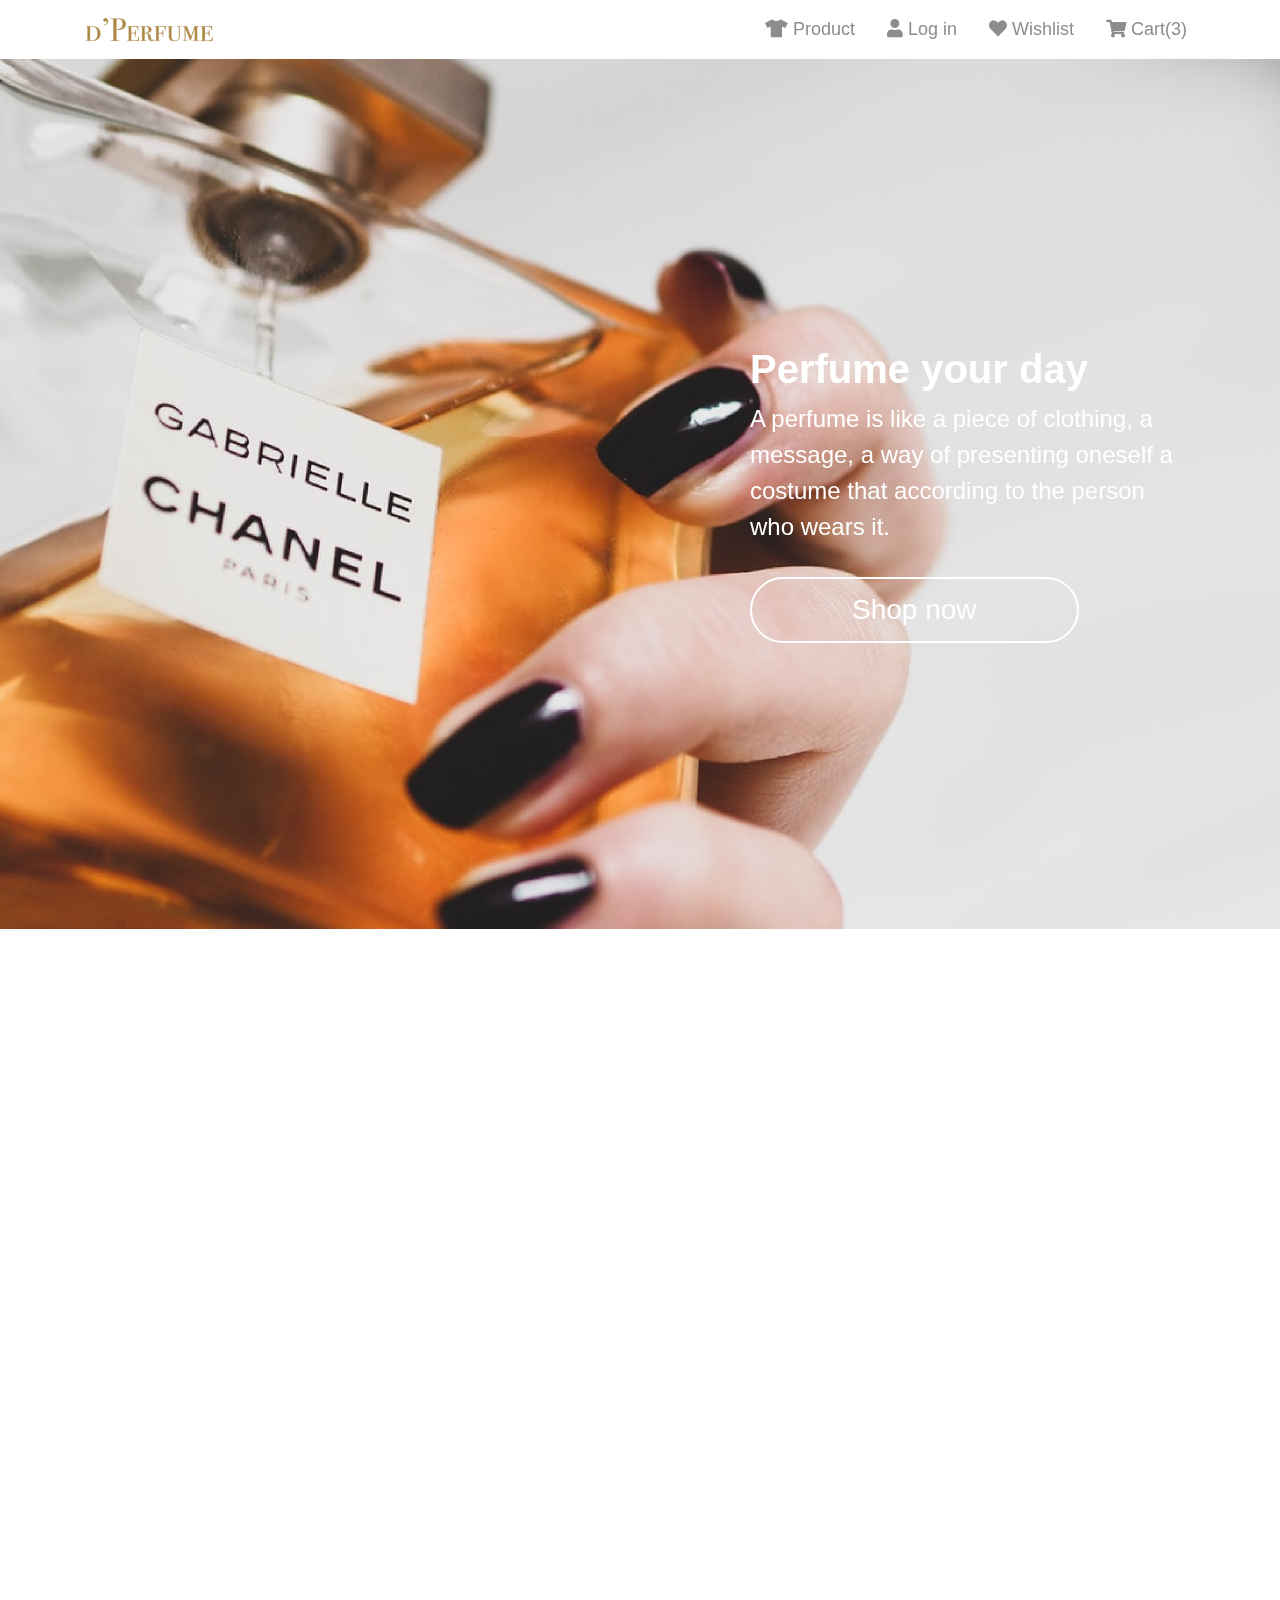
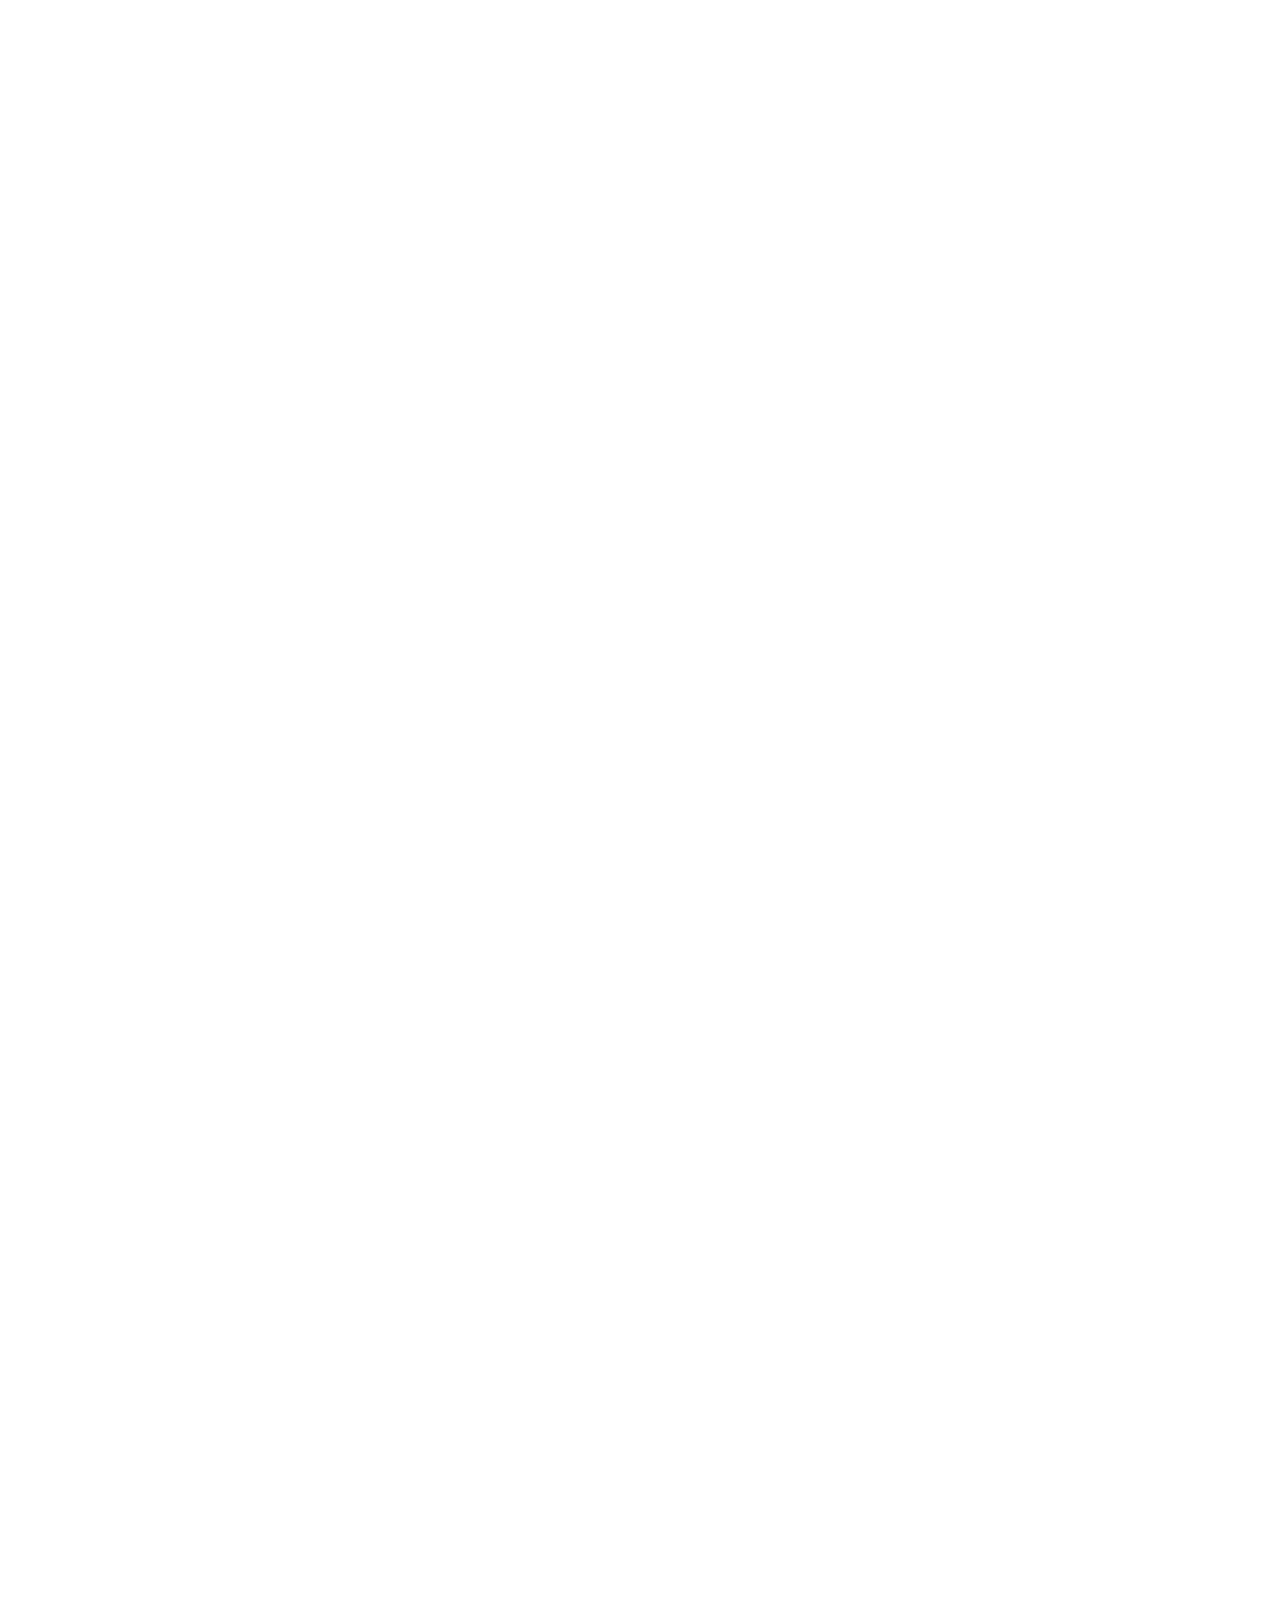
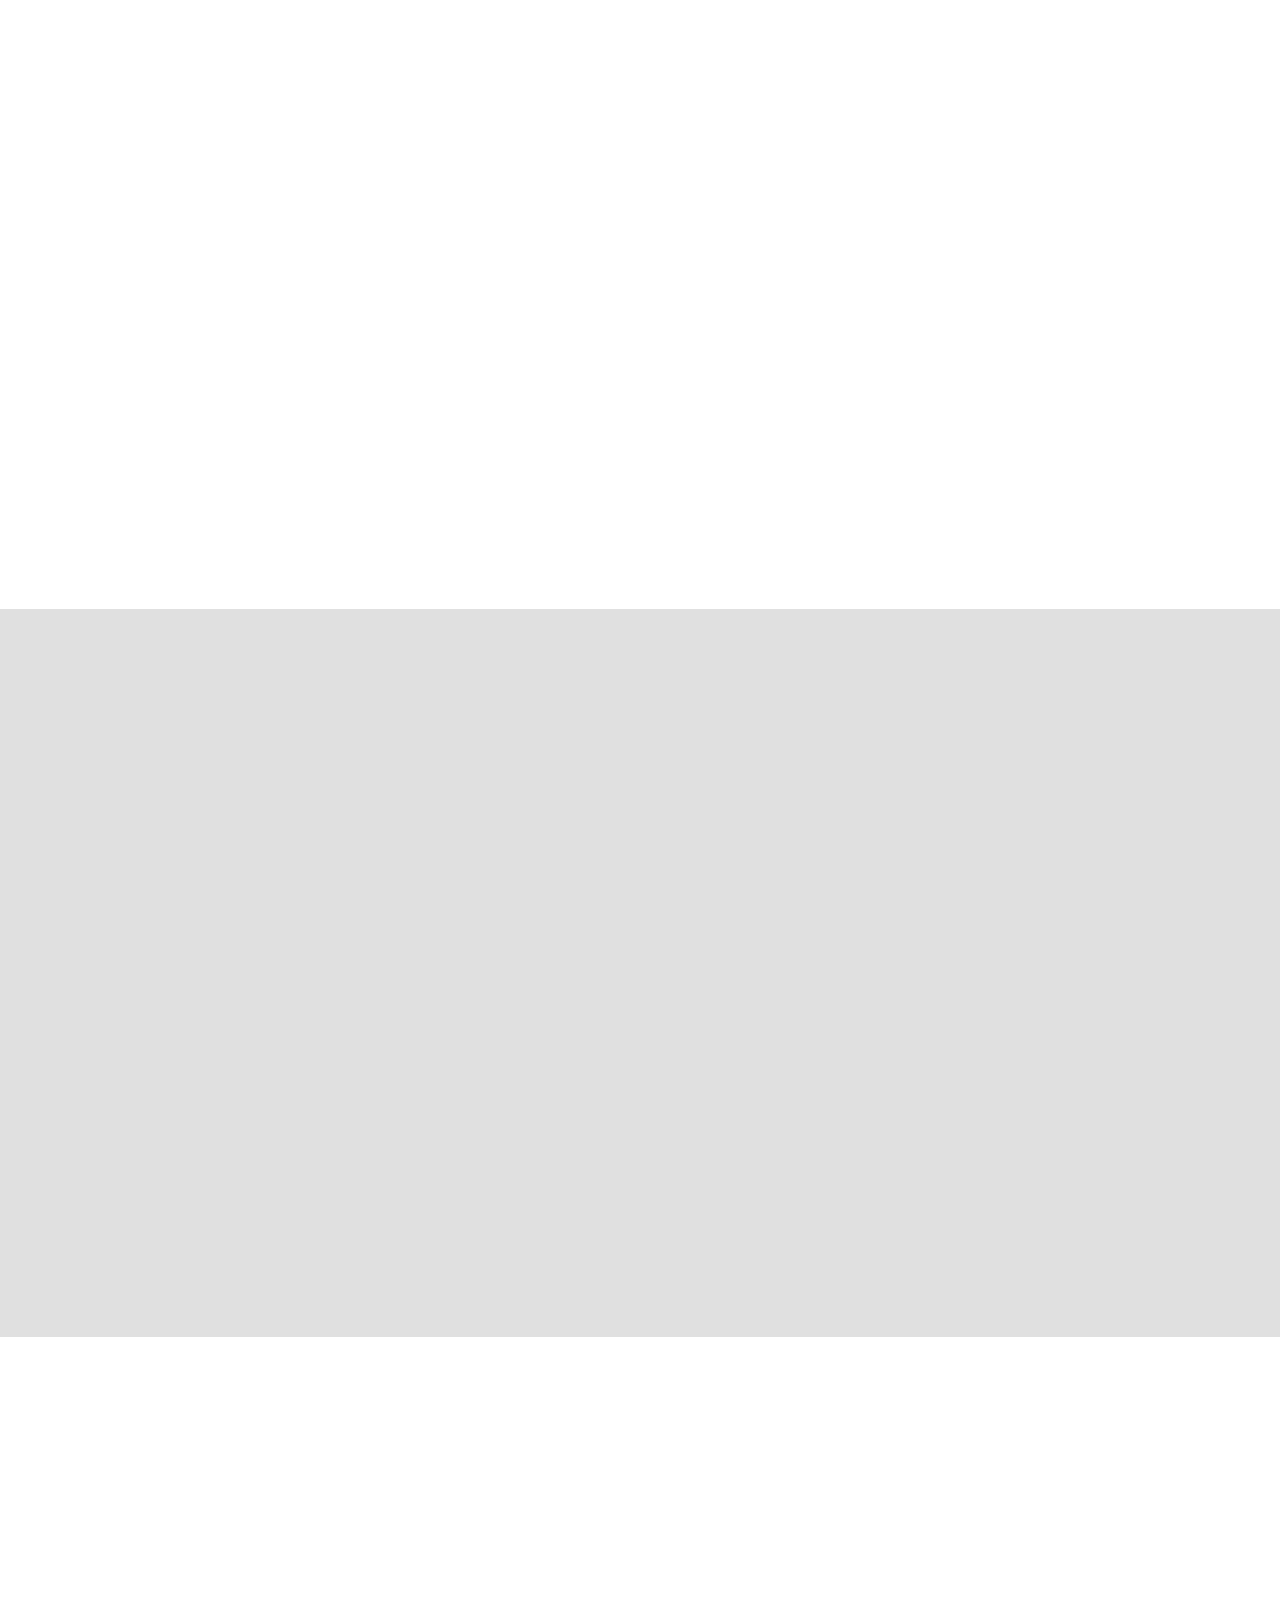
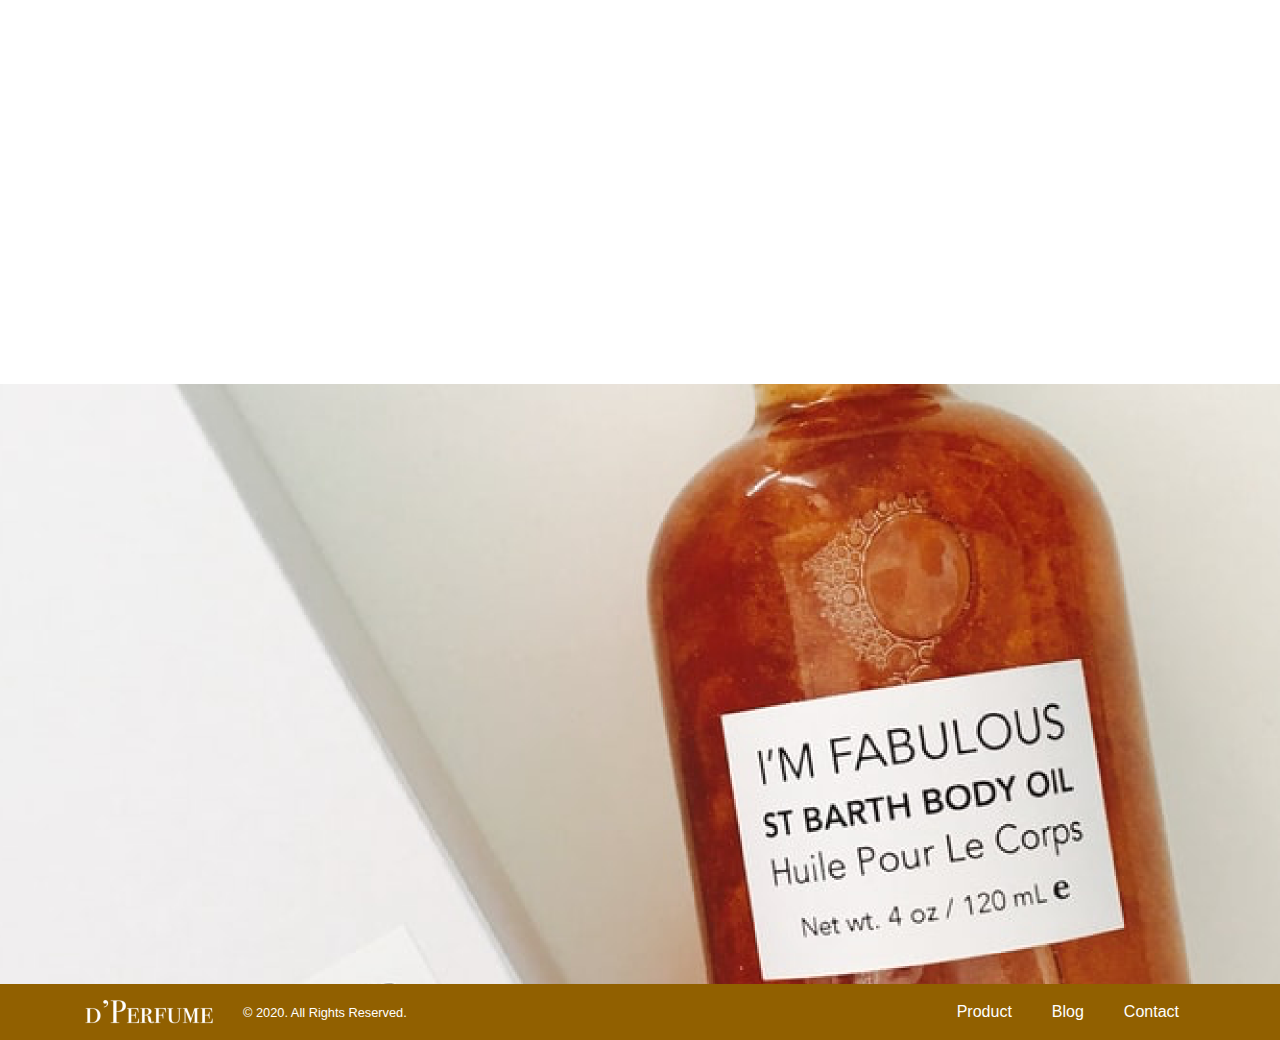
==== index.html @ 3b84d3ee "del reset" ====
<!DOCTYPE html>
<html lang="en">

<head>
    <meta charset="UTF-8">
    <meta name="viewport" content="width=device-width, initial-scale=1.0">
    <title>d'Perfume</title>

    <link rel="shortcut icon" href="source/img/shortcut.png">
    <meta name='description' content='A perfume shop from Taiwan.' />

    <meta property="og:title" content="d'Perfume" />
    <meta property="og:description" content="A perfume shop from Taiwan.">
    <meta property="og:type" content="website" />
    <meta property="og:url" content="https://qw753954.github.io/week7/" />
    <meta property="og:image" content="https://i.imgur.com/LPpSk7g.png" />

    <link href="source/img/iosAPP.png" rel="apple-touch-icon" />

    <link rel="stylesheet" href="source/css/all.min.css">
    <link rel="stylesheet" href="https://unpkg.com/aos@next/dist/aos.css">
    <link rel="stylesheet" href="https://cdnjs.cloudflare.com/ajax/libs/font-awesome/5.14.0/css/all.min.css">
</head>


<body>

    <!-- Header start -->
    <nav class="header navbar navbar-expand-md navbar-light" data-aos="fade" data-aos-duration="1500">
        <div class="container-fluid container-md">

            <!-- logo -->
            <h1 class="mb-0 mr-auto"><a href="index.html" class="logoDark d-block">LOGO</a></h1>

            <!-- hamburger-cart -->
            <a href="#" class="hamCart nav-link text-dark text-center align-self-end d-md-none">
                <i class="fas fa-shopping-cart d-block"></i>
                <span class="bg-primary text-white rounded-circle">3</span>
            </a>

            <!-- hamburger-icon -->
            <button class="navbar-toggler border-0 p-0 ml-3" type="button" data-toggle="collapse" data-target="#navbarSupportedContent" aria-controls="navbarSupportedContent" aria-expanded="false" aria-label="Toggle navigation">
                <i class="fas fa-bars navbar-toggler border-0"></i>
            </button>

            <!-- navBar -->
            <div class="collapse navbar-collapse justify-content-end d-none d-md-block">
                <ul class="navbar-nav">
                    <li class="nav-item mr-3">
                        <a href="product-list.html " class="nav-link text-dark text-center">
                            <i class="fas fa-tshirt "></i> Product
                        </a>
                    </li>
                    <li class="nav-item mr-3">
                        <a href="login.html" class="nav-link text-dark text-center">
                            <i class="fas fa-user"></i> Log in
                        </a>
                    </li>
                    <li class="nav-item mr-3">
                        <a href="# " class="nav-link text-dark text-center">
                            <i class="fas fa-heart "></i> Wishlist
                        </a>
                    </li>
                    <li class="nav-item">
                        <a href="#" class="nav-link text-dark text-center">
                            <i class="fas fa-shopping-cart"></i> Cart(3)
                        </a>
                    </li>
                </ul>
            </div>

        </div>
    </nav>

    <!-- hamburger-navBar -->
    <div class="collapse navbar-collapse d-md-none" id="navbarSupportedContent">
        <ul class="navbar-nav bg-darkER text-center">
            <li class="nav-item">
                <a href="product-list.html" class="nav-link text-white border-bottom border-white py-3">
                    Product
                </a>
            </li>
            <li class="nav-item">
                <a href="#" class="nav-link text-white border-bottom border-white py-3">
                    Wishlist
                </a>
            </li>
            <li class="nav-item">
                <a href="#" class="nav-link text-white border-bottom border-white py-3">
                    Blog
                </a>
            </li>
            <li class="nav-item">
                <a href="#" class="nav-link text-white border-bottom border-white py-3">
                    Contact
                </a>
            </li>
            <li class="nav-item">
                <a href="login.html" class="nav-link text-white py-3">
                    Log in
                </a>
            </li>
        </ul>
    </div>
    <!-- Header end -->


    <!-- ─────────────────── 客製化區塊 start ─────────────────── -->


    <!-- Banner start -->
    <div class="banner text-white mb-6 mb-md-9" data-aos="fade" data-aos-duration="1500">
        <div class="container">
            <div class="row align-items-center">
                <div class="col-md-7 offset-md-5 col-lg-5 offset-lg-7" data-aos="fade-left" data-aos-duration="1500" data-aos-delay="400">
                    <h2 class="font-weight-bold">Perfume your day</h2>
                    <p class>A perfume is like a piece of clothing, a message, a way of presenting oneself a costume that according to the person who wears it.</p>
                    <a href="product-list.html" class="text-center rounded-pill d-block d-md-inline-block mt-3">
                        Shop now
                    </a>
                </div>
            </div>
        </div>
    </div>
    <!-- Banner end -->


    <!-- Content_product(stagger) start -->
    <div class="container mb-6 mb-md-9">

        <div class="row flex-md-row-reverse mb-5 mb-md-0" data-aos="fade-left" data-aos-duration="1000">
            <div class="col-md-6 px-md-0">
                <img src="source/img/product_1.png" class="img-fluid">
            </div>
            <!--info 巢狀開始（實現非滿版）-->
            <div class="info col-md-6 d-flex align-items-center">
                <!--內容區塊 row（設定在行動裝置時拉開與上方圖片距離）-->
                <div class="row mt-2 mt-md-0">
                    <!--內容區塊 col-->
                    <div class="col-md-11 col-lg-8 mx-auto">
                        <h3 class="font-weight-bold">Gabrielle CHANEL</h3>
                        <p class="text-justify">
                            全新嗅覺體驗，花香四溢、明亮馥郁。結合茉莉、依蘭、橙花和最迷人的格拉斯晚香玉之花香，呈現出夢幻花香氣息。極具女性特質的香奈兒嘉柏麗香水，專為光芒四射的她而生。</p>
                        <a href="#" class="font-weight-bold mt-3">查看更多</a>
                    </div>
                </div>
            </div>
        </div>

        <div class="row no-gutters mb-5 mb-md-0" data-aos="fade-right" data-aos-duration="1000">
            <div class="col-md-6">
                <img src="source/img/product_2.png" class="img-fluid">
            </div>
            <div class="info col-md-6 d-flex align-items-center">
                <div class="row mt-2 mt-md-0">
                    <div class="col-md-11 col-lg-8 mx-auto">
                        <h3 class="font-weight-bold">Five O’clock Au Gingembre</h3>
                        <p class="text-justify">
                            生薑與溫醇的肉桂香、紅糖的香甜摻和成一氣，溫暖微辛的氣息反倒形成一股輕煙氤氳開來，還帶點微微煙醺感漫溢在整個鼻息之間，細聞之下，又還有溫溫淡淡的木香，溫和而暖心。</p>
                        <a href="#" class="font-weight-bold mt-3">查看更多</a>
                    </div>
                </div>
            </div>
        </div>

        <div class="row no-gutters flex-md-row-reverse mb-5 mb-md-0">
            <div class="col-md-6" data-aos="fade-left" data-aos-duration="1000">
                <img src="source/img/product_3.png" class="img-fluid">
            </div>
            <div class="info col-md-6 d-flex align-items-center" data-aos="fade-left" data-aos-duration="1000">
                <div class="row mt-2 mt-md-0">
                    <div class="col-md-11 col-lg-8 mx-auto">
                        <h3 class="font-weight-bold">CHANEL N°5</h3>
                        <p class="text-justify">N°5，女性魅力的極致精髓。散發柔美澄透的乙醛花束香氣。經典傳奇香氛，蘊藏於極簡設計的獨特瓶身。</p>
                        <a href="product-item.html" class="font-weight-bold mt-3">查看更多</a>
                    </div>
                </div>
            </div>
        </div>

        <div class="row no-gutters">
            <div class="col-md-6" data-aos="fade-right" data-aos-duration="1000">
                <img src="source/img/product_4.png" class="img-fluid">
            </div>
            <div class="info col-md-6 d-flex align-items-center">
                <div class="row mt-2 mt-lg-0">
                    <ul class="col-md-11 col-lg-8 mx-auto">
                        <li class="mb-4 mb-lg-8" data-aos="fade-left" data-aos-duration="1000">
                            <h4 class="font-weight-bold">
                                1.<br>Levels of Preventive Maintenance Compliance
                            </h4>
                            <p class="detail">
                                The core idea of preventative maintenance is the performance of proactive actions against unscheduled downtime in order to identify potential defects before they evolve into something more severe.
                            </p>
                        </li>
                        <li class="mb-4 mb-lg-8" data-aos="fade-left" data-aos-duration="1000">
                            <h4 class="font-weight-bold">
                                2.<br>Percentage of Planned Maintenance
                            </h4>
                            <p class="detail">
                                The planned maintenance percentage is the total planned maintenance time in your CMMS software over a date range over the total number of hours of a service performed by the technicians.
                            </p>
                        </li>
                        <li class="mb-4 mb-lg-8" data-aos="fade-left" data-aos-duration="1000">
                            <h4 class="font-weight-bold">
                                3.<br>Critical percentage of planned maintenance
                            </h4>
                            <p class="detail">
                                Calculating the critical percentage of planned maintenance will help you prioritize the most important operations that should be performed immediately.
                            </p>
                        </li>
                        <a href="#" class="onlineBtn text-secondary text-center rounded-pill d-block py-3" data-aos="fade-left" data-aos-duration="1500">
                            Plan a free online training
                        </a>
                    </ul>
                </div>
            </div>
        </div>
    </div>
    <!-- Content_product(stagger) end -->


    <!-- Content_product(cards) start -->
    <div class="bg-light py-5 py-md-6 mb-6 mb-md-9">
        <div class="container">
            <ul class="row">
                <li class="card col-md-4 mb-5 mb-md-0" data-aos="flip-up" data-aos-duration="1000">
                    <a href="#"><img src="source/img/product-grey_1.png" class="card-img-top"></a>
                    <div class="card-body pt-2 pb-0 px-0">
                        <h4 class="card-title">Poppy & Barley</h4>
                        <p class="card-text">Jo Malone</p>
                        <p class="card-text mb-0">NT$1,380<del class="text-dark ml-2">NT$1,580</del></p>
                    </div>
                </li>
                <li class="card col-md-4 mb-5 mb-md-0" data-aos="flip-up" data-aos-duration="1000">
                    <a href="#"><img src="source/img/product-grey_2.png" class="card-img-top"></a>
                    <div class="card-body pt-2 pb-0 px-0">
                        <h4 class="card-title">Body Wash</h4>
                        <p class="card-text">Curology</p>
                        <p class="card-text mb-0">NT$1,580</p>
                    </div>
                </li>
                <li class="card col-md-4" data-aos="flip-up" data-aos-duration="1000">
                    <div class="pic">
                        <img src="source/img/product-grey_3.png" class="card-img-top">
                        <a href="#" class="mask d-flex justify-content-center align-items-center">
                            <h4 class="text-white mb-0">Sold out</h4>
                        </a>
                    </div>
                    <div class="card-body pt-2 pb-0 px-0">
                        <h4 class="card-title">Apple Cider Vinegar Capsule</h4>
                        <p class="card-text">Tonik</p>
                        <p class="card-text mb-0">NT$1,580</p>
                    </div>
                </li>
            </ul>
        </div>
    </div>
    <!-- Content_product(cards) end -->


    <!-- Content_product(last) start -->
    <div class="container mb-6 mb-md-9">
        <div class="row no-gutters">
            <div class="col-lg-8" data-aos="fade-right" data-aos-duration="1000">
                <img src="source/img/product_5.png" class="img-fluid">
            </div>
            <div class="col-lg-4 d-flex align-items-center pl-lg-4" data-aos="fade-left" data-aos-duration="1000">
                <div class="info mt-2 mt-lg-0">
                    <h3 class="font-weight-bold">Bottle-Recycling</h3>
                    <p>Recycle your used empty bottles and be rewarded!</p>
                    <p class="detail">For the past 10 years, we have collected over 800,000 bottles through Empty Bottle Recycling Campaign and planted more than 860 pine trees for a better environment.For the past 10 years, we have collected over 800,000 bottles through
                        Empty Bottle Recycling Campaign and planted more than 860 pine trees for a better environment.
                    </p>
                    <a href="#" class="font-weight-bold mt-3">查看更多</a>
                </div>
            </div>
        </div>
    </div>
    <!-- Content_product(last) end -->


    <!-- ─────────────────── 客製化區塊 end ─────────────────── -->


    <!-- Subscribe start-->
    <div class="subscribe">
        <div class="container">
            <div class="row align-items-end" data-aos="fade-right" data-aos-duration="1500" data-aos-delay="500">
                <div class="col-md-auto">
                    <h2 class="font-weight-bold text-dark mb-4">記得<br> 訂閱以獲取更多資訊！</h2>
                    <form class="input-group">
                        <input type="email" class="form-control h-auto" id="email" placeholder="Your email address" aria-label="Recipient's username" aria-describedby="button-addon2">
                        <button class="btn btn-primary rounded-0 py-3 px-4" type="submit" id="email">Subscribe</button>
                    </form>
                </div>
            </div>
        </div>
    </div>
    <!-- Subscribe start-->


    <!-- Footer start-->
    <footer class="bg-primary py-2">
        <div class="container-fluid container-md">
            <div class="row align-items-center justify-content-between">
                <div class="col-auto"><img src="source/img/d’Perfumew.png" class="img-fluid logoLight">
                </div>
                <div class="col-auto mr-md-auto"><small class="text-white">© 2020. All Rights Reserved.</small></div>
                <ul class="col-auto list-unstyled d-none d-md-flex mb-0">
                    <li class="mr-2">
                        <a href="product-list.html" class="nav-link text-white">Product</a>
                    </li>
                    <li class="mr-2">
                        <a href="#" class="nav-link text-white">Blog</a>
                    </li>
                    <li>
                        <a href="#" class="nav-link text-white">Contact</a>
                    </li>
                </ul>
            </div>
        </div>
    </footer>
    <!-- Footer end -->





    <!-- AOS -->
    <script src="https://unpkg.com/aos@2.3.1/dist/aos.js"></script>
    <!-- BS4 -->
    <script src="https://ajax.googleapis.com/ajax/libs/jquery/3.5.1/jquery.min.js"></script>
    <script src="https://stackpath.bootstrapcdn.com/bootstrap/4.2.1/js/bootstrap.min.js" integrity="sha384-B0UglyR+jN6CkvvICOB2joaf5I4l3gm9GU6Hc1og6Ls7i6U/mkkaduKaBhlAXv9k" crossorigin="anonymous">
    </script>
    <!-- MY -->
    <script src="source/js/jquery.min.js"></script>
    <script src="source/js/all.js"></script>

</body>

</html>
---- source/css/all.min.css ----
@charset "UTF-8";/*!
 * Bootstrap v4.5.2 (https://getbootstrap.com/)
 * Copyright 2011-2020 The Bootstrap Authors
 * Copyright 2011-2020 Twitter, Inc.
 * Licensed under MIT (https://github.com/twbs/bootstrap/blob/main/LICENSE)
 */:root{--blue:#007bff;--indigo:#6610f2;--purple:#6f42c1;--pink:#e83e8c;--red:#dc3545;--orange:#fd7e14;--yellow:#ffc107;--green:#28a745;--teal:#20c997;--cyan:#17a2b8;--white:#fff;--gray:#6c757d;--gray-dark:#343a40;--primary:#916000;--primaryLight:#AC8A46;--secondary:#000000;--success:#28a745;--info:#17a2b8;--warning:#ffc107;--danger:#dc3545;--light:#E0E0E0;--dark:#8D8D8D;--darkER:#707070;--white:#ffffff;--breakpoint-xs:0;--breakpoint-sm:576px;--breakpoint-md:768px;--breakpoint-lg:992px;--breakpoint-xl:1200px;--font-family-sans-serif:-apple-system,BlinkMacSystemFont,"Segoe UI","Microsoft JhengHei",Roboto,"Helvetica Neue",Arial,"Noto Sans",sans-serif,"Apple Color Emoji","Segoe UI Emoji","Segoe UI Symbol","Noto Color Emoji";--font-family-monospace:SFMono-Regular,Menlo,Monaco,Consolas,"Liberation Mono","Courier New",monospace}*,::after,::before{-webkit-box-sizing:border-box;box-sizing:border-box}html{font-family:sans-serif;line-height:1.15;-webkit-text-size-adjust:100%;-webkit-tap-highlight-color:transparent}article,aside,figcaption,figure,footer,header,hgroup,main,nav,section{display:block}body{margin:0;font-family:-apple-system,BlinkMacSystemFont,"Segoe UI","Microsoft JhengHei",Roboto,"Helvetica Neue",Arial,"Noto Sans",sans-serif,"Apple Color Emoji","Segoe UI Emoji","Segoe UI Symbol","Noto Color Emoji";font-size:1rem;font-weight:400;line-height:1.5;color:#212529;text-align:left;background-color:#fff}[tabindex="-1"]:focus:not(:focus-visible){outline:0!important}hr{-webkit-box-sizing:content-box;box-sizing:content-box;height:0;overflow:visible}h1,h2,h3,h4,h5,h6{margin-top:0;margin-bottom:.5rem}p{margin-top:0;margin-bottom:1rem}abbr[data-original-title],abbr[title]{text-decoration:underline;-webkit-text-decoration:underline dotted;text-decoration:underline dotted;cursor:help;border-bottom:0;text-decoration-skip-ink:none}address{margin-bottom:1rem;font-style:normal;line-height:inherit}dl,ol,ul{margin-top:0;margin-bottom:1rem}ol ol,ol ul,ul ol,ul ul{margin-bottom:0}dt{font-weight:700}dd{margin-bottom:.5rem;margin-left:0}blockquote{margin:0 0 1rem}b,strong{font-weight:bolder}small{font-size:80%}sub,sup{position:relative;font-size:75%;line-height:0;vertical-align:baseline}sub{bottom:-.25em}sup{top:-.5em}a{color:#ac8a46;text-decoration:none;background-color:transparent}a:hover{color:#765e30;text-decoration:none}a:not([href]):not([class]){color:inherit;text-decoration:none}a:not([href]):not([class]):hover{color:inherit;text-decoration:none}code,kbd,pre,samp{font-family:SFMono-Regular,Menlo,Monaco,Consolas,"Liberation Mono","Courier New",monospace;font-size:1em}pre{margin-top:0;margin-bottom:1rem;overflow:auto;-ms-overflow-style:scrollbar}figure{margin:0 0 1rem}img{vertical-align:middle;border-style:none}svg{overflow:hidden;vertical-align:middle}table{border-collapse:collapse}caption{padding-top:.75rem;padding-bottom:.75rem;color:#6c757d;text-align:left;caption-side:bottom}th{text-align:inherit}label{display:inline-block;margin-bottom:.5rem}button{border-radius:0}button:focus{outline:1px dotted;outline:5px auto -webkit-focus-ring-color}button,input,optgroup,select,textarea{margin:0;font-family:inherit;font-size:inherit;line-height:inherit}button,input{overflow:visible}button,select{text-transform:none}[role=button]{cursor:pointer}select{word-wrap:normal}[type=button],[type=reset],[type=submit],button{-webkit-appearance:button}[type=button]:not(:disabled),[type=reset]:not(:disabled),[type=submit]:not(:disabled),button:not(:disabled){cursor:pointer}[type=button]::-moz-focus-inner,[type=reset]::-moz-focus-inner,[type=submit]::-moz-focus-inner,button::-moz-focus-inner{padding:0;border-style:none}input[type=checkbox],input[type=radio]{-webkit-box-sizing:border-box;box-sizing:border-box;padding:0}textarea{overflow:auto;resize:vertical}fieldset{min-width:0;padding:0;margin:0;border:0}legend{display:block;width:100%;max-width:100%;padding:0;margin-bottom:.5rem;font-size:1.5rem;line-height:inherit;color:inherit;white-space:normal}progress{vertical-align:baseline}[type=number]::-webkit-inner-spin-button,[type=number]::-webkit-outer-spin-button{height:auto}[type=search]{outline-offset:-2px;-webkit-appearance:none}[type=search]::-webkit-search-decoration{-webkit-appearance:none}::-webkit-file-upload-button{font:inherit;-webkit-appearance:button}output{display:inline-block}summary{display:list-item;cursor:pointer}template{display:none}[hidden]{display:none!important}.h1,.h2,.h3,.h4,.h5,.h6,h1,h2,h3,h4,h5,h6{margin-bottom:.5rem;font-weight:500;line-height:1.2}.h1,h1{font-size:2.5rem}.h2,h2{font-size:2rem}.h3,h3{font-size:1.75rem}.h4,h4{font-size:1.5rem}.h5,h5{font-size:1.25rem}.h6,h6{font-size:1rem}.lead{font-size:1.25rem;font-weight:300}.display-1{font-size:6rem;font-weight:300;line-height:1.2}.display-2{font-size:5.5rem;font-weight:300;line-height:1.2}.display-3{font-size:4.5rem;font-weight:300;line-height:1.2}.display-4{font-size:3.5rem;font-weight:300;line-height:1.2}hr{margin-top:1rem;margin-bottom:1rem;border:0;border-top:1px solid rgba(0,0,0,.1)}.small,small{font-size:80%;font-weight:400}.mark,mark{padding:.2em;background-color:#fcf8e3}.list-unstyled{padding-left:0;list-style:none}.list-inline{padding-left:0;list-style:none}.list-inline-item{display:inline-block}.list-inline-item:not(:last-child){margin-right:.5rem}.initialism{font-size:90%;text-transform:uppercase}.blockquote{margin-bottom:1rem;font-size:1.25rem}.blockquote-footer{display:block;font-size:80%;color:#6c757d}.blockquote-footer::before{content:"\2014\00A0"}.img-fluid{max-width:100%;height:auto}.img-thumbnail{padding:.25rem;background-color:#fff;border:1px solid #dee2e6;border-radius:.25rem;max-width:100%;height:auto}.figure{display:inline-block}.figure-img{margin-bottom:.5rem;line-height:1}.figure-caption{font-size:90%;color:#6c757d}code{font-size:87.5%;color:#e83e8c;word-wrap:break-word}a>code{color:inherit}kbd{padding:.2rem .4rem;font-size:87.5%;color:#fff;background-color:#212529;border-radius:.2rem}kbd kbd{padding:0;font-size:100%;font-weight:700}pre{display:block;font-size:87.5%;color:#212529}pre code{font-size:inherit;color:inherit;word-break:normal}.pre-scrollable{max-height:340px;overflow-y:scroll}.container,.container-fluid,.container-lg,.container-md,.container-sm,.container-xl{width:100%;padding-right:15px;padding-left:15px;margin-right:auto;margin-left:auto}@media (min-width:576px){.container,.container-sm{max-width:540px}}@media (min-width:768px){.container,.container-md,.container-sm{max-width:720px}}@media (min-width:992px){.container,.container-lg,.container-md,.container-sm{max-width:960px}}@media (min-width:1200px){.container,.container-lg,.container-md,.container-sm,.container-xl{max-width:1140px}}.row{display:-webkit-box;display:-ms-flexbox;display:flex;-ms-flex-wrap:wrap;flex-wrap:wrap;margin-right:-15px;margin-left:-15px}.no-gutters{margin-right:0;margin-left:0}.no-gutters>.col,.no-gutters>[class*=col-]{padding-right:0;padding-left:0}.col,.col-1,.col-10,.col-11,.col-12,.col-2,.col-3,.col-4,.col-5,.col-6,.col-7,.col-8,.col-9,.col-auto,.col-lg,.col-lg-1,.col-lg-10,.col-lg-11,.col-lg-12,.col-lg-2,.col-lg-3,.col-lg-4,.col-lg-5,.col-lg-6,.col-lg-7,.col-lg-8,.col-lg-9,.col-lg-auto,.col-md,.col-md-1,.col-md-10,.col-md-11,.col-md-12,.col-md-2,.col-md-3,.col-md-4,.col-md-5,.col-md-6,.col-md-7,.col-md-8,.col-md-9,.col-md-auto,.col-sm,.col-sm-1,.col-sm-10,.col-sm-11,.col-sm-12,.col-sm-2,.col-sm-3,.col-sm-4,.col-sm-5,.col-sm-6,.col-sm-7,.col-sm-8,.col-sm-9,.col-sm-auto,.col-xl,.col-xl-1,.col-xl-10,.col-xl-11,.col-xl-12,.col-xl-2,.col-xl-3,.col-xl-4,.col-xl-5,.col-xl-6,.col-xl-7,.col-xl-8,.col-xl-9,.col-xl-auto{position:relative;width:100%;padding-right:15px;padding-left:15px}.col{-ms-flex-preferred-size:0;flex-basis:0;-webkit-box-flex:1;-ms-flex-positive:1;flex-grow:1;max-width:100%}.row-cols-1>*{-webkit-box-flex:0;-ms-flex:0 0 100%;flex:0 0 100%;max-width:100%}.row-cols-2>*{-webkit-box-flex:0;-ms-flex:0 0 50%;flex:0 0 50%;max-width:50%}.row-cols-3>*{-webkit-box-flex:0;-ms-flex:0 0 33.33333%;flex:0 0 33.33333%;max-width:33.33333%}.row-cols-4>*{-webkit-box-flex:0;-ms-flex:0 0 25%;flex:0 0 25%;max-width:25%}.row-cols-5>*{-webkit-box-flex:0;-ms-flex:0 0 20%;flex:0 0 20%;max-width:20%}.row-cols-6>*{-webkit-box-flex:0;-ms-flex:0 0 16.66667%;flex:0 0 16.66667%;max-width:16.66667%}.col-auto{-webkit-box-flex:0;-ms-flex:0 0 auto;flex:0 0 auto;width:auto;max-width:100%}.col-1{-webkit-box-flex:0;-ms-flex:0 0 8.33333%;flex:0 0 8.33333%;max-width:8.33333%}.col-2{-webkit-box-flex:0;-ms-flex:0 0 16.66667%;flex:0 0 16.66667%;max-width:16.66667%}.col-3{-webkit-box-flex:0;-ms-flex:0 0 25%;flex:0 0 25%;max-width:25%}.col-4{-webkit-box-flex:0;-ms-flex:0 0 33.33333%;flex:0 0 33.33333%;max-width:33.33333%}.col-5{-webkit-box-flex:0;-ms-flex:0 0 41.66667%;flex:0 0 41.66667%;max-width:41.66667%}.col-6{-webkit-box-flex:0;-ms-flex:0 0 50%;flex:0 0 50%;max-width:50%}.col-7{-webkit-box-flex:0;-ms-flex:0 0 58.33333%;flex:0 0 58.33333%;max-width:58.33333%}.col-8{-webkit-box-flex:0;-ms-flex:0 0 66.66667%;flex:0 0 66.66667%;max-width:66.66667%}.col-9{-webkit-box-flex:0;-ms-flex:0 0 75%;flex:0 0 75%;max-width:75%}.col-10{-webkit-box-flex:0;-ms-flex:0 0 83.33333%;flex:0 0 83.33333%;max-width:83.33333%}.col-11{-webkit-box-flex:0;-ms-flex:0 0 91.66667%;flex:0 0 91.66667%;max-width:91.66667%}.col-12{-webkit-box-flex:0;-ms-flex:0 0 100%;flex:0 0 100%;max-width:100%}.order-first{-webkit-box-ordinal-group:0;-ms-flex-order:-1;order:-1}.order-last{-webkit-box-ordinal-group:14;-ms-flex-order:13;order:13}.order-0{-webkit-box-ordinal-group:1;-ms-flex-order:0;order:0}.order-1{-webkit-box-ordinal-group:2;-ms-flex-order:1;order:1}.order-2{-webkit-box-ordinal-group:3;-ms-flex-order:2;order:2}.order-3{-webkit-box-ordinal-group:4;-ms-flex-order:3;order:3}.order-4{-webkit-box-ordinal-group:5;-ms-flex-order:4;order:4}.order-5{-webkit-box-ordinal-group:6;-ms-flex-order:5;order:5}.order-6{-webkit-box-ordinal-group:7;-ms-flex-order:6;order:6}.order-7{-webkit-box-ordinal-group:8;-ms-flex-order:7;order:7}.order-8{-webkit-box-ordinal-group:9;-ms-flex-order:8;order:8}.order-9{-webkit-box-ordinal-group:10;-ms-flex-order:9;order:9}.order-10{-webkit-box-ordinal-group:11;-ms-flex-order:10;order:10}.order-11{-webkit-box-ordinal-group:12;-ms-flex-order:11;order:11}.order-12{-webkit-box-ordinal-group:13;-ms-flex-order:12;order:12}.offset-1{margin-left:8.33333%}.offset-2{margin-left:16.66667%}.offset-3{margin-left:25%}.offset-4{margin-left:33.33333%}.offset-5{margin-left:41.66667%}.offset-6{margin-left:50%}.offset-7{margin-left:58.33333%}.offset-8{margin-left:66.66667%}.offset-9{margin-left:75%}.offset-10{margin-left:83.33333%}.offset-11{margin-left:91.66667%}@media (min-width:576px){.col-sm{-ms-flex-preferred-size:0;flex-basis:0;-webkit-box-flex:1;-ms-flex-positive:1;flex-grow:1;max-width:100%}.row-cols-sm-1>*{-webkit-box-flex:0;-ms-flex:0 0 100%;flex:0 0 100%;max-width:100%}.row-cols-sm-2>*{-webkit-box-flex:0;-ms-flex:0 0 50%;flex:0 0 50%;max-width:50%}.row-cols-sm-3>*{-webkit-box-flex:0;-ms-flex:0 0 33.33333%;flex:0 0 33.33333%;max-width:33.33333%}.row-cols-sm-4>*{-webkit-box-flex:0;-ms-flex:0 0 25%;flex:0 0 25%;max-width:25%}.row-cols-sm-5>*{-webkit-box-flex:0;-ms-flex:0 0 20%;flex:0 0 20%;max-width:20%}.row-cols-sm-6>*{-webkit-box-flex:0;-ms-flex:0 0 16.66667%;flex:0 0 16.66667%;max-width:16.66667%}.col-sm-auto{-webkit-box-flex:0;-ms-flex:0 0 auto;flex:0 0 auto;width:auto;max-width:100%}.col-sm-1{-webkit-box-flex:0;-ms-flex:0 0 8.33333%;flex:0 0 8.33333%;max-width:8.33333%}.col-sm-2{-webkit-box-flex:0;-ms-flex:0 0 16.66667%;flex:0 0 16.66667%;max-width:16.66667%}.col-sm-3{-webkit-box-flex:0;-ms-flex:0 0 25%;flex:0 0 25%;max-width:25%}.col-sm-4{-webkit-box-flex:0;-ms-flex:0 0 33.33333%;flex:0 0 33.33333%;max-width:33.33333%}.col-sm-5{-webkit-box-flex:0;-ms-flex:0 0 41.66667%;flex:0 0 41.66667%;max-width:41.66667%}.col-sm-6{-webkit-box-flex:0;-ms-flex:0 0 50%;flex:0 0 50%;max-width:50%}.col-sm-7{-webkit-box-flex:0;-ms-flex:0 0 58.33333%;flex:0 0 58.33333%;max-width:58.33333%}.col-sm-8{-webkit-box-flex:0;-ms-flex:0 0 66.66667%;flex:0 0 66.66667%;max-width:66.66667%}.col-sm-9{-webkit-box-flex:0;-ms-flex:0 0 75%;flex:0 0 75%;max-width:75%}.col-sm-10{-webkit-box-flex:0;-ms-flex:0 0 83.33333%;flex:0 0 83.33333%;max-width:83.33333%}.col-sm-11{-webkit-box-flex:0;-ms-flex:0 0 91.66667%;flex:0 0 91.66667%;max-width:91.66667%}.col-sm-12{-webkit-box-flex:0;-ms-flex:0 0 100%;flex:0 0 100%;max-width:100%}.order-sm-first{-webkit-box-ordinal-group:0;-ms-flex-order:-1;order:-1}.order-sm-last{-webkit-box-ordinal-group:14;-ms-flex-order:13;order:13}.order-sm-0{-webkit-box-ordinal-group:1;-ms-flex-order:0;order:0}.order-sm-1{-webkit-box-ordinal-group:2;-ms-flex-order:1;order:1}.order-sm-2{-webkit-box-ordinal-group:3;-ms-flex-order:2;order:2}.order-sm-3{-webkit-box-ordinal-group:4;-ms-flex-order:3;order:3}.order-sm-4{-webkit-box-ordinal-group:5;-ms-flex-order:4;order:4}.order-sm-5{-webkit-box-ordinal-group:6;-ms-flex-order:5;order:5}.order-sm-6{-webkit-box-ordinal-group:7;-ms-flex-order:6;order:6}.order-sm-7{-webkit-box-ordinal-group:8;-ms-flex-order:7;order:7}.order-sm-8{-webkit-box-ordinal-group:9;-ms-flex-order:8;order:8}.order-sm-9{-webkit-box-ordinal-group:10;-ms-flex-order:9;order:9}.order-sm-10{-webkit-box-ordinal-group:11;-ms-flex-order:10;order:10}.order-sm-11{-webkit-box-ordinal-group:12;-ms-flex-order:11;order:11}.order-sm-12{-webkit-box-ordinal-group:13;-ms-flex-order:12;order:12}.offset-sm-0{margin-left:0}.offset-sm-1{margin-left:8.33333%}.offset-sm-2{margin-left:16.66667%}.offset-sm-3{margin-left:25%}.offset-sm-4{margin-left:33.33333%}.offset-sm-5{margin-left:41.66667%}.offset-sm-6{margin-left:50%}.offset-sm-7{margin-left:58.33333%}.offset-sm-8{margin-left:66.66667%}.offset-sm-9{margin-left:75%}.offset-sm-10{margin-left:83.33333%}.offset-sm-11{margin-left:91.66667%}}@media (min-width:768px){.col-md{-ms-flex-preferred-size:0;flex-basis:0;-webkit-box-flex:1;-ms-flex-positive:1;flex-grow:1;max-width:100%}.row-cols-md-1>*{-webkit-box-flex:0;-ms-flex:0 0 100%;flex:0 0 100%;max-width:100%}.row-cols-md-2>*{-webkit-box-flex:0;-ms-flex:0 0 50%;flex:0 0 50%;max-width:50%}.row-cols-md-3>*{-webkit-box-flex:0;-ms-flex:0 0 33.33333%;flex:0 0 33.33333%;max-width:33.33333%}.row-cols-md-4>*{-webkit-box-flex:0;-ms-flex:0 0 25%;flex:0 0 25%;max-width:25%}.row-cols-md-5>*{-webkit-box-flex:0;-ms-flex:0 0 20%;flex:0 0 20%;max-width:20%}.row-cols-md-6>*{-webkit-box-flex:0;-ms-flex:0 0 16.66667%;flex:0 0 16.66667%;max-width:16.66667%}.col-md-auto{-webkit-box-flex:0;-ms-flex:0 0 auto;flex:0 0 auto;width:auto;max-width:100%}.col-md-1{-webkit-box-flex:0;-ms-flex:0 0 8.33333%;flex:0 0 8.33333%;max-width:8.33333%}.col-md-2{-webkit-box-flex:0;-ms-flex:0 0 16.66667%;flex:0 0 16.66667%;max-width:16.66667%}.col-md-3{-webkit-box-flex:0;-ms-flex:0 0 25%;flex:0 0 25%;max-width:25%}.col-md-4{-webkit-box-flex:0;-ms-flex:0 0 33.33333%;flex:0 0 33.33333%;max-width:33.33333%}.col-md-5{-webkit-box-flex:0;-ms-flex:0 0 41.66667%;flex:0 0 41.66667%;max-width:41.66667%}.col-md-6{-webkit-box-flex:0;-ms-flex:0 0 50%;flex:0 0 50%;max-width:50%}.col-md-7{-webkit-box-flex:0;-ms-flex:0 0 58.33333%;flex:0 0 58.33333%;max-width:58.33333%}.col-md-8{-webkit-box-flex:0;-ms-flex:0 0 66.66667%;flex:0 0 66.66667%;max-width:66.66667%}.col-md-9{-webkit-box-flex:0;-ms-flex:0 0 75%;flex:0 0 75%;max-width:75%}.col-md-10{-webkit-box-flex:0;-ms-flex:0 0 83.33333%;flex:0 0 83.33333%;max-width:83.33333%}.col-md-11{-webkit-box-flex:0;-ms-flex:0 0 91.66667%;flex:0 0 91.66667%;max-width:91.66667%}.col-md-12{-webkit-box-flex:0;-ms-flex:0 0 100%;flex:0 0 100%;max-width:100%}.order-md-first{-webkit-box-ordinal-group:0;-ms-flex-order:-1;order:-1}.order-md-last{-webkit-box-ordinal-group:14;-ms-flex-order:13;order:13}.order-md-0{-webkit-box-ordinal-group:1;-ms-flex-order:0;order:0}.order-md-1{-webkit-box-ordinal-group:2;-ms-flex-order:1;order:1}.order-md-2{-webkit-box-ordinal-group:3;-ms-flex-order:2;order:2}.order-md-3{-webkit-box-ordinal-group:4;-ms-flex-order:3;order:3}.order-md-4{-webkit-box-ordinal-group:5;-ms-flex-order:4;order:4}.order-md-5{-webkit-box-ordinal-group:6;-ms-flex-order:5;order:5}.order-md-6{-webkit-box-ordinal-group:7;-ms-flex-order:6;order:6}.order-md-7{-webkit-box-ordinal-group:8;-ms-flex-order:7;order:7}.order-md-8{-webkit-box-ordinal-group:9;-ms-flex-order:8;order:8}.order-md-9{-webkit-box-ordinal-group:10;-ms-flex-order:9;order:9}.order-md-10{-webkit-box-ordinal-group:11;-ms-flex-order:10;order:10}.order-md-11{-webkit-box-ordinal-group:12;-ms-flex-order:11;order:11}.order-md-12{-webkit-box-ordinal-group:13;-ms-flex-order:12;order:12}.offset-md-0{margin-left:0}.offset-md-1{margin-left:8.33333%}.offset-md-2{margin-left:16.66667%}.offset-md-3{margin-left:25%}.offset-md-4{margin-left:33.33333%}.offset-md-5{margin-left:41.66667%}.offset-md-6{margin-left:50%}.offset-md-7{margin-left:58.33333%}.offset-md-8{margin-left:66.66667%}.offset-md-9{margin-left:75%}.offset-md-10{margin-left:83.33333%}.offset-md-11{margin-left:91.66667%}}@media (min-width:992px){.col-lg{-ms-flex-preferred-size:0;flex-basis:0;-webkit-box-flex:1;-ms-flex-positive:1;flex-grow:1;max-width:100%}.row-cols-lg-1>*{-webkit-box-flex:0;-ms-flex:0 0 100%;flex:0 0 100%;max-width:100%}.row-cols-lg-2>*{-webkit-box-flex:0;-ms-flex:0 0 50%;flex:0 0 50%;max-width:50%}.row-cols-lg-3>*{-webkit-box-flex:0;-ms-flex:0 0 33.33333%;flex:0 0 33.33333%;max-width:33.33333%}.row-cols-lg-4>*{-webkit-box-flex:0;-ms-flex:0 0 25%;flex:0 0 25%;max-width:25%}.row-cols-lg-5>*{-webkit-box-flex:0;-ms-flex:0 0 20%;flex:0 0 20%;max-width:20%}.row-cols-lg-6>*{-webkit-box-flex:0;-ms-flex:0 0 16.66667%;flex:0 0 16.66667%;max-width:16.66667%}.col-lg-auto{-webkit-box-flex:0;-ms-flex:0 0 auto;flex:0 0 auto;width:auto;max-width:100%}.col-lg-1{-webkit-box-flex:0;-ms-flex:0 0 8.33333%;flex:0 0 8.33333%;max-width:8.33333%}.col-lg-2{-webkit-box-flex:0;-ms-flex:0 0 16.66667%;flex:0 0 16.66667%;max-width:16.66667%}.col-lg-3{-webkit-box-flex:0;-ms-flex:0 0 25%;flex:0 0 25%;max-width:25%}.col-lg-4{-webkit-box-flex:0;-ms-flex:0 0 33.33333%;flex:0 0 33.33333%;max-width:33.33333%}.col-lg-5{-webkit-box-flex:0;-ms-flex:0 0 41.66667%;flex:0 0 41.66667%;max-width:41.66667%}.col-lg-6{-webkit-box-flex:0;-ms-flex:0 0 50%;flex:0 0 50%;max-width:50%}.col-lg-7{-webkit-box-flex:0;-ms-flex:0 0 58.33333%;flex:0 0 58.33333%;max-width:58.33333%}.col-lg-8{-webkit-box-flex:0;-ms-flex:0 0 66.66667%;flex:0 0 66.66667%;max-width:66.66667%}.col-lg-9{-webkit-box-flex:0;-ms-flex:0 0 75%;flex:0 0 75%;max-width:75%}.col-lg-10{-webkit-box-flex:0;-ms-flex:0 0 83.33333%;flex:0 0 83.33333%;max-width:83.33333%}.col-lg-11{-webkit-box-flex:0;-ms-flex:0 0 91.66667%;flex:0 0 91.66667%;max-width:91.66667%}.col-lg-12{-webkit-box-flex:0;-ms-flex:0 0 100%;flex:0 0 100%;max-width:100%}.order-lg-first{-webkit-box-ordinal-group:0;-ms-flex-order:-1;order:-1}.order-lg-last{-webkit-box-ordinal-group:14;-ms-flex-order:13;order:13}.order-lg-0{-webkit-box-ordinal-group:1;-ms-flex-order:0;order:0}.order-lg-1{-webkit-box-ordinal-group:2;-ms-flex-order:1;order:1}.order-lg-2{-webkit-box-ordinal-group:3;-ms-flex-order:2;order:2}.order-lg-3{-webkit-box-ordinal-group:4;-ms-flex-order:3;order:3}.order-lg-4{-webkit-box-ordinal-group:5;-ms-flex-order:4;order:4}.order-lg-5{-webkit-box-ordinal-group:6;-ms-flex-order:5;order:5}.order-lg-6{-webkit-box-ordinal-group:7;-ms-flex-order:6;order:6}.order-lg-7{-webkit-box-ordinal-group:8;-ms-flex-order:7;order:7}.order-lg-8{-webkit-box-ordinal-group:9;-ms-flex-order:8;order:8}.order-lg-9{-webkit-box-ordinal-group:10;-ms-flex-order:9;order:9}.order-lg-10{-webkit-box-ordinal-group:11;-ms-flex-order:10;order:10}.order-lg-11{-webkit-box-ordinal-group:12;-ms-flex-order:11;order:11}.order-lg-12{-webkit-box-ordinal-group:13;-ms-flex-order:12;order:12}.offset-lg-0{margin-left:0}.offset-lg-1{margin-left:8.33333%}.offset-lg-2{margin-left:16.66667%}.offset-lg-3{margin-left:25%}.offset-lg-4{margin-left:33.33333%}.offset-lg-5{margin-left:41.66667%}.offset-lg-6{margin-left:50%}.offset-lg-7{margin-left:58.33333%}.offset-lg-8{margin-left:66.66667%}.offset-lg-9{margin-left:75%}.offset-lg-10{margin-left:83.33333%}.offset-lg-11{margin-left:91.66667%}}@media (min-width:1200px){.col-xl{-ms-flex-preferred-size:0;flex-basis:0;-webkit-box-flex:1;-ms-flex-positive:1;flex-grow:1;max-width:100%}.row-cols-xl-1>*{-webkit-box-flex:0;-ms-flex:0 0 100%;flex:0 0 100%;max-width:100%}.row-cols-xl-2>*{-webkit-box-flex:0;-ms-flex:0 0 50%;flex:0 0 50%;max-width:50%}.row-cols-xl-3>*{-webkit-box-flex:0;-ms-flex:0 0 33.33333%;flex:0 0 33.33333%;max-width:33.33333%}.row-cols-xl-4>*{-webkit-box-flex:0;-ms-flex:0 0 25%;flex:0 0 25%;max-width:25%}.row-cols-xl-5>*{-webkit-box-flex:0;-ms-flex:0 0 20%;flex:0 0 20%;max-width:20%}.row-cols-xl-6>*{-webkit-box-flex:0;-ms-flex:0 0 16.66667%;flex:0 0 16.66667%;max-width:16.66667%}.col-xl-auto{-webkit-box-flex:0;-ms-flex:0 0 auto;flex:0 0 auto;width:auto;max-width:100%}.col-xl-1{-webkit-box-flex:0;-ms-flex:0 0 8.33333%;flex:0 0 8.33333%;max-width:8.33333%}.col-xl-2{-webkit-box-flex:0;-ms-flex:0 0 16.66667%;flex:0 0 16.66667%;max-width:16.66667%}.col-xl-3{-webkit-box-flex:0;-ms-flex:0 0 25%;flex:0 0 25%;max-width:25%}.col-xl-4{-webkit-box-flex:0;-ms-flex:0 0 33.33333%;flex:0 0 33.33333%;max-width:33.33333%}.col-xl-5{-webkit-box-flex:0;-ms-flex:0 0 41.66667%;flex:0 0 41.66667%;max-width:41.66667%}.col-xl-6{-webkit-box-flex:0;-ms-flex:0 0 50%;flex:0 0 50%;max-width:50%}.col-xl-7{-webkit-box-flex:0;-ms-flex:0 0 58.33333%;flex:0 0 58.33333%;max-width:58.33333%}.col-xl-8{-webkit-box-flex:0;-ms-flex:0 0 66.66667%;flex:0 0 66.66667%;max-width:66.66667%}.col-xl-9{-webkit-box-flex:0;-ms-flex:0 0 75%;flex:0 0 75%;max-width:75%}.col-xl-10{-webkit-box-flex:0;-ms-flex:0 0 83.33333%;flex:0 0 83.33333%;max-width:83.33333%}.col-xl-11{-webkit-box-flex:0;-ms-flex:0 0 91.66667%;flex:0 0 91.66667%;max-width:91.66667%}.col-xl-12{-webkit-box-flex:0;-ms-flex:0 0 100%;flex:0 0 100%;max-width:100%}.order-xl-first{-webkit-box-ordinal-group:0;-ms-flex-order:-1;order:-1}.order-xl-last{-webkit-box-ordinal-group:14;-ms-flex-order:13;order:13}.order-xl-0{-webkit-box-ordinal-group:1;-ms-flex-order:0;order:0}.order-xl-1{-webkit-box-ordinal-group:2;-ms-flex-order:1;order:1}.order-xl-2{-webkit-box-ordinal-group:3;-ms-flex-order:2;order:2}.order-xl-3{-webkit-box-ordinal-group:4;-ms-flex-order:3;order:3}.order-xl-4{-webkit-box-ordinal-group:5;-ms-flex-order:4;order:4}.order-xl-5{-webkit-box-ordinal-group:6;-ms-flex-order:5;order:5}.order-xl-6{-webkit-box-ordinal-group:7;-ms-flex-order:6;order:6}.order-xl-7{-webkit-box-ordinal-group:8;-ms-flex-order:7;order:7}.order-xl-8{-webkit-box-ordinal-group:9;-ms-flex-order:8;order:8}.order-xl-9{-webkit-box-ordinal-group:10;-ms-flex-order:9;order:9}.order-xl-10{-webkit-box-ordinal-group:11;-ms-flex-order:10;order:10}.order-xl-11{-webkit-box-ordinal-group:12;-ms-flex-order:11;order:11}.order-xl-12{-webkit-box-ordinal-group:13;-ms-flex-order:12;order:12}.offset-xl-0{margin-left:0}.offset-xl-1{margin-left:8.33333%}.offset-xl-2{margin-left:16.66667%}.offset-xl-3{margin-left:25%}.offset-xl-4{margin-left:33.33333%}.offset-xl-5{margin-left:41.66667%}.offset-xl-6{margin-left:50%}.offset-xl-7{margin-left:58.33333%}.offset-xl-8{margin-left:66.66667%}.offset-xl-9{margin-left:75%}.offset-xl-10{margin-left:83.33333%}.offset-xl-11{margin-left:91.66667%}}.table{width:100%;margin-bottom:1rem;color:#8d8d8d}.table td,.table th{padding:.75rem;vertical-align:top;border-top:0 solid #dee2e6}.table thead th{vertical-align:bottom;border-bottom:0 solid #dee2e6}.table tbody+tbody{border-top:0 solid #dee2e6}.table-sm td,.table-sm th{padding:.3rem}.table-bordered{border:0 solid #dee2e6}.table-bordered td,.table-bordered th{border:0 solid #dee2e6}.table-bordered thead td,.table-bordered thead th{border-bottom-width:0}.table-borderless tbody+tbody,.table-borderless td,.table-borderless th,.table-borderless thead th{border:0}.table-striped tbody tr:nth-of-type(odd){background-color:rgba(0,0,0,.05)}.table-hover tbody tr:hover{color:#8d8d8d;background-color:rgba(0,0,0,.075)}.table-primary,.table-primary>td,.table-primary>th{background-color:#e0d2b8}.table-primary tbody+tbody,.table-primary td,.table-primary th,.table-primary thead th{border-color:#c6ac7a}.table-hover .table-primary:hover{background-color:#d8c7a6}.table-hover .table-primary:hover>td,.table-hover .table-primary:hover>th{background-color:#d8c7a6}.table-primaryLight,.table-primaryLight>td,.table-primaryLight>th{background-color:#e8decb}.table-primaryLight tbody+tbody,.table-primaryLight td,.table-primaryLight th,.table-primaryLight thead th{border-color:#d4c29f}.table-hover .table-primaryLight:hover{background-color:#e0d3b9}.table-hover .table-primaryLight:hover>td,.table-hover .table-primaryLight:hover>th{background-color:#e0d3b9}.table-secondary,.table-secondary>td,.table-secondary>th{background-color:#b8b8b8}.table-secondary tbody+tbody,.table-secondary td,.table-secondary th,.table-secondary thead th{border-color:#7a7a7a}.table-hover .table-secondary:hover{background-color:#ababab}.table-hover .table-secondary:hover>td,.table-hover .table-secondary:hover>th{background-color:#ababab}.table-success,.table-success>td,.table-success>th{background-color:#c3e6cb}.table-success tbody+tbody,.table-success td,.table-success th,.table-success thead th{border-color:#8fd19e}.table-hover .table-success:hover{background-color:#b1dfbb}.table-hover .table-success:hover>td,.table-hover .table-success:hover>th{background-color:#b1dfbb}.table-info,.table-info>td,.table-info>th{background-color:#bee5eb}.table-info tbody+tbody,.table-info td,.table-info th,.table-info thead th{border-color:#86cfda}.table-hover .table-info:hover{background-color:#abdde5}.table-hover .table-info:hover>td,.table-hover .table-info:hover>th{background-color:#abdde5}.table-warning,.table-warning>td,.table-warning>th{background-color:#ffeeba}.table-warning tbody+tbody,.table-warning td,.table-warning th,.table-warning thead th{border-color:#ffdf7e}.table-hover .table-warning:hover{background-color:#ffe8a1}.table-hover .table-warning:hover>td,.table-hover .table-warning:hover>th{background-color:#ffe8a1}.table-danger,.table-danger>td,.table-danger>th{background-color:#f5c6cb}.table-danger tbody+tbody,.table-danger td,.table-danger th,.table-danger thead th{border-color:#ed969e}.table-hover .table-danger:hover{background-color:#f1b0b7}.table-hover .table-danger:hover>td,.table-hover .table-danger:hover>th{background-color:#f1b0b7}.table-light,.table-light>td,.table-light>th{background-color:#f6f6f6}.table-light tbody+tbody,.table-light td,.table-light th,.table-light thead th{border-color:#efefef}.table-hover .table-light:hover{background-color:#e9e9e9}.table-hover .table-light:hover>td,.table-hover .table-light:hover>th{background-color:#e9e9e9}.table-dark,.table-dark>td,.table-dark>th{background-color:#dfdfdf}.table-dark tbody+tbody,.table-dark td,.table-dark th,.table-dark thead th{border-color:#c4c4c4}.table-hover .table-dark:hover{background-color:#d2d2d2}.table-hover .table-dark:hover>td,.table-hover .table-dark:hover>th{background-color:#d2d2d2}.table-darkER,.table-darkER>td,.table-darkER>th{background-color:#d7d7d7}.table-darkER tbody+tbody,.table-darkER td,.table-darkER th,.table-darkER thead th{border-color:#b5b5b5}.table-hover .table-darkER:hover{background-color:#cacaca}.table-hover .table-darkER:hover>td,.table-hover .table-darkER:hover>th{background-color:#cacaca}.table-white,.table-white>td,.table-white>th{background-color:#fff}.table-white tbody+tbody,.table-white td,.table-white th,.table-white thead th{border-color:#fff}.table-hover .table-white:hover{background-color:#f2f2f2}.table-hover .table-white:hover>td,.table-hover .table-white:hover>th{background-color:#f2f2f2}.table-active,.table-active>td,.table-active>th{background-color:rgba(0,0,0,.075)}.table-hover .table-active:hover{background-color:rgba(0,0,0,.075)}.table-hover .table-active:hover>td,.table-hover .table-active:hover>th{background-color:rgba(0,0,0,.075)}.table .thead-dark th{color:#fff;background-color:#343a40;border-color:#454d55}.table .thead-light th{color:#495057;background-color:#e9ecef;border-color:#dee2e6}.table-dark{color:#fff;background-color:#343a40}.table-dark td,.table-dark th,.table-dark thead th{border-color:#454d55}.table-dark.table-bordered{border:0}.table-dark.table-striped tbody tr:nth-of-type(odd){background-color:rgba(255,255,255,.05)}.table-dark.table-hover tbody tr:hover{color:#fff;background-color:rgba(255,255,255,.075)}@media (max-width:575.98px){.table-responsive-sm{display:block;width:100%;overflow-x:auto;-webkit-overflow-scrolling:touch}.table-responsive-sm>.table-bordered{border:0}}@media (max-width:767.98px){.table-responsive-md{display:block;width:100%;overflow-x:auto;-webkit-overflow-scrolling:touch}.table-responsive-md>.table-bordered{border:0}}@media (max-width:991.98px){.table-responsive-lg{display:block;width:100%;overflow-x:auto;-webkit-overflow-scrolling:touch}.table-responsive-lg>.table-bordered{border:0}}@media (max-width:1199.98px){.table-responsive-xl{display:block;width:100%;overflow-x:auto;-webkit-overflow-scrolling:touch}.table-responsive-xl>.table-bordered{border:0}}.table-responsive{display:block;width:100%;overflow-x:auto;-webkit-overflow-scrolling:touch}.table-responsive>.table-bordered{border:0}.form-control{display:block;width:100%;height:calc(1.5em + .75rem + 2px);padding:.375rem .75rem;font-size:1rem;font-weight:400;line-height:1.5;color:#495057;background-color:#fff;background-clip:padding-box;border:1px solid #ced4da;border-radius:.25rem;-webkit-transition:border-color .15s ease-in-out,-webkit-box-shadow .15s ease-in-out;transition:border-color .15s ease-in-out,-webkit-box-shadow .15s ease-in-out;transition:border-color .15s ease-in-out,box-shadow .15s ease-in-out;transition:border-color .15s ease-in-out,box-shadow .15s ease-in-out,-webkit-box-shadow .15s ease-in-out}@media (prefers-reduced-motion:reduce){.form-control{-webkit-transition:none;transition:none}}.form-control::-ms-expand{background-color:transparent;border:0}.form-control:-moz-focusring{color:transparent;text-shadow:0 0 0 #495057}.form-control:focus{color:#495057;background-color:#fff;border-color:#ffaf12;outline:0;-webkit-box-shadow:0 0 0 .2rem rgba(145,96,0,.25);box-shadow:0 0 0 .2rem rgba(145,96,0,.25)}.form-control::-webkit-input-placeholder{color:#6c757d;opacity:1}.form-control:-ms-input-placeholder{color:#6c757d;opacity:1}.form-control::-ms-input-placeholder{color:#6c757d;opacity:1}.form-control::placeholder{color:#6c757d;opacity:1}.form-control:disabled,.form-control[readonly]{background-color:#e9ecef;opacity:1}input[type=date].form-control,input[type=datetime-local].form-control,input[type=month].form-control,input[type=time].form-control{-webkit-appearance:none;-moz-appearance:none;appearance:none}select.form-control:focus::-ms-value{color:#495057;background-color:#fff}.form-control-file,.form-control-range{display:block;width:100%}.col-form-label{padding-top:calc(.375rem + 1px);padding-bottom:calc(.375rem + 1px);margin-bottom:0;font-size:inherit;line-height:1.5}.col-form-label-lg{padding-top:calc(.5rem + 1px);padding-bottom:calc(.5rem + 1px);font-size:1rem;line-height:1.5}.col-form-label-sm{padding-top:calc(.25rem + 1px);padding-bottom:calc(.25rem + 1px);font-size:.875rem;line-height:1.5}.form-control-plaintext{display:block;width:100%;padding:.375rem 0;margin-bottom:0;font-size:1rem;line-height:1.5;color:#212529;background-color:transparent;border:solid transparent;border-width:1px 0}.form-control-plaintext.form-control-lg,.form-control-plaintext.form-control-sm{padding-right:0;padding-left:0}.form-control-sm{height:calc(1.5em + .5rem + 2px);padding:.25rem .5rem;font-size:.875rem;line-height:1.5;border-radius:.2rem}.form-control-lg{height:calc(1.5em + 1rem + 2px);padding:.5rem 1rem;font-size:1rem;line-height:1.5;border-radius:.3rem}select.form-control[multiple],select.form-control[size]{height:auto}textarea.form-control{height:auto}.form-group{margin-bottom:1rem}.form-text{display:block;margin-top:.25rem}.form-row{display:-webkit-box;display:-ms-flexbox;display:flex;-ms-flex-wrap:wrap;flex-wrap:wrap;margin-right:-5px;margin-left:-5px}.form-row>.col,.form-row>[class*=col-]{padding-right:5px;padding-left:5px}.form-check{position:relative;display:block;padding-left:1.25rem}.form-check-input{position:absolute;margin-top:.3rem;margin-left:-1.25rem}.form-check-input:disabled~.form-check-label,.form-check-input[disabled]~.form-check-label{color:#6c757d}.form-check-label{margin-bottom:0}.form-check-inline{display:-webkit-inline-box;display:-ms-inline-flexbox;display:inline-flex;-webkit-box-align:center;-ms-flex-align:center;align-items:center;padding-left:0;margin-right:.75rem}.form-check-inline .form-check-input{position:static;margin-top:0;margin-right:.3125rem;margin-left:0}.valid-feedback{display:none;width:100%;margin-top:.25rem;font-size:80%;color:#28a745}.valid-tooltip{position:absolute;top:100%;left:0;z-index:5;display:none;max-width:100%;padding:.25rem .5rem;margin-top:.1rem;font-size:.875rem;line-height:1.5;color:#fff;background-color:rgba(40,167,69,.9);border-radius:.25rem}.is-valid~.valid-feedback,.is-valid~.valid-tooltip,.was-validated :valid~.valid-feedback,.was-validated :valid~.valid-tooltip{display:block}.form-control.is-valid,.was-validated .form-control:valid{border-color:#28a745;padding-right:calc(1.5em + .75rem);background-image:url("data:image/svg+xml,%3csvg xmlns='http://www.w3.org/2000/svg' width='8' height='8' viewBox='0 0 8 8'%3e%3cpath fill='%2328a745' d='M2.3 6.73L.6 4.53c-.4-1.04.46-1.4 1.1-.8l1.1 1.4 3.4-3.8c.6-.63 1.6-.27 1.2.7l-4 4.6c-.43.5-.8.4-1.1.1z'/%3e%3c/svg%3e");background-repeat:no-repeat;background-position:right calc(.375em + .1875rem) center;background-size:calc(.75em + .375rem) calc(.75em + .375rem)}.form-control.is-valid:focus,.was-validated .form-control:valid:focus{border-color:#28a745;-webkit-box-shadow:0 0 0 .2rem rgba(40,167,69,.25);box-shadow:0 0 0 .2rem rgba(40,167,69,.25)}.was-validated textarea.form-control:valid,textarea.form-control.is-valid{padding-right:calc(1.5em + .75rem);background-position:top calc(.375em + .1875rem) right calc(.375em + .1875rem)}.custom-select.is-valid,.was-validated .custom-select:valid{border-color:#28a745;padding-right:calc(.75em + 2.3125rem);background:url("data:image/svg+xml,%3csvg xmlns='http://www.w3.org/2000/svg' width='4' height='5' viewBox='0 0 4 5'%3e%3cpath fill='%23343a40' d='M2 0L0 2h4zm0 5L0 3h4z'/%3e%3c/svg%3e") no-repeat right .75rem center/8px 10px,url("data:image/svg+xml,%3csvg xmlns='http://www.w3.org/2000/svg' width='8' height='8' viewBox='0 0 8 8'%3e%3cpath fill='%2328a745' d='M2.3 6.73L.6 4.53c-.4-1.04.46-1.4 1.1-.8l1.1 1.4 3.4-3.8c.6-.63 1.6-.27 1.2.7l-4 4.6c-.43.5-.8.4-1.1.1z'/%3e%3c/svg%3e") #fff no-repeat center right 1.75rem/calc(.75em + .375rem) calc(.75em + .375rem)}.custom-select.is-valid:focus,.was-validated .custom-select:valid:focus{border-color:#28a745;-webkit-box-shadow:0 0 0 .2rem rgba(40,167,69,.25);box-shadow:0 0 0 .2rem rgba(40,167,69,.25)}.form-check-input.is-valid~.form-check-label,.was-validated .form-check-input:valid~.form-check-label{color:#28a745}.form-check-input.is-valid~.valid-feedback,.form-check-input.is-valid~.valid-tooltip,.was-validated .form-check-input:valid~.valid-feedback,.was-validated .form-check-input:valid~.valid-tooltip{display:block}.custom-control-input.is-valid~.custom-control-label,.was-validated .custom-control-input:valid~.custom-control-label{color:#28a745}.custom-control-input.is-valid~.custom-control-label::before,.was-validated .custom-control-input:valid~.custom-control-label::before{border-color:#28a745}.custom-control-input.is-valid:checked~.custom-control-label::before,.was-validated .custom-control-input:valid:checked~.custom-control-label::before{border-color:#34ce57;background-color:#34ce57}.custom-control-input.is-valid:focus~.custom-control-label::before,.was-validated .custom-control-input:valid:focus~.custom-control-label::before{-webkit-box-shadow:0 0 0 .2rem rgba(40,167,69,.25);box-shadow:0 0 0 .2rem rgba(40,167,69,.25)}.custom-control-input.is-valid:focus:not(:checked)~.custom-control-label::before,.was-validated .custom-control-input:valid:focus:not(:checked)~.custom-control-label::before{border-color:#28a745}.custom-file-input.is-valid~.custom-file-label,.was-validated .custom-file-input:valid~.custom-file-label{border-color:#28a745}.custom-file-input.is-valid:focus~.custom-file-label,.was-validated .custom-file-input:valid:focus~.custom-file-label{border-color:#28a745;-webkit-box-shadow:0 0 0 .2rem rgba(40,167,69,.25);box-shadow:0 0 0 .2rem rgba(40,167,69,.25)}.invalid-feedback{display:none;width:100%;margin-top:.25rem;font-size:80%;color:#dc3545}.invalid-tooltip{position:absolute;top:100%;left:0;z-index:5;display:none;max-width:100%;padding:.25rem .5rem;margin-top:.1rem;font-size:.875rem;line-height:1.5;color:#fff;background-color:rgba(220,53,69,.9);border-radius:.25rem}.is-invalid~.invalid-feedback,.is-invalid~.invalid-tooltip,.was-validated :invalid~.invalid-feedback,.was-validated :invalid~.invalid-tooltip{display:block}.form-control.is-invalid,.was-validated .form-control:invalid{border-color:#dc3545;padding-right:calc(1.5em + .75rem);background-image:url("data:image/svg+xml,%3csvg xmlns='http://www.w3.org/2000/svg' width='12' height='12' fill='none' stroke='%23dc3545' viewBox='0 0 12 12'%3e%3ccircle cx='6' cy='6' r='4.5'/%3e%3cpath stroke-linejoin='round' d='M5.8 3.6h.4L6 6.5z'/%3e%3ccircle cx='6' cy='8.2' r='.6' fill='%23dc3545' stroke='none'/%3e%3c/svg%3e");background-repeat:no-repeat;background-position:right calc(.375em + .1875rem) center;background-size:calc(.75em + .375rem) calc(.75em + .375rem)}.form-control.is-invalid:focus,.was-validated .form-control:invalid:focus{border-color:#dc3545;-webkit-box-shadow:0 0 0 .2rem rgba(220,53,69,.25);box-shadow:0 0 0 .2rem rgba(220,53,69,.25)}.was-validated textarea.form-control:invalid,textarea.form-control.is-invalid{padding-right:calc(1.5em + .75rem);background-position:top calc(.375em + .1875rem) right calc(.375em + .1875rem)}.custom-select.is-invalid,.was-validated .custom-select:invalid{border-color:#dc3545;padding-right:calc(.75em + 2.3125rem);background:url("data:image/svg+xml,%3csvg xmlns='http://www.w3.org/2000/svg' width='4' height='5' viewBox='0 0 4 5'%3e%3cpath fill='%23343a40' d='M2 0L0 2h4zm0 5L0 3h4z'/%3e%3c/svg%3e") no-repeat right .75rem center/8px 10px,url("data:image/svg+xml,%3csvg xmlns='http://www.w3.org/2000/svg' width='12' height='12' fill='none' stroke='%23dc3545' viewBox='0 0 12 12'%3e%3ccircle cx='6' cy='6' r='4.5'/%3e%3cpath stroke-linejoin='round' d='M5.8 3.6h.4L6 6.5z'/%3e%3ccircle cx='6' cy='8.2' r='.6' fill='%23dc3545' stroke='none'/%3e%3c/svg%3e") #fff no-repeat center right 1.75rem/calc(.75em + .375rem) calc(.75em + .375rem)}.custom-select.is-invalid:focus,.was-validated .custom-select:invalid:focus{border-color:#dc3545;-webkit-box-shadow:0 0 0 .2rem rgba(220,53,69,.25);box-shadow:0 0 0 .2rem rgba(220,53,69,.25)}.form-check-input.is-invalid~.form-check-label,.was-validated .form-check-input:invalid~.form-check-label{color:#dc3545}.form-check-input.is-invalid~.invalid-feedback,.form-check-input.is-invalid~.invalid-tooltip,.was-validated .form-check-input:invalid~.invalid-feedback,.was-validated .form-check-input:invalid~.invalid-tooltip{display:block}.custom-control-input.is-invalid~.custom-control-label,.was-validated .custom-control-input:invalid~.custom-control-label{color:#dc3545}.custom-control-input.is-invalid~.custom-control-label::before,.was-validated .custom-control-input:invalid~.custom-control-label::before{border-color:#dc3545}.custom-control-input.is-invalid:checked~.custom-control-label::before,.was-validated .custom-control-input:invalid:checked~.custom-control-label::before{border-color:#e4606d;background-color:#e4606d}.custom-control-input.is-invalid:focus~.custom-control-label::before,.was-validated .custom-control-input:invalid:focus~.custom-control-label::before{-webkit-box-shadow:0 0 0 .2rem rgba(220,53,69,.25);box-shadow:0 0 0 .2rem rgba(220,53,69,.25)}.custom-control-input.is-invalid:focus:not(:checked)~.custom-control-label::before,.was-validated .custom-control-input:invalid:focus:not(:checked)~.custom-control-label::before{border-color:#dc3545}.custom-file-input.is-invalid~.custom-file-label,.was-validated .custom-file-input:invalid~.custom-file-label{border-color:#dc3545}.custom-file-input.is-invalid:focus~.custom-file-label,.was-validated .custom-file-input:invalid:focus~.custom-file-label{border-color:#dc3545;-webkit-box-shadow:0 0 0 .2rem rgba(220,53,69,.25);box-shadow:0 0 0 .2rem rgba(220,53,69,.25)}.form-inline{display:-webkit-box;display:-ms-flexbox;display:flex;-webkit-box-orient:horizontal;-webkit-box-direction:normal;-ms-flex-flow:row wrap;flex-flow:row wrap;-webkit-box-align:center;-ms-flex-align:center;align-items:center}.form-inline .form-check{width:100%}@media (min-width:576px){.form-inline label{display:-webkit-box;display:-ms-flexbox;display:flex;-webkit-box-align:center;-ms-flex-align:center;align-items:center;-webkit-box-pack:center;-ms-flex-pack:center;justify-content:center;margin-bottom:0}.form-inline .form-group{display:-webkit-box;display:-ms-flexbox;display:flex;-webkit-box-flex:0;-ms-flex:0 0 auto;flex:0 0 auto;-webkit-box-orient:horizontal;-webkit-box-direction:normal;-ms-flex-flow:row wrap;flex-flow:row wrap;-webkit-box-align:center;-ms-flex-align:center;align-items:center;margin-bottom:0}.form-inline .form-control{display:inline-block;width:auto;vertical-align:middle}.form-inline .form-control-plaintext{display:inline-block}.form-inline .custom-select,.form-inline .input-group{width:auto}.form-inline .form-check{display:-webkit-box;display:-ms-flexbox;display:flex;-webkit-box-align:center;-ms-flex-align:center;align-items:center;-webkit-box-pack:center;-ms-flex-pack:center;justify-content:center;width:auto;padding-left:0}.form-inline .form-check-input{position:relative;-ms-flex-negative:0;flex-shrink:0;margin-top:0;margin-right:.25rem;margin-left:0}.form-inline .custom-control{-webkit-box-align:center;-ms-flex-align:center;align-items:center;-webkit-box-pack:center;-ms-flex-pack:center;justify-content:center}.form-inline .custom-control-label{margin-bottom:0}}.btn{display:inline-block;font-weight:400;color:#212529;text-align:center;vertical-align:middle;-webkit-user-select:none;-moz-user-select:none;-ms-user-select:none;user-select:none;background-color:transparent;border:1px solid transparent;padding:.375rem .75rem;font-size:1rem;line-height:1.5;border-radius:.25rem;-webkit-transition:color .15s ease-in-out,background-color .15s ease-in-out,border-color .15s ease-in-out,-webkit-box-shadow .15s ease-in-out;transition:color .15s ease-in-out,background-color .15s ease-in-out,border-color .15s ease-in-out,-webkit-box-shadow .15s ease-in-out;transition:color .15s ease-in-out,background-color .15s ease-in-out,border-color .15s ease-in-out,box-shadow .15s ease-in-out;transition:color .15s ease-in-out,background-color .15s ease-in-out,border-color .15s ease-in-out,box-shadow .15s ease-in-out,-webkit-box-shadow .15s ease-in-out}@media (prefers-reduced-motion:reduce){.btn{-webkit-transition:none;transition:none}}.btn:hover{color:#212529;text-decoration:none}.btn.focus,.btn:focus{outline:0;-webkit-box-shadow:0 0 0 .2rem rgba(145,96,0,.25);box-shadow:0 0 0 .2rem rgba(145,96,0,.25)}.btn.disabled,.btn:disabled{opacity:.65}.btn:not(:disabled):not(.disabled){cursor:pointer}a.btn.disabled,fieldset:disabled a.btn{pointer-events:none}.btn-primary{color:#fff;background-color:#916000;border-color:#916000}.btn-primary:hover{color:#fff;background-color:#6b4700;border-color:#5e3e00}.btn-primary.focus,.btn-primary:focus{color:#fff;background-color:#6b4700;border-color:#5e3e00;-webkit-box-shadow:0 0 0 .2rem rgba(162,120,38,.5);box-shadow:0 0 0 .2rem rgba(162,120,38,.5)}.btn-primary.disabled,.btn-primary:disabled{color:#fff;background-color:#916000;border-color:#916000}.btn-primary:not(:disabled):not(.disabled).active,.btn-primary:not(:disabled):not(.disabled):active,.show>.btn-primary.dropdown-toggle{color:#fff;background-color:#5e3e00;border-color:#513600}.btn-primary:not(:disabled):not(.disabled).active:focus,.btn-primary:not(:disabled):not(.disabled):active:focus,.show>.btn-primary.dropdown-toggle:focus{-webkit-box-shadow:0 0 0 .2rem rgba(162,120,38,.5);box-shadow:0 0 0 .2rem rgba(162,120,38,.5)}.btn-primaryLight{color:#fff;background-color:#ac8a46;border-color:#ac8a46}.btn-primaryLight:hover{color:#fff;background-color:#91743b;border-color:#886d37}.btn-primaryLight.focus,.btn-primaryLight:focus{color:#fff;background-color:#91743b;border-color:#886d37;-webkit-box-shadow:0 0 0 .2rem rgba(184,156,98,.5);box-shadow:0 0 0 .2rem rgba(184,156,98,.5)}.btn-primaryLight.disabled,.btn-primaryLight:disabled{color:#fff;background-color:#ac8a46;border-color:#ac8a46}.btn-primaryLight:not(:disabled):not(.disabled).active,.btn-primaryLight:not(:disabled):not(.disabled):active,.show>.btn-primaryLight.dropdown-toggle{color:#fff;background-color:#886d37;border-color:#7f6634}.btn-primaryLight:not(:disabled):not(.disabled).active:focus,.btn-primaryLight:not(:disabled):not(.disabled):active:focus,.show>.btn-primaryLight.dropdown-toggle:focus{-webkit-box-shadow:0 0 0 .2rem rgba(184,156,98,.5);box-shadow:0 0 0 .2rem rgba(184,156,98,.5)}.btn-secondary{color:#fff;background-color:#000;border-color:#000}.btn-secondary:hover{color:#fff;background-color:#000;border-color:#000}.btn-secondary.focus,.btn-secondary:focus{color:#fff;background-color:#000;border-color:#000;-webkit-box-shadow:0 0 0 .2rem rgba(38,38,38,.5);box-shadow:0 0 0 .2rem rgba(38,38,38,.5)}.btn-secondary.disabled,.btn-secondary:disabled{color:#fff;background-color:#000;border-color:#000}.btn-secondary:not(:disabled):not(.disabled).active,.btn-secondary:not(:disabled):not(.disabled):active,.show>.btn-secondary.dropdown-toggle{color:#fff;background-color:#000;border-color:#000}.btn-secondary:not(:disabled):not(.disabled).active:focus,.btn-secondary:not(:disabled):not(.disabled):active:focus,.show>.btn-secondary.dropdown-toggle:focus{-webkit-box-shadow:0 0 0 .2rem rgba(38,38,38,.5);box-shadow:0 0 0 .2rem rgba(38,38,38,.5)}.btn-success{color:#fff;background-color:#28a745;border-color:#28a745}.btn-success:hover{color:#fff;background-color:#218838;border-color:#1e7e34}.btn-success.focus,.btn-success:focus{color:#fff;background-color:#218838;border-color:#1e7e34;-webkit-box-shadow:0 0 0 .2rem rgba(72,180,97,.5);box-shadow:0 0 0 .2rem rgba(72,180,97,.5)}.btn-success.disabled,.btn-success:disabled{color:#fff;background-color:#28a745;border-color:#28a745}.btn-success:not(:disabled):not(.disabled).active,.btn-success:not(:disabled):not(.disabled):active,.show>.btn-success.dropdown-toggle{color:#fff;background-color:#1e7e34;border-color:#1c7430}.btn-success:not(:disabled):not(.disabled).active:focus,.btn-success:not(:disabled):not(.disabled):active:focus,.show>.btn-success.dropdown-toggle:focus{-webkit-box-shadow:0 0 0 .2rem rgba(72,180,97,.5);box-shadow:0 0 0 .2rem rgba(72,180,97,.5)}.btn-info{color:#fff;background-color:#17a2b8;border-color:#17a2b8}.btn-info:hover{color:#fff;background-color:#138496;border-color:#117a8b}.btn-info.focus,.btn-info:focus{color:#fff;background-color:#138496;border-color:#117a8b;-webkit-box-shadow:0 0 0 .2rem rgba(58,176,195,.5);box-shadow:0 0 0 .2rem rgba(58,176,195,.5)}.btn-info.disabled,.btn-info:disabled{color:#fff;background-color:#17a2b8;border-color:#17a2b8}.btn-info:not(:disabled):not(.disabled).active,.btn-info:not(:disabled):not(.disabled):active,.show>.btn-info.dropdown-toggle{color:#fff;background-color:#117a8b;border-color:#10707f}.btn-info:not(:disabled):not(.disabled).active:focus,.btn-info:not(:disabled):not(.disabled):active:focus,.show>.btn-info.dropdown-toggle:focus{-webkit-box-shadow:0 0 0 .2rem rgba(58,176,195,.5);box-shadow:0 0 0 .2rem rgba(58,176,195,.5)}.btn-warning{color:#212529;background-color:#ffc107;border-color:#ffc107}.btn-warning:hover{color:#212529;background-color:#e0a800;border-color:#d39e00}.btn-warning.focus,.btn-warning:focus{color:#212529;background-color:#e0a800;border-color:#d39e00;-webkit-box-shadow:0 0 0 .2rem rgba(222,170,12,.5);box-shadow:0 0 0 .2rem rgba(222,170,12,.5)}.btn-warning.disabled,.btn-warning:disabled{color:#212529;background-color:#ffc107;border-color:#ffc107}.btn-warning:not(:disabled):not(.disabled).active,.btn-warning:not(:disabled):not(.disabled):active,.show>.btn-warning.dropdown-toggle{color:#212529;background-color:#d39e00;border-color:#c69500}.btn-warning:not(:disabled):not(.disabled).active:focus,.btn-warning:not(:disabled):not(.disabled):active:focus,.show>.btn-warning.dropdown-toggle:focus{-webkit-box-shadow:0 0 0 .2rem rgba(222,170,12,.5);box-shadow:0 0 0 .2rem rgba(222,170,12,.5)}.btn-danger{color:#fff;background-color:#dc3545;border-color:#dc3545}.btn-danger:hover{color:#fff;background-color:#c82333;border-color:#bd2130}.btn-danger.focus,.btn-danger:focus{color:#fff;background-color:#c82333;border-color:#bd2130;-webkit-box-shadow:0 0 0 .2rem rgba(225,83,97,.5);box-shadow:0 0 0 .2rem rgba(225,83,97,.5)}.btn-danger.disabled,.btn-danger:disabled{color:#fff;background-color:#dc3545;border-color:#dc3545}.btn-danger:not(:disabled):not(.disabled).active,.btn-danger:not(:disabled):not(.disabled):active,.show>.btn-danger.dropdown-toggle{color:#fff;background-color:#bd2130;border-color:#b21f2d}.btn-danger:not(:disabled):not(.disabled).active:focus,.btn-danger:not(:disabled):not(.disabled):active:focus,.show>.btn-danger.dropdown-toggle:focus{-webkit-box-shadow:0 0 0 .2rem rgba(225,83,97,.5);box-shadow:0 0 0 .2rem rgba(225,83,97,.5)}.btn-light{color:#212529;background-color:#e0e0e0;border-color:#e0e0e0}.btn-light:hover{color:#212529;background-color:#cdcdcd;border-color:#c7c7c7}.btn-light.focus,.btn-light:focus{color:#212529;background-color:#cdcdcd;border-color:#c7c7c7;-webkit-box-shadow:0 0 0 .2rem rgba(195,196,197,.5);box-shadow:0 0 0 .2rem rgba(195,196,197,.5)}.btn-light.disabled,.btn-light:disabled{color:#212529;background-color:#e0e0e0;border-color:#e0e0e0}.btn-light:not(:disabled):not(.disabled).active,.btn-light:not(:disabled):not(.disabled):active,.show>.btn-light.dropdown-toggle{color:#212529;background-color:#c7c7c7;border-color:silver}.btn-light:not(:disabled):not(.disabled).active:focus,.btn-light:not(:disabled):not(.disabled):active:focus,.show>.btn-light.dropdown-toggle:focus{-webkit-box-shadow:0 0 0 .2rem rgba(195,196,197,.5);box-shadow:0 0 0 .2rem rgba(195,196,197,.5)}.btn-dark{color:#fff;background-color:#8d8d8d;border-color:#8d8d8d}.btn-dark:hover{color:#fff;background-color:#7a7a7a;border-color:#747474}.btn-dark.focus,.btn-dark:focus{color:#fff;background-color:#7a7a7a;border-color:#747474;-webkit-box-shadow:0 0 0 .2rem rgba(158,158,158,.5);box-shadow:0 0 0 .2rem rgba(158,158,158,.5)}.btn-dark.disabled,.btn-dark:disabled{color:#fff;background-color:#8d8d8d;border-color:#8d8d8d}.btn-dark:not(:disabled):not(.disabled).active,.btn-dark:not(:disabled):not(.disabled):active,.show>.btn-dark.dropdown-toggle{color:#fff;background-color:#747474;border-color:#6d6d6d}.btn-dark:not(:disabled):not(.disabled).active:focus,.btn-dark:not(:disabled):not(.disabled):active:focus,.show>.btn-dark.dropdown-toggle:focus{-webkit-box-shadow:0 0 0 .2rem rgba(158,158,158,.5);box-shadow:0 0 0 .2rem rgba(158,158,158,.5)}.btn-darkER{color:#fff;background-color:#707070;border-color:#707070}.btn-darkER:hover{color:#fff;background-color:#5d5d5d;border-color:#575757}.btn-darkER.focus,.btn-darkER:focus{color:#fff;background-color:#5d5d5d;border-color:#575757;-webkit-box-shadow:0 0 0 .2rem rgba(133,133,133,.5);box-shadow:0 0 0 .2rem rgba(133,133,133,.5)}.btn-darkER.disabled,.btn-darkER:disabled{color:#fff;background-color:#707070;border-color:#707070}.btn-darkER:not(:disabled):not(.disabled).active,.btn-darkER:not(:disabled):not(.disabled):active,.show>.btn-darkER.dropdown-toggle{color:#fff;background-color:#575757;border-color:#505050}.btn-darkER:not(:disabled):not(.disabled).active:focus,.btn-darkER:not(:disabled):not(.disabled):active:focus,.show>.btn-darkER.dropdown-toggle:focus{-webkit-box-shadow:0 0 0 .2rem rgba(133,133,133,.5);box-shadow:0 0 0 .2rem rgba(133,133,133,.5)}.btn-white{color:#212529;background-color:#fff;border-color:#fff}.btn-white:hover{color:#212529;background-color:#ececec;border-color:#e6e6e6}.btn-white.focus,.btn-white:focus{color:#212529;background-color:#ececec;border-color:#e6e6e6;-webkit-box-shadow:0 0 0 .2rem rgba(222,222,223,.5);box-shadow:0 0 0 .2rem rgba(222,222,223,.5)}.btn-white.disabled,.btn-white:disabled{color:#212529;background-color:#fff;border-color:#fff}.btn-white:not(:disabled):not(.disabled).active,.btn-white:not(:disabled):not(.disabled):active,.show>.btn-white.dropdown-toggle{color:#212529;background-color:#e6e6e6;border-color:#dfdfdf}.btn-white:not(:disabled):not(.disabled).active:focus,.btn-white:not(:disabled):not(.disabled):active:focus,.show>.btn-white.dropdown-toggle:focus{-webkit-box-shadow:0 0 0 .2rem rgba(222,222,223,.5);box-shadow:0 0 0 .2rem rgba(222,222,223,.5)}.btn-outline-primary{color:#916000;border-color:#916000}.btn-outline-primary:hover{color:#fff;background-color:#916000;border-color:#916000}.btn-outline-primary.focus,.btn-outline-primary:focus{-webkit-box-shadow:0 0 0 .2rem rgba(145,96,0,.5);box-shadow:0 0 0 .2rem rgba(145,96,0,.5)}.btn-outline-primary.disabled,.btn-outline-primary:disabled{color:#916000;background-color:transparent}.btn-outline-primary:not(:disabled):not(.disabled).active,.btn-outline-primary:not(:disabled):not(.disabled):active,.show>.btn-outline-primary.dropdown-toggle{color:#fff;background-color:#916000;border-color:#916000}.btn-outline-primary:not(:disabled):not(.disabled).active:focus,.btn-outline-primary:not(:disabled):not(.disabled):active:focus,.show>.btn-outline-primary.dropdown-toggle:focus{-webkit-box-shadow:0 0 0 .2rem rgba(145,96,0,.5);box-shadow:0 0 0 .2rem rgba(145,96,0,.5)}.btn-outline-primaryLight{color:#ac8a46;border-color:#ac8a46}.btn-outline-primaryLight:hover{color:#fff;background-color:#ac8a46;border-color:#ac8a46}.btn-outline-primaryLight.focus,.btn-outline-primaryLight:focus{-webkit-box-shadow:0 0 0 .2rem rgba(172,138,70,.5);box-shadow:0 0 0 .2rem rgba(172,138,70,.5)}.btn-outline-primaryLight.disabled,.btn-outline-primaryLight:disabled{color:#ac8a46;background-color:transparent}.btn-outline-primaryLight:not(:disabled):not(.disabled).active,.btn-outline-primaryLight:not(:disabled):not(.disabled):active,.show>.btn-outline-primaryLight.dropdown-toggle{color:#fff;background-color:#ac8a46;border-color:#ac8a46}.btn-outline-primaryLight:not(:disabled):not(.disabled).active:focus,.btn-outline-primaryLight:not(:disabled):not(.disabled):active:focus,.show>.btn-outline-primaryLight.dropdown-toggle:focus{-webkit-box-shadow:0 0 0 .2rem rgba(172,138,70,.5);box-shadow:0 0 0 .2rem rgba(172,138,70,.5)}.btn-outline-secondary{color:#000;border-color:#000}.btn-outline-secondary:hover{color:#fff;background-color:#000;border-color:#000}.btn-outline-secondary.focus,.btn-outline-secondary:focus{-webkit-box-shadow:0 0 0 .2rem rgba(0,0,0,.5);box-shadow:0 0 0 .2rem rgba(0,0,0,.5)}.btn-outline-secondary.disabled,.btn-outline-secondary:disabled{color:#000;background-color:transparent}.btn-outline-secondary:not(:disabled):not(.disabled).active,.btn-outline-secondary:not(:disabled):not(.disabled):active,.show>.btn-outline-secondary.dropdown-toggle{color:#fff;background-color:#000;border-color:#000}.btn-outline-secondary:not(:disabled):not(.disabled).active:focus,.btn-outline-secondary:not(:disabled):not(.disabled):active:focus,.show>.btn-outline-secondary.dropdown-toggle:focus{-webkit-box-shadow:0 0 0 .2rem rgba(0,0,0,.5);box-shadow:0 0 0 .2rem rgba(0,0,0,.5)}.btn-outline-success{color:#28a745;border-color:#28a745}.btn-outline-success:hover{color:#fff;background-color:#28a745;border-color:#28a745}.btn-outline-success.focus,.btn-outline-success:focus{-webkit-box-shadow:0 0 0 .2rem rgba(40,167,69,.5);box-shadow:0 0 0 .2rem rgba(40,167,69,.5)}.btn-outline-success.disabled,.btn-outline-success:disabled{color:#28a745;background-color:transparent}.btn-outline-success:not(:disabled):not(.disabled).active,.btn-outline-success:not(:disabled):not(.disabled):active,.show>.btn-outline-success.dropdown-toggle{color:#fff;background-color:#28a745;border-color:#28a745}.btn-outline-success:not(:disabled):not(.disabled).active:focus,.btn-outline-success:not(:disabled):not(.disabled):active:focus,.show>.btn-outline-success.dropdown-toggle:focus{-webkit-box-shadow:0 0 0 .2rem rgba(40,167,69,.5);box-shadow:0 0 0 .2rem rgba(40,167,69,.5)}.btn-outline-info{color:#17a2b8;border-color:#17a2b8}.btn-outline-info:hover{color:#fff;background-color:#17a2b8;border-color:#17a2b8}.btn-outline-info.focus,.btn-outline-info:focus{-webkit-box-shadow:0 0 0 .2rem rgba(23,162,184,.5);box-shadow:0 0 0 .2rem rgba(23,162,184,.5)}.btn-outline-info.disabled,.btn-outline-info:disabled{color:#17a2b8;background-color:transparent}.btn-outline-info:not(:disabled):not(.disabled).active,.btn-outline-info:not(:disabled):not(.disabled):active,.show>.btn-outline-info.dropdown-toggle{color:#fff;background-color:#17a2b8;border-color:#17a2b8}.btn-outline-info:not(:disabled):not(.disabled).active:focus,.btn-outline-info:not(:disabled):not(.disabled):active:focus,.show>.btn-outline-info.dropdown-toggle:focus{-webkit-box-shadow:0 0 0 .2rem rgba(23,162,184,.5);box-shadow:0 0 0 .2rem rgba(23,162,184,.5)}.btn-outline-warning{color:#ffc107;border-color:#ffc107}.btn-outline-warning:hover{color:#212529;background-color:#ffc107;border-color:#ffc107}.btn-outline-warning.focus,.btn-outline-warning:focus{-webkit-box-shadow:0 0 0 .2rem rgba(255,193,7,.5);box-shadow:0 0 0 .2rem rgba(255,193,7,.5)}.btn-outline-warning.disabled,.btn-outline-warning:disabled{color:#ffc107;background-color:transparent}.btn-outline-warning:not(:disabled):not(.disabled).active,.btn-outline-warning:not(:disabled):not(.disabled):active,.show>.btn-outline-warning.dropdown-toggle{color:#212529;background-color:#ffc107;border-color:#ffc107}.btn-outline-warning:not(:disabled):not(.disabled).active:focus,.btn-outline-warning:not(:disabled):not(.disabled):active:focus,.show>.btn-outline-warning.dropdown-toggle:focus{-webkit-box-shadow:0 0 0 .2rem rgba(255,193,7,.5);box-shadow:0 0 0 .2rem rgba(255,193,7,.5)}.btn-outline-danger{color:#dc3545;border-color:#dc3545}.btn-outline-danger:hover{color:#fff;background-color:#dc3545;border-color:#dc3545}.btn-outline-danger.focus,.btn-outline-danger:focus{-webkit-box-shadow:0 0 0 .2rem rgba(220,53,69,.5);box-shadow:0 0 0 .2rem rgba(220,53,69,.5)}.btn-outline-danger.disabled,.btn-outline-danger:disabled{color:#dc3545;background-color:transparent}.btn-outline-danger:not(:disabled):not(.disabled).active,.btn-outline-danger:not(:disabled):not(.disabled):active,.show>.btn-outline-danger.dropdown-toggle{color:#fff;background-color:#dc3545;border-color:#dc3545}.btn-outline-danger:not(:disabled):not(.disabled).active:focus,.btn-outline-danger:not(:disabled):not(.disabled):active:focus,.show>.btn-outline-danger.dropdown-toggle:focus{-webkit-box-shadow:0 0 0 .2rem rgba(220,53,69,.5);box-shadow:0 0 0 .2rem rgba(220,53,69,.5)}.btn-outline-light{color:#e0e0e0;border-color:#e0e0e0}.btn-outline-light:hover{color:#212529;background-color:#e0e0e0;border-color:#e0e0e0}.btn-outline-light.focus,.btn-outline-light:focus{-webkit-box-shadow:0 0 0 .2rem rgba(224,224,224,.5);box-shadow:0 0 0 .2rem rgba(224,224,224,.5)}.btn-outline-light.disabled,.btn-outline-light:disabled{color:#e0e0e0;background-color:transparent}.btn-outline-light:not(:disabled):not(.disabled).active,.btn-outline-light:not(:disabled):not(.disabled):active,.show>.btn-outline-light.dropdown-toggle{color:#212529;background-color:#e0e0e0;border-color:#e0e0e0}.btn-outline-light:not(:disabled):not(.disabled).active:focus,.btn-outline-light:not(:disabled):not(.disabled):active:focus,.show>.btn-outline-light.dropdown-toggle:focus{-webkit-box-shadow:0 0 0 .2rem rgba(224,224,224,.5);box-shadow:0 0 0 .2rem rgba(224,224,224,.5)}.btn-outline-dark{color:#8d8d8d;border-color:#8d8d8d}.btn-outline-dark:hover{color:#fff;background-color:#8d8d8d;border-color:#8d8d8d}.btn-outline-dark.focus,.btn-outline-dark:focus{-webkit-box-shadow:0 0 0 .2rem rgba(141,141,141,.5);box-shadow:0 0 0 .2rem rgba(141,141,141,.5)}.btn-outline-dark.disabled,.btn-outline-dark:disabled{color:#8d8d8d;background-color:transparent}.btn-outline-dark:not(:disabled):not(.disabled).active,.btn-outline-dark:not(:disabled):not(.disabled):active,.show>.btn-outline-dark.dropdown-toggle{color:#fff;background-color:#8d8d8d;border-color:#8d8d8d}.btn-outline-dark:not(:disabled):not(.disabled).active:focus,.btn-outline-dark:not(:disabled):not(.disabled):active:focus,.show>.btn-outline-dark.dropdown-toggle:focus{-webkit-box-shadow:0 0 0 .2rem rgba(141,141,141,.5);box-shadow:0 0 0 .2rem rgba(141,141,141,.5)}.btn-outline-darkER{color:#707070;border-color:#707070}.btn-outline-darkER:hover{color:#fff;background-color:#707070;border-color:#707070}.btn-outline-darkER.focus,.btn-outline-darkER:focus{-webkit-box-shadow:0 0 0 .2rem rgba(112,112,112,.5);box-shadow:0 0 0 .2rem rgba(112,112,112,.5)}.btn-outline-darkER.disabled,.btn-outline-darkER:disabled{color:#707070;background-color:transparent}.btn-outline-darkER:not(:disabled):not(.disabled).active,.btn-outline-darkER:not(:disabled):not(.disabled):active,.show>.btn-outline-darkER.dropdown-toggle{color:#fff;background-color:#707070;border-color:#707070}.btn-outline-darkER:not(:disabled):not(.disabled).active:focus,.btn-outline-darkER:not(:disabled):not(.disabled):active:focus,.show>.btn-outline-darkER.dropdown-toggle:focus{-webkit-box-shadow:0 0 0 .2rem rgba(112,112,112,.5);box-shadow:0 0 0 .2rem rgba(112,112,112,.5)}.btn-outline-white{color:#fff;border-color:#fff}.btn-outline-white:hover{color:#212529;background-color:#fff;border-color:#fff}.btn-outline-white.focus,.btn-outline-white:focus{-webkit-box-shadow:0 0 0 .2rem rgba(255,255,255,.5);box-shadow:0 0 0 .2rem rgba(255,255,255,.5)}.btn-outline-white.disabled,.btn-outline-white:disabled{color:#fff;background-color:transparent}.btn-outline-white:not(:disabled):not(.disabled).active,.btn-outline-white:not(:disabled):not(.disabled):active,.show>.btn-outline-white.dropdown-toggle{color:#212529;background-color:#fff;border-color:#fff}.btn-outline-white:not(:disabled):not(.disabled).active:focus,.btn-outline-white:not(:disabled):not(.disabled):active:focus,.show>.btn-outline-white.dropdown-toggle:focus{-webkit-box-shadow:0 0 0 .2rem rgba(255,255,255,.5);box-shadow:0 0 0 .2rem rgba(255,255,255,.5)}.btn-link{font-weight:400;color:#ac8a46;text-decoration:none}.btn-link:hover{color:#765e30;text-decoration:none}.btn-link.focus,.btn-link:focus{text-decoration:none}.btn-link.disabled,.btn-link:disabled{color:#6c757d;pointer-events:none}.btn-group-lg>.btn,.btn-lg{padding:.5rem 1rem;font-size:1rem;line-height:1.5;border-radius:.3rem}.btn-group-sm>.btn,.btn-sm{padding:.25rem .5rem;font-size:.875rem;line-height:1.5;border-radius:.2rem}.btn-block{display:block;width:100%}.btn-block+.btn-block{margin-top:.5rem}input[type=button].btn-block,input[type=reset].btn-block,input[type=submit].btn-block{width:100%}.fade{-webkit-transition:opacity .15s linear;transition:opacity .15s linear}@media (prefers-reduced-motion:reduce){.fade{-webkit-transition:none;transition:none}}.fade:not(.show){opacity:0}.collapse:not(.show){display:none}.collapsing{position:relative;height:0;overflow:hidden;-webkit-transition:height .35s ease;transition:height .35s ease}@media (prefers-reduced-motion:reduce){.collapsing{-webkit-transition:none;transition:none}}.dropdown,.dropleft,.dropright,.dropup{position:relative}.dropdown-toggle{white-space:nowrap}.dropdown-toggle::after{display:inline-block;margin-left:.255em;vertical-align:.255em;content:"";border-top:.3em solid;border-right:.3em solid transparent;border-bottom:0;border-left:.3em solid transparent}.dropdown-toggle:empty::after{margin-left:0}.dropdown-menu{position:absolute;top:100%;left:0;z-index:1000;display:none;float:left;min-width:10rem;padding:.5rem 0;margin:.125rem 0 0;font-size:1rem;color:#212529;text-align:left;list-style:none;background-color:#fff;background-clip:padding-box;border:1px solid rgba(0,0,0,.15);border-radius:.25rem}.dropdown-menu-left{right:auto;left:0}.dropdown-menu-right{right:0;left:auto}@media (min-width:576px){.dropdown-menu-sm-left{right:auto;left:0}.dropdown-menu-sm-right{right:0;left:auto}}@media (min-width:768px){.dropdown-menu-md-left{right:auto;left:0}.dropdown-menu-md-right{right:0;left:auto}}@media (min-width:992px){.dropdown-menu-lg-left{right:auto;left:0}.dropdown-menu-lg-right{right:0;left:auto}}@media (min-width:1200px){.dropdown-menu-xl-left{right:auto;left:0}.dropdown-menu-xl-right{right:0;left:auto}}.dropup .dropdown-menu{top:auto;bottom:100%;margin-top:0;margin-bottom:.125rem}.dropup .dropdown-toggle::after{display:inline-block;margin-left:.255em;vertical-align:.255em;content:"";border-top:0;border-right:.3em solid transparent;border-bottom:.3em solid;border-left:.3em solid transparent}.dropup .dropdown-toggle:empty::after{margin-left:0}.dropright .dropdown-menu{top:0;right:auto;left:100%;margin-top:0;margin-left:.125rem}.dropright .dropdown-toggle::after{display:inline-block;margin-left:.255em;vertical-align:.255em;content:"";border-top:.3em solid transparent;border-right:0;border-bottom:.3em solid transparent;border-left:.3em solid}.dropright .dropdown-toggle:empty::after{margin-left:0}.dropright .dropdown-toggle::after{vertical-align:0}.dropleft .dropdown-menu{top:0;right:100%;left:auto;margin-top:0;margin-right:.125rem}.dropleft .dropdown-toggle::after{display:inline-block;margin-left:.255em;vertical-align:.255em;content:""}.dropleft .dropdown-toggle::after{display:none}.dropleft .dropdown-toggle::before{display:inline-block;margin-right:.255em;vertical-align:.255em;content:"";border-top:.3em solid transparent;border-right:.3em solid;border-bottom:.3em solid transparent}.dropleft .dropdown-toggle:empty::after{margin-left:0}.dropleft .dropdown-toggle::before{vertical-align:0}.dropdown-menu[x-placement^=bottom],.dropdown-menu[x-placement^=left],.dropdown-menu[x-placement^=right],.dropdown-menu[x-placement^=top]{right:auto;bottom:auto}.dropdown-divider{height:0;margin:.5rem 0;overflow:hidden;border-top:1px solid #e9ecef}.dropdown-item{display:block;width:100%;padding:.25rem 1.5rem;clear:both;font-weight:400;color:#212529;text-align:inherit;white-space:nowrap;background-color:transparent;border:0}.dropdown-item:focus,.dropdown-item:hover{color:#16181b;text-decoration:none;background-color:#f8f9fa}.dropdown-item.active,.dropdown-item:active{color:#fff;text-decoration:none;background-color:#916000}.dropdown-item.disabled,.dropdown-item:disabled{color:#6c757d;pointer-events:none;background-color:transparent}.dropdown-menu.show{display:block}.dropdown-header{display:block;padding:.5rem 1.5rem;margin-bottom:0;font-size:.875rem;color:#6c757d;white-space:nowrap}.dropdown-item-text{display:block;padding:.25rem 1.5rem;color:#212529}.btn-group,.btn-group-vertical{position:relative;display:-webkit-inline-box;display:-ms-inline-flexbox;display:inline-flex;vertical-align:middle}.btn-group-vertical>.btn,.btn-group>.btn{position:relative;-webkit-box-flex:1;-ms-flex:1 1 auto;flex:1 1 auto}.btn-group-vertical>.btn:hover,.btn-group>.btn:hover{z-index:1}.btn-group-vertical>.btn.active,.btn-group-vertical>.btn:active,.btn-group-vertical>.btn:focus,.btn-group>.btn.active,.btn-group>.btn:active,.btn-group>.btn:focus{z-index:1}.btn-toolbar{display:-webkit-box;display:-ms-flexbox;display:flex;-ms-flex-wrap:wrap;flex-wrap:wrap;-webkit-box-pack:start;-ms-flex-pack:start;justify-content:flex-start}.btn-toolbar .input-group{width:auto}.btn-group>.btn-group:not(:first-child),.btn-group>.btn:not(:first-child){margin-left:-1px}.btn-group>.btn-group:not(:last-child)>.btn,.btn-group>.btn:not(:last-child):not(.dropdown-toggle){border-top-right-radius:0;border-bottom-right-radius:0}.btn-group>.btn-group:not(:first-child)>.btn,.btn-group>.btn:not(:first-child){border-top-left-radius:0;border-bottom-left-radius:0}.dropdown-toggle-split{padding-right:.5625rem;padding-left:.5625rem}.dropdown-toggle-split::after,.dropright .dropdown-toggle-split::after,.dropup .dropdown-toggle-split::after{margin-left:0}.dropleft .dropdown-toggle-split::before{margin-right:0}.btn-group-sm>.btn+.dropdown-toggle-split,.btn-sm+.dropdown-toggle-split{padding-right:.375rem;padding-left:.375rem}.btn-group-lg>.btn+.dropdown-toggle-split,.btn-lg+.dropdown-toggle-split{padding-right:.75rem;padding-left:.75rem}.btn-group-vertical{-webkit-box-orient:vertical;-webkit-box-direction:normal;-ms-flex-direction:column;flex-direction:column;-webkit-box-align:start;-ms-flex-align:start;align-items:flex-start;-webkit-box-pack:center;-ms-flex-pack:center;justify-content:center}.btn-group-vertical>.btn,.btn-group-vertical>.btn-group{width:100%}.btn-group-vertical>.btn-group:not(:first-child),.btn-group-vertical>.btn:not(:first-child){margin-top:-1px}.btn-group-vertical>.btn-group:not(:last-child)>.btn,.btn-group-vertical>.btn:not(:last-child):not(.dropdown-toggle){border-bottom-right-radius:0;border-bottom-left-radius:0}.btn-group-vertical>.btn-group:not(:first-child)>.btn,.btn-group-vertical>.btn:not(:first-child){border-top-left-radius:0;border-top-right-radius:0}.btn-group-toggle>.btn,.btn-group-toggle>.btn-group>.btn{margin-bottom:0}.btn-group-toggle>.btn input[type=checkbox],.btn-group-toggle>.btn input[type=radio],.btn-group-toggle>.btn-group>.btn input[type=checkbox],.btn-group-toggle>.btn-group>.btn input[type=radio]{position:absolute;clip:rect(0,0,0,0);pointer-events:none}.input-group{position:relative;display:-webkit-box;display:-ms-flexbox;display:flex;-ms-flex-wrap:wrap;flex-wrap:wrap;-webkit-box-align:stretch;-ms-flex-align:stretch;align-items:stretch;width:100%}.input-group>.custom-file,.input-group>.custom-select,.input-group>.form-control,.input-group>.form-control-plaintext{position:relative;-webkit-box-flex:1;-ms-flex:1 1 auto;flex:1 1 auto;width:1%;min-width:0;margin-bottom:0}.input-group>.custom-file+.custom-file,.input-group>.custom-file+.custom-select,.input-group>.custom-file+.form-control,.input-group>.custom-select+.custom-file,.input-group>.custom-select+.custom-select,.input-group>.custom-select+.form-control,.input-group>.form-control+.custom-file,.input-group>.form-control+.custom-select,.input-group>.form-control+.form-control,.input-group>.form-control-plaintext+.custom-file,.input-group>.form-control-plaintext+.custom-select,.input-group>.form-control-plaintext+.form-control{margin-left:-1px}.input-group>.custom-file .custom-file-input:focus~.custom-file-label,.input-group>.custom-select:focus,.input-group>.form-control:focus{z-index:3}.input-group>.custom-file .custom-file-input:focus{z-index:4}.input-group>.custom-select:not(:last-child),.input-group>.form-control:not(:last-child){border-top-right-radius:0;border-bottom-right-radius:0}.input-group>.custom-select:not(:first-child),.input-group>.form-control:not(:first-child){border-top-left-radius:0;border-bottom-left-radius:0}.input-group>.custom-file{display:-webkit-box;display:-ms-flexbox;display:flex;-webkit-box-align:center;-ms-flex-align:center;align-items:center}.input-group>.custom-file:not(:last-child) .custom-file-label,.input-group>.custom-file:not(:last-child) .custom-file-label::after{border-top-right-radius:0;border-bottom-right-radius:0}.input-group>.custom-file:not(:first-child) .custom-file-label{border-top-left-radius:0;border-bottom-left-radius:0}.input-group-append,.input-group-prepend{display:-webkit-box;display:-ms-flexbox;display:flex}.input-group-append .btn,.input-group-prepend .btn{position:relative;z-index:2}.input-group-append .btn:focus,.input-group-prepend .btn:focus{z-index:3}.input-group-append .btn+.btn,.input-group-append .btn+.input-group-text,.input-group-append .input-group-text+.btn,.input-group-append .input-group-text+.input-group-text,.input-group-prepend .btn+.btn,.input-group-prepend .btn+.input-group-text,.input-group-prepend .input-group-text+.btn,.input-group-prepend .input-group-text+.input-group-text{margin-left:-1px}.input-group-prepend{margin-right:-1px}.input-group-append{margin-left:-1px}.input-group-text{display:-webkit-box;display:-ms-flexbox;display:flex;-webkit-box-align:center;-ms-flex-align:center;align-items:center;padding:.375rem .75rem;margin-bottom:0;font-size:1rem;font-weight:400;line-height:1.5;color:#495057;text-align:center;white-space:nowrap;background-color:#e9ecef;border:1px solid #ced4da;border-radius:.25rem}.input-group-text input[type=checkbox],.input-group-text input[type=radio]{margin-top:0}.input-group-lg>.custom-select,.input-group-lg>.form-control:not(textarea){height:calc(1.5em + 1rem + 2px)}.input-group-lg>.custom-select,.input-group-lg>.form-control,.input-group-lg>.input-group-append>.btn,.input-group-lg>.input-group-append>.input-group-text,.input-group-lg>.input-group-prepend>.btn,.input-group-lg>.input-group-prepend>.input-group-text{padding:.5rem 1rem;font-size:1rem;line-height:1.5;border-radius:.3rem}.input-group-sm>.custom-select,.input-group-sm>.form-control:not(textarea){height:calc(1.5em + .5rem + 2px)}.input-group-sm>.custom-select,.input-group-sm>.form-control,.input-group-sm>.input-group-append>.btn,.input-group-sm>.input-group-append>.input-group-text,.input-group-sm>.input-group-prepend>.btn,.input-group-sm>.input-group-prepend>.input-group-text{padding:.25rem .5rem;font-size:.875rem;line-height:1.5;border-radius:.2rem}.input-group-lg>.custom-select,.input-group-sm>.custom-select{padding-right:1.75rem}.input-group>.input-group-append:last-child>.btn:not(:last-child):not(.dropdown-toggle),.input-group>.input-group-append:last-child>.input-group-text:not(:last-child),.input-group>.input-group-append:not(:last-child)>.btn,.input-group>.input-group-append:not(:last-child)>.input-group-text,.input-group>.input-group-prepend>.btn,.input-group>.input-group-prepend>.input-group-text{border-top-right-radius:0;border-bottom-right-radius:0}.input-group>.input-group-append>.btn,.input-group>.input-group-append>.input-group-text,.input-group>.input-group-prepend:first-child>.btn:not(:first-child),.input-group>.input-group-prepend:first-child>.input-group-text:not(:first-child),.input-group>.input-group-prepend:not(:first-child)>.btn,.input-group>.input-group-prepend:not(:first-child)>.input-group-text{border-top-left-radius:0;border-bottom-left-radius:0}.custom-control{position:relative;z-index:1;display:block;min-height:1.5rem;padding-left:1.5rem}.custom-control-inline{display:-webkit-inline-box;display:-ms-inline-flexbox;display:inline-flex;margin-right:1rem}.custom-control-input{position:absolute;left:0;z-index:-1;width:1rem;height:1.25rem;opacity:0}.custom-control-input:checked~.custom-control-label::before{color:#fff;border-color:#916000;background-color:#916000}.custom-control-input:focus~.custom-control-label::before{-webkit-box-shadow:0 0 0 .2rem rgba(145,96,0,.25);box-shadow:0 0 0 .2rem rgba(145,96,0,.25)}.custom-control-input:focus:not(:checked)~.custom-control-label::before{border-color:#ffaf12}.custom-control-input:not(:disabled):active~.custom-control-label::before{color:#fff;background-color:#ffc045;border-color:#ffc045}.custom-control-input:disabled~.custom-control-label,.custom-control-input[disabled]~.custom-control-label{color:#6c757d}.custom-control-input:disabled~.custom-control-label::before,.custom-control-input[disabled]~.custom-control-label::before{background-color:#e9ecef}.custom-control-label{position:relative;margin-bottom:0;vertical-align:top}.custom-control-label::before{position:absolute;top:.25rem;left:-1.5rem;display:block;width:1rem;height:1rem;pointer-events:none;content:"";background-color:#fff;border:#adb5bd solid 1px}.custom-control-label::after{position:absolute;top:.25rem;left:-1.5rem;display:block;width:1rem;height:1rem;content:"";background:no-repeat 50%/50% 50%}.custom-checkbox .custom-control-label::before{border-radius:.25rem}.custom-checkbox .custom-control-input:checked~.custom-control-label::after{background-image:url("data:image/svg+xml,%3csvg xmlns='http://www.w3.org/2000/svg' width='8' height='8' viewBox='0 0 8 8'%3e%3cpath fill='%23ffffff' d='M6.564.75l-3.59 3.612-1.538-1.55L0 4.26l2.974 2.99L8 2.193z'/%3e%3c/svg%3e")}.custom-checkbox .custom-control-input:indeterminate~.custom-control-label::before{border-color:#916000;background-color:#916000}.custom-checkbox .custom-control-input:indeterminate~.custom-control-label::after{background-image:url("data:image/svg+xml,%3csvg xmlns='http://www.w3.org/2000/svg' width='4' height='4' viewBox='0 0 4 4'%3e%3cpath stroke='%23ffffff' d='M0 2h4'/%3e%3c/svg%3e")}.custom-checkbox .custom-control-input:disabled:checked~.custom-control-label::before{background-color:rgba(145,96,0,.5)}.custom-checkbox .custom-control-input:disabled:indeterminate~.custom-control-label::before{background-color:rgba(145,96,0,.5)}.custom-radio .custom-control-label::before{border-radius:50%}.custom-radio .custom-control-input:checked~.custom-control-label::after{background-image:url("data:image/svg+xml,%3csvg xmlns='http://www.w3.org/2000/svg' width='12' height='12' viewBox='-4 -4 8 8'%3e%3ccircle r='3' fill='%23ffffff'/%3e%3c/svg%3e")}.custom-radio .custom-control-input:disabled:checked~.custom-control-label::before{background-color:rgba(145,96,0,.5)}.custom-switch{padding-left:2.25rem}.custom-switch .custom-control-label::before{left:-2.25rem;width:1.75rem;pointer-events:all;border-radius:.5rem}.custom-switch .custom-control-label::after{top:calc(.25rem + 2px);left:calc(-2.25rem + 2px);width:calc(1rem - 4px);height:calc(1rem - 4px);background-color:#adb5bd;border-radius:.5rem;-webkit-transition:background-color .15s ease-in-out,border-color .15s ease-in-out,-webkit-transform .15s ease-in-out,-webkit-box-shadow .15s ease-in-out;transition:background-color .15s ease-in-out,border-color .15s ease-in-out,-webkit-transform .15s ease-in-out,-webkit-box-shadow .15s ease-in-out;transition:transform .15s ease-in-out,background-color .15s ease-in-out,border-color .15s ease-in-out,box-shadow .15s ease-in-out;transition:transform .15s ease-in-out,background-color .15s ease-in-out,border-color .15s ease-in-out,box-shadow .15s ease-in-out,-webkit-transform .15s ease-in-out,-webkit-box-shadow .15s ease-in-out}@media (prefers-reduced-motion:reduce){.custom-switch .custom-control-label::after{-webkit-transition:none;transition:none}}.custom-switch .custom-control-input:checked~.custom-control-label::after{background-color:#fff;-webkit-transform:translateX(.75rem);transform:translateX(.75rem)}.custom-switch .custom-control-input:disabled:checked~.custom-control-label::before{background-color:rgba(145,96,0,.5)}.custom-select{display:inline-block;width:100%;height:calc(1.5em + .75rem + 2px);padding:.375rem 1.75rem .375rem .75rem;font-size:1rem;font-weight:400;line-height:1.5;color:#495057;vertical-align:middle;background:#fff url("data:image/svg+xml,%3csvg xmlns='http://www.w3.org/2000/svg' width='4' height='5' viewBox='0 0 4 5'%3e%3cpath fill='%23343a40' d='M2 0L0 2h4zm0 5L0 3h4z'/%3e%3c/svg%3e") no-repeat right .75rem center/8px 10px;border:1px solid #ced4da;border-radius:.25rem;-webkit-appearance:none;-moz-appearance:none;appearance:none}.custom-select:focus{border-color:#ffaf12;outline:0;-webkit-box-shadow:0 0 0 .2rem rgba(145,96,0,.25);box-shadow:0 0 0 .2rem rgba(145,96,0,.25)}.custom-select:focus::-ms-value{color:#495057;background-color:#fff}.custom-select[multiple],.custom-select[size]:not([size="1"]){height:auto;padding-right:.75rem;background-image:none}.custom-select:disabled{color:#6c757d;background-color:#e9ecef}.custom-select::-ms-expand{display:none}.custom-select:-moz-focusring{color:transparent;text-shadow:0 0 0 #495057}.custom-select-sm{height:calc(1.5em + .5rem + 2px);padding-top:.25rem;padding-bottom:.25rem;padding-left:.5rem;font-size:.875rem}.custom-select-lg{height:calc(1.5em + 1rem + 2px);padding-top:.5rem;padding-bottom:.5rem;padding-left:1rem;font-size:1rem}.custom-file{position:relative;display:inline-block;width:100%;height:calc(1.5em + .75rem + 2px);margin-bottom:0}.custom-file-input{position:relative;z-index:2;width:100%;height:calc(1.5em + .75rem + 2px);margin:0;opacity:0}.custom-file-input:focus~.custom-file-label{border-color:#ffaf12;-webkit-box-shadow:0 0 0 .2rem rgba(145,96,0,.25);box-shadow:0 0 0 .2rem rgba(145,96,0,.25)}.custom-file-input:disabled~.custom-file-label,.custom-file-input[disabled]~.custom-file-label{background-color:#e9ecef}.custom-file-input:lang(en)~.custom-file-label::after{content:"Browse"}.custom-file-input~.custom-file-label[data-browse]::after{content:attr(data-browse)}.custom-file-label{position:absolute;top:0;right:0;left:0;z-index:1;height:calc(1.5em + .75rem + 2px);padding:.375rem .75rem;font-weight:400;line-height:1.5;color:#495057;background-color:#fff;border:1px solid #ced4da;border-radius:.25rem}.custom-file-label::after{position:absolute;top:0;right:0;bottom:0;z-index:3;display:block;height:calc(1.5em + .75rem);padding:.375rem .75rem;line-height:1.5;color:#495057;content:"Browse";background-color:#e9ecef;border-left:inherit;border-radius:0 .25rem .25rem 0}.custom-range{width:100%;height:1.4rem;padding:0;background-color:transparent;-webkit-appearance:none;-moz-appearance:none;appearance:none}.custom-range:focus{outline:0}.custom-range:focus::-webkit-slider-thumb{-webkit-box-shadow:0 0 0 1px #fff,0 0 0 .2rem rgba(145,96,0,.25);box-shadow:0 0 0 1px #fff,0 0 0 .2rem rgba(145,96,0,.25)}.custom-range:focus::-moz-range-thumb{box-shadow:0 0 0 1px #fff,0 0 0 .2rem rgba(145,96,0,.25)}.custom-range:focus::-ms-thumb{box-shadow:0 0 0 1px #fff,0 0 0 .2rem rgba(145,96,0,.25)}.custom-range::-moz-focus-outer{border:0}.custom-range::-webkit-slider-thumb{width:1rem;height:1rem;margin-top:-.25rem;background-color:#916000;border:0;border-radius:1rem;-webkit-transition:background-color .15s ease-in-out,border-color .15s ease-in-out,-webkit-box-shadow .15s ease-in-out;transition:background-color .15s ease-in-out,border-color .15s ease-in-out,-webkit-box-shadow .15s ease-in-out;transition:background-color .15s ease-in-out,border-color .15s ease-in-out,box-shadow .15s ease-in-out;transition:background-color .15s ease-in-out,border-color .15s ease-in-out,box-shadow .15s ease-in-out,-webkit-box-shadow .15s ease-in-out;-webkit-appearance:none;appearance:none}@media (prefers-reduced-motion:reduce){.custom-range::-webkit-slider-thumb{-webkit-transition:none;transition:none}}.custom-range::-webkit-slider-thumb:active{background-color:#ffc045}.custom-range::-webkit-slider-runnable-track{width:100%;height:.5rem;color:transparent;cursor:pointer;background-color:#dee2e6;border-color:transparent;border-radius:1rem}.custom-range::-moz-range-thumb{width:1rem;height:1rem;background-color:#916000;border:0;border-radius:1rem;-webkit-transition:background-color .15s ease-in-out,border-color .15s ease-in-out,-webkit-box-shadow .15s ease-in-out;transition:background-color .15s ease-in-out,border-color .15s ease-in-out,-webkit-box-shadow .15s ease-in-out;transition:background-color .15s ease-in-out,border-color .15s ease-in-out,box-shadow .15s ease-in-out;transition:background-color .15s ease-in-out,border-color .15s ease-in-out,box-shadow .15s ease-in-out,-webkit-box-shadow .15s ease-in-out;-moz-appearance:none;appearance:none}@media (prefers-reduced-motion:reduce){.custom-range::-moz-range-thumb{-webkit-transition:none;transition:none}}.custom-range::-moz-range-thumb:active{background-color:#ffc045}.custom-range::-moz-range-track{width:100%;height:.5rem;color:transparent;cursor:pointer;background-color:#dee2e6;border-color:transparent;border-radius:1rem}.custom-range::-ms-thumb{width:1rem;height:1rem;margin-top:0;margin-right:.2rem;margin-left:.2rem;background-color:#916000;border:0;border-radius:1rem;-webkit-transition:background-color .15s ease-in-out,border-color .15s ease-in-out,-webkit-box-shadow .15s ease-in-out;transition:background-color .15s ease-in-out,border-color .15s ease-in-out,-webkit-box-shadow .15s ease-in-out;transition:background-color .15s ease-in-out,border-color .15s ease-in-out,box-shadow .15s ease-in-out;transition:background-color .15s ease-in-out,border-color .15s ease-in-out,box-shadow .15s ease-in-out,-webkit-box-shadow .15s ease-in-out;appearance:none}@media (prefers-reduced-motion:reduce){.custom-range::-ms-thumb{-webkit-transition:none;transition:none}}.custom-range::-ms-thumb:active{background-color:#ffc045}.custom-range::-ms-track{width:100%;height:.5rem;color:transparent;cursor:pointer;background-color:transparent;border-color:transparent;border-width:.5rem}.custom-range::-ms-fill-lower{background-color:#dee2e6;border-radius:1rem}.custom-range::-ms-fill-upper{margin-right:15px;background-color:#dee2e6;border-radius:1rem}.custom-range:disabled::-webkit-slider-thumb{background-color:#adb5bd}.custom-range:disabled::-webkit-slider-runnable-track{cursor:default}.custom-range:disabled::-moz-range-thumb{background-color:#adb5bd}.custom-range:disabled::-moz-range-track{cursor:default}.custom-range:disabled::-ms-thumb{background-color:#adb5bd}.custom-control-label::before,.custom-file-label,.custom-select{-webkit-transition:background-color .15s ease-in-out,border-color .15s ease-in-out,-webkit-box-shadow .15s ease-in-out;transition:background-color .15s ease-in-out,border-color .15s ease-in-out,-webkit-box-shadow .15s ease-in-out;transition:background-color .15s ease-in-out,border-color .15s ease-in-out,box-shadow .15s ease-in-out;transition:background-color .15s ease-in-out,border-color .15s ease-in-out,box-shadow .15s ease-in-out,-webkit-box-shadow .15s ease-in-out}@media (prefers-reduced-motion:reduce){.custom-control-label::before,.custom-file-label,.custom-select{-webkit-transition:none;transition:none}}.nav{display:-webkit-box;display:-ms-flexbox;display:flex;-ms-flex-wrap:wrap;flex-wrap:wrap;padding-left:0;margin-bottom:0;list-style:none}.nav-link{display:block;padding:.5rem 1rem}.nav-link:focus,.nav-link:hover{text-decoration:none}.nav-link.disabled{color:#6c757d;pointer-events:none;cursor:default}.nav-tabs{border-bottom:1px solid #dee2e6}.nav-tabs .nav-item{margin-bottom:-1px}.nav-tabs .nav-link{border:1px solid transparent;border-top-left-radius:.25rem;border-top-right-radius:.25rem}.nav-tabs .nav-link:focus,.nav-tabs .nav-link:hover{border-color:#e9ecef #e9ecef #dee2e6}.nav-tabs .nav-link.disabled{color:#6c757d;background-color:transparent;border-color:transparent}.nav-tabs .nav-item.show .nav-link,.nav-tabs .nav-link.active{color:#495057;background-color:#fff;border-color:#dee2e6 #dee2e6 #fff}.nav-tabs .dropdown-menu{margin-top:-1px;border-top-left-radius:0;border-top-right-radius:0}.nav-pills .nav-link{border-radius:.25rem}.nav-pills .nav-link.active,.nav-pills .show>.nav-link{color:#fff;background-color:#916000}.nav-fill .nav-item,.nav-fill>.nav-link{-webkit-box-flex:1;-ms-flex:1 1 auto;flex:1 1 auto;text-align:center}.nav-justified .nav-item,.nav-justified>.nav-link{-ms-flex-preferred-size:0;flex-basis:0;-webkit-box-flex:1;-ms-flex-positive:1;flex-grow:1;text-align:center}.tab-content>.tab-pane{display:none}.tab-content>.active{display:block}.navbar{position:relative;display:-webkit-box;display:-ms-flexbox;display:flex;-ms-flex-wrap:wrap;flex-wrap:wrap;-webkit-box-align:center;-ms-flex-align:center;align-items:center;-webkit-box-pack:justify;-ms-flex-pack:justify;justify-content:space-between;padding:.5rem 1rem}.navbar .container,.navbar .container-fluid,.navbar .container-lg,.navbar .container-md,.navbar .container-sm,.navbar .container-xl{display:-webkit-box;display:-ms-flexbox;display:flex;-ms-flex-wrap:wrap;flex-wrap:wrap;-webkit-box-align:center;-ms-flex-align:center;align-items:center;-webkit-box-pack:justify;-ms-flex-pack:justify;justify-content:space-between}.navbar-brand{display:inline-block;padding-top:.3125rem;padding-bottom:.3125rem;margin-right:1rem;font-size:1.25rem;line-height:inherit;white-space:nowrap}.navbar-brand:focus,.navbar-brand:hover{text-decoration:none}.navbar-nav{display:-webkit-box;display:-ms-flexbox;display:flex;-webkit-box-orient:vertical;-webkit-box-direction:normal;-ms-flex-direction:column;flex-direction:column;padding-left:0;margin-bottom:0;list-style:none}.navbar-nav .nav-link{padding-right:0;padding-left:0}.navbar-nav .dropdown-menu{position:static;float:none}.navbar-text{display:inline-block;padding-top:.5rem;padding-bottom:.5rem}.navbar-collapse{-ms-flex-preferred-size:100%;flex-basis:100%;-webkit-box-flex:1;-ms-flex-positive:1;flex-grow:1;-webkit-box-align:center;-ms-flex-align:center;align-items:center}.navbar-toggler{padding:.25rem .75rem;font-size:1.25rem;line-height:1;background-color:transparent;border:1px solid transparent;border-radius:.25rem}.navbar-toggler:focus,.navbar-toggler:hover{text-decoration:none}.navbar-toggler-icon{display:inline-block;width:1.5em;height:1.5em;vertical-align:middle;content:"";background:no-repeat center center;background-size:100% 100%}@media (max-width:575.98px){.navbar-expand-sm>.container,.navbar-expand-sm>.container-fluid,.navbar-expand-sm>.container-lg,.navbar-expand-sm>.container-md,.navbar-expand-sm>.container-sm,.navbar-expand-sm>.container-xl{padding-right:0;padding-left:0}}@media (min-width:576px){.navbar-expand-sm{-webkit-box-orient:horizontal;-webkit-box-direction:normal;-ms-flex-flow:row nowrap;flex-flow:row nowrap;-webkit-box-pack:start;-ms-flex-pack:start;justify-content:flex-start}.navbar-expand-sm .navbar-nav{-webkit-box-orient:horizontal;-webkit-box-direction:normal;-ms-flex-direction:row;flex-direction:row}.navbar-expand-sm .navbar-nav .dropdown-menu{position:absolute}.navbar-expand-sm .navbar-nav .nav-link{padding-right:.5rem;padding-left:.5rem}.navbar-expand-sm>.container,.navbar-expand-sm>.container-fluid,.navbar-expand-sm>.container-lg,.navbar-expand-sm>.container-md,.navbar-expand-sm>.container-sm,.navbar-expand-sm>.container-xl{-ms-flex-wrap:nowrap;flex-wrap:nowrap}.navbar-expand-sm .navbar-collapse{display:-webkit-box!important;display:-ms-flexbox!important;display:flex!important;-ms-flex-preferred-size:auto;flex-basis:auto}.navbar-expand-sm .navbar-toggler{display:none}}@media (max-width:767.98px){.navbar-expand-md>.container,.navbar-expand-md>.container-fluid,.navbar-expand-md>.container-lg,.navbar-expand-md>.container-md,.navbar-expand-md>.container-sm,.navbar-expand-md>.container-xl{padding-right:0;padding-left:0}}@media (min-width:768px){.navbar-expand-md{-webkit-box-orient:horizontal;-webkit-box-direction:normal;-ms-flex-flow:row nowrap;flex-flow:row nowrap;-webkit-box-pack:start;-ms-flex-pack:start;justify-content:flex-start}.navbar-expand-md .navbar-nav{-webkit-box-orient:horizontal;-webkit-box-direction:normal;-ms-flex-direction:row;flex-direction:row}.navbar-expand-md .navbar-nav .dropdown-menu{position:absolute}.navbar-expand-md .navbar-nav .nav-link{padding-right:.5rem;padding-left:.5rem}.navbar-expand-md>.container,.navbar-expand-md>.container-fluid,.navbar-expand-md>.container-lg,.navbar-expand-md>.container-md,.navbar-expand-md>.container-sm,.navbar-expand-md>.container-xl{-ms-flex-wrap:nowrap;flex-wrap:nowrap}.navbar-expand-md .navbar-collapse{display:-webkit-box!important;display:-ms-flexbox!important;display:flex!important;-ms-flex-preferred-size:auto;flex-basis:auto}.navbar-expand-md .navbar-toggler{display:none}}@media (max-width:991.98px){.navbar-expand-lg>.container,.navbar-expand-lg>.container-fluid,.navbar-expand-lg>.container-lg,.navbar-expand-lg>.container-md,.navbar-expand-lg>.container-sm,.navbar-expand-lg>.container-xl{padding-right:0;padding-left:0}}@media (min-width:992px){.navbar-expand-lg{-webkit-box-orient:horizontal;-webkit-box-direction:normal;-ms-flex-flow:row nowrap;flex-flow:row nowrap;-webkit-box-pack:start;-ms-flex-pack:start;justify-content:flex-start}.navbar-expand-lg .navbar-nav{-webkit-box-orient:horizontal;-webkit-box-direction:normal;-ms-flex-direction:row;flex-direction:row}.navbar-expand-lg .navbar-nav .dropdown-menu{position:absolute}.navbar-expand-lg .navbar-nav .nav-link{padding-right:.5rem;padding-left:.5rem}.navbar-expand-lg>.container,.navbar-expand-lg>.container-fluid,.navbar-expand-lg>.container-lg,.navbar-expand-lg>.container-md,.navbar-expand-lg>.container-sm,.navbar-expand-lg>.container-xl{-ms-flex-wrap:nowrap;flex-wrap:nowrap}.navbar-expand-lg .navbar-collapse{display:-webkit-box!important;display:-ms-flexbox!important;display:flex!important;-ms-flex-preferred-size:auto;flex-basis:auto}.navbar-expand-lg .navbar-toggler{display:none}}@media (max-width:1199.98px){.navbar-expand-xl>.container,.navbar-expand-xl>.container-fluid,.navbar-expand-xl>.container-lg,.navbar-expand-xl>.container-md,.navbar-expand-xl>.container-sm,.navbar-expand-xl>.container-xl{padding-right:0;padding-left:0}}@media (min-width:1200px){.navbar-expand-xl{-webkit-box-orient:horizontal;-webkit-box-direction:normal;-ms-flex-flow:row nowrap;flex-flow:row nowrap;-webkit-box-pack:start;-ms-flex-pack:start;justify-content:flex-start}.navbar-expand-xl .navbar-nav{-webkit-box-orient:horizontal;-webkit-box-direction:normal;-ms-flex-direction:row;flex-direction:row}.navbar-expand-xl .navbar-nav .dropdown-menu{position:absolute}.navbar-expand-xl .navbar-nav .nav-link{padding-right:.5rem;padding-left:.5rem}.navbar-expand-xl>.container,.navbar-expand-xl>.container-fluid,.navbar-expand-xl>.container-lg,.navbar-expand-xl>.container-md,.navbar-expand-xl>.container-sm,.navbar-expand-xl>.container-xl{-ms-flex-wrap:nowrap;flex-wrap:nowrap}.navbar-expand-xl .navbar-collapse{display:-webkit-box!important;display:-ms-flexbox!important;display:flex!important;-ms-flex-preferred-size:auto;flex-basis:auto}.navbar-expand-xl .navbar-toggler{display:none}}.navbar-expand{-webkit-box-orient:horizontal;-webkit-box-direction:normal;-ms-flex-flow:row nowrap;flex-flow:row nowrap;-webkit-box-pack:start;-ms-flex-pack:start;justify-content:flex-start}.navbar-expand>.container,.navbar-expand>.container-fluid,.navbar-expand>.container-lg,.navbar-expand>.container-md,.navbar-expand>.container-sm,.navbar-expand>.container-xl{padding-right:0;padding-left:0}.navbar-expand .navbar-nav{-webkit-box-orient:horizontal;-webkit-box-direction:normal;-ms-flex-direction:row;flex-direction:row}.navbar-expand .navbar-nav .dropdown-menu{position:absolute}.navbar-expand .navbar-nav .nav-link{padding-right:.5rem;padding-left:.5rem}.navbar-expand>.container,.navbar-expand>.container-fluid,.navbar-expand>.container-lg,.navbar-expand>.container-md,.navbar-expand>.container-sm,.navbar-expand>.container-xl{-ms-flex-wrap:nowrap;flex-wrap:nowrap}.navbar-expand .navbar-collapse{display:-webkit-box!important;display:-ms-flexbox!important;display:flex!important;-ms-flex-preferred-size:auto;flex-basis:auto}.navbar-expand .navbar-toggler{display:none}.navbar-light .navbar-brand{color:rgba(0,0,0,.9)}.navbar-light .navbar-brand:focus,.navbar-light .navbar-brand:hover{color:rgba(0,0,0,.9)}.navbar-light .navbar-nav .nav-link{color:rgba(0,0,0,.5)}.navbar-light .navbar-nav .nav-link:focus,.navbar-light .navbar-nav .nav-link:hover{color:rgba(0,0,0,.7)}.navbar-light .navbar-nav .nav-link.disabled{color:rgba(0,0,0,.3)}.navbar-light .navbar-nav .active>.nav-link,.navbar-light .navbar-nav .nav-link.active,.navbar-light .navbar-nav .nav-link.show,.navbar-light .navbar-nav .show>.nav-link{color:rgba(0,0,0,.9)}.navbar-light .navbar-toggler{color:rgba(0,0,0,.5);border-color:rgba(0,0,0,.1)}.navbar-light .navbar-toggler-icon{background-image:url("data:image/svg+xml,%3csvg xmlns='http://www.w3.org/2000/svg' width='30' height='30' viewBox='0 0 30 30'%3e%3cpath stroke='rgba%280, 0, 0, 0.5%29' stroke-linecap='round' stroke-miterlimit='10' stroke-width='2' d='M4 7h22M4 15h22M4 23h22'/%3e%3c/svg%3e")}.navbar-light .navbar-text{color:rgba(0,0,0,.5)}.navbar-light .navbar-text a{color:rgba(0,0,0,.9)}.navbar-light .navbar-text a:focus,.navbar-light .navbar-text a:hover{color:rgba(0,0,0,.9)}.navbar-dark .navbar-brand{color:#fff}.navbar-dark .navbar-brand:focus,.navbar-dark .navbar-brand:hover{color:#fff}.navbar-dark .navbar-nav .nav-link{color:rgba(255,255,255,.5)}.navbar-dark .navbar-nav .nav-link:focus,.navbar-dark .navbar-nav .nav-link:hover{color:rgba(255,255,255,.75)}.navbar-dark .navbar-nav .nav-link.disabled{color:rgba(255,255,255,.25)}.navbar-dark .navbar-nav .active>.nav-link,.navbar-dark .navbar-nav .nav-link.active,.navbar-dark .navbar-nav .nav-link.show,.navbar-dark .navbar-nav .show>.nav-link{color:#fff}.navbar-dark .navbar-toggler{color:rgba(255,255,255,.5);border-color:rgba(255,255,255,.1)}.navbar-dark .navbar-toggler-icon{background-image:url("data:image/svg+xml,%3csvg xmlns='http://www.w3.org/2000/svg' width='30' height='30' viewBox='0 0 30 30'%3e%3cpath stroke='rgba%28255, 255, 255, 0.5%29' stroke-linecap='round' stroke-miterlimit='10' stroke-width='2' d='M4 7h22M4 15h22M4 23h22'/%3e%3c/svg%3e")}.navbar-dark .navbar-text{color:rgba(255,255,255,.5)}.navbar-dark .navbar-text a{color:#fff}.navbar-dark .navbar-text a:focus,.navbar-dark .navbar-text a:hover{color:#fff}.card{position:relative;display:-webkit-box;display:-ms-flexbox;display:flex;-webkit-box-orient:vertical;-webkit-box-direction:normal;-ms-flex-direction:column;flex-direction:column;min-width:0;word-wrap:break-word;background-color:transparent;background-clip:border-box;border:none solid rgba(0,0,0,.125);border-radius:.25rem}.card>hr{margin-right:0;margin-left:0}.card>.list-group{border-top:inherit;border-bottom:inherit}.card>.list-group:first-child{border-top-width:0;border-top-left-radius:calc(.25rem - none);border-top-right-radius:calc(.25rem - none)}.card>.list-group:last-child{border-bottom-width:0;border-bottom-right-radius:calc(.25rem - none);border-bottom-left-radius:calc(.25rem - none)}.card>.card-header+.list-group,.card>.list-group+.card-footer{border-top:0}.card-body{-webkit-box-flex:1;-ms-flex:1 1 auto;flex:1 1 auto;min-height:1px;padding:1.25rem}.card-title{margin-bottom:.75rem}.card-subtitle{margin-top:-.375rem;margin-bottom:0}.card-text:last-child{margin-bottom:0}.card-link:hover{text-decoration:none}.card-link+.card-link{margin-left:1.25rem}.card-header{padding:.75rem 1.25rem;margin-bottom:0;background-color:rgba(0,0,0,.03);border-bottom:none solid rgba(0,0,0,.125)}.card-header:first-child{border-radius:calc(.25rem - none) calc(.25rem - none) 0 0}.card-footer{padding:.75rem 1.25rem;background-color:rgba(0,0,0,.03);border-top:none solid rgba(0,0,0,.125)}.card-footer:last-child{border-radius:0 0 calc(.25rem - none) calc(.25rem - none)}.card-header-tabs{margin-right:-.625rem;margin-bottom:-.75rem;margin-left:-.625rem;border-bottom:0}.card-header-pills{margin-right:-.625rem;margin-left:-.625rem}.card-img-overlay{position:absolute;top:0;right:0;bottom:0;left:0;padding:1.25rem;border-radius:calc(.25rem - none)}.card-img,.card-img-bottom,.card-img-top{-ms-flex-negative:0;flex-shrink:0;width:100%}.card-img,.card-img-top{border-top-left-radius:calc(.25rem - none);border-top-right-radius:calc(.25rem - none)}.card-img,.card-img-bottom{border-bottom-right-radius:calc(.25rem - none);border-bottom-left-radius:calc(.25rem - none)}.card-deck .card{margin-bottom:15px}@media (min-width:576px){.card-deck{display:-webkit-box;display:-ms-flexbox;display:flex;-webkit-box-orient:horizontal;-webkit-box-direction:normal;-ms-flex-flow:row wrap;flex-flow:row wrap;margin-right:-15px;margin-left:-15px}.card-deck .card{-webkit-box-flex:1;-ms-flex:1 0 0%;flex:1 0 0%;margin-right:15px;margin-bottom:0;margin-left:15px}}.card-group>.card{margin-bottom:15px}@media (min-width:576px){.card-group{display:-webkit-box;display:-ms-flexbox;display:flex;-webkit-box-orient:horizontal;-webkit-box-direction:normal;-ms-flex-flow:row wrap;flex-flow:row wrap}.card-group>.card{-webkit-box-flex:1;-ms-flex:1 0 0%;flex:1 0 0%;margin-bottom:0}.card-group>.card+.card{margin-left:0;border-left:0}.card-group>.card:not(:last-child){border-top-right-radius:0;border-bottom-right-radius:0}.card-group>.card:not(:last-child) .card-header,.card-group>.card:not(:last-child) .card-img-top{border-top-right-radius:0}.card-group>.card:not(:last-child) .card-footer,.card-group>.card:not(:last-child) .card-img-bottom{border-bottom-right-radius:0}.card-group>.card:not(:first-child){border-top-left-radius:0;border-bottom-left-radius:0}.card-group>.card:not(:first-child) .card-header,.card-group>.card:not(:first-child) .card-img-top{border-top-left-radius:0}.card-group>.card:not(:first-child) .card-footer,.card-group>.card:not(:first-child) .card-img-bottom{border-bottom-left-radius:0}}.card-columns .card{margin-bottom:.75rem}@media (min-width:576px){.card-columns{-webkit-column-count:3;column-count:3;-webkit-column-gap:1.25rem;column-gap:1.25rem;orphans:1;widows:1}.card-columns .card{display:inline-block;width:100%}}.accordion{overflow-anchor:none}.accordion>.card{overflow:hidden}.accordion>.card:not(:last-of-type){border-bottom:0;border-bottom-right-radius:0;border-bottom-left-radius:0}.accordion>.card:not(:first-of-type){border-top-left-radius:0;border-top-right-radius:0}.accordion>.card>.card-header{border-radius:0;margin-bottom:-none}.breadcrumb{display:-webkit-box;display:-ms-flexbox;display:flex;-ms-flex-wrap:wrap;flex-wrap:wrap;padding:.75rem 1rem;margin-bottom:1rem;list-style:none;background-color:#e9ecef;border-radius:.25rem}.breadcrumb-item{display:-webkit-box;display:-ms-flexbox;display:flex}.breadcrumb-item+.breadcrumb-item{padding-left:.5rem}.breadcrumb-item+.breadcrumb-item::before{display:inline-block;padding-right:.5rem;color:#6c757d;content:"/"}.breadcrumb-item+.breadcrumb-item:hover::before{text-decoration:underline}.breadcrumb-item+.breadcrumb-item:hover::before{text-decoration:none}.breadcrumb-item.active{color:#6c757d}.pagination{display:-webkit-box;display:-ms-flexbox;display:flex;padding-left:0;list-style:none;border-radius:.25rem}.page-link{position:relative;display:block;padding:.5rem .75rem;margin-left:-1px;line-height:1.25;color:#ac8a46;background-color:#fff;border:1px solid #dee2e6}.page-link:hover{z-index:2;color:#765e30;text-decoration:none;background-color:#e9ecef;border-color:#dee2e6}.page-link:focus{z-index:3;outline:0;-webkit-box-shadow:0 0 0 .2rem rgba(145,96,0,.25);box-shadow:0 0 0 .2rem rgba(145,96,0,.25)}.page-item:first-child .page-link{margin-left:0;border-top-left-radius:.25rem;border-bottom-left-radius:.25rem}.page-item:last-child .page-link{border-top-right-radius:.25rem;border-bottom-right-radius:.25rem}.page-item.active .page-link{z-index:3;color:#fff;background-color:#916000;border-color:#916000}.page-item.disabled .page-link{color:#6c757d;pointer-events:none;cursor:auto;background-color:#fff;border-color:#dee2e6}.pagination-lg .page-link{padding:.75rem 1.5rem;font-size:1.25rem;line-height:1.5}.pagination-lg .page-item:first-child .page-link{border-top-left-radius:.3rem;border-bottom-left-radius:.3rem}.pagination-lg .page-item:last-child .page-link{border-top-right-radius:.3rem;border-bottom-right-radius:.3rem}.pagination-sm .page-link{padding:.25rem .5rem;font-size:.875rem;line-height:1.5}.pagination-sm .page-item:first-child .page-link{border-top-left-radius:.2rem;border-bottom-left-radius:.2rem}.pagination-sm .page-item:last-child .page-link{border-top-right-radius:.2rem;border-bottom-right-radius:.2rem}.badge{display:inline-block;padding:.25em .4em;font-size:75%;font-weight:700;line-height:1;text-align:center;white-space:nowrap;vertical-align:baseline;border-radius:.25rem;-webkit-transition:color .15s ease-in-out,background-color .15s ease-in-out,border-color .15s ease-in-out,-webkit-box-shadow .15s ease-in-out;transition:color .15s ease-in-out,background-color .15s ease-in-out,border-color .15s ease-in-out,-webkit-box-shadow .15s ease-in-out;transition:color .15s ease-in-out,background-color .15s ease-in-out,border-color .15s ease-in-out,box-shadow .15s ease-in-out;transition:color .15s ease-in-out,background-color .15s ease-in-out,border-color .15s ease-in-out,box-shadow .15s ease-in-out,-webkit-box-shadow .15s ease-in-out}@media (prefers-reduced-motion:reduce){.badge{-webkit-transition:none;transition:none}}a.badge:focus,a.badge:hover{text-decoration:none}.badge:empty{display:none}.btn .badge{position:relative;top:-1px}.badge-pill{padding-right:.6em;padding-left:.6em;border-radius:10rem}.badge-primary{color:#fff;background-color:#916000}a.badge-primary:focus,a.badge-primary:hover{color:#fff;background-color:#5e3e00}a.badge-primary.focus,a.badge-primary:focus{outline:0;-webkit-box-shadow:0 0 0 .2rem rgba(145,96,0,.5);box-shadow:0 0 0 .2rem rgba(145,96,0,.5)}.badge-primaryLight{color:#fff;background-color:#ac8a46}a.badge-primaryLight:focus,a.badge-primaryLight:hover{color:#fff;background-color:#886d37}a.badge-primaryLight.focus,a.badge-primaryLight:focus{outline:0;-webkit-box-shadow:0 0 0 .2rem rgba(172,138,70,.5);box-shadow:0 0 0 .2rem rgba(172,138,70,.5)}.badge-secondary{color:#fff;background-color:#000}a.badge-secondary:focus,a.badge-secondary:hover{color:#fff;background-color:#000}a.badge-secondary.focus,a.badge-secondary:focus{outline:0;-webkit-box-shadow:0 0 0 .2rem rgba(0,0,0,.5);box-shadow:0 0 0 .2rem rgba(0,0,0,.5)}.badge-success{color:#fff;background-color:#28a745}a.badge-success:focus,a.badge-success:hover{color:#fff;background-color:#1e7e34}a.badge-success.focus,a.badge-success:focus{outline:0;-webkit-box-shadow:0 0 0 .2rem rgba(40,167,69,.5);box-shadow:0 0 0 .2rem rgba(40,167,69,.5)}.badge-info{color:#fff;background-color:#17a2b8}a.badge-info:focus,a.badge-info:hover{color:#fff;background-color:#117a8b}a.badge-info.focus,a.badge-info:focus{outline:0;-webkit-box-shadow:0 0 0 .2rem rgba(23,162,184,.5);box-shadow:0 0 0 .2rem rgba(23,162,184,.5)}.badge-warning{color:#212529;background-color:#ffc107}a.badge-warning:focus,a.badge-warning:hover{color:#212529;background-color:#d39e00}a.badge-warning.focus,a.badge-warning:focus{outline:0;-webkit-box-shadow:0 0 0 .2rem rgba(255,193,7,.5);box-shadow:0 0 0 .2rem rgba(255,193,7,.5)}.badge-danger{color:#fff;background-color:#dc3545}a.badge-danger:focus,a.badge-danger:hover{color:#fff;background-color:#bd2130}a.badge-danger.focus,a.badge-danger:focus{outline:0;-webkit-box-shadow:0 0 0 .2rem rgba(220,53,69,.5);box-shadow:0 0 0 .2rem rgba(220,53,69,.5)}.badge-light{color:#212529;background-color:#e0e0e0}a.badge-light:focus,a.badge-light:hover{color:#212529;background-color:#c7c7c7}a.badge-light.focus,a.badge-light:focus{outline:0;-webkit-box-shadow:0 0 0 .2rem rgba(224,224,224,.5);box-shadow:0 0 0 .2rem rgba(224,224,224,.5)}.badge-dark{color:#fff;background-color:#8d8d8d}a.badge-dark:focus,a.badge-dark:hover{color:#fff;background-color:#747474}a.badge-dark.focus,a.badge-dark:focus{outline:0;-webkit-box-shadow:0 0 0 .2rem rgba(141,141,141,.5);box-shadow:0 0 0 .2rem rgba(141,141,141,.5)}.badge-darkER{color:#fff;background-color:#707070}a.badge-darkER:focus,a.badge-darkER:hover{color:#fff;background-color:#575757}a.badge-darkER.focus,a.badge-darkER:focus{outline:0;-webkit-box-shadow:0 0 0 .2rem rgba(112,112,112,.5);box-shadow:0 0 0 .2rem rgba(112,112,112,.5)}.badge-white{color:#212529;background-color:#fff}a.badge-white:focus,a.badge-white:hover{color:#212529;background-color:#e6e6e6}a.badge-white.focus,a.badge-white:focus{outline:0;-webkit-box-shadow:0 0 0 .2rem rgba(255,255,255,.5);box-shadow:0 0 0 .2rem rgba(255,255,255,.5)}.jumbotron{padding:2rem 1rem;margin-bottom:2rem;background-color:#e9ecef;border-radius:.3rem}@media (min-width:576px){.jumbotron{padding:4rem 2rem}}.jumbotron-fluid{padding-right:0;padding-left:0;border-radius:0}.alert{position:relative;padding:.75rem 1.25rem;margin-bottom:1rem;border:1px solid transparent;border-radius:.25rem}.alert-heading{color:inherit}.alert-link{font-weight:700}.alert-dismissible{padding-right:4rem}.alert-dismissible .close{position:absolute;top:0;right:0;padding:.75rem 1.25rem;color:inherit}.alert-primary{color:#4b3200;background-color:#e9dfcc;border-color:#e0d2b8}.alert-primary hr{border-top-color:#d8c7a6}.alert-primary .alert-link{color:#181000}.alert-primaryLight{color:#594824;background-color:#eee8da;border-color:#e8decb}.alert-primaryLight hr{border-top-color:#e0d3b9}.alert-primaryLight .alert-link{color:#352b15}.alert-secondary{color:#000;background-color:#ccc;border-color:#b8b8b8}.alert-secondary hr{border-top-color:#ababab}.alert-secondary .alert-link{color:#000}.alert-success{color:#155724;background-color:#d4edda;border-color:#c3e6cb}.alert-success hr{border-top-color:#b1dfbb}.alert-success .alert-link{color:#0b2e13}.alert-info{color:#0c5460;background-color:#d1ecf1;border-color:#bee5eb}.alert-info hr{border-top-color:#abdde5}.alert-info .alert-link{color:#062c33}.alert-warning{color:#856404;background-color:#fff3cd;border-color:#ffeeba}.alert-warning hr{border-top-color:#ffe8a1}.alert-warning .alert-link{color:#533f03}.alert-danger{color:#721c24;background-color:#f8d7da;border-color:#f5c6cb}.alert-danger hr{border-top-color:#f1b0b7}.alert-danger .alert-link{color:#491217}.alert-light{color:#747474;background-color:#f9f9f9;border-color:#f6f6f6}.alert-light hr{border-top-color:#e9e9e9}.alert-light .alert-link{color:#5b5b5b}.alert-dark{color:#494949;background-color:#e8e8e8;border-color:#dfdfdf}.alert-dark hr{border-top-color:#d2d2d2}.alert-dark .alert-link{color:#303030}.alert-darkER{color:#3a3a3a;background-color:#e2e2e2;border-color:#d7d7d7}.alert-darkER hr{border-top-color:#cacaca}.alert-darkER .alert-link{color:#212121}.alert-white{color:#858585;background-color:#fff;border-color:#fff}.alert-white hr{border-top-color:#f2f2f2}.alert-white .alert-link{color:#6c6c6c}@-webkit-keyframes progress-bar-stripes{from{background-position:1rem 0}to{background-position:0 0}}@keyframes progress-bar-stripes{from{background-position:1rem 0}to{background-position:0 0}}.progress{display:-webkit-box;display:-ms-flexbox;display:flex;height:1rem;overflow:hidden;line-height:0;font-size:.75rem;background-color:#e9ecef;border-radius:.25rem}.progress-bar{display:-webkit-box;display:-ms-flexbox;display:flex;-webkit-box-orient:vertical;-webkit-box-direction:normal;-ms-flex-direction:column;flex-direction:column;-webkit-box-pack:center;-ms-flex-pack:center;justify-content:center;overflow:hidden;color:#fff;text-align:center;white-space:nowrap;background-color:#916000;-webkit-transition:width .6s ease;transition:width .6s ease}@media (prefers-reduced-motion:reduce){.progress-bar{-webkit-transition:none;transition:none}}.progress-bar-striped{background-image:linear-gradient(45deg,rgba(255,255,255,.15) 25%,transparent 25%,transparent 50%,rgba(255,255,255,.15) 50%,rgba(255,255,255,.15) 75%,transparent 75%,transparent);background-size:1rem 1rem}.progress-bar-animated{-webkit-animation:progress-bar-stripes 1s linear infinite;animation:progress-bar-stripes 1s linear infinite}@media (prefers-reduced-motion:reduce){.progress-bar-animated{-webkit-animation:none;animation:none}}.media{display:-webkit-box;display:-ms-flexbox;display:flex;-webkit-box-align:start;-ms-flex-align:start;align-items:flex-start}.media-body{-webkit-box-flex:1;-ms-flex:1;flex:1}.list-group{display:-webkit-box;display:-ms-flexbox;display:flex;-webkit-box-orient:vertical;-webkit-box-direction:normal;-ms-flex-direction:column;flex-direction:column;padding-left:0;margin-bottom:0;border-radius:.25rem}.list-group-item-action{width:100%;color:#495057;text-align:inherit}.list-group-item-action:focus,.list-group-item-action:hover{z-index:1;color:#495057;text-decoration:none;background-color:#f8f9fa}.list-group-item-action:active{color:#212529;background-color:#e9ecef}.list-group-item{position:relative;display:block;padding:.75rem 1.25rem;background-color:#fff;border:1px solid rgba(0,0,0,.125)}.list-group-item:first-child{border-top-left-radius:inherit;border-top-right-radius:inherit}.list-group-item:last-child{border-bottom-right-radius:inherit;border-bottom-left-radius:inherit}.list-group-item.disabled,.list-group-item:disabled{color:#6c757d;pointer-events:none;background-color:#fff}.list-group-item.active{z-index:2;color:#fff;background-color:#916000;border-color:#916000}.list-group-item+.list-group-item{border-top-width:0}.list-group-item+.list-group-item.active{margin-top:-1px;border-top-width:1px}.list-group-horizontal{-webkit-box-orient:horizontal;-webkit-box-direction:normal;-ms-flex-direction:row;flex-direction:row}.list-group-horizontal>.list-group-item:first-child{border-bottom-left-radius:.25rem;border-top-right-radius:0}.list-group-horizontal>.list-group-item:last-child{border-top-right-radius:.25rem;border-bottom-left-radius:0}.list-group-horizontal>.list-group-item.active{margin-top:0}.list-group-horizontal>.list-group-item+.list-group-item{border-top-width:1px;border-left-width:0}.list-group-horizontal>.list-group-item+.list-group-item.active{margin-left:-1px;border-left-width:1px}@media (min-width:576px){.list-group-horizontal-sm{-webkit-box-orient:horizontal;-webkit-box-direction:normal;-ms-flex-direction:row;flex-direction:row}.list-group-horizontal-sm>.list-group-item:first-child{border-bottom-left-radius:.25rem;border-top-right-radius:0}.list-group-horizontal-sm>.list-group-item:last-child{border-top-right-radius:.25rem;border-bottom-left-radius:0}.list-group-horizontal-sm>.list-group-item.active{margin-top:0}.list-group-horizontal-sm>.list-group-item+.list-group-item{border-top-width:1px;border-left-width:0}.list-group-horizontal-sm>.list-group-item+.list-group-item.active{margin-left:-1px;border-left-width:1px}}@media (min-width:768px){.list-group-horizontal-md{-webkit-box-orient:horizontal;-webkit-box-direction:normal;-ms-flex-direction:row;flex-direction:row}.list-group-horizontal-md>.list-group-item:first-child{border-bottom-left-radius:.25rem;border-top-right-radius:0}.list-group-horizontal-md>.list-group-item:last-child{border-top-right-radius:.25rem;border-bottom-left-radius:0}.list-group-horizontal-md>.list-group-item.active{margin-top:0}.list-group-horizontal-md>.list-group-item+.list-group-item{border-top-width:1px;border-left-width:0}.list-group-horizontal-md>.list-group-item+.list-group-item.active{margin-left:-1px;border-left-width:1px}}@media (min-width:992px){.list-group-horizontal-lg{-webkit-box-orient:horizontal;-webkit-box-direction:normal;-ms-flex-direction:row;flex-direction:row}.list-group-horizontal-lg>.list-group-item:first-child{border-bottom-left-radius:.25rem;border-top-right-radius:0}.list-group-horizontal-lg>.list-group-item:last-child{border-top-right-radius:.25rem;border-bottom-left-radius:0}.list-group-horizontal-lg>.list-group-item.active{margin-top:0}.list-group-horizontal-lg>.list-group-item+.list-group-item{border-top-width:1px;border-left-width:0}.list-group-horizontal-lg>.list-group-item+.list-group-item.active{margin-left:-1px;border-left-width:1px}}@media (min-width:1200px){.list-group-horizontal-xl{-webkit-box-orient:horizontal;-webkit-box-direction:normal;-ms-flex-direction:row;flex-direction:row}.list-group-horizontal-xl>.list-group-item:first-child{border-bottom-left-radius:.25rem;border-top-right-radius:0}.list-group-horizontal-xl>.list-group-item:last-child{border-top-right-radius:.25rem;border-bottom-left-radius:0}.list-group-horizontal-xl>.list-group-item.active{margin-top:0}.list-group-horizontal-xl>.list-group-item+.list-group-item{border-top-width:1px;border-left-width:0}.list-group-horizontal-xl>.list-group-item+.list-group-item.active{margin-left:-1px;border-left-width:1px}}.list-group-flush{border-radius:0}.list-group-flush>.list-group-item{border-width:0 0 1px}.list-group-flush>.list-group-item:last-child{border-bottom-width:0}.list-group-item-primary{color:#4b3200;background-color:#e0d2b8}.list-group-item-primary.list-group-item-action:focus,.list-group-item-primary.list-group-item-action:hover{color:#4b3200;background-color:#d8c7a6}.list-group-item-primary.list-group-item-action.active{color:#fff;background-color:#4b3200;border-color:#4b3200}.list-group-item-primaryLight{color:#594824;background-color:#e8decb}.list-group-item-primaryLight.list-group-item-action:focus,.list-group-item-primaryLight.list-group-item-action:hover{color:#594824;background-color:#e0d3b9}.list-group-item-primaryLight.list-group-item-action.active{color:#fff;background-color:#594824;border-color:#594824}.list-group-item-secondary{color:#000;background-color:#b8b8b8}.list-group-item-secondary.list-group-item-action:focus,.list-group-item-secondary.list-group-item-action:hover{color:#000;background-color:#ababab}.list-group-item-secondary.list-group-item-action.active{color:#fff;background-color:#000;border-color:#000}.list-group-item-success{color:#155724;background-color:#c3e6cb}.list-group-item-success.list-group-item-action:focus,.list-group-item-success.list-group-item-action:hover{color:#155724;background-color:#b1dfbb}.list-group-item-success.list-group-item-action.active{color:#fff;background-color:#155724;border-color:#155724}.list-group-item-info{color:#0c5460;background-color:#bee5eb}.list-group-item-info.list-group-item-action:focus,.list-group-item-info.list-group-item-action:hover{color:#0c5460;background-color:#abdde5}.list-group-item-info.list-group-item-action.active{color:#fff;background-color:#0c5460;border-color:#0c5460}.list-group-item-warning{color:#856404;background-color:#ffeeba}.list-group-item-warning.list-group-item-action:focus,.list-group-item-warning.list-group-item-action:hover{color:#856404;background-color:#ffe8a1}.list-group-item-warning.list-group-item-action.active{color:#fff;background-color:#856404;border-color:#856404}.list-group-item-danger{color:#721c24;background-color:#f5c6cb}.list-group-item-danger.list-group-item-action:focus,.list-group-item-danger.list-group-item-action:hover{color:#721c24;background-color:#f1b0b7}.list-group-item-danger.list-group-item-action.active{color:#fff;background-color:#721c24;border-color:#721c24}.list-group-item-light{color:#747474;background-color:#f6f6f6}.list-group-item-light.list-group-item-action:focus,.list-group-item-light.list-group-item-action:hover{color:#747474;background-color:#e9e9e9}.list-group-item-light.list-group-item-action.active{color:#fff;background-color:#747474;border-color:#747474}.list-group-item-dark{color:#494949;background-color:#dfdfdf}.list-group-item-dark.list-group-item-action:focus,.list-group-item-dark.list-group-item-action:hover{color:#494949;background-color:#d2d2d2}.list-group-item-dark.list-group-item-action.active{color:#fff;background-color:#494949;border-color:#494949}.list-group-item-darkER{color:#3a3a3a;background-color:#d7d7d7}.list-group-item-darkER.list-group-item-action:focus,.list-group-item-darkER.list-group-item-action:hover{color:#3a3a3a;background-color:#cacaca}.list-group-item-darkER.list-group-item-action.active{color:#fff;background-color:#3a3a3a;border-color:#3a3a3a}.list-group-item-white{color:#858585;background-color:#fff}.list-group-item-white.list-group-item-action:focus,.list-group-item-white.list-group-item-action:hover{color:#858585;background-color:#f2f2f2}.list-group-item-white.list-group-item-action.active{color:#fff;background-color:#858585;border-color:#858585}.close{float:right;font-size:1.5rem;font-weight:700;line-height:1;color:#000;text-shadow:0 1px 0 #fff;opacity:.5}.close:hover{color:#000;text-decoration:none}.close:not(:disabled):not(.disabled):focus,.close:not(:disabled):not(.disabled):hover{opacity:.75}button.close{padding:0;background-color:transparent;border:0}a.close.disabled{pointer-events:none}.toast{-ms-flex-preferred-size:350px;flex-basis:350px;max-width:350px;font-size:.875rem;background-color:rgba(255,255,255,.85);background-clip:padding-box;border:1px solid rgba(0,0,0,.1);-webkit-box-shadow:0 .25rem .75rem rgba(0,0,0,.1);box-shadow:0 .25rem .75rem rgba(0,0,0,.1);opacity:0;border-radius:.25rem}.toast:not(:last-child){margin-bottom:.75rem}.toast.showing{opacity:1}.toast.show{display:block;opacity:1}.toast.hide{display:none}.toast-header{display:-webkit-box;display:-ms-flexbox;display:flex;-webkit-box-align:center;-ms-flex-align:center;align-items:center;padding:.25rem .75rem;color:#6c757d;background-color:rgba(255,255,255,.85);background-clip:padding-box;border-bottom:1px solid rgba(0,0,0,.05);border-top-left-radius:calc(.25rem - 1px);border-top-right-radius:calc(.25rem - 1px)}.toast-body{padding:.75rem}.modal-open{overflow:hidden}.modal-open .modal{overflow-x:hidden;overflow-y:auto}.modal{position:fixed;top:0;left:0;z-index:1050;display:none;width:100%;height:100%;overflow:hidden;outline:0}.modal-dialog{position:relative;width:auto;margin:.5rem;pointer-events:none}.modal.fade .modal-dialog{-webkit-transition:-webkit-transform .3s ease-out;transition:-webkit-transform .3s ease-out;transition:transform .3s ease-out;transition:transform .3s ease-out,-webkit-transform .3s ease-out;-webkit-transform:translate(0,-50px);transform:translate(0,-50px)}@media (prefers-reduced-motion:reduce){.modal.fade .modal-dialog{-webkit-transition:none;transition:none}}.modal.show .modal-dialog{-webkit-transform:none;transform:none}.modal.modal-static .modal-dialog{-webkit-transform:scale(1.02);transform:scale(1.02)}.modal-dialog-scrollable{display:-webkit-box;display:-ms-flexbox;display:flex;max-height:calc(100% - 1rem)}.modal-dialog-scrollable .modal-content{max-height:calc(100vh - 1rem);overflow:hidden}.modal-dialog-scrollable .modal-footer,.modal-dialog-scrollable .modal-header{-ms-flex-negative:0;flex-shrink:0}.modal-dialog-scrollable .modal-body{overflow-y:auto}.modal-dialog-centered{display:-webkit-box;display:-ms-flexbox;display:flex;-webkit-box-align:center;-ms-flex-align:center;align-items:center;min-height:calc(100% - 1rem)}.modal-dialog-centered::before{display:block;height:calc(100vh - 1rem);height:-webkit-min-content;height:-moz-min-content;height:min-content;content:""}.modal-dialog-centered.modal-dialog-scrollable{-webkit-box-orient:vertical;-webkit-box-direction:normal;-ms-flex-direction:column;flex-direction:column;-webkit-box-pack:center;-ms-flex-pack:center;justify-content:center;height:100%}.modal-dialog-centered.modal-dialog-scrollable .modal-content{max-height:none}.modal-dialog-centered.modal-dialog-scrollable::before{content:none}.modal-content{position:relative;display:-webkit-box;display:-ms-flexbox;display:flex;-webkit-box-orient:vertical;-webkit-box-direction:normal;-ms-flex-direction:column;flex-direction:column;width:100%;pointer-events:auto;background-color:#fff;background-clip:padding-box;border:1px solid rgba(0,0,0,.2);border-radius:.3rem;outline:0}.modal-backdrop{position:fixed;top:0;left:0;z-index:1040;width:100vw;height:100vh;background-color:#000}.modal-backdrop.fade{opacity:0}.modal-backdrop.show{opacity:.5}.modal-header{display:-webkit-box;display:-ms-flexbox;display:flex;-webkit-box-align:start;-ms-flex-align:start;align-items:flex-start;-webkit-box-pack:justify;-ms-flex-pack:justify;justify-content:space-between;padding:1rem 1rem;border-bottom:1px solid #dee2e6;border-top-left-radius:calc(.3rem - 1px);border-top-right-radius:calc(.3rem - 1px)}.modal-header .close{padding:1rem 1rem;margin:-1rem -1rem -1rem auto}.modal-title{margin-bottom:0;line-height:1.5}.modal-body{position:relative;-webkit-box-flex:1;-ms-flex:1 1 auto;flex:1 1 auto;padding:1rem}.modal-footer{display:-webkit-box;display:-ms-flexbox;display:flex;-ms-flex-wrap:wrap;flex-wrap:wrap;-webkit-box-align:center;-ms-flex-align:center;align-items:center;-webkit-box-pack:end;-ms-flex-pack:end;justify-content:flex-end;padding:.75rem;border-top:1px solid #dee2e6;border-bottom-right-radius:calc(.3rem - 1px);border-bottom-left-radius:calc(.3rem - 1px)}.modal-footer>*{margin:.25rem}.modal-scrollbar-measure{position:absolute;top:-9999px;width:50px;height:50px;overflow:scroll}@media (min-width:576px){.modal-dialog{max-width:500px;margin:1.75rem auto}.modal-dialog-scrollable{max-height:calc(100% - 3.5rem)}.modal-dialog-scrollable .modal-content{max-height:calc(100vh - 3.5rem)}.modal-dialog-centered{min-height:calc(100% - 3.5rem)}.modal-dialog-centered::before{height:calc(100vh - 3.5rem);height:-webkit-min-content;height:-moz-min-content;height:min-content}.modal-sm{max-width:300px}}@media (min-width:992px){.modal-lg,.modal-xl{max-width:800px}}@media (min-width:1200px){.modal-xl{max-width:1140px}}.tooltip{position:absolute;z-index:1070;display:block;margin:0;font-family:-apple-system,BlinkMacSystemFont,"Segoe UI","Microsoft JhengHei",Roboto,"Helvetica Neue",Arial,"Noto Sans",sans-serif,"Apple Color Emoji","Segoe UI Emoji","Segoe UI Symbol","Noto Color Emoji";font-style:normal;font-weight:400;line-height:1.5;text-align:left;text-align:start;text-decoration:none;text-shadow:none;text-transform:none;letter-spacing:normal;word-break:normal;word-spacing:normal;white-space:normal;line-break:auto;font-size:.875rem;word-wrap:break-word;opacity:0}.tooltip.show{opacity:.9}.tooltip .arrow{position:absolute;display:block;width:.8rem;height:.4rem}.tooltip .arrow::before{position:absolute;content:"";border-color:transparent;border-style:solid}.bs-tooltip-auto[x-placement^=top],.bs-tooltip-top{padding:.4rem 0}.bs-tooltip-auto[x-placement^=top] .arrow,.bs-tooltip-top .arrow{bottom:0}.bs-tooltip-auto[x-placement^=top] .arrow::before,.bs-tooltip-top .arrow::before{top:0;border-width:.4rem .4rem 0;border-top-color:#000}.bs-tooltip-auto[x-placement^=right],.bs-tooltip-right{padding:0 .4rem}.bs-tooltip-auto[x-placement^=right] .arrow,.bs-tooltip-right .arrow{left:0;width:.4rem;height:.8rem}.bs-tooltip-auto[x-placement^=right] .arrow::before,.bs-tooltip-right .arrow::before{right:0;border-width:.4rem .4rem .4rem 0;border-right-color:#000}.bs-tooltip-auto[x-placement^=bottom],.bs-tooltip-bottom{padding:.4rem 0}.bs-tooltip-auto[x-placement^=bottom] .arrow,.bs-tooltip-bottom .arrow{top:0}.bs-tooltip-auto[x-placement^=bottom] .arrow::before,.bs-tooltip-bottom .arrow::before{bottom:0;border-width:0 .4rem .4rem;border-bottom-color:#000}.bs-tooltip-auto[x-placement^=left],.bs-tooltip-left{padding:0 .4rem}.bs-tooltip-auto[x-placement^=left] .arrow,.bs-tooltip-left .arrow{right:0;width:.4rem;height:.8rem}.bs-tooltip-auto[x-placement^=left] .arrow::before,.bs-tooltip-left .arrow::before{left:0;border-width:.4rem 0 .4rem .4rem;border-left-color:#000}.tooltip-inner{max-width:200px;padding:.25rem .5rem;color:#fff;text-align:center;background-color:#000;border-radius:.25rem}.popover{position:absolute;top:0;left:0;z-index:1060;display:block;max-width:276px;font-family:-apple-system,BlinkMacSystemFont,"Segoe UI","Microsoft JhengHei",Roboto,"Helvetica Neue",Arial,"Noto Sans",sans-serif,"Apple Color Emoji","Segoe UI Emoji","Segoe UI Symbol","Noto Color Emoji";font-style:normal;font-weight:400;line-height:1.5;text-align:left;text-align:start;text-decoration:none;text-shadow:none;text-transform:none;letter-spacing:normal;word-break:normal;word-spacing:normal;white-space:normal;line-break:auto;font-size:.875rem;word-wrap:break-word;background-color:#fff;background-clip:padding-box;border:1px solid rgba(0,0,0,.2);border-radius:.3rem}.popover .arrow{position:absolute;display:block;width:1rem;height:.5rem;margin:0 .3rem}.popover .arrow::after,.popover .arrow::before{position:absolute;display:block;content:"";border-color:transparent;border-style:solid}.bs-popover-auto[x-placement^=top],.bs-popover-top{margin-bottom:.5rem}.bs-popover-auto[x-placement^=top]>.arrow,.bs-popover-top>.arrow{bottom:calc(-.5rem - 1px)}.bs-popover-auto[x-placement^=top]>.arrow::before,.bs-popover-top>.arrow::before{bottom:0;border-width:.5rem .5rem 0;border-top-color:rgba(0,0,0,.25)}.bs-popover-auto[x-placement^=top]>.arrow::after,.bs-popover-top>.arrow::after{bottom:1px;border-width:.5rem .5rem 0;border-top-color:#fff}.bs-popover-auto[x-placement^=right],.bs-popover-right{margin-left:.5rem}.bs-popover-auto[x-placement^=right]>.arrow,.bs-popover-right>.arrow{left:calc(-.5rem - 1px);width:.5rem;height:1rem;margin:.3rem 0}.bs-popover-auto[x-placement^=right]>.arrow::before,.bs-popover-right>.arrow::before{left:0;border-width:.5rem .5rem .5rem 0;border-right-color:rgba(0,0,0,.25)}.bs-popover-auto[x-placement^=right]>.arrow::after,.bs-popover-right>.arrow::after{left:1px;border-width:.5rem .5rem .5rem 0;border-right-color:#fff}.bs-popover-auto[x-placement^=bottom],.bs-popover-bottom{margin-top:.5rem}.bs-popover-auto[x-placement^=bottom]>.arrow,.bs-popover-bottom>.arrow{top:calc(-.5rem - 1px)}.bs-popover-auto[x-placement^=bottom]>.arrow::before,.bs-popover-bottom>.arrow::before{top:0;border-width:0 .5rem .5rem .5rem;border-bottom-color:rgba(0,0,0,.25)}.bs-popover-auto[x-placement^=bottom]>.arrow::after,.bs-popover-bottom>.arrow::after{top:1px;border-width:0 .5rem .5rem .5rem;border-bottom-color:#fff}.bs-popover-auto[x-placement^=bottom] .popover-header::before,.bs-popover-bottom .popover-header::before{position:absolute;top:0;left:50%;display:block;width:1rem;margin-left:-.5rem;content:"";border-bottom:1px solid #f7f7f7}.bs-popover-auto[x-placement^=left],.bs-popover-left{margin-right:.5rem}.bs-popover-auto[x-placement^=left]>.arrow,.bs-popover-left>.arrow{right:calc(-.5rem - 1px);width:.5rem;height:1rem;margin:.3rem 0}.bs-popover-auto[x-placement^=left]>.arrow::before,.bs-popover-left>.arrow::before{right:0;border-width:.5rem 0 .5rem .5rem;border-left-color:rgba(0,0,0,.25)}.bs-popover-auto[x-placement^=left]>.arrow::after,.bs-popover-left>.arrow::after{right:1px;border-width:.5rem 0 .5rem .5rem;border-left-color:#fff}.popover-header{padding:.5rem .75rem;margin-bottom:0;font-size:1rem;background-color:#f7f7f7;border-bottom:1px solid #ebebeb;border-top-left-radius:calc(.3rem - 1px);border-top-right-radius:calc(.3rem - 1px)}.popover-header:empty{display:none}.popover-body{padding:.5rem .75rem;color:#212529}.carousel{position:relative}.carousel.pointer-event{-ms-touch-action:pan-y;touch-action:pan-y}.carousel-inner{position:relative;width:100%;overflow:hidden}.carousel-inner::after{display:block;clear:both;content:""}.carousel-item{position:relative;display:none;float:left;width:100%;margin-right:-100%;-webkit-backface-visibility:hidden;backface-visibility:hidden;-webkit-transition:-webkit-transform .6s ease-in-out;transition:-webkit-transform .6s ease-in-out;transition:transform .6s ease-in-out;transition:transform .6s ease-in-out,-webkit-transform .6s ease-in-out}@media (prefers-reduced-motion:reduce){.carousel-item{-webkit-transition:none;transition:none}}.carousel-item-next,.carousel-item-prev,.carousel-item.active{display:block}.active.carousel-item-right,.carousel-item-next:not(.carousel-item-left){-webkit-transform:translateX(100%);transform:translateX(100%)}.active.carousel-item-left,.carousel-item-prev:not(.carousel-item-right){-webkit-transform:translateX(-100%);transform:translateX(-100%)}.carousel-fade .carousel-item{opacity:0;-webkit-transition-property:opacity;transition-property:opacity;-webkit-transform:none;transform:none}.carousel-fade .carousel-item-next.carousel-item-left,.carousel-fade .carousel-item-prev.carousel-item-right,.carousel-fade .carousel-item.active{z-index:1;opacity:1}.carousel-fade .active.carousel-item-left,.carousel-fade .active.carousel-item-right{z-index:0;opacity:0;-webkit-transition:opacity 0s .6s;transition:opacity 0s .6s}@media (prefers-reduced-motion:reduce){.carousel-fade .active.carousel-item-left,.carousel-fade .active.carousel-item-right{-webkit-transition:none;transition:none}}.carousel-control-next,.carousel-control-prev{position:absolute;top:0;bottom:0;z-index:1;display:-webkit-box;display:-ms-flexbox;display:flex;-webkit-box-align:center;-ms-flex-align:center;align-items:center;-webkit-box-pack:center;-ms-flex-pack:center;justify-content:center;width:15%;color:#fff;text-align:center;opacity:.5;-webkit-transition:opacity .15s ease;transition:opacity .15s ease}@media (prefers-reduced-motion:reduce){.carousel-control-next,.carousel-control-prev{-webkit-transition:none;transition:none}}.carousel-control-next:focus,.carousel-control-next:hover,.carousel-control-prev:focus,.carousel-control-prev:hover{color:#fff;text-decoration:none;outline:0;opacity:.9}.carousel-control-prev{left:0}.carousel-control-next{right:0}.carousel-control-next-icon,.carousel-control-prev-icon{display:inline-block;width:20px;height:20px;background:no-repeat 50%/100% 100%}.carousel-control-prev-icon{background-image:url("data:image/svg+xml,%3csvg xmlns='http://www.w3.org/2000/svg' fill='%23ffffff' width='8' height='8' viewBox='0 0 8 8'%3e%3cpath d='M5.25 0l-4 4 4 4 1.5-1.5L4.25 4l2.5-2.5L5.25 0z'/%3e%3c/svg%3e")}.carousel-control-next-icon{background-image:url("data:image/svg+xml,%3csvg xmlns='http://www.w3.org/2000/svg' fill='%23ffffff' width='8' height='8' viewBox='0 0 8 8'%3e%3cpath d='M2.75 0l-1.5 1.5L3.75 4l-2.5 2.5L2.75 8l4-4-4-4z'/%3e%3c/svg%3e")}.carousel-indicators{position:absolute;right:0;bottom:0;left:0;z-index:15;display:-webkit-box;display:-ms-flexbox;display:flex;-webkit-box-pack:center;-ms-flex-pack:center;justify-content:center;padding-left:0;margin-right:15%;margin-left:15%;list-style:none}.carousel-indicators li{-webkit-box-sizing:content-box;box-sizing:content-box;-webkit-box-flex:0;-ms-flex:0 1 auto;flex:0 1 auto;width:30px;height:3px;margin-right:3px;margin-left:3px;text-indent:-999px;cursor:pointer;background-color:#fff;background-clip:padding-box;border-top:10px solid transparent;border-bottom:10px solid transparent;opacity:.5;-webkit-transition:opacity .6s ease;transition:opacity .6s ease}@media (prefers-reduced-motion:reduce){.carousel-indicators li{-webkit-transition:none;transition:none}}.carousel-indicators .active{opacity:1}.carousel-caption{position:absolute;right:15%;bottom:20px;left:15%;z-index:10;padding-top:20px;padding-bottom:20px;color:#fff;text-align:center}@-webkit-keyframes spinner-border{to{-webkit-transform:rotate(360deg);transform:rotate(360deg)}}@keyframes spinner-border{to{-webkit-transform:rotate(360deg);transform:rotate(360deg)}}.spinner-border{display:inline-block;width:2rem;height:2rem;vertical-align:text-bottom;border:.25em solid currentColor;border-right-color:transparent;border-radius:50%;-webkit-animation:spinner-border .75s linear infinite;animation:spinner-border .75s linear infinite}.spinner-border-sm{width:1rem;height:1rem;border-width:.2em}@-webkit-keyframes spinner-grow{0%{-webkit-transform:scale(0);transform:scale(0)}50%{opacity:1;-webkit-transform:none;transform:none}}@keyframes spinner-grow{0%{-webkit-transform:scale(0);transform:scale(0)}50%{opacity:1;-webkit-transform:none;transform:none}}.spinner-grow{display:inline-block;width:2rem;height:2rem;vertical-align:text-bottom;background-color:currentColor;border-radius:50%;opacity:0;-webkit-animation:spinner-grow .75s linear infinite;animation:spinner-grow .75s linear infinite}.spinner-grow-sm{width:1rem;height:1rem}.align-baseline{vertical-align:baseline!important}.align-top{vertical-align:top!important}.align-middle{vertical-align:middle!important}.align-bottom{vertical-align:bottom!important}.align-text-bottom{vertical-align:text-bottom!important}.align-text-top{vertical-align:text-top!important}.bg-primary{background-color:#916000!important}a.bg-primary:focus,a.bg-primary:hover,button.bg-primary:focus,button.bg-primary:hover{background-color:#5e3e00!important}.bg-primaryLight{background-color:#ac8a46!important}a.bg-primaryLight:focus,a.bg-primaryLight:hover,button.bg-primaryLight:focus,button.bg-primaryLight:hover{background-color:#886d37!important}.bg-secondary{background-color:#000!important}a.bg-secondary:focus,a.bg-secondary:hover,button.bg-secondary:focus,button.bg-secondary:hover{background-color:#000!important}.bg-success{background-color:#28a745!important}a.bg-success:focus,a.bg-success:hover,button.bg-success:focus,button.bg-success:hover{background-color:#1e7e34!important}.bg-info{background-color:#17a2b8!important}a.bg-info:focus,a.bg-info:hover,button.bg-info:focus,button.bg-info:hover{background-color:#117a8b!important}.bg-warning{background-color:#ffc107!important}a.bg-warning:focus,a.bg-warning:hover,button.bg-warning:focus,button.bg-warning:hover{background-color:#d39e00!important}.bg-danger{background-color:#dc3545!important}a.bg-danger:focus,a.bg-danger:hover,button.bg-danger:focus,button.bg-danger:hover{background-color:#bd2130!important}.bg-light{background-color:#e0e0e0!important}a.bg-light:focus,a.bg-light:hover,button.bg-light:focus,button.bg-light:hover{background-color:#c7c7c7!important}.bg-dark{background-color:#8d8d8d!important}a.bg-dark:focus,a.bg-dark:hover,button.bg-dark:focus,button.bg-dark:hover{background-color:#747474!important}.bg-darkER{background-color:#707070!important}a.bg-darkER:focus,a.bg-darkER:hover,button.bg-darkER:focus,button.bg-darkER:hover{background-color:#575757!important}.bg-white{background-color:#fff!important}a.bg-white:focus,a.bg-white:hover,button.bg-white:focus,button.bg-white:hover{background-color:#e6e6e6!important}.bg-white{background-color:#fff!important}.bg-transparent{background-color:transparent!important}.border{border:1px solid #dee2e6!important}.border-top{border-top:1px solid #dee2e6!important}.border-right{border-right:1px solid #dee2e6!important}.border-bottom{border-bottom:1px solid #dee2e6!important}.border-left{border-left:1px solid #dee2e6!important}.border-0{border:0!important}.border-top-0{border-top:0!important}.border-right-0{border-right:0!important}.border-bottom-0{border-bottom:0!important}.border-left-0{border-left:0!important}.border-primary{border-color:#916000!important}.border-primaryLight{border-color:#ac8a46!important}.border-secondary{border-color:#000!important}.border-success{border-color:#28a745!important}.border-info{border-color:#17a2b8!important}.border-warning{border-color:#ffc107!important}.border-danger{border-color:#dc3545!important}.border-light{border-color:#e0e0e0!important}.border-dark{border-color:#8d8d8d!important}.border-darkER{border-color:#707070!important}.border-white{border-color:#fff!important}.border-white{border-color:#fff!important}.rounded-sm{border-radius:.2rem!important}.rounded{border-radius:.25rem!important}.rounded-top{border-top-left-radius:.25rem!important;border-top-right-radius:.25rem!important}.rounded-right{border-top-right-radius:.25rem!important;border-bottom-right-radius:.25rem!important}.rounded-bottom{border-bottom-right-radius:.25rem!important;border-bottom-left-radius:.25rem!important}.rounded-left{border-top-left-radius:.25rem!important;border-bottom-left-radius:.25rem!important}.rounded-lg{border-radius:.3rem!important}.rounded-circle{border-radius:50%!important}.rounded-pill{border-radius:50rem!important}.rounded-0{border-radius:0!important}.clearfix::after{display:block;clear:both;content:""}.d-none{display:none!important}.d-inline{display:inline!important}.d-inline-block{display:inline-block!important}.d-block{display:block!important}.d-table{display:table!important}.d-table-row{display:table-row!important}.d-table-cell{display:table-cell!important}.d-flex{display:-webkit-box!important;display:-ms-flexbox!important;display:flex!important}.d-inline-flex{display:-webkit-inline-box!important;display:-ms-inline-flexbox!important;display:inline-flex!important}@media (min-width:576px){.d-sm-none{display:none!important}.d-sm-inline{display:inline!important}.d-sm-inline-block{display:inline-block!important}.d-sm-block{display:block!important}.d-sm-table{display:table!important}.d-sm-table-row{display:table-row!important}.d-sm-table-cell{display:table-cell!important}.d-sm-flex{display:-webkit-box!important;display:-ms-flexbox!important;display:flex!important}.d-sm-inline-flex{display:-webkit-inline-box!important;display:-ms-inline-flexbox!important;display:inline-flex!important}}@media (min-width:768px){.d-md-none{display:none!important}.d-md-inline{display:inline!important}.d-md-inline-block{display:inline-block!important}.d-md-block{display:block!important}.d-md-table{display:table!important}.d-md-table-row{display:table-row!important}.d-md-table-cell{display:table-cell!important}.d-md-flex{display:-webkit-box!important;display:-ms-flexbox!important;display:flex!important}.d-md-inline-flex{display:-webkit-inline-box!important;display:-ms-inline-flexbox!important;display:inline-flex!important}}@media (min-width:992px){.d-lg-none{display:none!important}.d-lg-inline{display:inline!important}.d-lg-inline-block{display:inline-block!important}.d-lg-block{display:block!important}.d-lg-table{display:table!important}.d-lg-table-row{display:table-row!important}.d-lg-table-cell{display:table-cell!important}.d-lg-flex{display:-webkit-box!important;display:-ms-flexbox!important;display:flex!important}.d-lg-inline-flex{display:-webkit-inline-box!important;display:-ms-inline-flexbox!important;display:inline-flex!important}}@media (min-width:1200px){.d-xl-none{display:none!important}.d-xl-inline{display:inline!important}.d-xl-inline-block{display:inline-block!important}.d-xl-block{display:block!important}.d-xl-table{display:table!important}.d-xl-table-row{display:table-row!important}.d-xl-table-cell{display:table-cell!important}.d-xl-flex{display:-webkit-box!important;display:-ms-flexbox!important;display:flex!important}.d-xl-inline-flex{display:-webkit-inline-box!important;display:-ms-inline-flexbox!important;display:inline-flex!important}}@media print{.d-print-none{display:none!important}.d-print-inline{display:inline!important}.d-print-inline-block{display:inline-block!important}.d-print-block{display:block!important}.d-print-table{display:table!important}.d-print-table-row{display:table-row!important}.d-print-table-cell{display:table-cell!important}.d-print-flex{display:-webkit-box!important;display:-ms-flexbox!important;display:flex!important}.d-print-inline-flex{display:-webkit-inline-box!important;display:-ms-inline-flexbox!important;display:inline-flex!important}}.embed-responsive{position:relative;display:block;width:100%;padding:0;overflow:hidden}.embed-responsive::before{display:block;content:""}.embed-responsive .embed-responsive-item,.embed-responsive embed,.embed-responsive iframe,.embed-responsive object,.embed-responsive video{position:absolute;top:0;bottom:0;left:0;width:100%;height:100%;border:0}.embed-responsive-21by9::before{padding-top:42.85714%}.embed-responsive-16by9::before{padding-top:56.25%}.embed-responsive-4by3::before{padding-top:75%}.embed-responsive-1by1::before{padding-top:100%}.flex-row{-webkit-box-orient:horizontal!important;-webkit-box-direction:normal!important;-ms-flex-direction:row!important;flex-direction:row!important}.flex-column{-webkit-box-orient:vertical!important;-webkit-box-direction:normal!important;-ms-flex-direction:column!important;flex-direction:column!important}.flex-row-reverse{-webkit-box-orient:horizontal!important;-webkit-box-direction:reverse!important;-ms-flex-direction:row-reverse!important;flex-direction:row-reverse!important}.flex-column-reverse{-webkit-box-orient:vertical!important;-webkit-box-direction:reverse!important;-ms-flex-direction:column-reverse!important;flex-direction:column-reverse!important}.flex-wrap{-ms-flex-wrap:wrap!important;flex-wrap:wrap!important}.flex-nowrap{-ms-flex-wrap:nowrap!important;flex-wrap:nowrap!important}.flex-wrap-reverse{-ms-flex-wrap:wrap-reverse!important;flex-wrap:wrap-reverse!important}.flex-fill{-webkit-box-flex:1!important;-ms-flex:1 1 auto!important;flex:1 1 auto!important}.flex-grow-0{-webkit-box-flex:0!important;-ms-flex-positive:0!important;flex-grow:0!important}.flex-grow-1{-webkit-box-flex:1!important;-ms-flex-positive:1!important;flex-grow:1!important}.flex-shrink-0{-ms-flex-negative:0!important;flex-shrink:0!important}.flex-shrink-1{-ms-flex-negative:1!important;flex-shrink:1!important}.justify-content-start{-webkit-box-pack:start!important;-ms-flex-pack:start!important;justify-content:flex-start!important}.justify-content-end{-webkit-box-pack:end!important;-ms-flex-pack:end!important;justify-content:flex-end!important}.justify-content-center{-webkit-box-pack:center!important;-ms-flex-pack:center!important;justify-content:center!important}.justify-content-between{-webkit-box-pack:justify!important;-ms-flex-pack:justify!important;justify-content:space-between!important}.justify-content-around{-ms-flex-pack:distribute!important;justify-content:space-around!important}.align-items-start{-webkit-box-align:start!important;-ms-flex-align:start!important;align-items:flex-start!important}.align-items-end{-webkit-box-align:end!important;-ms-flex-align:end!important;align-items:flex-end!important}.align-items-center{-webkit-box-align:center!important;-ms-flex-align:center!important;align-items:center!important}.align-items-baseline{-webkit-box-align:baseline!important;-ms-flex-align:baseline!important;align-items:baseline!important}.align-items-stretch{-webkit-box-align:stretch!important;-ms-flex-align:stretch!important;align-items:stretch!important}.align-content-start{-ms-flex-line-pack:start!important;align-content:flex-start!important}.align-content-end{-ms-flex-line-pack:end!important;align-content:flex-end!important}.align-content-center{-ms-flex-line-pack:center!important;align-content:center!important}.align-content-between{-ms-flex-line-pack:justify!important;align-content:space-between!important}.align-content-around{-ms-flex-line-pack:distribute!important;align-content:space-around!important}.align-content-stretch{-ms-flex-line-pack:stretch!important;align-content:stretch!important}.align-self-auto{-ms-flex-item-align:auto!important;-ms-grid-row-align:auto!important;align-self:auto!important}.align-self-start{-ms-flex-item-align:start!important;align-self:flex-start!important}.align-self-end{-ms-flex-item-align:end!important;align-self:flex-end!important}.align-self-center{-ms-flex-item-align:center!important;-ms-grid-row-align:center!important;align-self:center!important}.align-self-baseline{-ms-flex-item-align:baseline!important;align-self:baseline!important}.align-self-stretch{-ms-flex-item-align:stretch!important;-ms-grid-row-align:stretch!important;align-self:stretch!important}@media (min-width:576px){.flex-sm-row{-webkit-box-orient:horizontal!important;-webkit-box-direction:normal!important;-ms-flex-direction:row!important;flex-direction:row!important}.flex-sm-column{-webkit-box-orient:vertical!important;-webkit-box-direction:normal!important;-ms-flex-direction:column!important;flex-direction:column!important}.flex-sm-row-reverse{-webkit-box-orient:horizontal!important;-webkit-box-direction:reverse!important;-ms-flex-direction:row-reverse!important;flex-direction:row-reverse!important}.flex-sm-column-reverse{-webkit-box-orient:vertical!important;-webkit-box-direction:reverse!important;-ms-flex-direction:column-reverse!important;flex-direction:column-reverse!important}.flex-sm-wrap{-ms-flex-wrap:wrap!important;flex-wrap:wrap!important}.flex-sm-nowrap{-ms-flex-wrap:nowrap!important;flex-wrap:nowrap!important}.flex-sm-wrap-reverse{-ms-flex-wrap:wrap-reverse!important;flex-wrap:wrap-reverse!important}.flex-sm-fill{-webkit-box-flex:1!important;-ms-flex:1 1 auto!important;flex:1 1 auto!important}.flex-sm-grow-0{-webkit-box-flex:0!important;-ms-flex-positive:0!important;flex-grow:0!important}.flex-sm-grow-1{-webkit-box-flex:1!important;-ms-flex-positive:1!important;flex-grow:1!important}.flex-sm-shrink-0{-ms-flex-negative:0!important;flex-shrink:0!important}.flex-sm-shrink-1{-ms-flex-negative:1!important;flex-shrink:1!important}.justify-content-sm-start{-webkit-box-pack:start!important;-ms-flex-pack:start!important;justify-content:flex-start!important}.justify-content-sm-end{-webkit-box-pack:end!important;-ms-flex-pack:end!important;justify-content:flex-end!important}.justify-content-sm-center{-webkit-box-pack:center!important;-ms-flex-pack:center!important;justify-content:center!important}.justify-content-sm-between{-webkit-box-pack:justify!important;-ms-flex-pack:justify!important;justify-content:space-between!important}.justify-content-sm-around{-ms-flex-pack:distribute!important;justify-content:space-around!important}.align-items-sm-start{-webkit-box-align:start!important;-ms-flex-align:start!important;align-items:flex-start!important}.align-items-sm-end{-webkit-box-align:end!important;-ms-flex-align:end!important;align-items:flex-end!important}.align-items-sm-center{-webkit-box-align:center!important;-ms-flex-align:center!important;align-items:center!important}.align-items-sm-baseline{-webkit-box-align:baseline!important;-ms-flex-align:baseline!important;align-items:baseline!important}.align-items-sm-stretch{-webkit-box-align:stretch!important;-ms-flex-align:stretch!important;align-items:stretch!important}.align-content-sm-start{-ms-flex-line-pack:start!important;align-content:flex-start!important}.align-content-sm-end{-ms-flex-line-pack:end!important;align-content:flex-end!important}.align-content-sm-center{-ms-flex-line-pack:center!important;align-content:center!important}.align-content-sm-between{-ms-flex-line-pack:justify!important;align-content:space-between!important}.align-content-sm-around{-ms-flex-line-pack:distribute!important;align-content:space-around!important}.align-content-sm-stretch{-ms-flex-line-pack:stretch!important;align-content:stretch!important}.align-self-sm-auto{-ms-flex-item-align:auto!important;-ms-grid-row-align:auto!important;align-self:auto!important}.align-self-sm-start{-ms-flex-item-align:start!important;align-self:flex-start!important}.align-self-sm-end{-ms-flex-item-align:end!important;align-self:flex-end!important}.align-self-sm-center{-ms-flex-item-align:center!important;-ms-grid-row-align:center!important;align-self:center!important}.align-self-sm-baseline{-ms-flex-item-align:baseline!important;align-self:baseline!important}.align-self-sm-stretch{-ms-flex-item-align:stretch!important;-ms-grid-row-align:stretch!important;align-self:stretch!important}}@media (min-width:768px){.flex-md-row{-webkit-box-orient:horizontal!important;-webkit-box-direction:normal!important;-ms-flex-direction:row!important;flex-direction:row!important}.flex-md-column{-webkit-box-orient:vertical!important;-webkit-box-direction:normal!important;-ms-flex-direction:column!important;flex-direction:column!important}.flex-md-row-reverse{-webkit-box-orient:horizontal!important;-webkit-box-direction:reverse!important;-ms-flex-direction:row-reverse!important;flex-direction:row-reverse!important}.flex-md-column-reverse{-webkit-box-orient:vertical!important;-webkit-box-direction:reverse!important;-ms-flex-direction:column-reverse!important;flex-direction:column-reverse!important}.flex-md-wrap{-ms-flex-wrap:wrap!important;flex-wrap:wrap!important}.flex-md-nowrap{-ms-flex-wrap:nowrap!important;flex-wrap:nowrap!important}.flex-md-wrap-reverse{-ms-flex-wrap:wrap-reverse!important;flex-wrap:wrap-reverse!important}.flex-md-fill{-webkit-box-flex:1!important;-ms-flex:1 1 auto!important;flex:1 1 auto!important}.flex-md-grow-0{-webkit-box-flex:0!important;-ms-flex-positive:0!important;flex-grow:0!important}.flex-md-grow-1{-webkit-box-flex:1!important;-ms-flex-positive:1!important;flex-grow:1!important}.flex-md-shrink-0{-ms-flex-negative:0!important;flex-shrink:0!important}.flex-md-shrink-1{-ms-flex-negative:1!important;flex-shrink:1!important}.justify-content-md-start{-webkit-box-pack:start!important;-ms-flex-pack:start!important;justify-content:flex-start!important}.justify-content-md-end{-webkit-box-pack:end!important;-ms-flex-pack:end!important;justify-content:flex-end!important}.justify-content-md-center{-webkit-box-pack:center!important;-ms-flex-pack:center!important;justify-content:center!important}.justify-content-md-between{-webkit-box-pack:justify!important;-ms-flex-pack:justify!important;justify-content:space-between!important}.justify-content-md-around{-ms-flex-pack:distribute!important;justify-content:space-around!important}.align-items-md-start{-webkit-box-align:start!important;-ms-flex-align:start!important;align-items:flex-start!important}.align-items-md-end{-webkit-box-align:end!important;-ms-flex-align:end!important;align-items:flex-end!important}.align-items-md-center{-webkit-box-align:center!important;-ms-flex-align:center!important;align-items:center!important}.align-items-md-baseline{-webkit-box-align:baseline!important;-ms-flex-align:baseline!important;align-items:baseline!important}.align-items-md-stretch{-webkit-box-align:stretch!important;-ms-flex-align:stretch!important;align-items:stretch!important}.align-content-md-start{-ms-flex-line-pack:start!important;align-content:flex-start!important}.align-content-md-end{-ms-flex-line-pack:end!important;align-content:flex-end!important}.align-content-md-center{-ms-flex-line-pack:center!important;align-content:center!important}.align-content-md-between{-ms-flex-line-pack:justify!important;align-content:space-between!important}.align-content-md-around{-ms-flex-line-pack:distribute!important;align-content:space-around!important}.align-content-md-stretch{-ms-flex-line-pack:stretch!important;align-content:stretch!important}.align-self-md-auto{-ms-flex-item-align:auto!important;-ms-grid-row-align:auto!important;align-self:auto!important}.align-self-md-start{-ms-flex-item-align:start!important;align-self:flex-start!important}.align-self-md-end{-ms-flex-item-align:end!important;align-self:flex-end!important}.align-self-md-center{-ms-flex-item-align:center!important;-ms-grid-row-align:center!important;align-self:center!important}.align-self-md-baseline{-ms-flex-item-align:baseline!important;align-self:baseline!important}.align-self-md-stretch{-ms-flex-item-align:stretch!important;-ms-grid-row-align:stretch!important;align-self:stretch!important}}@media (min-width:992px){.flex-lg-row{-webkit-box-orient:horizontal!important;-webkit-box-direction:normal!important;-ms-flex-direction:row!important;flex-direction:row!important}.flex-lg-column{-webkit-box-orient:vertical!important;-webkit-box-direction:normal!important;-ms-flex-direction:column!important;flex-direction:column!important}.flex-lg-row-reverse{-webkit-box-orient:horizontal!important;-webkit-box-direction:reverse!important;-ms-flex-direction:row-reverse!important;flex-direction:row-reverse!important}.flex-lg-column-reverse{-webkit-box-orient:vertical!important;-webkit-box-direction:reverse!important;-ms-flex-direction:column-reverse!important;flex-direction:column-reverse!important}.flex-lg-wrap{-ms-flex-wrap:wrap!important;flex-wrap:wrap!important}.flex-lg-nowrap{-ms-flex-wrap:nowrap!important;flex-wrap:nowrap!important}.flex-lg-wrap-reverse{-ms-flex-wrap:wrap-reverse!important;flex-wrap:wrap-reverse!important}.flex-lg-fill{-webkit-box-flex:1!important;-ms-flex:1 1 auto!important;flex:1 1 auto!important}.flex-lg-grow-0{-webkit-box-flex:0!important;-ms-flex-positive:0!important;flex-grow:0!important}.flex-lg-grow-1{-webkit-box-flex:1!important;-ms-flex-positive:1!important;flex-grow:1!important}.flex-lg-shrink-0{-ms-flex-negative:0!important;flex-shrink:0!important}.flex-lg-shrink-1{-ms-flex-negative:1!important;flex-shrink:1!important}.justify-content-lg-start{-webkit-box-pack:start!important;-ms-flex-pack:start!important;justify-content:flex-start!important}.justify-content-lg-end{-webkit-box-pack:end!important;-ms-flex-pack:end!important;justify-content:flex-end!important}.justify-content-lg-center{-webkit-box-pack:center!important;-ms-flex-pack:center!important;justify-content:center!important}.justify-content-lg-between{-webkit-box-pack:justify!important;-ms-flex-pack:justify!important;justify-content:space-between!important}.justify-content-lg-around{-ms-flex-pack:distribute!important;justify-content:space-around!important}.align-items-lg-start{-webkit-box-align:start!important;-ms-flex-align:start!important;align-items:flex-start!important}.align-items-lg-end{-webkit-box-align:end!important;-ms-flex-align:end!important;align-items:flex-end!important}.align-items-lg-center{-webkit-box-align:center!important;-ms-flex-align:center!important;align-items:center!important}.align-items-lg-baseline{-webkit-box-align:baseline!important;-ms-flex-align:baseline!important;align-items:baseline!important}.align-items-lg-stretch{-webkit-box-align:stretch!important;-ms-flex-align:stretch!important;align-items:stretch!important}.align-content-lg-start{-ms-flex-line-pack:start!important;align-content:flex-start!important}.align-content-lg-end{-ms-flex-line-pack:end!important;align-content:flex-end!important}.align-content-lg-center{-ms-flex-line-pack:center!important;align-content:center!important}.align-content-lg-between{-ms-flex-line-pack:justify!important;align-content:space-between!important}.align-content-lg-around{-ms-flex-line-pack:distribute!important;align-content:space-around!important}.align-content-lg-stretch{-ms-flex-line-pack:stretch!important;align-content:stretch!important}.align-self-lg-auto{-ms-flex-item-align:auto!important;-ms-grid-row-align:auto!important;align-self:auto!important}.align-self-lg-start{-ms-flex-item-align:start!important;align-self:flex-start!important}.align-self-lg-end{-ms-flex-item-align:end!important;align-self:flex-end!important}.align-self-lg-center{-ms-flex-item-align:center!important;-ms-grid-row-align:center!important;align-self:center!important}.align-self-lg-baseline{-ms-flex-item-align:baseline!important;align-self:baseline!important}.align-self-lg-stretch{-ms-flex-item-align:stretch!important;-ms-grid-row-align:stretch!important;align-self:stretch!important}}@media (min-width:1200px){.flex-xl-row{-webkit-box-orient:horizontal!important;-webkit-box-direction:normal!important;-ms-flex-direction:row!important;flex-direction:row!important}.flex-xl-column{-webkit-box-orient:vertical!important;-webkit-box-direction:normal!important;-ms-flex-direction:column!important;flex-direction:column!important}.flex-xl-row-reverse{-webkit-box-orient:horizontal!important;-webkit-box-direction:reverse!important;-ms-flex-direction:row-reverse!important;flex-direction:row-reverse!important}.flex-xl-column-reverse{-webkit-box-orient:vertical!important;-webkit-box-direction:reverse!important;-ms-flex-direction:column-reverse!important;flex-direction:column-reverse!important}.flex-xl-wrap{-ms-flex-wrap:wrap!important;flex-wrap:wrap!important}.flex-xl-nowrap{-ms-flex-wrap:nowrap!important;flex-wrap:nowrap!important}.flex-xl-wrap-reverse{-ms-flex-wrap:wrap-reverse!important;flex-wrap:wrap-reverse!important}.flex-xl-fill{-webkit-box-flex:1!important;-ms-flex:1 1 auto!important;flex:1 1 auto!important}.flex-xl-grow-0{-webkit-box-flex:0!important;-ms-flex-positive:0!important;flex-grow:0!important}.flex-xl-grow-1{-webkit-box-flex:1!important;-ms-flex-positive:1!important;flex-grow:1!important}.flex-xl-shrink-0{-ms-flex-negative:0!important;flex-shrink:0!important}.flex-xl-shrink-1{-ms-flex-negative:1!important;flex-shrink:1!important}.justify-content-xl-start{-webkit-box-pack:start!important;-ms-flex-pack:start!important;justify-content:flex-start!important}.justify-content-xl-end{-webkit-box-pack:end!important;-ms-flex-pack:end!important;justify-content:flex-end!important}.justify-content-xl-center{-webkit-box-pack:center!important;-ms-flex-pack:center!important;justify-content:center!important}.justify-content-xl-between{-webkit-box-pack:justify!important;-ms-flex-pack:justify!important;justify-content:space-between!important}.justify-content-xl-around{-ms-flex-pack:distribute!important;justify-content:space-around!important}.align-items-xl-start{-webkit-box-align:start!important;-ms-flex-align:start!important;align-items:flex-start!important}.align-items-xl-end{-webkit-box-align:end!important;-ms-flex-align:end!important;align-items:flex-end!important}.align-items-xl-center{-webkit-box-align:center!important;-ms-flex-align:center!important;align-items:center!important}.align-items-xl-baseline{-webkit-box-align:baseline!important;-ms-flex-align:baseline!important;align-items:baseline!important}.align-items-xl-stretch{-webkit-box-align:stretch!important;-ms-flex-align:stretch!important;align-items:stretch!important}.align-content-xl-start{-ms-flex-line-pack:start!important;align-content:flex-start!important}.align-content-xl-end{-ms-flex-line-pack:end!important;align-content:flex-end!important}.align-content-xl-center{-ms-flex-line-pack:center!important;align-content:center!important}.align-content-xl-between{-ms-flex-line-pack:justify!important;align-content:space-between!important}.align-content-xl-around{-ms-flex-line-pack:distribute!important;align-content:space-around!important}.align-content-xl-stretch{-ms-flex-line-pack:stretch!important;align-content:stretch!important}.align-self-xl-auto{-ms-flex-item-align:auto!important;-ms-grid-row-align:auto!important;align-self:auto!important}.align-self-xl-start{-ms-flex-item-align:start!important;align-self:flex-start!important}.align-self-xl-end{-ms-flex-item-align:end!important;align-self:flex-end!important}.align-self-xl-center{-ms-flex-item-align:center!important;-ms-grid-row-align:center!important;align-self:center!important}.align-self-xl-baseline{-ms-flex-item-align:baseline!important;align-self:baseline!important}.align-self-xl-stretch{-ms-flex-item-align:stretch!important;-ms-grid-row-align:stretch!important;align-self:stretch!important}}.float-left{float:left!important}.float-right{float:right!important}.float-none{float:none!important}@media (min-width:576px){.float-sm-left{float:left!important}.float-sm-right{float:right!important}.float-sm-none{float:none!important}}@media (min-width:768px){.float-md-left{float:left!important}.float-md-right{float:right!important}.float-md-none{float:none!important}}@media (min-width:992px){.float-lg-left{float:left!important}.float-lg-right{float:right!important}.float-lg-none{float:none!important}}@media (min-width:1200px){.float-xl-left{float:left!important}.float-xl-right{float:right!important}.float-xl-none{float:none!important}}.user-select-all{-webkit-user-select:all!important;-moz-user-select:all!important;-ms-user-select:all!important;user-select:all!important}.user-select-auto{-webkit-user-select:auto!important;-moz-user-select:auto!important;-ms-user-select:auto!important;user-select:auto!important}.user-select-none{-webkit-user-select:none!important;-moz-user-select:none!important;-ms-user-select:none!important;user-select:none!important}.overflow-auto{overflow:auto!important}.overflow-hidden{overflow:hidden!important}.position-static{position:static!important}.position-relative{position:relative!important}.position-absolute{position:absolute!important}.position-fixed{position:fixed!important}.position-sticky{position:-webkit-sticky!important;position:sticky!important}.fixed-top{position:fixed;top:0;right:0;left:0;z-index:1030}.fixed-bottom{position:fixed;right:0;bottom:0;left:0;z-index:1030}@supports ((position:-webkit-sticky) or (position:sticky)){.sticky-top{position:-webkit-sticky;position:sticky;top:0;z-index:1020}}.sr-only{position:absolute;width:1px;height:1px;padding:0;margin:-1px;overflow:hidden;clip:rect(0,0,0,0);white-space:nowrap;border:0}.sr-only-focusable:active,.sr-only-focusable:focus{position:static;width:auto;height:auto;overflow:visible;clip:auto;white-space:normal}.shadow-sm{-webkit-box-shadow:0 .125rem .25rem rgba(0,0,0,.075)!important;box-shadow:0 .125rem .25rem rgba(0,0,0,.075)!important}.shadow{-webkit-box-shadow:0 .5rem 1rem rgba(0,0,0,.15)!important;box-shadow:0 .5rem 1rem rgba(0,0,0,.15)!important}.shadow-lg{-webkit-box-shadow:0 1rem 3rem rgba(0,0,0,.175)!important;box-shadow:0 1rem 3rem rgba(0,0,0,.175)!important}.shadow-none{-webkit-box-shadow:none!important;box-shadow:none!important}.w-25{width:25%!important}.w-50{width:50%!important}.w-75{width:75%!important}.w-100{width:100%!important}.w-auto{width:auto!important}.h-25{height:25%!important}.h-50{height:50%!important}.h-75{height:75%!important}.h-100{height:100%!important}.h-auto{height:auto!important}.mw-100{max-width:100%!important}.mh-100{max-height:100%!important}.min-vw-100{min-width:100vw!important}.min-vh-100{min-height:100vh!important}.vw-100{width:100vw!important}.vh-100{height:100vh!important}.m-0{margin:0!important}.mt-0,.my-0{margin-top:0!important}.mr-0,.mx-0{margin-right:0!important}.mb-0,.my-0{margin-bottom:0!important}.ml-0,.mx-0{margin-left:0!important}.m-1{margin:.25rem!important}.mt-1,.my-1{margin-top:.25rem!important}.mr-1,.mx-1{margin-right:.25rem!important}.mb-1,.my-1{margin-bottom:.25rem!important}.ml-1,.mx-1{margin-left:.25rem!important}.m-2{margin:.5rem!important}.mt-2,.my-2{margin-top:.5rem!important}.mr-2,.mx-2{margin-right:.5rem!important}.mb-2,.my-2{margin-bottom:.5rem!important}.ml-2,.mx-2{margin-left:.5rem!important}.m-3{margin:1rem!important}.mt-3,.my-3{margin-top:1rem!important}.mr-3,.mx-3{margin-right:1rem!important}.mb-3,.my-3{margin-bottom:1rem!important}.ml-3,.mx-3{margin-left:1rem!important}.m-4{margin:1.5rem!important}.mt-4,.my-4{margin-top:1.5rem!important}.mr-4,.mx-4{margin-right:1.5rem!important}.mb-4,.my-4{margin-bottom:1.5rem!important}.ml-4,.mx-4{margin-left:1.5rem!important}.m-5{margin:2rem!important}.mt-5,.my-5{margin-top:2rem!important}.mr-5,.mx-5{margin-right:2rem!important}.mb-5,.my-5{margin-bottom:2rem!important}.ml-5,.mx-5{margin-left:2rem!important}.m-6{margin:2.5rem!important}.mt-6,.my-6{margin-top:2.5rem!important}.mr-6,.mx-6{margin-right:2.5rem!important}.mb-6,.my-6{margin-bottom:2.5rem!important}.ml-6,.mx-6{margin-left:2.5rem!important}.m-7{margin:3rem!important}.mt-7,.my-7{margin-top:3rem!important}.mr-7,.mx-7{margin-right:3rem!important}.mb-7,.my-7{margin-bottom:3rem!important}.ml-7,.mx-7{margin-left:3rem!important}.m-8{margin:3.25rem!important}.mt-8,.my-8{margin-top:3.25rem!important}.mr-8,.mx-8{margin-right:3.25rem!important}.mb-8,.my-8{margin-bottom:3.25rem!important}.ml-8,.mx-8{margin-left:3.25rem!important}.m-9{margin:3.75rem!important}.mt-9,.my-9{margin-top:3.75rem!important}.mr-9,.mx-9{margin-right:3.75rem!important}.mb-9,.my-9{margin-bottom:3.75rem!important}.ml-9,.mx-9{margin-left:3.75rem!important}.m-10{margin:5rem!important}.mt-10,.my-10{margin-top:5rem!important}.mr-10,.mx-10{margin-right:5rem!important}.mb-10,.my-10{margin-bottom:5rem!important}.ml-10,.mx-10{margin-left:5rem!important}.p-0{padding:0!important}.pt-0,.py-0{padding-top:0!important}.pr-0,.px-0{padding-right:0!important}.pb-0,.py-0{padding-bottom:0!important}.pl-0,.px-0{padding-left:0!important}.p-1{padding:.25rem!important}.pt-1,.py-1{padding-top:.25rem!important}.pr-1,.px-1{padding-right:.25rem!important}.pb-1,.py-1{padding-bottom:.25rem!important}.pl-1,.px-1{padding-left:.25rem!important}.p-2{padding:.5rem!important}.pt-2,.py-2{padding-top:.5rem!important}.pr-2,.px-2{padding-right:.5rem!important}.pb-2,.py-2{padding-bottom:.5rem!important}.pl-2,.px-2{padding-left:.5rem!important}.p-3{padding:1rem!important}.pt-3,.py-3{padding-top:1rem!important}.pr-3,.px-3{padding-right:1rem!important}.pb-3,.py-3{padding-bottom:1rem!important}.pl-3,.px-3{padding-left:1rem!important}.p-4{padding:1.5rem!important}.pt-4,.py-4{padding-top:1.5rem!important}.pr-4,.px-4{padding-right:1.5rem!important}.pb-4,.py-4{padding-bottom:1.5rem!important}.pl-4,.px-4{padding-left:1.5rem!important}.p-5{padding:2rem!important}.pt-5,.py-5{padding-top:2rem!important}.pr-5,.px-5{padding-right:2rem!important}.pb-5,.py-5{padding-bottom:2rem!important}.pl-5,.px-5{padding-left:2rem!important}.p-6{padding:2.5rem!important}.pt-6,.py-6{padding-top:2.5rem!important}.pr-6,.px-6{padding-right:2.5rem!important}.pb-6,.py-6{padding-bottom:2.5rem!important}.pl-6,.px-6{padding-left:2.5rem!important}.p-7{padding:3rem!important}.pt-7,.py-7{padding-top:3rem!important}.pr-7,.px-7{padding-right:3rem!important}.pb-7,.py-7{padding-bottom:3rem!important}.pl-7,.px-7{padding-left:3rem!important}.p-8{padding:3.25rem!important}.pt-8,.py-8{padding-top:3.25rem!important}.pr-8,.px-8{padding-right:3.25rem!important}.pb-8,.py-8{padding-bottom:3.25rem!important}.pl-8,.px-8{padding-left:3.25rem!important}.p-9{padding:3.75rem!important}.pt-9,.py-9{padding-top:3.75rem!important}.pr-9,.px-9{padding-right:3.75rem!important}.pb-9,.py-9{padding-bottom:3.75rem!important}.pl-9,.px-9{padding-left:3.75rem!important}.p-10{padding:5rem!important}.pt-10,.py-10{padding-top:5rem!important}.pr-10,.px-10{padding-right:5rem!important}.pb-10,.py-10{padding-bottom:5rem!important}.pl-10,.px-10{padding-left:5rem!important}.m-n1{margin:-.25rem!important}.mt-n1,.my-n1{margin-top:-.25rem!important}.mr-n1,.mx-n1{margin-right:-.25rem!important}.mb-n1,.my-n1{margin-bottom:-.25rem!important}.ml-n1,.mx-n1{margin-left:-.25rem!important}.m-n2{margin:-.5rem!important}.mt-n2,.my-n2{margin-top:-.5rem!important}.mr-n2,.mx-n2{margin-right:-.5rem!important}.mb-n2,.my-n2{margin-bottom:-.5rem!important}.ml-n2,.mx-n2{margin-left:-.5rem!important}.m-n3{margin:-1rem!important}.mt-n3,.my-n3{margin-top:-1rem!important}.mr-n3,.mx-n3{margin-right:-1rem!important}.mb-n3,.my-n3{margin-bottom:-1rem!important}.ml-n3,.mx-n3{margin-left:-1rem!important}.m-n4{margin:-1.5rem!important}.mt-n4,.my-n4{margin-top:-1.5rem!important}.mr-n4,.mx-n4{margin-right:-1.5rem!important}.mb-n4,.my-n4{margin-bottom:-1.5rem!important}.ml-n4,.mx-n4{margin-left:-1.5rem!important}.m-n5{margin:-2rem!important}.mt-n5,.my-n5{margin-top:-2rem!important}.mr-n5,.mx-n5{margin-right:-2rem!important}.mb-n5,.my-n5{margin-bottom:-2rem!important}.ml-n5,.mx-n5{margin-left:-2rem!important}.m-n6{margin:-2.5rem!important}.mt-n6,.my-n6{margin-top:-2.5rem!important}.mr-n6,.mx-n6{margin-right:-2.5rem!important}.mb-n6,.my-n6{margin-bottom:-2.5rem!important}.ml-n6,.mx-n6{margin-left:-2.5rem!important}.m-n7{margin:-3rem!important}.mt-n7,.my-n7{margin-top:-3rem!important}.mr-n7,.mx-n7{margin-right:-3rem!important}.mb-n7,.my-n7{margin-bottom:-3rem!important}.ml-n7,.mx-n7{margin-left:-3rem!important}.m-n8{margin:-3.25rem!important}.mt-n8,.my-n8{margin-top:-3.25rem!important}.mr-n8,.mx-n8{margin-right:-3.25rem!important}.mb-n8,.my-n8{margin-bottom:-3.25rem!important}.ml-n8,.mx-n8{margin-left:-3.25rem!important}.m-n9{margin:-3.75rem!important}.mt-n9,.my-n9{margin-top:-3.75rem!important}.mr-n9,.mx-n9{margin-right:-3.75rem!important}.mb-n9,.my-n9{margin-bottom:-3.75rem!important}.ml-n9,.mx-n9{margin-left:-3.75rem!important}.m-n10{margin:-5rem!important}.mt-n10,.my-n10{margin-top:-5rem!important}.mr-n10,.mx-n10{margin-right:-5rem!important}.mb-n10,.my-n10{margin-bottom:-5rem!important}.ml-n10,.mx-n10{margin-left:-5rem!important}.m-auto{margin:auto!important}.mt-auto,.my-auto{margin-top:auto!important}.mr-auto,.mx-auto{margin-right:auto!important}.mb-auto,.my-auto{margin-bottom:auto!important}.ml-auto,.mx-auto{margin-left:auto!important}@media (min-width:576px){.m-sm-0{margin:0!important}.mt-sm-0,.my-sm-0{margin-top:0!important}.mr-sm-0,.mx-sm-0{margin-right:0!important}.mb-sm-0,.my-sm-0{margin-bottom:0!important}.ml-sm-0,.mx-sm-0{margin-left:0!important}.m-sm-1{margin:.25rem!important}.mt-sm-1,.my-sm-1{margin-top:.25rem!important}.mr-sm-1,.mx-sm-1{margin-right:.25rem!important}.mb-sm-1,.my-sm-1{margin-bottom:.25rem!important}.ml-sm-1,.mx-sm-1{margin-left:.25rem!important}.m-sm-2{margin:.5rem!important}.mt-sm-2,.my-sm-2{margin-top:.5rem!important}.mr-sm-2,.mx-sm-2{margin-right:.5rem!important}.mb-sm-2,.my-sm-2{margin-bottom:.5rem!important}.ml-sm-2,.mx-sm-2{margin-left:.5rem!important}.m-sm-3{margin:1rem!important}.mt-sm-3,.my-sm-3{margin-top:1rem!important}.mr-sm-3,.mx-sm-3{margin-right:1rem!important}.mb-sm-3,.my-sm-3{margin-bottom:1rem!important}.ml-sm-3,.mx-sm-3{margin-left:1rem!important}.m-sm-4{margin:1.5rem!important}.mt-sm-4,.my-sm-4{margin-top:1.5rem!important}.mr-sm-4,.mx-sm-4{margin-right:1.5rem!important}.mb-sm-4,.my-sm-4{margin-bottom:1.5rem!important}.ml-sm-4,.mx-sm-4{margin-left:1.5rem!important}.m-sm-5{margin:2rem!important}.mt-sm-5,.my-sm-5{margin-top:2rem!important}.mr-sm-5,.mx-sm-5{margin-right:2rem!important}.mb-sm-5,.my-sm-5{margin-bottom:2rem!important}.ml-sm-5,.mx-sm-5{margin-left:2rem!important}.m-sm-6{margin:2.5rem!important}.mt-sm-6,.my-sm-6{margin-top:2.5rem!important}.mr-sm-6,.mx-sm-6{margin-right:2.5rem!important}.mb-sm-6,.my-sm-6{margin-bottom:2.5rem!important}.ml-sm-6,.mx-sm-6{margin-left:2.5rem!important}.m-sm-7{margin:3rem!important}.mt-sm-7,.my-sm-7{margin-top:3rem!important}.mr-sm-7,.mx-sm-7{margin-right:3rem!important}.mb-sm-7,.my-sm-7{margin-bottom:3rem!important}.ml-sm-7,.mx-sm-7{margin-left:3rem!important}.m-sm-8{margin:3.25rem!important}.mt-sm-8,.my-sm-8{margin-top:3.25rem!important}.mr-sm-8,.mx-sm-8{margin-right:3.25rem!important}.mb-sm-8,.my-sm-8{margin-bottom:3.25rem!important}.ml-sm-8,.mx-sm-8{margin-left:3.25rem!important}.m-sm-9{margin:3.75rem!important}.mt-sm-9,.my-sm-9{margin-top:3.75rem!important}.mr-sm-9,.mx-sm-9{margin-right:3.75rem!important}.mb-sm-9,.my-sm-9{margin-bottom:3.75rem!important}.ml-sm-9,.mx-sm-9{margin-left:3.75rem!important}.m-sm-10{margin:5rem!important}.mt-sm-10,.my-sm-10{margin-top:5rem!important}.mr-sm-10,.mx-sm-10{margin-right:5rem!important}.mb-sm-10,.my-sm-10{margin-bottom:5rem!important}.ml-sm-10,.mx-sm-10{margin-left:5rem!important}.p-sm-0{padding:0!important}.pt-sm-0,.py-sm-0{padding-top:0!important}.pr-sm-0,.px-sm-0{padding-right:0!important}.pb-sm-0,.py-sm-0{padding-bottom:0!important}.pl-sm-0,.px-sm-0{padding-left:0!important}.p-sm-1{padding:.25rem!important}.pt-sm-1,.py-sm-1{padding-top:.25rem!important}.pr-sm-1,.px-sm-1{padding-right:.25rem!important}.pb-sm-1,.py-sm-1{padding-bottom:.25rem!important}.pl-sm-1,.px-sm-1{padding-left:.25rem!important}.p-sm-2{padding:.5rem!important}.pt-sm-2,.py-sm-2{padding-top:.5rem!important}.pr-sm-2,.px-sm-2{padding-right:.5rem!important}.pb-sm-2,.py-sm-2{padding-bottom:.5rem!important}.pl-sm-2,.px-sm-2{padding-left:.5rem!important}.p-sm-3{padding:1rem!important}.pt-sm-3,.py-sm-3{padding-top:1rem!important}.pr-sm-3,.px-sm-3{padding-right:1rem!important}.pb-sm-3,.py-sm-3{padding-bottom:1rem!important}.pl-sm-3,.px-sm-3{padding-left:1rem!important}.p-sm-4{padding:1.5rem!important}.pt-sm-4,.py-sm-4{padding-top:1.5rem!important}.pr-sm-4,.px-sm-4{padding-right:1.5rem!important}.pb-sm-4,.py-sm-4{padding-bottom:1.5rem!important}.pl-sm-4,.px-sm-4{padding-left:1.5rem!important}.p-sm-5{padding:2rem!important}.pt-sm-5,.py-sm-5{padding-top:2rem!important}.pr-sm-5,.px-sm-5{padding-right:2rem!important}.pb-sm-5,.py-sm-5{padding-bottom:2rem!important}.pl-sm-5,.px-sm-5{padding-left:2rem!important}.p-sm-6{padding:2.5rem!important}.pt-sm-6,.py-sm-6{padding-top:2.5rem!important}.pr-sm-6,.px-sm-6{padding-right:2.5rem!important}.pb-sm-6,.py-sm-6{padding-bottom:2.5rem!important}.pl-sm-6,.px-sm-6{padding-left:2.5rem!important}.p-sm-7{padding:3rem!important}.pt-sm-7,.py-sm-7{padding-top:3rem!important}.pr-sm-7,.px-sm-7{padding-right:3rem!important}.pb-sm-7,.py-sm-7{padding-bottom:3rem!important}.pl-sm-7,.px-sm-7{padding-left:3rem!important}.p-sm-8{padding:3.25rem!important}.pt-sm-8,.py-sm-8{padding-top:3.25rem!important}.pr-sm-8,.px-sm-8{padding-right:3.25rem!important}.pb-sm-8,.py-sm-8{padding-bottom:3.25rem!important}.pl-sm-8,.px-sm-8{padding-left:3.25rem!important}.p-sm-9{padding:3.75rem!important}.pt-sm-9,.py-sm-9{padding-top:3.75rem!important}.pr-sm-9,.px-sm-9{padding-right:3.75rem!important}.pb-sm-9,.py-sm-9{padding-bottom:3.75rem!important}.pl-sm-9,.px-sm-9{padding-left:3.75rem!important}.p-sm-10{padding:5rem!important}.pt-sm-10,.py-sm-10{padding-top:5rem!important}.pr-sm-10,.px-sm-10{padding-right:5rem!important}.pb-sm-10,.py-sm-10{padding-bottom:5rem!important}.pl-sm-10,.px-sm-10{padding-left:5rem!important}.m-sm-n1{margin:-.25rem!important}.mt-sm-n1,.my-sm-n1{margin-top:-.25rem!important}.mr-sm-n1,.mx-sm-n1{margin-right:-.25rem!important}.mb-sm-n1,.my-sm-n1{margin-bottom:-.25rem!important}.ml-sm-n1,.mx-sm-n1{margin-left:-.25rem!important}.m-sm-n2{margin:-.5rem!important}.mt-sm-n2,.my-sm-n2{margin-top:-.5rem!important}.mr-sm-n2,.mx-sm-n2{margin-right:-.5rem!important}.mb-sm-n2,.my-sm-n2{margin-bottom:-.5rem!important}.ml-sm-n2,.mx-sm-n2{margin-left:-.5rem!important}.m-sm-n3{margin:-1rem!important}.mt-sm-n3,.my-sm-n3{margin-top:-1rem!important}.mr-sm-n3,.mx-sm-n3{margin-right:-1rem!important}.mb-sm-n3,.my-sm-n3{margin-bottom:-1rem!important}.ml-sm-n3,.mx-sm-n3{margin-left:-1rem!important}.m-sm-n4{margin:-1.5rem!important}.mt-sm-n4,.my-sm-n4{margin-top:-1.5rem!important}.mr-sm-n4,.mx-sm-n4{margin-right:-1.5rem!important}.mb-sm-n4,.my-sm-n4{margin-bottom:-1.5rem!important}.ml-sm-n4,.mx-sm-n4{margin-left:-1.5rem!important}.m-sm-n5{margin:-2rem!important}.mt-sm-n5,.my-sm-n5{margin-top:-2rem!important}.mr-sm-n5,.mx-sm-n5{margin-right:-2rem!important}.mb-sm-n5,.my-sm-n5{margin-bottom:-2rem!important}.ml-sm-n5,.mx-sm-n5{margin-left:-2rem!important}.m-sm-n6{margin:-2.5rem!important}.mt-sm-n6,.my-sm-n6{margin-top:-2.5rem!important}.mr-sm-n6,.mx-sm-n6{margin-right:-2.5rem!important}.mb-sm-n6,.my-sm-n6{margin-bottom:-2.5rem!important}.ml-sm-n6,.mx-sm-n6{margin-left:-2.5rem!important}.m-sm-n7{margin:-3rem!important}.mt-sm-n7,.my-sm-n7{margin-top:-3rem!important}.mr-sm-n7,.mx-sm-n7{margin-right:-3rem!important}.mb-sm-n7,.my-sm-n7{margin-bottom:-3rem!important}.ml-sm-n7,.mx-sm-n7{margin-left:-3rem!important}.m-sm-n8{margin:-3.25rem!important}.mt-sm-n8,.my-sm-n8{margin-top:-3.25rem!important}.mr-sm-n8,.mx-sm-n8{margin-right:-3.25rem!important}.mb-sm-n8,.my-sm-n8{margin-bottom:-3.25rem!important}.ml-sm-n8,.mx-sm-n8{margin-left:-3.25rem!important}.m-sm-n9{margin:-3.75rem!important}.mt-sm-n9,.my-sm-n9{margin-top:-3.75rem!important}.mr-sm-n9,.mx-sm-n9{margin-right:-3.75rem!important}.mb-sm-n9,.my-sm-n9{margin-bottom:-3.75rem!important}.ml-sm-n9,.mx-sm-n9{margin-left:-3.75rem!important}.m-sm-n10{margin:-5rem!important}.mt-sm-n10,.my-sm-n10{margin-top:-5rem!important}.mr-sm-n10,.mx-sm-n10{margin-right:-5rem!important}.mb-sm-n10,.my-sm-n10{margin-bottom:-5rem!important}.ml-sm-n10,.mx-sm-n10{margin-left:-5rem!important}.m-sm-auto{margin:auto!important}.mt-sm-auto,.my-sm-auto{margin-top:auto!important}.mr-sm-auto,.mx-sm-auto{margin-right:auto!important}.mb-sm-auto,.my-sm-auto{margin-bottom:auto!important}.ml-sm-auto,.mx-sm-auto{margin-left:auto!important}}@media (min-width:768px){.m-md-0{margin:0!important}.mt-md-0,.my-md-0{margin-top:0!important}.mr-md-0,.mx-md-0{margin-right:0!important}.mb-md-0,.my-md-0{margin-bottom:0!important}.ml-md-0,.mx-md-0{margin-left:0!important}.m-md-1{margin:.25rem!important}.mt-md-1,.my-md-1{margin-top:.25rem!important}.mr-md-1,.mx-md-1{margin-right:.25rem!important}.mb-md-1,.my-md-1{margin-bottom:.25rem!important}.ml-md-1,.mx-md-1{margin-left:.25rem!important}.m-md-2{margin:.5rem!important}.mt-md-2,.my-md-2{margin-top:.5rem!important}.mr-md-2,.mx-md-2{margin-right:.5rem!important}.mb-md-2,.my-md-2{margin-bottom:.5rem!important}.ml-md-2,.mx-md-2{margin-left:.5rem!important}.m-md-3{margin:1rem!important}.mt-md-3,.my-md-3{margin-top:1rem!important}.mr-md-3,.mx-md-3{margin-right:1rem!important}.mb-md-3,.my-md-3{margin-bottom:1rem!important}.ml-md-3,.mx-md-3{margin-left:1rem!important}.m-md-4{margin:1.5rem!important}.mt-md-4,.my-md-4{margin-top:1.5rem!important}.mr-md-4,.mx-md-4{margin-right:1.5rem!important}.mb-md-4,.my-md-4{margin-bottom:1.5rem!important}.ml-md-4,.mx-md-4{margin-left:1.5rem!important}.m-md-5{margin:2rem!important}.mt-md-5,.my-md-5{margin-top:2rem!important}.mr-md-5,.mx-md-5{margin-right:2rem!important}.mb-md-5,.my-md-5{margin-bottom:2rem!important}.ml-md-5,.mx-md-5{margin-left:2rem!important}.m-md-6{margin:2.5rem!important}.mt-md-6,.my-md-6{margin-top:2.5rem!important}.mr-md-6,.mx-md-6{margin-right:2.5rem!important}.mb-md-6,.my-md-6{margin-bottom:2.5rem!important}.ml-md-6,.mx-md-6{margin-left:2.5rem!important}.m-md-7{margin:3rem!important}.mt-md-7,.my-md-7{margin-top:3rem!important}.mr-md-7,.mx-md-7{margin-right:3rem!important}.mb-md-7,.my-md-7{margin-bottom:3rem!important}.ml-md-7,.mx-md-7{margin-left:3rem!important}.m-md-8{margin:3.25rem!important}.mt-md-8,.my-md-8{margin-top:3.25rem!important}.mr-md-8,.mx-md-8{margin-right:3.25rem!important}.mb-md-8,.my-md-8{margin-bottom:3.25rem!important}.ml-md-8,.mx-md-8{margin-left:3.25rem!important}.m-md-9{margin:3.75rem!important}.mt-md-9,.my-md-9{margin-top:3.75rem!important}.mr-md-9,.mx-md-9{margin-right:3.75rem!important}.mb-md-9,.my-md-9{margin-bottom:3.75rem!important}.ml-md-9,.mx-md-9{margin-left:3.75rem!important}.m-md-10{margin:5rem!important}.mt-md-10,.my-md-10{margin-top:5rem!important}.mr-md-10,.mx-md-10{margin-right:5rem!important}.mb-md-10,.my-md-10{margin-bottom:5rem!important}.ml-md-10,.mx-md-10{margin-left:5rem!important}.p-md-0{padding:0!important}.pt-md-0,.py-md-0{padding-top:0!important}.pr-md-0,.px-md-0{padding-right:0!important}.pb-md-0,.py-md-0{padding-bottom:0!important}.pl-md-0,.px-md-0{padding-left:0!important}.p-md-1{padding:.25rem!important}.pt-md-1,.py-md-1{padding-top:.25rem!important}.pr-md-1,.px-md-1{padding-right:.25rem!important}.pb-md-1,.py-md-1{padding-bottom:.25rem!important}.pl-md-1,.px-md-1{padding-left:.25rem!important}.p-md-2{padding:.5rem!important}.pt-md-2,.py-md-2{padding-top:.5rem!important}.pr-md-2,.px-md-2{padding-right:.5rem!important}.pb-md-2,.py-md-2{padding-bottom:.5rem!important}.pl-md-2,.px-md-2{padding-left:.5rem!important}.p-md-3{padding:1rem!important}.pt-md-3,.py-md-3{padding-top:1rem!important}.pr-md-3,.px-md-3{padding-right:1rem!important}.pb-md-3,.py-md-3{padding-bottom:1rem!important}.pl-md-3,.px-md-3{padding-left:1rem!important}.p-md-4{padding:1.5rem!important}.pt-md-4,.py-md-4{padding-top:1.5rem!important}.pr-md-4,.px-md-4{padding-right:1.5rem!important}.pb-md-4,.py-md-4{padding-bottom:1.5rem!important}.pl-md-4,.px-md-4{padding-left:1.5rem!important}.p-md-5{padding:2rem!important}.pt-md-5,.py-md-5{padding-top:2rem!important}.pr-md-5,.px-md-5{padding-right:2rem!important}.pb-md-5,.py-md-5{padding-bottom:2rem!important}.pl-md-5,.px-md-5{padding-left:2rem!important}.p-md-6{padding:2.5rem!important}.pt-md-6,.py-md-6{padding-top:2.5rem!important}.pr-md-6,.px-md-6{padding-right:2.5rem!important}.pb-md-6,.py-md-6{padding-bottom:2.5rem!important}.pl-md-6,.px-md-6{padding-left:2.5rem!important}.p-md-7{padding:3rem!important}.pt-md-7,.py-md-7{padding-top:3rem!important}.pr-md-7,.px-md-7{padding-right:3rem!important}.pb-md-7,.py-md-7{padding-bottom:3rem!important}.pl-md-7,.px-md-7{padding-left:3rem!important}.p-md-8{padding:3.25rem!important}.pt-md-8,.py-md-8{padding-top:3.25rem!important}.pr-md-8,.px-md-8{padding-right:3.25rem!important}.pb-md-8,.py-md-8{padding-bottom:3.25rem!important}.pl-md-8,.px-md-8{padding-left:3.25rem!important}.p-md-9{padding:3.75rem!important}.pt-md-9,.py-md-9{padding-top:3.75rem!important}.pr-md-9,.px-md-9{padding-right:3.75rem!important}.pb-md-9,.py-md-9{padding-bottom:3.75rem!important}.pl-md-9,.px-md-9{padding-left:3.75rem!important}.p-md-10{padding:5rem!important}.pt-md-10,.py-md-10{padding-top:5rem!important}.pr-md-10,.px-md-10{padding-right:5rem!important}.pb-md-10,.py-md-10{padding-bottom:5rem!important}.pl-md-10,.px-md-10{padding-left:5rem!important}.m-md-n1{margin:-.25rem!important}.mt-md-n1,.my-md-n1{margin-top:-.25rem!important}.mr-md-n1,.mx-md-n1{margin-right:-.25rem!important}.mb-md-n1,.my-md-n1{margin-bottom:-.25rem!important}.ml-md-n1,.mx-md-n1{margin-left:-.25rem!important}.m-md-n2{margin:-.5rem!important}.mt-md-n2,.my-md-n2{margin-top:-.5rem!important}.mr-md-n2,.mx-md-n2{margin-right:-.5rem!important}.mb-md-n2,.my-md-n2{margin-bottom:-.5rem!important}.ml-md-n2,.mx-md-n2{margin-left:-.5rem!important}.m-md-n3{margin:-1rem!important}.mt-md-n3,.my-md-n3{margin-top:-1rem!important}.mr-md-n3,.mx-md-n3{margin-right:-1rem!important}.mb-md-n3,.my-md-n3{margin-bottom:-1rem!important}.ml-md-n3,.mx-md-n3{margin-left:-1rem!important}.m-md-n4{margin:-1.5rem!important}.mt-md-n4,.my-md-n4{margin-top:-1.5rem!important}.mr-md-n4,.mx-md-n4{margin-right:-1.5rem!important}.mb-md-n4,.my-md-n4{margin-bottom:-1.5rem!important}.ml-md-n4,.mx-md-n4{margin-left:-1.5rem!important}.m-md-n5{margin:-2rem!important}.mt-md-n5,.my-md-n5{margin-top:-2rem!important}.mr-md-n5,.mx-md-n5{margin-right:-2rem!important}.mb-md-n5,.my-md-n5{margin-bottom:-2rem!important}.ml-md-n5,.mx-md-n5{margin-left:-2rem!important}.m-md-n6{margin:-2.5rem!important}.mt-md-n6,.my-md-n6{margin-top:-2.5rem!important}.mr-md-n6,.mx-md-n6{margin-right:-2.5rem!important}.mb-md-n6,.my-md-n6{margin-bottom:-2.5rem!important}.ml-md-n6,.mx-md-n6{margin-left:-2.5rem!important}.m-md-n7{margin:-3rem!important}.mt-md-n7,.my-md-n7{margin-top:-3rem!important}.mr-md-n7,.mx-md-n7{margin-right:-3rem!important}.mb-md-n7,.my-md-n7{margin-bottom:-3rem!important}.ml-md-n7,.mx-md-n7{margin-left:-3rem!important}.m-md-n8{margin:-3.25rem!important}.mt-md-n8,.my-md-n8{margin-top:-3.25rem!important}.mr-md-n8,.mx-md-n8{margin-right:-3.25rem!important}.mb-md-n8,.my-md-n8{margin-bottom:-3.25rem!important}.ml-md-n8,.mx-md-n8{margin-left:-3.25rem!important}.m-md-n9{margin:-3.75rem!important}.mt-md-n9,.my-md-n9{margin-top:-3.75rem!important}.mr-md-n9,.mx-md-n9{margin-right:-3.75rem!important}.mb-md-n9,.my-md-n9{margin-bottom:-3.75rem!important}.ml-md-n9,.mx-md-n9{margin-left:-3.75rem!important}.m-md-n10{margin:-5rem!important}.mt-md-n10,.my-md-n10{margin-top:-5rem!important}.mr-md-n10,.mx-md-n10{margin-right:-5rem!important}.mb-md-n10,.my-md-n10{margin-bottom:-5rem!important}.ml-md-n10,.mx-md-n10{margin-left:-5rem!important}.m-md-auto{margin:auto!important}.mt-md-auto,.my-md-auto{margin-top:auto!important}.mr-md-auto,.mx-md-auto{margin-right:auto!important}.mb-md-auto,.my-md-auto{margin-bottom:auto!important}.ml-md-auto,.mx-md-auto{margin-left:auto!important}}@media (min-width:992px){.m-lg-0{margin:0!important}.mt-lg-0,.my-lg-0{margin-top:0!important}.mr-lg-0,.mx-lg-0{margin-right:0!important}.mb-lg-0,.my-lg-0{margin-bottom:0!important}.ml-lg-0,.mx-lg-0{margin-left:0!important}.m-lg-1{margin:.25rem!important}.mt-lg-1,.my-lg-1{margin-top:.25rem!important}.mr-lg-1,.mx-lg-1{margin-right:.25rem!important}.mb-lg-1,.my-lg-1{margin-bottom:.25rem!important}.ml-lg-1,.mx-lg-1{margin-left:.25rem!important}.m-lg-2{margin:.5rem!important}.mt-lg-2,.my-lg-2{margin-top:.5rem!important}.mr-lg-2,.mx-lg-2{margin-right:.5rem!important}.mb-lg-2,.my-lg-2{margin-bottom:.5rem!important}.ml-lg-2,.mx-lg-2{margin-left:.5rem!important}.m-lg-3{margin:1rem!important}.mt-lg-3,.my-lg-3{margin-top:1rem!important}.mr-lg-3,.mx-lg-3{margin-right:1rem!important}.mb-lg-3,.my-lg-3{margin-bottom:1rem!important}.ml-lg-3,.mx-lg-3{margin-left:1rem!important}.m-lg-4{margin:1.5rem!important}.mt-lg-4,.my-lg-4{margin-top:1.5rem!important}.mr-lg-4,.mx-lg-4{margin-right:1.5rem!important}.mb-lg-4,.my-lg-4{margin-bottom:1.5rem!important}.ml-lg-4,.mx-lg-4{margin-left:1.5rem!important}.m-lg-5{margin:2rem!important}.mt-lg-5,.my-lg-5{margin-top:2rem!important}.mr-lg-5,.mx-lg-5{margin-right:2rem!important}.mb-lg-5,.my-lg-5{margin-bottom:2rem!important}.ml-lg-5,.mx-lg-5{margin-left:2rem!important}.m-lg-6{margin:2.5rem!important}.mt-lg-6,.my-lg-6{margin-top:2.5rem!important}.mr-lg-6,.mx-lg-6{margin-right:2.5rem!important}.mb-lg-6,.my-lg-6{margin-bottom:2.5rem!important}.ml-lg-6,.mx-lg-6{margin-left:2.5rem!important}.m-lg-7{margin:3rem!important}.mt-lg-7,.my-lg-7{margin-top:3rem!important}.mr-lg-7,.mx-lg-7{margin-right:3rem!important}.mb-lg-7,.my-lg-7{margin-bottom:3rem!important}.ml-lg-7,.mx-lg-7{margin-left:3rem!important}.m-lg-8{margin:3.25rem!important}.mt-lg-8,.my-lg-8{margin-top:3.25rem!important}.mr-lg-8,.mx-lg-8{margin-right:3.25rem!important}.mb-lg-8,.my-lg-8{margin-bottom:3.25rem!important}.ml-lg-8,.mx-lg-8{margin-left:3.25rem!important}.m-lg-9{margin:3.75rem!important}.mt-lg-9,.my-lg-9{margin-top:3.75rem!important}.mr-lg-9,.mx-lg-9{margin-right:3.75rem!important}.mb-lg-9,.my-lg-9{margin-bottom:3.75rem!important}.ml-lg-9,.mx-lg-9{margin-left:3.75rem!important}.m-lg-10{margin:5rem!important}.mt-lg-10,.my-lg-10{margin-top:5rem!important}.mr-lg-10,.mx-lg-10{margin-right:5rem!important}.mb-lg-10,.my-lg-10{margin-bottom:5rem!important}.ml-lg-10,.mx-lg-10{margin-left:5rem!important}.p-lg-0{padding:0!important}.pt-lg-0,.py-lg-0{padding-top:0!important}.pr-lg-0,.px-lg-0{padding-right:0!important}.pb-lg-0,.py-lg-0{padding-bottom:0!important}.pl-lg-0,.px-lg-0{padding-left:0!important}.p-lg-1{padding:.25rem!important}.pt-lg-1,.py-lg-1{padding-top:.25rem!important}.pr-lg-1,.px-lg-1{padding-right:.25rem!important}.pb-lg-1,.py-lg-1{padding-bottom:.25rem!important}.pl-lg-1,.px-lg-1{padding-left:.25rem!important}.p-lg-2{padding:.5rem!important}.pt-lg-2,.py-lg-2{padding-top:.5rem!important}.pr-lg-2,.px-lg-2{padding-right:.5rem!important}.pb-lg-2,.py-lg-2{padding-bottom:.5rem!important}.pl-lg-2,.px-lg-2{padding-left:.5rem!important}.p-lg-3{padding:1rem!important}.pt-lg-3,.py-lg-3{padding-top:1rem!important}.pr-lg-3,.px-lg-3{padding-right:1rem!important}.pb-lg-3,.py-lg-3{padding-bottom:1rem!important}.pl-lg-3,.px-lg-3{padding-left:1rem!important}.p-lg-4{padding:1.5rem!important}.pt-lg-4,.py-lg-4{padding-top:1.5rem!important}.pr-lg-4,.px-lg-4{padding-right:1.5rem!important}.pb-lg-4,.py-lg-4{padding-bottom:1.5rem!important}.pl-lg-4,.px-lg-4{padding-left:1.5rem!important}.p-lg-5{padding:2rem!important}.pt-lg-5,.py-lg-5{padding-top:2rem!important}.pr-lg-5,.px-lg-5{padding-right:2rem!important}.pb-lg-5,.py-lg-5{padding-bottom:2rem!important}.pl-lg-5,.px-lg-5{padding-left:2rem!important}.p-lg-6{padding:2.5rem!important}.pt-lg-6,.py-lg-6{padding-top:2.5rem!important}.pr-lg-6,.px-lg-6{padding-right:2.5rem!important}.pb-lg-6,.py-lg-6{padding-bottom:2.5rem!important}.pl-lg-6,.px-lg-6{padding-left:2.5rem!important}.p-lg-7{padding:3rem!important}.pt-lg-7,.py-lg-7{padding-top:3rem!important}.pr-lg-7,.px-lg-7{padding-right:3rem!important}.pb-lg-7,.py-lg-7{padding-bottom:3rem!important}.pl-lg-7,.px-lg-7{padding-left:3rem!important}.p-lg-8{padding:3.25rem!important}.pt-lg-8,.py-lg-8{padding-top:3.25rem!important}.pr-lg-8,.px-lg-8{padding-right:3.25rem!important}.pb-lg-8,.py-lg-8{padding-bottom:3.25rem!important}.pl-lg-8,.px-lg-8{padding-left:3.25rem!important}.p-lg-9{padding:3.75rem!important}.pt-lg-9,.py-lg-9{padding-top:3.75rem!important}.pr-lg-9,.px-lg-9{padding-right:3.75rem!important}.pb-lg-9,.py-lg-9{padding-bottom:3.75rem!important}.pl-lg-9,.px-lg-9{padding-left:3.75rem!important}.p-lg-10{padding:5rem!important}.pt-lg-10,.py-lg-10{padding-top:5rem!important}.pr-lg-10,.px-lg-10{padding-right:5rem!important}.pb-lg-10,.py-lg-10{padding-bottom:5rem!important}.pl-lg-10,.px-lg-10{padding-left:5rem!important}.m-lg-n1{margin:-.25rem!important}.mt-lg-n1,.my-lg-n1{margin-top:-.25rem!important}.mr-lg-n1,.mx-lg-n1{margin-right:-.25rem!important}.mb-lg-n1,.my-lg-n1{margin-bottom:-.25rem!important}.ml-lg-n1,.mx-lg-n1{margin-left:-.25rem!important}.m-lg-n2{margin:-.5rem!important}.mt-lg-n2,.my-lg-n2{margin-top:-.5rem!important}.mr-lg-n2,.mx-lg-n2{margin-right:-.5rem!important}.mb-lg-n2,.my-lg-n2{margin-bottom:-.5rem!important}.ml-lg-n2,.mx-lg-n2{margin-left:-.5rem!important}.m-lg-n3{margin:-1rem!important}.mt-lg-n3,.my-lg-n3{margin-top:-1rem!important}.mr-lg-n3,.mx-lg-n3{margin-right:-1rem!important}.mb-lg-n3,.my-lg-n3{margin-bottom:-1rem!important}.ml-lg-n3,.mx-lg-n3{margin-left:-1rem!important}.m-lg-n4{margin:-1.5rem!important}.mt-lg-n4,.my-lg-n4{margin-top:-1.5rem!important}.mr-lg-n4,.mx-lg-n4{margin-right:-1.5rem!important}.mb-lg-n4,.my-lg-n4{margin-bottom:-1.5rem!important}.ml-lg-n4,.mx-lg-n4{margin-left:-1.5rem!important}.m-lg-n5{margin:-2rem!important}.mt-lg-n5,.my-lg-n5{margin-top:-2rem!important}.mr-lg-n5,.mx-lg-n5{margin-right:-2rem!important}.mb-lg-n5,.my-lg-n5{margin-bottom:-2rem!important}.ml-lg-n5,.mx-lg-n5{margin-left:-2rem!important}.m-lg-n6{margin:-2.5rem!important}.mt-lg-n6,.my-lg-n6{margin-top:-2.5rem!important}.mr-lg-n6,.mx-lg-n6{margin-right:-2.5rem!important}.mb-lg-n6,.my-lg-n6{margin-bottom:-2.5rem!important}.ml-lg-n6,.mx-lg-n6{margin-left:-2.5rem!important}.m-lg-n7{margin:-3rem!important}.mt-lg-n7,.my-lg-n7{margin-top:-3rem!important}.mr-lg-n7,.mx-lg-n7{margin-right:-3rem!important}.mb-lg-n7,.my-lg-n7{margin-bottom:-3rem!important}.ml-lg-n7,.mx-lg-n7{margin-left:-3rem!important}.m-lg-n8{margin:-3.25rem!important}.mt-lg-n8,.my-lg-n8{margin-top:-3.25rem!important}.mr-lg-n8,.mx-lg-n8{margin-right:-3.25rem!important}.mb-lg-n8,.my-lg-n8{margin-bottom:-3.25rem!important}.ml-lg-n8,.mx-lg-n8{margin-left:-3.25rem!important}.m-lg-n9{margin:-3.75rem!important}.mt-lg-n9,.my-lg-n9{margin-top:-3.75rem!important}.mr-lg-n9,.mx-lg-n9{margin-right:-3.75rem!important}.mb-lg-n9,.my-lg-n9{margin-bottom:-3.75rem!important}.ml-lg-n9,.mx-lg-n9{margin-left:-3.75rem!important}.m-lg-n10{margin:-5rem!important}.mt-lg-n10,.my-lg-n10{margin-top:-5rem!important}.mr-lg-n10,.mx-lg-n10{margin-right:-5rem!important}.mb-lg-n10,.my-lg-n10{margin-bottom:-5rem!important}.ml-lg-n10,.mx-lg-n10{margin-left:-5rem!important}.m-lg-auto{margin:auto!important}.mt-lg-auto,.my-lg-auto{margin-top:auto!important}.mr-lg-auto,.mx-lg-auto{margin-right:auto!important}.mb-lg-auto,.my-lg-auto{margin-bottom:auto!important}.ml-lg-auto,.mx-lg-auto{margin-left:auto!important}}@media (min-width:1200px){.m-xl-0{margin:0!important}.mt-xl-0,.my-xl-0{margin-top:0!important}.mr-xl-0,.mx-xl-0{margin-right:0!important}.mb-xl-0,.my-xl-0{margin-bottom:0!important}.ml-xl-0,.mx-xl-0{margin-left:0!important}.m-xl-1{margin:.25rem!important}.mt-xl-1,.my-xl-1{margin-top:.25rem!important}.mr-xl-1,.mx-xl-1{margin-right:.25rem!important}.mb-xl-1,.my-xl-1{margin-bottom:.25rem!important}.ml-xl-1,.mx-xl-1{margin-left:.25rem!important}.m-xl-2{margin:.5rem!important}.mt-xl-2,.my-xl-2{margin-top:.5rem!important}.mr-xl-2,.mx-xl-2{margin-right:.5rem!important}.mb-xl-2,.my-xl-2{margin-bottom:.5rem!important}.ml-xl-2,.mx-xl-2{margin-left:.5rem!important}.m-xl-3{margin:1rem!important}.mt-xl-3,.my-xl-3{margin-top:1rem!important}.mr-xl-3,.mx-xl-3{margin-right:1rem!important}.mb-xl-3,.my-xl-3{margin-bottom:1rem!important}.ml-xl-3,.mx-xl-3{margin-left:1rem!important}.m-xl-4{margin:1.5rem!important}.mt-xl-4,.my-xl-4{margin-top:1.5rem!important}.mr-xl-4,.mx-xl-4{margin-right:1.5rem!important}.mb-xl-4,.my-xl-4{margin-bottom:1.5rem!important}.ml-xl-4,.mx-xl-4{margin-left:1.5rem!important}.m-xl-5{margin:2rem!important}.mt-xl-5,.my-xl-5{margin-top:2rem!important}.mr-xl-5,.mx-xl-5{margin-right:2rem!important}.mb-xl-5,.my-xl-5{margin-bottom:2rem!important}.ml-xl-5,.mx-xl-5{margin-left:2rem!important}.m-xl-6{margin:2.5rem!important}.mt-xl-6,.my-xl-6{margin-top:2.5rem!important}.mr-xl-6,.mx-xl-6{margin-right:2.5rem!important}.mb-xl-6,.my-xl-6{margin-bottom:2.5rem!important}.ml-xl-6,.mx-xl-6{margin-left:2.5rem!important}.m-xl-7{margin:3rem!important}.mt-xl-7,.my-xl-7{margin-top:3rem!important}.mr-xl-7,.mx-xl-7{margin-right:3rem!important}.mb-xl-7,.my-xl-7{margin-bottom:3rem!important}.ml-xl-7,.mx-xl-7{margin-left:3rem!important}.m-xl-8{margin:3.25rem!important}.mt-xl-8,.my-xl-8{margin-top:3.25rem!important}.mr-xl-8,.mx-xl-8{margin-right:3.25rem!important}.mb-xl-8,.my-xl-8{margin-bottom:3.25rem!important}.ml-xl-8,.mx-xl-8{margin-left:3.25rem!important}.m-xl-9{margin:3.75rem!important}.mt-xl-9,.my-xl-9{margin-top:3.75rem!important}.mr-xl-9,.mx-xl-9{margin-right:3.75rem!important}.mb-xl-9,.my-xl-9{margin-bottom:3.75rem!important}.ml-xl-9,.mx-xl-9{margin-left:3.75rem!important}.m-xl-10{margin:5rem!important}.mt-xl-10,.my-xl-10{margin-top:5rem!important}.mr-xl-10,.mx-xl-10{margin-right:5rem!important}.mb-xl-10,.my-xl-10{margin-bottom:5rem!important}.ml-xl-10,.mx-xl-10{margin-left:5rem!important}.p-xl-0{padding:0!important}.pt-xl-0,.py-xl-0{padding-top:0!important}.pr-xl-0,.px-xl-0{padding-right:0!important}.pb-xl-0,.py-xl-0{padding-bottom:0!important}.pl-xl-0,.px-xl-0{padding-left:0!important}.p-xl-1{padding:.25rem!important}.pt-xl-1,.py-xl-1{padding-top:.25rem!important}.pr-xl-1,.px-xl-1{padding-right:.25rem!important}.pb-xl-1,.py-xl-1{padding-bottom:.25rem!important}.pl-xl-1,.px-xl-1{padding-left:.25rem!important}.p-xl-2{padding:.5rem!important}.pt-xl-2,.py-xl-2{padding-top:.5rem!important}.pr-xl-2,.px-xl-2{padding-right:.5rem!important}.pb-xl-2,.py-xl-2{padding-bottom:.5rem!important}.pl-xl-2,.px-xl-2{padding-left:.5rem!important}.p-xl-3{padding:1rem!important}.pt-xl-3,.py-xl-3{padding-top:1rem!important}.pr-xl-3,.px-xl-3{padding-right:1rem!important}.pb-xl-3,.py-xl-3{padding-bottom:1rem!important}.pl-xl-3,.px-xl-3{padding-left:1rem!important}.p-xl-4{padding:1.5rem!important}.pt-xl-4,.py-xl-4{padding-top:1.5rem!important}.pr-xl-4,.px-xl-4{padding-right:1.5rem!important}.pb-xl-4,.py-xl-4{padding-bottom:1.5rem!important}.pl-xl-4,.px-xl-4{padding-left:1.5rem!important}.p-xl-5{padding:2rem!important}.pt-xl-5,.py-xl-5{padding-top:2rem!important}.pr-xl-5,.px-xl-5{padding-right:2rem!important}.pb-xl-5,.py-xl-5{padding-bottom:2rem!important}.pl-xl-5,.px-xl-5{padding-left:2rem!important}.p-xl-6{padding:2.5rem!important}.pt-xl-6,.py-xl-6{padding-top:2.5rem!important}.pr-xl-6,.px-xl-6{padding-right:2.5rem!important}.pb-xl-6,.py-xl-6{padding-bottom:2.5rem!important}.pl-xl-6,.px-xl-6{padding-left:2.5rem!important}.p-xl-7{padding:3rem!important}.pt-xl-7,.py-xl-7{padding-top:3rem!important}.pr-xl-7,.px-xl-7{padding-right:3rem!important}.pb-xl-7,.py-xl-7{padding-bottom:3rem!important}.pl-xl-7,.px-xl-7{padding-left:3rem!important}.p-xl-8{padding:3.25rem!important}.pt-xl-8,.py-xl-8{padding-top:3.25rem!important}.pr-xl-8,.px-xl-8{padding-right:3.25rem!important}.pb-xl-8,.py-xl-8{padding-bottom:3.25rem!important}.pl-xl-8,.px-xl-8{padding-left:3.25rem!important}.p-xl-9{padding:3.75rem!important}.pt-xl-9,.py-xl-9{padding-top:3.75rem!important}.pr-xl-9,.px-xl-9{padding-right:3.75rem!important}.pb-xl-9,.py-xl-9{padding-bottom:3.75rem!important}.pl-xl-9,.px-xl-9{padding-left:3.75rem!important}.p-xl-10{padding:5rem!important}.pt-xl-10,.py-xl-10{padding-top:5rem!important}.pr-xl-10,.px-xl-10{padding-right:5rem!important}.pb-xl-10,.py-xl-10{padding-bottom:5rem!important}.pl-xl-10,.px-xl-10{padding-left:5rem!important}.m-xl-n1{margin:-.25rem!important}.mt-xl-n1,.my-xl-n1{margin-top:-.25rem!important}.mr-xl-n1,.mx-xl-n1{margin-right:-.25rem!important}.mb-xl-n1,.my-xl-n1{margin-bottom:-.25rem!important}.ml-xl-n1,.mx-xl-n1{margin-left:-.25rem!important}.m-xl-n2{margin:-.5rem!important}.mt-xl-n2,.my-xl-n2{margin-top:-.5rem!important}.mr-xl-n2,.mx-xl-n2{margin-right:-.5rem!important}.mb-xl-n2,.my-xl-n2{margin-bottom:-.5rem!important}.ml-xl-n2,.mx-xl-n2{margin-left:-.5rem!important}.m-xl-n3{margin:-1rem!important}.mt-xl-n3,.my-xl-n3{margin-top:-1rem!important}.mr-xl-n3,.mx-xl-n3{margin-right:-1rem!important}.mb-xl-n3,.my-xl-n3{margin-bottom:-1rem!important}.ml-xl-n3,.mx-xl-n3{margin-left:-1rem!important}.m-xl-n4{margin:-1.5rem!important}.mt-xl-n4,.my-xl-n4{margin-top:-1.5rem!important}.mr-xl-n4,.mx-xl-n4{margin-right:-1.5rem!important}.mb-xl-n4,.my-xl-n4{margin-bottom:-1.5rem!important}.ml-xl-n4,.mx-xl-n4{margin-left:-1.5rem!important}.m-xl-n5{margin:-2rem!important}.mt-xl-n5,.my-xl-n5{margin-top:-2rem!important}.mr-xl-n5,.mx-xl-n5{margin-right:-2rem!important}.mb-xl-n5,.my-xl-n5{margin-bottom:-2rem!important}.ml-xl-n5,.mx-xl-n5{margin-left:-2rem!important}.m-xl-n6{margin:-2.5rem!important}.mt-xl-n6,.my-xl-n6{margin-top:-2.5rem!important}.mr-xl-n6,.mx-xl-n6{margin-right:-2.5rem!important}.mb-xl-n6,.my-xl-n6{margin-bottom:-2.5rem!important}.ml-xl-n6,.mx-xl-n6{margin-left:-2.5rem!important}.m-xl-n7{margin:-3rem!important}.mt-xl-n7,.my-xl-n7{margin-top:-3rem!important}.mr-xl-n7,.mx-xl-n7{margin-right:-3rem!important}.mb-xl-n7,.my-xl-n7{margin-bottom:-3rem!important}.ml-xl-n7,.mx-xl-n7{margin-left:-3rem!important}.m-xl-n8{margin:-3.25rem!important}.mt-xl-n8,.my-xl-n8{margin-top:-3.25rem!important}.mr-xl-n8,.mx-xl-n8{margin-right:-3.25rem!important}.mb-xl-n8,.my-xl-n8{margin-bottom:-3.25rem!important}.ml-xl-n8,.mx-xl-n8{margin-left:-3.25rem!important}.m-xl-n9{margin:-3.75rem!important}.mt-xl-n9,.my-xl-n9{margin-top:-3.75rem!important}.mr-xl-n9,.mx-xl-n9{margin-right:-3.75rem!important}.mb-xl-n9,.my-xl-n9{margin-bottom:-3.75rem!important}.ml-xl-n9,.mx-xl-n9{margin-left:-3.75rem!important}.m-xl-n10{margin:-5rem!important}.mt-xl-n10,.my-xl-n10{margin-top:-5rem!important}.mr-xl-n10,.mx-xl-n10{margin-right:-5rem!important}.mb-xl-n10,.my-xl-n10{margin-bottom:-5rem!important}.ml-xl-n10,.mx-xl-n10{margin-left:-5rem!important}.m-xl-auto{margin:auto!important}.mt-xl-auto,.my-xl-auto{margin-top:auto!important}.mr-xl-auto,.mx-xl-auto{margin-right:auto!important}.mb-xl-auto,.my-xl-auto{margin-bottom:auto!important}.ml-xl-auto,.mx-xl-auto{margin-left:auto!important}}.stretched-link::after{position:absolute;top:0;right:0;bottom:0;left:0;z-index:1;pointer-events:auto;content:"";background-color:rgba(0,0,0,0)}.text-monospace{font-family:SFMono-Regular,Menlo,Monaco,Consolas,"Liberation Mono","Courier New",monospace!important}.text-justify{text-align:justify!important}.text-wrap{white-space:normal!important}.text-nowrap{white-space:nowrap!important}.text-truncate{overflow:hidden;text-overflow:ellipsis;white-space:nowrap}.text-left{text-align:left!important}.text-right{text-align:right!important}.text-center{text-align:center!important}@media (min-width:576px){.text-sm-left{text-align:left!important}.text-sm-right{text-align:right!important}.text-sm-center{text-align:center!important}}@media (min-width:768px){.text-md-left{text-align:left!important}.text-md-right{text-align:right!important}.text-md-center{text-align:center!important}}@media (min-width:992px){.text-lg-left{text-align:left!important}.text-lg-right{text-align:right!important}.text-lg-center{text-align:center!important}}@media (min-width:1200px){.text-xl-left{text-align:left!important}.text-xl-right{text-align:right!important}.text-xl-center{text-align:center!important}}.text-lowercase{text-transform:lowercase!important}.text-uppercase{text-transform:uppercase!important}.text-capitalize{text-transform:capitalize!important}.font-weight-light{font-weight:300!important}.font-weight-lighter{font-weight:lighter!important}.font-weight-normal{font-weight:400!important}.font-weight-bold{font-weight:700!important}.font-weight-bolder{font-weight:bolder!important}.font-italic{font-style:italic!important}.text-white{color:#fff!important}.text-primary{color:#916000!important}a.text-primary:focus,a.text-primary:hover{color:#452d00!important}.text-primaryLight{color:#ac8a46!important}a.text-primaryLight:focus,a.text-primaryLight:hover{color:#765e30!important}.text-secondary{color:#000!important}a.text-secondary:focus,a.text-secondary:hover{color:#000!important}.text-success{color:#28a745!important}a.text-success:focus,a.text-success:hover{color:#19692c!important}.text-info{color:#17a2b8!important}a.text-info:focus,a.text-info:hover{color:#0f6674!important}.text-warning{color:#ffc107!important}a.text-warning:focus,a.text-warning:hover{color:#ba8b00!important}.text-danger{color:#dc3545!important}a.text-danger:focus,a.text-danger:hover{color:#a71d2a!important}.text-light{color:#e0e0e0!important}a.text-light:focus,a.text-light:hover{color:#bababa!important}.text-dark{color:#8d8d8d!important}a.text-dark:focus,a.text-dark:hover{color:#676767!important}.text-darkER{color:#707070!important}a.text-darkER:focus,a.text-darkER:hover{color:#4a4a4a!important}.text-white{color:#fff!important}a.text-white:focus,a.text-white:hover{color:#d9d9d9!important}.text-body{color:#212529!important}.text-muted{color:#6c757d!important}.text-black-50{color:rgba(0,0,0,.5)!important}.text-white-50{color:rgba(255,255,255,.5)!important}.text-hide{font:0/0 a;color:transparent;text-shadow:none;background-color:transparent;border:0}.text-decoration-none{text-decoration:none!important}.text-break{word-break:break-word!important;overflow-wrap:break-word!important}.text-reset{color:inherit!important}.visible{visibility:visible!important}.invisible{visibility:hidden!important}@media print{*,::after,::before{text-shadow:none!important;-webkit-box-shadow:none!important;box-shadow:none!important}a:not(.btn){text-decoration:underline}abbr[title]::after{content:" (" attr(title) ")"}pre{white-space:pre-wrap!important}blockquote,pre{border:1px solid #adb5bd;page-break-inside:avoid}thead{display:table-header-group}img,tr{page-break-inside:avoid}h2,h3,p{orphans:3;widows:3}h2,h3{page-break-after:avoid}@page{size:a3}body{min-width:992px!important}.container{min-width:992px!important}.navbar{display:none}.badge{border:1px solid #000}.table{border-collapse:collapse!important}.table td,.table th{background-color:#fff!important}.table-bordered td,.table-bordered th{border:1px solid #dee2e6!important}.table-dark{color:inherit}.table-dark tbody+tbody,.table-dark td,.table-dark th,.table-dark thead th{border-color:#dee2e6}.table .thead-dark th{color:inherit;border-color:#dee2e6}}::-moz-selection{background:#ac8a46;color:#fff}::selection{background:#ac8a46;color:#fff}.header button:focus{outline:0}.header button i{font-size:2.25rem}.header ul{font-size:18px}.logoDark{width:128px;height:38px;background:url(../../source/img/d’Perfume.png) no-repeat center center/contain;text-indent:101%;white-space:nowrap;overflow:hidden}.hamCart{position:relative}.hamCart span{font-size:12px;position:absolute;top:-5px;right:3px;padding:0 6px}.banner{height:870px;background:url(../../source/img/banner.png) no-repeat center center/cover}.banner .row{height:870px}.banner h2{font-size:2.5rem}.banner p{font-size:1.5rem}.banner a{color:#fff;font-size:1.75rem;padding:10px 100px;border:2px #fff solid}.banner a:hover{background-color:rgba(255,255,255,.3);-webkit-transition:.3s;transition:.3s}@media (max-width:768px){.banner{height:480px;background:url(../../source/img/banner-md.png) no-repeat center top/cover}.banner .row{height:480px}.banner h2{font-size:2rem}.banner p{font-size:1.25rem}.banner a{font-size:1.5rem}}.info h3{font-size:2rem}.info p{font-size:1.25rem}.info .detail{font-size:1rem}@media (max-width:768px){.info h3{font-size:1.75rem}.info p{font-size:18px}}.onlineBtn{font-size:1.25rem;border:2px #000 solid}.onlineBtn:hover{background-color:rgba(0,0,0,.06);-webkit-transition:.4s;transition:.4s}.pic{position:relative}.mask{position:absolute;top:0;bottom:0;left:0;right:0;background-color:rgba(0,0,0,.3)}@media (max-width:768px){.subscribe h2{font-size:1.75rem}}.productList h3{font-size:24px}@media (max-width:992px){.productList h3{font-size:20px}}.productList .card:hover img{-webkit-transform:scale(1.2);transform:scale(1.2);-webkit-transition:.6s;transition:.6s}.productList .pic{overflow:hidden}.productList button:focus{-webkit-box-shadow:none!important;box-shadow:none!important}.page{font-size:20px}.page li:first-child{text-decoration:underline}.page .unselected{color:#000}.page .unselected:hover{color:#ac8a46}.itemInfo p{font-size:1.25rem}.itemInfo input{border:1px #916000 solid}.user h3{font-size:1.25rem}.user h4{font-size:1rem}.userForm h4{border-bottom:1px solid #8d8d8d}.userCode i,.userCode span{font-size:1.25rem}.userCode small{color:#a5a5a5}.userItem,.userItemActive{position:relative}.userItem::after,.userItemActive::after{content:'';position:absolute;bottom:5px;height:2px;background-color:#916000}.userItem::after{right:50%;left:50%}.userItem:hover::after{right:0;left:0;-webkit-transition:.5s;transition:.5s}.userItemActive::after{right:0;left:0}.subscribe{height:600px;background:url(../../source/img/subscribe.png) no-repeat center center/cover}.subscribe .row{height:480px}.subscribe input{border:2px #916000 solid}@media (max-width:768px){.subscribe{background-image:url(../../source/img/subscribe-md.png)}}.logoLight{width:128px}
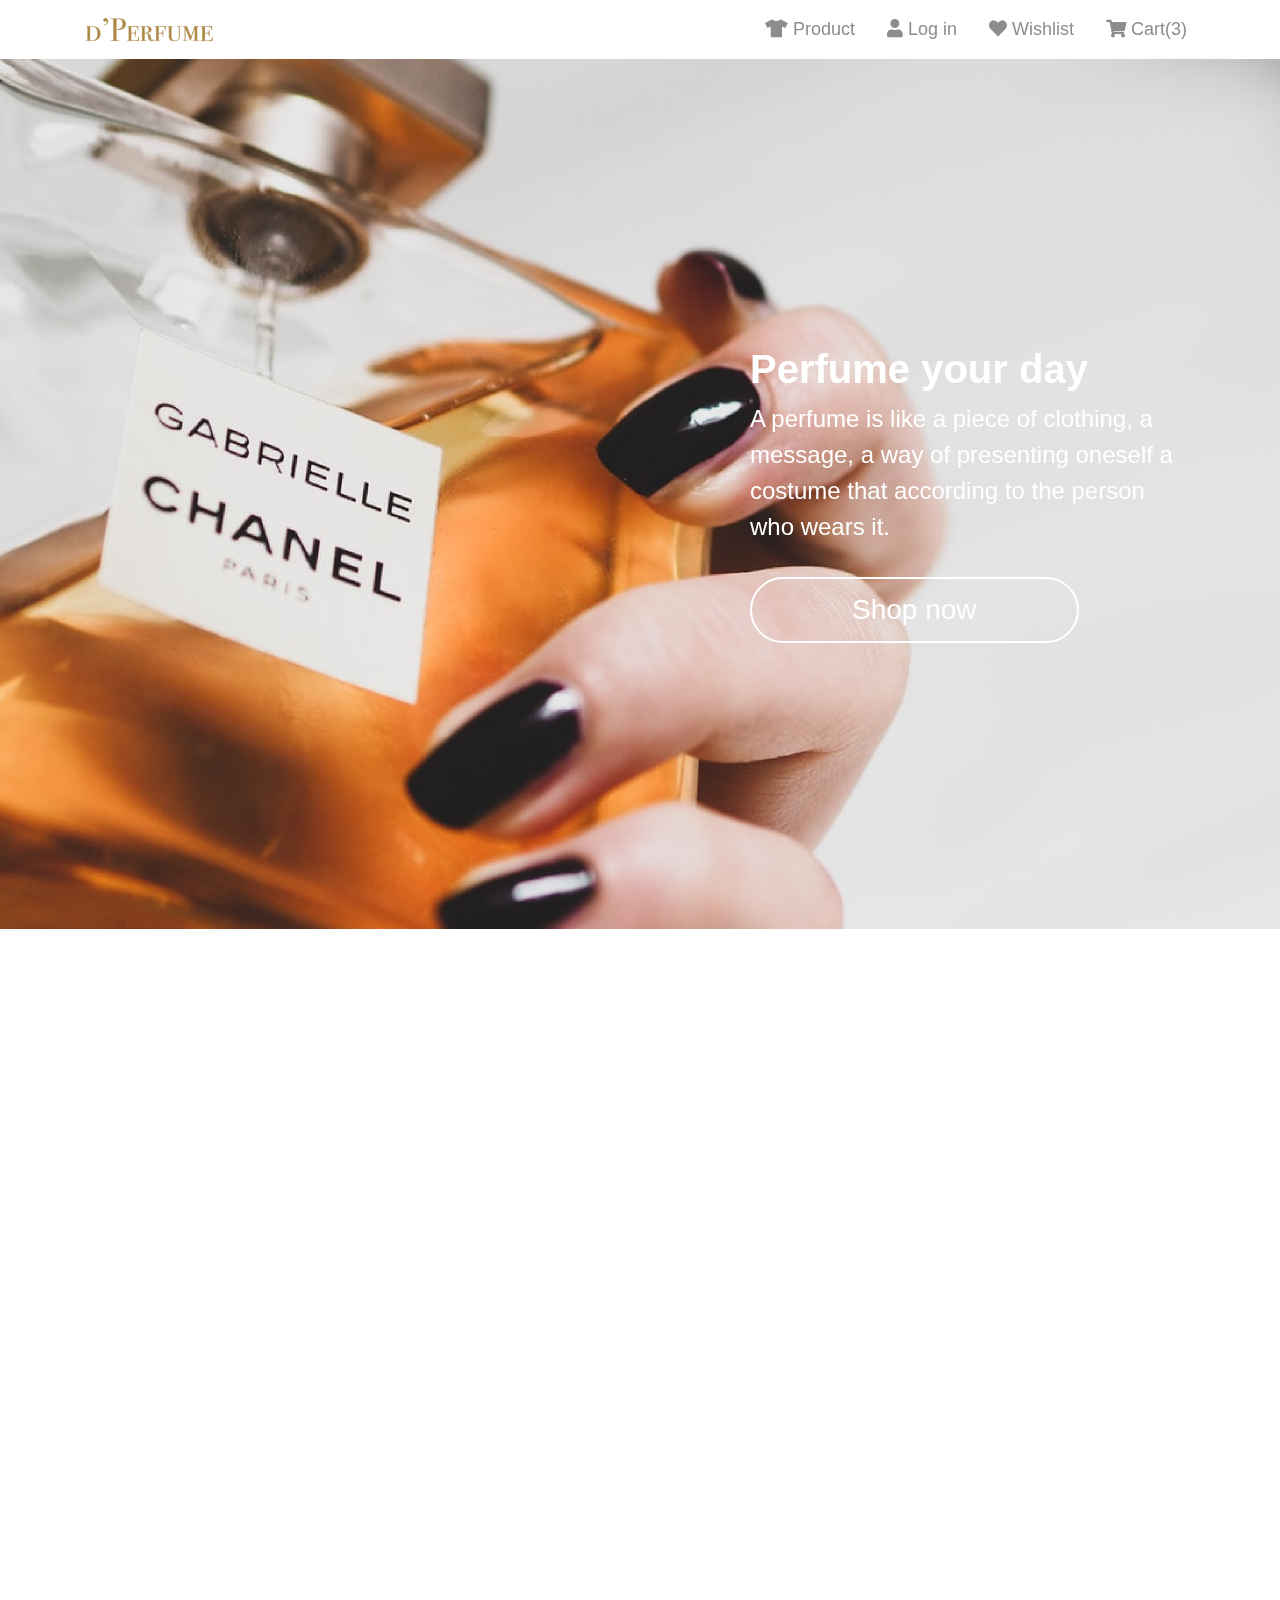
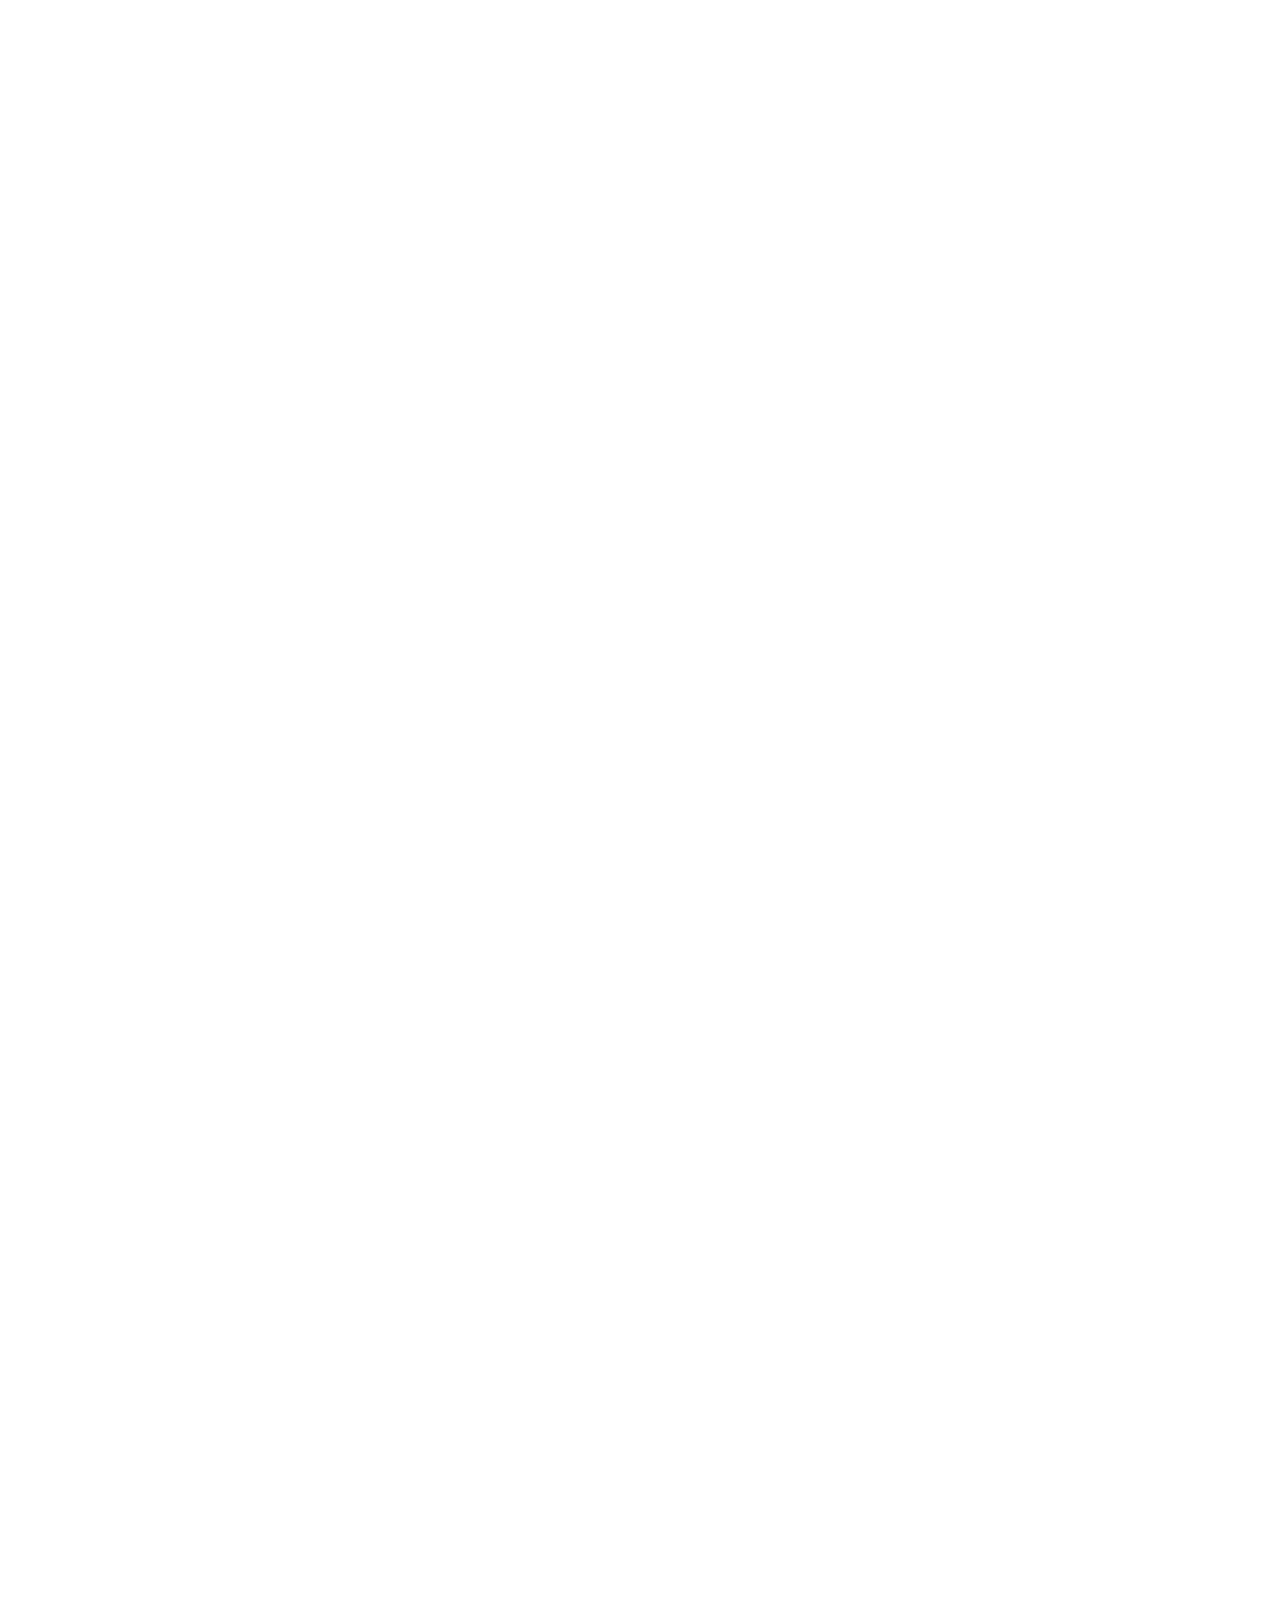
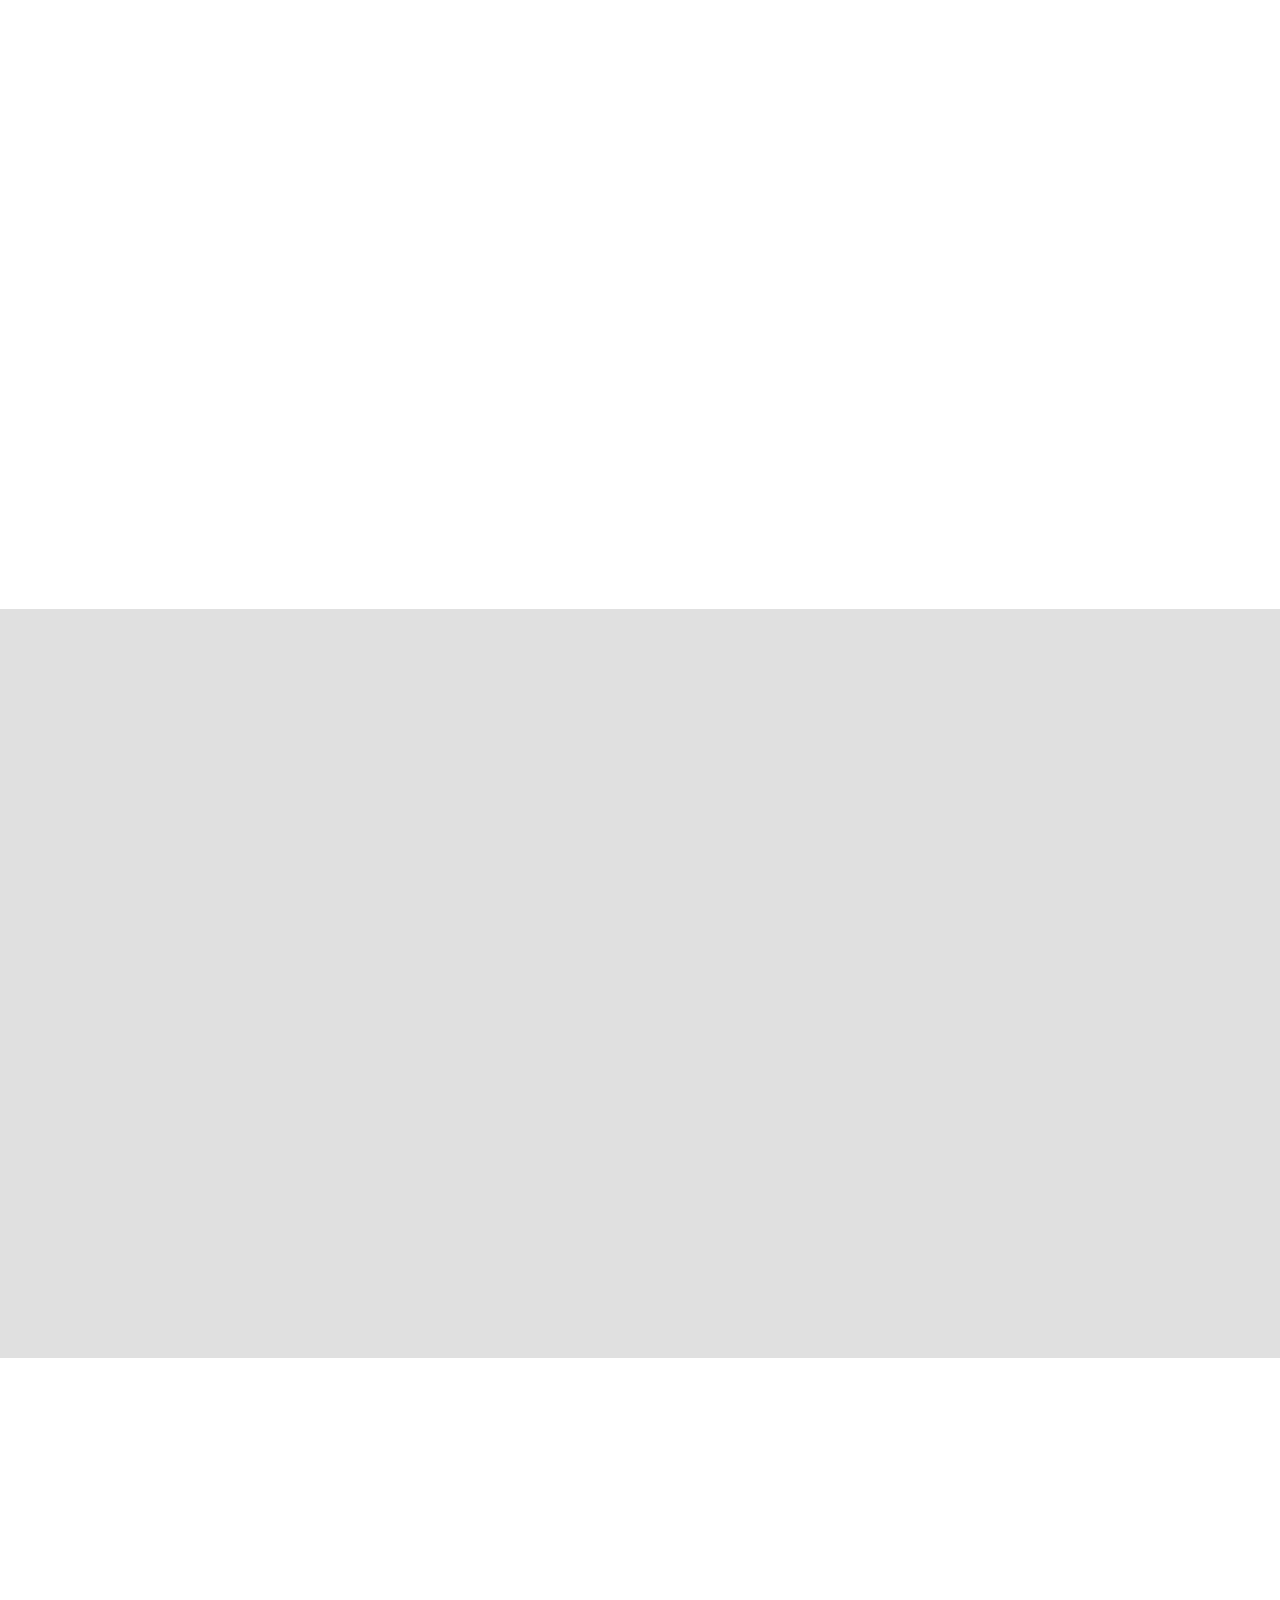
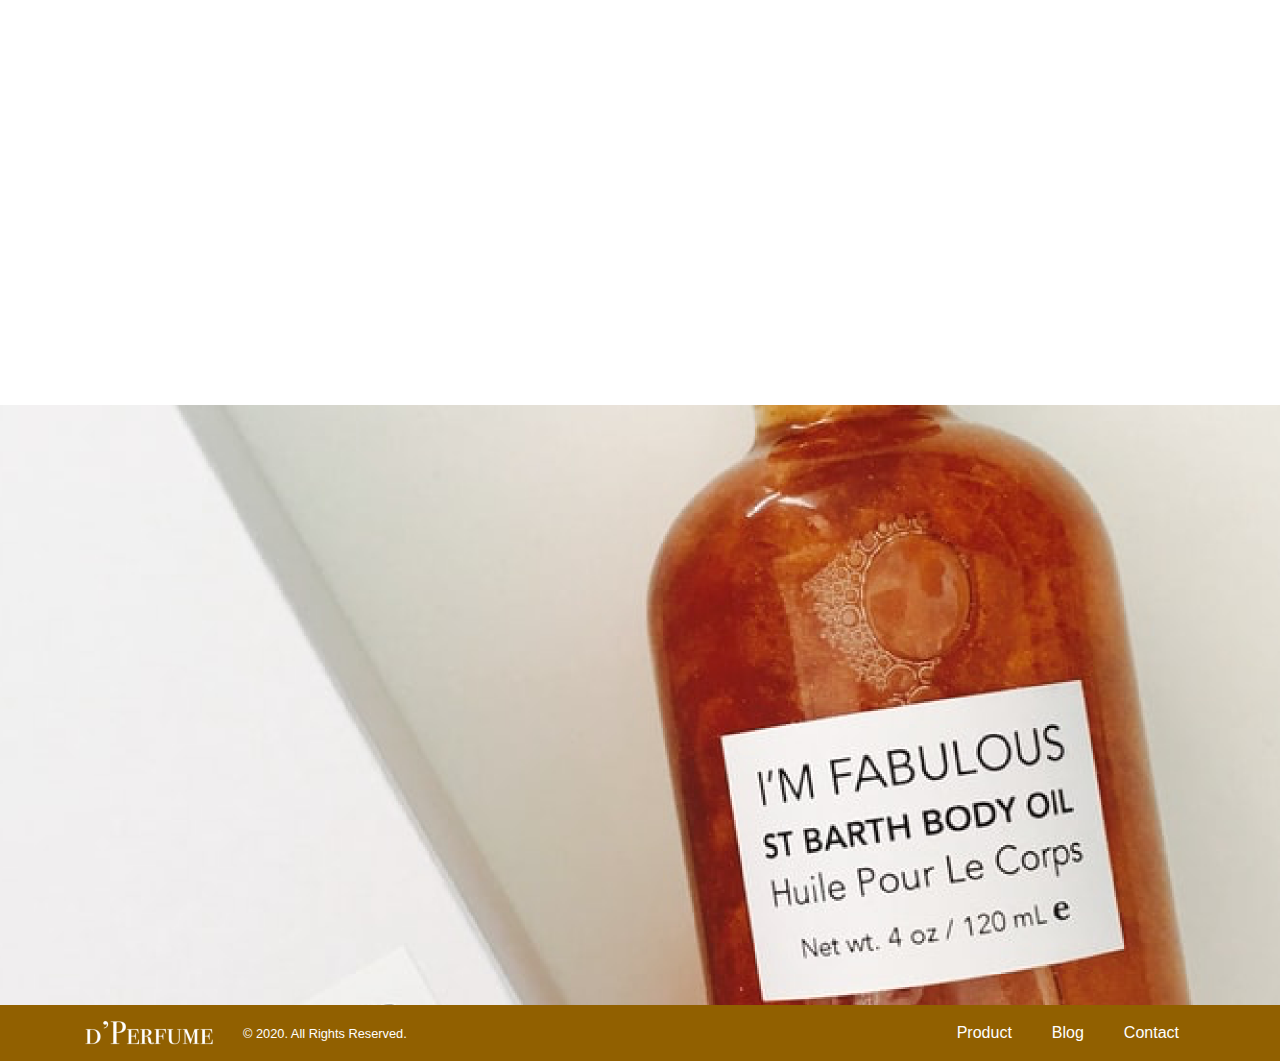
==== commit 9517eb3e: "Update index.html" ====
--- a/index.html
+++ b/index.html
@@ -7,10 +7,10 @@
     <title>d'Perfume</title>
 
     <link rel="shortcut icon" href="source/img/shortcut.png">
-    <meta name='description' content='A perfume shop from Taiwan.' />
+    <meta name='description' content='Perfume shop from Taiwan.' />
 
     <meta property="og:title" content="d'Perfume" />
-    <meta property="og:description" content="A perfume shop from Taiwan.">
+    <meta property="og:description" content="Perfume your day.">
     <meta property="og:type" content="website" />
     <meta property="og:url" content="https://qw753954.github.io/week7/" />
     <meta property="og:image" content="https://i.imgur.com/LPpSk7g.png" />
@@ -184,7 +184,7 @@
             </div>
             <div class="info col-md-6 d-flex align-items-center">
                 <div class="row mt-2 mt-lg-0">
-                    <ul class="col-md-11 col-lg-8 mx-auto">
+                    <ul class="col-md-11 col-lg-8 list-unstyled mx-auto">
                         <li class="mb-4 mb-lg-8" data-aos="fade-left" data-aos-duration="1000">
                             <h4 class="font-weight-bold">
                                 1.<br>Levels of Preventive Maintenance Compliance
@@ -223,7 +223,7 @@
     <!-- Content_product(cards) start -->
     <div class="bg-light py-5 py-md-6 mb-6 mb-md-9">
         <div class="container">
-            <ul class="row">
+            <ul class="row list-unstyled">
                 <li class="card col-md-4 mb-5 mb-md-0" data-aos="flip-up" data-aos-duration="1000">
                     <a href="#"><img src="source/img/product-grey_1.png" class="card-img-top"></a>
                     <div class="card-body pt-2 pb-0 px-0">
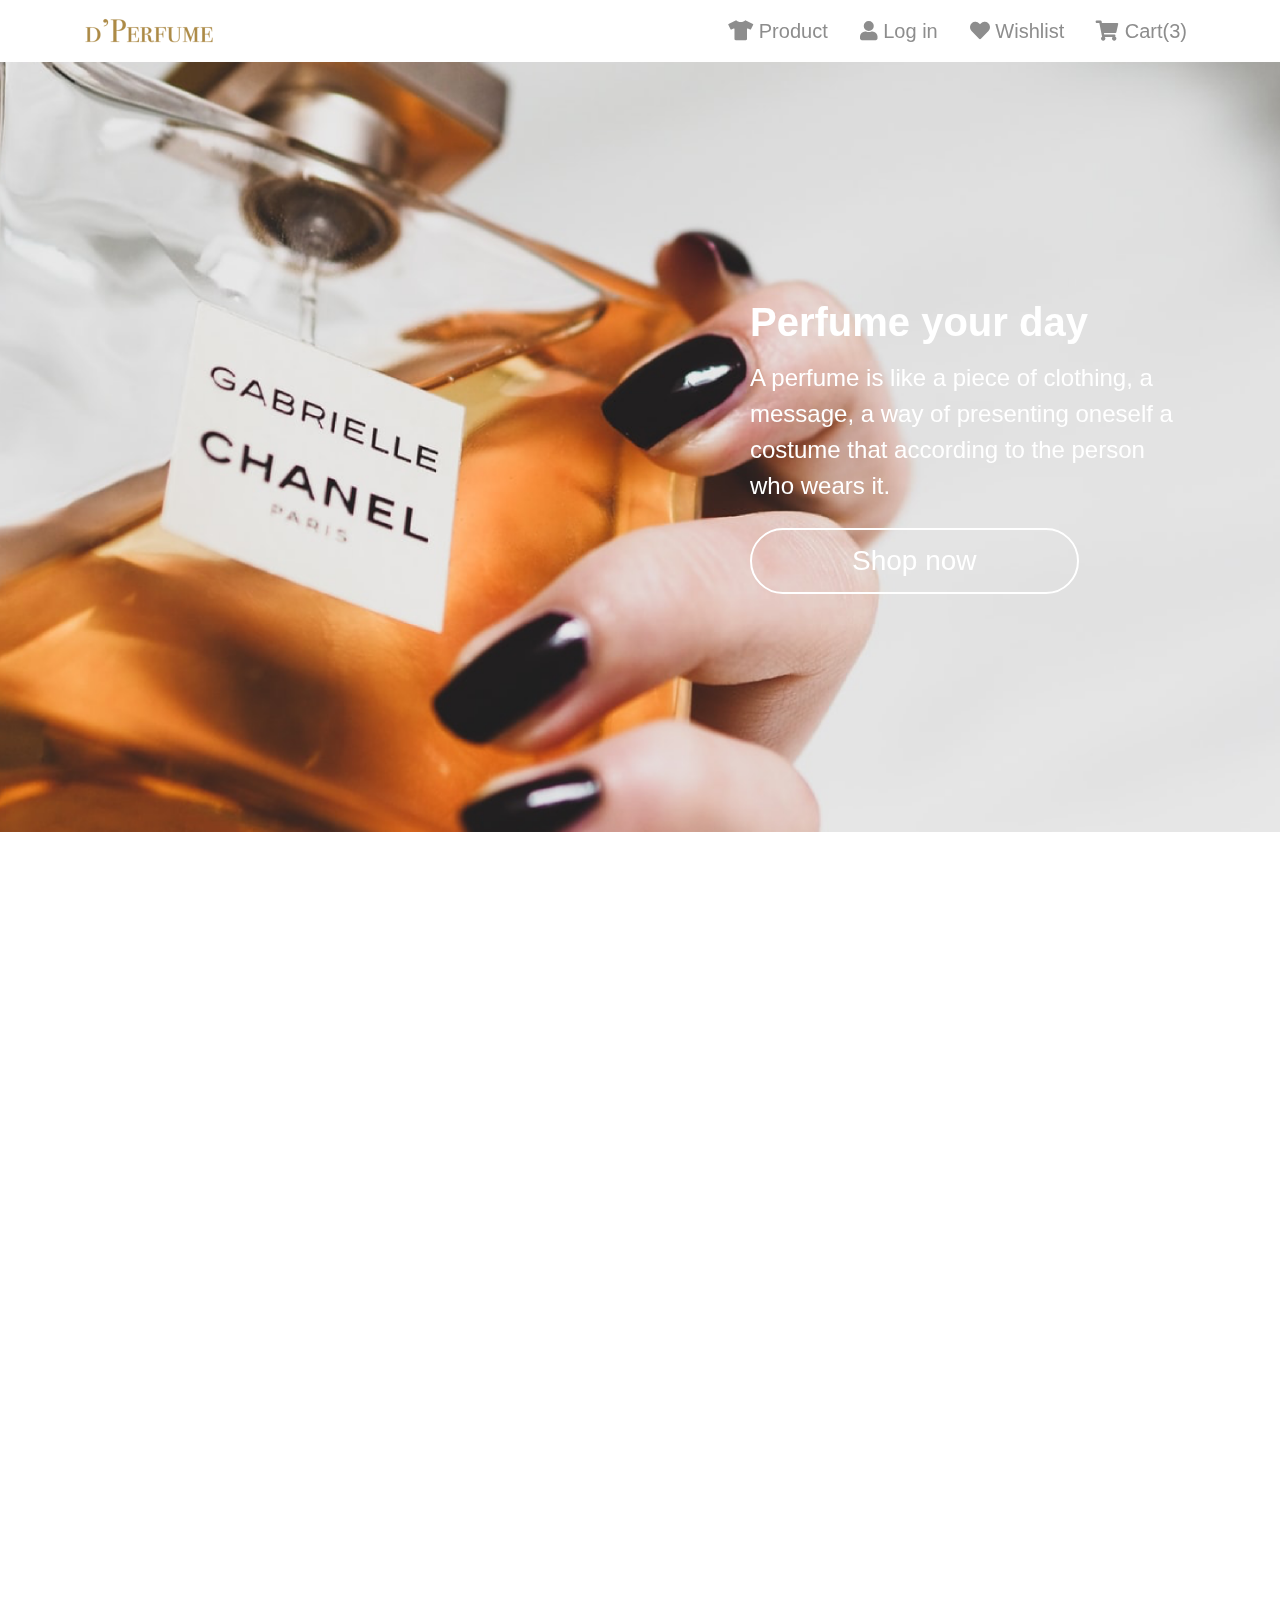
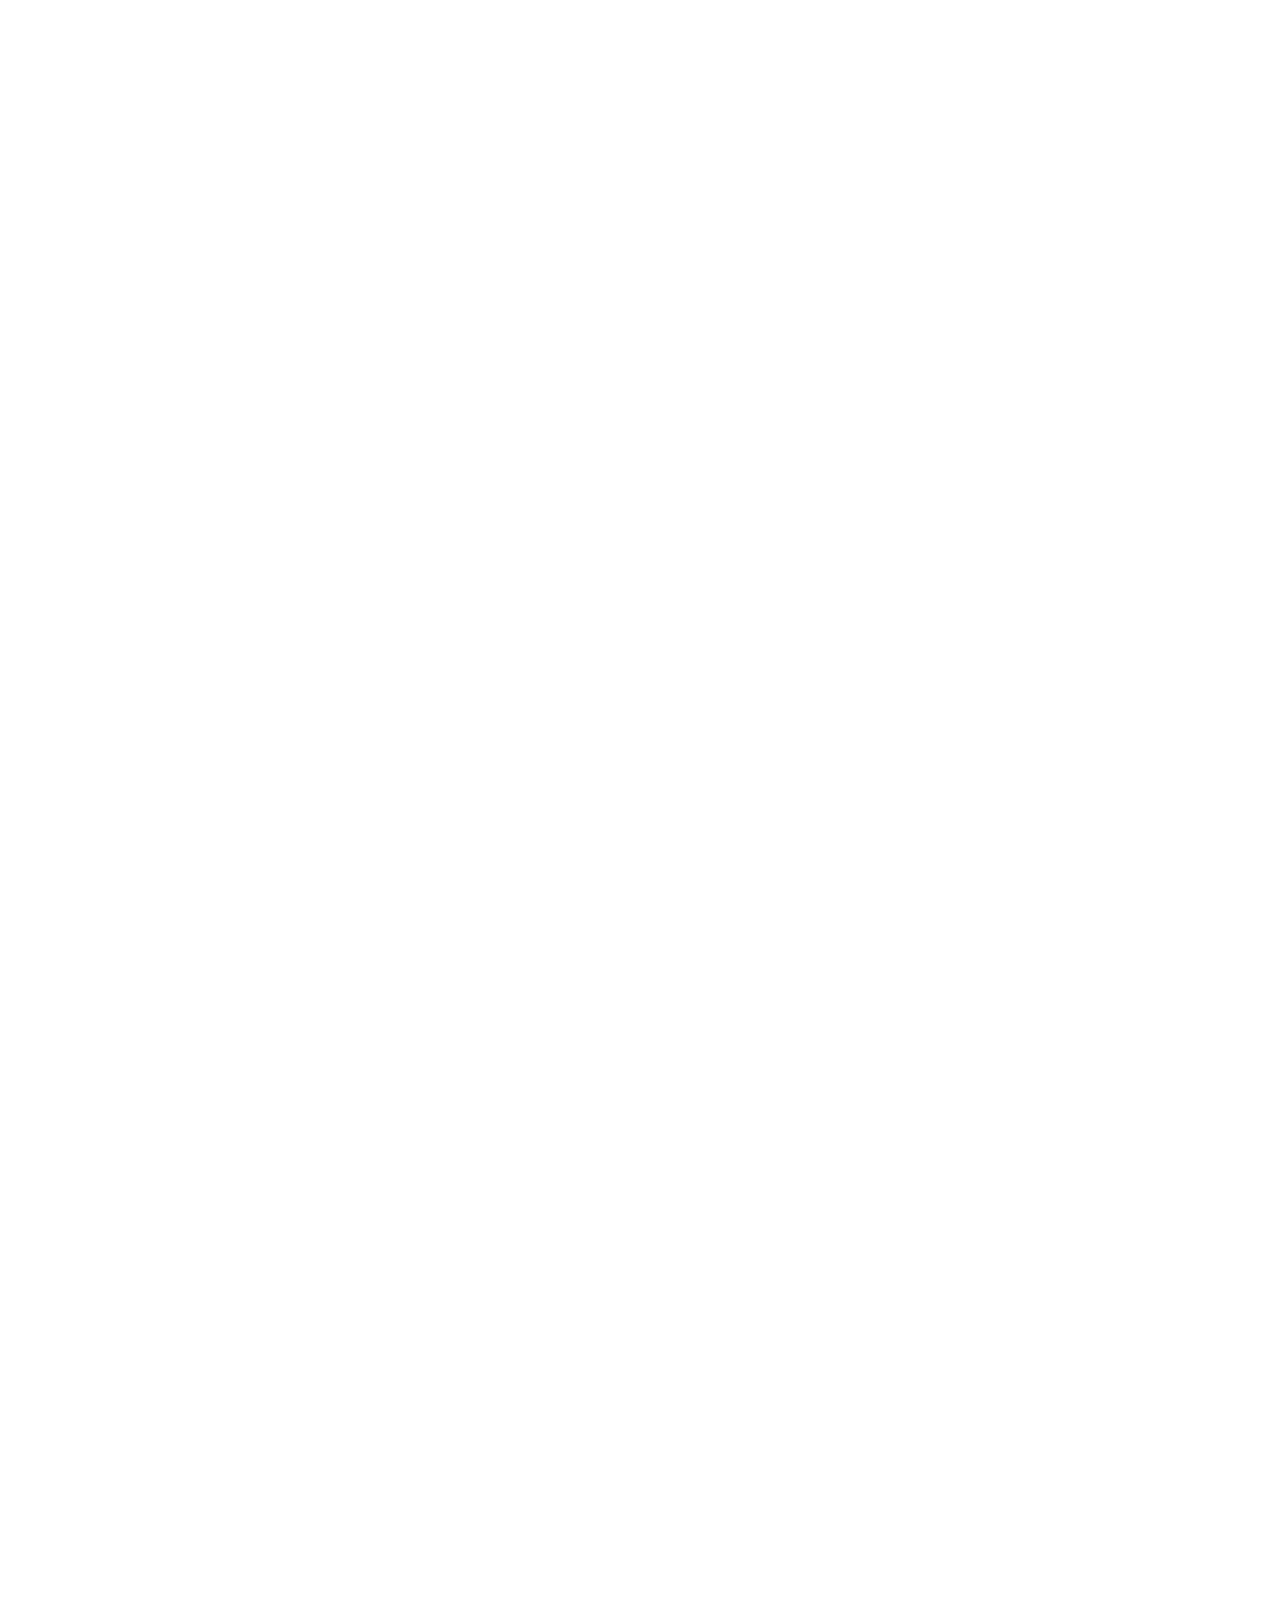
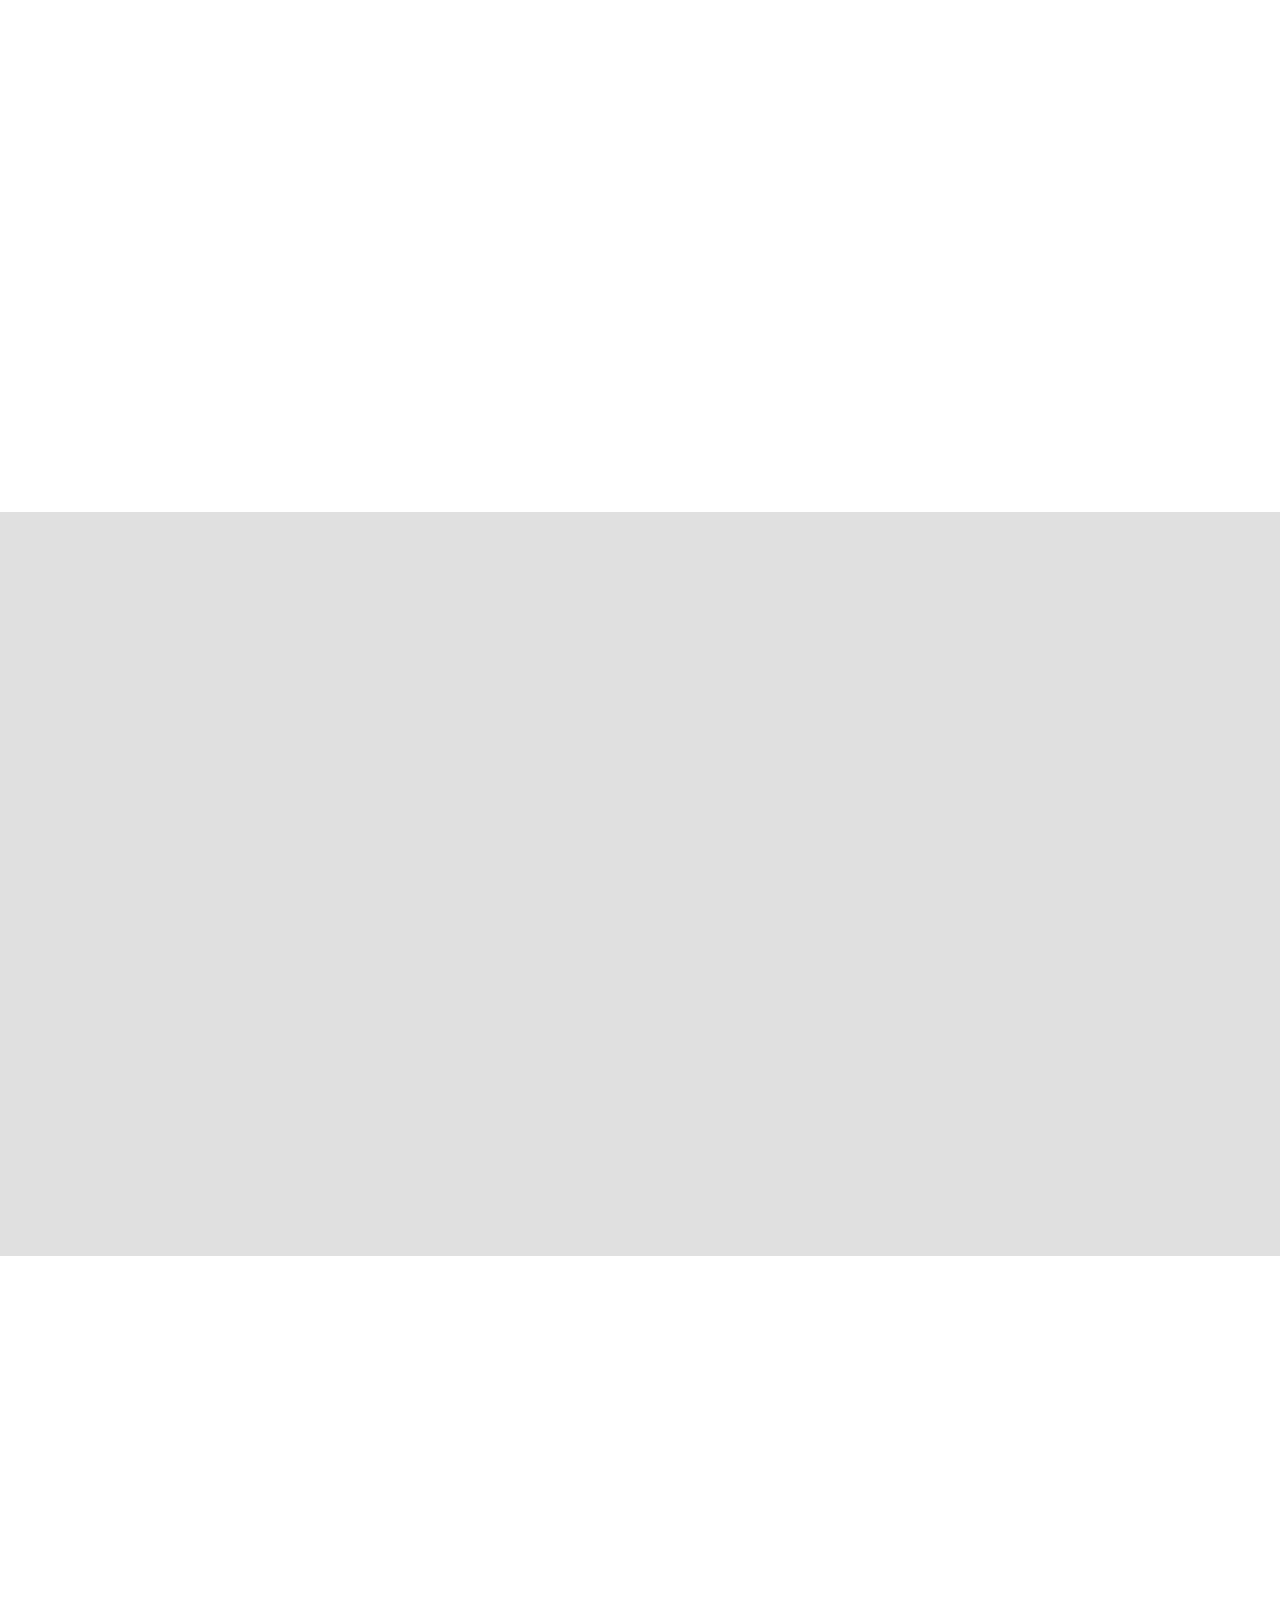
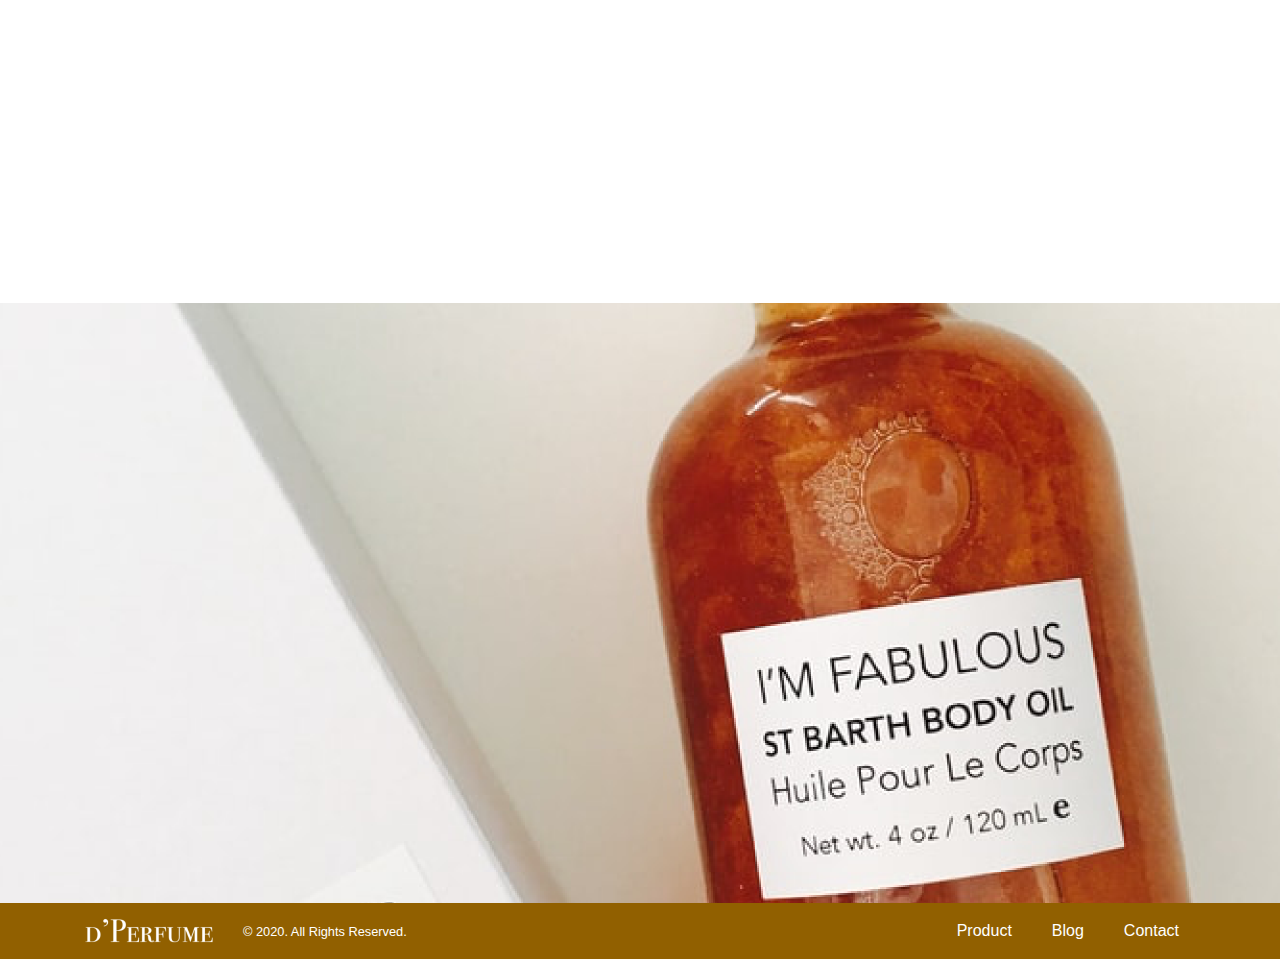
==== commit 0ecd63cd: "最終調整" ====
--- a/index.html
+++ b/index.html
@@ -27,10 +27,10 @@
 
     <!-- Header start -->
     <nav class="header navbar navbar-expand-md navbar-light" data-aos="fade" data-aos-duration="1500">
-        <div class="container-fluid container-md">
+        <div class="container-md">
 
             <!-- logo -->
-            <h1 class="mb-0 mr-auto"><a href="index.html" class="logoDark d-block">LOGO</a></h1>
+            <h1 class="mb-0 mr-auto"><a href="index.html" class="logoDark">LOGO</a></h1>
 
             <!-- hamburger-cart -->
             <a href="#" class="hamCart nav-link text-dark text-center align-self-end d-md-none">
@@ -39,13 +39,15 @@
             </a>
 
             <!-- hamburger-icon -->
-            <button class="navbar-toggler border-0 p-0 ml-3" type="button" data-toggle="collapse" data-target="#navbarSupportedContent" aria-controls="navbarSupportedContent" aria-expanded="false" aria-label="Toggle navigation">
+            <button class="navbar-toggler border-0 p-0 ml-3" type="button" data-toggle="collapse"
+                data-target="#navbarSupportedContent" aria-controls="navbarSupportedContent" aria-expanded="false"
+                aria-label="Toggle navigation">
                 <i class="fas fa-bars navbar-toggler border-0"></i>
             </button>
 
             <!-- navBar -->
             <div class="collapse navbar-collapse justify-content-end d-none d-md-block">
-                <ul class="navbar-nav">
+                <ul class="navbar-nav h5">
                     <li class="nav-item mr-3">
                         <a href="product-list.html " class="nav-link text-dark text-center">
                             <i class="fas fa-tshirt "></i> Product
@@ -112,10 +114,13 @@
     <div class="banner text-white mb-6 mb-md-9" data-aos="fade" data-aos-duration="1500">
         <div class="container">
             <div class="row align-items-center">
-                <div class="col-md-7 offset-md-5 col-lg-5 offset-lg-7" data-aos="fade-left" data-aos-duration="1500" data-aos-delay="400">
-                    <h2 class="font-weight-bold">Perfume your day</h2>
-                    <p class>A perfume is like a piece of clothing, a message, a way of presenting oneself a costume that according to the person who wears it.</p>
-                    <a href="product-list.html" class="text-center rounded-pill d-block d-md-inline-block mt-3">
+                <div class="col-md-7 offset-md-5 col-lg-5 offset-lg-7" data-aos="fade-left" data-aos-duration="1500"
+                    data-aos-delay="400">
+                    <h2 class="h1 font-weight-bolder">Perfume your day</h2>
+                    <p class="h4">A perfume is like a piece of clothing, a message, a way of presenting oneself a
+                        costume that
+                        according to the person who wears it.</p>
+                    <a href="product-list.html" class="h3 text-center rounded-pill d-md-inline-block mt-3">
                         Shop now
                     </a>
                 </div>
@@ -123,7 +128,6 @@
         </div>
     </div>
     <!-- Banner end -->
-
 
     <!-- Content_product(stagger) start -->
     <div class="container mb-6 mb-md-9">
@@ -138,10 +142,10 @@
                 <div class="row mt-2 mt-md-0">
                     <!--內容區塊 col-->
                     <div class="col-md-11 col-lg-8 mx-auto">
-                        <h3 class="font-weight-bold">Gabrielle CHANEL</h3>
-                        <p class="text-justify">
+                        <h3 class="h2 font-weight-bolder">Gabrielle CHANEL</h3>
+                        <p class="h5 text-justify">
                             全新嗅覺體驗，花香四溢、明亮馥郁。結合茉莉、依蘭、橙花和最迷人的格拉斯晚香玉之花香，呈現出夢幻花香氣息。極具女性特質的香奈兒嘉柏麗香水，專為光芒四射的她而生。</p>
-                        <a href="#" class="font-weight-bold mt-3">查看更多</a>
+                        <a href="#" class="font-weight-bolder mt-3">查看更多</a>
                     </div>
                 </div>
             </div>
@@ -154,8 +158,8 @@
             <div class="info col-md-6 d-flex align-items-center">
                 <div class="row mt-2 mt-md-0">
                     <div class="col-md-11 col-lg-8 mx-auto">
-                        <h3 class="font-weight-bold">Five O’clock Au Gingembre</h3>
-                        <p class="text-justify">
+                        <h3 class="h2 font-weight-bolder">Five O’clock Au Gingembre</h3>
+                        <p class="h5 text-justify">
                             生薑與溫醇的肉桂香、紅糖的香甜摻和成一氣，溫暖微辛的氣息反倒形成一股輕煙氤氳開來，還帶點微微煙醺感漫溢在整個鼻息之間，細聞之下，又還有溫溫淡淡的木香，溫和而暖心。</p>
                         <a href="#" class="font-weight-bold mt-3">查看更多</a>
                     </div>
@@ -163,16 +167,16 @@
             </div>
         </div>
 
-        <div class="row no-gutters flex-md-row-reverse mb-5 mb-md-0">
-            <div class="col-md-6" data-aos="fade-left" data-aos-duration="1000">
+        <div class="row no-gutters flex-md-row-reverse mb-5 mb-md-0" data-aos="fade-left" data-aos-duration="1000">
+            <div class="col-md-6">
                 <img src="source/img/product_3.png" class="img-fluid">
             </div>
-            <div class="info col-md-6 d-flex align-items-center" data-aos="fade-left" data-aos-duration="1000">
+            <div class="info col-md-6 d-flex align-items-center">
                 <div class="row mt-2 mt-md-0">
                     <div class="col-md-11 col-lg-8 mx-auto">
-                        <h3 class="font-weight-bold">CHANEL N°5</h3>
-                        <p class="text-justify">N°5，女性魅力的極致精髓。散發柔美澄透的乙醛花束香氣。經典傳奇香氛，蘊藏於極簡設計的獨特瓶身。</p>
-                        <a href="product-item.html" class="font-weight-bold mt-3">查看更多</a>
+                        <h3 class="h2 font-weight-bolder">CHANEL N°5</h3>
+                        <p class="h5 text-justify">N°5，女性魅力的極致精髓。散發柔美澄透的乙醛花束香氣。經典傳奇香氛，蘊藏於極簡設計的獨特瓶身。</p>
+                        <a href="product-item.html" class="font-weight-bolder mt-3">查看更多</a>
                     </div>
                 </div>
             </div>
@@ -184,32 +188,38 @@
             </div>
             <div class="info col-md-6 d-flex align-items-center">
                 <div class="row mt-2 mt-lg-0">
-                    <ul class="col-md-11 col-lg-8 list-unstyled mx-auto">
+                    <ul class="col-md-11 col-lg-8 mx-auto">
                         <li class="mb-4 mb-lg-8" data-aos="fade-left" data-aos-duration="1000">
-                            <h4 class="font-weight-bold">
+                            <h4 class="font-weight-bolder">
                                 1.<br>Levels of Preventive Maintenance Compliance
                             </h4>
-                            <p class="detail">
-                                The core idea of preventative maintenance is the performance of proactive actions against unscheduled downtime in order to identify potential defects before they evolve into something more severe.
+                            <p class="h6">
+                                The core idea of preventative maintenance is the performance of proactive actions
+                                against unscheduled downtime in order to identify potential defects before they evolve
+                                into something more severe.
                             </p>
                         </li>
                         <li class="mb-4 mb-lg-8" data-aos="fade-left" data-aos-duration="1000">
-                            <h4 class="font-weight-bold">
+                            <h4 class="font-weight-bolder">
                                 2.<br>Percentage of Planned Maintenance
                             </h4>
-                            <p class="detail">
-                                The planned maintenance percentage is the total planned maintenance time in your CMMS software over a date range over the total number of hours of a service performed by the technicians.
+                            <p class="h6">
+                                The planned maintenance percentage is the total planned maintenance time in your CMMS
+                                software over a date range over the total number of hours of a service performed by the
+                                technicians.
                             </p>
                         </li>
                         <li class="mb-4 mb-lg-8" data-aos="fade-left" data-aos-duration="1000">
-                            <h4 class="font-weight-bold">
+                            <h4 class="font-weight-bolder">
                                 3.<br>Critical percentage of planned maintenance
                             </h4>
-                            <p class="detail">
-                                Calculating the critical percentage of planned maintenance will help you prioritize the most important operations that should be performed immediately.
+                            <p class="h6">
+                                Calculating the critical percentage of planned maintenance will help you prioritize the
+                                most important operations that should be performed immediately.
                             </p>
                         </li>
-                        <a href="#" class="onlineBtn text-secondary text-center rounded-pill d-block py-3" data-aos="fade-left" data-aos-duration="1500">
+                        <a href="#" class="onlineBtn h5 text-secondary text-center rounded-pill py-3"
+                            data-aos="fade-left" data-aos-duration="1500">
                             Plan a free online training
                         </a>
                     </ul>
@@ -224,32 +234,38 @@
     <div class="bg-light py-5 py-md-6 mb-6 mb-md-9">
         <div class="container">
             <ul class="row list-unstyled">
+                <!-- card1 -->
                 <li class="card col-md-4 mb-5 mb-md-0" data-aos="flip-up" data-aos-duration="1000">
-                    <a href="#"><img src="source/img/product-grey_1.png" class="card-img-top"></a>
+                    <a href="#"><img src="source/img/product-grey-md_1.png" class="card-img-top d-md-none"></a>
+                    <a href="#"><img src="source/img/product-grey_1.png" class="card-img-top d-none d-md-block"></a>
                     <div class="card-body pt-2 pb-0 px-0">
                         <h4 class="card-title">Poppy & Barley</h4>
-                        <p class="card-text">Jo Malone</p>
+                        <p class="card-text mb-1">Jo Malone</p>
                         <p class="card-text mb-0">NT$1,380<del class="text-dark ml-2">NT$1,580</del></p>
                     </div>
                 </li>
+                <!-- card2 -->
                 <li class="card col-md-4 mb-5 mb-md-0" data-aos="flip-up" data-aos-duration="1000">
-                    <a href="#"><img src="source/img/product-grey_2.png" class="card-img-top"></a>
+                    <a href="#"><img src="source/img/product-grey-md_2.png" class="card-img-top d-md-none"></a>
+                    <a href="#"><img src="source/img/product-grey_2.png" class="card-img-top d-none d-md-block"></a>
                     <div class="card-body pt-2 pb-0 px-0">
                         <h4 class="card-title">Body Wash</h4>
-                        <p class="card-text">Curology</p>
+                        <p class="card-text mb-1">Curology</p>
                         <p class="card-text mb-0">NT$1,580</p>
                     </div>
                 </li>
+                <!-- card3 -->
                 <li class="card col-md-4" data-aos="flip-up" data-aos-duration="1000">
                     <div class="pic">
-                        <img src="source/img/product-grey_3.png" class="card-img-top">
+                        <a href="#"><img src="source/img/product-grey-md_3.png" class="card-img-top d-md-none"></a>
+                        <a href="#"><img src="source/img/product-grey_3.png" class="card-img-top d-none d-md-block"></a>
                         <a href="#" class="mask d-flex justify-content-center align-items-center">
                             <h4 class="text-white mb-0">Sold out</h4>
                         </a>
                     </div>
                     <div class="card-body pt-2 pb-0 px-0">
                         <h4 class="card-title">Apple Cider Vinegar Capsule</h4>
-                        <p class="card-text">Tonik</p>
+                        <p class="card-text mb-1">Tonik</p>
                         <p class="card-text mb-0">NT$1,580</p>
                     </div>
                 </li>
@@ -263,16 +279,20 @@
     <div class="container mb-6 mb-md-9">
         <div class="row no-gutters">
             <div class="col-lg-8" data-aos="fade-right" data-aos-duration="1000">
-                <img src="source/img/product_5.png" class="img-fluid">
+                <img src="source/img/product_5-md.png" class="img-fluid d-md-none">
+                <img src="source/img/product_5.png" class="img-fluid d-none d-md-block">
             </div>
             <div class="col-lg-4 d-flex align-items-center pl-lg-4" data-aos="fade-left" data-aos-duration="1000">
                 <div class="info mt-2 mt-lg-0">
-                    <h3 class="font-weight-bold">Bottle-Recycling</h3>
-                    <p>Recycle your used empty bottles and be rewarded!</p>
-                    <p class="detail">For the past 10 years, we have collected over 800,000 bottles through Empty Bottle Recycling Campaign and planted more than 860 pine trees for a better environment.For the past 10 years, we have collected over 800,000 bottles through
+                    <h3 class="h2 font-weight-bolder">Bottle-Recycling</h3>
+                    <p class="h5 mb-3">Recycle your used empty bottles and be rewarded!</p>
+                    <span class="h">For the past 10 years, we have collected over 800,000 bottles through Empty
+                        Bottle
+                        Recycling Campaign and planted more than 860 pine trees for a better environment.For the past 10
+                        years, we have collected over 800,000 bottles through
                         Empty Bottle Recycling Campaign and planted more than 860 pine trees for a better environment.
-                    </p>
-                    <a href="#" class="font-weight-bold mt-3">查看更多</a>
+                    </span>
+                    <a href="#" class="font-weight-bolder mt-3">查看更多</a>
                 </div>
             </div>
         </div>
@@ -286,11 +306,12 @@
     <!-- Subscribe start-->
     <div class="subscribe">
         <div class="container">
-            <div class="row align-items-end" data-aos="fade-right" data-aos-duration="1500" data-aos-delay="500">
+            <div class="row align-items-end" data-aos="fade-right" data-aos-duration="1500" data-aos-delay="200">
                 <div class="col-md-auto">
-                    <h2 class="font-weight-bold text-dark mb-4">記得<br> 訂閱以獲取更多資訊！</h2>
+                    <h2 class="font-weight-bolder text-dark mb-4">記得<br> 訂閱以獲取更多資訊！</h2>
                     <form class="input-group">
-                        <input type="email" class="form-control h-auto" id="email" placeholder="Your email address" aria-label="Recipient's username" aria-describedby="button-addon2">
+                        <input type="email" class="form-control h-auto" id="email" placeholder="Your email address"
+                            aria-label="Recipient's username" aria-describedby="button-addon2">
                         <button class="btn btn-primary rounded-0 py-3 px-4" type="submit" id="email">Subscribe</button>
                     </form>
                 </div>
@@ -302,12 +323,12 @@
 
     <!-- Footer start-->
     <footer class="bg-primary py-2">
-        <div class="container-fluid container-md">
+        <div class="container-md">
             <div class="row align-items-center justify-content-between">
                 <div class="col-auto"><img src="source/img/d’Perfumew.png" class="img-fluid logoLight">
                 </div>
                 <div class="col-auto mr-md-auto"><small class="text-white">© 2020. All Rights Reserved.</small></div>
-                <ul class="col-auto list-unstyled d-none d-md-flex mb-0">
+                <ul class="col-auto d-none d-md-flex mb-0">
                     <li class="mr-2">
                         <a href="product-list.html" class="nav-link text-white">Product</a>
                     </li>
@@ -331,8 +352,9 @@
     <script src="https://unpkg.com/aos@2.3.1/dist/aos.js"></script>
     <!-- BS4 -->
     <script src="https://ajax.googleapis.com/ajax/libs/jquery/3.5.1/jquery.min.js"></script>
-    <script src="https://stackpath.bootstrapcdn.com/bootstrap/4.2.1/js/bootstrap.min.js" integrity="sha384-B0UglyR+jN6CkvvICOB2joaf5I4l3gm9GU6Hc1og6Ls7i6U/mkkaduKaBhlAXv9k" crossorigin="anonymous">
-    </script>
+    <script src="https://stackpath.bootstrapcdn.com/bootstrap/4.2.1/js/bootstrap.min.js"
+        integrity="sha384-B0UglyR+jN6CkvvICOB2joaf5I4l3gm9GU6Hc1og6Ls7i6U/mkkaduKaBhlAXv9k" crossorigin="anonymous">
+        </script>
     <!-- MY -->
     <script src="source/js/jquery.min.js"></script>
     <script src="source/js/all.js"></script>
--- a/source/css/all.min.css
+++ b/source/css/all.min.css
@@ -3,4 +3,4 @@
  * Copyright 2011-2020 The Bootstrap Authors
  * Copyright 2011-2020 Twitter, Inc.
  * Licensed under MIT (https://github.com/twbs/bootstrap/blob/main/LICENSE)
- */:root{--blue:#007bff;--indigo:#6610f2;--purple:#6f42c1;--pink:#e83e8c;--red:#dc3545;--orange:#fd7e14;--yellow:#ffc107;--green:#28a745;--teal:#20c997;--cyan:#17a2b8;--white:#fff;--gray:#6c757d;--gray-dark:#343a40;--primary:#916000;--primaryLight:#AC8A46;--secondary:#000000;--success:#28a745;--info:#17a2b8;--warning:#ffc107;--danger:#dc3545;--light:#E0E0E0;--dark:#8D8D8D;--darkER:#707070;--white:#ffffff;--breakpoint-xs:0;--breakpoint-sm:576px;--breakpoint-md:768px;--breakpoint-lg:992px;--breakpoint-xl:1200px;--font-family-sans-serif:-apple-system,BlinkMacSystemFont,"Segoe UI","Microsoft JhengHei",Roboto,"Helvetica Neue",Arial,"Noto Sans",sans-serif,"Apple Color Emoji","Segoe UI Emoji","Segoe UI Symbol","Noto Color Emoji";--font-family-monospace:SFMono-Regular,Menlo,Monaco,Consolas,"Liberation Mono","Courier New",monospace}*,::after,::before{-webkit-box-sizing:border-box;box-sizing:border-box}html{font-family:sans-serif;line-height:1.15;-webkit-text-size-adjust:100%;-webkit-tap-highlight-color:transparent}article,aside,figcaption,figure,footer,header,hgroup,main,nav,section{display:block}body{margin:0;font-family:-apple-system,BlinkMacSystemFont,"Segoe UI","Microsoft JhengHei",Roboto,"Helvetica Neue",Arial,"Noto Sans",sans-serif,"Apple Color Emoji","Segoe UI Emoji","Segoe UI Symbol","Noto Color Emoji";font-size:1rem;font-weight:400;line-height:1.5;color:#212529;text-align:left;background-color:#fff}[tabindex="-1"]:focus:not(:focus-visible){outline:0!important}hr{-webkit-box-sizing:content-box;box-sizing:content-box;height:0;overflow:visible}h1,h2,h3,h4,h5,h6{margin-top:0;margin-bottom:.5rem}p{margin-top:0;margin-bottom:1rem}abbr[data-original-title],abbr[title]{text-decoration:underline;-webkit-text-decoration:underline dotted;text-decoration:underline dotted;cursor:help;border-bottom:0;text-decoration-skip-ink:none}address{margin-bottom:1rem;font-style:normal;line-height:inherit}dl,ol,ul{margin-top:0;margin-bottom:1rem}ol ol,ol ul,ul ol,ul ul{margin-bottom:0}dt{font-weight:700}dd{margin-bottom:.5rem;margin-left:0}blockquote{margin:0 0 1rem}b,strong{font-weight:bolder}small{font-size:80%}sub,sup{position:relative;font-size:75%;line-height:0;vertical-align:baseline}sub{bottom:-.25em}sup{top:-.5em}a{color:#ac8a46;text-decoration:none;background-color:transparent}a:hover{color:#765e30;text-decoration:none}a:not([href]):not([class]){color:inherit;text-decoration:none}a:not([href]):not([class]):hover{color:inherit;text-decoration:none}code,kbd,pre,samp{font-family:SFMono-Regular,Menlo,Monaco,Consolas,"Liberation Mono","Courier New",monospace;font-size:1em}pre{margin-top:0;margin-bottom:1rem;overflow:auto;-ms-overflow-style:scrollbar}figure{margin:0 0 1rem}img{vertical-align:middle;border-style:none}svg{overflow:hidden;vertical-align:middle}table{border-collapse:collapse}caption{padding-top:.75rem;padding-bottom:.75rem;color:#6c757d;text-align:left;caption-side:bottom}th{text-align:inherit}label{display:inline-block;margin-bottom:.5rem}button{border-radius:0}button:focus{outline:1px dotted;outline:5px auto -webkit-focus-ring-color}button,input,optgroup,select,textarea{margin:0;font-family:inherit;font-size:inherit;line-height:inherit}button,input{overflow:visible}button,select{text-transform:none}[role=button]{cursor:pointer}select{word-wrap:normal}[type=button],[type=reset],[type=submit],button{-webkit-appearance:button}[type=button]:not(:disabled),[type=reset]:not(:disabled),[type=submit]:not(:disabled),button:not(:disabled){cursor:pointer}[type=button]::-moz-focus-inner,[type=reset]::-moz-focus-inner,[type=submit]::-moz-focus-inner,button::-moz-focus-inner{padding:0;border-style:none}input[type=checkbox],input[type=radio]{-webkit-box-sizing:border-box;box-sizing:border-box;padding:0}textarea{overflow:auto;resize:vertical}fieldset{min-width:0;padding:0;margin:0;border:0}legend{display:block;width:100%;max-width:100%;padding:0;margin-bottom:.5rem;font-size:1.5rem;line-height:inherit;color:inherit;white-space:normal}progress{vertical-align:baseline}[type=number]::-webkit-inner-spin-button,[type=number]::-webkit-outer-spin-button{height:auto}[type=search]{outline-offset:-2px;-webkit-appearance:none}[type=search]::-webkit-search-decoration{-webkit-appearance:none}::-webkit-file-upload-button{font:inherit;-webkit-appearance:button}output{display:inline-block}summary{display:list-item;cursor:pointer}template{display:none}[hidden]{display:none!important}.h1,.h2,.h3,.h4,.h5,.h6,h1,h2,h3,h4,h5,h6{margin-bottom:.5rem;font-weight:500;line-height:1.2}.h1,h1{font-size:2.5rem}.h2,h2{font-size:2rem}.h3,h3{font-size:1.75rem}.h4,h4{font-size:1.5rem}.h5,h5{font-size:1.25rem}.h6,h6{font-size:1rem}.lead{font-size:1.25rem;font-weight:300}.display-1{font-size:6rem;font-weight:300;line-height:1.2}.display-2{font-size:5.5rem;font-weight:300;line-height:1.2}.display-3{font-size:4.5rem;font-weight:300;line-height:1.2}.display-4{font-size:3.5rem;font-weight:300;line-height:1.2}hr{margin-top:1rem;margin-bottom:1rem;border:0;border-top:1px solid rgba(0,0,0,.1)}.small,small{font-size:80%;font-weight:400}.mark,mark{padding:.2em;background-color:#fcf8e3}.list-unstyled{padding-left:0;list-style:none}.list-inline{padding-left:0;list-style:none}.list-inline-item{display:inline-block}.list-inline-item:not(:last-child){margin-right:.5rem}.initialism{font-size:90%;text-transform:uppercase}.blockquote{margin-bottom:1rem;font-size:1.25rem}.blockquote-footer{display:block;font-size:80%;color:#6c757d}.blockquote-footer::before{content:"\2014\00A0"}.img-fluid{max-width:100%;height:auto}.img-thumbnail{padding:.25rem;background-color:#fff;border:1px solid #dee2e6;border-radius:.25rem;max-width:100%;height:auto}.figure{display:inline-block}.figure-img{margin-bottom:.5rem;line-height:1}.figure-caption{font-size:90%;color:#6c757d}code{font-size:87.5%;color:#e83e8c;word-wrap:break-word}a>code{color:inherit}kbd{padding:.2rem .4rem;font-size:87.5%;color:#fff;background-color:#212529;border-radius:.2rem}kbd kbd{padding:0;font-size:100%;font-weight:700}pre{display:block;font-size:87.5%;color:#212529}pre code{font-size:inherit;color:inherit;word-break:normal}.pre-scrollable{max-height:340px;overflow-y:scroll}.container,.container-fluid,.container-lg,.container-md,.container-sm,.container-xl{width:100%;padding-right:15px;padding-left:15px;margin-right:auto;margin-left:auto}@media (min-width:576px){.container,.container-sm{max-width:540px}}@media (min-width:768px){.container,.container-md,.container-sm{max-width:720px}}@media (min-width:992px){.container,.container-lg,.container-md,.container-sm{max-width:960px}}@media (min-width:1200px){.container,.container-lg,.container-md,.container-sm,.container-xl{max-width:1140px}}.row{display:-webkit-box;display:-ms-flexbox;display:flex;-ms-flex-wrap:wrap;flex-wrap:wrap;margin-right:-15px;margin-left:-15px}.no-gutters{margin-right:0;margin-left:0}.no-gutters>.col,.no-gutters>[class*=col-]{padding-right:0;padding-left:0}.col,.col-1,.col-10,.col-11,.col-12,.col-2,.col-3,.col-4,.col-5,.col-6,.col-7,.col-8,.col-9,.col-auto,.col-lg,.col-lg-1,.col-lg-10,.col-lg-11,.col-lg-12,.col-lg-2,.col-lg-3,.col-lg-4,.col-lg-5,.col-lg-6,.col-lg-7,.col-lg-8,.col-lg-9,.col-lg-auto,.col-md,.col-md-1,.col-md-10,.col-md-11,.col-md-12,.col-md-2,.col-md-3,.col-md-4,.col-md-5,.col-md-6,.col-md-7,.col-md-8,.col-md-9,.col-md-auto,.col-sm,.col-sm-1,.col-sm-10,.col-sm-11,.col-sm-12,.col-sm-2,.col-sm-3,.col-sm-4,.col-sm-5,.col-sm-6,.col-sm-7,.col-sm-8,.col-sm-9,.col-sm-auto,.col-xl,.col-xl-1,.col-xl-10,.col-xl-11,.col-xl-12,.col-xl-2,.col-xl-3,.col-xl-4,.col-xl-5,.col-xl-6,.col-xl-7,.col-xl-8,.col-xl-9,.col-xl-auto{position:relative;width:100%;padding-right:15px;padding-left:15px}.col{-ms-flex-preferred-size:0;flex-basis:0;-webkit-box-flex:1;-ms-flex-positive:1;flex-grow:1;max-width:100%}.row-cols-1>*{-webkit-box-flex:0;-ms-flex:0 0 100%;flex:0 0 100%;max-width:100%}.row-cols-2>*{-webkit-box-flex:0;-ms-flex:0 0 50%;flex:0 0 50%;max-width:50%}.row-cols-3>*{-webkit-box-flex:0;-ms-flex:0 0 33.33333%;flex:0 0 33.33333%;max-width:33.33333%}.row-cols-4>*{-webkit-box-flex:0;-ms-flex:0 0 25%;flex:0 0 25%;max-width:25%}.row-cols-5>*{-webkit-box-flex:0;-ms-flex:0 0 20%;flex:0 0 20%;max-width:20%}.row-cols-6>*{-webkit-box-flex:0;-ms-flex:0 0 16.66667%;flex:0 0 16.66667%;max-width:16.66667%}.col-auto{-webkit-box-flex:0;-ms-flex:0 0 auto;flex:0 0 auto;width:auto;max-width:100%}.col-1{-webkit-box-flex:0;-ms-flex:0 0 8.33333%;flex:0 0 8.33333%;max-width:8.33333%}.col-2{-webkit-box-flex:0;-ms-flex:0 0 16.66667%;flex:0 0 16.66667%;max-width:16.66667%}.col-3{-webkit-box-flex:0;-ms-flex:0 0 25%;flex:0 0 25%;max-width:25%}.col-4{-webkit-box-flex:0;-ms-flex:0 0 33.33333%;flex:0 0 33.33333%;max-width:33.33333%}.col-5{-webkit-box-flex:0;-ms-flex:0 0 41.66667%;flex:0 0 41.66667%;max-width:41.66667%}.col-6{-webkit-box-flex:0;-ms-flex:0 0 50%;flex:0 0 50%;max-width:50%}.col-7{-webkit-box-flex:0;-ms-flex:0 0 58.33333%;flex:0 0 58.33333%;max-width:58.33333%}.col-8{-webkit-box-flex:0;-ms-flex:0 0 66.66667%;flex:0 0 66.66667%;max-width:66.66667%}.col-9{-webkit-box-flex:0;-ms-flex:0 0 75%;flex:0 0 75%;max-width:75%}.col-10{-webkit-box-flex:0;-ms-flex:0 0 83.33333%;flex:0 0 83.33333%;max-width:83.33333%}.col-11{-webkit-box-flex:0;-ms-flex:0 0 91.66667%;flex:0 0 91.66667%;max-width:91.66667%}.col-12{-webkit-box-flex:0;-ms-flex:0 0 100%;flex:0 0 100%;max-width:100%}.order-first{-webkit-box-ordinal-group:0;-ms-flex-order:-1;order:-1}.order-last{-webkit-box-ordinal-group:14;-ms-flex-order:13;order:13}.order-0{-webkit-box-ordinal-group:1;-ms-flex-order:0;order:0}.order-1{-webkit-box-ordinal-group:2;-ms-flex-order:1;order:1}.order-2{-webkit-box-ordinal-group:3;-ms-flex-order:2;order:2}.order-3{-webkit-box-ordinal-group:4;-ms-flex-order:3;order:3}.order-4{-webkit-box-ordinal-group:5;-ms-flex-order:4;order:4}.order-5{-webkit-box-ordinal-group:6;-ms-flex-order:5;order:5}.order-6{-webkit-box-ordinal-group:7;-ms-flex-order:6;order:6}.order-7{-webkit-box-ordinal-group:8;-ms-flex-order:7;order:7}.order-8{-webkit-box-ordinal-group:9;-ms-flex-order:8;order:8}.order-9{-webkit-box-ordinal-group:10;-ms-flex-order:9;order:9}.order-10{-webkit-box-ordinal-group:11;-ms-flex-order:10;order:10}.order-11{-webkit-box-ordinal-group:12;-ms-flex-order:11;order:11}.order-12{-webkit-box-ordinal-group:13;-ms-flex-order:12;order:12}.offset-1{margin-left:8.33333%}.offset-2{margin-left:16.66667%}.offset-3{margin-left:25%}.offset-4{margin-left:33.33333%}.offset-5{margin-left:41.66667%}.offset-6{margin-left:50%}.offset-7{margin-left:58.33333%}.offset-8{margin-left:66.66667%}.offset-9{margin-left:75%}.offset-10{margin-left:83.33333%}.offset-11{margin-left:91.66667%}@media (min-width:576px){.col-sm{-ms-flex-preferred-size:0;flex-basis:0;-webkit-box-flex:1;-ms-flex-positive:1;flex-grow:1;max-width:100%}.row-cols-sm-1>*{-webkit-box-flex:0;-ms-flex:0 0 100%;flex:0 0 100%;max-width:100%}.row-cols-sm-2>*{-webkit-box-flex:0;-ms-flex:0 0 50%;flex:0 0 50%;max-width:50%}.row-cols-sm-3>*{-webkit-box-flex:0;-ms-flex:0 0 33.33333%;flex:0 0 33.33333%;max-width:33.33333%}.row-cols-sm-4>*{-webkit-box-flex:0;-ms-flex:0 0 25%;flex:0 0 25%;max-width:25%}.row-cols-sm-5>*{-webkit-box-flex:0;-ms-flex:0 0 20%;flex:0 0 20%;max-width:20%}.row-cols-sm-6>*{-webkit-box-flex:0;-ms-flex:0 0 16.66667%;flex:0 0 16.66667%;max-width:16.66667%}.col-sm-auto{-webkit-box-flex:0;-ms-flex:0 0 auto;flex:0 0 auto;width:auto;max-width:100%}.col-sm-1{-webkit-box-flex:0;-ms-flex:0 0 8.33333%;flex:0 0 8.33333%;max-width:8.33333%}.col-sm-2{-webkit-box-flex:0;-ms-flex:0 0 16.66667%;flex:0 0 16.66667%;max-width:16.66667%}.col-sm-3{-webkit-box-flex:0;-ms-flex:0 0 25%;flex:0 0 25%;max-width:25%}.col-sm-4{-webkit-box-flex:0;-ms-flex:0 0 33.33333%;flex:0 0 33.33333%;max-width:33.33333%}.col-sm-5{-webkit-box-flex:0;-ms-flex:0 0 41.66667%;flex:0 0 41.66667%;max-width:41.66667%}.col-sm-6{-webkit-box-flex:0;-ms-flex:0 0 50%;flex:0 0 50%;max-width:50%}.col-sm-7{-webkit-box-flex:0;-ms-flex:0 0 58.33333%;flex:0 0 58.33333%;max-width:58.33333%}.col-sm-8{-webkit-box-flex:0;-ms-flex:0 0 66.66667%;flex:0 0 66.66667%;max-width:66.66667%}.col-sm-9{-webkit-box-flex:0;-ms-flex:0 0 75%;flex:0 0 75%;max-width:75%}.col-sm-10{-webkit-box-flex:0;-ms-flex:0 0 83.33333%;flex:0 0 83.33333%;max-width:83.33333%}.col-sm-11{-webkit-box-flex:0;-ms-flex:0 0 91.66667%;flex:0 0 91.66667%;max-width:91.66667%}.col-sm-12{-webkit-box-flex:0;-ms-flex:0 0 100%;flex:0 0 100%;max-width:100%}.order-sm-first{-webkit-box-ordinal-group:0;-ms-flex-order:-1;order:-1}.order-sm-last{-webkit-box-ordinal-group:14;-ms-flex-order:13;order:13}.order-sm-0{-webkit-box-ordinal-group:1;-ms-flex-order:0;order:0}.order-sm-1{-webkit-box-ordinal-group:2;-ms-flex-order:1;order:1}.order-sm-2{-webkit-box-ordinal-group:3;-ms-flex-order:2;order:2}.order-sm-3{-webkit-box-ordinal-group:4;-ms-flex-order:3;order:3}.order-sm-4{-webkit-box-ordinal-group:5;-ms-flex-order:4;order:4}.order-sm-5{-webkit-box-ordinal-group:6;-ms-flex-order:5;order:5}.order-sm-6{-webkit-box-ordinal-group:7;-ms-flex-order:6;order:6}.order-sm-7{-webkit-box-ordinal-group:8;-ms-flex-order:7;order:7}.order-sm-8{-webkit-box-ordinal-group:9;-ms-flex-order:8;order:8}.order-sm-9{-webkit-box-ordinal-group:10;-ms-flex-order:9;order:9}.order-sm-10{-webkit-box-ordinal-group:11;-ms-flex-order:10;order:10}.order-sm-11{-webkit-box-ordinal-group:12;-ms-flex-order:11;order:11}.order-sm-12{-webkit-box-ordinal-group:13;-ms-flex-order:12;order:12}.offset-sm-0{margin-left:0}.offset-sm-1{margin-left:8.33333%}.offset-sm-2{margin-left:16.66667%}.offset-sm-3{margin-left:25%}.offset-sm-4{margin-left:33.33333%}.offset-sm-5{margin-left:41.66667%}.offset-sm-6{margin-left:50%}.offset-sm-7{margin-left:58.33333%}.offset-sm-8{margin-left:66.66667%}.offset-sm-9{margin-left:75%}.offset-sm-10{margin-left:83.33333%}.offset-sm-11{margin-left:91.66667%}}@media (min-width:768px){.col-md{-ms-flex-preferred-size:0;flex-basis:0;-webkit-box-flex:1;-ms-flex-positive:1;flex-grow:1;max-width:100%}.row-cols-md-1>*{-webkit-box-flex:0;-ms-flex:0 0 100%;flex:0 0 100%;max-width:100%}.row-cols-md-2>*{-webkit-box-flex:0;-ms-flex:0 0 50%;flex:0 0 50%;max-width:50%}.row-cols-md-3>*{-webkit-box-flex:0;-ms-flex:0 0 33.33333%;flex:0 0 33.33333%;max-width:33.33333%}.row-cols-md-4>*{-webkit-box-flex:0;-ms-flex:0 0 25%;flex:0 0 25%;max-width:25%}.row-cols-md-5>*{-webkit-box-flex:0;-ms-flex:0 0 20%;flex:0 0 20%;max-width:20%}.row-cols-md-6>*{-webkit-box-flex:0;-ms-flex:0 0 16.66667%;flex:0 0 16.66667%;max-width:16.66667%}.col-md-auto{-webkit-box-flex:0;-ms-flex:0 0 auto;flex:0 0 auto;width:auto;max-width:100%}.col-md-1{-webkit-box-flex:0;-ms-flex:0 0 8.33333%;flex:0 0 8.33333%;max-width:8.33333%}.col-md-2{-webkit-box-flex:0;-ms-flex:0 0 16.66667%;flex:0 0 16.66667%;max-width:16.66667%}.col-md-3{-webkit-box-flex:0;-ms-flex:0 0 25%;flex:0 0 25%;max-width:25%}.col-md-4{-webkit-box-flex:0;-ms-flex:0 0 33.33333%;flex:0 0 33.33333%;max-width:33.33333%}.col-md-5{-webkit-box-flex:0;-ms-flex:0 0 41.66667%;flex:0 0 41.66667%;max-width:41.66667%}.col-md-6{-webkit-box-flex:0;-ms-flex:0 0 50%;flex:0 0 50%;max-width:50%}.col-md-7{-webkit-box-flex:0;-ms-flex:0 0 58.33333%;flex:0 0 58.33333%;max-width:58.33333%}.col-md-8{-webkit-box-flex:0;-ms-flex:0 0 66.66667%;flex:0 0 66.66667%;max-width:66.66667%}.col-md-9{-webkit-box-flex:0;-ms-flex:0 0 75%;flex:0 0 75%;max-width:75%}.col-md-10{-webkit-box-flex:0;-ms-flex:0 0 83.33333%;flex:0 0 83.33333%;max-width:83.33333%}.col-md-11{-webkit-box-flex:0;-ms-flex:0 0 91.66667%;flex:0 0 91.66667%;max-width:91.66667%}.col-md-12{-webkit-box-flex:0;-ms-flex:0 0 100%;flex:0 0 100%;max-width:100%}.order-md-first{-webkit-box-ordinal-group:0;-ms-flex-order:-1;order:-1}.order-md-last{-webkit-box-ordinal-group:14;-ms-flex-order:13;order:13}.order-md-0{-webkit-box-ordinal-group:1;-ms-flex-order:0;order:0}.order-md-1{-webkit-box-ordinal-group:2;-ms-flex-order:1;order:1}.order-md-2{-webkit-box-ordinal-group:3;-ms-flex-order:2;order:2}.order-md-3{-webkit-box-ordinal-group:4;-ms-flex-order:3;order:3}.order-md-4{-webkit-box-ordinal-group:5;-ms-flex-order:4;order:4}.order-md-5{-webkit-box-ordinal-group:6;-ms-flex-order:5;order:5}.order-md-6{-webkit-box-ordinal-group:7;-ms-flex-order:6;order:6}.order-md-7{-webkit-box-ordinal-group:8;-ms-flex-order:7;order:7}.order-md-8{-webkit-box-ordinal-group:9;-ms-flex-order:8;order:8}.order-md-9{-webkit-box-ordinal-group:10;-ms-flex-order:9;order:9}.order-md-10{-webkit-box-ordinal-group:11;-ms-flex-order:10;order:10}.order-md-11{-webkit-box-ordinal-group:12;-ms-flex-order:11;order:11}.order-md-12{-webkit-box-ordinal-group:13;-ms-flex-order:12;order:12}.offset-md-0{margin-left:0}.offset-md-1{margin-left:8.33333%}.offset-md-2{margin-left:16.66667%}.offset-md-3{margin-left:25%}.offset-md-4{margin-left:33.33333%}.offset-md-5{margin-left:41.66667%}.offset-md-6{margin-left:50%}.offset-md-7{margin-left:58.33333%}.offset-md-8{margin-left:66.66667%}.offset-md-9{margin-left:75%}.offset-md-10{margin-left:83.33333%}.offset-md-11{margin-left:91.66667%}}@media (min-width:992px){.col-lg{-ms-flex-preferred-size:0;flex-basis:0;-webkit-box-flex:1;-ms-flex-positive:1;flex-grow:1;max-width:100%}.row-cols-lg-1>*{-webkit-box-flex:0;-ms-flex:0 0 100%;flex:0 0 100%;max-width:100%}.row-cols-lg-2>*{-webkit-box-flex:0;-ms-flex:0 0 50%;flex:0 0 50%;max-width:50%}.row-cols-lg-3>*{-webkit-box-flex:0;-ms-flex:0 0 33.33333%;flex:0 0 33.33333%;max-width:33.33333%}.row-cols-lg-4>*{-webkit-box-flex:0;-ms-flex:0 0 25%;flex:0 0 25%;max-width:25%}.row-cols-lg-5>*{-webkit-box-flex:0;-ms-flex:0 0 20%;flex:0 0 20%;max-width:20%}.row-cols-lg-6>*{-webkit-box-flex:0;-ms-flex:0 0 16.66667%;flex:0 0 16.66667%;max-width:16.66667%}.col-lg-auto{-webkit-box-flex:0;-ms-flex:0 0 auto;flex:0 0 auto;width:auto;max-width:100%}.col-lg-1{-webkit-box-flex:0;-ms-flex:0 0 8.33333%;flex:0 0 8.33333%;max-width:8.33333%}.col-lg-2{-webkit-box-flex:0;-ms-flex:0 0 16.66667%;flex:0 0 16.66667%;max-width:16.66667%}.col-lg-3{-webkit-box-flex:0;-ms-flex:0 0 25%;flex:0 0 25%;max-width:25%}.col-lg-4{-webkit-box-flex:0;-ms-flex:0 0 33.33333%;flex:0 0 33.33333%;max-width:33.33333%}.col-lg-5{-webkit-box-flex:0;-ms-flex:0 0 41.66667%;flex:0 0 41.66667%;max-width:41.66667%}.col-lg-6{-webkit-box-flex:0;-ms-flex:0 0 50%;flex:0 0 50%;max-width:50%}.col-lg-7{-webkit-box-flex:0;-ms-flex:0 0 58.33333%;flex:0 0 58.33333%;max-width:58.33333%}.col-lg-8{-webkit-box-flex:0;-ms-flex:0 0 66.66667%;flex:0 0 66.66667%;max-width:66.66667%}.col-lg-9{-webkit-box-flex:0;-ms-flex:0 0 75%;flex:0 0 75%;max-width:75%}.col-lg-10{-webkit-box-flex:0;-ms-flex:0 0 83.33333%;flex:0 0 83.33333%;max-width:83.33333%}.col-lg-11{-webkit-box-flex:0;-ms-flex:0 0 91.66667%;flex:0 0 91.66667%;max-width:91.66667%}.col-lg-12{-webkit-box-flex:0;-ms-flex:0 0 100%;flex:0 0 100%;max-width:100%}.order-lg-first{-webkit-box-ordinal-group:0;-ms-flex-order:-1;order:-1}.order-lg-last{-webkit-box-ordinal-group:14;-ms-flex-order:13;order:13}.order-lg-0{-webkit-box-ordinal-group:1;-ms-flex-order:0;order:0}.order-lg-1{-webkit-box-ordinal-group:2;-ms-flex-order:1;order:1}.order-lg-2{-webkit-box-ordinal-group:3;-ms-flex-order:2;order:2}.order-lg-3{-webkit-box-ordinal-group:4;-ms-flex-order:3;order:3}.order-lg-4{-webkit-box-ordinal-group:5;-ms-flex-order:4;order:4}.order-lg-5{-webkit-box-ordinal-group:6;-ms-flex-order:5;order:5}.order-lg-6{-webkit-box-ordinal-group:7;-ms-flex-order:6;order:6}.order-lg-7{-webkit-box-ordinal-group:8;-ms-flex-order:7;order:7}.order-lg-8{-webkit-box-ordinal-group:9;-ms-flex-order:8;order:8}.order-lg-9{-webkit-box-ordinal-group:10;-ms-flex-order:9;order:9}.order-lg-10{-webkit-box-ordinal-group:11;-ms-flex-order:10;order:10}.order-lg-11{-webkit-box-ordinal-group:12;-ms-flex-order:11;order:11}.order-lg-12{-webkit-box-ordinal-group:13;-ms-flex-order:12;order:12}.offset-lg-0{margin-left:0}.offset-lg-1{margin-left:8.33333%}.offset-lg-2{margin-left:16.66667%}.offset-lg-3{margin-left:25%}.offset-lg-4{margin-left:33.33333%}.offset-lg-5{margin-left:41.66667%}.offset-lg-6{margin-left:50%}.offset-lg-7{margin-left:58.33333%}.offset-lg-8{margin-left:66.66667%}.offset-lg-9{margin-left:75%}.offset-lg-10{margin-left:83.33333%}.offset-lg-11{margin-left:91.66667%}}@media (min-width:1200px){.col-xl{-ms-flex-preferred-size:0;flex-basis:0;-webkit-box-flex:1;-ms-flex-positive:1;flex-grow:1;max-width:100%}.row-cols-xl-1>*{-webkit-box-flex:0;-ms-flex:0 0 100%;flex:0 0 100%;max-width:100%}.row-cols-xl-2>*{-webkit-box-flex:0;-ms-flex:0 0 50%;flex:0 0 50%;max-width:50%}.row-cols-xl-3>*{-webkit-box-flex:0;-ms-flex:0 0 33.33333%;flex:0 0 33.33333%;max-width:33.33333%}.row-cols-xl-4>*{-webkit-box-flex:0;-ms-flex:0 0 25%;flex:0 0 25%;max-width:25%}.row-cols-xl-5>*{-webkit-box-flex:0;-ms-flex:0 0 20%;flex:0 0 20%;max-width:20%}.row-cols-xl-6>*{-webkit-box-flex:0;-ms-flex:0 0 16.66667%;flex:0 0 16.66667%;max-width:16.66667%}.col-xl-auto{-webkit-box-flex:0;-ms-flex:0 0 auto;flex:0 0 auto;width:auto;max-width:100%}.col-xl-1{-webkit-box-flex:0;-ms-flex:0 0 8.33333%;flex:0 0 8.33333%;max-width:8.33333%}.col-xl-2{-webkit-box-flex:0;-ms-flex:0 0 16.66667%;flex:0 0 16.66667%;max-width:16.66667%}.col-xl-3{-webkit-box-flex:0;-ms-flex:0 0 25%;flex:0 0 25%;max-width:25%}.col-xl-4{-webkit-box-flex:0;-ms-flex:0 0 33.33333%;flex:0 0 33.33333%;max-width:33.33333%}.col-xl-5{-webkit-box-flex:0;-ms-flex:0 0 41.66667%;flex:0 0 41.66667%;max-width:41.66667%}.col-xl-6{-webkit-box-flex:0;-ms-flex:0 0 50%;flex:0 0 50%;max-width:50%}.col-xl-7{-webkit-box-flex:0;-ms-flex:0 0 58.33333%;flex:0 0 58.33333%;max-width:58.33333%}.col-xl-8{-webkit-box-flex:0;-ms-flex:0 0 66.66667%;flex:0 0 66.66667%;max-width:66.66667%}.col-xl-9{-webkit-box-flex:0;-ms-flex:0 0 75%;flex:0 0 75%;max-width:75%}.col-xl-10{-webkit-box-flex:0;-ms-flex:0 0 83.33333%;flex:0 0 83.33333%;max-width:83.33333%}.col-xl-11{-webkit-box-flex:0;-ms-flex:0 0 91.66667%;flex:0 0 91.66667%;max-width:91.66667%}.col-xl-12{-webkit-box-flex:0;-ms-flex:0 0 100%;flex:0 0 100%;max-width:100%}.order-xl-first{-webkit-box-ordinal-group:0;-ms-flex-order:-1;order:-1}.order-xl-last{-webkit-box-ordinal-group:14;-ms-flex-order:13;order:13}.order-xl-0{-webkit-box-ordinal-group:1;-ms-flex-order:0;order:0}.order-xl-1{-webkit-box-ordinal-group:2;-ms-flex-order:1;order:1}.order-xl-2{-webkit-box-ordinal-group:3;-ms-flex-order:2;order:2}.order-xl-3{-webkit-box-ordinal-group:4;-ms-flex-order:3;order:3}.order-xl-4{-webkit-box-ordinal-group:5;-ms-flex-order:4;order:4}.order-xl-5{-webkit-box-ordinal-group:6;-ms-flex-order:5;order:5}.order-xl-6{-webkit-box-ordinal-group:7;-ms-flex-order:6;order:6}.order-xl-7{-webkit-box-ordinal-group:8;-ms-flex-order:7;order:7}.order-xl-8{-webkit-box-ordinal-group:9;-ms-flex-order:8;order:8}.order-xl-9{-webkit-box-ordinal-group:10;-ms-flex-order:9;order:9}.order-xl-10{-webkit-box-ordinal-group:11;-ms-flex-order:10;order:10}.order-xl-11{-webkit-box-ordinal-group:12;-ms-flex-order:11;order:11}.order-xl-12{-webkit-box-ordinal-group:13;-ms-flex-order:12;order:12}.offset-xl-0{margin-left:0}.offset-xl-1{margin-left:8.33333%}.offset-xl-2{margin-left:16.66667%}.offset-xl-3{margin-left:25%}.offset-xl-4{margin-left:33.33333%}.offset-xl-5{margin-left:41.66667%}.offset-xl-6{margin-left:50%}.offset-xl-7{margin-left:58.33333%}.offset-xl-8{margin-left:66.66667%}.offset-xl-9{margin-left:75%}.offset-xl-10{margin-left:83.33333%}.offset-xl-11{margin-left:91.66667%}}.table{width:100%;margin-bottom:1rem;color:#8d8d8d}.table td,.table th{padding:.75rem;vertical-align:top;border-top:0 solid #dee2e6}.table thead th{vertical-align:bottom;border-bottom:0 solid #dee2e6}.table tbody+tbody{border-top:0 solid #dee2e6}.table-sm td,.table-sm th{padding:.3rem}.table-bordered{border:0 solid #dee2e6}.table-bordered td,.table-bordered th{border:0 solid #dee2e6}.table-bordered thead td,.table-bordered thead th{border-bottom-width:0}.table-borderless tbody+tbody,.table-borderless td,.table-borderless th,.table-borderless thead th{border:0}.table-striped tbody tr:nth-of-type(odd){background-color:rgba(0,0,0,.05)}.table-hover tbody tr:hover{color:#8d8d8d;background-color:rgba(0,0,0,.075)}.table-primary,.table-primary>td,.table-primary>th{background-color:#e0d2b8}.table-primary tbody+tbody,.table-primary td,.table-primary th,.table-primary thead th{border-color:#c6ac7a}.table-hover .table-primary:hover{background-color:#d8c7a6}.table-hover .table-primary:hover>td,.table-hover .table-primary:hover>th{background-color:#d8c7a6}.table-primaryLight,.table-primaryLight>td,.table-primaryLight>th{background-color:#e8decb}.table-primaryLight tbody+tbody,.table-primaryLight td,.table-primaryLight th,.table-primaryLight thead th{border-color:#d4c29f}.table-hover .table-primaryLight:hover{background-color:#e0d3b9}.table-hover .table-primaryLight:hover>td,.table-hover .table-primaryLight:hover>th{background-color:#e0d3b9}.table-secondary,.table-secondary>td,.table-secondary>th{background-color:#b8b8b8}.table-secondary tbody+tbody,.table-secondary td,.table-secondary th,.table-secondary thead th{border-color:#7a7a7a}.table-hover .table-secondary:hover{background-color:#ababab}.table-hover .table-secondary:hover>td,.table-hover .table-secondary:hover>th{background-color:#ababab}.table-success,.table-success>td,.table-success>th{background-color:#c3e6cb}.table-success tbody+tbody,.table-success td,.table-success th,.table-success thead th{border-color:#8fd19e}.table-hover .table-success:hover{background-color:#b1dfbb}.table-hover .table-success:hover>td,.table-hover .table-success:hover>th{background-color:#b1dfbb}.table-info,.table-info>td,.table-info>th{background-color:#bee5eb}.table-info tbody+tbody,.table-info td,.table-info th,.table-info thead th{border-color:#86cfda}.table-hover .table-info:hover{background-color:#abdde5}.table-hover .table-info:hover>td,.table-hover .table-info:hover>th{background-color:#abdde5}.table-warning,.table-warning>td,.table-warning>th{background-color:#ffeeba}.table-warning tbody+tbody,.table-warning td,.table-warning th,.table-warning thead th{border-color:#ffdf7e}.table-hover .table-warning:hover{background-color:#ffe8a1}.table-hover .table-warning:hover>td,.table-hover .table-warning:hover>th{background-color:#ffe8a1}.table-danger,.table-danger>td,.table-danger>th{background-color:#f5c6cb}.table-danger tbody+tbody,.table-danger td,.table-danger th,.table-danger thead th{border-color:#ed969e}.table-hover .table-danger:hover{background-color:#f1b0b7}.table-hover .table-danger:hover>td,.table-hover .table-danger:hover>th{background-color:#f1b0b7}.table-light,.table-light>td,.table-light>th{background-color:#f6f6f6}.table-light tbody+tbody,.table-light td,.table-light th,.table-light thead th{border-color:#efefef}.table-hover .table-light:hover{background-color:#e9e9e9}.table-hover .table-light:hover>td,.table-hover .table-light:hover>th{background-color:#e9e9e9}.table-dark,.table-dark>td,.table-dark>th{background-color:#dfdfdf}.table-dark tbody+tbody,.table-dark td,.table-dark th,.table-dark thead th{border-color:#c4c4c4}.table-hover .table-dark:hover{background-color:#d2d2d2}.table-hover .table-dark:hover>td,.table-hover .table-dark:hover>th{background-color:#d2d2d2}.table-darkER,.table-darkER>td,.table-darkER>th{background-color:#d7d7d7}.table-darkER tbody+tbody,.table-darkER td,.table-darkER th,.table-darkER thead th{border-color:#b5b5b5}.table-hover .table-darkER:hover{background-color:#cacaca}.table-hover .table-darkER:hover>td,.table-hover .table-darkER:hover>th{background-color:#cacaca}.table-white,.table-white>td,.table-white>th{background-color:#fff}.table-white tbody+tbody,.table-white td,.table-white th,.table-white thead th{border-color:#fff}.table-hover .table-white:hover{background-color:#f2f2f2}.table-hover .table-white:hover>td,.table-hover .table-white:hover>th{background-color:#f2f2f2}.table-active,.table-active>td,.table-active>th{background-color:rgba(0,0,0,.075)}.table-hover .table-active:hover{background-color:rgba(0,0,0,.075)}.table-hover .table-active:hover>td,.table-hover .table-active:hover>th{background-color:rgba(0,0,0,.075)}.table .thead-dark th{color:#fff;background-color:#343a40;border-color:#454d55}.table .thead-light th{color:#495057;background-color:#e9ecef;border-color:#dee2e6}.table-dark{color:#fff;background-color:#343a40}.table-dark td,.table-dark th,.table-dark thead th{border-color:#454d55}.table-dark.table-bordered{border:0}.table-dark.table-striped tbody tr:nth-of-type(odd){background-color:rgba(255,255,255,.05)}.table-dark.table-hover tbody tr:hover{color:#fff;background-color:rgba(255,255,255,.075)}@media (max-width:575.98px){.table-responsive-sm{display:block;width:100%;overflow-x:auto;-webkit-overflow-scrolling:touch}.table-responsive-sm>.table-bordered{border:0}}@media (max-width:767.98px){.table-responsive-md{display:block;width:100%;overflow-x:auto;-webkit-overflow-scrolling:touch}.table-responsive-md>.table-bordered{border:0}}@media (max-width:991.98px){.table-responsive-lg{display:block;width:100%;overflow-x:auto;-webkit-overflow-scrolling:touch}.table-responsive-lg>.table-bordered{border:0}}@media (max-width:1199.98px){.table-responsive-xl{display:block;width:100%;overflow-x:auto;-webkit-overflow-scrolling:touch}.table-responsive-xl>.table-bordered{border:0}}.table-responsive{display:block;width:100%;overflow-x:auto;-webkit-overflow-scrolling:touch}.table-responsive>.table-bordered{border:0}.form-control{display:block;width:100%;height:calc(1.5em + .75rem + 2px);padding:.375rem .75rem;font-size:1rem;font-weight:400;line-height:1.5;color:#495057;background-color:#fff;background-clip:padding-box;border:1px solid #ced4da;border-radius:.25rem;-webkit-transition:border-color .15s ease-in-out,-webkit-box-shadow .15s ease-in-out;transition:border-color .15s ease-in-out,-webkit-box-shadow .15s ease-in-out;transition:border-color .15s ease-in-out,box-shadow .15s ease-in-out;transition:border-color .15s ease-in-out,box-shadow .15s ease-in-out,-webkit-box-shadow .15s ease-in-out}@media (prefers-reduced-motion:reduce){.form-control{-webkit-transition:none;transition:none}}.form-control::-ms-expand{background-color:transparent;border:0}.form-control:-moz-focusring{color:transparent;text-shadow:0 0 0 #495057}.form-control:focus{color:#495057;background-color:#fff;border-color:#ffaf12;outline:0;-webkit-box-shadow:0 0 0 .2rem rgba(145,96,0,.25);box-shadow:0 0 0 .2rem rgba(145,96,0,.25)}.form-control::-webkit-input-placeholder{color:#6c757d;opacity:1}.form-control:-ms-input-placeholder{color:#6c757d;opacity:1}.form-control::-ms-input-placeholder{color:#6c757d;opacity:1}.form-control::placeholder{color:#6c757d;opacity:1}.form-control:disabled,.form-control[readonly]{background-color:#e9ecef;opacity:1}input[type=date].form-control,input[type=datetime-local].form-control,input[type=month].form-control,input[type=time].form-control{-webkit-appearance:none;-moz-appearance:none;appearance:none}select.form-control:focus::-ms-value{color:#495057;background-color:#fff}.form-control-file,.form-control-range{display:block;width:100%}.col-form-label{padding-top:calc(.375rem + 1px);padding-bottom:calc(.375rem + 1px);margin-bottom:0;font-size:inherit;line-height:1.5}.col-form-label-lg{padding-top:calc(.5rem + 1px);padding-bottom:calc(.5rem + 1px);font-size:1rem;line-height:1.5}.col-form-label-sm{padding-top:calc(.25rem + 1px);padding-bottom:calc(.25rem + 1px);font-size:.875rem;line-height:1.5}.form-control-plaintext{display:block;width:100%;padding:.375rem 0;margin-bottom:0;font-size:1rem;line-height:1.5;color:#212529;background-color:transparent;border:solid transparent;border-width:1px 0}.form-control-plaintext.form-control-lg,.form-control-plaintext.form-control-sm{padding-right:0;padding-left:0}.form-control-sm{height:calc(1.5em + .5rem + 2px);padding:.25rem .5rem;font-size:.875rem;line-height:1.5;border-radius:.2rem}.form-control-lg{height:calc(1.5em + 1rem + 2px);padding:.5rem 1rem;font-size:1rem;line-height:1.5;border-radius:.3rem}select.form-control[multiple],select.form-control[size]{height:auto}textarea.form-control{height:auto}.form-group{margin-bottom:1rem}.form-text{display:block;margin-top:.25rem}.form-row{display:-webkit-box;display:-ms-flexbox;display:flex;-ms-flex-wrap:wrap;flex-wrap:wrap;margin-right:-5px;margin-left:-5px}.form-row>.col,.form-row>[class*=col-]{padding-right:5px;padding-left:5px}.form-check{position:relative;display:block;padding-left:1.25rem}.form-check-input{position:absolute;margin-top:.3rem;margin-left:-1.25rem}.form-check-input:disabled~.form-check-label,.form-check-input[disabled]~.form-check-label{color:#6c757d}.form-check-label{margin-bottom:0}.form-check-inline{display:-webkit-inline-box;display:-ms-inline-flexbox;display:inline-flex;-webkit-box-align:center;-ms-flex-align:center;align-items:center;padding-left:0;margin-right:.75rem}.form-check-inline .form-check-input{position:static;margin-top:0;margin-right:.3125rem;margin-left:0}.valid-feedback{display:none;width:100%;margin-top:.25rem;font-size:80%;color:#28a745}.valid-tooltip{position:absolute;top:100%;left:0;z-index:5;display:none;max-width:100%;padding:.25rem .5rem;margin-top:.1rem;font-size:.875rem;line-height:1.5;color:#fff;background-color:rgba(40,167,69,.9);border-radius:.25rem}.is-valid~.valid-feedback,.is-valid~.valid-tooltip,.was-validated :valid~.valid-feedback,.was-validated :valid~.valid-tooltip{display:block}.form-control.is-valid,.was-validated .form-control:valid{border-color:#28a745;padding-right:calc(1.5em + .75rem);background-image:url("data:image/svg+xml,%3csvg xmlns='http://www.w3.org/2000/svg' width='8' height='8' viewBox='0 0 8 8'%3e%3cpath fill='%2328a745' d='M2.3 6.73L.6 4.53c-.4-1.04.46-1.4 1.1-.8l1.1 1.4 3.4-3.8c.6-.63 1.6-.27 1.2.7l-4 4.6c-.43.5-.8.4-1.1.1z'/%3e%3c/svg%3e");background-repeat:no-repeat;background-position:right calc(.375em + .1875rem) center;background-size:calc(.75em + .375rem) calc(.75em + .375rem)}.form-control.is-valid:focus,.was-validated .form-control:valid:focus{border-color:#28a745;-webkit-box-shadow:0 0 0 .2rem rgba(40,167,69,.25);box-shadow:0 0 0 .2rem rgba(40,167,69,.25)}.was-validated textarea.form-control:valid,textarea.form-control.is-valid{padding-right:calc(1.5em + .75rem);background-position:top calc(.375em + .1875rem) right calc(.375em + .1875rem)}.custom-select.is-valid,.was-validated .custom-select:valid{border-color:#28a745;padding-right:calc(.75em + 2.3125rem);background:url("data:image/svg+xml,%3csvg xmlns='http://www.w3.org/2000/svg' width='4' height='5' viewBox='0 0 4 5'%3e%3cpath fill='%23343a40' d='M2 0L0 2h4zm0 5L0 3h4z'/%3e%3c/svg%3e") no-repeat right .75rem center/8px 10px,url("data:image/svg+xml,%3csvg xmlns='http://www.w3.org/2000/svg' width='8' height='8' viewBox='0 0 8 8'%3e%3cpath fill='%2328a745' d='M2.3 6.73L.6 4.53c-.4-1.04.46-1.4 1.1-.8l1.1 1.4 3.4-3.8c.6-.63 1.6-.27 1.2.7l-4 4.6c-.43.5-.8.4-1.1.1z'/%3e%3c/svg%3e") #fff no-repeat center right 1.75rem/calc(.75em + .375rem) calc(.75em + .375rem)}.custom-select.is-valid:focus,.was-validated .custom-select:valid:focus{border-color:#28a745;-webkit-box-shadow:0 0 0 .2rem rgba(40,167,69,.25);box-shadow:0 0 0 .2rem rgba(40,167,69,.25)}.form-check-input.is-valid~.form-check-label,.was-validated .form-check-input:valid~.form-check-label{color:#28a745}.form-check-input.is-valid~.valid-feedback,.form-check-input.is-valid~.valid-tooltip,.was-validated .form-check-input:valid~.valid-feedback,.was-validated .form-check-input:valid~.valid-tooltip{display:block}.custom-control-input.is-valid~.custom-control-label,.was-validated .custom-control-input:valid~.custom-control-label{color:#28a745}.custom-control-input.is-valid~.custom-control-label::before,.was-validated .custom-control-input:valid~.custom-control-label::before{border-color:#28a745}.custom-control-input.is-valid:checked~.custom-control-label::before,.was-validated .custom-control-input:valid:checked~.custom-control-label::before{border-color:#34ce57;background-color:#34ce57}.custom-control-input.is-valid:focus~.custom-control-label::before,.was-validated .custom-control-input:valid:focus~.custom-control-label::before{-webkit-box-shadow:0 0 0 .2rem rgba(40,167,69,.25);box-shadow:0 0 0 .2rem rgba(40,167,69,.25)}.custom-control-input.is-valid:focus:not(:checked)~.custom-control-label::before,.was-validated .custom-control-input:valid:focus:not(:checked)~.custom-control-label::before{border-color:#28a745}.custom-file-input.is-valid~.custom-file-label,.was-validated .custom-file-input:valid~.custom-file-label{border-color:#28a745}.custom-file-input.is-valid:focus~.custom-file-label,.was-validated .custom-file-input:valid:focus~.custom-file-label{border-color:#28a745;-webkit-box-shadow:0 0 0 .2rem rgba(40,167,69,.25);box-shadow:0 0 0 .2rem rgba(40,167,69,.25)}.invalid-feedback{display:none;width:100%;margin-top:.25rem;font-size:80%;color:#dc3545}.invalid-tooltip{position:absolute;top:100%;left:0;z-index:5;display:none;max-width:100%;padding:.25rem .5rem;margin-top:.1rem;font-size:.875rem;line-height:1.5;color:#fff;background-color:rgba(220,53,69,.9);border-radius:.25rem}.is-invalid~.invalid-feedback,.is-invalid~.invalid-tooltip,.was-validated :invalid~.invalid-feedback,.was-validated :invalid~.invalid-tooltip{display:block}.form-control.is-invalid,.was-validated .form-control:invalid{border-color:#dc3545;padding-right:calc(1.5em + .75rem);background-image:url("data:image/svg+xml,%3csvg xmlns='http://www.w3.org/2000/svg' width='12' height='12' fill='none' stroke='%23dc3545' viewBox='0 0 12 12'%3e%3ccircle cx='6' cy='6' r='4.5'/%3e%3cpath stroke-linejoin='round' d='M5.8 3.6h.4L6 6.5z'/%3e%3ccircle cx='6' cy='8.2' r='.6' fill='%23dc3545' stroke='none'/%3e%3c/svg%3e");background-repeat:no-repeat;background-position:right calc(.375em + .1875rem) center;background-size:calc(.75em + .375rem) calc(.75em + .375rem)}.form-control.is-invalid:focus,.was-validated .form-control:invalid:focus{border-color:#dc3545;-webkit-box-shadow:0 0 0 .2rem rgba(220,53,69,.25);box-shadow:0 0 0 .2rem rgba(220,53,69,.25)}.was-validated textarea.form-control:invalid,textarea.form-control.is-invalid{padding-right:calc(1.5em + .75rem);background-position:top calc(.375em + .1875rem) right calc(.375em + .1875rem)}.custom-select.is-invalid,.was-validated .custom-select:invalid{border-color:#dc3545;padding-right:calc(.75em + 2.3125rem);background:url("data:image/svg+xml,%3csvg xmlns='http://www.w3.org/2000/svg' width='4' height='5' viewBox='0 0 4 5'%3e%3cpath fill='%23343a40' d='M2 0L0 2h4zm0 5L0 3h4z'/%3e%3c/svg%3e") no-repeat right .75rem center/8px 10px,url("data:image/svg+xml,%3csvg xmlns='http://www.w3.org/2000/svg' width='12' height='12' fill='none' stroke='%23dc3545' viewBox='0 0 12 12'%3e%3ccircle cx='6' cy='6' r='4.5'/%3e%3cpath stroke-linejoin='round' d='M5.8 3.6h.4L6 6.5z'/%3e%3ccircle cx='6' cy='8.2' r='.6' fill='%23dc3545' stroke='none'/%3e%3c/svg%3e") #fff no-repeat center right 1.75rem/calc(.75em + .375rem) calc(.75em + .375rem)}.custom-select.is-invalid:focus,.was-validated .custom-select:invalid:focus{border-color:#dc3545;-webkit-box-shadow:0 0 0 .2rem rgba(220,53,69,.25);box-shadow:0 0 0 .2rem rgba(220,53,69,.25)}.form-check-input.is-invalid~.form-check-label,.was-validated .form-check-input:invalid~.form-check-label{color:#dc3545}.form-check-input.is-invalid~.invalid-feedback,.form-check-input.is-invalid~.invalid-tooltip,.was-validated .form-check-input:invalid~.invalid-feedback,.was-validated .form-check-input:invalid~.invalid-tooltip{display:block}.custom-control-input.is-invalid~.custom-control-label,.was-validated .custom-control-input:invalid~.custom-control-label{color:#dc3545}.custom-control-input.is-invalid~.custom-control-label::before,.was-validated .custom-control-input:invalid~.custom-control-label::before{border-color:#dc3545}.custom-control-input.is-invalid:checked~.custom-control-label::before,.was-validated .custom-control-input:invalid:checked~.custom-control-label::before{border-color:#e4606d;background-color:#e4606d}.custom-control-input.is-invalid:focus~.custom-control-label::before,.was-validated .custom-control-input:invalid:focus~.custom-control-label::before{-webkit-box-shadow:0 0 0 .2rem rgba(220,53,69,.25);box-shadow:0 0 0 .2rem rgba(220,53,69,.25)}.custom-control-input.is-invalid:focus:not(:checked)~.custom-control-label::before,.was-validated .custom-control-input:invalid:focus:not(:checked)~.custom-control-label::before{border-color:#dc3545}.custom-file-input.is-invalid~.custom-file-label,.was-validated .custom-file-input:invalid~.custom-file-label{border-color:#dc3545}.custom-file-input.is-invalid:focus~.custom-file-label,.was-validated .custom-file-input:invalid:focus~.custom-file-label{border-color:#dc3545;-webkit-box-shadow:0 0 0 .2rem rgba(220,53,69,.25);box-shadow:0 0 0 .2rem rgba(220,53,69,.25)}.form-inline{display:-webkit-box;display:-ms-flexbox;display:flex;-webkit-box-orient:horizontal;-webkit-box-direction:normal;-ms-flex-flow:row wrap;flex-flow:row wrap;-webkit-box-align:center;-ms-flex-align:center;align-items:center}.form-inline .form-check{width:100%}@media (min-width:576px){.form-inline label{display:-webkit-box;display:-ms-flexbox;display:flex;-webkit-box-align:center;-ms-flex-align:center;align-items:center;-webkit-box-pack:center;-ms-flex-pack:center;justify-content:center;margin-bottom:0}.form-inline .form-group{display:-webkit-box;display:-ms-flexbox;display:flex;-webkit-box-flex:0;-ms-flex:0 0 auto;flex:0 0 auto;-webkit-box-orient:horizontal;-webkit-box-direction:normal;-ms-flex-flow:row wrap;flex-flow:row wrap;-webkit-box-align:center;-ms-flex-align:center;align-items:center;margin-bottom:0}.form-inline .form-control{display:inline-block;width:auto;vertical-align:middle}.form-inline .form-control-plaintext{display:inline-block}.form-inline .custom-select,.form-inline .input-group{width:auto}.form-inline .form-check{display:-webkit-box;display:-ms-flexbox;display:flex;-webkit-box-align:center;-ms-flex-align:center;align-items:center;-webkit-box-pack:center;-ms-flex-pack:center;justify-content:center;width:auto;padding-left:0}.form-inline .form-check-input{position:relative;-ms-flex-negative:0;flex-shrink:0;margin-top:0;margin-right:.25rem;margin-left:0}.form-inline .custom-control{-webkit-box-align:center;-ms-flex-align:center;align-items:center;-webkit-box-pack:center;-ms-flex-pack:center;justify-content:center}.form-inline .custom-control-label{margin-bottom:0}}.btn{display:inline-block;font-weight:400;color:#212529;text-align:center;vertical-align:middle;-webkit-user-select:none;-moz-user-select:none;-ms-user-select:none;user-select:none;background-color:transparent;border:1px solid transparent;padding:.375rem .75rem;font-size:1rem;line-height:1.5;border-radius:.25rem;-webkit-transition:color .15s ease-in-out,background-color .15s ease-in-out,border-color .15s ease-in-out,-webkit-box-shadow .15s ease-in-out;transition:color .15s ease-in-out,background-color .15s ease-in-out,border-color .15s ease-in-out,-webkit-box-shadow .15s ease-in-out;transition:color .15s ease-in-out,background-color .15s ease-in-out,border-color .15s ease-in-out,box-shadow .15s ease-in-out;transition:color .15s ease-in-out,background-color .15s ease-in-out,border-color .15s ease-in-out,box-shadow .15s ease-in-out,-webkit-box-shadow .15s ease-in-out}@media (prefers-reduced-motion:reduce){.btn{-webkit-transition:none;transition:none}}.btn:hover{color:#212529;text-decoration:none}.btn.focus,.btn:focus{outline:0;-webkit-box-shadow:0 0 0 .2rem rgba(145,96,0,.25);box-shadow:0 0 0 .2rem rgba(145,96,0,.25)}.btn.disabled,.btn:disabled{opacity:.65}.btn:not(:disabled):not(.disabled){cursor:pointer}a.btn.disabled,fieldset:disabled a.btn{pointer-events:none}.btn-primary{color:#fff;background-color:#916000;border-color:#916000}.btn-primary:hover{color:#fff;background-color:#6b4700;border-color:#5e3e00}.btn-primary.focus,.btn-primary:focus{color:#fff;background-color:#6b4700;border-color:#5e3e00;-webkit-box-shadow:0 0 0 .2rem rgba(162,120,38,.5);box-shadow:0 0 0 .2rem rgba(162,120,38,.5)}.btn-primary.disabled,.btn-primary:disabled{color:#fff;background-color:#916000;border-color:#916000}.btn-primary:not(:disabled):not(.disabled).active,.btn-primary:not(:disabled):not(.disabled):active,.show>.btn-primary.dropdown-toggle{color:#fff;background-color:#5e3e00;border-color:#513600}.btn-primary:not(:disabled):not(.disabled).active:focus,.btn-primary:not(:disabled):not(.disabled):active:focus,.show>.btn-primary.dropdown-toggle:focus{-webkit-box-shadow:0 0 0 .2rem rgba(162,120,38,.5);box-shadow:0 0 0 .2rem rgba(162,120,38,.5)}.btn-primaryLight{color:#fff;background-color:#ac8a46;border-color:#ac8a46}.btn-primaryLight:hover{color:#fff;background-color:#91743b;border-color:#886d37}.btn-primaryLight.focus,.btn-primaryLight:focus{color:#fff;background-color:#91743b;border-color:#886d37;-webkit-box-shadow:0 0 0 .2rem rgba(184,156,98,.5);box-shadow:0 0 0 .2rem rgba(184,156,98,.5)}.btn-primaryLight.disabled,.btn-primaryLight:disabled{color:#fff;background-color:#ac8a46;border-color:#ac8a46}.btn-primaryLight:not(:disabled):not(.disabled).active,.btn-primaryLight:not(:disabled):not(.disabled):active,.show>.btn-primaryLight.dropdown-toggle{color:#fff;background-color:#886d37;border-color:#7f6634}.btn-primaryLight:not(:disabled):not(.disabled).active:focus,.btn-primaryLight:not(:disabled):not(.disabled):active:focus,.show>.btn-primaryLight.dropdown-toggle:focus{-webkit-box-shadow:0 0 0 .2rem rgba(184,156,98,.5);box-shadow:0 0 0 .2rem rgba(184,156,98,.5)}.btn-secondary{color:#fff;background-color:#000;border-color:#000}.btn-secondary:hover{color:#fff;background-color:#000;border-color:#000}.btn-secondary.focus,.btn-secondary:focus{color:#fff;background-color:#000;border-color:#000;-webkit-box-shadow:0 0 0 .2rem rgba(38,38,38,.5);box-shadow:0 0 0 .2rem rgba(38,38,38,.5)}.btn-secondary.disabled,.btn-secondary:disabled{color:#fff;background-color:#000;border-color:#000}.btn-secondary:not(:disabled):not(.disabled).active,.btn-secondary:not(:disabled):not(.disabled):active,.show>.btn-secondary.dropdown-toggle{color:#fff;background-color:#000;border-color:#000}.btn-secondary:not(:disabled):not(.disabled).active:focus,.btn-secondary:not(:disabled):not(.disabled):active:focus,.show>.btn-secondary.dropdown-toggle:focus{-webkit-box-shadow:0 0 0 .2rem rgba(38,38,38,.5);box-shadow:0 0 0 .2rem rgba(38,38,38,.5)}.btn-success{color:#fff;background-color:#28a745;border-color:#28a745}.btn-success:hover{color:#fff;background-color:#218838;border-color:#1e7e34}.btn-success.focus,.btn-success:focus{color:#fff;background-color:#218838;border-color:#1e7e34;-webkit-box-shadow:0 0 0 .2rem rgba(72,180,97,.5);box-shadow:0 0 0 .2rem rgba(72,180,97,.5)}.btn-success.disabled,.btn-success:disabled{color:#fff;background-color:#28a745;border-color:#28a745}.btn-success:not(:disabled):not(.disabled).active,.btn-success:not(:disabled):not(.disabled):active,.show>.btn-success.dropdown-toggle{color:#fff;background-color:#1e7e34;border-color:#1c7430}.btn-success:not(:disabled):not(.disabled).active:focus,.btn-success:not(:disabled):not(.disabled):active:focus,.show>.btn-success.dropdown-toggle:focus{-webkit-box-shadow:0 0 0 .2rem rgba(72,180,97,.5);box-shadow:0 0 0 .2rem rgba(72,180,97,.5)}.btn-info{color:#fff;background-color:#17a2b8;border-color:#17a2b8}.btn-info:hover{color:#fff;background-color:#138496;border-color:#117a8b}.btn-info.focus,.btn-info:focus{color:#fff;background-color:#138496;border-color:#117a8b;-webkit-box-shadow:0 0 0 .2rem rgba(58,176,195,.5);box-shadow:0 0 0 .2rem rgba(58,176,195,.5)}.btn-info.disabled,.btn-info:disabled{color:#fff;background-color:#17a2b8;border-color:#17a2b8}.btn-info:not(:disabled):not(.disabled).active,.btn-info:not(:disabled):not(.disabled):active,.show>.btn-info.dropdown-toggle{color:#fff;background-color:#117a8b;border-color:#10707f}.btn-info:not(:disabled):not(.disabled).active:focus,.btn-info:not(:disabled):not(.disabled):active:focus,.show>.btn-info.dropdown-toggle:focus{-webkit-box-shadow:0 0 0 .2rem rgba(58,176,195,.5);box-shadow:0 0 0 .2rem rgba(58,176,195,.5)}.btn-warning{color:#212529;background-color:#ffc107;border-color:#ffc107}.btn-warning:hover{color:#212529;background-color:#e0a800;border-color:#d39e00}.btn-warning.focus,.btn-warning:focus{color:#212529;background-color:#e0a800;border-color:#d39e00;-webkit-box-shadow:0 0 0 .2rem rgba(222,170,12,.5);box-shadow:0 0 0 .2rem rgba(222,170,12,.5)}.btn-warning.disabled,.btn-warning:disabled{color:#212529;background-color:#ffc107;border-color:#ffc107}.btn-warning:not(:disabled):not(.disabled).active,.btn-warning:not(:disabled):not(.disabled):active,.show>.btn-warning.dropdown-toggle{color:#212529;background-color:#d39e00;border-color:#c69500}.btn-warning:not(:disabled):not(.disabled).active:focus,.btn-warning:not(:disabled):not(.disabled):active:focus,.show>.btn-warning.dropdown-toggle:focus{-webkit-box-shadow:0 0 0 .2rem rgba(222,170,12,.5);box-shadow:0 0 0 .2rem rgba(222,170,12,.5)}.btn-danger{color:#fff;background-color:#dc3545;border-color:#dc3545}.btn-danger:hover{color:#fff;background-color:#c82333;border-color:#bd2130}.btn-danger.focus,.btn-danger:focus{color:#fff;background-color:#c82333;border-color:#bd2130;-webkit-box-shadow:0 0 0 .2rem rgba(225,83,97,.5);box-shadow:0 0 0 .2rem rgba(225,83,97,.5)}.btn-danger.disabled,.btn-danger:disabled{color:#fff;background-color:#dc3545;border-color:#dc3545}.btn-danger:not(:disabled):not(.disabled).active,.btn-danger:not(:disabled):not(.disabled):active,.show>.btn-danger.dropdown-toggle{color:#fff;background-color:#bd2130;border-color:#b21f2d}.btn-danger:not(:disabled):not(.disabled).active:focus,.btn-danger:not(:disabled):not(.disabled):active:focus,.show>.btn-danger.dropdown-toggle:focus{-webkit-box-shadow:0 0 0 .2rem rgba(225,83,97,.5);box-shadow:0 0 0 .2rem rgba(225,83,97,.5)}.btn-light{color:#212529;background-color:#e0e0e0;border-color:#e0e0e0}.btn-light:hover{color:#212529;background-color:#cdcdcd;border-color:#c7c7c7}.btn-light.focus,.btn-light:focus{color:#212529;background-color:#cdcdcd;border-color:#c7c7c7;-webkit-box-shadow:0 0 0 .2rem rgba(195,196,197,.5);box-shadow:0 0 0 .2rem rgba(195,196,197,.5)}.btn-light.disabled,.btn-light:disabled{color:#212529;background-color:#e0e0e0;border-color:#e0e0e0}.btn-light:not(:disabled):not(.disabled).active,.btn-light:not(:disabled):not(.disabled):active,.show>.btn-light.dropdown-toggle{color:#212529;background-color:#c7c7c7;border-color:silver}.btn-light:not(:disabled):not(.disabled).active:focus,.btn-light:not(:disabled):not(.disabled):active:focus,.show>.btn-light.dropdown-toggle:focus{-webkit-box-shadow:0 0 0 .2rem rgba(195,196,197,.5);box-shadow:0 0 0 .2rem rgba(195,196,197,.5)}.btn-dark{color:#fff;background-color:#8d8d8d;border-color:#8d8d8d}.btn-dark:hover{color:#fff;background-color:#7a7a7a;border-color:#747474}.btn-dark.focus,.btn-dark:focus{color:#fff;background-color:#7a7a7a;border-color:#747474;-webkit-box-shadow:0 0 0 .2rem rgba(158,158,158,.5);box-shadow:0 0 0 .2rem rgba(158,158,158,.5)}.btn-dark.disabled,.btn-dark:disabled{color:#fff;background-color:#8d8d8d;border-color:#8d8d8d}.btn-dark:not(:disabled):not(.disabled).active,.btn-dark:not(:disabled):not(.disabled):active,.show>.btn-dark.dropdown-toggle{color:#fff;background-color:#747474;border-color:#6d6d6d}.btn-dark:not(:disabled):not(.disabled).active:focus,.btn-dark:not(:disabled):not(.disabled):active:focus,.show>.btn-dark.dropdown-toggle:focus{-webkit-box-shadow:0 0 0 .2rem rgba(158,158,158,.5);box-shadow:0 0 0 .2rem rgba(158,158,158,.5)}.btn-darkER{color:#fff;background-color:#707070;border-color:#707070}.btn-darkER:hover{color:#fff;background-color:#5d5d5d;border-color:#575757}.btn-darkER.focus,.btn-darkER:focus{color:#fff;background-color:#5d5d5d;border-color:#575757;-webkit-box-shadow:0 0 0 .2rem rgba(133,133,133,.5);box-shadow:0 0 0 .2rem rgba(133,133,133,.5)}.btn-darkER.disabled,.btn-darkER:disabled{color:#fff;background-color:#707070;border-color:#707070}.btn-darkER:not(:disabled):not(.disabled).active,.btn-darkER:not(:disabled):not(.disabled):active,.show>.btn-darkER.dropdown-toggle{color:#fff;background-color:#575757;border-color:#505050}.btn-darkER:not(:disabled):not(.disabled).active:focus,.btn-darkER:not(:disabled):not(.disabled):active:focus,.show>.btn-darkER.dropdown-toggle:focus{-webkit-box-shadow:0 0 0 .2rem rgba(133,133,133,.5);box-shadow:0 0 0 .2rem rgba(133,133,133,.5)}.btn-white{color:#212529;background-color:#fff;border-color:#fff}.btn-white:hover{color:#212529;background-color:#ececec;border-color:#e6e6e6}.btn-white.focus,.btn-white:focus{color:#212529;background-color:#ececec;border-color:#e6e6e6;-webkit-box-shadow:0 0 0 .2rem rgba(222,222,223,.5);box-shadow:0 0 0 .2rem rgba(222,222,223,.5)}.btn-white.disabled,.btn-white:disabled{color:#212529;background-color:#fff;border-color:#fff}.btn-white:not(:disabled):not(.disabled).active,.btn-white:not(:disabled):not(.disabled):active,.show>.btn-white.dropdown-toggle{color:#212529;background-color:#e6e6e6;border-color:#dfdfdf}.btn-white:not(:disabled):not(.disabled).active:focus,.btn-white:not(:disabled):not(.disabled):active:focus,.show>.btn-white.dropdown-toggle:focus{-webkit-box-shadow:0 0 0 .2rem rgba(222,222,223,.5);box-shadow:0 0 0 .2rem rgba(222,222,223,.5)}.btn-outline-primary{color:#916000;border-color:#916000}.btn-outline-primary:hover{color:#fff;background-color:#916000;border-color:#916000}.btn-outline-primary.focus,.btn-outline-primary:focus{-webkit-box-shadow:0 0 0 .2rem rgba(145,96,0,.5);box-shadow:0 0 0 .2rem rgba(145,96,0,.5)}.btn-outline-primary.disabled,.btn-outline-primary:disabled{color:#916000;background-color:transparent}.btn-outline-primary:not(:disabled):not(.disabled).active,.btn-outline-primary:not(:disabled):not(.disabled):active,.show>.btn-outline-primary.dropdown-toggle{color:#fff;background-color:#916000;border-color:#916000}.btn-outline-primary:not(:disabled):not(.disabled).active:focus,.btn-outline-primary:not(:disabled):not(.disabled):active:focus,.show>.btn-outline-primary.dropdown-toggle:focus{-webkit-box-shadow:0 0 0 .2rem rgba(145,96,0,.5);box-shadow:0 0 0 .2rem rgba(145,96,0,.5)}.btn-outline-primaryLight{color:#ac8a46;border-color:#ac8a46}.btn-outline-primaryLight:hover{color:#fff;background-color:#ac8a46;border-color:#ac8a46}.btn-outline-primaryLight.focus,.btn-outline-primaryLight:focus{-webkit-box-shadow:0 0 0 .2rem rgba(172,138,70,.5);box-shadow:0 0 0 .2rem rgba(172,138,70,.5)}.btn-outline-primaryLight.disabled,.btn-outline-primaryLight:disabled{color:#ac8a46;background-color:transparent}.btn-outline-primaryLight:not(:disabled):not(.disabled).active,.btn-outline-primaryLight:not(:disabled):not(.disabled):active,.show>.btn-outline-primaryLight.dropdown-toggle{color:#fff;background-color:#ac8a46;border-color:#ac8a46}.btn-outline-primaryLight:not(:disabled):not(.disabled).active:focus,.btn-outline-primaryLight:not(:disabled):not(.disabled):active:focus,.show>.btn-outline-primaryLight.dropdown-toggle:focus{-webkit-box-shadow:0 0 0 .2rem rgba(172,138,70,.5);box-shadow:0 0 0 .2rem rgba(172,138,70,.5)}.btn-outline-secondary{color:#000;border-color:#000}.btn-outline-secondary:hover{color:#fff;background-color:#000;border-color:#000}.btn-outline-secondary.focus,.btn-outline-secondary:focus{-webkit-box-shadow:0 0 0 .2rem rgba(0,0,0,.5);box-shadow:0 0 0 .2rem rgba(0,0,0,.5)}.btn-outline-secondary.disabled,.btn-outline-secondary:disabled{color:#000;background-color:transparent}.btn-outline-secondary:not(:disabled):not(.disabled).active,.btn-outline-secondary:not(:disabled):not(.disabled):active,.show>.btn-outline-secondary.dropdown-toggle{color:#fff;background-color:#000;border-color:#000}.btn-outline-secondary:not(:disabled):not(.disabled).active:focus,.btn-outline-secondary:not(:disabled):not(.disabled):active:focus,.show>.btn-outline-secondary.dropdown-toggle:focus{-webkit-box-shadow:0 0 0 .2rem rgba(0,0,0,.5);box-shadow:0 0 0 .2rem rgba(0,0,0,.5)}.btn-outline-success{color:#28a745;border-color:#28a745}.btn-outline-success:hover{color:#fff;background-color:#28a745;border-color:#28a745}.btn-outline-success.focus,.btn-outline-success:focus{-webkit-box-shadow:0 0 0 .2rem rgba(40,167,69,.5);box-shadow:0 0 0 .2rem rgba(40,167,69,.5)}.btn-outline-success.disabled,.btn-outline-success:disabled{color:#28a745;background-color:transparent}.btn-outline-success:not(:disabled):not(.disabled).active,.btn-outline-success:not(:disabled):not(.disabled):active,.show>.btn-outline-success.dropdown-toggle{color:#fff;background-color:#28a745;border-color:#28a745}.btn-outline-success:not(:disabled):not(.disabled).active:focus,.btn-outline-success:not(:disabled):not(.disabled):active:focus,.show>.btn-outline-success.dropdown-toggle:focus{-webkit-box-shadow:0 0 0 .2rem rgba(40,167,69,.5);box-shadow:0 0 0 .2rem rgba(40,167,69,.5)}.btn-outline-info{color:#17a2b8;border-color:#17a2b8}.btn-outline-info:hover{color:#fff;background-color:#17a2b8;border-color:#17a2b8}.btn-outline-info.focus,.btn-outline-info:focus{-webkit-box-shadow:0 0 0 .2rem rgba(23,162,184,.5);box-shadow:0 0 0 .2rem rgba(23,162,184,.5)}.btn-outline-info.disabled,.btn-outline-info:disabled{color:#17a2b8;background-color:transparent}.btn-outline-info:not(:disabled):not(.disabled).active,.btn-outline-info:not(:disabled):not(.disabled):active,.show>.btn-outline-info.dropdown-toggle{color:#fff;background-color:#17a2b8;border-color:#17a2b8}.btn-outline-info:not(:disabled):not(.disabled).active:focus,.btn-outline-info:not(:disabled):not(.disabled):active:focus,.show>.btn-outline-info.dropdown-toggle:focus{-webkit-box-shadow:0 0 0 .2rem rgba(23,162,184,.5);box-shadow:0 0 0 .2rem rgba(23,162,184,.5)}.btn-outline-warning{color:#ffc107;border-color:#ffc107}.btn-outline-warning:hover{color:#212529;background-color:#ffc107;border-color:#ffc107}.btn-outline-warning.focus,.btn-outline-warning:focus{-webkit-box-shadow:0 0 0 .2rem rgba(255,193,7,.5);box-shadow:0 0 0 .2rem rgba(255,193,7,.5)}.btn-outline-warning.disabled,.btn-outline-warning:disabled{color:#ffc107;background-color:transparent}.btn-outline-warning:not(:disabled):not(.disabled).active,.btn-outline-warning:not(:disabled):not(.disabled):active,.show>.btn-outline-warning.dropdown-toggle{color:#212529;background-color:#ffc107;border-color:#ffc107}.btn-outline-warning:not(:disabled):not(.disabled).active:focus,.btn-outline-warning:not(:disabled):not(.disabled):active:focus,.show>.btn-outline-warning.dropdown-toggle:focus{-webkit-box-shadow:0 0 0 .2rem rgba(255,193,7,.5);box-shadow:0 0 0 .2rem rgba(255,193,7,.5)}.btn-outline-danger{color:#dc3545;border-color:#dc3545}.btn-outline-danger:hover{color:#fff;background-color:#dc3545;border-color:#dc3545}.btn-outline-danger.focus,.btn-outline-danger:focus{-webkit-box-shadow:0 0 0 .2rem rgba(220,53,69,.5);box-shadow:0 0 0 .2rem rgba(220,53,69,.5)}.btn-outline-danger.disabled,.btn-outline-danger:disabled{color:#dc3545;background-color:transparent}.btn-outline-danger:not(:disabled):not(.disabled).active,.btn-outline-danger:not(:disabled):not(.disabled):active,.show>.btn-outline-danger.dropdown-toggle{color:#fff;background-color:#dc3545;border-color:#dc3545}.btn-outline-danger:not(:disabled):not(.disabled).active:focus,.btn-outline-danger:not(:disabled):not(.disabled):active:focus,.show>.btn-outline-danger.dropdown-toggle:focus{-webkit-box-shadow:0 0 0 .2rem rgba(220,53,69,.5);box-shadow:0 0 0 .2rem rgba(220,53,69,.5)}.btn-outline-light{color:#e0e0e0;border-color:#e0e0e0}.btn-outline-light:hover{color:#212529;background-color:#e0e0e0;border-color:#e0e0e0}.btn-outline-light.focus,.btn-outline-light:focus{-webkit-box-shadow:0 0 0 .2rem rgba(224,224,224,.5);box-shadow:0 0 0 .2rem rgba(224,224,224,.5)}.btn-outline-light.disabled,.btn-outline-light:disabled{color:#e0e0e0;background-color:transparent}.btn-outline-light:not(:disabled):not(.disabled).active,.btn-outline-light:not(:disabled):not(.disabled):active,.show>.btn-outline-light.dropdown-toggle{color:#212529;background-color:#e0e0e0;border-color:#e0e0e0}.btn-outline-light:not(:disabled):not(.disabled).active:focus,.btn-outline-light:not(:disabled):not(.disabled):active:focus,.show>.btn-outline-light.dropdown-toggle:focus{-webkit-box-shadow:0 0 0 .2rem rgba(224,224,224,.5);box-shadow:0 0 0 .2rem rgba(224,224,224,.5)}.btn-outline-dark{color:#8d8d8d;border-color:#8d8d8d}.btn-outline-dark:hover{color:#fff;background-color:#8d8d8d;border-color:#8d8d8d}.btn-outline-dark.focus,.btn-outline-dark:focus{-webkit-box-shadow:0 0 0 .2rem rgba(141,141,141,.5);box-shadow:0 0 0 .2rem rgba(141,141,141,.5)}.btn-outline-dark.disabled,.btn-outline-dark:disabled{color:#8d8d8d;background-color:transparent}.btn-outline-dark:not(:disabled):not(.disabled).active,.btn-outline-dark:not(:disabled):not(.disabled):active,.show>.btn-outline-dark.dropdown-toggle{color:#fff;background-color:#8d8d8d;border-color:#8d8d8d}.btn-outline-dark:not(:disabled):not(.disabled).active:focus,.btn-outline-dark:not(:disabled):not(.disabled):active:focus,.show>.btn-outline-dark.dropdown-toggle:focus{-webkit-box-shadow:0 0 0 .2rem rgba(141,141,141,.5);box-shadow:0 0 0 .2rem rgba(141,141,141,.5)}.btn-outline-darkER{color:#707070;border-color:#707070}.btn-outline-darkER:hover{color:#fff;background-color:#707070;border-color:#707070}.btn-outline-darkER.focus,.btn-outline-darkER:focus{-webkit-box-shadow:0 0 0 .2rem rgba(112,112,112,.5);box-shadow:0 0 0 .2rem rgba(112,112,112,.5)}.btn-outline-darkER.disabled,.btn-outline-darkER:disabled{color:#707070;background-color:transparent}.btn-outline-darkER:not(:disabled):not(.disabled).active,.btn-outline-darkER:not(:disabled):not(.disabled):active,.show>.btn-outline-darkER.dropdown-toggle{color:#fff;background-color:#707070;border-color:#707070}.btn-outline-darkER:not(:disabled):not(.disabled).active:focus,.btn-outline-darkER:not(:disabled):not(.disabled):active:focus,.show>.btn-outline-darkER.dropdown-toggle:focus{-webkit-box-shadow:0 0 0 .2rem rgba(112,112,112,.5);box-shadow:0 0 0 .2rem rgba(112,112,112,.5)}.btn-outline-white{color:#fff;border-color:#fff}.btn-outline-white:hover{color:#212529;background-color:#fff;border-color:#fff}.btn-outline-white.focus,.btn-outline-white:focus{-webkit-box-shadow:0 0 0 .2rem rgba(255,255,255,.5);box-shadow:0 0 0 .2rem rgba(255,255,255,.5)}.btn-outline-white.disabled,.btn-outline-white:disabled{color:#fff;background-color:transparent}.btn-outline-white:not(:disabled):not(.disabled).active,.btn-outline-white:not(:disabled):not(.disabled):active,.show>.btn-outline-white.dropdown-toggle{color:#212529;background-color:#fff;border-color:#fff}.btn-outline-white:not(:disabled):not(.disabled).active:focus,.btn-outline-white:not(:disabled):not(.disabled):active:focus,.show>.btn-outline-white.dropdown-toggle:focus{-webkit-box-shadow:0 0 0 .2rem rgba(255,255,255,.5);box-shadow:0 0 0 .2rem rgba(255,255,255,.5)}.btn-link{font-weight:400;color:#ac8a46;text-decoration:none}.btn-link:hover{color:#765e30;text-decoration:none}.btn-link.focus,.btn-link:focus{text-decoration:none}.btn-link.disabled,.btn-link:disabled{color:#6c757d;pointer-events:none}.btn-group-lg>.btn,.btn-lg{padding:.5rem 1rem;font-size:1rem;line-height:1.5;border-radius:.3rem}.btn-group-sm>.btn,.btn-sm{padding:.25rem .5rem;font-size:.875rem;line-height:1.5;border-radius:.2rem}.btn-block{display:block;width:100%}.btn-block+.btn-block{margin-top:.5rem}input[type=button].btn-block,input[type=reset].btn-block,input[type=submit].btn-block{width:100%}.fade{-webkit-transition:opacity .15s linear;transition:opacity .15s linear}@media (prefers-reduced-motion:reduce){.fade{-webkit-transition:none;transition:none}}.fade:not(.show){opacity:0}.collapse:not(.show){display:none}.collapsing{position:relative;height:0;overflow:hidden;-webkit-transition:height .35s ease;transition:height .35s ease}@media (prefers-reduced-motion:reduce){.collapsing{-webkit-transition:none;transition:none}}.dropdown,.dropleft,.dropright,.dropup{position:relative}.dropdown-toggle{white-space:nowrap}.dropdown-toggle::after{display:inline-block;margin-left:.255em;vertical-align:.255em;content:"";border-top:.3em solid;border-right:.3em solid transparent;border-bottom:0;border-left:.3em solid transparent}.dropdown-toggle:empty::after{margin-left:0}.dropdown-menu{position:absolute;top:100%;left:0;z-index:1000;display:none;float:left;min-width:10rem;padding:.5rem 0;margin:.125rem 0 0;font-size:1rem;color:#212529;text-align:left;list-style:none;background-color:#fff;background-clip:padding-box;border:1px solid rgba(0,0,0,.15);border-radius:.25rem}.dropdown-menu-left{right:auto;left:0}.dropdown-menu-right{right:0;left:auto}@media (min-width:576px){.dropdown-menu-sm-left{right:auto;left:0}.dropdown-menu-sm-right{right:0;left:auto}}@media (min-width:768px){.dropdown-menu-md-left{right:auto;left:0}.dropdown-menu-md-right{right:0;left:auto}}@media (min-width:992px){.dropdown-menu-lg-left{right:auto;left:0}.dropdown-menu-lg-right{right:0;left:auto}}@media (min-width:1200px){.dropdown-menu-xl-left{right:auto;left:0}.dropdown-menu-xl-right{right:0;left:auto}}.dropup .dropdown-menu{top:auto;bottom:100%;margin-top:0;margin-bottom:.125rem}.dropup .dropdown-toggle::after{display:inline-block;margin-left:.255em;vertical-align:.255em;content:"";border-top:0;border-right:.3em solid transparent;border-bottom:.3em solid;border-left:.3em solid transparent}.dropup .dropdown-toggle:empty::after{margin-left:0}.dropright .dropdown-menu{top:0;right:auto;left:100%;margin-top:0;margin-left:.125rem}.dropright .dropdown-toggle::after{display:inline-block;margin-left:.255em;vertical-align:.255em;content:"";border-top:.3em solid transparent;border-right:0;border-bottom:.3em solid transparent;border-left:.3em solid}.dropright .dropdown-toggle:empty::after{margin-left:0}.dropright .dropdown-toggle::after{vertical-align:0}.dropleft .dropdown-menu{top:0;right:100%;left:auto;margin-top:0;margin-right:.125rem}.dropleft .dropdown-toggle::after{display:inline-block;margin-left:.255em;vertical-align:.255em;content:""}.dropleft .dropdown-toggle::after{display:none}.dropleft .dropdown-toggle::before{display:inline-block;margin-right:.255em;vertical-align:.255em;content:"";border-top:.3em solid transparent;border-right:.3em solid;border-bottom:.3em solid transparent}.dropleft .dropdown-toggle:empty::after{margin-left:0}.dropleft .dropdown-toggle::before{vertical-align:0}.dropdown-menu[x-placement^=bottom],.dropdown-menu[x-placement^=left],.dropdown-menu[x-placement^=right],.dropdown-menu[x-placement^=top]{right:auto;bottom:auto}.dropdown-divider{height:0;margin:.5rem 0;overflow:hidden;border-top:1px solid #e9ecef}.dropdown-item{display:block;width:100%;padding:.25rem 1.5rem;clear:both;font-weight:400;color:#212529;text-align:inherit;white-space:nowrap;background-color:transparent;border:0}.dropdown-item:focus,.dropdown-item:hover{color:#16181b;text-decoration:none;background-color:#f8f9fa}.dropdown-item.active,.dropdown-item:active{color:#fff;text-decoration:none;background-color:#916000}.dropdown-item.disabled,.dropdown-item:disabled{color:#6c757d;pointer-events:none;background-color:transparent}.dropdown-menu.show{display:block}.dropdown-header{display:block;padding:.5rem 1.5rem;margin-bottom:0;font-size:.875rem;color:#6c757d;white-space:nowrap}.dropdown-item-text{display:block;padding:.25rem 1.5rem;color:#212529}.btn-group,.btn-group-vertical{position:relative;display:-webkit-inline-box;display:-ms-inline-flexbox;display:inline-flex;vertical-align:middle}.btn-group-vertical>.btn,.btn-group>.btn{position:relative;-webkit-box-flex:1;-ms-flex:1 1 auto;flex:1 1 auto}.btn-group-vertical>.btn:hover,.btn-group>.btn:hover{z-index:1}.btn-group-vertical>.btn.active,.btn-group-vertical>.btn:active,.btn-group-vertical>.btn:focus,.btn-group>.btn.active,.btn-group>.btn:active,.btn-group>.btn:focus{z-index:1}.btn-toolbar{display:-webkit-box;display:-ms-flexbox;display:flex;-ms-flex-wrap:wrap;flex-wrap:wrap;-webkit-box-pack:start;-ms-flex-pack:start;justify-content:flex-start}.btn-toolbar .input-group{width:auto}.btn-group>.btn-group:not(:first-child),.btn-group>.btn:not(:first-child){margin-left:-1px}.btn-group>.btn-group:not(:last-child)>.btn,.btn-group>.btn:not(:last-child):not(.dropdown-toggle){border-top-right-radius:0;border-bottom-right-radius:0}.btn-group>.btn-group:not(:first-child)>.btn,.btn-group>.btn:not(:first-child){border-top-left-radius:0;border-bottom-left-radius:0}.dropdown-toggle-split{padding-right:.5625rem;padding-left:.5625rem}.dropdown-toggle-split::after,.dropright .dropdown-toggle-split::after,.dropup .dropdown-toggle-split::after{margin-left:0}.dropleft .dropdown-toggle-split::before{margin-right:0}.btn-group-sm>.btn+.dropdown-toggle-split,.btn-sm+.dropdown-toggle-split{padding-right:.375rem;padding-left:.375rem}.btn-group-lg>.btn+.dropdown-toggle-split,.btn-lg+.dropdown-toggle-split{padding-right:.75rem;padding-left:.75rem}.btn-group-vertical{-webkit-box-orient:vertical;-webkit-box-direction:normal;-ms-flex-direction:column;flex-direction:column;-webkit-box-align:start;-ms-flex-align:start;align-items:flex-start;-webkit-box-pack:center;-ms-flex-pack:center;justify-content:center}.btn-group-vertical>.btn,.btn-group-vertical>.btn-group{width:100%}.btn-group-vertical>.btn-group:not(:first-child),.btn-group-vertical>.btn:not(:first-child){margin-top:-1px}.btn-group-vertical>.btn-group:not(:last-child)>.btn,.btn-group-vertical>.btn:not(:last-child):not(.dropdown-toggle){border-bottom-right-radius:0;border-bottom-left-radius:0}.btn-group-vertical>.btn-group:not(:first-child)>.btn,.btn-group-vertical>.btn:not(:first-child){border-top-left-radius:0;border-top-right-radius:0}.btn-group-toggle>.btn,.btn-group-toggle>.btn-group>.btn{margin-bottom:0}.btn-group-toggle>.btn input[type=checkbox],.btn-group-toggle>.btn input[type=radio],.btn-group-toggle>.btn-group>.btn input[type=checkbox],.btn-group-toggle>.btn-group>.btn input[type=radio]{position:absolute;clip:rect(0,0,0,0);pointer-events:none}.input-group{position:relative;display:-webkit-box;display:-ms-flexbox;display:flex;-ms-flex-wrap:wrap;flex-wrap:wrap;-webkit-box-align:stretch;-ms-flex-align:stretch;align-items:stretch;width:100%}.input-group>.custom-file,.input-group>.custom-select,.input-group>.form-control,.input-group>.form-control-plaintext{position:relative;-webkit-box-flex:1;-ms-flex:1 1 auto;flex:1 1 auto;width:1%;min-width:0;margin-bottom:0}.input-group>.custom-file+.custom-file,.input-group>.custom-file+.custom-select,.input-group>.custom-file+.form-control,.input-group>.custom-select+.custom-file,.input-group>.custom-select+.custom-select,.input-group>.custom-select+.form-control,.input-group>.form-control+.custom-file,.input-group>.form-control+.custom-select,.input-group>.form-control+.form-control,.input-group>.form-control-plaintext+.custom-file,.input-group>.form-control-plaintext+.custom-select,.input-group>.form-control-plaintext+.form-control{margin-left:-1px}.input-group>.custom-file .custom-file-input:focus~.custom-file-label,.input-group>.custom-select:focus,.input-group>.form-control:focus{z-index:3}.input-group>.custom-file .custom-file-input:focus{z-index:4}.input-group>.custom-select:not(:last-child),.input-group>.form-control:not(:last-child){border-top-right-radius:0;border-bottom-right-radius:0}.input-group>.custom-select:not(:first-child),.input-group>.form-control:not(:first-child){border-top-left-radius:0;border-bottom-left-radius:0}.input-group>.custom-file{display:-webkit-box;display:-ms-flexbox;display:flex;-webkit-box-align:center;-ms-flex-align:center;align-items:center}.input-group>.custom-file:not(:last-child) .custom-file-label,.input-group>.custom-file:not(:last-child) .custom-file-label::after{border-top-right-radius:0;border-bottom-right-radius:0}.input-group>.custom-file:not(:first-child) .custom-file-label{border-top-left-radius:0;border-bottom-left-radius:0}.input-group-append,.input-group-prepend{display:-webkit-box;display:-ms-flexbox;display:flex}.input-group-append .btn,.input-group-prepend .btn{position:relative;z-index:2}.input-group-append .btn:focus,.input-group-prepend .btn:focus{z-index:3}.input-group-append .btn+.btn,.input-group-append .btn+.input-group-text,.input-group-append .input-group-text+.btn,.input-group-append .input-group-text+.input-group-text,.input-group-prepend .btn+.btn,.input-group-prepend .btn+.input-group-text,.input-group-prepend .input-group-text+.btn,.input-group-prepend .input-group-text+.input-group-text{margin-left:-1px}.input-group-prepend{margin-right:-1px}.input-group-append{margin-left:-1px}.input-group-text{display:-webkit-box;display:-ms-flexbox;display:flex;-webkit-box-align:center;-ms-flex-align:center;align-items:center;padding:.375rem .75rem;margin-bottom:0;font-size:1rem;font-weight:400;line-height:1.5;color:#495057;text-align:center;white-space:nowrap;background-color:#e9ecef;border:1px solid #ced4da;border-radius:.25rem}.input-group-text input[type=checkbox],.input-group-text input[type=radio]{margin-top:0}.input-group-lg>.custom-select,.input-group-lg>.form-control:not(textarea){height:calc(1.5em + 1rem + 2px)}.input-group-lg>.custom-select,.input-group-lg>.form-control,.input-group-lg>.input-group-append>.btn,.input-group-lg>.input-group-append>.input-group-text,.input-group-lg>.input-group-prepend>.btn,.input-group-lg>.input-group-prepend>.input-group-text{padding:.5rem 1rem;font-size:1rem;line-height:1.5;border-radius:.3rem}.input-group-sm>.custom-select,.input-group-sm>.form-control:not(textarea){height:calc(1.5em + .5rem + 2px)}.input-group-sm>.custom-select,.input-group-sm>.form-control,.input-group-sm>.input-group-append>.btn,.input-group-sm>.input-group-append>.input-group-text,.input-group-sm>.input-group-prepend>.btn,.input-group-sm>.input-group-prepend>.input-group-text{padding:.25rem .5rem;font-size:.875rem;line-height:1.5;border-radius:.2rem}.input-group-lg>.custom-select,.input-group-sm>.custom-select{padding-right:1.75rem}.input-group>.input-group-append:last-child>.btn:not(:last-child):not(.dropdown-toggle),.input-group>.input-group-append:last-child>.input-group-text:not(:last-child),.input-group>.input-group-append:not(:last-child)>.btn,.input-group>.input-group-append:not(:last-child)>.input-group-text,.input-group>.input-group-prepend>.btn,.input-group>.input-group-prepend>.input-group-text{border-top-right-radius:0;border-bottom-right-radius:0}.input-group>.input-group-append>.btn,.input-group>.input-group-append>.input-group-text,.input-group>.input-group-prepend:first-child>.btn:not(:first-child),.input-group>.input-group-prepend:first-child>.input-group-text:not(:first-child),.input-group>.input-group-prepend:not(:first-child)>.btn,.input-group>.input-group-prepend:not(:first-child)>.input-group-text{border-top-left-radius:0;border-bottom-left-radius:0}.custom-control{position:relative;z-index:1;display:block;min-height:1.5rem;padding-left:1.5rem}.custom-control-inline{display:-webkit-inline-box;display:-ms-inline-flexbox;display:inline-flex;margin-right:1rem}.custom-control-input{position:absolute;left:0;z-index:-1;width:1rem;height:1.25rem;opacity:0}.custom-control-input:checked~.custom-control-label::before{color:#fff;border-color:#916000;background-color:#916000}.custom-control-input:focus~.custom-control-label::before{-webkit-box-shadow:0 0 0 .2rem rgba(145,96,0,.25);box-shadow:0 0 0 .2rem rgba(145,96,0,.25)}.custom-control-input:focus:not(:checked)~.custom-control-label::before{border-color:#ffaf12}.custom-control-input:not(:disabled):active~.custom-control-label::before{color:#fff;background-color:#ffc045;border-color:#ffc045}.custom-control-input:disabled~.custom-control-label,.custom-control-input[disabled]~.custom-control-label{color:#6c757d}.custom-control-input:disabled~.custom-control-label::before,.custom-control-input[disabled]~.custom-control-label::before{background-color:#e9ecef}.custom-control-label{position:relative;margin-bottom:0;vertical-align:top}.custom-control-label::before{position:absolute;top:.25rem;left:-1.5rem;display:block;width:1rem;height:1rem;pointer-events:none;content:"";background-color:#fff;border:#adb5bd solid 1px}.custom-control-label::after{position:absolute;top:.25rem;left:-1.5rem;display:block;width:1rem;height:1rem;content:"";background:no-repeat 50%/50% 50%}.custom-checkbox .custom-control-label::before{border-radius:.25rem}.custom-checkbox .custom-control-input:checked~.custom-control-label::after{background-image:url("data:image/svg+xml,%3csvg xmlns='http://www.w3.org/2000/svg' width='8' height='8' viewBox='0 0 8 8'%3e%3cpath fill='%23ffffff' d='M6.564.75l-3.59 3.612-1.538-1.55L0 4.26l2.974 2.99L8 2.193z'/%3e%3c/svg%3e")}.custom-checkbox .custom-control-input:indeterminate~.custom-control-label::before{border-color:#916000;background-color:#916000}.custom-checkbox .custom-control-input:indeterminate~.custom-control-label::after{background-image:url("data:image/svg+xml,%3csvg xmlns='http://www.w3.org/2000/svg' width='4' height='4' viewBox='0 0 4 4'%3e%3cpath stroke='%23ffffff' d='M0 2h4'/%3e%3c/svg%3e")}.custom-checkbox .custom-control-input:disabled:checked~.custom-control-label::before{background-color:rgba(145,96,0,.5)}.custom-checkbox .custom-control-input:disabled:indeterminate~.custom-control-label::before{background-color:rgba(145,96,0,.5)}.custom-radio .custom-control-label::before{border-radius:50%}.custom-radio .custom-control-input:checked~.custom-control-label::after{background-image:url("data:image/svg+xml,%3csvg xmlns='http://www.w3.org/2000/svg' width='12' height='12' viewBox='-4 -4 8 8'%3e%3ccircle r='3' fill='%23ffffff'/%3e%3c/svg%3e")}.custom-radio .custom-control-input:disabled:checked~.custom-control-label::before{background-color:rgba(145,96,0,.5)}.custom-switch{padding-left:2.25rem}.custom-switch .custom-control-label::before{left:-2.25rem;width:1.75rem;pointer-events:all;border-radius:.5rem}.custom-switch .custom-control-label::after{top:calc(.25rem + 2px);left:calc(-2.25rem + 2px);width:calc(1rem - 4px);height:calc(1rem - 4px);background-color:#adb5bd;border-radius:.5rem;-webkit-transition:background-color .15s ease-in-out,border-color .15s ease-in-out,-webkit-transform .15s ease-in-out,-webkit-box-shadow .15s ease-in-out;transition:background-color .15s ease-in-out,border-color .15s ease-in-out,-webkit-transform .15s ease-in-out,-webkit-box-shadow .15s ease-in-out;transition:transform .15s ease-in-out,background-color .15s ease-in-out,border-color .15s ease-in-out,box-shadow .15s ease-in-out;transition:transform .15s ease-in-out,background-color .15s ease-in-out,border-color .15s ease-in-out,box-shadow .15s ease-in-out,-webkit-transform .15s ease-in-out,-webkit-box-shadow .15s ease-in-out}@media (prefers-reduced-motion:reduce){.custom-switch .custom-control-label::after{-webkit-transition:none;transition:none}}.custom-switch .custom-control-input:checked~.custom-control-label::after{background-color:#fff;-webkit-transform:translateX(.75rem);transform:translateX(.75rem)}.custom-switch .custom-control-input:disabled:checked~.custom-control-label::before{background-color:rgba(145,96,0,.5)}.custom-select{display:inline-block;width:100%;height:calc(1.5em + .75rem + 2px);padding:.375rem 1.75rem .375rem .75rem;font-size:1rem;font-weight:400;line-height:1.5;color:#495057;vertical-align:middle;background:#fff url("data:image/svg+xml,%3csvg xmlns='http://www.w3.org/2000/svg' width='4' height='5' viewBox='0 0 4 5'%3e%3cpath fill='%23343a40' d='M2 0L0 2h4zm0 5L0 3h4z'/%3e%3c/svg%3e") no-repeat right .75rem center/8px 10px;border:1px solid #ced4da;border-radius:.25rem;-webkit-appearance:none;-moz-appearance:none;appearance:none}.custom-select:focus{border-color:#ffaf12;outline:0;-webkit-box-shadow:0 0 0 .2rem rgba(145,96,0,.25);box-shadow:0 0 0 .2rem rgba(145,96,0,.25)}.custom-select:focus::-ms-value{color:#495057;background-color:#fff}.custom-select[multiple],.custom-select[size]:not([size="1"]){height:auto;padding-right:.75rem;background-image:none}.custom-select:disabled{color:#6c757d;background-color:#e9ecef}.custom-select::-ms-expand{display:none}.custom-select:-moz-focusring{color:transparent;text-shadow:0 0 0 #495057}.custom-select-sm{height:calc(1.5em + .5rem + 2px);padding-top:.25rem;padding-bottom:.25rem;padding-left:.5rem;font-size:.875rem}.custom-select-lg{height:calc(1.5em + 1rem + 2px);padding-top:.5rem;padding-bottom:.5rem;padding-left:1rem;font-size:1rem}.custom-file{position:relative;display:inline-block;width:100%;height:calc(1.5em + .75rem + 2px);margin-bottom:0}.custom-file-input{position:relative;z-index:2;width:100%;height:calc(1.5em + .75rem + 2px);margin:0;opacity:0}.custom-file-input:focus~.custom-file-label{border-color:#ffaf12;-webkit-box-shadow:0 0 0 .2rem rgba(145,96,0,.25);box-shadow:0 0 0 .2rem rgba(145,96,0,.25)}.custom-file-input:disabled~.custom-file-label,.custom-file-input[disabled]~.custom-file-label{background-color:#e9ecef}.custom-file-input:lang(en)~.custom-file-label::after{content:"Browse"}.custom-file-input~.custom-file-label[data-browse]::after{content:attr(data-browse)}.custom-file-label{position:absolute;top:0;right:0;left:0;z-index:1;height:calc(1.5em + .75rem + 2px);padding:.375rem .75rem;font-weight:400;line-height:1.5;color:#495057;background-color:#fff;border:1px solid #ced4da;border-radius:.25rem}.custom-file-label::after{position:absolute;top:0;right:0;bottom:0;z-index:3;display:block;height:calc(1.5em + .75rem);padding:.375rem .75rem;line-height:1.5;color:#495057;content:"Browse";background-color:#e9ecef;border-left:inherit;border-radius:0 .25rem .25rem 0}.custom-range{width:100%;height:1.4rem;padding:0;background-color:transparent;-webkit-appearance:none;-moz-appearance:none;appearance:none}.custom-range:focus{outline:0}.custom-range:focus::-webkit-slider-thumb{-webkit-box-shadow:0 0 0 1px #fff,0 0 0 .2rem rgba(145,96,0,.25);box-shadow:0 0 0 1px #fff,0 0 0 .2rem rgba(145,96,0,.25)}.custom-range:focus::-moz-range-thumb{box-shadow:0 0 0 1px #fff,0 0 0 .2rem rgba(145,96,0,.25)}.custom-range:focus::-ms-thumb{box-shadow:0 0 0 1px #fff,0 0 0 .2rem rgba(145,96,0,.25)}.custom-range::-moz-focus-outer{border:0}.custom-range::-webkit-slider-thumb{width:1rem;height:1rem;margin-top:-.25rem;background-color:#916000;border:0;border-radius:1rem;-webkit-transition:background-color .15s ease-in-out,border-color .15s ease-in-out,-webkit-box-shadow .15s ease-in-out;transition:background-color .15s ease-in-out,border-color .15s ease-in-out,-webkit-box-shadow .15s ease-in-out;transition:background-color .15s ease-in-out,border-color .15s ease-in-out,box-shadow .15s ease-in-out;transition:background-color .15s ease-in-out,border-color .15s ease-in-out,box-shadow .15s ease-in-out,-webkit-box-shadow .15s ease-in-out;-webkit-appearance:none;appearance:none}@media (prefers-reduced-motion:reduce){.custom-range::-webkit-slider-thumb{-webkit-transition:none;transition:none}}.custom-range::-webkit-slider-thumb:active{background-color:#ffc045}.custom-range::-webkit-slider-runnable-track{width:100%;height:.5rem;color:transparent;cursor:pointer;background-color:#dee2e6;border-color:transparent;border-radius:1rem}.custom-range::-moz-range-thumb{width:1rem;height:1rem;background-color:#916000;border:0;border-radius:1rem;-webkit-transition:background-color .15s ease-in-out,border-color .15s ease-in-out,-webkit-box-shadow .15s ease-in-out;transition:background-color .15s ease-in-out,border-color .15s ease-in-out,-webkit-box-shadow .15s ease-in-out;transition:background-color .15s ease-in-out,border-color .15s ease-in-out,box-shadow .15s ease-in-out;transition:background-color .15s ease-in-out,border-color .15s ease-in-out,box-shadow .15s ease-in-out,-webkit-box-shadow .15s ease-in-out;-moz-appearance:none;appearance:none}@media (prefers-reduced-motion:reduce){.custom-range::-moz-range-thumb{-webkit-transition:none;transition:none}}.custom-range::-moz-range-thumb:active{background-color:#ffc045}.custom-range::-moz-range-track{width:100%;height:.5rem;color:transparent;cursor:pointer;background-color:#dee2e6;border-color:transparent;border-radius:1rem}.custom-range::-ms-thumb{width:1rem;height:1rem;margin-top:0;margin-right:.2rem;margin-left:.2rem;background-color:#916000;border:0;border-radius:1rem;-webkit-transition:background-color .15s ease-in-out,border-color .15s ease-in-out,-webkit-box-shadow .15s ease-in-out;transition:background-color .15s ease-in-out,border-color .15s ease-in-out,-webkit-box-shadow .15s ease-in-out;transition:background-color .15s ease-in-out,border-color .15s ease-in-out,box-shadow .15s ease-in-out;transition:background-color .15s ease-in-out,border-color .15s ease-in-out,box-shadow .15s ease-in-out,-webkit-box-shadow .15s ease-in-out;appearance:none}@media (prefers-reduced-motion:reduce){.custom-range::-ms-thumb{-webkit-transition:none;transition:none}}.custom-range::-ms-thumb:active{background-color:#ffc045}.custom-range::-ms-track{width:100%;height:.5rem;color:transparent;cursor:pointer;background-color:transparent;border-color:transparent;border-width:.5rem}.custom-range::-ms-fill-lower{background-color:#dee2e6;border-radius:1rem}.custom-range::-ms-fill-upper{margin-right:15px;background-color:#dee2e6;border-radius:1rem}.custom-range:disabled::-webkit-slider-thumb{background-color:#adb5bd}.custom-range:disabled::-webkit-slider-runnable-track{cursor:default}.custom-range:disabled::-moz-range-thumb{background-color:#adb5bd}.custom-range:disabled::-moz-range-track{cursor:default}.custom-range:disabled::-ms-thumb{background-color:#adb5bd}.custom-control-label::before,.custom-file-label,.custom-select{-webkit-transition:background-color .15s ease-in-out,border-color .15s ease-in-out,-webkit-box-shadow .15s ease-in-out;transition:background-color .15s ease-in-out,border-color .15s ease-in-out,-webkit-box-shadow .15s ease-in-out;transition:background-color .15s ease-in-out,border-color .15s ease-in-out,box-shadow .15s ease-in-out;transition:background-color .15s ease-in-out,border-color .15s ease-in-out,box-shadow .15s ease-in-out,-webkit-box-shadow .15s ease-in-out}@media (prefers-reduced-motion:reduce){.custom-control-label::before,.custom-file-label,.custom-select{-webkit-transition:none;transition:none}}.nav{display:-webkit-box;display:-ms-flexbox;display:flex;-ms-flex-wrap:wrap;flex-wrap:wrap;padding-left:0;margin-bottom:0;list-style:none}.nav-link{display:block;padding:.5rem 1rem}.nav-link:focus,.nav-link:hover{text-decoration:none}.nav-link.disabled{color:#6c757d;pointer-events:none;cursor:default}.nav-tabs{border-bottom:1px solid #dee2e6}.nav-tabs .nav-item{margin-bottom:-1px}.nav-tabs .nav-link{border:1px solid transparent;border-top-left-radius:.25rem;border-top-right-radius:.25rem}.nav-tabs .nav-link:focus,.nav-tabs .nav-link:hover{border-color:#e9ecef #e9ecef #dee2e6}.nav-tabs .nav-link.disabled{color:#6c757d;background-color:transparent;border-color:transparent}.nav-tabs .nav-item.show .nav-link,.nav-tabs .nav-link.active{color:#495057;background-color:#fff;border-color:#dee2e6 #dee2e6 #fff}.nav-tabs .dropdown-menu{margin-top:-1px;border-top-left-radius:0;border-top-right-radius:0}.nav-pills .nav-link{border-radius:.25rem}.nav-pills .nav-link.active,.nav-pills .show>.nav-link{color:#fff;background-color:#916000}.nav-fill .nav-item,.nav-fill>.nav-link{-webkit-box-flex:1;-ms-flex:1 1 auto;flex:1 1 auto;text-align:center}.nav-justified .nav-item,.nav-justified>.nav-link{-ms-flex-preferred-size:0;flex-basis:0;-webkit-box-flex:1;-ms-flex-positive:1;flex-grow:1;text-align:center}.tab-content>.tab-pane{display:none}.tab-content>.active{display:block}.navbar{position:relative;display:-webkit-box;display:-ms-flexbox;display:flex;-ms-flex-wrap:wrap;flex-wrap:wrap;-webkit-box-align:center;-ms-flex-align:center;align-items:center;-webkit-box-pack:justify;-ms-flex-pack:justify;justify-content:space-between;padding:.5rem 1rem}.navbar .container,.navbar .container-fluid,.navbar .container-lg,.navbar .container-md,.navbar .container-sm,.navbar .container-xl{display:-webkit-box;display:-ms-flexbox;display:flex;-ms-flex-wrap:wrap;flex-wrap:wrap;-webkit-box-align:center;-ms-flex-align:center;align-items:center;-webkit-box-pack:justify;-ms-flex-pack:justify;justify-content:space-between}.navbar-brand{display:inline-block;padding-top:.3125rem;padding-bottom:.3125rem;margin-right:1rem;font-size:1.25rem;line-height:inherit;white-space:nowrap}.navbar-brand:focus,.navbar-brand:hover{text-decoration:none}.navbar-nav{display:-webkit-box;display:-ms-flexbox;display:flex;-webkit-box-orient:vertical;-webkit-box-direction:normal;-ms-flex-direction:column;flex-direction:column;padding-left:0;margin-bottom:0;list-style:none}.navbar-nav .nav-link{padding-right:0;padding-left:0}.navbar-nav .dropdown-menu{position:static;float:none}.navbar-text{display:inline-block;padding-top:.5rem;padding-bottom:.5rem}.navbar-collapse{-ms-flex-preferred-size:100%;flex-basis:100%;-webkit-box-flex:1;-ms-flex-positive:1;flex-grow:1;-webkit-box-align:center;-ms-flex-align:center;align-items:center}.navbar-toggler{padding:.25rem .75rem;font-size:1.25rem;line-height:1;background-color:transparent;border:1px solid transparent;border-radius:.25rem}.navbar-toggler:focus,.navbar-toggler:hover{text-decoration:none}.navbar-toggler-icon{display:inline-block;width:1.5em;height:1.5em;vertical-align:middle;content:"";background:no-repeat center center;background-size:100% 100%}@media (max-width:575.98px){.navbar-expand-sm>.container,.navbar-expand-sm>.container-fluid,.navbar-expand-sm>.container-lg,.navbar-expand-sm>.container-md,.navbar-expand-sm>.container-sm,.navbar-expand-sm>.container-xl{padding-right:0;padding-left:0}}@media (min-width:576px){.navbar-expand-sm{-webkit-box-orient:horizontal;-webkit-box-direction:normal;-ms-flex-flow:row nowrap;flex-flow:row nowrap;-webkit-box-pack:start;-ms-flex-pack:start;justify-content:flex-start}.navbar-expand-sm .navbar-nav{-webkit-box-orient:horizontal;-webkit-box-direction:normal;-ms-flex-direction:row;flex-direction:row}.navbar-expand-sm .navbar-nav .dropdown-menu{position:absolute}.navbar-expand-sm .navbar-nav .nav-link{padding-right:.5rem;padding-left:.5rem}.navbar-expand-sm>.container,.navbar-expand-sm>.container-fluid,.navbar-expand-sm>.container-lg,.navbar-expand-sm>.container-md,.navbar-expand-sm>.container-sm,.navbar-expand-sm>.container-xl{-ms-flex-wrap:nowrap;flex-wrap:nowrap}.navbar-expand-sm .navbar-collapse{display:-webkit-box!important;display:-ms-flexbox!important;display:flex!important;-ms-flex-preferred-size:auto;flex-basis:auto}.navbar-expand-sm .navbar-toggler{display:none}}@media (max-width:767.98px){.navbar-expand-md>.container,.navbar-expand-md>.container-fluid,.navbar-expand-md>.container-lg,.navbar-expand-md>.container-md,.navbar-expand-md>.container-sm,.navbar-expand-md>.container-xl{padding-right:0;padding-left:0}}@media (min-width:768px){.navbar-expand-md{-webkit-box-orient:horizontal;-webkit-box-direction:normal;-ms-flex-flow:row nowrap;flex-flow:row nowrap;-webkit-box-pack:start;-ms-flex-pack:start;justify-content:flex-start}.navbar-expand-md .navbar-nav{-webkit-box-orient:horizontal;-webkit-box-direction:normal;-ms-flex-direction:row;flex-direction:row}.navbar-expand-md .navbar-nav .dropdown-menu{position:absolute}.navbar-expand-md .navbar-nav .nav-link{padding-right:.5rem;padding-left:.5rem}.navbar-expand-md>.container,.navbar-expand-md>.container-fluid,.navbar-expand-md>.container-lg,.navbar-expand-md>.container-md,.navbar-expand-md>.container-sm,.navbar-expand-md>.container-xl{-ms-flex-wrap:nowrap;flex-wrap:nowrap}.navbar-expand-md .navbar-collapse{display:-webkit-box!important;display:-ms-flexbox!important;display:flex!important;-ms-flex-preferred-size:auto;flex-basis:auto}.navbar-expand-md .navbar-toggler{display:none}}@media (max-width:991.98px){.navbar-expand-lg>.container,.navbar-expand-lg>.container-fluid,.navbar-expand-lg>.container-lg,.navbar-expand-lg>.container-md,.navbar-expand-lg>.container-sm,.navbar-expand-lg>.container-xl{padding-right:0;padding-left:0}}@media (min-width:992px){.navbar-expand-lg{-webkit-box-orient:horizontal;-webkit-box-direction:normal;-ms-flex-flow:row nowrap;flex-flow:row nowrap;-webkit-box-pack:start;-ms-flex-pack:start;justify-content:flex-start}.navbar-expand-lg .navbar-nav{-webkit-box-orient:horizontal;-webkit-box-direction:normal;-ms-flex-direction:row;flex-direction:row}.navbar-expand-lg .navbar-nav .dropdown-menu{position:absolute}.navbar-expand-lg .navbar-nav .nav-link{padding-right:.5rem;padding-left:.5rem}.navbar-expand-lg>.container,.navbar-expand-lg>.container-fluid,.navbar-expand-lg>.container-lg,.navbar-expand-lg>.container-md,.navbar-expand-lg>.container-sm,.navbar-expand-lg>.container-xl{-ms-flex-wrap:nowrap;flex-wrap:nowrap}.navbar-expand-lg .navbar-collapse{display:-webkit-box!important;display:-ms-flexbox!important;display:flex!important;-ms-flex-preferred-size:auto;flex-basis:auto}.navbar-expand-lg .navbar-toggler{display:none}}@media (max-width:1199.98px){.navbar-expand-xl>.container,.navbar-expand-xl>.container-fluid,.navbar-expand-xl>.container-lg,.navbar-expand-xl>.container-md,.navbar-expand-xl>.container-sm,.navbar-expand-xl>.container-xl{padding-right:0;padding-left:0}}@media (min-width:1200px){.navbar-expand-xl{-webkit-box-orient:horizontal;-webkit-box-direction:normal;-ms-flex-flow:row nowrap;flex-flow:row nowrap;-webkit-box-pack:start;-ms-flex-pack:start;justify-content:flex-start}.navbar-expand-xl .navbar-nav{-webkit-box-orient:horizontal;-webkit-box-direction:normal;-ms-flex-direction:row;flex-direction:row}.navbar-expand-xl .navbar-nav .dropdown-menu{position:absolute}.navbar-expand-xl .navbar-nav .nav-link{padding-right:.5rem;padding-left:.5rem}.navbar-expand-xl>.container,.navbar-expand-xl>.container-fluid,.navbar-expand-xl>.container-lg,.navbar-expand-xl>.container-md,.navbar-expand-xl>.container-sm,.navbar-expand-xl>.container-xl{-ms-flex-wrap:nowrap;flex-wrap:nowrap}.navbar-expand-xl .navbar-collapse{display:-webkit-box!important;display:-ms-flexbox!important;display:flex!important;-ms-flex-preferred-size:auto;flex-basis:auto}.navbar-expand-xl .navbar-toggler{display:none}}.navbar-expand{-webkit-box-orient:horizontal;-webkit-box-direction:normal;-ms-flex-flow:row nowrap;flex-flow:row nowrap;-webkit-box-pack:start;-ms-flex-pack:start;justify-content:flex-start}.navbar-expand>.container,.navbar-expand>.container-fluid,.navbar-expand>.container-lg,.navbar-expand>.container-md,.navbar-expand>.container-sm,.navbar-expand>.container-xl{padding-right:0;padding-left:0}.navbar-expand .navbar-nav{-webkit-box-orient:horizontal;-webkit-box-direction:normal;-ms-flex-direction:row;flex-direction:row}.navbar-expand .navbar-nav .dropdown-menu{position:absolute}.navbar-expand .navbar-nav .nav-link{padding-right:.5rem;padding-left:.5rem}.navbar-expand>.container,.navbar-expand>.container-fluid,.navbar-expand>.container-lg,.navbar-expand>.container-md,.navbar-expand>.container-sm,.navbar-expand>.container-xl{-ms-flex-wrap:nowrap;flex-wrap:nowrap}.navbar-expand .navbar-collapse{display:-webkit-box!important;display:-ms-flexbox!important;display:flex!important;-ms-flex-preferred-size:auto;flex-basis:auto}.navbar-expand .navbar-toggler{display:none}.navbar-light .navbar-brand{color:rgba(0,0,0,.9)}.navbar-light .navbar-brand:focus,.navbar-light .navbar-brand:hover{color:rgba(0,0,0,.9)}.navbar-light .navbar-nav .nav-link{color:rgba(0,0,0,.5)}.navbar-light .navbar-nav .nav-link:focus,.navbar-light .navbar-nav .nav-link:hover{color:rgba(0,0,0,.7)}.navbar-light .navbar-nav .nav-link.disabled{color:rgba(0,0,0,.3)}.navbar-light .navbar-nav .active>.nav-link,.navbar-light .navbar-nav .nav-link.active,.navbar-light .navbar-nav .nav-link.show,.navbar-light .navbar-nav .show>.nav-link{color:rgba(0,0,0,.9)}.navbar-light .navbar-toggler{color:rgba(0,0,0,.5);border-color:rgba(0,0,0,.1)}.navbar-light .navbar-toggler-icon{background-image:url("data:image/svg+xml,%3csvg xmlns='http://www.w3.org/2000/svg' width='30' height='30' viewBox='0 0 30 30'%3e%3cpath stroke='rgba%280, 0, 0, 0.5%29' stroke-linecap='round' stroke-miterlimit='10' stroke-width='2' d='M4 7h22M4 15h22M4 23h22'/%3e%3c/svg%3e")}.navbar-light .navbar-text{color:rgba(0,0,0,.5)}.navbar-light .navbar-text a{color:rgba(0,0,0,.9)}.navbar-light .navbar-text a:focus,.navbar-light .navbar-text a:hover{color:rgba(0,0,0,.9)}.navbar-dark .navbar-brand{color:#fff}.navbar-dark .navbar-brand:focus,.navbar-dark .navbar-brand:hover{color:#fff}.navbar-dark .navbar-nav .nav-link{color:rgba(255,255,255,.5)}.navbar-dark .navbar-nav .nav-link:focus,.navbar-dark .navbar-nav .nav-link:hover{color:rgba(255,255,255,.75)}.navbar-dark .navbar-nav .nav-link.disabled{color:rgba(255,255,255,.25)}.navbar-dark .navbar-nav .active>.nav-link,.navbar-dark .navbar-nav .nav-link.active,.navbar-dark .navbar-nav .nav-link.show,.navbar-dark .navbar-nav .show>.nav-link{color:#fff}.navbar-dark .navbar-toggler{color:rgba(255,255,255,.5);border-color:rgba(255,255,255,.1)}.navbar-dark .navbar-toggler-icon{background-image:url("data:image/svg+xml,%3csvg xmlns='http://www.w3.org/2000/svg' width='30' height='30' viewBox='0 0 30 30'%3e%3cpath stroke='rgba%28255, 255, 255, 0.5%29' stroke-linecap='round' stroke-miterlimit='10' stroke-width='2' d='M4 7h22M4 15h22M4 23h22'/%3e%3c/svg%3e")}.navbar-dark .navbar-text{color:rgba(255,255,255,.5)}.navbar-dark .navbar-text a{color:#fff}.navbar-dark .navbar-text a:focus,.navbar-dark .navbar-text a:hover{color:#fff}.card{position:relative;display:-webkit-box;display:-ms-flexbox;display:flex;-webkit-box-orient:vertical;-webkit-box-direction:normal;-ms-flex-direction:column;flex-direction:column;min-width:0;word-wrap:break-word;background-color:transparent;background-clip:border-box;border:none solid rgba(0,0,0,.125);border-radius:.25rem}.card>hr{margin-right:0;margin-left:0}.card>.list-group{border-top:inherit;border-bottom:inherit}.card>.list-group:first-child{border-top-width:0;border-top-left-radius:calc(.25rem - none);border-top-right-radius:calc(.25rem - none)}.card>.list-group:last-child{border-bottom-width:0;border-bottom-right-radius:calc(.25rem - none);border-bottom-left-radius:calc(.25rem - none)}.card>.card-header+.list-group,.card>.list-group+.card-footer{border-top:0}.card-body{-webkit-box-flex:1;-ms-flex:1 1 auto;flex:1 1 auto;min-height:1px;padding:1.25rem}.card-title{margin-bottom:.75rem}.card-subtitle{margin-top:-.375rem;margin-bottom:0}.card-text:last-child{margin-bottom:0}.card-link:hover{text-decoration:none}.card-link+.card-link{margin-left:1.25rem}.card-header{padding:.75rem 1.25rem;margin-bottom:0;background-color:rgba(0,0,0,.03);border-bottom:none solid rgba(0,0,0,.125)}.card-header:first-child{border-radius:calc(.25rem - none) calc(.25rem - none) 0 0}.card-footer{padding:.75rem 1.25rem;background-color:rgba(0,0,0,.03);border-top:none solid rgba(0,0,0,.125)}.card-footer:last-child{border-radius:0 0 calc(.25rem - none) calc(.25rem - none)}.card-header-tabs{margin-right:-.625rem;margin-bottom:-.75rem;margin-left:-.625rem;border-bottom:0}.card-header-pills{margin-right:-.625rem;margin-left:-.625rem}.card-img-overlay{position:absolute;top:0;right:0;bottom:0;left:0;padding:1.25rem;border-radius:calc(.25rem - none)}.card-img,.card-img-bottom,.card-img-top{-ms-flex-negative:0;flex-shrink:0;width:100%}.card-img,.card-img-top{border-top-left-radius:calc(.25rem - none);border-top-right-radius:calc(.25rem - none)}.card-img,.card-img-bottom{border-bottom-right-radius:calc(.25rem - none);border-bottom-left-radius:calc(.25rem - none)}.card-deck .card{margin-bottom:15px}@media (min-width:576px){.card-deck{display:-webkit-box;display:-ms-flexbox;display:flex;-webkit-box-orient:horizontal;-webkit-box-direction:normal;-ms-flex-flow:row wrap;flex-flow:row wrap;margin-right:-15px;margin-left:-15px}.card-deck .card{-webkit-box-flex:1;-ms-flex:1 0 0%;flex:1 0 0%;margin-right:15px;margin-bottom:0;margin-left:15px}}.card-group>.card{margin-bottom:15px}@media (min-width:576px){.card-group{display:-webkit-box;display:-ms-flexbox;display:flex;-webkit-box-orient:horizontal;-webkit-box-direction:normal;-ms-flex-flow:row wrap;flex-flow:row wrap}.card-group>.card{-webkit-box-flex:1;-ms-flex:1 0 0%;flex:1 0 0%;margin-bottom:0}.card-group>.card+.card{margin-left:0;border-left:0}.card-group>.card:not(:last-child){border-top-right-radius:0;border-bottom-right-radius:0}.card-group>.card:not(:last-child) .card-header,.card-group>.card:not(:last-child) .card-img-top{border-top-right-radius:0}.card-group>.card:not(:last-child) .card-footer,.card-group>.card:not(:last-child) .card-img-bottom{border-bottom-right-radius:0}.card-group>.card:not(:first-child){border-top-left-radius:0;border-bottom-left-radius:0}.card-group>.card:not(:first-child) .card-header,.card-group>.card:not(:first-child) .card-img-top{border-top-left-radius:0}.card-group>.card:not(:first-child) .card-footer,.card-group>.card:not(:first-child) .card-img-bottom{border-bottom-left-radius:0}}.card-columns .card{margin-bottom:.75rem}@media (min-width:576px){.card-columns{-webkit-column-count:3;column-count:3;-webkit-column-gap:1.25rem;column-gap:1.25rem;orphans:1;widows:1}.card-columns .card{display:inline-block;width:100%}}.accordion{overflow-anchor:none}.accordion>.card{overflow:hidden}.accordion>.card:not(:last-of-type){border-bottom:0;border-bottom-right-radius:0;border-bottom-left-radius:0}.accordion>.card:not(:first-of-type){border-top-left-radius:0;border-top-right-radius:0}.accordion>.card>.card-header{border-radius:0;margin-bottom:-none}.breadcrumb{display:-webkit-box;display:-ms-flexbox;display:flex;-ms-flex-wrap:wrap;flex-wrap:wrap;padding:.75rem 1rem;margin-bottom:1rem;list-style:none;background-color:#e9ecef;border-radius:.25rem}.breadcrumb-item{display:-webkit-box;display:-ms-flexbox;display:flex}.breadcrumb-item+.breadcrumb-item{padding-left:.5rem}.breadcrumb-item+.breadcrumb-item::before{display:inline-block;padding-right:.5rem;color:#6c757d;content:"/"}.breadcrumb-item+.breadcrumb-item:hover::before{text-decoration:underline}.breadcrumb-item+.breadcrumb-item:hover::before{text-decoration:none}.breadcrumb-item.active{color:#6c757d}.pagination{display:-webkit-box;display:-ms-flexbox;display:flex;padding-left:0;list-style:none;border-radius:.25rem}.page-link{position:relative;display:block;padding:.5rem .75rem;margin-left:-1px;line-height:1.25;color:#ac8a46;background-color:#fff;border:1px solid #dee2e6}.page-link:hover{z-index:2;color:#765e30;text-decoration:none;background-color:#e9ecef;border-color:#dee2e6}.page-link:focus{z-index:3;outline:0;-webkit-box-shadow:0 0 0 .2rem rgba(145,96,0,.25);box-shadow:0 0 0 .2rem rgba(145,96,0,.25)}.page-item:first-child .page-link{margin-left:0;border-top-left-radius:.25rem;border-bottom-left-radius:.25rem}.page-item:last-child .page-link{border-top-right-radius:.25rem;border-bottom-right-radius:.25rem}.page-item.active .page-link{z-index:3;color:#fff;background-color:#916000;border-color:#916000}.page-item.disabled .page-link{color:#6c757d;pointer-events:none;cursor:auto;background-color:#fff;border-color:#dee2e6}.pagination-lg .page-link{padding:.75rem 1.5rem;font-size:1.25rem;line-height:1.5}.pagination-lg .page-item:first-child .page-link{border-top-left-radius:.3rem;border-bottom-left-radius:.3rem}.pagination-lg .page-item:last-child .page-link{border-top-right-radius:.3rem;border-bottom-right-radius:.3rem}.pagination-sm .page-link{padding:.25rem .5rem;font-size:.875rem;line-height:1.5}.pagination-sm .page-item:first-child .page-link{border-top-left-radius:.2rem;border-bottom-left-radius:.2rem}.pagination-sm .page-item:last-child .page-link{border-top-right-radius:.2rem;border-bottom-right-radius:.2rem}.badge{display:inline-block;padding:.25em .4em;font-size:75%;font-weight:700;line-height:1;text-align:center;white-space:nowrap;vertical-align:baseline;border-radius:.25rem;-webkit-transition:color .15s ease-in-out,background-color .15s ease-in-out,border-color .15s ease-in-out,-webkit-box-shadow .15s ease-in-out;transition:color .15s ease-in-out,background-color .15s ease-in-out,border-color .15s ease-in-out,-webkit-box-shadow .15s ease-in-out;transition:color .15s ease-in-out,background-color .15s ease-in-out,border-color .15s ease-in-out,box-shadow .15s ease-in-out;transition:color .15s ease-in-out,background-color .15s ease-in-out,border-color .15s ease-in-out,box-shadow .15s ease-in-out,-webkit-box-shadow .15s ease-in-out}@media (prefers-reduced-motion:reduce){.badge{-webkit-transition:none;transition:none}}a.badge:focus,a.badge:hover{text-decoration:none}.badge:empty{display:none}.btn .badge{position:relative;top:-1px}.badge-pill{padding-right:.6em;padding-left:.6em;border-radius:10rem}.badge-primary{color:#fff;background-color:#916000}a.badge-primary:focus,a.badge-primary:hover{color:#fff;background-color:#5e3e00}a.badge-primary.focus,a.badge-primary:focus{outline:0;-webkit-box-shadow:0 0 0 .2rem rgba(145,96,0,.5);box-shadow:0 0 0 .2rem rgba(145,96,0,.5)}.badge-primaryLight{color:#fff;background-color:#ac8a46}a.badge-primaryLight:focus,a.badge-primaryLight:hover{color:#fff;background-color:#886d37}a.badge-primaryLight.focus,a.badge-primaryLight:focus{outline:0;-webkit-box-shadow:0 0 0 .2rem rgba(172,138,70,.5);box-shadow:0 0 0 .2rem rgba(172,138,70,.5)}.badge-secondary{color:#fff;background-color:#000}a.badge-secondary:focus,a.badge-secondary:hover{color:#fff;background-color:#000}a.badge-secondary.focus,a.badge-secondary:focus{outline:0;-webkit-box-shadow:0 0 0 .2rem rgba(0,0,0,.5);box-shadow:0 0 0 .2rem rgba(0,0,0,.5)}.badge-success{color:#fff;background-color:#28a745}a.badge-success:focus,a.badge-success:hover{color:#fff;background-color:#1e7e34}a.badge-success.focus,a.badge-success:focus{outline:0;-webkit-box-shadow:0 0 0 .2rem rgba(40,167,69,.5);box-shadow:0 0 0 .2rem rgba(40,167,69,.5)}.badge-info{color:#fff;background-color:#17a2b8}a.badge-info:focus,a.badge-info:hover{color:#fff;background-color:#117a8b}a.badge-info.focus,a.badge-info:focus{outline:0;-webkit-box-shadow:0 0 0 .2rem rgba(23,162,184,.5);box-shadow:0 0 0 .2rem rgba(23,162,184,.5)}.badge-warning{color:#212529;background-color:#ffc107}a.badge-warning:focus,a.badge-warning:hover{color:#212529;background-color:#d39e00}a.badge-warning.focus,a.badge-warning:focus{outline:0;-webkit-box-shadow:0 0 0 .2rem rgba(255,193,7,.5);box-shadow:0 0 0 .2rem rgba(255,193,7,.5)}.badge-danger{color:#fff;background-color:#dc3545}a.badge-danger:focus,a.badge-danger:hover{color:#fff;background-color:#bd2130}a.badge-danger.focus,a.badge-danger:focus{outline:0;-webkit-box-shadow:0 0 0 .2rem rgba(220,53,69,.5);box-shadow:0 0 0 .2rem rgba(220,53,69,.5)}.badge-light{color:#212529;background-color:#e0e0e0}a.badge-light:focus,a.badge-light:hover{color:#212529;background-color:#c7c7c7}a.badge-light.focus,a.badge-light:focus{outline:0;-webkit-box-shadow:0 0 0 .2rem rgba(224,224,224,.5);box-shadow:0 0 0 .2rem rgba(224,224,224,.5)}.badge-dark{color:#fff;background-color:#8d8d8d}a.badge-dark:focus,a.badge-dark:hover{color:#fff;background-color:#747474}a.badge-dark.focus,a.badge-dark:focus{outline:0;-webkit-box-shadow:0 0 0 .2rem rgba(141,141,141,.5);box-shadow:0 0 0 .2rem rgba(141,141,141,.5)}.badge-darkER{color:#fff;background-color:#707070}a.badge-darkER:focus,a.badge-darkER:hover{color:#fff;background-color:#575757}a.badge-darkER.focus,a.badge-darkER:focus{outline:0;-webkit-box-shadow:0 0 0 .2rem rgba(112,112,112,.5);box-shadow:0 0 0 .2rem rgba(112,112,112,.5)}.badge-white{color:#212529;background-color:#fff}a.badge-white:focus,a.badge-white:hover{color:#212529;background-color:#e6e6e6}a.badge-white.focus,a.badge-white:focus{outline:0;-webkit-box-shadow:0 0 0 .2rem rgba(255,255,255,.5);box-shadow:0 0 0 .2rem rgba(255,255,255,.5)}.jumbotron{padding:2rem 1rem;margin-bottom:2rem;background-color:#e9ecef;border-radius:.3rem}@media (min-width:576px){.jumbotron{padding:4rem 2rem}}.jumbotron-fluid{padding-right:0;padding-left:0;border-radius:0}.alert{position:relative;padding:.75rem 1.25rem;margin-bottom:1rem;border:1px solid transparent;border-radius:.25rem}.alert-heading{color:inherit}.alert-link{font-weight:700}.alert-dismissible{padding-right:4rem}.alert-dismissible .close{position:absolute;top:0;right:0;padding:.75rem 1.25rem;color:inherit}.alert-primary{color:#4b3200;background-color:#e9dfcc;border-color:#e0d2b8}.alert-primary hr{border-top-color:#d8c7a6}.alert-primary .alert-link{color:#181000}.alert-primaryLight{color:#594824;background-color:#eee8da;border-color:#e8decb}.alert-primaryLight hr{border-top-color:#e0d3b9}.alert-primaryLight .alert-link{color:#352b15}.alert-secondary{color:#000;background-color:#ccc;border-color:#b8b8b8}.alert-secondary hr{border-top-color:#ababab}.alert-secondary .alert-link{color:#000}.alert-success{color:#155724;background-color:#d4edda;border-color:#c3e6cb}.alert-success hr{border-top-color:#b1dfbb}.alert-success .alert-link{color:#0b2e13}.alert-info{color:#0c5460;background-color:#d1ecf1;border-color:#bee5eb}.alert-info hr{border-top-color:#abdde5}.alert-info .alert-link{color:#062c33}.alert-warning{color:#856404;background-color:#fff3cd;border-color:#ffeeba}.alert-warning hr{border-top-color:#ffe8a1}.alert-warning .alert-link{color:#533f03}.alert-danger{color:#721c24;background-color:#f8d7da;border-color:#f5c6cb}.alert-danger hr{border-top-color:#f1b0b7}.alert-danger .alert-link{color:#491217}.alert-light{color:#747474;background-color:#f9f9f9;border-color:#f6f6f6}.alert-light hr{border-top-color:#e9e9e9}.alert-light .alert-link{color:#5b5b5b}.alert-dark{color:#494949;background-color:#e8e8e8;border-color:#dfdfdf}.alert-dark hr{border-top-color:#d2d2d2}.alert-dark .alert-link{color:#303030}.alert-darkER{color:#3a3a3a;background-color:#e2e2e2;border-color:#d7d7d7}.alert-darkER hr{border-top-color:#cacaca}.alert-darkER .alert-link{color:#212121}.alert-white{color:#858585;background-color:#fff;border-color:#fff}.alert-white hr{border-top-color:#f2f2f2}.alert-white .alert-link{color:#6c6c6c}@-webkit-keyframes progress-bar-stripes{from{background-position:1rem 0}to{background-position:0 0}}@keyframes progress-bar-stripes{from{background-position:1rem 0}to{background-position:0 0}}.progress{display:-webkit-box;display:-ms-flexbox;display:flex;height:1rem;overflow:hidden;line-height:0;font-size:.75rem;background-color:#e9ecef;border-radius:.25rem}.progress-bar{display:-webkit-box;display:-ms-flexbox;display:flex;-webkit-box-orient:vertical;-webkit-box-direction:normal;-ms-flex-direction:column;flex-direction:column;-webkit-box-pack:center;-ms-flex-pack:center;justify-content:center;overflow:hidden;color:#fff;text-align:center;white-space:nowrap;background-color:#916000;-webkit-transition:width .6s ease;transition:width .6s ease}@media (prefers-reduced-motion:reduce){.progress-bar{-webkit-transition:none;transition:none}}.progress-bar-striped{background-image:linear-gradient(45deg,rgba(255,255,255,.15) 25%,transparent 25%,transparent 50%,rgba(255,255,255,.15) 50%,rgba(255,255,255,.15) 75%,transparent 75%,transparent);background-size:1rem 1rem}.progress-bar-animated{-webkit-animation:progress-bar-stripes 1s linear infinite;animation:progress-bar-stripes 1s linear infinite}@media (prefers-reduced-motion:reduce){.progress-bar-animated{-webkit-animation:none;animation:none}}.media{display:-webkit-box;display:-ms-flexbox;display:flex;-webkit-box-align:start;-ms-flex-align:start;align-items:flex-start}.media-body{-webkit-box-flex:1;-ms-flex:1;flex:1}.list-group{display:-webkit-box;display:-ms-flexbox;display:flex;-webkit-box-orient:vertical;-webkit-box-direction:normal;-ms-flex-direction:column;flex-direction:column;padding-left:0;margin-bottom:0;border-radius:.25rem}.list-group-item-action{width:100%;color:#495057;text-align:inherit}.list-group-item-action:focus,.list-group-item-action:hover{z-index:1;color:#495057;text-decoration:none;background-color:#f8f9fa}.list-group-item-action:active{color:#212529;background-color:#e9ecef}.list-group-item{position:relative;display:block;padding:.75rem 1.25rem;background-color:#fff;border:1px solid rgba(0,0,0,.125)}.list-group-item:first-child{border-top-left-radius:inherit;border-top-right-radius:inherit}.list-group-item:last-child{border-bottom-right-radius:inherit;border-bottom-left-radius:inherit}.list-group-item.disabled,.list-group-item:disabled{color:#6c757d;pointer-events:none;background-color:#fff}.list-group-item.active{z-index:2;color:#fff;background-color:#916000;border-color:#916000}.list-group-item+.list-group-item{border-top-width:0}.list-group-item+.list-group-item.active{margin-top:-1px;border-top-width:1px}.list-group-horizontal{-webkit-box-orient:horizontal;-webkit-box-direction:normal;-ms-flex-direction:row;flex-direction:row}.list-group-horizontal>.list-group-item:first-child{border-bottom-left-radius:.25rem;border-top-right-radius:0}.list-group-horizontal>.list-group-item:last-child{border-top-right-radius:.25rem;border-bottom-left-radius:0}.list-group-horizontal>.list-group-item.active{margin-top:0}.list-group-horizontal>.list-group-item+.list-group-item{border-top-width:1px;border-left-width:0}.list-group-horizontal>.list-group-item+.list-group-item.active{margin-left:-1px;border-left-width:1px}@media (min-width:576px){.list-group-horizontal-sm{-webkit-box-orient:horizontal;-webkit-box-direction:normal;-ms-flex-direction:row;flex-direction:row}.list-group-horizontal-sm>.list-group-item:first-child{border-bottom-left-radius:.25rem;border-top-right-radius:0}.list-group-horizontal-sm>.list-group-item:last-child{border-top-right-radius:.25rem;border-bottom-left-radius:0}.list-group-horizontal-sm>.list-group-item.active{margin-top:0}.list-group-horizontal-sm>.list-group-item+.list-group-item{border-top-width:1px;border-left-width:0}.list-group-horizontal-sm>.list-group-item+.list-group-item.active{margin-left:-1px;border-left-width:1px}}@media (min-width:768px){.list-group-horizontal-md{-webkit-box-orient:horizontal;-webkit-box-direction:normal;-ms-flex-direction:row;flex-direction:row}.list-group-horizontal-md>.list-group-item:first-child{border-bottom-left-radius:.25rem;border-top-right-radius:0}.list-group-horizontal-md>.list-group-item:last-child{border-top-right-radius:.25rem;border-bottom-left-radius:0}.list-group-horizontal-md>.list-group-item.active{margin-top:0}.list-group-horizontal-md>.list-group-item+.list-group-item{border-top-width:1px;border-left-width:0}.list-group-horizontal-md>.list-group-item+.list-group-item.active{margin-left:-1px;border-left-width:1px}}@media (min-width:992px){.list-group-horizontal-lg{-webkit-box-orient:horizontal;-webkit-box-direction:normal;-ms-flex-direction:row;flex-direction:row}.list-group-horizontal-lg>.list-group-item:first-child{border-bottom-left-radius:.25rem;border-top-right-radius:0}.list-group-horizontal-lg>.list-group-item:last-child{border-top-right-radius:.25rem;border-bottom-left-radius:0}.list-group-horizontal-lg>.list-group-item.active{margin-top:0}.list-group-horizontal-lg>.list-group-item+.list-group-item{border-top-width:1px;border-left-width:0}.list-group-horizontal-lg>.list-group-item+.list-group-item.active{margin-left:-1px;border-left-width:1px}}@media (min-width:1200px){.list-group-horizontal-xl{-webkit-box-orient:horizontal;-webkit-box-direction:normal;-ms-flex-direction:row;flex-direction:row}.list-group-horizontal-xl>.list-group-item:first-child{border-bottom-left-radius:.25rem;border-top-right-radius:0}.list-group-horizontal-xl>.list-group-item:last-child{border-top-right-radius:.25rem;border-bottom-left-radius:0}.list-group-horizontal-xl>.list-group-item.active{margin-top:0}.list-group-horizontal-xl>.list-group-item+.list-group-item{border-top-width:1px;border-left-width:0}.list-group-horizontal-xl>.list-group-item+.list-group-item.active{margin-left:-1px;border-left-width:1px}}.list-group-flush{border-radius:0}.list-group-flush>.list-group-item{border-width:0 0 1px}.list-group-flush>.list-group-item:last-child{border-bottom-width:0}.list-group-item-primary{color:#4b3200;background-color:#e0d2b8}.list-group-item-primary.list-group-item-action:focus,.list-group-item-primary.list-group-item-action:hover{color:#4b3200;background-color:#d8c7a6}.list-group-item-primary.list-group-item-action.active{color:#fff;background-color:#4b3200;border-color:#4b3200}.list-group-item-primaryLight{color:#594824;background-color:#e8decb}.list-group-item-primaryLight.list-group-item-action:focus,.list-group-item-primaryLight.list-group-item-action:hover{color:#594824;background-color:#e0d3b9}.list-group-item-primaryLight.list-group-item-action.active{color:#fff;background-color:#594824;border-color:#594824}.list-group-item-secondary{color:#000;background-color:#b8b8b8}.list-group-item-secondary.list-group-item-action:focus,.list-group-item-secondary.list-group-item-action:hover{color:#000;background-color:#ababab}.list-group-item-secondary.list-group-item-action.active{color:#fff;background-color:#000;border-color:#000}.list-group-item-success{color:#155724;background-color:#c3e6cb}.list-group-item-success.list-group-item-action:focus,.list-group-item-success.list-group-item-action:hover{color:#155724;background-color:#b1dfbb}.list-group-item-success.list-group-item-action.active{color:#fff;background-color:#155724;border-color:#155724}.list-group-item-info{color:#0c5460;background-color:#bee5eb}.list-group-item-info.list-group-item-action:focus,.list-group-item-info.list-group-item-action:hover{color:#0c5460;background-color:#abdde5}.list-group-item-info.list-group-item-action.active{color:#fff;background-color:#0c5460;border-color:#0c5460}.list-group-item-warning{color:#856404;background-color:#ffeeba}.list-group-item-warning.list-group-item-action:focus,.list-group-item-warning.list-group-item-action:hover{color:#856404;background-color:#ffe8a1}.list-group-item-warning.list-group-item-action.active{color:#fff;background-color:#856404;border-color:#856404}.list-group-item-danger{color:#721c24;background-color:#f5c6cb}.list-group-item-danger.list-group-item-action:focus,.list-group-item-danger.list-group-item-action:hover{color:#721c24;background-color:#f1b0b7}.list-group-item-danger.list-group-item-action.active{color:#fff;background-color:#721c24;border-color:#721c24}.list-group-item-light{color:#747474;background-color:#f6f6f6}.list-group-item-light.list-group-item-action:focus,.list-group-item-light.list-group-item-action:hover{color:#747474;background-color:#e9e9e9}.list-group-item-light.list-group-item-action.active{color:#fff;background-color:#747474;border-color:#747474}.list-group-item-dark{color:#494949;background-color:#dfdfdf}.list-group-item-dark.list-group-item-action:focus,.list-group-item-dark.list-group-item-action:hover{color:#494949;background-color:#d2d2d2}.list-group-item-dark.list-group-item-action.active{color:#fff;background-color:#494949;border-color:#494949}.list-group-item-darkER{color:#3a3a3a;background-color:#d7d7d7}.list-group-item-darkER.list-group-item-action:focus,.list-group-item-darkER.list-group-item-action:hover{color:#3a3a3a;background-color:#cacaca}.list-group-item-darkER.list-group-item-action.active{color:#fff;background-color:#3a3a3a;border-color:#3a3a3a}.list-group-item-white{color:#858585;background-color:#fff}.list-group-item-white.list-group-item-action:focus,.list-group-item-white.list-group-item-action:hover{color:#858585;background-color:#f2f2f2}.list-group-item-white.list-group-item-action.active{color:#fff;background-color:#858585;border-color:#858585}.close{float:right;font-size:1.5rem;font-weight:700;line-height:1;color:#000;text-shadow:0 1px 0 #fff;opacity:.5}.close:hover{color:#000;text-decoration:none}.close:not(:disabled):not(.disabled):focus,.close:not(:disabled):not(.disabled):hover{opacity:.75}button.close{padding:0;background-color:transparent;border:0}a.close.disabled{pointer-events:none}.toast{-ms-flex-preferred-size:350px;flex-basis:350px;max-width:350px;font-size:.875rem;background-color:rgba(255,255,255,.85);background-clip:padding-box;border:1px solid rgba(0,0,0,.1);-webkit-box-shadow:0 .25rem .75rem rgba(0,0,0,.1);box-shadow:0 .25rem .75rem rgba(0,0,0,.1);opacity:0;border-radius:.25rem}.toast:not(:last-child){margin-bottom:.75rem}.toast.showing{opacity:1}.toast.show{display:block;opacity:1}.toast.hide{display:none}.toast-header{display:-webkit-box;display:-ms-flexbox;display:flex;-webkit-box-align:center;-ms-flex-align:center;align-items:center;padding:.25rem .75rem;color:#6c757d;background-color:rgba(255,255,255,.85);background-clip:padding-box;border-bottom:1px solid rgba(0,0,0,.05);border-top-left-radius:calc(.25rem - 1px);border-top-right-radius:calc(.25rem - 1px)}.toast-body{padding:.75rem}.modal-open{overflow:hidden}.modal-open .modal{overflow-x:hidden;overflow-y:auto}.modal{position:fixed;top:0;left:0;z-index:1050;display:none;width:100%;height:100%;overflow:hidden;outline:0}.modal-dialog{position:relative;width:auto;margin:.5rem;pointer-events:none}.modal.fade .modal-dialog{-webkit-transition:-webkit-transform .3s ease-out;transition:-webkit-transform .3s ease-out;transition:transform .3s ease-out;transition:transform .3s ease-out,-webkit-transform .3s ease-out;-webkit-transform:translate(0,-50px);transform:translate(0,-50px)}@media (prefers-reduced-motion:reduce){.modal.fade .modal-dialog{-webkit-transition:none;transition:none}}.modal.show .modal-dialog{-webkit-transform:none;transform:none}.modal.modal-static .modal-dialog{-webkit-transform:scale(1.02);transform:scale(1.02)}.modal-dialog-scrollable{display:-webkit-box;display:-ms-flexbox;display:flex;max-height:calc(100% - 1rem)}.modal-dialog-scrollable .modal-content{max-height:calc(100vh - 1rem);overflow:hidden}.modal-dialog-scrollable .modal-footer,.modal-dialog-scrollable .modal-header{-ms-flex-negative:0;flex-shrink:0}.modal-dialog-scrollable .modal-body{overflow-y:auto}.modal-dialog-centered{display:-webkit-box;display:-ms-flexbox;display:flex;-webkit-box-align:center;-ms-flex-align:center;align-items:center;min-height:calc(100% - 1rem)}.modal-dialog-centered::before{display:block;height:calc(100vh - 1rem);height:-webkit-min-content;height:-moz-min-content;height:min-content;content:""}.modal-dialog-centered.modal-dialog-scrollable{-webkit-box-orient:vertical;-webkit-box-direction:normal;-ms-flex-direction:column;flex-direction:column;-webkit-box-pack:center;-ms-flex-pack:center;justify-content:center;height:100%}.modal-dialog-centered.modal-dialog-scrollable .modal-content{max-height:none}.modal-dialog-centered.modal-dialog-scrollable::before{content:none}.modal-content{position:relative;display:-webkit-box;display:-ms-flexbox;display:flex;-webkit-box-orient:vertical;-webkit-box-direction:normal;-ms-flex-direction:column;flex-direction:column;width:100%;pointer-events:auto;background-color:#fff;background-clip:padding-box;border:1px solid rgba(0,0,0,.2);border-radius:.3rem;outline:0}.modal-backdrop{position:fixed;top:0;left:0;z-index:1040;width:100vw;height:100vh;background-color:#000}.modal-backdrop.fade{opacity:0}.modal-backdrop.show{opacity:.5}.modal-header{display:-webkit-box;display:-ms-flexbox;display:flex;-webkit-box-align:start;-ms-flex-align:start;align-items:flex-start;-webkit-box-pack:justify;-ms-flex-pack:justify;justify-content:space-between;padding:1rem 1rem;border-bottom:1px solid #dee2e6;border-top-left-radius:calc(.3rem - 1px);border-top-right-radius:calc(.3rem - 1px)}.modal-header .close{padding:1rem 1rem;margin:-1rem -1rem -1rem auto}.modal-title{margin-bottom:0;line-height:1.5}.modal-body{position:relative;-webkit-box-flex:1;-ms-flex:1 1 auto;flex:1 1 auto;padding:1rem}.modal-footer{display:-webkit-box;display:-ms-flexbox;display:flex;-ms-flex-wrap:wrap;flex-wrap:wrap;-webkit-box-align:center;-ms-flex-align:center;align-items:center;-webkit-box-pack:end;-ms-flex-pack:end;justify-content:flex-end;padding:.75rem;border-top:1px solid #dee2e6;border-bottom-right-radius:calc(.3rem - 1px);border-bottom-left-radius:calc(.3rem - 1px)}.modal-footer>*{margin:.25rem}.modal-scrollbar-measure{position:absolute;top:-9999px;width:50px;height:50px;overflow:scroll}@media (min-width:576px){.modal-dialog{max-width:500px;margin:1.75rem auto}.modal-dialog-scrollable{max-height:calc(100% - 3.5rem)}.modal-dialog-scrollable .modal-content{max-height:calc(100vh - 3.5rem)}.modal-dialog-centered{min-height:calc(100% - 3.5rem)}.modal-dialog-centered::before{height:calc(100vh - 3.5rem);height:-webkit-min-content;height:-moz-min-content;height:min-content}.modal-sm{max-width:300px}}@media (min-width:992px){.modal-lg,.modal-xl{max-width:800px}}@media (min-width:1200px){.modal-xl{max-width:1140px}}.tooltip{position:absolute;z-index:1070;display:block;margin:0;font-family:-apple-system,BlinkMacSystemFont,"Segoe UI","Microsoft JhengHei",Roboto,"Helvetica Neue",Arial,"Noto Sans",sans-serif,"Apple Color Emoji","Segoe UI Emoji","Segoe UI Symbol","Noto Color Emoji";font-style:normal;font-weight:400;line-height:1.5;text-align:left;text-align:start;text-decoration:none;text-shadow:none;text-transform:none;letter-spacing:normal;word-break:normal;word-spacing:normal;white-space:normal;line-break:auto;font-size:.875rem;word-wrap:break-word;opacity:0}.tooltip.show{opacity:.9}.tooltip .arrow{position:absolute;display:block;width:.8rem;height:.4rem}.tooltip .arrow::before{position:absolute;content:"";border-color:transparent;border-style:solid}.bs-tooltip-auto[x-placement^=top],.bs-tooltip-top{padding:.4rem 0}.bs-tooltip-auto[x-placement^=top] .arrow,.bs-tooltip-top .arrow{bottom:0}.bs-tooltip-auto[x-placement^=top] .arrow::before,.bs-tooltip-top .arrow::before{top:0;border-width:.4rem .4rem 0;border-top-color:#000}.bs-tooltip-auto[x-placement^=right],.bs-tooltip-right{padding:0 .4rem}.bs-tooltip-auto[x-placement^=right] .arrow,.bs-tooltip-right .arrow{left:0;width:.4rem;height:.8rem}.bs-tooltip-auto[x-placement^=right] .arrow::before,.bs-tooltip-right .arrow::before{right:0;border-width:.4rem .4rem .4rem 0;border-right-color:#000}.bs-tooltip-auto[x-placement^=bottom],.bs-tooltip-bottom{padding:.4rem 0}.bs-tooltip-auto[x-placement^=bottom] .arrow,.bs-tooltip-bottom .arrow{top:0}.bs-tooltip-auto[x-placement^=bottom] .arrow::before,.bs-tooltip-bottom .arrow::before{bottom:0;border-width:0 .4rem .4rem;border-bottom-color:#000}.bs-tooltip-auto[x-placement^=left],.bs-tooltip-left{padding:0 .4rem}.bs-tooltip-auto[x-placement^=left] .arrow,.bs-tooltip-left .arrow{right:0;width:.4rem;height:.8rem}.bs-tooltip-auto[x-placement^=left] .arrow::before,.bs-tooltip-left .arrow::before{left:0;border-width:.4rem 0 .4rem .4rem;border-left-color:#000}.tooltip-inner{max-width:200px;padding:.25rem .5rem;color:#fff;text-align:center;background-color:#000;border-radius:.25rem}.popover{position:absolute;top:0;left:0;z-index:1060;display:block;max-width:276px;font-family:-apple-system,BlinkMacSystemFont,"Segoe UI","Microsoft JhengHei",Roboto,"Helvetica Neue",Arial,"Noto Sans",sans-serif,"Apple Color Emoji","Segoe UI Emoji","Segoe UI Symbol","Noto Color Emoji";font-style:normal;font-weight:400;line-height:1.5;text-align:left;text-align:start;text-decoration:none;text-shadow:none;text-transform:none;letter-spacing:normal;word-break:normal;word-spacing:normal;white-space:normal;line-break:auto;font-size:.875rem;word-wrap:break-word;background-color:#fff;background-clip:padding-box;border:1px solid rgba(0,0,0,.2);border-radius:.3rem}.popover .arrow{position:absolute;display:block;width:1rem;height:.5rem;margin:0 .3rem}.popover .arrow::after,.popover .arrow::before{position:absolute;display:block;content:"";border-color:transparent;border-style:solid}.bs-popover-auto[x-placement^=top],.bs-popover-top{margin-bottom:.5rem}.bs-popover-auto[x-placement^=top]>.arrow,.bs-popover-top>.arrow{bottom:calc(-.5rem - 1px)}.bs-popover-auto[x-placement^=top]>.arrow::before,.bs-popover-top>.arrow::before{bottom:0;border-width:.5rem .5rem 0;border-top-color:rgba(0,0,0,.25)}.bs-popover-auto[x-placement^=top]>.arrow::after,.bs-popover-top>.arrow::after{bottom:1px;border-width:.5rem .5rem 0;border-top-color:#fff}.bs-popover-auto[x-placement^=right],.bs-popover-right{margin-left:.5rem}.bs-popover-auto[x-placement^=right]>.arrow,.bs-popover-right>.arrow{left:calc(-.5rem - 1px);width:.5rem;height:1rem;margin:.3rem 0}.bs-popover-auto[x-placement^=right]>.arrow::before,.bs-popover-right>.arrow::before{left:0;border-width:.5rem .5rem .5rem 0;border-right-color:rgba(0,0,0,.25)}.bs-popover-auto[x-placement^=right]>.arrow::after,.bs-popover-right>.arrow::after{left:1px;border-width:.5rem .5rem .5rem 0;border-right-color:#fff}.bs-popover-auto[x-placement^=bottom],.bs-popover-bottom{margin-top:.5rem}.bs-popover-auto[x-placement^=bottom]>.arrow,.bs-popover-bottom>.arrow{top:calc(-.5rem - 1px)}.bs-popover-auto[x-placement^=bottom]>.arrow::before,.bs-popover-bottom>.arrow::before{top:0;border-width:0 .5rem .5rem .5rem;border-bottom-color:rgba(0,0,0,.25)}.bs-popover-auto[x-placement^=bottom]>.arrow::after,.bs-popover-bottom>.arrow::after{top:1px;border-width:0 .5rem .5rem .5rem;border-bottom-color:#fff}.bs-popover-auto[x-placement^=bottom] .popover-header::before,.bs-popover-bottom .popover-header::before{position:absolute;top:0;left:50%;display:block;width:1rem;margin-left:-.5rem;content:"";border-bottom:1px solid #f7f7f7}.bs-popover-auto[x-placement^=left],.bs-popover-left{margin-right:.5rem}.bs-popover-auto[x-placement^=left]>.arrow,.bs-popover-left>.arrow{right:calc(-.5rem - 1px);width:.5rem;height:1rem;margin:.3rem 0}.bs-popover-auto[x-placement^=left]>.arrow::before,.bs-popover-left>.arrow::before{right:0;border-width:.5rem 0 .5rem .5rem;border-left-color:rgba(0,0,0,.25)}.bs-popover-auto[x-placement^=left]>.arrow::after,.bs-popover-left>.arrow::after{right:1px;border-width:.5rem 0 .5rem .5rem;border-left-color:#fff}.popover-header{padding:.5rem .75rem;margin-bottom:0;font-size:1rem;background-color:#f7f7f7;border-bottom:1px solid #ebebeb;border-top-left-radius:calc(.3rem - 1px);border-top-right-radius:calc(.3rem - 1px)}.popover-header:empty{display:none}.popover-body{padding:.5rem .75rem;color:#212529}.carousel{position:relative}.carousel.pointer-event{-ms-touch-action:pan-y;touch-action:pan-y}.carousel-inner{position:relative;width:100%;overflow:hidden}.carousel-inner::after{display:block;clear:both;content:""}.carousel-item{position:relative;display:none;float:left;width:100%;margin-right:-100%;-webkit-backface-visibility:hidden;backface-visibility:hidden;-webkit-transition:-webkit-transform .6s ease-in-out;transition:-webkit-transform .6s ease-in-out;transition:transform .6s ease-in-out;transition:transform .6s ease-in-out,-webkit-transform .6s ease-in-out}@media (prefers-reduced-motion:reduce){.carousel-item{-webkit-transition:none;transition:none}}.carousel-item-next,.carousel-item-prev,.carousel-item.active{display:block}.active.carousel-item-right,.carousel-item-next:not(.carousel-item-left){-webkit-transform:translateX(100%);transform:translateX(100%)}.active.carousel-item-left,.carousel-item-prev:not(.carousel-item-right){-webkit-transform:translateX(-100%);transform:translateX(-100%)}.carousel-fade .carousel-item{opacity:0;-webkit-transition-property:opacity;transition-property:opacity;-webkit-transform:none;transform:none}.carousel-fade .carousel-item-next.carousel-item-left,.carousel-fade .carousel-item-prev.carousel-item-right,.carousel-fade .carousel-item.active{z-index:1;opacity:1}.carousel-fade .active.carousel-item-left,.carousel-fade .active.carousel-item-right{z-index:0;opacity:0;-webkit-transition:opacity 0s .6s;transition:opacity 0s .6s}@media (prefers-reduced-motion:reduce){.carousel-fade .active.carousel-item-left,.carousel-fade .active.carousel-item-right{-webkit-transition:none;transition:none}}.carousel-control-next,.carousel-control-prev{position:absolute;top:0;bottom:0;z-index:1;display:-webkit-box;display:-ms-flexbox;display:flex;-webkit-box-align:center;-ms-flex-align:center;align-items:center;-webkit-box-pack:center;-ms-flex-pack:center;justify-content:center;width:15%;color:#fff;text-align:center;opacity:.5;-webkit-transition:opacity .15s ease;transition:opacity .15s ease}@media (prefers-reduced-motion:reduce){.carousel-control-next,.carousel-control-prev{-webkit-transition:none;transition:none}}.carousel-control-next:focus,.carousel-control-next:hover,.carousel-control-prev:focus,.carousel-control-prev:hover{color:#fff;text-decoration:none;outline:0;opacity:.9}.carousel-control-prev{left:0}.carousel-control-next{right:0}.carousel-control-next-icon,.carousel-control-prev-icon{display:inline-block;width:20px;height:20px;background:no-repeat 50%/100% 100%}.carousel-control-prev-icon{background-image:url("data:image/svg+xml,%3csvg xmlns='http://www.w3.org/2000/svg' fill='%23ffffff' width='8' height='8' viewBox='0 0 8 8'%3e%3cpath d='M5.25 0l-4 4 4 4 1.5-1.5L4.25 4l2.5-2.5L5.25 0z'/%3e%3c/svg%3e")}.carousel-control-next-icon{background-image:url("data:image/svg+xml,%3csvg xmlns='http://www.w3.org/2000/svg' fill='%23ffffff' width='8' height='8' viewBox='0 0 8 8'%3e%3cpath d='M2.75 0l-1.5 1.5L3.75 4l-2.5 2.5L2.75 8l4-4-4-4z'/%3e%3c/svg%3e")}.carousel-indicators{position:absolute;right:0;bottom:0;left:0;z-index:15;display:-webkit-box;display:-ms-flexbox;display:flex;-webkit-box-pack:center;-ms-flex-pack:center;justify-content:center;padding-left:0;margin-right:15%;margin-left:15%;list-style:none}.carousel-indicators li{-webkit-box-sizing:content-box;box-sizing:content-box;-webkit-box-flex:0;-ms-flex:0 1 auto;flex:0 1 auto;width:30px;height:3px;margin-right:3px;margin-left:3px;text-indent:-999px;cursor:pointer;background-color:#fff;background-clip:padding-box;border-top:10px solid transparent;border-bottom:10px solid transparent;opacity:.5;-webkit-transition:opacity .6s ease;transition:opacity .6s ease}@media (prefers-reduced-motion:reduce){.carousel-indicators li{-webkit-transition:none;transition:none}}.carousel-indicators .active{opacity:1}.carousel-caption{position:absolute;right:15%;bottom:20px;left:15%;z-index:10;padding-top:20px;padding-bottom:20px;color:#fff;text-align:center}@-webkit-keyframes spinner-border{to{-webkit-transform:rotate(360deg);transform:rotate(360deg)}}@keyframes spinner-border{to{-webkit-transform:rotate(360deg);transform:rotate(360deg)}}.spinner-border{display:inline-block;width:2rem;height:2rem;vertical-align:text-bottom;border:.25em solid currentColor;border-right-color:transparent;border-radius:50%;-webkit-animation:spinner-border .75s linear infinite;animation:spinner-border .75s linear infinite}.spinner-border-sm{width:1rem;height:1rem;border-width:.2em}@-webkit-keyframes spinner-grow{0%{-webkit-transform:scale(0);transform:scale(0)}50%{opacity:1;-webkit-transform:none;transform:none}}@keyframes spinner-grow{0%{-webkit-transform:scale(0);transform:scale(0)}50%{opacity:1;-webkit-transform:none;transform:none}}.spinner-grow{display:inline-block;width:2rem;height:2rem;vertical-align:text-bottom;background-color:currentColor;border-radius:50%;opacity:0;-webkit-animation:spinner-grow .75s linear infinite;animation:spinner-grow .75s linear infinite}.spinner-grow-sm{width:1rem;height:1rem}.align-baseline{vertical-align:baseline!important}.align-top{vertical-align:top!important}.align-middle{vertical-align:middle!important}.align-bottom{vertical-align:bottom!important}.align-text-bottom{vertical-align:text-bottom!important}.align-text-top{vertical-align:text-top!important}.bg-primary{background-color:#916000!important}a.bg-primary:focus,a.bg-primary:hover,button.bg-primary:focus,button.bg-primary:hover{background-color:#5e3e00!important}.bg-primaryLight{background-color:#ac8a46!important}a.bg-primaryLight:focus,a.bg-primaryLight:hover,button.bg-primaryLight:focus,button.bg-primaryLight:hover{background-color:#886d37!important}.bg-secondary{background-color:#000!important}a.bg-secondary:focus,a.bg-secondary:hover,button.bg-secondary:focus,button.bg-secondary:hover{background-color:#000!important}.bg-success{background-color:#28a745!important}a.bg-success:focus,a.bg-success:hover,button.bg-success:focus,button.bg-success:hover{background-color:#1e7e34!important}.bg-info{background-color:#17a2b8!important}a.bg-info:focus,a.bg-info:hover,button.bg-info:focus,button.bg-info:hover{background-color:#117a8b!important}.bg-warning{background-color:#ffc107!important}a.bg-warning:focus,a.bg-warning:hover,button.bg-warning:focus,button.bg-warning:hover{background-color:#d39e00!important}.bg-danger{background-color:#dc3545!important}a.bg-danger:focus,a.bg-danger:hover,button.bg-danger:focus,button.bg-danger:hover{background-color:#bd2130!important}.bg-light{background-color:#e0e0e0!important}a.bg-light:focus,a.bg-light:hover,button.bg-light:focus,button.bg-light:hover{background-color:#c7c7c7!important}.bg-dark{background-color:#8d8d8d!important}a.bg-dark:focus,a.bg-dark:hover,button.bg-dark:focus,button.bg-dark:hover{background-color:#747474!important}.bg-darkER{background-color:#707070!important}a.bg-darkER:focus,a.bg-darkER:hover,button.bg-darkER:focus,button.bg-darkER:hover{background-color:#575757!important}.bg-white{background-color:#fff!important}a.bg-white:focus,a.bg-white:hover,button.bg-white:focus,button.bg-white:hover{background-color:#e6e6e6!important}.bg-white{background-color:#fff!important}.bg-transparent{background-color:transparent!important}.border{border:1px solid #dee2e6!important}.border-top{border-top:1px solid #dee2e6!important}.border-right{border-right:1px solid #dee2e6!important}.border-bottom{border-bottom:1px solid #dee2e6!important}.border-left{border-left:1px solid #dee2e6!important}.border-0{border:0!important}.border-top-0{border-top:0!important}.border-right-0{border-right:0!important}.border-bottom-0{border-bottom:0!important}.border-left-0{border-left:0!important}.border-primary{border-color:#916000!important}.border-primaryLight{border-color:#ac8a46!important}.border-secondary{border-color:#000!important}.border-success{border-color:#28a745!important}.border-info{border-color:#17a2b8!important}.border-warning{border-color:#ffc107!important}.border-danger{border-color:#dc3545!important}.border-light{border-color:#e0e0e0!important}.border-dark{border-color:#8d8d8d!important}.border-darkER{border-color:#707070!important}.border-white{border-color:#fff!important}.border-white{border-color:#fff!important}.rounded-sm{border-radius:.2rem!important}.rounded{border-radius:.25rem!important}.rounded-top{border-top-left-radius:.25rem!important;border-top-right-radius:.25rem!important}.rounded-right{border-top-right-radius:.25rem!important;border-bottom-right-radius:.25rem!important}.rounded-bottom{border-bottom-right-radius:.25rem!important;border-bottom-left-radius:.25rem!important}.rounded-left{border-top-left-radius:.25rem!important;border-bottom-left-radius:.25rem!important}.rounded-lg{border-radius:.3rem!important}.rounded-circle{border-radius:50%!important}.rounded-pill{border-radius:50rem!important}.rounded-0{border-radius:0!important}.clearfix::after{display:block;clear:both;content:""}.d-none{display:none!important}.d-inline{display:inline!important}.d-inline-block{display:inline-block!important}.d-block{display:block!important}.d-table{display:table!important}.d-table-row{display:table-row!important}.d-table-cell{display:table-cell!important}.d-flex{display:-webkit-box!important;display:-ms-flexbox!important;display:flex!important}.d-inline-flex{display:-webkit-inline-box!important;display:-ms-inline-flexbox!important;display:inline-flex!important}@media (min-width:576px){.d-sm-none{display:none!important}.d-sm-inline{display:inline!important}.d-sm-inline-block{display:inline-block!important}.d-sm-block{display:block!important}.d-sm-table{display:table!important}.d-sm-table-row{display:table-row!important}.d-sm-table-cell{display:table-cell!important}.d-sm-flex{display:-webkit-box!important;display:-ms-flexbox!important;display:flex!important}.d-sm-inline-flex{display:-webkit-inline-box!important;display:-ms-inline-flexbox!important;display:inline-flex!important}}@media (min-width:768px){.d-md-none{display:none!important}.d-md-inline{display:inline!important}.d-md-inline-block{display:inline-block!important}.d-md-block{display:block!important}.d-md-table{display:table!important}.d-md-table-row{display:table-row!important}.d-md-table-cell{display:table-cell!important}.d-md-flex{display:-webkit-box!important;display:-ms-flexbox!important;display:flex!important}.d-md-inline-flex{display:-webkit-inline-box!important;display:-ms-inline-flexbox!important;display:inline-flex!important}}@media (min-width:992px){.d-lg-none{display:none!important}.d-lg-inline{display:inline!important}.d-lg-inline-block{display:inline-block!important}.d-lg-block{display:block!important}.d-lg-table{display:table!important}.d-lg-table-row{display:table-row!important}.d-lg-table-cell{display:table-cell!important}.d-lg-flex{display:-webkit-box!important;display:-ms-flexbox!important;display:flex!important}.d-lg-inline-flex{display:-webkit-inline-box!important;display:-ms-inline-flexbox!important;display:inline-flex!important}}@media (min-width:1200px){.d-xl-none{display:none!important}.d-xl-inline{display:inline!important}.d-xl-inline-block{display:inline-block!important}.d-xl-block{display:block!important}.d-xl-table{display:table!important}.d-xl-table-row{display:table-row!important}.d-xl-table-cell{display:table-cell!important}.d-xl-flex{display:-webkit-box!important;display:-ms-flexbox!important;display:flex!important}.d-xl-inline-flex{display:-webkit-inline-box!important;display:-ms-inline-flexbox!important;display:inline-flex!important}}@media print{.d-print-none{display:none!important}.d-print-inline{display:inline!important}.d-print-inline-block{display:inline-block!important}.d-print-block{display:block!important}.d-print-table{display:table!important}.d-print-table-row{display:table-row!important}.d-print-table-cell{display:table-cell!important}.d-print-flex{display:-webkit-box!important;display:-ms-flexbox!important;display:flex!important}.d-print-inline-flex{display:-webkit-inline-box!important;display:-ms-inline-flexbox!important;display:inline-flex!important}}.embed-responsive{position:relative;display:block;width:100%;padding:0;overflow:hidden}.embed-responsive::before{display:block;content:""}.embed-responsive .embed-responsive-item,.embed-responsive embed,.embed-responsive iframe,.embed-responsive object,.embed-responsive video{position:absolute;top:0;bottom:0;left:0;width:100%;height:100%;border:0}.embed-responsive-21by9::before{padding-top:42.85714%}.embed-responsive-16by9::before{padding-top:56.25%}.embed-responsive-4by3::before{padding-top:75%}.embed-responsive-1by1::before{padding-top:100%}.flex-row{-webkit-box-orient:horizontal!important;-webkit-box-direction:normal!important;-ms-flex-direction:row!important;flex-direction:row!important}.flex-column{-webkit-box-orient:vertical!important;-webkit-box-direction:normal!important;-ms-flex-direction:column!important;flex-direction:column!important}.flex-row-reverse{-webkit-box-orient:horizontal!important;-webkit-box-direction:reverse!important;-ms-flex-direction:row-reverse!important;flex-direction:row-reverse!important}.flex-column-reverse{-webkit-box-orient:vertical!important;-webkit-box-direction:reverse!important;-ms-flex-direction:column-reverse!important;flex-direction:column-reverse!important}.flex-wrap{-ms-flex-wrap:wrap!important;flex-wrap:wrap!important}.flex-nowrap{-ms-flex-wrap:nowrap!important;flex-wrap:nowrap!important}.flex-wrap-reverse{-ms-flex-wrap:wrap-reverse!important;flex-wrap:wrap-reverse!important}.flex-fill{-webkit-box-flex:1!important;-ms-flex:1 1 auto!important;flex:1 1 auto!important}.flex-grow-0{-webkit-box-flex:0!important;-ms-flex-positive:0!important;flex-grow:0!important}.flex-grow-1{-webkit-box-flex:1!important;-ms-flex-positive:1!important;flex-grow:1!important}.flex-shrink-0{-ms-flex-negative:0!important;flex-shrink:0!important}.flex-shrink-1{-ms-flex-negative:1!important;flex-shrink:1!important}.justify-content-start{-webkit-box-pack:start!important;-ms-flex-pack:start!important;justify-content:flex-start!important}.justify-content-end{-webkit-box-pack:end!important;-ms-flex-pack:end!important;justify-content:flex-end!important}.justify-content-center{-webkit-box-pack:center!important;-ms-flex-pack:center!important;justify-content:center!important}.justify-content-between{-webkit-box-pack:justify!important;-ms-flex-pack:justify!important;justify-content:space-between!important}.justify-content-around{-ms-flex-pack:distribute!important;justify-content:space-around!important}.align-items-start{-webkit-box-align:start!important;-ms-flex-align:start!important;align-items:flex-start!important}.align-items-end{-webkit-box-align:end!important;-ms-flex-align:end!important;align-items:flex-end!important}.align-items-center{-webkit-box-align:center!important;-ms-flex-align:center!important;align-items:center!important}.align-items-baseline{-webkit-box-align:baseline!important;-ms-flex-align:baseline!important;align-items:baseline!important}.align-items-stretch{-webkit-box-align:stretch!important;-ms-flex-align:stretch!important;align-items:stretch!important}.align-content-start{-ms-flex-line-pack:start!important;align-content:flex-start!important}.align-content-end{-ms-flex-line-pack:end!important;align-content:flex-end!important}.align-content-center{-ms-flex-line-pack:center!important;align-content:center!important}.align-content-between{-ms-flex-line-pack:justify!important;align-content:space-between!important}.align-content-around{-ms-flex-line-pack:distribute!important;align-content:space-around!important}.align-content-stretch{-ms-flex-line-pack:stretch!important;align-content:stretch!important}.align-self-auto{-ms-flex-item-align:auto!important;-ms-grid-row-align:auto!important;align-self:auto!important}.align-self-start{-ms-flex-item-align:start!important;align-self:flex-start!important}.align-self-end{-ms-flex-item-align:end!important;align-self:flex-end!important}.align-self-center{-ms-flex-item-align:center!important;-ms-grid-row-align:center!important;align-self:center!important}.align-self-baseline{-ms-flex-item-align:baseline!important;align-self:baseline!important}.align-self-stretch{-ms-flex-item-align:stretch!important;-ms-grid-row-align:stretch!important;align-self:stretch!important}@media (min-width:576px){.flex-sm-row{-webkit-box-orient:horizontal!important;-webkit-box-direction:normal!important;-ms-flex-direction:row!important;flex-direction:row!important}.flex-sm-column{-webkit-box-orient:vertical!important;-webkit-box-direction:normal!important;-ms-flex-direction:column!important;flex-direction:column!important}.flex-sm-row-reverse{-webkit-box-orient:horizontal!important;-webkit-box-direction:reverse!important;-ms-flex-direction:row-reverse!important;flex-direction:row-reverse!important}.flex-sm-column-reverse{-webkit-box-orient:vertical!important;-webkit-box-direction:reverse!important;-ms-flex-direction:column-reverse!important;flex-direction:column-reverse!important}.flex-sm-wrap{-ms-flex-wrap:wrap!important;flex-wrap:wrap!important}.flex-sm-nowrap{-ms-flex-wrap:nowrap!important;flex-wrap:nowrap!important}.flex-sm-wrap-reverse{-ms-flex-wrap:wrap-reverse!important;flex-wrap:wrap-reverse!important}.flex-sm-fill{-webkit-box-flex:1!important;-ms-flex:1 1 auto!important;flex:1 1 auto!important}.flex-sm-grow-0{-webkit-box-flex:0!important;-ms-flex-positive:0!important;flex-grow:0!important}.flex-sm-grow-1{-webkit-box-flex:1!important;-ms-flex-positive:1!important;flex-grow:1!important}.flex-sm-shrink-0{-ms-flex-negative:0!important;flex-shrink:0!important}.flex-sm-shrink-1{-ms-flex-negative:1!important;flex-shrink:1!important}.justify-content-sm-start{-webkit-box-pack:start!important;-ms-flex-pack:start!important;justify-content:flex-start!important}.justify-content-sm-end{-webkit-box-pack:end!important;-ms-flex-pack:end!important;justify-content:flex-end!important}.justify-content-sm-center{-webkit-box-pack:center!important;-ms-flex-pack:center!important;justify-content:center!important}.justify-content-sm-between{-webkit-box-pack:justify!important;-ms-flex-pack:justify!important;justify-content:space-between!important}.justify-content-sm-around{-ms-flex-pack:distribute!important;justify-content:space-around!important}.align-items-sm-start{-webkit-box-align:start!important;-ms-flex-align:start!important;align-items:flex-start!important}.align-items-sm-end{-webkit-box-align:end!important;-ms-flex-align:end!important;align-items:flex-end!important}.align-items-sm-center{-webkit-box-align:center!important;-ms-flex-align:center!important;align-items:center!important}.align-items-sm-baseline{-webkit-box-align:baseline!important;-ms-flex-align:baseline!important;align-items:baseline!important}.align-items-sm-stretch{-webkit-box-align:stretch!important;-ms-flex-align:stretch!important;align-items:stretch!important}.align-content-sm-start{-ms-flex-line-pack:start!important;align-content:flex-start!important}.align-content-sm-end{-ms-flex-line-pack:end!important;align-content:flex-end!important}.align-content-sm-center{-ms-flex-line-pack:center!important;align-content:center!important}.align-content-sm-between{-ms-flex-line-pack:justify!important;align-content:space-between!important}.align-content-sm-around{-ms-flex-line-pack:distribute!important;align-content:space-around!important}.align-content-sm-stretch{-ms-flex-line-pack:stretch!important;align-content:stretch!important}.align-self-sm-auto{-ms-flex-item-align:auto!important;-ms-grid-row-align:auto!important;align-self:auto!important}.align-self-sm-start{-ms-flex-item-align:start!important;align-self:flex-start!important}.align-self-sm-end{-ms-flex-item-align:end!important;align-self:flex-end!important}.align-self-sm-center{-ms-flex-item-align:center!important;-ms-grid-row-align:center!important;align-self:center!important}.align-self-sm-baseline{-ms-flex-item-align:baseline!important;align-self:baseline!important}.align-self-sm-stretch{-ms-flex-item-align:stretch!important;-ms-grid-row-align:stretch!important;align-self:stretch!important}}@media (min-width:768px){.flex-md-row{-webkit-box-orient:horizontal!important;-webkit-box-direction:normal!important;-ms-flex-direction:row!important;flex-direction:row!important}.flex-md-column{-webkit-box-orient:vertical!important;-webkit-box-direction:normal!important;-ms-flex-direction:column!important;flex-direction:column!important}.flex-md-row-reverse{-webkit-box-orient:horizontal!important;-webkit-box-direction:reverse!important;-ms-flex-direction:row-reverse!important;flex-direction:row-reverse!important}.flex-md-column-reverse{-webkit-box-orient:vertical!important;-webkit-box-direction:reverse!important;-ms-flex-direction:column-reverse!important;flex-direction:column-reverse!important}.flex-md-wrap{-ms-flex-wrap:wrap!important;flex-wrap:wrap!important}.flex-md-nowrap{-ms-flex-wrap:nowrap!important;flex-wrap:nowrap!important}.flex-md-wrap-reverse{-ms-flex-wrap:wrap-reverse!important;flex-wrap:wrap-reverse!important}.flex-md-fill{-webkit-box-flex:1!important;-ms-flex:1 1 auto!important;flex:1 1 auto!important}.flex-md-grow-0{-webkit-box-flex:0!important;-ms-flex-positive:0!important;flex-grow:0!important}.flex-md-grow-1{-webkit-box-flex:1!important;-ms-flex-positive:1!important;flex-grow:1!important}.flex-md-shrink-0{-ms-flex-negative:0!important;flex-shrink:0!important}.flex-md-shrink-1{-ms-flex-negative:1!important;flex-shrink:1!important}.justify-content-md-start{-webkit-box-pack:start!important;-ms-flex-pack:start!important;justify-content:flex-start!important}.justify-content-md-end{-webkit-box-pack:end!important;-ms-flex-pack:end!important;justify-content:flex-end!important}.justify-content-md-center{-webkit-box-pack:center!important;-ms-flex-pack:center!important;justify-content:center!important}.justify-content-md-between{-webkit-box-pack:justify!important;-ms-flex-pack:justify!important;justify-content:space-between!important}.justify-content-md-around{-ms-flex-pack:distribute!important;justify-content:space-around!important}.align-items-md-start{-webkit-box-align:start!important;-ms-flex-align:start!important;align-items:flex-start!important}.align-items-md-end{-webkit-box-align:end!important;-ms-flex-align:end!important;align-items:flex-end!important}.align-items-md-center{-webkit-box-align:center!important;-ms-flex-align:center!important;align-items:center!important}.align-items-md-baseline{-webkit-box-align:baseline!important;-ms-flex-align:baseline!important;align-items:baseline!important}.align-items-md-stretch{-webkit-box-align:stretch!important;-ms-flex-align:stretch!important;align-items:stretch!important}.align-content-md-start{-ms-flex-line-pack:start!important;align-content:flex-start!important}.align-content-md-end{-ms-flex-line-pack:end!important;align-content:flex-end!important}.align-content-md-center{-ms-flex-line-pack:center!important;align-content:center!important}.align-content-md-between{-ms-flex-line-pack:justify!important;align-content:space-between!important}.align-content-md-around{-ms-flex-line-pack:distribute!important;align-content:space-around!important}.align-content-md-stretch{-ms-flex-line-pack:stretch!important;align-content:stretch!important}.align-self-md-auto{-ms-flex-item-align:auto!important;-ms-grid-row-align:auto!important;align-self:auto!important}.align-self-md-start{-ms-flex-item-align:start!important;align-self:flex-start!important}.align-self-md-end{-ms-flex-item-align:end!important;align-self:flex-end!important}.align-self-md-center{-ms-flex-item-align:center!important;-ms-grid-row-align:center!important;align-self:center!important}.align-self-md-baseline{-ms-flex-item-align:baseline!important;align-self:baseline!important}.align-self-md-stretch{-ms-flex-item-align:stretch!important;-ms-grid-row-align:stretch!important;align-self:stretch!important}}@media (min-width:992px){.flex-lg-row{-webkit-box-orient:horizontal!important;-webkit-box-direction:normal!important;-ms-flex-direction:row!important;flex-direction:row!important}.flex-lg-column{-webkit-box-orient:vertical!important;-webkit-box-direction:normal!important;-ms-flex-direction:column!important;flex-direction:column!important}.flex-lg-row-reverse{-webkit-box-orient:horizontal!important;-webkit-box-direction:reverse!important;-ms-flex-direction:row-reverse!important;flex-direction:row-reverse!important}.flex-lg-column-reverse{-webkit-box-orient:vertical!important;-webkit-box-direction:reverse!important;-ms-flex-direction:column-reverse!important;flex-direction:column-reverse!important}.flex-lg-wrap{-ms-flex-wrap:wrap!important;flex-wrap:wrap!important}.flex-lg-nowrap{-ms-flex-wrap:nowrap!important;flex-wrap:nowrap!important}.flex-lg-wrap-reverse{-ms-flex-wrap:wrap-reverse!important;flex-wrap:wrap-reverse!important}.flex-lg-fill{-webkit-box-flex:1!important;-ms-flex:1 1 auto!important;flex:1 1 auto!important}.flex-lg-grow-0{-webkit-box-flex:0!important;-ms-flex-positive:0!important;flex-grow:0!important}.flex-lg-grow-1{-webkit-box-flex:1!important;-ms-flex-positive:1!important;flex-grow:1!important}.flex-lg-shrink-0{-ms-flex-negative:0!important;flex-shrink:0!important}.flex-lg-shrink-1{-ms-flex-negative:1!important;flex-shrink:1!important}.justify-content-lg-start{-webkit-box-pack:start!important;-ms-flex-pack:start!important;justify-content:flex-start!important}.justify-content-lg-end{-webkit-box-pack:end!important;-ms-flex-pack:end!important;justify-content:flex-end!important}.justify-content-lg-center{-webkit-box-pack:center!important;-ms-flex-pack:center!important;justify-content:center!important}.justify-content-lg-between{-webkit-box-pack:justify!important;-ms-flex-pack:justify!important;justify-content:space-between!important}.justify-content-lg-around{-ms-flex-pack:distribute!important;justify-content:space-around!important}.align-items-lg-start{-webkit-box-align:start!important;-ms-flex-align:start!important;align-items:flex-start!important}.align-items-lg-end{-webkit-box-align:end!important;-ms-flex-align:end!important;align-items:flex-end!important}.align-items-lg-center{-webkit-box-align:center!important;-ms-flex-align:center!important;align-items:center!important}.align-items-lg-baseline{-webkit-box-align:baseline!important;-ms-flex-align:baseline!important;align-items:baseline!important}.align-items-lg-stretch{-webkit-box-align:stretch!important;-ms-flex-align:stretch!important;align-items:stretch!important}.align-content-lg-start{-ms-flex-line-pack:start!important;align-content:flex-start!important}.align-content-lg-end{-ms-flex-line-pack:end!important;align-content:flex-end!important}.align-content-lg-center{-ms-flex-line-pack:center!important;align-content:center!important}.align-content-lg-between{-ms-flex-line-pack:justify!important;align-content:space-between!important}.align-content-lg-around{-ms-flex-line-pack:distribute!important;align-content:space-around!important}.align-content-lg-stretch{-ms-flex-line-pack:stretch!important;align-content:stretch!important}.align-self-lg-auto{-ms-flex-item-align:auto!important;-ms-grid-row-align:auto!important;align-self:auto!important}.align-self-lg-start{-ms-flex-item-align:start!important;align-self:flex-start!important}.align-self-lg-end{-ms-flex-item-align:end!important;align-self:flex-end!important}.align-self-lg-center{-ms-flex-item-align:center!important;-ms-grid-row-align:center!important;align-self:center!important}.align-self-lg-baseline{-ms-flex-item-align:baseline!important;align-self:baseline!important}.align-self-lg-stretch{-ms-flex-item-align:stretch!important;-ms-grid-row-align:stretch!important;align-self:stretch!important}}@media (min-width:1200px){.flex-xl-row{-webkit-box-orient:horizontal!important;-webkit-box-direction:normal!important;-ms-flex-direction:row!important;flex-direction:row!important}.flex-xl-column{-webkit-box-orient:vertical!important;-webkit-box-direction:normal!important;-ms-flex-direction:column!important;flex-direction:column!important}.flex-xl-row-reverse{-webkit-box-orient:horizontal!important;-webkit-box-direction:reverse!important;-ms-flex-direction:row-reverse!important;flex-direction:row-reverse!important}.flex-xl-column-reverse{-webkit-box-orient:vertical!important;-webkit-box-direction:reverse!important;-ms-flex-direction:column-reverse!important;flex-direction:column-reverse!important}.flex-xl-wrap{-ms-flex-wrap:wrap!important;flex-wrap:wrap!important}.flex-xl-nowrap{-ms-flex-wrap:nowrap!important;flex-wrap:nowrap!important}.flex-xl-wrap-reverse{-ms-flex-wrap:wrap-reverse!important;flex-wrap:wrap-reverse!important}.flex-xl-fill{-webkit-box-flex:1!important;-ms-flex:1 1 auto!important;flex:1 1 auto!important}.flex-xl-grow-0{-webkit-box-flex:0!important;-ms-flex-positive:0!important;flex-grow:0!important}.flex-xl-grow-1{-webkit-box-flex:1!important;-ms-flex-positive:1!important;flex-grow:1!important}.flex-xl-shrink-0{-ms-flex-negative:0!important;flex-shrink:0!important}.flex-xl-shrink-1{-ms-flex-negative:1!important;flex-shrink:1!important}.justify-content-xl-start{-webkit-box-pack:start!important;-ms-flex-pack:start!important;justify-content:flex-start!important}.justify-content-xl-end{-webkit-box-pack:end!important;-ms-flex-pack:end!important;justify-content:flex-end!important}.justify-content-xl-center{-webkit-box-pack:center!important;-ms-flex-pack:center!important;justify-content:center!important}.justify-content-xl-between{-webkit-box-pack:justify!important;-ms-flex-pack:justify!important;justify-content:space-between!important}.justify-content-xl-around{-ms-flex-pack:distribute!important;justify-content:space-around!important}.align-items-xl-start{-webkit-box-align:start!important;-ms-flex-align:start!important;align-items:flex-start!important}.align-items-xl-end{-webkit-box-align:end!important;-ms-flex-align:end!important;align-items:flex-end!important}.align-items-xl-center{-webkit-box-align:center!important;-ms-flex-align:center!important;align-items:center!important}.align-items-xl-baseline{-webkit-box-align:baseline!important;-ms-flex-align:baseline!important;align-items:baseline!important}.align-items-xl-stretch{-webkit-box-align:stretch!important;-ms-flex-align:stretch!important;align-items:stretch!important}.align-content-xl-start{-ms-flex-line-pack:start!important;align-content:flex-start!important}.align-content-xl-end{-ms-flex-line-pack:end!important;align-content:flex-end!important}.align-content-xl-center{-ms-flex-line-pack:center!important;align-content:center!important}.align-content-xl-between{-ms-flex-line-pack:justify!important;align-content:space-between!important}.align-content-xl-around{-ms-flex-line-pack:distribute!important;align-content:space-around!important}.align-content-xl-stretch{-ms-flex-line-pack:stretch!important;align-content:stretch!important}.align-self-xl-auto{-ms-flex-item-align:auto!important;-ms-grid-row-align:auto!important;align-self:auto!important}.align-self-xl-start{-ms-flex-item-align:start!important;align-self:flex-start!important}.align-self-xl-end{-ms-flex-item-align:end!important;align-self:flex-end!important}.align-self-xl-center{-ms-flex-item-align:center!important;-ms-grid-row-align:center!important;align-self:center!important}.align-self-xl-baseline{-ms-flex-item-align:baseline!important;align-self:baseline!important}.align-self-xl-stretch{-ms-flex-item-align:stretch!important;-ms-grid-row-align:stretch!important;align-self:stretch!important}}.float-left{float:left!important}.float-right{float:right!important}.float-none{float:none!important}@media (min-width:576px){.float-sm-left{float:left!important}.float-sm-right{float:right!important}.float-sm-none{float:none!important}}@media (min-width:768px){.float-md-left{float:left!important}.float-md-right{float:right!important}.float-md-none{float:none!important}}@media (min-width:992px){.float-lg-left{float:left!important}.float-lg-right{float:right!important}.float-lg-none{float:none!important}}@media (min-width:1200px){.float-xl-left{float:left!important}.float-xl-right{float:right!important}.float-xl-none{float:none!important}}.user-select-all{-webkit-user-select:all!important;-moz-user-select:all!important;-ms-user-select:all!important;user-select:all!important}.user-select-auto{-webkit-user-select:auto!important;-moz-user-select:auto!important;-ms-user-select:auto!important;user-select:auto!important}.user-select-none{-webkit-user-select:none!important;-moz-user-select:none!important;-ms-user-select:none!important;user-select:none!important}.overflow-auto{overflow:auto!important}.overflow-hidden{overflow:hidden!important}.position-static{position:static!important}.position-relative{position:relative!important}.position-absolute{position:absolute!important}.position-fixed{position:fixed!important}.position-sticky{position:-webkit-sticky!important;position:sticky!important}.fixed-top{position:fixed;top:0;right:0;left:0;z-index:1030}.fixed-bottom{position:fixed;right:0;bottom:0;left:0;z-index:1030}@supports ((position:-webkit-sticky) or (position:sticky)){.sticky-top{position:-webkit-sticky;position:sticky;top:0;z-index:1020}}.sr-only{position:absolute;width:1px;height:1px;padding:0;margin:-1px;overflow:hidden;clip:rect(0,0,0,0);white-space:nowrap;border:0}.sr-only-focusable:active,.sr-only-focusable:focus{position:static;width:auto;height:auto;overflow:visible;clip:auto;white-space:normal}.shadow-sm{-webkit-box-shadow:0 .125rem .25rem rgba(0,0,0,.075)!important;box-shadow:0 .125rem .25rem rgba(0,0,0,.075)!important}.shadow{-webkit-box-shadow:0 .5rem 1rem rgba(0,0,0,.15)!important;box-shadow:0 .5rem 1rem rgba(0,0,0,.15)!important}.shadow-lg{-webkit-box-shadow:0 1rem 3rem rgba(0,0,0,.175)!important;box-shadow:0 1rem 3rem rgba(0,0,0,.175)!important}.shadow-none{-webkit-box-shadow:none!important;box-shadow:none!important}.w-25{width:25%!important}.w-50{width:50%!important}.w-75{width:75%!important}.w-100{width:100%!important}.w-auto{width:auto!important}.h-25{height:25%!important}.h-50{height:50%!important}.h-75{height:75%!important}.h-100{height:100%!important}.h-auto{height:auto!important}.mw-100{max-width:100%!important}.mh-100{max-height:100%!important}.min-vw-100{min-width:100vw!important}.min-vh-100{min-height:100vh!important}.vw-100{width:100vw!important}.vh-100{height:100vh!important}.m-0{margin:0!important}.mt-0,.my-0{margin-top:0!important}.mr-0,.mx-0{margin-right:0!important}.mb-0,.my-0{margin-bottom:0!important}.ml-0,.mx-0{margin-left:0!important}.m-1{margin:.25rem!important}.mt-1,.my-1{margin-top:.25rem!important}.mr-1,.mx-1{margin-right:.25rem!important}.mb-1,.my-1{margin-bottom:.25rem!important}.ml-1,.mx-1{margin-left:.25rem!important}.m-2{margin:.5rem!important}.mt-2,.my-2{margin-top:.5rem!important}.mr-2,.mx-2{margin-right:.5rem!important}.mb-2,.my-2{margin-bottom:.5rem!important}.ml-2,.mx-2{margin-left:.5rem!important}.m-3{margin:1rem!important}.mt-3,.my-3{margin-top:1rem!important}.mr-3,.mx-3{margin-right:1rem!important}.mb-3,.my-3{margin-bottom:1rem!important}.ml-3,.mx-3{margin-left:1rem!important}.m-4{margin:1.5rem!important}.mt-4,.my-4{margin-top:1.5rem!important}.mr-4,.mx-4{margin-right:1.5rem!important}.mb-4,.my-4{margin-bottom:1.5rem!important}.ml-4,.mx-4{margin-left:1.5rem!important}.m-5{margin:2rem!important}.mt-5,.my-5{margin-top:2rem!important}.mr-5,.mx-5{margin-right:2rem!important}.mb-5,.my-5{margin-bottom:2rem!important}.ml-5,.mx-5{margin-left:2rem!important}.m-6{margin:2.5rem!important}.mt-6,.my-6{margin-top:2.5rem!important}.mr-6,.mx-6{margin-right:2.5rem!important}.mb-6,.my-6{margin-bottom:2.5rem!important}.ml-6,.mx-6{margin-left:2.5rem!important}.m-7{margin:3rem!important}.mt-7,.my-7{margin-top:3rem!important}.mr-7,.mx-7{margin-right:3rem!important}.mb-7,.my-7{margin-bottom:3rem!important}.ml-7,.mx-7{margin-left:3rem!important}.m-8{margin:3.25rem!important}.mt-8,.my-8{margin-top:3.25rem!important}.mr-8,.mx-8{margin-right:3.25rem!important}.mb-8,.my-8{margin-bottom:3.25rem!important}.ml-8,.mx-8{margin-left:3.25rem!important}.m-9{margin:3.75rem!important}.mt-9,.my-9{margin-top:3.75rem!important}.mr-9,.mx-9{margin-right:3.75rem!important}.mb-9,.my-9{margin-bottom:3.75rem!important}.ml-9,.mx-9{margin-left:3.75rem!important}.m-10{margin:5rem!important}.mt-10,.my-10{margin-top:5rem!important}.mr-10,.mx-10{margin-right:5rem!important}.mb-10,.my-10{margin-bottom:5rem!important}.ml-10,.mx-10{margin-left:5rem!important}.p-0{padding:0!important}.pt-0,.py-0{padding-top:0!important}.pr-0,.px-0{padding-right:0!important}.pb-0,.py-0{padding-bottom:0!important}.pl-0,.px-0{padding-left:0!important}.p-1{padding:.25rem!important}.pt-1,.py-1{padding-top:.25rem!important}.pr-1,.px-1{padding-right:.25rem!important}.pb-1,.py-1{padding-bottom:.25rem!important}.pl-1,.px-1{padding-left:.25rem!important}.p-2{padding:.5rem!important}.pt-2,.py-2{padding-top:.5rem!important}.pr-2,.px-2{padding-right:.5rem!important}.pb-2,.py-2{padding-bottom:.5rem!important}.pl-2,.px-2{padding-left:.5rem!important}.p-3{padding:1rem!important}.pt-3,.py-3{padding-top:1rem!important}.pr-3,.px-3{padding-right:1rem!important}.pb-3,.py-3{padding-bottom:1rem!important}.pl-3,.px-3{padding-left:1rem!important}.p-4{padding:1.5rem!important}.pt-4,.py-4{padding-top:1.5rem!important}.pr-4,.px-4{padding-right:1.5rem!important}.pb-4,.py-4{padding-bottom:1.5rem!important}.pl-4,.px-4{padding-left:1.5rem!important}.p-5{padding:2rem!important}.pt-5,.py-5{padding-top:2rem!important}.pr-5,.px-5{padding-right:2rem!important}.pb-5,.py-5{padding-bottom:2rem!important}.pl-5,.px-5{padding-left:2rem!important}.p-6{padding:2.5rem!important}.pt-6,.py-6{padding-top:2.5rem!important}.pr-6,.px-6{padding-right:2.5rem!important}.pb-6,.py-6{padding-bottom:2.5rem!important}.pl-6,.px-6{padding-left:2.5rem!important}.p-7{padding:3rem!important}.pt-7,.py-7{padding-top:3rem!important}.pr-7,.px-7{padding-right:3rem!important}.pb-7,.py-7{padding-bottom:3rem!important}.pl-7,.px-7{padding-left:3rem!important}.p-8{padding:3.25rem!important}.pt-8,.py-8{padding-top:3.25rem!important}.pr-8,.px-8{padding-right:3.25rem!important}.pb-8,.py-8{padding-bottom:3.25rem!important}.pl-8,.px-8{padding-left:3.25rem!important}.p-9{padding:3.75rem!important}.pt-9,.py-9{padding-top:3.75rem!important}.pr-9,.px-9{padding-right:3.75rem!important}.pb-9,.py-9{padding-bottom:3.75rem!important}.pl-9,.px-9{padding-left:3.75rem!important}.p-10{padding:5rem!important}.pt-10,.py-10{padding-top:5rem!important}.pr-10,.px-10{padding-right:5rem!important}.pb-10,.py-10{padding-bottom:5rem!important}.pl-10,.px-10{padding-left:5rem!important}.m-n1{margin:-.25rem!important}.mt-n1,.my-n1{margin-top:-.25rem!important}.mr-n1,.mx-n1{margin-right:-.25rem!important}.mb-n1,.my-n1{margin-bottom:-.25rem!important}.ml-n1,.mx-n1{margin-left:-.25rem!important}.m-n2{margin:-.5rem!important}.mt-n2,.my-n2{margin-top:-.5rem!important}.mr-n2,.mx-n2{margin-right:-.5rem!important}.mb-n2,.my-n2{margin-bottom:-.5rem!important}.ml-n2,.mx-n2{margin-left:-.5rem!important}.m-n3{margin:-1rem!important}.mt-n3,.my-n3{margin-top:-1rem!important}.mr-n3,.mx-n3{margin-right:-1rem!important}.mb-n3,.my-n3{margin-bottom:-1rem!important}.ml-n3,.mx-n3{margin-left:-1rem!important}.m-n4{margin:-1.5rem!important}.mt-n4,.my-n4{margin-top:-1.5rem!important}.mr-n4,.mx-n4{margin-right:-1.5rem!important}.mb-n4,.my-n4{margin-bottom:-1.5rem!important}.ml-n4,.mx-n4{margin-left:-1.5rem!important}.m-n5{margin:-2rem!important}.mt-n5,.my-n5{margin-top:-2rem!important}.mr-n5,.mx-n5{margin-right:-2rem!important}.mb-n5,.my-n5{margin-bottom:-2rem!important}.ml-n5,.mx-n5{margin-left:-2rem!important}.m-n6{margin:-2.5rem!important}.mt-n6,.my-n6{margin-top:-2.5rem!important}.mr-n6,.mx-n6{margin-right:-2.5rem!important}.mb-n6,.my-n6{margin-bottom:-2.5rem!important}.ml-n6,.mx-n6{margin-left:-2.5rem!important}.m-n7{margin:-3rem!important}.mt-n7,.my-n7{margin-top:-3rem!important}.mr-n7,.mx-n7{margin-right:-3rem!important}.mb-n7,.my-n7{margin-bottom:-3rem!important}.ml-n7,.mx-n7{margin-left:-3rem!important}.m-n8{margin:-3.25rem!important}.mt-n8,.my-n8{margin-top:-3.25rem!important}.mr-n8,.mx-n8{margin-right:-3.25rem!important}.mb-n8,.my-n8{margin-bottom:-3.25rem!important}.ml-n8,.mx-n8{margin-left:-3.25rem!important}.m-n9{margin:-3.75rem!important}.mt-n9,.my-n9{margin-top:-3.75rem!important}.mr-n9,.mx-n9{margin-right:-3.75rem!important}.mb-n9,.my-n9{margin-bottom:-3.75rem!important}.ml-n9,.mx-n9{margin-left:-3.75rem!important}.m-n10{margin:-5rem!important}.mt-n10,.my-n10{margin-top:-5rem!important}.mr-n10,.mx-n10{margin-right:-5rem!important}.mb-n10,.my-n10{margin-bottom:-5rem!important}.ml-n10,.mx-n10{margin-left:-5rem!important}.m-auto{margin:auto!important}.mt-auto,.my-auto{margin-top:auto!important}.mr-auto,.mx-auto{margin-right:auto!important}.mb-auto,.my-auto{margin-bottom:auto!important}.ml-auto,.mx-auto{margin-left:auto!important}@media (min-width:576px){.m-sm-0{margin:0!important}.mt-sm-0,.my-sm-0{margin-top:0!important}.mr-sm-0,.mx-sm-0{margin-right:0!important}.mb-sm-0,.my-sm-0{margin-bottom:0!important}.ml-sm-0,.mx-sm-0{margin-left:0!important}.m-sm-1{margin:.25rem!important}.mt-sm-1,.my-sm-1{margin-top:.25rem!important}.mr-sm-1,.mx-sm-1{margin-right:.25rem!important}.mb-sm-1,.my-sm-1{margin-bottom:.25rem!important}.ml-sm-1,.mx-sm-1{margin-left:.25rem!important}.m-sm-2{margin:.5rem!important}.mt-sm-2,.my-sm-2{margin-top:.5rem!important}.mr-sm-2,.mx-sm-2{margin-right:.5rem!important}.mb-sm-2,.my-sm-2{margin-bottom:.5rem!important}.ml-sm-2,.mx-sm-2{margin-left:.5rem!important}.m-sm-3{margin:1rem!important}.mt-sm-3,.my-sm-3{margin-top:1rem!important}.mr-sm-3,.mx-sm-3{margin-right:1rem!important}.mb-sm-3,.my-sm-3{margin-bottom:1rem!important}.ml-sm-3,.mx-sm-3{margin-left:1rem!important}.m-sm-4{margin:1.5rem!important}.mt-sm-4,.my-sm-4{margin-top:1.5rem!important}.mr-sm-4,.mx-sm-4{margin-right:1.5rem!important}.mb-sm-4,.my-sm-4{margin-bottom:1.5rem!important}.ml-sm-4,.mx-sm-4{margin-left:1.5rem!important}.m-sm-5{margin:2rem!important}.mt-sm-5,.my-sm-5{margin-top:2rem!important}.mr-sm-5,.mx-sm-5{margin-right:2rem!important}.mb-sm-5,.my-sm-5{margin-bottom:2rem!important}.ml-sm-5,.mx-sm-5{margin-left:2rem!important}.m-sm-6{margin:2.5rem!important}.mt-sm-6,.my-sm-6{margin-top:2.5rem!important}.mr-sm-6,.mx-sm-6{margin-right:2.5rem!important}.mb-sm-6,.my-sm-6{margin-bottom:2.5rem!important}.ml-sm-6,.mx-sm-6{margin-left:2.5rem!important}.m-sm-7{margin:3rem!important}.mt-sm-7,.my-sm-7{margin-top:3rem!important}.mr-sm-7,.mx-sm-7{margin-right:3rem!important}.mb-sm-7,.my-sm-7{margin-bottom:3rem!important}.ml-sm-7,.mx-sm-7{margin-left:3rem!important}.m-sm-8{margin:3.25rem!important}.mt-sm-8,.my-sm-8{margin-top:3.25rem!important}.mr-sm-8,.mx-sm-8{margin-right:3.25rem!important}.mb-sm-8,.my-sm-8{margin-bottom:3.25rem!important}.ml-sm-8,.mx-sm-8{margin-left:3.25rem!important}.m-sm-9{margin:3.75rem!important}.mt-sm-9,.my-sm-9{margin-top:3.75rem!important}.mr-sm-9,.mx-sm-9{margin-right:3.75rem!important}.mb-sm-9,.my-sm-9{margin-bottom:3.75rem!important}.ml-sm-9,.mx-sm-9{margin-left:3.75rem!important}.m-sm-10{margin:5rem!important}.mt-sm-10,.my-sm-10{margin-top:5rem!important}.mr-sm-10,.mx-sm-10{margin-right:5rem!important}.mb-sm-10,.my-sm-10{margin-bottom:5rem!important}.ml-sm-10,.mx-sm-10{margin-left:5rem!important}.p-sm-0{padding:0!important}.pt-sm-0,.py-sm-0{padding-top:0!important}.pr-sm-0,.px-sm-0{padding-right:0!important}.pb-sm-0,.py-sm-0{padding-bottom:0!important}.pl-sm-0,.px-sm-0{padding-left:0!important}.p-sm-1{padding:.25rem!important}.pt-sm-1,.py-sm-1{padding-top:.25rem!important}.pr-sm-1,.px-sm-1{padding-right:.25rem!important}.pb-sm-1,.py-sm-1{padding-bottom:.25rem!important}.pl-sm-1,.px-sm-1{padding-left:.25rem!important}.p-sm-2{padding:.5rem!important}.pt-sm-2,.py-sm-2{padding-top:.5rem!important}.pr-sm-2,.px-sm-2{padding-right:.5rem!important}.pb-sm-2,.py-sm-2{padding-bottom:.5rem!important}.pl-sm-2,.px-sm-2{padding-left:.5rem!important}.p-sm-3{padding:1rem!important}.pt-sm-3,.py-sm-3{padding-top:1rem!important}.pr-sm-3,.px-sm-3{padding-right:1rem!important}.pb-sm-3,.py-sm-3{padding-bottom:1rem!important}.pl-sm-3,.px-sm-3{padding-left:1rem!important}.p-sm-4{padding:1.5rem!important}.pt-sm-4,.py-sm-4{padding-top:1.5rem!important}.pr-sm-4,.px-sm-4{padding-right:1.5rem!important}.pb-sm-4,.py-sm-4{padding-bottom:1.5rem!important}.pl-sm-4,.px-sm-4{padding-left:1.5rem!important}.p-sm-5{padding:2rem!important}.pt-sm-5,.py-sm-5{padding-top:2rem!important}.pr-sm-5,.px-sm-5{padding-right:2rem!important}.pb-sm-5,.py-sm-5{padding-bottom:2rem!important}.pl-sm-5,.px-sm-5{padding-left:2rem!important}.p-sm-6{padding:2.5rem!important}.pt-sm-6,.py-sm-6{padding-top:2.5rem!important}.pr-sm-6,.px-sm-6{padding-right:2.5rem!important}.pb-sm-6,.py-sm-6{padding-bottom:2.5rem!important}.pl-sm-6,.px-sm-6{padding-left:2.5rem!important}.p-sm-7{padding:3rem!important}.pt-sm-7,.py-sm-7{padding-top:3rem!important}.pr-sm-7,.px-sm-7{padding-right:3rem!important}.pb-sm-7,.py-sm-7{padding-bottom:3rem!important}.pl-sm-7,.px-sm-7{padding-left:3rem!important}.p-sm-8{padding:3.25rem!important}.pt-sm-8,.py-sm-8{padding-top:3.25rem!important}.pr-sm-8,.px-sm-8{padding-right:3.25rem!important}.pb-sm-8,.py-sm-8{padding-bottom:3.25rem!important}.pl-sm-8,.px-sm-8{padding-left:3.25rem!important}.p-sm-9{padding:3.75rem!important}.pt-sm-9,.py-sm-9{padding-top:3.75rem!important}.pr-sm-9,.px-sm-9{padding-right:3.75rem!important}.pb-sm-9,.py-sm-9{padding-bottom:3.75rem!important}.pl-sm-9,.px-sm-9{padding-left:3.75rem!important}.p-sm-10{padding:5rem!important}.pt-sm-10,.py-sm-10{padding-top:5rem!important}.pr-sm-10,.px-sm-10{padding-right:5rem!important}.pb-sm-10,.py-sm-10{padding-bottom:5rem!important}.pl-sm-10,.px-sm-10{padding-left:5rem!important}.m-sm-n1{margin:-.25rem!important}.mt-sm-n1,.my-sm-n1{margin-top:-.25rem!important}.mr-sm-n1,.mx-sm-n1{margin-right:-.25rem!important}.mb-sm-n1,.my-sm-n1{margin-bottom:-.25rem!important}.ml-sm-n1,.mx-sm-n1{margin-left:-.25rem!important}.m-sm-n2{margin:-.5rem!important}.mt-sm-n2,.my-sm-n2{margin-top:-.5rem!important}.mr-sm-n2,.mx-sm-n2{margin-right:-.5rem!important}.mb-sm-n2,.my-sm-n2{margin-bottom:-.5rem!important}.ml-sm-n2,.mx-sm-n2{margin-left:-.5rem!important}.m-sm-n3{margin:-1rem!important}.mt-sm-n3,.my-sm-n3{margin-top:-1rem!important}.mr-sm-n3,.mx-sm-n3{margin-right:-1rem!important}.mb-sm-n3,.my-sm-n3{margin-bottom:-1rem!important}.ml-sm-n3,.mx-sm-n3{margin-left:-1rem!important}.m-sm-n4{margin:-1.5rem!important}.mt-sm-n4,.my-sm-n4{margin-top:-1.5rem!important}.mr-sm-n4,.mx-sm-n4{margin-right:-1.5rem!important}.mb-sm-n4,.my-sm-n4{margin-bottom:-1.5rem!important}.ml-sm-n4,.mx-sm-n4{margin-left:-1.5rem!important}.m-sm-n5{margin:-2rem!important}.mt-sm-n5,.my-sm-n5{margin-top:-2rem!important}.mr-sm-n5,.mx-sm-n5{margin-right:-2rem!important}.mb-sm-n5,.my-sm-n5{margin-bottom:-2rem!important}.ml-sm-n5,.mx-sm-n5{margin-left:-2rem!important}.m-sm-n6{margin:-2.5rem!important}.mt-sm-n6,.my-sm-n6{margin-top:-2.5rem!important}.mr-sm-n6,.mx-sm-n6{margin-right:-2.5rem!important}.mb-sm-n6,.my-sm-n6{margin-bottom:-2.5rem!important}.ml-sm-n6,.mx-sm-n6{margin-left:-2.5rem!important}.m-sm-n7{margin:-3rem!important}.mt-sm-n7,.my-sm-n7{margin-top:-3rem!important}.mr-sm-n7,.mx-sm-n7{margin-right:-3rem!important}.mb-sm-n7,.my-sm-n7{margin-bottom:-3rem!important}.ml-sm-n7,.mx-sm-n7{margin-left:-3rem!important}.m-sm-n8{margin:-3.25rem!important}.mt-sm-n8,.my-sm-n8{margin-top:-3.25rem!important}.mr-sm-n8,.mx-sm-n8{margin-right:-3.25rem!important}.mb-sm-n8,.my-sm-n8{margin-bottom:-3.25rem!important}.ml-sm-n8,.mx-sm-n8{margin-left:-3.25rem!important}.m-sm-n9{margin:-3.75rem!important}.mt-sm-n9,.my-sm-n9{margin-top:-3.75rem!important}.mr-sm-n9,.mx-sm-n9{margin-right:-3.75rem!important}.mb-sm-n9,.my-sm-n9{margin-bottom:-3.75rem!important}.ml-sm-n9,.mx-sm-n9{margin-left:-3.75rem!important}.m-sm-n10{margin:-5rem!important}.mt-sm-n10,.my-sm-n10{margin-top:-5rem!important}.mr-sm-n10,.mx-sm-n10{margin-right:-5rem!important}.mb-sm-n10,.my-sm-n10{margin-bottom:-5rem!important}.ml-sm-n10,.mx-sm-n10{margin-left:-5rem!important}.m-sm-auto{margin:auto!important}.mt-sm-auto,.my-sm-auto{margin-top:auto!important}.mr-sm-auto,.mx-sm-auto{margin-right:auto!important}.mb-sm-auto,.my-sm-auto{margin-bottom:auto!important}.ml-sm-auto,.mx-sm-auto{margin-left:auto!important}}@media (min-width:768px){.m-md-0{margin:0!important}.mt-md-0,.my-md-0{margin-top:0!important}.mr-md-0,.mx-md-0{margin-right:0!important}.mb-md-0,.my-md-0{margin-bottom:0!important}.ml-md-0,.mx-md-0{margin-left:0!important}.m-md-1{margin:.25rem!important}.mt-md-1,.my-md-1{margin-top:.25rem!important}.mr-md-1,.mx-md-1{margin-right:.25rem!important}.mb-md-1,.my-md-1{margin-bottom:.25rem!important}.ml-md-1,.mx-md-1{margin-left:.25rem!important}.m-md-2{margin:.5rem!important}.mt-md-2,.my-md-2{margin-top:.5rem!important}.mr-md-2,.mx-md-2{margin-right:.5rem!important}.mb-md-2,.my-md-2{margin-bottom:.5rem!important}.ml-md-2,.mx-md-2{margin-left:.5rem!important}.m-md-3{margin:1rem!important}.mt-md-3,.my-md-3{margin-top:1rem!important}.mr-md-3,.mx-md-3{margin-right:1rem!important}.mb-md-3,.my-md-3{margin-bottom:1rem!important}.ml-md-3,.mx-md-3{margin-left:1rem!important}.m-md-4{margin:1.5rem!important}.mt-md-4,.my-md-4{margin-top:1.5rem!important}.mr-md-4,.mx-md-4{margin-right:1.5rem!important}.mb-md-4,.my-md-4{margin-bottom:1.5rem!important}.ml-md-4,.mx-md-4{margin-left:1.5rem!important}.m-md-5{margin:2rem!important}.mt-md-5,.my-md-5{margin-top:2rem!important}.mr-md-5,.mx-md-5{margin-right:2rem!important}.mb-md-5,.my-md-5{margin-bottom:2rem!important}.ml-md-5,.mx-md-5{margin-left:2rem!important}.m-md-6{margin:2.5rem!important}.mt-md-6,.my-md-6{margin-top:2.5rem!important}.mr-md-6,.mx-md-6{margin-right:2.5rem!important}.mb-md-6,.my-md-6{margin-bottom:2.5rem!important}.ml-md-6,.mx-md-6{margin-left:2.5rem!important}.m-md-7{margin:3rem!important}.mt-md-7,.my-md-7{margin-top:3rem!important}.mr-md-7,.mx-md-7{margin-right:3rem!important}.mb-md-7,.my-md-7{margin-bottom:3rem!important}.ml-md-7,.mx-md-7{margin-left:3rem!important}.m-md-8{margin:3.25rem!important}.mt-md-8,.my-md-8{margin-top:3.25rem!important}.mr-md-8,.mx-md-8{margin-right:3.25rem!important}.mb-md-8,.my-md-8{margin-bottom:3.25rem!important}.ml-md-8,.mx-md-8{margin-left:3.25rem!important}.m-md-9{margin:3.75rem!important}.mt-md-9,.my-md-9{margin-top:3.75rem!important}.mr-md-9,.mx-md-9{margin-right:3.75rem!important}.mb-md-9,.my-md-9{margin-bottom:3.75rem!important}.ml-md-9,.mx-md-9{margin-left:3.75rem!important}.m-md-10{margin:5rem!important}.mt-md-10,.my-md-10{margin-top:5rem!important}.mr-md-10,.mx-md-10{margin-right:5rem!important}.mb-md-10,.my-md-10{margin-bottom:5rem!important}.ml-md-10,.mx-md-10{margin-left:5rem!important}.p-md-0{padding:0!important}.pt-md-0,.py-md-0{padding-top:0!important}.pr-md-0,.px-md-0{padding-right:0!important}.pb-md-0,.py-md-0{padding-bottom:0!important}.pl-md-0,.px-md-0{padding-left:0!important}.p-md-1{padding:.25rem!important}.pt-md-1,.py-md-1{padding-top:.25rem!important}.pr-md-1,.px-md-1{padding-right:.25rem!important}.pb-md-1,.py-md-1{padding-bottom:.25rem!important}.pl-md-1,.px-md-1{padding-left:.25rem!important}.p-md-2{padding:.5rem!important}.pt-md-2,.py-md-2{padding-top:.5rem!important}.pr-md-2,.px-md-2{padding-right:.5rem!important}.pb-md-2,.py-md-2{padding-bottom:.5rem!important}.pl-md-2,.px-md-2{padding-left:.5rem!important}.p-md-3{padding:1rem!important}.pt-md-3,.py-md-3{padding-top:1rem!important}.pr-md-3,.px-md-3{padding-right:1rem!important}.pb-md-3,.py-md-3{padding-bottom:1rem!important}.pl-md-3,.px-md-3{padding-left:1rem!important}.p-md-4{padding:1.5rem!important}.pt-md-4,.py-md-4{padding-top:1.5rem!important}.pr-md-4,.px-md-4{padding-right:1.5rem!important}.pb-md-4,.py-md-4{padding-bottom:1.5rem!important}.pl-md-4,.px-md-4{padding-left:1.5rem!important}.p-md-5{padding:2rem!important}.pt-md-5,.py-md-5{padding-top:2rem!important}.pr-md-5,.px-md-5{padding-right:2rem!important}.pb-md-5,.py-md-5{padding-bottom:2rem!important}.pl-md-5,.px-md-5{padding-left:2rem!important}.p-md-6{padding:2.5rem!important}.pt-md-6,.py-md-6{padding-top:2.5rem!important}.pr-md-6,.px-md-6{padding-right:2.5rem!important}.pb-md-6,.py-md-6{padding-bottom:2.5rem!important}.pl-md-6,.px-md-6{padding-left:2.5rem!important}.p-md-7{padding:3rem!important}.pt-md-7,.py-md-7{padding-top:3rem!important}.pr-md-7,.px-md-7{padding-right:3rem!important}.pb-md-7,.py-md-7{padding-bottom:3rem!important}.pl-md-7,.px-md-7{padding-left:3rem!important}.p-md-8{padding:3.25rem!important}.pt-md-8,.py-md-8{padding-top:3.25rem!important}.pr-md-8,.px-md-8{padding-right:3.25rem!important}.pb-md-8,.py-md-8{padding-bottom:3.25rem!important}.pl-md-8,.px-md-8{padding-left:3.25rem!important}.p-md-9{padding:3.75rem!important}.pt-md-9,.py-md-9{padding-top:3.75rem!important}.pr-md-9,.px-md-9{padding-right:3.75rem!important}.pb-md-9,.py-md-9{padding-bottom:3.75rem!important}.pl-md-9,.px-md-9{padding-left:3.75rem!important}.p-md-10{padding:5rem!important}.pt-md-10,.py-md-10{padding-top:5rem!important}.pr-md-10,.px-md-10{padding-right:5rem!important}.pb-md-10,.py-md-10{padding-bottom:5rem!important}.pl-md-10,.px-md-10{padding-left:5rem!important}.m-md-n1{margin:-.25rem!important}.mt-md-n1,.my-md-n1{margin-top:-.25rem!important}.mr-md-n1,.mx-md-n1{margin-right:-.25rem!important}.mb-md-n1,.my-md-n1{margin-bottom:-.25rem!important}.ml-md-n1,.mx-md-n1{margin-left:-.25rem!important}.m-md-n2{margin:-.5rem!important}.mt-md-n2,.my-md-n2{margin-top:-.5rem!important}.mr-md-n2,.mx-md-n2{margin-right:-.5rem!important}.mb-md-n2,.my-md-n2{margin-bottom:-.5rem!important}.ml-md-n2,.mx-md-n2{margin-left:-.5rem!important}.m-md-n3{margin:-1rem!important}.mt-md-n3,.my-md-n3{margin-top:-1rem!important}.mr-md-n3,.mx-md-n3{margin-right:-1rem!important}.mb-md-n3,.my-md-n3{margin-bottom:-1rem!important}.ml-md-n3,.mx-md-n3{margin-left:-1rem!important}.m-md-n4{margin:-1.5rem!important}.mt-md-n4,.my-md-n4{margin-top:-1.5rem!important}.mr-md-n4,.mx-md-n4{margin-right:-1.5rem!important}.mb-md-n4,.my-md-n4{margin-bottom:-1.5rem!important}.ml-md-n4,.mx-md-n4{margin-left:-1.5rem!important}.m-md-n5{margin:-2rem!important}.mt-md-n5,.my-md-n5{margin-top:-2rem!important}.mr-md-n5,.mx-md-n5{margin-right:-2rem!important}.mb-md-n5,.my-md-n5{margin-bottom:-2rem!important}.ml-md-n5,.mx-md-n5{margin-left:-2rem!important}.m-md-n6{margin:-2.5rem!important}.mt-md-n6,.my-md-n6{margin-top:-2.5rem!important}.mr-md-n6,.mx-md-n6{margin-right:-2.5rem!important}.mb-md-n6,.my-md-n6{margin-bottom:-2.5rem!important}.ml-md-n6,.mx-md-n6{margin-left:-2.5rem!important}.m-md-n7{margin:-3rem!important}.mt-md-n7,.my-md-n7{margin-top:-3rem!important}.mr-md-n7,.mx-md-n7{margin-right:-3rem!important}.mb-md-n7,.my-md-n7{margin-bottom:-3rem!important}.ml-md-n7,.mx-md-n7{margin-left:-3rem!important}.m-md-n8{margin:-3.25rem!important}.mt-md-n8,.my-md-n8{margin-top:-3.25rem!important}.mr-md-n8,.mx-md-n8{margin-right:-3.25rem!important}.mb-md-n8,.my-md-n8{margin-bottom:-3.25rem!important}.ml-md-n8,.mx-md-n8{margin-left:-3.25rem!important}.m-md-n9{margin:-3.75rem!important}.mt-md-n9,.my-md-n9{margin-top:-3.75rem!important}.mr-md-n9,.mx-md-n9{margin-right:-3.75rem!important}.mb-md-n9,.my-md-n9{margin-bottom:-3.75rem!important}.ml-md-n9,.mx-md-n9{margin-left:-3.75rem!important}.m-md-n10{margin:-5rem!important}.mt-md-n10,.my-md-n10{margin-top:-5rem!important}.mr-md-n10,.mx-md-n10{margin-right:-5rem!important}.mb-md-n10,.my-md-n10{margin-bottom:-5rem!important}.ml-md-n10,.mx-md-n10{margin-left:-5rem!important}.m-md-auto{margin:auto!important}.mt-md-auto,.my-md-auto{margin-top:auto!important}.mr-md-auto,.mx-md-auto{margin-right:auto!important}.mb-md-auto,.my-md-auto{margin-bottom:auto!important}.ml-md-auto,.mx-md-auto{margin-left:auto!important}}@media (min-width:992px){.m-lg-0{margin:0!important}.mt-lg-0,.my-lg-0{margin-top:0!important}.mr-lg-0,.mx-lg-0{margin-right:0!important}.mb-lg-0,.my-lg-0{margin-bottom:0!important}.ml-lg-0,.mx-lg-0{margin-left:0!important}.m-lg-1{margin:.25rem!important}.mt-lg-1,.my-lg-1{margin-top:.25rem!important}.mr-lg-1,.mx-lg-1{margin-right:.25rem!important}.mb-lg-1,.my-lg-1{margin-bottom:.25rem!important}.ml-lg-1,.mx-lg-1{margin-left:.25rem!important}.m-lg-2{margin:.5rem!important}.mt-lg-2,.my-lg-2{margin-top:.5rem!important}.mr-lg-2,.mx-lg-2{margin-right:.5rem!important}.mb-lg-2,.my-lg-2{margin-bottom:.5rem!important}.ml-lg-2,.mx-lg-2{margin-left:.5rem!important}.m-lg-3{margin:1rem!important}.mt-lg-3,.my-lg-3{margin-top:1rem!important}.mr-lg-3,.mx-lg-3{margin-right:1rem!important}.mb-lg-3,.my-lg-3{margin-bottom:1rem!important}.ml-lg-3,.mx-lg-3{margin-left:1rem!important}.m-lg-4{margin:1.5rem!important}.mt-lg-4,.my-lg-4{margin-top:1.5rem!important}.mr-lg-4,.mx-lg-4{margin-right:1.5rem!important}.mb-lg-4,.my-lg-4{margin-bottom:1.5rem!important}.ml-lg-4,.mx-lg-4{margin-left:1.5rem!important}.m-lg-5{margin:2rem!important}.mt-lg-5,.my-lg-5{margin-top:2rem!important}.mr-lg-5,.mx-lg-5{margin-right:2rem!important}.mb-lg-5,.my-lg-5{margin-bottom:2rem!important}.ml-lg-5,.mx-lg-5{margin-left:2rem!important}.m-lg-6{margin:2.5rem!important}.mt-lg-6,.my-lg-6{margin-top:2.5rem!important}.mr-lg-6,.mx-lg-6{margin-right:2.5rem!important}.mb-lg-6,.my-lg-6{margin-bottom:2.5rem!important}.ml-lg-6,.mx-lg-6{margin-left:2.5rem!important}.m-lg-7{margin:3rem!important}.mt-lg-7,.my-lg-7{margin-top:3rem!important}.mr-lg-7,.mx-lg-7{margin-right:3rem!important}.mb-lg-7,.my-lg-7{margin-bottom:3rem!important}.ml-lg-7,.mx-lg-7{margin-left:3rem!important}.m-lg-8{margin:3.25rem!important}.mt-lg-8,.my-lg-8{margin-top:3.25rem!important}.mr-lg-8,.mx-lg-8{margin-right:3.25rem!important}.mb-lg-8,.my-lg-8{margin-bottom:3.25rem!important}.ml-lg-8,.mx-lg-8{margin-left:3.25rem!important}.m-lg-9{margin:3.75rem!important}.mt-lg-9,.my-lg-9{margin-top:3.75rem!important}.mr-lg-9,.mx-lg-9{margin-right:3.75rem!important}.mb-lg-9,.my-lg-9{margin-bottom:3.75rem!important}.ml-lg-9,.mx-lg-9{margin-left:3.75rem!important}.m-lg-10{margin:5rem!important}.mt-lg-10,.my-lg-10{margin-top:5rem!important}.mr-lg-10,.mx-lg-10{margin-right:5rem!important}.mb-lg-10,.my-lg-10{margin-bottom:5rem!important}.ml-lg-10,.mx-lg-10{margin-left:5rem!important}.p-lg-0{padding:0!important}.pt-lg-0,.py-lg-0{padding-top:0!important}.pr-lg-0,.px-lg-0{padding-right:0!important}.pb-lg-0,.py-lg-0{padding-bottom:0!important}.pl-lg-0,.px-lg-0{padding-left:0!important}.p-lg-1{padding:.25rem!important}.pt-lg-1,.py-lg-1{padding-top:.25rem!important}.pr-lg-1,.px-lg-1{padding-right:.25rem!important}.pb-lg-1,.py-lg-1{padding-bottom:.25rem!important}.pl-lg-1,.px-lg-1{padding-left:.25rem!important}.p-lg-2{padding:.5rem!important}.pt-lg-2,.py-lg-2{padding-top:.5rem!important}.pr-lg-2,.px-lg-2{padding-right:.5rem!important}.pb-lg-2,.py-lg-2{padding-bottom:.5rem!important}.pl-lg-2,.px-lg-2{padding-left:.5rem!important}.p-lg-3{padding:1rem!important}.pt-lg-3,.py-lg-3{padding-top:1rem!important}.pr-lg-3,.px-lg-3{padding-right:1rem!important}.pb-lg-3,.py-lg-3{padding-bottom:1rem!important}.pl-lg-3,.px-lg-3{padding-left:1rem!important}.p-lg-4{padding:1.5rem!important}.pt-lg-4,.py-lg-4{padding-top:1.5rem!important}.pr-lg-4,.px-lg-4{padding-right:1.5rem!important}.pb-lg-4,.py-lg-4{padding-bottom:1.5rem!important}.pl-lg-4,.px-lg-4{padding-left:1.5rem!important}.p-lg-5{padding:2rem!important}.pt-lg-5,.py-lg-5{padding-top:2rem!important}.pr-lg-5,.px-lg-5{padding-right:2rem!important}.pb-lg-5,.py-lg-5{padding-bottom:2rem!important}.pl-lg-5,.px-lg-5{padding-left:2rem!important}.p-lg-6{padding:2.5rem!important}.pt-lg-6,.py-lg-6{padding-top:2.5rem!important}.pr-lg-6,.px-lg-6{padding-right:2.5rem!important}.pb-lg-6,.py-lg-6{padding-bottom:2.5rem!important}.pl-lg-6,.px-lg-6{padding-left:2.5rem!important}.p-lg-7{padding:3rem!important}.pt-lg-7,.py-lg-7{padding-top:3rem!important}.pr-lg-7,.px-lg-7{padding-right:3rem!important}.pb-lg-7,.py-lg-7{padding-bottom:3rem!important}.pl-lg-7,.px-lg-7{padding-left:3rem!important}.p-lg-8{padding:3.25rem!important}.pt-lg-8,.py-lg-8{padding-top:3.25rem!important}.pr-lg-8,.px-lg-8{padding-right:3.25rem!important}.pb-lg-8,.py-lg-8{padding-bottom:3.25rem!important}.pl-lg-8,.px-lg-8{padding-left:3.25rem!important}.p-lg-9{padding:3.75rem!important}.pt-lg-9,.py-lg-9{padding-top:3.75rem!important}.pr-lg-9,.px-lg-9{padding-right:3.75rem!important}.pb-lg-9,.py-lg-9{padding-bottom:3.75rem!important}.pl-lg-9,.px-lg-9{padding-left:3.75rem!important}.p-lg-10{padding:5rem!important}.pt-lg-10,.py-lg-10{padding-top:5rem!important}.pr-lg-10,.px-lg-10{padding-right:5rem!important}.pb-lg-10,.py-lg-10{padding-bottom:5rem!important}.pl-lg-10,.px-lg-10{padding-left:5rem!important}.m-lg-n1{margin:-.25rem!important}.mt-lg-n1,.my-lg-n1{margin-top:-.25rem!important}.mr-lg-n1,.mx-lg-n1{margin-right:-.25rem!important}.mb-lg-n1,.my-lg-n1{margin-bottom:-.25rem!important}.ml-lg-n1,.mx-lg-n1{margin-left:-.25rem!important}.m-lg-n2{margin:-.5rem!important}.mt-lg-n2,.my-lg-n2{margin-top:-.5rem!important}.mr-lg-n2,.mx-lg-n2{margin-right:-.5rem!important}.mb-lg-n2,.my-lg-n2{margin-bottom:-.5rem!important}.ml-lg-n2,.mx-lg-n2{margin-left:-.5rem!important}.m-lg-n3{margin:-1rem!important}.mt-lg-n3,.my-lg-n3{margin-top:-1rem!important}.mr-lg-n3,.mx-lg-n3{margin-right:-1rem!important}.mb-lg-n3,.my-lg-n3{margin-bottom:-1rem!important}.ml-lg-n3,.mx-lg-n3{margin-left:-1rem!important}.m-lg-n4{margin:-1.5rem!important}.mt-lg-n4,.my-lg-n4{margin-top:-1.5rem!important}.mr-lg-n4,.mx-lg-n4{margin-right:-1.5rem!important}.mb-lg-n4,.my-lg-n4{margin-bottom:-1.5rem!important}.ml-lg-n4,.mx-lg-n4{margin-left:-1.5rem!important}.m-lg-n5{margin:-2rem!important}.mt-lg-n5,.my-lg-n5{margin-top:-2rem!important}.mr-lg-n5,.mx-lg-n5{margin-right:-2rem!important}.mb-lg-n5,.my-lg-n5{margin-bottom:-2rem!important}.ml-lg-n5,.mx-lg-n5{margin-left:-2rem!important}.m-lg-n6{margin:-2.5rem!important}.mt-lg-n6,.my-lg-n6{margin-top:-2.5rem!important}.mr-lg-n6,.mx-lg-n6{margin-right:-2.5rem!important}.mb-lg-n6,.my-lg-n6{margin-bottom:-2.5rem!important}.ml-lg-n6,.mx-lg-n6{margin-left:-2.5rem!important}.m-lg-n7{margin:-3rem!important}.mt-lg-n7,.my-lg-n7{margin-top:-3rem!important}.mr-lg-n7,.mx-lg-n7{margin-right:-3rem!important}.mb-lg-n7,.my-lg-n7{margin-bottom:-3rem!important}.ml-lg-n7,.mx-lg-n7{margin-left:-3rem!important}.m-lg-n8{margin:-3.25rem!important}.mt-lg-n8,.my-lg-n8{margin-top:-3.25rem!important}.mr-lg-n8,.mx-lg-n8{margin-right:-3.25rem!important}.mb-lg-n8,.my-lg-n8{margin-bottom:-3.25rem!important}.ml-lg-n8,.mx-lg-n8{margin-left:-3.25rem!important}.m-lg-n9{margin:-3.75rem!important}.mt-lg-n9,.my-lg-n9{margin-top:-3.75rem!important}.mr-lg-n9,.mx-lg-n9{margin-right:-3.75rem!important}.mb-lg-n9,.my-lg-n9{margin-bottom:-3.75rem!important}.ml-lg-n9,.mx-lg-n9{margin-left:-3.75rem!important}.m-lg-n10{margin:-5rem!important}.mt-lg-n10,.my-lg-n10{margin-top:-5rem!important}.mr-lg-n10,.mx-lg-n10{margin-right:-5rem!important}.mb-lg-n10,.my-lg-n10{margin-bottom:-5rem!important}.ml-lg-n10,.mx-lg-n10{margin-left:-5rem!important}.m-lg-auto{margin:auto!important}.mt-lg-auto,.my-lg-auto{margin-top:auto!important}.mr-lg-auto,.mx-lg-auto{margin-right:auto!important}.mb-lg-auto,.my-lg-auto{margin-bottom:auto!important}.ml-lg-auto,.mx-lg-auto{margin-left:auto!important}}@media (min-width:1200px){.m-xl-0{margin:0!important}.mt-xl-0,.my-xl-0{margin-top:0!important}.mr-xl-0,.mx-xl-0{margin-right:0!important}.mb-xl-0,.my-xl-0{margin-bottom:0!important}.ml-xl-0,.mx-xl-0{margin-left:0!important}.m-xl-1{margin:.25rem!important}.mt-xl-1,.my-xl-1{margin-top:.25rem!important}.mr-xl-1,.mx-xl-1{margin-right:.25rem!important}.mb-xl-1,.my-xl-1{margin-bottom:.25rem!important}.ml-xl-1,.mx-xl-1{margin-left:.25rem!important}.m-xl-2{margin:.5rem!important}.mt-xl-2,.my-xl-2{margin-top:.5rem!important}.mr-xl-2,.mx-xl-2{margin-right:.5rem!important}.mb-xl-2,.my-xl-2{margin-bottom:.5rem!important}.ml-xl-2,.mx-xl-2{margin-left:.5rem!important}.m-xl-3{margin:1rem!important}.mt-xl-3,.my-xl-3{margin-top:1rem!important}.mr-xl-3,.mx-xl-3{margin-right:1rem!important}.mb-xl-3,.my-xl-3{margin-bottom:1rem!important}.ml-xl-3,.mx-xl-3{margin-left:1rem!important}.m-xl-4{margin:1.5rem!important}.mt-xl-4,.my-xl-4{margin-top:1.5rem!important}.mr-xl-4,.mx-xl-4{margin-right:1.5rem!important}.mb-xl-4,.my-xl-4{margin-bottom:1.5rem!important}.ml-xl-4,.mx-xl-4{margin-left:1.5rem!important}.m-xl-5{margin:2rem!important}.mt-xl-5,.my-xl-5{margin-top:2rem!important}.mr-xl-5,.mx-xl-5{margin-right:2rem!important}.mb-xl-5,.my-xl-5{margin-bottom:2rem!important}.ml-xl-5,.mx-xl-5{margin-left:2rem!important}.m-xl-6{margin:2.5rem!important}.mt-xl-6,.my-xl-6{margin-top:2.5rem!important}.mr-xl-6,.mx-xl-6{margin-right:2.5rem!important}.mb-xl-6,.my-xl-6{margin-bottom:2.5rem!important}.ml-xl-6,.mx-xl-6{margin-left:2.5rem!important}.m-xl-7{margin:3rem!important}.mt-xl-7,.my-xl-7{margin-top:3rem!important}.mr-xl-7,.mx-xl-7{margin-right:3rem!important}.mb-xl-7,.my-xl-7{margin-bottom:3rem!important}.ml-xl-7,.mx-xl-7{margin-left:3rem!important}.m-xl-8{margin:3.25rem!important}.mt-xl-8,.my-xl-8{margin-top:3.25rem!important}.mr-xl-8,.mx-xl-8{margin-right:3.25rem!important}.mb-xl-8,.my-xl-8{margin-bottom:3.25rem!important}.ml-xl-8,.mx-xl-8{margin-left:3.25rem!important}.m-xl-9{margin:3.75rem!important}.mt-xl-9,.my-xl-9{margin-top:3.75rem!important}.mr-xl-9,.mx-xl-9{margin-right:3.75rem!important}.mb-xl-9,.my-xl-9{margin-bottom:3.75rem!important}.ml-xl-9,.mx-xl-9{margin-left:3.75rem!important}.m-xl-10{margin:5rem!important}.mt-xl-10,.my-xl-10{margin-top:5rem!important}.mr-xl-10,.mx-xl-10{margin-right:5rem!important}.mb-xl-10,.my-xl-10{margin-bottom:5rem!important}.ml-xl-10,.mx-xl-10{margin-left:5rem!important}.p-xl-0{padding:0!important}.pt-xl-0,.py-xl-0{padding-top:0!important}.pr-xl-0,.px-xl-0{padding-right:0!important}.pb-xl-0,.py-xl-0{padding-bottom:0!important}.pl-xl-0,.px-xl-0{padding-left:0!important}.p-xl-1{padding:.25rem!important}.pt-xl-1,.py-xl-1{padding-top:.25rem!important}.pr-xl-1,.px-xl-1{padding-right:.25rem!important}.pb-xl-1,.py-xl-1{padding-bottom:.25rem!important}.pl-xl-1,.px-xl-1{padding-left:.25rem!important}.p-xl-2{padding:.5rem!important}.pt-xl-2,.py-xl-2{padding-top:.5rem!important}.pr-xl-2,.px-xl-2{padding-right:.5rem!important}.pb-xl-2,.py-xl-2{padding-bottom:.5rem!important}.pl-xl-2,.px-xl-2{padding-left:.5rem!important}.p-xl-3{padding:1rem!important}.pt-xl-3,.py-xl-3{padding-top:1rem!important}.pr-xl-3,.px-xl-3{padding-right:1rem!important}.pb-xl-3,.py-xl-3{padding-bottom:1rem!important}.pl-xl-3,.px-xl-3{padding-left:1rem!important}.p-xl-4{padding:1.5rem!important}.pt-xl-4,.py-xl-4{padding-top:1.5rem!important}.pr-xl-4,.px-xl-4{padding-right:1.5rem!important}.pb-xl-4,.py-xl-4{padding-bottom:1.5rem!important}.pl-xl-4,.px-xl-4{padding-left:1.5rem!important}.p-xl-5{padding:2rem!important}.pt-xl-5,.py-xl-5{padding-top:2rem!important}.pr-xl-5,.px-xl-5{padding-right:2rem!important}.pb-xl-5,.py-xl-5{padding-bottom:2rem!important}.pl-xl-5,.px-xl-5{padding-left:2rem!important}.p-xl-6{padding:2.5rem!important}.pt-xl-6,.py-xl-6{padding-top:2.5rem!important}.pr-xl-6,.px-xl-6{padding-right:2.5rem!important}.pb-xl-6,.py-xl-6{padding-bottom:2.5rem!important}.pl-xl-6,.px-xl-6{padding-left:2.5rem!important}.p-xl-7{padding:3rem!important}.pt-xl-7,.py-xl-7{padding-top:3rem!important}.pr-xl-7,.px-xl-7{padding-right:3rem!important}.pb-xl-7,.py-xl-7{padding-bottom:3rem!important}.pl-xl-7,.px-xl-7{padding-left:3rem!important}.p-xl-8{padding:3.25rem!important}.pt-xl-8,.py-xl-8{padding-top:3.25rem!important}.pr-xl-8,.px-xl-8{padding-right:3.25rem!important}.pb-xl-8,.py-xl-8{padding-bottom:3.25rem!important}.pl-xl-8,.px-xl-8{padding-left:3.25rem!important}.p-xl-9{padding:3.75rem!important}.pt-xl-9,.py-xl-9{padding-top:3.75rem!important}.pr-xl-9,.px-xl-9{padding-right:3.75rem!important}.pb-xl-9,.py-xl-9{padding-bottom:3.75rem!important}.pl-xl-9,.px-xl-9{padding-left:3.75rem!important}.p-xl-10{padding:5rem!important}.pt-xl-10,.py-xl-10{padding-top:5rem!important}.pr-xl-10,.px-xl-10{padding-right:5rem!important}.pb-xl-10,.py-xl-10{padding-bottom:5rem!important}.pl-xl-10,.px-xl-10{padding-left:5rem!important}.m-xl-n1{margin:-.25rem!important}.mt-xl-n1,.my-xl-n1{margin-top:-.25rem!important}.mr-xl-n1,.mx-xl-n1{margin-right:-.25rem!important}.mb-xl-n1,.my-xl-n1{margin-bottom:-.25rem!important}.ml-xl-n1,.mx-xl-n1{margin-left:-.25rem!important}.m-xl-n2{margin:-.5rem!important}.mt-xl-n2,.my-xl-n2{margin-top:-.5rem!important}.mr-xl-n2,.mx-xl-n2{margin-right:-.5rem!important}.mb-xl-n2,.my-xl-n2{margin-bottom:-.5rem!important}.ml-xl-n2,.mx-xl-n2{margin-left:-.5rem!important}.m-xl-n3{margin:-1rem!important}.mt-xl-n3,.my-xl-n3{margin-top:-1rem!important}.mr-xl-n3,.mx-xl-n3{margin-right:-1rem!important}.mb-xl-n3,.my-xl-n3{margin-bottom:-1rem!important}.ml-xl-n3,.mx-xl-n3{margin-left:-1rem!important}.m-xl-n4{margin:-1.5rem!important}.mt-xl-n4,.my-xl-n4{margin-top:-1.5rem!important}.mr-xl-n4,.mx-xl-n4{margin-right:-1.5rem!important}.mb-xl-n4,.my-xl-n4{margin-bottom:-1.5rem!important}.ml-xl-n4,.mx-xl-n4{margin-left:-1.5rem!important}.m-xl-n5{margin:-2rem!important}.mt-xl-n5,.my-xl-n5{margin-top:-2rem!important}.mr-xl-n5,.mx-xl-n5{margin-right:-2rem!important}.mb-xl-n5,.my-xl-n5{margin-bottom:-2rem!important}.ml-xl-n5,.mx-xl-n5{margin-left:-2rem!important}.m-xl-n6{margin:-2.5rem!important}.mt-xl-n6,.my-xl-n6{margin-top:-2.5rem!important}.mr-xl-n6,.mx-xl-n6{margin-right:-2.5rem!important}.mb-xl-n6,.my-xl-n6{margin-bottom:-2.5rem!important}.ml-xl-n6,.mx-xl-n6{margin-left:-2.5rem!important}.m-xl-n7{margin:-3rem!important}.mt-xl-n7,.my-xl-n7{margin-top:-3rem!important}.mr-xl-n7,.mx-xl-n7{margin-right:-3rem!important}.mb-xl-n7,.my-xl-n7{margin-bottom:-3rem!important}.ml-xl-n7,.mx-xl-n7{margin-left:-3rem!important}.m-xl-n8{margin:-3.25rem!important}.mt-xl-n8,.my-xl-n8{margin-top:-3.25rem!important}.mr-xl-n8,.mx-xl-n8{margin-right:-3.25rem!important}.mb-xl-n8,.my-xl-n8{margin-bottom:-3.25rem!important}.ml-xl-n8,.mx-xl-n8{margin-left:-3.25rem!important}.m-xl-n9{margin:-3.75rem!important}.mt-xl-n9,.my-xl-n9{margin-top:-3.75rem!important}.mr-xl-n9,.mx-xl-n9{margin-right:-3.75rem!important}.mb-xl-n9,.my-xl-n9{margin-bottom:-3.75rem!important}.ml-xl-n9,.mx-xl-n9{margin-left:-3.75rem!important}.m-xl-n10{margin:-5rem!important}.mt-xl-n10,.my-xl-n10{margin-top:-5rem!important}.mr-xl-n10,.mx-xl-n10{margin-right:-5rem!important}.mb-xl-n10,.my-xl-n10{margin-bottom:-5rem!important}.ml-xl-n10,.mx-xl-n10{margin-left:-5rem!important}.m-xl-auto{margin:auto!important}.mt-xl-auto,.my-xl-auto{margin-top:auto!important}.mr-xl-auto,.mx-xl-auto{margin-right:auto!important}.mb-xl-auto,.my-xl-auto{margin-bottom:auto!important}.ml-xl-auto,.mx-xl-auto{margin-left:auto!important}}.stretched-link::after{position:absolute;top:0;right:0;bottom:0;left:0;z-index:1;pointer-events:auto;content:"";background-color:rgba(0,0,0,0)}.text-monospace{font-family:SFMono-Regular,Menlo,Monaco,Consolas,"Liberation Mono","Courier New",monospace!important}.text-justify{text-align:justify!important}.text-wrap{white-space:normal!important}.text-nowrap{white-space:nowrap!important}.text-truncate{overflow:hidden;text-overflow:ellipsis;white-space:nowrap}.text-left{text-align:left!important}.text-right{text-align:right!important}.text-center{text-align:center!important}@media (min-width:576px){.text-sm-left{text-align:left!important}.text-sm-right{text-align:right!important}.text-sm-center{text-align:center!important}}@media (min-width:768px){.text-md-left{text-align:left!important}.text-md-right{text-align:right!important}.text-md-center{text-align:center!important}}@media (min-width:992px){.text-lg-left{text-align:left!important}.text-lg-right{text-align:right!important}.text-lg-center{text-align:center!important}}@media (min-width:1200px){.text-xl-left{text-align:left!important}.text-xl-right{text-align:right!important}.text-xl-center{text-align:center!important}}.text-lowercase{text-transform:lowercase!important}.text-uppercase{text-transform:uppercase!important}.text-capitalize{text-transform:capitalize!important}.font-weight-light{font-weight:300!important}.font-weight-lighter{font-weight:lighter!important}.font-weight-normal{font-weight:400!important}.font-weight-bold{font-weight:700!important}.font-weight-bolder{font-weight:bolder!important}.font-italic{font-style:italic!important}.text-white{color:#fff!important}.text-primary{color:#916000!important}a.text-primary:focus,a.text-primary:hover{color:#452d00!important}.text-primaryLight{color:#ac8a46!important}a.text-primaryLight:focus,a.text-primaryLight:hover{color:#765e30!important}.text-secondary{color:#000!important}a.text-secondary:focus,a.text-secondary:hover{color:#000!important}.text-success{color:#28a745!important}a.text-success:focus,a.text-success:hover{color:#19692c!important}.text-info{color:#17a2b8!important}a.text-info:focus,a.text-info:hover{color:#0f6674!important}.text-warning{color:#ffc107!important}a.text-warning:focus,a.text-warning:hover{color:#ba8b00!important}.text-danger{color:#dc3545!important}a.text-danger:focus,a.text-danger:hover{color:#a71d2a!important}.text-light{color:#e0e0e0!important}a.text-light:focus,a.text-light:hover{color:#bababa!important}.text-dark{color:#8d8d8d!important}a.text-dark:focus,a.text-dark:hover{color:#676767!important}.text-darkER{color:#707070!important}a.text-darkER:focus,a.text-darkER:hover{color:#4a4a4a!important}.text-white{color:#fff!important}a.text-white:focus,a.text-white:hover{color:#d9d9d9!important}.text-body{color:#212529!important}.text-muted{color:#6c757d!important}.text-black-50{color:rgba(0,0,0,.5)!important}.text-white-50{color:rgba(255,255,255,.5)!important}.text-hide{font:0/0 a;color:transparent;text-shadow:none;background-color:transparent;border:0}.text-decoration-none{text-decoration:none!important}.text-break{word-break:break-word!important;overflow-wrap:break-word!important}.text-reset{color:inherit!important}.visible{visibility:visible!important}.invisible{visibility:hidden!important}@media print{*,::after,::before{text-shadow:none!important;-webkit-box-shadow:none!important;box-shadow:none!important}a:not(.btn){text-decoration:underline}abbr[title]::after{content:" (" attr(title) ")"}pre{white-space:pre-wrap!important}blockquote,pre{border:1px solid #adb5bd;page-break-inside:avoid}thead{display:table-header-group}img,tr{page-break-inside:avoid}h2,h3,p{orphans:3;widows:3}h2,h3{page-break-after:avoid}@page{size:a3}body{min-width:992px!important}.container{min-width:992px!important}.navbar{display:none}.badge{border:1px solid #000}.table{border-collapse:collapse!important}.table td,.table th{background-color:#fff!important}.table-bordered td,.table-bordered th{border:1px solid #dee2e6!important}.table-dark{color:inherit}.table-dark tbody+tbody,.table-dark td,.table-dark th,.table-dark thead th{border-color:#dee2e6}.table .thead-dark th{color:inherit;border-color:#dee2e6}}::-moz-selection{background:#ac8a46;color:#fff}::selection{background:#ac8a46;color:#fff}.header button:focus{outline:0}.header button i{font-size:2.25rem}.header ul{font-size:18px}.logoDark{width:128px;height:38px;background:url(../../source/img/d’Perfume.png) no-repeat center center/contain;text-indent:101%;white-space:nowrap;overflow:hidden}.hamCart{position:relative}.hamCart span{font-size:12px;position:absolute;top:-5px;right:3px;padding:0 6px}.banner{height:870px;background:url(../../source/img/banner.png) no-repeat center center/cover}.banner .row{height:870px}.banner h2{font-size:2.5rem}.banner p{font-size:1.5rem}.banner a{color:#fff;font-size:1.75rem;padding:10px 100px;border:2px #fff solid}.banner a:hover{background-color:rgba(255,255,255,.3);-webkit-transition:.3s;transition:.3s}@media (max-width:768px){.banner{height:480px;background:url(../../source/img/banner-md.png) no-repeat center top/cover}.banner .row{height:480px}.banner h2{font-size:2rem}.banner p{font-size:1.25rem}.banner a{font-size:1.5rem}}.info h3{font-size:2rem}.info p{font-size:1.25rem}.info .detail{font-size:1rem}@media (max-width:768px){.info h3{font-size:1.75rem}.info p{font-size:18px}}.onlineBtn{font-size:1.25rem;border:2px #000 solid}.onlineBtn:hover{background-color:rgba(0,0,0,.06);-webkit-transition:.4s;transition:.4s}.pic{position:relative}.mask{position:absolute;top:0;bottom:0;left:0;right:0;background-color:rgba(0,0,0,.3)}@media (max-width:768px){.subscribe h2{font-size:1.75rem}}.productList h3{font-size:24px}@media (max-width:992px){.productList h3{font-size:20px}}.productList .card:hover img{-webkit-transform:scale(1.2);transform:scale(1.2);-webkit-transition:.6s;transition:.6s}.productList .pic{overflow:hidden}.productList button:focus{-webkit-box-shadow:none!important;box-shadow:none!important}.page{font-size:20px}.page li:first-child{text-decoration:underline}.page .unselected{color:#000}.page .unselected:hover{color:#ac8a46}.itemInfo p{font-size:1.25rem}.itemInfo input{border:1px #916000 solid}.user h3{font-size:1.25rem}.user h4{font-size:1rem}.userForm h4{border-bottom:1px solid #8d8d8d}.userCode i,.userCode span{font-size:1.25rem}.userCode small{color:#a5a5a5}.userItem,.userItemActive{position:relative}.userItem::after,.userItemActive::after{content:'';position:absolute;bottom:5px;height:2px;background-color:#916000}.userItem::after{right:50%;left:50%}.userItem:hover::after{right:0;left:0;-webkit-transition:.5s;transition:.5s}.userItemActive::after{right:0;left:0}.subscribe{height:600px;background:url(../../source/img/subscribe.png) no-repeat center center/cover}.subscribe .row{height:480px}.subscribe input{border:2px #916000 solid}@media (max-width:768px){.subscribe{background-image:url(../../source/img/subscribe-md.png)}}.logoLight{width:128px}+ */:root{--blue:#007bff;--indigo:#6610f2;--purple:#6f42c1;--pink:#e83e8c;--red:#dc3545;--orange:#fd7e14;--yellow:#ffc107;--green:#28a745;--teal:#20c997;--cyan:#17a2b8;--white:#fff;--gray:#6c757d;--gray-dark:#343a40;--primary:#916000;--primaryLight:#AC8A46;--secondary:#000000;--success:#28a745;--info:#17a2b8;--warning:#ffc107;--danger:#dc3545;--light:#E0E0E0;--dark:#8D8D8D;--darkER:#707070;--small:#A5A5A5;--white:#ffffff;--breakpoint-xs:0;--breakpoint-sm:576px;--breakpoint-md:768px;--breakpoint-lg:992px;--breakpoint-xl:1200px;--font-family-sans-serif:-apple-system,BlinkMacSystemFont,"Segoe UI","Microsoft JhengHei",Roboto,"Helvetica Neue",Arial,"Noto Sans",sans-serif,"Apple Color Emoji","Segoe UI Emoji","Segoe UI Symbol","Noto Color Emoji";--font-family-monospace:SFMono-Regular,Menlo,Monaco,Consolas,"Liberation Mono","Courier New",monospace}*,::after,::before{box-sizing:border-box}html{font-family:sans-serif;line-height:1.15;-webkit-text-size-adjust:100%;-webkit-tap-highlight-color:transparent}article,aside,figcaption,figure,footer,header,hgroup,main,nav,section{display:block}body{margin:0;font-family:-apple-system,BlinkMacSystemFont,"Segoe UI","Microsoft JhengHei",Roboto,"Helvetica Neue",Arial,"Noto Sans",sans-serif,"Apple Color Emoji","Segoe UI Emoji","Segoe UI Symbol","Noto Color Emoji";font-size:1rem;font-weight:400;line-height:1.5;color:#212529;text-align:left;background-color:#fff}[tabindex="-1"]:focus:not(:focus-visible){outline:0!important}hr{box-sizing:content-box;height:0;overflow:visible}h1,h2,h3,h4,h5,h6{margin-top:0;margin-bottom:.5rem}p{margin-top:0;margin-bottom:1rem}abbr[data-original-title],abbr[title]{text-decoration:underline;-webkit-text-decoration:underline dotted;text-decoration:underline dotted;cursor:help;border-bottom:0;-webkit-text-decoration-skip-ink:none;text-decoration-skip-ink:none}address{margin-bottom:1rem;font-style:normal;line-height:inherit}dl,ol,ul{margin-top:0;margin-bottom:1rem}ol ol,ol ul,ul ol,ul ul{margin-bottom:0}dt{font-weight:500}dd{margin-bottom:.5rem;margin-left:0}blockquote{margin:0 0 1rem}b,strong{font-weight:700}small{font-size:80%}sub,sup{position:relative;font-size:75%;line-height:0;vertical-align:baseline}sub{bottom:-.25em}sup{top:-.5em}a{color:#ac8a46;text-decoration:none;background-color:transparent}a:hover{color:#765e30;text-decoration:none}a:not([href]):not([class]){color:inherit;text-decoration:none}a:not([href]):not([class]):hover{color:inherit;text-decoration:none}code,kbd,pre,samp{font-family:SFMono-Regular,Menlo,Monaco,Consolas,"Liberation Mono","Courier New",monospace;font-size:1em}pre{margin-top:0;margin-bottom:1rem;overflow:auto;-ms-overflow-style:scrollbar}figure{margin:0 0 1rem}img{vertical-align:middle;border-style:none}svg{overflow:hidden;vertical-align:middle}table{border-collapse:collapse}caption{padding-top:.75rem;padding-bottom:.75rem;color:#6c757d;text-align:left;caption-side:bottom}th{text-align:inherit}label{display:inline-block;margin-bottom:.5rem}button{border-radius:0}button:focus{outline:1px dotted;outline:5px auto -webkit-focus-ring-color}button,input,optgroup,select,textarea{margin:0;font-family:inherit;font-size:inherit;line-height:inherit}button,input{overflow:visible}button,select{text-transform:none}[role=button]{cursor:pointer}select{word-wrap:normal}[type=button],[type=reset],[type=submit],button{-webkit-appearance:button}[type=button]:not(:disabled),[type=reset]:not(:disabled),[type=submit]:not(:disabled),button:not(:disabled){cursor:pointer}[type=button]::-moz-focus-inner,[type=reset]::-moz-focus-inner,[type=submit]::-moz-focus-inner,button::-moz-focus-inner{padding:0;border-style:none}input[type=checkbox],input[type=radio]{box-sizing:border-box;padding:0}textarea{overflow:auto;resize:vertical}fieldset{min-width:0;padding:0;margin:0;border:0}legend{display:block;width:100%;max-width:100%;padding:0;margin-bottom:.5rem;font-size:1.5rem;line-height:inherit;color:inherit;white-space:normal}progress{vertical-align:baseline}[type=number]::-webkit-inner-spin-button,[type=number]::-webkit-outer-spin-button{height:auto}[type=search]{outline-offset:-2px;-webkit-appearance:none}[type=search]::-webkit-search-decoration{-webkit-appearance:none}::-webkit-file-upload-button{font:inherit;-webkit-appearance:button}output{display:inline-block}summary{display:list-item;cursor:pointer}template{display:none}[hidden]{display:none!important}.h1,.h2,.h3,.h4,.h5,.h6,h1,h2,h3,h4,h5,h6{margin-bottom:.5rem;font-weight:400;line-height:1.5}.h1,h1{font-size:2.5rem}.h2,h2{font-size:2rem}.h3,h3{font-size:1.75rem}.h4,h4{font-size:1.5rem}.h5,h5{font-size:1.25rem}.h6,h6{font-size:1rem}.lead{font-size:1.25rem;font-weight:300}.display-1{font-size:6rem;font-weight:300;line-height:1.5}.display-2{font-size:5.5rem;font-weight:300;line-height:1.5}.display-3{font-size:4.5rem;font-weight:300;line-height:1.5}.display-4{font-size:3.5rem;font-weight:300;line-height:1.5}hr{margin-top:1rem;margin-bottom:1rem;border:0;border-top:1px solid rgba(0,0,0,.1)}.small,small{font-size:80%;font-weight:400}.mark,mark{padding:.2em;background-color:#fcf8e3}.list-unstyled{padding-left:0;list-style:none}.list-inline{padding-left:0;list-style:none}.list-inline-item{display:inline-block}.list-inline-item:not(:last-child){margin-right:.5rem}.initialism{font-size:90%;text-transform:uppercase}.blockquote{margin-bottom:1rem;font-size:1.25rem}.blockquote-footer{display:block;font-size:80%;color:#6c757d}.blockquote-footer::before{content:"— "}.img-fluid{max-width:100%;height:auto}.img-thumbnail{padding:.25rem;background-color:#fff;border:1px solid #dee2e6;border-radius:.25rem;max-width:100%;height:auto}.figure{display:inline-block}.figure-img{margin-bottom:.5rem;line-height:1}.figure-caption{font-size:90%;color:#6c757d}code{font-size:87.5%;color:#e83e8c;word-wrap:break-word}a>code{color:inherit}kbd{padding:.2rem .4rem;font-size:87.5%;color:#fff;background-color:#212529;border-radius:.2rem}kbd kbd{padding:0;font-size:100%;font-weight:500}pre{display:block;font-size:87.5%;color:#212529}pre code{font-size:inherit;color:inherit;word-break:normal}.pre-scrollable{max-height:340px;overflow-y:scroll}.container,.container-fluid,.container-lg,.container-md,.container-sm,.container-xl{width:100%;padding-right:15px;padding-left:15px;margin-right:auto;margin-left:auto}@media (min-width:576px){.container,.container-sm{max-width:540px}}@media (min-width:768px){.container,.container-md,.container-sm{max-width:720px}}@media (min-width:992px){.container,.container-lg,.container-md,.container-sm{max-width:960px}}@media (min-width:1200px){.container,.container-lg,.container-md,.container-sm,.container-xl{max-width:1140px}}.row{display:flex;flex-wrap:wrap;margin-right:-15px;margin-left:-15px}.no-gutters{margin-right:0;margin-left:0}.no-gutters>.col,.no-gutters>[class*=col-]{padding-right:0;padding-left:0}.col,.col-1,.col-10,.col-11,.col-12,.col-2,.col-3,.col-4,.col-5,.col-6,.col-7,.col-8,.col-9,.col-auto,.col-lg,.col-lg-1,.col-lg-10,.col-lg-11,.col-lg-12,.col-lg-2,.col-lg-3,.col-lg-4,.col-lg-5,.col-lg-6,.col-lg-7,.col-lg-8,.col-lg-9,.col-lg-auto,.col-md,.col-md-1,.col-md-10,.col-md-11,.col-md-12,.col-md-2,.col-md-3,.col-md-4,.col-md-5,.col-md-6,.col-md-7,.col-md-8,.col-md-9,.col-md-auto,.col-sm,.col-sm-1,.col-sm-10,.col-sm-11,.col-sm-12,.col-sm-2,.col-sm-3,.col-sm-4,.col-sm-5,.col-sm-6,.col-sm-7,.col-sm-8,.col-sm-9,.col-sm-auto,.col-xl,.col-xl-1,.col-xl-10,.col-xl-11,.col-xl-12,.col-xl-2,.col-xl-3,.col-xl-4,.col-xl-5,.col-xl-6,.col-xl-7,.col-xl-8,.col-xl-9,.col-xl-auto{position:relative;width:100%;padding-right:15px;padding-left:15px}.col{flex-basis:0;flex-grow:1;max-width:100%}.row-cols-1>*{flex:0 0 100%;max-width:100%}.row-cols-2>*{flex:0 0 50%;max-width:50%}.row-cols-3>*{flex:0 0 33.3333333333%;max-width:33.3333333333%}.row-cols-4>*{flex:0 0 25%;max-width:25%}.row-cols-5>*{flex:0 0 20%;max-width:20%}.row-cols-6>*{flex:0 0 16.6666666667%;max-width:16.6666666667%}.col-auto{flex:0 0 auto;width:auto;max-width:100%}.col-1{flex:0 0 8.3333333333%;max-width:8.3333333333%}.col-2{flex:0 0 16.6666666667%;max-width:16.6666666667%}.col-3{flex:0 0 25%;max-width:25%}.col-4{flex:0 0 33.3333333333%;max-width:33.3333333333%}.col-5{flex:0 0 41.6666666667%;max-width:41.6666666667%}.col-6{flex:0 0 50%;max-width:50%}.col-7{flex:0 0 58.3333333333%;max-width:58.3333333333%}.col-8{flex:0 0 66.6666666667%;max-width:66.6666666667%}.col-9{flex:0 0 75%;max-width:75%}.col-10{flex:0 0 83.3333333333%;max-width:83.3333333333%}.col-11{flex:0 0 91.6666666667%;max-width:91.6666666667%}.col-12{flex:0 0 100%;max-width:100%}.order-first{order:-1}.order-last{order:13}.order-0{order:0}.order-1{order:1}.order-2{order:2}.order-3{order:3}.order-4{order:4}.order-5{order:5}.order-6{order:6}.order-7{order:7}.order-8{order:8}.order-9{order:9}.order-10{order:10}.order-11{order:11}.order-12{order:12}.offset-1{margin-left:8.3333333333%}.offset-2{margin-left:16.6666666667%}.offset-3{margin-left:25%}.offset-4{margin-left:33.3333333333%}.offset-5{margin-left:41.6666666667%}.offset-6{margin-left:50%}.offset-7{margin-left:58.3333333333%}.offset-8{margin-left:66.6666666667%}.offset-9{margin-left:75%}.offset-10{margin-left:83.3333333333%}.offset-11{margin-left:91.6666666667%}@media (min-width:576px){.col-sm{flex-basis:0;flex-grow:1;max-width:100%}.row-cols-sm-1>*{flex:0 0 100%;max-width:100%}.row-cols-sm-2>*{flex:0 0 50%;max-width:50%}.row-cols-sm-3>*{flex:0 0 33.3333333333%;max-width:33.3333333333%}.row-cols-sm-4>*{flex:0 0 25%;max-width:25%}.row-cols-sm-5>*{flex:0 0 20%;max-width:20%}.row-cols-sm-6>*{flex:0 0 16.6666666667%;max-width:16.6666666667%}.col-sm-auto{flex:0 0 auto;width:auto;max-width:100%}.col-sm-1{flex:0 0 8.3333333333%;max-width:8.3333333333%}.col-sm-2{flex:0 0 16.6666666667%;max-width:16.6666666667%}.col-sm-3{flex:0 0 25%;max-width:25%}.col-sm-4{flex:0 0 33.3333333333%;max-width:33.3333333333%}.col-sm-5{flex:0 0 41.6666666667%;max-width:41.6666666667%}.col-sm-6{flex:0 0 50%;max-width:50%}.col-sm-7{flex:0 0 58.3333333333%;max-width:58.3333333333%}.col-sm-8{flex:0 0 66.6666666667%;max-width:66.6666666667%}.col-sm-9{flex:0 0 75%;max-width:75%}.col-sm-10{flex:0 0 83.3333333333%;max-width:83.3333333333%}.col-sm-11{flex:0 0 91.6666666667%;max-width:91.6666666667%}.col-sm-12{flex:0 0 100%;max-width:100%}.order-sm-first{order:-1}.order-sm-last{order:13}.order-sm-0{order:0}.order-sm-1{order:1}.order-sm-2{order:2}.order-sm-3{order:3}.order-sm-4{order:4}.order-sm-5{order:5}.order-sm-6{order:6}.order-sm-7{order:7}.order-sm-8{order:8}.order-sm-9{order:9}.order-sm-10{order:10}.order-sm-11{order:11}.order-sm-12{order:12}.offset-sm-0{margin-left:0}.offset-sm-1{margin-left:8.3333333333%}.offset-sm-2{margin-left:16.6666666667%}.offset-sm-3{margin-left:25%}.offset-sm-4{margin-left:33.3333333333%}.offset-sm-5{margin-left:41.6666666667%}.offset-sm-6{margin-left:50%}.offset-sm-7{margin-left:58.3333333333%}.offset-sm-8{margin-left:66.6666666667%}.offset-sm-9{margin-left:75%}.offset-sm-10{margin-left:83.3333333333%}.offset-sm-11{margin-left:91.6666666667%}}@media (min-width:768px){.col-md{flex-basis:0;flex-grow:1;max-width:100%}.row-cols-md-1>*{flex:0 0 100%;max-width:100%}.row-cols-md-2>*{flex:0 0 50%;max-width:50%}.row-cols-md-3>*{flex:0 0 33.3333333333%;max-width:33.3333333333%}.row-cols-md-4>*{flex:0 0 25%;max-width:25%}.row-cols-md-5>*{flex:0 0 20%;max-width:20%}.row-cols-md-6>*{flex:0 0 16.6666666667%;max-width:16.6666666667%}.col-md-auto{flex:0 0 auto;width:auto;max-width:100%}.col-md-1{flex:0 0 8.3333333333%;max-width:8.3333333333%}.col-md-2{flex:0 0 16.6666666667%;max-width:16.6666666667%}.col-md-3{flex:0 0 25%;max-width:25%}.col-md-4{flex:0 0 33.3333333333%;max-width:33.3333333333%}.col-md-5{flex:0 0 41.6666666667%;max-width:41.6666666667%}.col-md-6{flex:0 0 50%;max-width:50%}.col-md-7{flex:0 0 58.3333333333%;max-width:58.3333333333%}.col-md-8{flex:0 0 66.6666666667%;max-width:66.6666666667%}.col-md-9{flex:0 0 75%;max-width:75%}.col-md-10{flex:0 0 83.3333333333%;max-width:83.3333333333%}.col-md-11{flex:0 0 91.6666666667%;max-width:91.6666666667%}.col-md-12{flex:0 0 100%;max-width:100%}.order-md-first{order:-1}.order-md-last{order:13}.order-md-0{order:0}.order-md-1{order:1}.order-md-2{order:2}.order-md-3{order:3}.order-md-4{order:4}.order-md-5{order:5}.order-md-6{order:6}.order-md-7{order:7}.order-md-8{order:8}.order-md-9{order:9}.order-md-10{order:10}.order-md-11{order:11}.order-md-12{order:12}.offset-md-0{margin-left:0}.offset-md-1{margin-left:8.3333333333%}.offset-md-2{margin-left:16.6666666667%}.offset-md-3{margin-left:25%}.offset-md-4{margin-left:33.3333333333%}.offset-md-5{margin-left:41.6666666667%}.offset-md-6{margin-left:50%}.offset-md-7{margin-left:58.3333333333%}.offset-md-8{margin-left:66.6666666667%}.offset-md-9{margin-left:75%}.offset-md-10{margin-left:83.3333333333%}.offset-md-11{margin-left:91.6666666667%}}@media (min-width:992px){.col-lg{flex-basis:0;flex-grow:1;max-width:100%}.row-cols-lg-1>*{flex:0 0 100%;max-width:100%}.row-cols-lg-2>*{flex:0 0 50%;max-width:50%}.row-cols-lg-3>*{flex:0 0 33.3333333333%;max-width:33.3333333333%}.row-cols-lg-4>*{flex:0 0 25%;max-width:25%}.row-cols-lg-5>*{flex:0 0 20%;max-width:20%}.row-cols-lg-6>*{flex:0 0 16.6666666667%;max-width:16.6666666667%}.col-lg-auto{flex:0 0 auto;width:auto;max-width:100%}.col-lg-1{flex:0 0 8.3333333333%;max-width:8.3333333333%}.col-lg-2{flex:0 0 16.6666666667%;max-width:16.6666666667%}.col-lg-3{flex:0 0 25%;max-width:25%}.col-lg-4{flex:0 0 33.3333333333%;max-width:33.3333333333%}.col-lg-5{flex:0 0 41.6666666667%;max-width:41.6666666667%}.col-lg-6{flex:0 0 50%;max-width:50%}.col-lg-7{flex:0 0 58.3333333333%;max-width:58.3333333333%}.col-lg-8{flex:0 0 66.6666666667%;max-width:66.6666666667%}.col-lg-9{flex:0 0 75%;max-width:75%}.col-lg-10{flex:0 0 83.3333333333%;max-width:83.3333333333%}.col-lg-11{flex:0 0 91.6666666667%;max-width:91.6666666667%}.col-lg-12{flex:0 0 100%;max-width:100%}.order-lg-first{order:-1}.order-lg-last{order:13}.order-lg-0{order:0}.order-lg-1{order:1}.order-lg-2{order:2}.order-lg-3{order:3}.order-lg-4{order:4}.order-lg-5{order:5}.order-lg-6{order:6}.order-lg-7{order:7}.order-lg-8{order:8}.order-lg-9{order:9}.order-lg-10{order:10}.order-lg-11{order:11}.order-lg-12{order:12}.offset-lg-0{margin-left:0}.offset-lg-1{margin-left:8.3333333333%}.offset-lg-2{margin-left:16.6666666667%}.offset-lg-3{margin-left:25%}.offset-lg-4{margin-left:33.3333333333%}.offset-lg-5{margin-left:41.6666666667%}.offset-lg-6{margin-left:50%}.offset-lg-7{margin-left:58.3333333333%}.offset-lg-8{margin-left:66.6666666667%}.offset-lg-9{margin-left:75%}.offset-lg-10{margin-left:83.3333333333%}.offset-lg-11{margin-left:91.6666666667%}}@media (min-width:1200px){.col-xl{flex-basis:0;flex-grow:1;max-width:100%}.row-cols-xl-1>*{flex:0 0 100%;max-width:100%}.row-cols-xl-2>*{flex:0 0 50%;max-width:50%}.row-cols-xl-3>*{flex:0 0 33.3333333333%;max-width:33.3333333333%}.row-cols-xl-4>*{flex:0 0 25%;max-width:25%}.row-cols-xl-5>*{flex:0 0 20%;max-width:20%}.row-cols-xl-6>*{flex:0 0 16.6666666667%;max-width:16.6666666667%}.col-xl-auto{flex:0 0 auto;width:auto;max-width:100%}.col-xl-1{flex:0 0 8.3333333333%;max-width:8.3333333333%}.col-xl-2{flex:0 0 16.6666666667%;max-width:16.6666666667%}.col-xl-3{flex:0 0 25%;max-width:25%}.col-xl-4{flex:0 0 33.3333333333%;max-width:33.3333333333%}.col-xl-5{flex:0 0 41.6666666667%;max-width:41.6666666667%}.col-xl-6{flex:0 0 50%;max-width:50%}.col-xl-7{flex:0 0 58.3333333333%;max-width:58.3333333333%}.col-xl-8{flex:0 0 66.6666666667%;max-width:66.6666666667%}.col-xl-9{flex:0 0 75%;max-width:75%}.col-xl-10{flex:0 0 83.3333333333%;max-width:83.3333333333%}.col-xl-11{flex:0 0 91.6666666667%;max-width:91.6666666667%}.col-xl-12{flex:0 0 100%;max-width:100%}.order-xl-first{order:-1}.order-xl-last{order:13}.order-xl-0{order:0}.order-xl-1{order:1}.order-xl-2{order:2}.order-xl-3{order:3}.order-xl-4{order:4}.order-xl-5{order:5}.order-xl-6{order:6}.order-xl-7{order:7}.order-xl-8{order:8}.order-xl-9{order:9}.order-xl-10{order:10}.order-xl-11{order:11}.order-xl-12{order:12}.offset-xl-0{margin-left:0}.offset-xl-1{margin-left:8.3333333333%}.offset-xl-2{margin-left:16.6666666667%}.offset-xl-3{margin-left:25%}.offset-xl-4{margin-left:33.3333333333%}.offset-xl-5{margin-left:41.6666666667%}.offset-xl-6{margin-left:50%}.offset-xl-7{margin-left:58.3333333333%}.offset-xl-8{margin-left:66.6666666667%}.offset-xl-9{margin-left:75%}.offset-xl-10{margin-left:83.3333333333%}.offset-xl-11{margin-left:91.6666666667%}}.table{width:100%;margin-bottom:1rem;color:#8d8d8d}.table td,.table th{padding:.75rem;vertical-align:top;border-top:0 solid #dee2e6}.table thead th{vertical-align:bottom;border-bottom:0 solid #dee2e6}.table tbody+tbody{border-top:0 solid #dee2e6}.table-sm td,.table-sm th{padding:.3rem}.table-bordered{border:0 solid #dee2e6}.table-bordered td,.table-bordered th{border:0 solid #dee2e6}.table-bordered thead td,.table-bordered thead th{border-bottom-width:0}.table-borderless tbody+tbody,.table-borderless td,.table-borderless th,.table-borderless thead th{border:0}.table-striped tbody tr:nth-of-type(odd){background-color:rgba(0,0,0,.05)}.table-hover tbody tr:hover{color:#8d8d8d;background-color:rgba(0,0,0,.075)}.table-primary,.table-primary>td,.table-primary>th{background-color:#e0d2b8}.table-primary tbody+tbody,.table-primary td,.table-primary th,.table-primary thead th{border-color:#c6ac7a}.table-hover .table-primary:hover{background-color:#d8c7a6}.table-hover .table-primary:hover>td,.table-hover .table-primary:hover>th{background-color:#d8c7a6}.table-primaryLight,.table-primaryLight>td,.table-primaryLight>th{background-color:#e8decb}.table-primaryLight tbody+tbody,.table-primaryLight td,.table-primaryLight th,.table-primaryLight thead th{border-color:#d4c29f}.table-hover .table-primaryLight:hover{background-color:#e0d3b9}.table-hover .table-primaryLight:hover>td,.table-hover .table-primaryLight:hover>th{background-color:#e0d3b9}.table-secondary,.table-secondary>td,.table-secondary>th{background-color:#b8b8b8}.table-secondary tbody+tbody,.table-secondary td,.table-secondary th,.table-secondary thead th{border-color:#7a7a7a}.table-hover .table-secondary:hover{background-color:#ababab}.table-hover .table-secondary:hover>td,.table-hover .table-secondary:hover>th{background-color:#ababab}.table-success,.table-success>td,.table-success>th{background-color:#c3e6cb}.table-success tbody+tbody,.table-success td,.table-success th,.table-success thead th{border-color:#8fd19e}.table-hover .table-success:hover{background-color:#b1dfbb}.table-hover .table-success:hover>td,.table-hover .table-success:hover>th{background-color:#b1dfbb}.table-info,.table-info>td,.table-info>th{background-color:#bee5eb}.table-info tbody+tbody,.table-info td,.table-info th,.table-info thead th{border-color:#86cfda}.table-hover .table-info:hover{background-color:#abdde5}.table-hover .table-info:hover>td,.table-hover .table-info:hover>th{background-color:#abdde5}.table-warning,.table-warning>td,.table-warning>th{background-color:#ffeeba}.table-warning tbody+tbody,.table-warning td,.table-warning th,.table-warning thead th{border-color:#ffdf7e}.table-hover .table-warning:hover{background-color:#ffe8a1}.table-hover .table-warning:hover>td,.table-hover .table-warning:hover>th{background-color:#ffe8a1}.table-danger,.table-danger>td,.table-danger>th{background-color:#f5c6cb}.table-danger tbody+tbody,.table-danger td,.table-danger th,.table-danger thead th{border-color:#ed969e}.table-hover .table-danger:hover{background-color:#f1b0b7}.table-hover .table-danger:hover>td,.table-hover .table-danger:hover>th{background-color:#f1b0b7}.table-light,.table-light>td,.table-light>th{background-color:#f6f6f6}.table-light tbody+tbody,.table-light td,.table-light th,.table-light thead th{border-color:#efefef}.table-hover .table-light:hover{background-color:#e9e9e9}.table-hover .table-light:hover>td,.table-hover .table-light:hover>th{background-color:#e9e9e9}.table-dark,.table-dark>td,.table-dark>th{background-color:#dfdfdf}.table-dark tbody+tbody,.table-dark td,.table-dark th,.table-dark thead th{border-color:#c4c4c4}.table-hover .table-dark:hover{background-color:#d2d2d2}.table-hover .table-dark:hover>td,.table-hover .table-dark:hover>th{background-color:#d2d2d2}.table-darkER,.table-darkER>td,.table-darkER>th{background-color:#d7d7d7}.table-darkER tbody+tbody,.table-darkER td,.table-darkER th,.table-darkER thead th{border-color:#b5b5b5}.table-hover .table-darkER:hover{background-color:#cacaca}.table-hover .table-darkER:hover>td,.table-hover .table-darkER:hover>th{background-color:#cacaca}.table-small,.table-small>td,.table-small>th{background-color:#e6e6e6}.table-small tbody+tbody,.table-small td,.table-small th,.table-small thead th{border-color:#d0d0d0}.table-hover .table-small:hover{background-color:#d9d9d9}.table-hover .table-small:hover>td,.table-hover .table-small:hover>th{background-color:#d9d9d9}.table-white,.table-white>td,.table-white>th{background-color:#fff}.table-white tbody+tbody,.table-white td,.table-white th,.table-white thead th{border-color:#fff}.table-hover .table-white:hover{background-color:#f2f2f2}.table-hover .table-white:hover>td,.table-hover .table-white:hover>th{background-color:#f2f2f2}.table-active,.table-active>td,.table-active>th{background-color:rgba(0,0,0,.075)}.table-hover .table-active:hover{background-color:rgba(0,0,0,.075)}.table-hover .table-active:hover>td,.table-hover .table-active:hover>th{background-color:rgba(0,0,0,.075)}.table .thead-dark th{color:#fff;background-color:#343a40;border-color:#454d55}.table .thead-light th{color:#495057;background-color:#e9ecef;border-color:#dee2e6}.table-dark{color:#fff;background-color:#343a40}.table-dark td,.table-dark th,.table-dark thead th{border-color:#454d55}.table-dark.table-bordered{border:0}.table-dark.table-striped tbody tr:nth-of-type(odd){background-color:rgba(255,255,255,.05)}.table-dark.table-hover tbody tr:hover{color:#fff;background-color:rgba(255,255,255,.075)}@media (max-width:575.98px){.table-responsive-sm{display:block;width:100%;overflow-x:auto;-webkit-overflow-scrolling:touch}.table-responsive-sm>.table-bordered{border:0}}@media (max-width:767.98px){.table-responsive-md{display:block;width:100%;overflow-x:auto;-webkit-overflow-scrolling:touch}.table-responsive-md>.table-bordered{border:0}}@media (max-width:991.98px){.table-responsive-lg{display:block;width:100%;overflow-x:auto;-webkit-overflow-scrolling:touch}.table-responsive-lg>.table-bordered{border:0}}@media (max-width:1199.98px){.table-responsive-xl{display:block;width:100%;overflow-x:auto;-webkit-overflow-scrolling:touch}.table-responsive-xl>.table-bordered{border:0}}.table-responsive{display:block;width:100%;overflow-x:auto;-webkit-overflow-scrolling:touch}.table-responsive>.table-bordered{border:0}.form-control{display:block;width:100%;height:calc(1.5em + .75rem + 2px);padding:.375rem .75rem;font-size:1rem;font-weight:400;line-height:1.5;color:#495057;background-color:#fff;background-clip:padding-box;border:1px solid #ced4da;border-radius:.25rem;transition:border-color .15s ease-in-out,box-shadow .15s ease-in-out}@media (prefers-reduced-motion:reduce){.form-control{transition:none}}.form-control::-ms-expand{background-color:transparent;border:0}.form-control:-moz-focusring{color:transparent;text-shadow:0 0 0 #495057}.form-control:focus{color:#495057;background-color:#fff;border-color:#ffaf12;outline:0;box-shadow:0 0 0 .2rem rgba(145,96,0,.25)}.form-control::placeholder{color:#6c757d;opacity:1}.form-control:disabled,.form-control[readonly]{background-color:#e9ecef;opacity:1}input[type=date].form-control,input[type=datetime-local].form-control,input[type=month].form-control,input[type=time].form-control{-webkit-appearance:none;-moz-appearance:none;appearance:none}select.form-control:focus::-ms-value{color:#495057;background-color:#fff}.form-control-file,.form-control-range{display:block;width:100%}.col-form-label{padding-top:calc(.375rem + 1px);padding-bottom:calc(.375rem + 1px);margin-bottom:0;font-size:inherit;line-height:1.5}.col-form-label-lg{padding-top:calc(.5rem + 1px);padding-bottom:calc(.5rem + 1px);font-size:1rem;line-height:1.5}.col-form-label-sm{padding-top:calc(.25rem + 1px);padding-bottom:calc(.25rem + 1px);font-size:.875rem;line-height:1.5}.form-control-plaintext{display:block;width:100%;padding:.375rem 0;margin-bottom:0;font-size:1rem;line-height:1.5;color:#212529;background-color:transparent;border:solid transparent;border-width:1px 0}.form-control-plaintext.form-control-lg,.form-control-plaintext.form-control-sm{padding-right:0;padding-left:0}.form-control-sm{height:calc(1.5em + .5rem + 2px);padding:.25rem .5rem;font-size:.875rem;line-height:1.5;border-radius:.2rem}.form-control-lg{height:calc(1.5em + 1rem + 2px);padding:.5rem 1rem;font-size:1rem;line-height:1.5;border-radius:.3rem}select.form-control[multiple],select.form-control[size]{height:auto}textarea.form-control{height:auto}.form-group{margin-bottom:1rem}.form-text{display:block;margin-top:.25rem}.form-row{display:flex;flex-wrap:wrap;margin-right:-5px;margin-left:-5px}.form-row>.col,.form-row>[class*=col-]{padding-right:5px;padding-left:5px}.form-check{position:relative;display:block;padding-left:1.25rem}.form-check-input{position:absolute;margin-top:.3rem;margin-left:-1.25rem}.form-check-input:disabled~.form-check-label,.form-check-input[disabled]~.form-check-label{color:#6c757d}.form-check-label{margin-bottom:0}.form-check-inline{display:inline-flex;align-items:center;padding-left:0;margin-right:.75rem}.form-check-inline .form-check-input{position:static;margin-top:0;margin-right:.3125rem;margin-left:0}.valid-feedback{display:none;width:100%;margin-top:.25rem;font-size:80%;color:#28a745}.valid-tooltip{position:absolute;top:100%;left:0;z-index:5;display:none;max-width:100%;padding:.25rem .5rem;margin-top:.1rem;font-size:.875rem;line-height:1.5;color:#fff;background-color:rgba(40,167,69,.9);border-radius:.25rem}.is-valid~.valid-feedback,.is-valid~.valid-tooltip,.was-validated :valid~.valid-feedback,.was-validated :valid~.valid-tooltip{display:block}.form-control.is-valid,.was-validated .form-control:valid{border-color:#28a745;padding-right:calc(1.5em + .75rem);background-image:url("data:image/svg+xml,%3csvg xmlns='http://www.w3.org/2000/svg' width='8' height='8' viewBox='0 0 8 8'%3e%3cpath fill='%2328a745' d='M2.3 6.73L.6 4.53c-.4-1.04.46-1.4 1.1-.8l1.1 1.4 3.4-3.8c.6-.63 1.6-.27 1.2.7l-4 4.6c-.43.5-.8.4-1.1.1z'/%3e%3c/svg%3e");background-repeat:no-repeat;background-position:right calc(.375em + .1875rem) center;background-size:calc(.75em + .375rem) calc(.75em + .375rem)}.form-control.is-valid:focus,.was-validated .form-control:valid:focus{border-color:#28a745;box-shadow:0 0 0 .2rem rgba(40,167,69,.25)}.was-validated textarea.form-control:valid,textarea.form-control.is-valid{padding-right:calc(1.5em + .75rem);background-position:top calc(.375em + .1875rem) right calc(.375em + .1875rem)}.custom-select.is-valid,.was-validated .custom-select:valid{border-color:#28a745;padding-right:calc(.75em + 2.3125rem);background:url("data:image/svg+xml,%3csvg xmlns='http://www.w3.org/2000/svg' width='4' height='5' viewBox='0 0 4 5'%3e%3cpath fill='%23343a40' d='M2 0L0 2h4zm0 5L0 3h4z'/%3e%3c/svg%3e") no-repeat right .75rem center/8px 10px,url("data:image/svg+xml,%3csvg xmlns='http://www.w3.org/2000/svg' width='8' height='8' viewBox='0 0 8 8'%3e%3cpath fill='%2328a745' d='M2.3 6.73L.6 4.53c-.4-1.04.46-1.4 1.1-.8l1.1 1.4 3.4-3.8c.6-.63 1.6-.27 1.2.7l-4 4.6c-.43.5-.8.4-1.1.1z'/%3e%3c/svg%3e") #fff no-repeat center right 1.75rem/calc(.75em + .375rem) calc(.75em + .375rem)}.custom-select.is-valid:focus,.was-validated .custom-select:valid:focus{border-color:#28a745;box-shadow:0 0 0 .2rem rgba(40,167,69,.25)}.form-check-input.is-valid~.form-check-label,.was-validated .form-check-input:valid~.form-check-label{color:#28a745}.form-check-input.is-valid~.valid-feedback,.form-check-input.is-valid~.valid-tooltip,.was-validated .form-check-input:valid~.valid-feedback,.was-validated .form-check-input:valid~.valid-tooltip{display:block}.custom-control-input.is-valid~.custom-control-label,.was-validated .custom-control-input:valid~.custom-control-label{color:#28a745}.custom-control-input.is-valid~.custom-control-label::before,.was-validated .custom-control-input:valid~.custom-control-label::before{border-color:#28a745}.custom-control-input.is-valid:checked~.custom-control-label::before,.was-validated .custom-control-input:valid:checked~.custom-control-label::before{border-color:#34ce57;background-color:#34ce57}.custom-control-input.is-valid:focus~.custom-control-label::before,.was-validated .custom-control-input:valid:focus~.custom-control-label::before{box-shadow:0 0 0 .2rem rgba(40,167,69,.25)}.custom-control-input.is-valid:focus:not(:checked)~.custom-control-label::before,.was-validated .custom-control-input:valid:focus:not(:checked)~.custom-control-label::before{border-color:#28a745}.custom-file-input.is-valid~.custom-file-label,.was-validated .custom-file-input:valid~.custom-file-label{border-color:#28a745}.custom-file-input.is-valid:focus~.custom-file-label,.was-validated .custom-file-input:valid:focus~.custom-file-label{border-color:#28a745;box-shadow:0 0 0 .2rem rgba(40,167,69,.25)}.invalid-feedback{display:none;width:100%;margin-top:.25rem;font-size:80%;color:#dc3545}.invalid-tooltip{position:absolute;top:100%;left:0;z-index:5;display:none;max-width:100%;padding:.25rem .5rem;margin-top:.1rem;font-size:.875rem;line-height:1.5;color:#fff;background-color:rgba(220,53,69,.9);border-radius:.25rem}.is-invalid~.invalid-feedback,.is-invalid~.invalid-tooltip,.was-validated :invalid~.invalid-feedback,.was-validated :invalid~.invalid-tooltip{display:block}.form-control.is-invalid,.was-validated .form-control:invalid{border-color:#dc3545;padding-right:calc(1.5em + .75rem);background-image:url("data:image/svg+xml,%3csvg xmlns='http://www.w3.org/2000/svg' width='12' height='12' fill='none' stroke='%23dc3545' viewBox='0 0 12 12'%3e%3ccircle cx='6' cy='6' r='4.5'/%3e%3cpath stroke-linejoin='round' d='M5.8 3.6h.4L6 6.5z'/%3e%3ccircle cx='6' cy='8.2' r='.6' fill='%23dc3545' stroke='none'/%3e%3c/svg%3e");background-repeat:no-repeat;background-position:right calc(.375em + .1875rem) center;background-size:calc(.75em + .375rem) calc(.75em + .375rem)}.form-control.is-invalid:focus,.was-validated .form-control:invalid:focus{border-color:#dc3545;box-shadow:0 0 0 .2rem rgba(220,53,69,.25)}.was-validated textarea.form-control:invalid,textarea.form-control.is-invalid{padding-right:calc(1.5em + .75rem);background-position:top calc(.375em + .1875rem) right calc(.375em + .1875rem)}.custom-select.is-invalid,.was-validated .custom-select:invalid{border-color:#dc3545;padding-right:calc(.75em + 2.3125rem);background:url("data:image/svg+xml,%3csvg xmlns='http://www.w3.org/2000/svg' width='4' height='5' viewBox='0 0 4 5'%3e%3cpath fill='%23343a40' d='M2 0L0 2h4zm0 5L0 3h4z'/%3e%3c/svg%3e") no-repeat right .75rem center/8px 10px,url("data:image/svg+xml,%3csvg xmlns='http://www.w3.org/2000/svg' width='12' height='12' fill='none' stroke='%23dc3545' viewBox='0 0 12 12'%3e%3ccircle cx='6' cy='6' r='4.5'/%3e%3cpath stroke-linejoin='round' d='M5.8 3.6h.4L6 6.5z'/%3e%3ccircle cx='6' cy='8.2' r='.6' fill='%23dc3545' stroke='none'/%3e%3c/svg%3e") #fff no-repeat center right 1.75rem/calc(.75em + .375rem) calc(.75em + .375rem)}.custom-select.is-invalid:focus,.was-validated .custom-select:invalid:focus{border-color:#dc3545;box-shadow:0 0 0 .2rem rgba(220,53,69,.25)}.form-check-input.is-invalid~.form-check-label,.was-validated .form-check-input:invalid~.form-check-label{color:#dc3545}.form-check-input.is-invalid~.invalid-feedback,.form-check-input.is-invalid~.invalid-tooltip,.was-validated .form-check-input:invalid~.invalid-feedback,.was-validated .form-check-input:invalid~.invalid-tooltip{display:block}.custom-control-input.is-invalid~.custom-control-label,.was-validated .custom-control-input:invalid~.custom-control-label{color:#dc3545}.custom-control-input.is-invalid~.custom-control-label::before,.was-validated .custom-control-input:invalid~.custom-control-label::before{border-color:#dc3545}.custom-control-input.is-invalid:checked~.custom-control-label::before,.was-validated .custom-control-input:invalid:checked~.custom-control-label::before{border-color:#e4606d;background-color:#e4606d}.custom-control-input.is-invalid:focus~.custom-control-label::before,.was-validated .custom-control-input:invalid:focus~.custom-control-label::before{box-shadow:0 0 0 .2rem rgba(220,53,69,.25)}.custom-control-input.is-invalid:focus:not(:checked)~.custom-control-label::before,.was-validated .custom-control-input:invalid:focus:not(:checked)~.custom-control-label::before{border-color:#dc3545}.custom-file-input.is-invalid~.custom-file-label,.was-validated .custom-file-input:invalid~.custom-file-label{border-color:#dc3545}.custom-file-input.is-invalid:focus~.custom-file-label,.was-validated .custom-file-input:invalid:focus~.custom-file-label{border-color:#dc3545;box-shadow:0 0 0 .2rem rgba(220,53,69,.25)}.form-inline{display:flex;flex-flow:row wrap;align-items:center}.form-inline .form-check{width:100%}@media (min-width:576px){.form-inline label{display:flex;align-items:center;justify-content:center;margin-bottom:0}.form-inline .form-group{display:flex;flex:0 0 auto;flex-flow:row wrap;align-items:center;margin-bottom:0}.form-inline .form-control{display:inline-block;width:auto;vertical-align:middle}.form-inline .form-control-plaintext{display:inline-block}.form-inline .custom-select,.form-inline .input-group{width:auto}.form-inline .form-check{display:flex;align-items:center;justify-content:center;width:auto;padding-left:0}.form-inline .form-check-input{position:relative;flex-shrink:0;margin-top:0;margin-right:.25rem;margin-left:0}.form-inline .custom-control{align-items:center;justify-content:center}.form-inline .custom-control-label{margin-bottom:0}}.btn{display:inline-block;font-weight:400;color:#212529;text-align:center;vertical-align:middle;-webkit-user-select:none;user-select:none;background-color:transparent;border:1px solid transparent;padding:.375rem .75rem;font-size:1rem;line-height:1.5;border-radius:.25rem;transition:color .15s ease-in-out,background-color .15s ease-in-out,border-color .15s ease-in-out,box-shadow .15s ease-in-out}@media (prefers-reduced-motion:reduce){.btn{transition:none}}.btn:hover{color:#212529;text-decoration:none}.btn.focus,.btn:focus{outline:0;box-shadow:0 0 0 .2rem rgba(145,96,0,.25)}.btn.disabled,.btn:disabled{opacity:.65}.btn:not(:disabled):not(.disabled){cursor:pointer}a.btn.disabled,fieldset:disabled a.btn{pointer-events:none}.btn-primary{color:#fff;background-color:#916000;border-color:#916000}.btn-primary:hover{color:#fff;background-color:#6b4700;border-color:#5e3e00}.btn-primary.focus,.btn-primary:focus{color:#fff;background-color:#6b4700;border-color:#5e3e00;box-shadow:0 0 0 .2rem rgba(162,120,38,.5)}.btn-primary.disabled,.btn-primary:disabled{color:#fff;background-color:#916000;border-color:#916000}.btn-primary:not(:disabled):not(.disabled).active,.btn-primary:not(:disabled):not(.disabled):active,.show>.btn-primary.dropdown-toggle{color:#fff;background-color:#5e3e00;border-color:#513600}.btn-primary:not(:disabled):not(.disabled).active:focus,.btn-primary:not(:disabled):not(.disabled):active:focus,.show>.btn-primary.dropdown-toggle:focus{box-shadow:0 0 0 .2rem rgba(162,120,38,.5)}.btn-primaryLight{color:#fff;background-color:#ac8a46;border-color:#ac8a46}.btn-primaryLight:hover{color:#fff;background-color:#91743b;border-color:#886d37}.btn-primaryLight.focus,.btn-primaryLight:focus{color:#fff;background-color:#91743b;border-color:#886d37;box-shadow:0 0 0 .2rem rgba(184,156,98,.5)}.btn-primaryLight.disabled,.btn-primaryLight:disabled{color:#fff;background-color:#ac8a46;border-color:#ac8a46}.btn-primaryLight:not(:disabled):not(.disabled).active,.btn-primaryLight:not(:disabled):not(.disabled):active,.show>.btn-primaryLight.dropdown-toggle{color:#fff;background-color:#886d37;border-color:#7f6634}.btn-primaryLight:not(:disabled):not(.disabled).active:focus,.btn-primaryLight:not(:disabled):not(.disabled):active:focus,.show>.btn-primaryLight.dropdown-toggle:focus{box-shadow:0 0 0 .2rem rgba(184,156,98,.5)}.btn-secondary{color:#fff;background-color:#000;border-color:#000}.btn-secondary:hover{color:#fff;background-color:#000;border-color:#000}.btn-secondary.focus,.btn-secondary:focus{color:#fff;background-color:#000;border-color:#000;box-shadow:0 0 0 .2rem rgba(38,38,38,.5)}.btn-secondary.disabled,.btn-secondary:disabled{color:#fff;background-color:#000;border-color:#000}.btn-secondary:not(:disabled):not(.disabled).active,.btn-secondary:not(:disabled):not(.disabled):active,.show>.btn-secondary.dropdown-toggle{color:#fff;background-color:#000;border-color:#000}.btn-secondary:not(:disabled):not(.disabled).active:focus,.btn-secondary:not(:disabled):not(.disabled):active:focus,.show>.btn-secondary.dropdown-toggle:focus{box-shadow:0 0 0 .2rem rgba(38,38,38,.5)}.btn-success{color:#fff;background-color:#28a745;border-color:#28a745}.btn-success:hover{color:#fff;background-color:#218838;border-color:#1e7e34}.btn-success.focus,.btn-success:focus{color:#fff;background-color:#218838;border-color:#1e7e34;box-shadow:0 0 0 .2rem rgba(72,180,97,.5)}.btn-success.disabled,.btn-success:disabled{color:#fff;background-color:#28a745;border-color:#28a745}.btn-success:not(:disabled):not(.disabled).active,.btn-success:not(:disabled):not(.disabled):active,.show>.btn-success.dropdown-toggle{color:#fff;background-color:#1e7e34;border-color:#1c7430}.btn-success:not(:disabled):not(.disabled).active:focus,.btn-success:not(:disabled):not(.disabled):active:focus,.show>.btn-success.dropdown-toggle:focus{box-shadow:0 0 0 .2rem rgba(72,180,97,.5)}.btn-info{color:#fff;background-color:#17a2b8;border-color:#17a2b8}.btn-info:hover{color:#fff;background-color:#138496;border-color:#117a8b}.btn-info.focus,.btn-info:focus{color:#fff;background-color:#138496;border-color:#117a8b;box-shadow:0 0 0 .2rem rgba(58,176,195,.5)}.btn-info.disabled,.btn-info:disabled{color:#fff;background-color:#17a2b8;border-color:#17a2b8}.btn-info:not(:disabled):not(.disabled).active,.btn-info:not(:disabled):not(.disabled):active,.show>.btn-info.dropdown-toggle{color:#fff;background-color:#117a8b;border-color:#10707f}.btn-info:not(:disabled):not(.disabled).active:focus,.btn-info:not(:disabled):not(.disabled):active:focus,.show>.btn-info.dropdown-toggle:focus{box-shadow:0 0 0 .2rem rgba(58,176,195,.5)}.btn-warning{color:#212529;background-color:#ffc107;border-color:#ffc107}.btn-warning:hover{color:#212529;background-color:#e0a800;border-color:#d39e00}.btn-warning.focus,.btn-warning:focus{color:#212529;background-color:#e0a800;border-color:#d39e00;box-shadow:0 0 0 .2rem rgba(222,170,12,.5)}.btn-warning.disabled,.btn-warning:disabled{color:#212529;background-color:#ffc107;border-color:#ffc107}.btn-warning:not(:disabled):not(.disabled).active,.btn-warning:not(:disabled):not(.disabled):active,.show>.btn-warning.dropdown-toggle{color:#212529;background-color:#d39e00;border-color:#c69500}.btn-warning:not(:disabled):not(.disabled).active:focus,.btn-warning:not(:disabled):not(.disabled):active:focus,.show>.btn-warning.dropdown-toggle:focus{box-shadow:0 0 0 .2rem rgba(222,170,12,.5)}.btn-danger{color:#fff;background-color:#dc3545;border-color:#dc3545}.btn-danger:hover{color:#fff;background-color:#c82333;border-color:#bd2130}.btn-danger.focus,.btn-danger:focus{color:#fff;background-color:#c82333;border-color:#bd2130;box-shadow:0 0 0 .2rem rgba(225,83,97,.5)}.btn-danger.disabled,.btn-danger:disabled{color:#fff;background-color:#dc3545;border-color:#dc3545}.btn-danger:not(:disabled):not(.disabled).active,.btn-danger:not(:disabled):not(.disabled):active,.show>.btn-danger.dropdown-toggle{color:#fff;background-color:#bd2130;border-color:#b21f2d}.btn-danger:not(:disabled):not(.disabled).active:focus,.btn-danger:not(:disabled):not(.disabled):active:focus,.show>.btn-danger.dropdown-toggle:focus{box-shadow:0 0 0 .2rem rgba(225,83,97,.5)}.btn-light{color:#212529;background-color:#e0e0e0;border-color:#e0e0e0}.btn-light:hover{color:#212529;background-color:#cdcdcd;border-color:#c7c7c7}.btn-light.focus,.btn-light:focus{color:#212529;background-color:#cdcdcd;border-color:#c7c7c7;box-shadow:0 0 0 .2rem rgba(195,196,197,.5)}.btn-light.disabled,.btn-light:disabled{color:#212529;background-color:#e0e0e0;border-color:#e0e0e0}.btn-light:not(:disabled):not(.disabled).active,.btn-light:not(:disabled):not(.disabled):active,.show>.btn-light.dropdown-toggle{color:#212529;background-color:#c7c7c7;border-color:silver}.btn-light:not(:disabled):not(.disabled).active:focus,.btn-light:not(:disabled):not(.disabled):active:focus,.show>.btn-light.dropdown-toggle:focus{box-shadow:0 0 0 .2rem rgba(195,196,197,.5)}.btn-dark{color:#fff;background-color:#8d8d8d;border-color:#8d8d8d}.btn-dark:hover{color:#fff;background-color:#7a7a7a;border-color:#747474}.btn-dark.focus,.btn-dark:focus{color:#fff;background-color:#7a7a7a;border-color:#747474;box-shadow:0 0 0 .2rem rgba(158,158,158,.5)}.btn-dark.disabled,.btn-dark:disabled{color:#fff;background-color:#8d8d8d;border-color:#8d8d8d}.btn-dark:not(:disabled):not(.disabled).active,.btn-dark:not(:disabled):not(.disabled):active,.show>.btn-dark.dropdown-toggle{color:#fff;background-color:#747474;border-color:#6d6d6d}.btn-dark:not(:disabled):not(.disabled).active:focus,.btn-dark:not(:disabled):not(.disabled):active:focus,.show>.btn-dark.dropdown-toggle:focus{box-shadow:0 0 0 .2rem rgba(158,158,158,.5)}.btn-darkER{color:#fff;background-color:#707070;border-color:#707070}.btn-darkER:hover{color:#fff;background-color:#5d5d5d;border-color:#575757}.btn-darkER.focus,.btn-darkER:focus{color:#fff;background-color:#5d5d5d;border-color:#575757;box-shadow:0 0 0 .2rem rgba(133,133,133,.5)}.btn-darkER.disabled,.btn-darkER:disabled{color:#fff;background-color:#707070;border-color:#707070}.btn-darkER:not(:disabled):not(.disabled).active,.btn-darkER:not(:disabled):not(.disabled):active,.show>.btn-darkER.dropdown-toggle{color:#fff;background-color:#575757;border-color:#505050}.btn-darkER:not(:disabled):not(.disabled).active:focus,.btn-darkER:not(:disabled):not(.disabled):active:focus,.show>.btn-darkER.dropdown-toggle:focus{box-shadow:0 0 0 .2rem rgba(133,133,133,.5)}.btn-small{color:#212529;background-color:#a5a5a5;border-color:#a5a5a5}.btn-small:hover{color:#fff;background-color:#929292;border-color:#8c8c8c}.btn-small.focus,.btn-small:focus{color:#fff;background-color:#929292;border-color:#8c8c8c;box-shadow:0 0 0 .2rem rgba(145,146,146,.5)}.btn-small.disabled,.btn-small:disabled{color:#212529;background-color:#a5a5a5;border-color:#a5a5a5}.btn-small:not(:disabled):not(.disabled).active,.btn-small:not(:disabled):not(.disabled):active,.show>.btn-small.dropdown-toggle{color:#fff;background-color:#8c8c8c;border-color:#858585}.btn-small:not(:disabled):not(.disabled).active:focus,.btn-small:not(:disabled):not(.disabled):active:focus,.show>.btn-small.dropdown-toggle:focus{box-shadow:0 0 0 .2rem rgba(145,146,146,.5)}.btn-white{color:#212529;background-color:#fff;border-color:#fff}.btn-white:hover{color:#212529;background-color:#ececec;border-color:#e6e6e6}.btn-white.focus,.btn-white:focus{color:#212529;background-color:#ececec;border-color:#e6e6e6;box-shadow:0 0 0 .2rem rgba(222,222,223,.5)}.btn-white.disabled,.btn-white:disabled{color:#212529;background-color:#fff;border-color:#fff}.btn-white:not(:disabled):not(.disabled).active,.btn-white:not(:disabled):not(.disabled):active,.show>.btn-white.dropdown-toggle{color:#212529;background-color:#e6e6e6;border-color:#dfdfdf}.btn-white:not(:disabled):not(.disabled).active:focus,.btn-white:not(:disabled):not(.disabled):active:focus,.show>.btn-white.dropdown-toggle:focus{box-shadow:0 0 0 .2rem rgba(222,222,223,.5)}.btn-outline-primary{color:#916000;border-color:#916000}.btn-outline-primary:hover{color:#fff;background-color:#916000;border-color:#916000}.btn-outline-primary.focus,.btn-outline-primary:focus{box-shadow:0 0 0 .2rem rgba(145,96,0,.5)}.btn-outline-primary.disabled,.btn-outline-primary:disabled{color:#916000;background-color:transparent}.btn-outline-primary:not(:disabled):not(.disabled).active,.btn-outline-primary:not(:disabled):not(.disabled):active,.show>.btn-outline-primary.dropdown-toggle{color:#fff;background-color:#916000;border-color:#916000}.btn-outline-primary:not(:disabled):not(.disabled).active:focus,.btn-outline-primary:not(:disabled):not(.disabled):active:focus,.show>.btn-outline-primary.dropdown-toggle:focus{box-shadow:0 0 0 .2rem rgba(145,96,0,.5)}.btn-outline-primaryLight{color:#ac8a46;border-color:#ac8a46}.btn-outline-primaryLight:hover{color:#fff;background-color:#ac8a46;border-color:#ac8a46}.btn-outline-primaryLight.focus,.btn-outline-primaryLight:focus{box-shadow:0 0 0 .2rem rgba(172,138,70,.5)}.btn-outline-primaryLight.disabled,.btn-outline-primaryLight:disabled{color:#ac8a46;background-color:transparent}.btn-outline-primaryLight:not(:disabled):not(.disabled).active,.btn-outline-primaryLight:not(:disabled):not(.disabled):active,.show>.btn-outline-primaryLight.dropdown-toggle{color:#fff;background-color:#ac8a46;border-color:#ac8a46}.btn-outline-primaryLight:not(:disabled):not(.disabled).active:focus,.btn-outline-primaryLight:not(:disabled):not(.disabled):active:focus,.show>.btn-outline-primaryLight.dropdown-toggle:focus{box-shadow:0 0 0 .2rem rgba(172,138,70,.5)}.btn-outline-secondary{color:#000;border-color:#000}.btn-outline-secondary:hover{color:#fff;background-color:#000;border-color:#000}.btn-outline-secondary.focus,.btn-outline-secondary:focus{box-shadow:0 0 0 .2rem rgba(0,0,0,.5)}.btn-outline-secondary.disabled,.btn-outline-secondary:disabled{color:#000;background-color:transparent}.btn-outline-secondary:not(:disabled):not(.disabled).active,.btn-outline-secondary:not(:disabled):not(.disabled):active,.show>.btn-outline-secondary.dropdown-toggle{color:#fff;background-color:#000;border-color:#000}.btn-outline-secondary:not(:disabled):not(.disabled).active:focus,.btn-outline-secondary:not(:disabled):not(.disabled):active:focus,.show>.btn-outline-secondary.dropdown-toggle:focus{box-shadow:0 0 0 .2rem rgba(0,0,0,.5)}.btn-outline-success{color:#28a745;border-color:#28a745}.btn-outline-success:hover{color:#fff;background-color:#28a745;border-color:#28a745}.btn-outline-success.focus,.btn-outline-success:focus{box-shadow:0 0 0 .2rem rgba(40,167,69,.5)}.btn-outline-success.disabled,.btn-outline-success:disabled{color:#28a745;background-color:transparent}.btn-outline-success:not(:disabled):not(.disabled).active,.btn-outline-success:not(:disabled):not(.disabled):active,.show>.btn-outline-success.dropdown-toggle{color:#fff;background-color:#28a745;border-color:#28a745}.btn-outline-success:not(:disabled):not(.disabled).active:focus,.btn-outline-success:not(:disabled):not(.disabled):active:focus,.show>.btn-outline-success.dropdown-toggle:focus{box-shadow:0 0 0 .2rem rgba(40,167,69,.5)}.btn-outline-info{color:#17a2b8;border-color:#17a2b8}.btn-outline-info:hover{color:#fff;background-color:#17a2b8;border-color:#17a2b8}.btn-outline-info.focus,.btn-outline-info:focus{box-shadow:0 0 0 .2rem rgba(23,162,184,.5)}.btn-outline-info.disabled,.btn-outline-info:disabled{color:#17a2b8;background-color:transparent}.btn-outline-info:not(:disabled):not(.disabled).active,.btn-outline-info:not(:disabled):not(.disabled):active,.show>.btn-outline-info.dropdown-toggle{color:#fff;background-color:#17a2b8;border-color:#17a2b8}.btn-outline-info:not(:disabled):not(.disabled).active:focus,.btn-outline-info:not(:disabled):not(.disabled):active:focus,.show>.btn-outline-info.dropdown-toggle:focus{box-shadow:0 0 0 .2rem rgba(23,162,184,.5)}.btn-outline-warning{color:#ffc107;border-color:#ffc107}.btn-outline-warning:hover{color:#212529;background-color:#ffc107;border-color:#ffc107}.btn-outline-warning.focus,.btn-outline-warning:focus{box-shadow:0 0 0 .2rem rgba(255,193,7,.5)}.btn-outline-warning.disabled,.btn-outline-warning:disabled{color:#ffc107;background-color:transparent}.btn-outline-warning:not(:disabled):not(.disabled).active,.btn-outline-warning:not(:disabled):not(.disabled):active,.show>.btn-outline-warning.dropdown-toggle{color:#212529;background-color:#ffc107;border-color:#ffc107}.btn-outline-warning:not(:disabled):not(.disabled).active:focus,.btn-outline-warning:not(:disabled):not(.disabled):active:focus,.show>.btn-outline-warning.dropdown-toggle:focus{box-shadow:0 0 0 .2rem rgba(255,193,7,.5)}.btn-outline-danger{color:#dc3545;border-color:#dc3545}.btn-outline-danger:hover{color:#fff;background-color:#dc3545;border-color:#dc3545}.btn-outline-danger.focus,.btn-outline-danger:focus{box-shadow:0 0 0 .2rem rgba(220,53,69,.5)}.btn-outline-danger.disabled,.btn-outline-danger:disabled{color:#dc3545;background-color:transparent}.btn-outline-danger:not(:disabled):not(.disabled).active,.btn-outline-danger:not(:disabled):not(.disabled):active,.show>.btn-outline-danger.dropdown-toggle{color:#fff;background-color:#dc3545;border-color:#dc3545}.btn-outline-danger:not(:disabled):not(.disabled).active:focus,.btn-outline-danger:not(:disabled):not(.disabled):active:focus,.show>.btn-outline-danger.dropdown-toggle:focus{box-shadow:0 0 0 .2rem rgba(220,53,69,.5)}.btn-outline-light{color:#e0e0e0;border-color:#e0e0e0}.btn-outline-light:hover{color:#212529;background-color:#e0e0e0;border-color:#e0e0e0}.btn-outline-light.focus,.btn-outline-light:focus{box-shadow:0 0 0 .2rem rgba(224,224,224,.5)}.btn-outline-light.disabled,.btn-outline-light:disabled{color:#e0e0e0;background-color:transparent}.btn-outline-light:not(:disabled):not(.disabled).active,.btn-outline-light:not(:disabled):not(.disabled):active,.show>.btn-outline-light.dropdown-toggle{color:#212529;background-color:#e0e0e0;border-color:#e0e0e0}.btn-outline-light:not(:disabled):not(.disabled).active:focus,.btn-outline-light:not(:disabled):not(.disabled):active:focus,.show>.btn-outline-light.dropdown-toggle:focus{box-shadow:0 0 0 .2rem rgba(224,224,224,.5)}.btn-outline-dark{color:#8d8d8d;border-color:#8d8d8d}.btn-outline-dark:hover{color:#fff;background-color:#8d8d8d;border-color:#8d8d8d}.btn-outline-dark.focus,.btn-outline-dark:focus{box-shadow:0 0 0 .2rem rgba(141,141,141,.5)}.btn-outline-dark.disabled,.btn-outline-dark:disabled{color:#8d8d8d;background-color:transparent}.btn-outline-dark:not(:disabled):not(.disabled).active,.btn-outline-dark:not(:disabled):not(.disabled):active,.show>.btn-outline-dark.dropdown-toggle{color:#fff;background-color:#8d8d8d;border-color:#8d8d8d}.btn-outline-dark:not(:disabled):not(.disabled).active:focus,.btn-outline-dark:not(:disabled):not(.disabled):active:focus,.show>.btn-outline-dark.dropdown-toggle:focus{box-shadow:0 0 0 .2rem rgba(141,141,141,.5)}.btn-outline-darkER{color:#707070;border-color:#707070}.btn-outline-darkER:hover{color:#fff;background-color:#707070;border-color:#707070}.btn-outline-darkER.focus,.btn-outline-darkER:focus{box-shadow:0 0 0 .2rem rgba(112,112,112,.5)}.btn-outline-darkER.disabled,.btn-outline-darkER:disabled{color:#707070;background-color:transparent}.btn-outline-darkER:not(:disabled):not(.disabled).active,.btn-outline-darkER:not(:disabled):not(.disabled):active,.show>.btn-outline-darkER.dropdown-toggle{color:#fff;background-color:#707070;border-color:#707070}.btn-outline-darkER:not(:disabled):not(.disabled).active:focus,.btn-outline-darkER:not(:disabled):not(.disabled):active:focus,.show>.btn-outline-darkER.dropdown-toggle:focus{box-shadow:0 0 0 .2rem rgba(112,112,112,.5)}.btn-outline-small{color:#a5a5a5;border-color:#a5a5a5}.btn-outline-small:hover{color:#212529;background-color:#a5a5a5;border-color:#a5a5a5}.btn-outline-small.focus,.btn-outline-small:focus{box-shadow:0 0 0 .2rem rgba(165,165,165,.5)}.btn-outline-small.disabled,.btn-outline-small:disabled{color:#a5a5a5;background-color:transparent}.btn-outline-small:not(:disabled):not(.disabled).active,.btn-outline-small:not(:disabled):not(.disabled):active,.show>.btn-outline-small.dropdown-toggle{color:#212529;background-color:#a5a5a5;border-color:#a5a5a5}.btn-outline-small:not(:disabled):not(.disabled).active:focus,.btn-outline-small:not(:disabled):not(.disabled):active:focus,.show>.btn-outline-small.dropdown-toggle:focus{box-shadow:0 0 0 .2rem rgba(165,165,165,.5)}.btn-outline-white{color:#fff;border-color:#fff}.btn-outline-white:hover{color:#212529;background-color:#fff;border-color:#fff}.btn-outline-white.focus,.btn-outline-white:focus{box-shadow:0 0 0 .2rem rgba(255,255,255,.5)}.btn-outline-white.disabled,.btn-outline-white:disabled{color:#fff;background-color:transparent}.btn-outline-white:not(:disabled):not(.disabled).active,.btn-outline-white:not(:disabled):not(.disabled):active,.show>.btn-outline-white.dropdown-toggle{color:#212529;background-color:#fff;border-color:#fff}.btn-outline-white:not(:disabled):not(.disabled).active:focus,.btn-outline-white:not(:disabled):not(.disabled):active:focus,.show>.btn-outline-white.dropdown-toggle:focus{box-shadow:0 0 0 .2rem rgba(255,255,255,.5)}.btn-link{font-weight:400;color:#ac8a46;text-decoration:none}.btn-link:hover{color:#765e30;text-decoration:none}.btn-link.focus,.btn-link:focus{text-decoration:none}.btn-link.disabled,.btn-link:disabled{color:#6c757d;pointer-events:none}.btn-group-lg>.btn,.btn-lg{padding:.5rem 1rem;font-size:1rem;line-height:1.5;border-radius:.3rem}.btn-group-sm>.btn,.btn-sm{padding:.25rem .5rem;font-size:.875rem;line-height:1.5;border-radius:.2rem}.btn-block{display:block;width:100%}.btn-block+.btn-block{margin-top:.5rem}input[type=button].btn-block,input[type=reset].btn-block,input[type=submit].btn-block{width:100%}.fade{transition:opacity .15s linear}@media (prefers-reduced-motion:reduce){.fade{transition:none}}.fade:not(.show){opacity:0}.collapse:not(.show){display:none}.collapsing{position:relative;height:0;overflow:hidden;transition:height .35s ease}@media (prefers-reduced-motion:reduce){.collapsing{transition:none}}.dropdown,.dropleft,.dropright,.dropup{position:relative}.dropdown-toggle{white-space:nowrap}.dropdown-toggle::after{display:inline-block;margin-left:.255em;vertical-align:.255em;content:"";border-top:.3em solid;border-right:.3em solid transparent;border-bottom:0;border-left:.3em solid transparent}.dropdown-toggle:empty::after{margin-left:0}.dropdown-menu{position:absolute;top:100%;left:0;z-index:1000;display:none;float:left;min-width:10rem;padding:.5rem 0;margin:.125rem 0 0;font-size:1rem;color:#212529;text-align:left;list-style:none;background-color:#fff;background-clip:padding-box;border:1px solid rgba(0,0,0,.15);border-radius:.25rem}.dropdown-menu-left{right:auto;left:0}.dropdown-menu-right{right:0;left:auto}@media (min-width:576px){.dropdown-menu-sm-left{right:auto;left:0}.dropdown-menu-sm-right{right:0;left:auto}}@media (min-width:768px){.dropdown-menu-md-left{right:auto;left:0}.dropdown-menu-md-right{right:0;left:auto}}@media (min-width:992px){.dropdown-menu-lg-left{right:auto;left:0}.dropdown-menu-lg-right{right:0;left:auto}}@media (min-width:1200px){.dropdown-menu-xl-left{right:auto;left:0}.dropdown-menu-xl-right{right:0;left:auto}}.dropup .dropdown-menu{top:auto;bottom:100%;margin-top:0;margin-bottom:.125rem}.dropup .dropdown-toggle::after{display:inline-block;margin-left:.255em;vertical-align:.255em;content:"";border-top:0;border-right:.3em solid transparent;border-bottom:.3em solid;border-left:.3em solid transparent}.dropup .dropdown-toggle:empty::after{margin-left:0}.dropright .dropdown-menu{top:0;right:auto;left:100%;margin-top:0;margin-left:.125rem}.dropright .dropdown-toggle::after{display:inline-block;margin-left:.255em;vertical-align:.255em;content:"";border-top:.3em solid transparent;border-right:0;border-bottom:.3em solid transparent;border-left:.3em solid}.dropright .dropdown-toggle:empty::after{margin-left:0}.dropright .dropdown-toggle::after{vertical-align:0}.dropleft .dropdown-menu{top:0;right:100%;left:auto;margin-top:0;margin-right:.125rem}.dropleft .dropdown-toggle::after{display:inline-block;margin-left:.255em;vertical-align:.255em;content:""}.dropleft .dropdown-toggle::after{display:none}.dropleft .dropdown-toggle::before{display:inline-block;margin-right:.255em;vertical-align:.255em;content:"";border-top:.3em solid transparent;border-right:.3em solid;border-bottom:.3em solid transparent}.dropleft .dropdown-toggle:empty::after{margin-left:0}.dropleft .dropdown-toggle::before{vertical-align:0}.dropdown-menu[x-placement^=bottom],.dropdown-menu[x-placement^=left],.dropdown-menu[x-placement^=right],.dropdown-menu[x-placement^=top]{right:auto;bottom:auto}.dropdown-divider{height:0;margin:.5rem 0;overflow:hidden;border-top:1px solid #e9ecef}.dropdown-item{display:block;width:100%;padding:.25rem 1.5rem;clear:both;font-weight:400;color:#212529;text-align:inherit;white-space:nowrap;background-color:transparent;border:0}.dropdown-item:focus,.dropdown-item:hover{color:#16181b;text-decoration:none;background-color:#f8f9fa}.dropdown-item.active,.dropdown-item:active{color:#fff;text-decoration:none;background-color:#916000}.dropdown-item.disabled,.dropdown-item:disabled{color:#6c757d;pointer-events:none;background-color:transparent}.dropdown-menu.show{display:block}.dropdown-header{display:block;padding:.5rem 1.5rem;margin-bottom:0;font-size:.875rem;color:#6c757d;white-space:nowrap}.dropdown-item-text{display:block;padding:.25rem 1.5rem;color:#212529}.btn-group,.btn-group-vertical{position:relative;display:inline-flex;vertical-align:middle}.btn-group-vertical>.btn,.btn-group>.btn{position:relative;flex:1 1 auto}.btn-group-vertical>.btn:hover,.btn-group>.btn:hover{z-index:1}.btn-group-vertical>.btn.active,.btn-group-vertical>.btn:active,.btn-group-vertical>.btn:focus,.btn-group>.btn.active,.btn-group>.btn:active,.btn-group>.btn:focus{z-index:1}.btn-toolbar{display:flex;flex-wrap:wrap;justify-content:flex-start}.btn-toolbar .input-group{width:auto}.btn-group>.btn-group:not(:first-child),.btn-group>.btn:not(:first-child){margin-left:-1px}.btn-group>.btn-group:not(:last-child)>.btn,.btn-group>.btn:not(:last-child):not(.dropdown-toggle){border-top-right-radius:0;border-bottom-right-radius:0}.btn-group>.btn-group:not(:first-child)>.btn,.btn-group>.btn:not(:first-child){border-top-left-radius:0;border-bottom-left-radius:0}.dropdown-toggle-split{padding-right:.5625rem;padding-left:.5625rem}.dropdown-toggle-split::after,.dropright .dropdown-toggle-split::after,.dropup .dropdown-toggle-split::after{margin-left:0}.dropleft .dropdown-toggle-split::before{margin-right:0}.btn-group-sm>.btn+.dropdown-toggle-split,.btn-sm+.dropdown-toggle-split{padding-right:.375rem;padding-left:.375rem}.btn-group-lg>.btn+.dropdown-toggle-split,.btn-lg+.dropdown-toggle-split{padding-right:.75rem;padding-left:.75rem}.btn-group-vertical{flex-direction:column;align-items:flex-start;justify-content:center}.btn-group-vertical>.btn,.btn-group-vertical>.btn-group{width:100%}.btn-group-vertical>.btn-group:not(:first-child),.btn-group-vertical>.btn:not(:first-child){margin-top:-1px}.btn-group-vertical>.btn-group:not(:last-child)>.btn,.btn-group-vertical>.btn:not(:last-child):not(.dropdown-toggle){border-bottom-right-radius:0;border-bottom-left-radius:0}.btn-group-vertical>.btn-group:not(:first-child)>.btn,.btn-group-vertical>.btn:not(:first-child){border-top-left-radius:0;border-top-right-radius:0}.btn-group-toggle>.btn,.btn-group-toggle>.btn-group>.btn{margin-bottom:0}.btn-group-toggle>.btn input[type=checkbox],.btn-group-toggle>.btn input[type=radio],.btn-group-toggle>.btn-group>.btn input[type=checkbox],.btn-group-toggle>.btn-group>.btn input[type=radio]{position:absolute;clip:rect(0,0,0,0);pointer-events:none}.input-group{position:relative;display:flex;flex-wrap:wrap;align-items:stretch;width:100%}.input-group>.custom-file,.input-group>.custom-select,.input-group>.form-control,.input-group>.form-control-plaintext{position:relative;flex:1 1 auto;width:1%;min-width:0;margin-bottom:0}.input-group>.custom-file+.custom-file,.input-group>.custom-file+.custom-select,.input-group>.custom-file+.form-control,.input-group>.custom-select+.custom-file,.input-group>.custom-select+.custom-select,.input-group>.custom-select+.form-control,.input-group>.form-control+.custom-file,.input-group>.form-control+.custom-select,.input-group>.form-control+.form-control,.input-group>.form-control-plaintext+.custom-file,.input-group>.form-control-plaintext+.custom-select,.input-group>.form-control-plaintext+.form-control{margin-left:-1px}.input-group>.custom-file .custom-file-input:focus~.custom-file-label,.input-group>.custom-select:focus,.input-group>.form-control:focus{z-index:3}.input-group>.custom-file .custom-file-input:focus{z-index:4}.input-group>.custom-select:not(:last-child),.input-group>.form-control:not(:last-child){border-top-right-radius:0;border-bottom-right-radius:0}.input-group>.custom-select:not(:first-child),.input-group>.form-control:not(:first-child){border-top-left-radius:0;border-bottom-left-radius:0}.input-group>.custom-file{display:flex;align-items:center}.input-group>.custom-file:not(:last-child) .custom-file-label,.input-group>.custom-file:not(:last-child) .custom-file-label::after{border-top-right-radius:0;border-bottom-right-radius:0}.input-group>.custom-file:not(:first-child) .custom-file-label{border-top-left-radius:0;border-bottom-left-radius:0}.input-group-append,.input-group-prepend{display:flex}.input-group-append .btn,.input-group-prepend .btn{position:relative;z-index:2}.input-group-append .btn:focus,.input-group-prepend .btn:focus{z-index:3}.input-group-append .btn+.btn,.input-group-append .btn+.input-group-text,.input-group-append .input-group-text+.btn,.input-group-append .input-group-text+.input-group-text,.input-group-prepend .btn+.btn,.input-group-prepend .btn+.input-group-text,.input-group-prepend .input-group-text+.btn,.input-group-prepend .input-group-text+.input-group-text{margin-left:-1px}.input-group-prepend{margin-right:-1px}.input-group-append{margin-left:-1px}.input-group-text{display:flex;align-items:center;padding:.375rem .75rem;margin-bottom:0;font-size:1rem;font-weight:400;line-height:1.5;color:#495057;text-align:center;white-space:nowrap;background-color:#e9ecef;border:1px solid #ced4da;border-radius:.25rem}.input-group-text input[type=checkbox],.input-group-text input[type=radio]{margin-top:0}.input-group-lg>.custom-select,.input-group-lg>.form-control:not(textarea){height:calc(1.5em + 1rem + 2px)}.input-group-lg>.custom-select,.input-group-lg>.form-control,.input-group-lg>.input-group-append>.btn,.input-group-lg>.input-group-append>.input-group-text,.input-group-lg>.input-group-prepend>.btn,.input-group-lg>.input-group-prepend>.input-group-text{padding:.5rem 1rem;font-size:1rem;line-height:1.5;border-radius:.3rem}.input-group-sm>.custom-select,.input-group-sm>.form-control:not(textarea){height:calc(1.5em + .5rem + 2px)}.input-group-sm>.custom-select,.input-group-sm>.form-control,.input-group-sm>.input-group-append>.btn,.input-group-sm>.input-group-append>.input-group-text,.input-group-sm>.input-group-prepend>.btn,.input-group-sm>.input-group-prepend>.input-group-text{padding:.25rem .5rem;font-size:.875rem;line-height:1.5;border-radius:.2rem}.input-group-lg>.custom-select,.input-group-sm>.custom-select{padding-right:1.75rem}.input-group>.input-group-append:last-child>.btn:not(:last-child):not(.dropdown-toggle),.input-group>.input-group-append:last-child>.input-group-text:not(:last-child),.input-group>.input-group-append:not(:last-child)>.btn,.input-group>.input-group-append:not(:last-child)>.input-group-text,.input-group>.input-group-prepend>.btn,.input-group>.input-group-prepend>.input-group-text{border-top-right-radius:0;border-bottom-right-radius:0}.input-group>.input-group-append>.btn,.input-group>.input-group-append>.input-group-text,.input-group>.input-group-prepend:first-child>.btn:not(:first-child),.input-group>.input-group-prepend:first-child>.input-group-text:not(:first-child),.input-group>.input-group-prepend:not(:first-child)>.btn,.input-group>.input-group-prepend:not(:first-child)>.input-group-text{border-top-left-radius:0;border-bottom-left-radius:0}.custom-control{position:relative;z-index:1;display:block;min-height:1.5rem;padding-left:1.5rem}.custom-control-inline{display:inline-flex;margin-right:1rem}.custom-control-input{position:absolute;left:0;z-index:-1;width:1rem;height:1.25rem;opacity:0}.custom-control-input:checked~.custom-control-label::before{color:#fff;border-color:#916000;background-color:#916000}.custom-control-input:focus~.custom-control-label::before{box-shadow:0 0 0 .2rem rgba(145,96,0,.25)}.custom-control-input:focus:not(:checked)~.custom-control-label::before{border-color:#ffaf12}.custom-control-input:not(:disabled):active~.custom-control-label::before{color:#fff;background-color:#ffc045;border-color:#ffc045}.custom-control-input:disabled~.custom-control-label,.custom-control-input[disabled]~.custom-control-label{color:#6c757d}.custom-control-input:disabled~.custom-control-label::before,.custom-control-input[disabled]~.custom-control-label::before{background-color:#e9ecef}.custom-control-label{position:relative;margin-bottom:0;vertical-align:top}.custom-control-label::before{position:absolute;top:.25rem;left:-1.5rem;display:block;width:1rem;height:1rem;pointer-events:none;content:"";background-color:#fff;border:#adb5bd solid 1px}.custom-control-label::after{position:absolute;top:.25rem;left:-1.5rem;display:block;width:1rem;height:1rem;content:"";background:no-repeat 50%/50% 50%}.custom-checkbox .custom-control-label::before{border-radius:.25rem}.custom-checkbox .custom-control-input:checked~.custom-control-label::after{background-image:url("data:image/svg+xml,%3csvg xmlns='http://www.w3.org/2000/svg' width='8' height='8' viewBox='0 0 8 8'%3e%3cpath fill='%23ffffff' d='M6.564.75l-3.59 3.612-1.538-1.55L0 4.26l2.974 2.99L8 2.193z'/%3e%3c/svg%3e")}.custom-checkbox .custom-control-input:indeterminate~.custom-control-label::before{border-color:#916000;background-color:#916000}.custom-checkbox .custom-control-input:indeterminate~.custom-control-label::after{background-image:url("data:image/svg+xml,%3csvg xmlns='http://www.w3.org/2000/svg' width='4' height='4' viewBox='0 0 4 4'%3e%3cpath stroke='%23ffffff' d='M0 2h4'/%3e%3c/svg%3e")}.custom-checkbox .custom-control-input:disabled:checked~.custom-control-label::before{background-color:rgba(145,96,0,.5)}.custom-checkbox .custom-control-input:disabled:indeterminate~.custom-control-label::before{background-color:rgba(145,96,0,.5)}.custom-radio .custom-control-label::before{border-radius:50%}.custom-radio .custom-control-input:checked~.custom-control-label::after{background-image:url("data:image/svg+xml,%3csvg xmlns='http://www.w3.org/2000/svg' width='12' height='12' viewBox='-4 -4 8 8'%3e%3ccircle r='3' fill='%23ffffff'/%3e%3c/svg%3e")}.custom-radio .custom-control-input:disabled:checked~.custom-control-label::before{background-color:rgba(145,96,0,.5)}.custom-switch{padding-left:2.25rem}.custom-switch .custom-control-label::before{left:-2.25rem;width:1.75rem;pointer-events:all;border-radius:.5rem}.custom-switch .custom-control-label::after{top:calc(.25rem + 2px);left:calc(-2.25rem + 2px);width:calc(1rem - 4px);height:calc(1rem - 4px);background-color:#adb5bd;border-radius:.5rem;transition:transform .15s ease-in-out,background-color .15s ease-in-out,border-color .15s ease-in-out,box-shadow .15s ease-in-out}@media (prefers-reduced-motion:reduce){.custom-switch .custom-control-label::after{transition:none}}.custom-switch .custom-control-input:checked~.custom-control-label::after{background-color:#fff;transform:translateX(.75rem)}.custom-switch .custom-control-input:disabled:checked~.custom-control-label::before{background-color:rgba(145,96,0,.5)}.custom-select{display:inline-block;width:100%;height:calc(1.5em + .75rem + 2px);padding:.375rem 1.75rem .375rem .75rem;font-size:1rem;font-weight:400;line-height:1.5;color:#495057;vertical-align:middle;background:#fff url("data:image/svg+xml,%3csvg xmlns='http://www.w3.org/2000/svg' width='4' height='5' viewBox='0 0 4 5'%3e%3cpath fill='%23343a40' d='M2 0L0 2h4zm0 5L0 3h4z'/%3e%3c/svg%3e") no-repeat right .75rem center/8px 10px;border:1px solid #ced4da;border-radius:.25rem;-webkit-appearance:none;-moz-appearance:none;appearance:none}.custom-select:focus{border-color:#ffaf12;outline:0;box-shadow:0 0 0 .2rem rgba(145,96,0,.25)}.custom-select:focus::-ms-value{color:#495057;background-color:#fff}.custom-select[multiple],.custom-select[size]:not([size="1"]){height:auto;padding-right:.75rem;background-image:none}.custom-select:disabled{color:#6c757d;background-color:#e9ecef}.custom-select::-ms-expand{display:none}.custom-select:-moz-focusring{color:transparent;text-shadow:0 0 0 #495057}.custom-select-sm{height:calc(1.5em + .5rem + 2px);padding-top:.25rem;padding-bottom:.25rem;padding-left:.5rem;font-size:.875rem}.custom-select-lg{height:calc(1.5em + 1rem + 2px);padding-top:.5rem;padding-bottom:.5rem;padding-left:1rem;font-size:1rem}.custom-file{position:relative;display:inline-block;width:100%;height:calc(1.5em + .75rem + 2px);margin-bottom:0}.custom-file-input{position:relative;z-index:2;width:100%;height:calc(1.5em + .75rem + 2px);margin:0;opacity:0}.custom-file-input:focus~.custom-file-label{border-color:#ffaf12;box-shadow:0 0 0 .2rem rgba(145,96,0,.25)}.custom-file-input:disabled~.custom-file-label,.custom-file-input[disabled]~.custom-file-label{background-color:#e9ecef}.custom-file-input:lang(en)~.custom-file-label::after{content:"Browse"}.custom-file-input~.custom-file-label[data-browse]::after{content:attr(data-browse)}.custom-file-label{position:absolute;top:0;right:0;left:0;z-index:1;height:calc(1.5em + .75rem + 2px);padding:.375rem .75rem;font-weight:400;line-height:1.5;color:#495057;background-color:#fff;border:1px solid #ced4da;border-radius:.25rem}.custom-file-label::after{position:absolute;top:0;right:0;bottom:0;z-index:3;display:block;height:calc(1.5em + .75rem);padding:.375rem .75rem;line-height:1.5;color:#495057;content:"Browse";background-color:#e9ecef;border-left:inherit;border-radius:0 .25rem .25rem 0}.custom-range{width:100%;height:1.4rem;padding:0;background-color:transparent;-webkit-appearance:none;-moz-appearance:none;appearance:none}.custom-range:focus{outline:0}.custom-range:focus::-webkit-slider-thumb{box-shadow:0 0 0 1px #fff,0 0 0 .2rem rgba(145,96,0,.25)}.custom-range:focus::-moz-range-thumb{box-shadow:0 0 0 1px #fff,0 0 0 .2rem rgba(145,96,0,.25)}.custom-range:focus::-ms-thumb{box-shadow:0 0 0 1px #fff,0 0 0 .2rem rgba(145,96,0,.25)}.custom-range::-moz-focus-outer{border:0}.custom-range::-webkit-slider-thumb{width:1rem;height:1rem;margin-top:-.25rem;background-color:#916000;border:0;border-radius:1rem;-webkit-transition:background-color .15s ease-in-out,border-color .15s ease-in-out,box-shadow .15s ease-in-out;transition:background-color .15s ease-in-out,border-color .15s ease-in-out,box-shadow .15s ease-in-out;-webkit-appearance:none;appearance:none}@media (prefers-reduced-motion:reduce){.custom-range::-webkit-slider-thumb{-webkit-transition:none;transition:none}}.custom-range::-webkit-slider-thumb:active{background-color:#ffc045}.custom-range::-webkit-slider-runnable-track{width:100%;height:.5rem;color:transparent;cursor:pointer;background-color:#dee2e6;border-color:transparent;border-radius:1rem}.custom-range::-moz-range-thumb{width:1rem;height:1rem;background-color:#916000;border:0;border-radius:1rem;-moz-transition:background-color .15s ease-in-out,border-color .15s ease-in-out,box-shadow .15s ease-in-out;transition:background-color .15s ease-in-out,border-color .15s ease-in-out,box-shadow .15s ease-in-out;-moz-appearance:none;appearance:none}@media (prefers-reduced-motion:reduce){.custom-range::-moz-range-thumb{-moz-transition:none;transition:none}}.custom-range::-moz-range-thumb:active{background-color:#ffc045}.custom-range::-moz-range-track{width:100%;height:.5rem;color:transparent;cursor:pointer;background-color:#dee2e6;border-color:transparent;border-radius:1rem}.custom-range::-ms-thumb{width:1rem;height:1rem;margin-top:0;margin-right:.2rem;margin-left:.2rem;background-color:#916000;border:0;border-radius:1rem;-ms-transition:background-color .15s ease-in-out,border-color .15s ease-in-out,box-shadow .15s ease-in-out;transition:background-color .15s ease-in-out,border-color .15s ease-in-out,box-shadow .15s ease-in-out;appearance:none}@media (prefers-reduced-motion:reduce){.custom-range::-ms-thumb{-ms-transition:none;transition:none}}.custom-range::-ms-thumb:active{background-color:#ffc045}.custom-range::-ms-track{width:100%;height:.5rem;color:transparent;cursor:pointer;background-color:transparent;border-color:transparent;border-width:.5rem}.custom-range::-ms-fill-lower{background-color:#dee2e6;border-radius:1rem}.custom-range::-ms-fill-upper{margin-right:15px;background-color:#dee2e6;border-radius:1rem}.custom-range:disabled::-webkit-slider-thumb{background-color:#adb5bd}.custom-range:disabled::-webkit-slider-runnable-track{cursor:default}.custom-range:disabled::-moz-range-thumb{background-color:#adb5bd}.custom-range:disabled::-moz-range-track{cursor:default}.custom-range:disabled::-ms-thumb{background-color:#adb5bd}.custom-control-label::before,.custom-file-label,.custom-select{transition:background-color .15s ease-in-out,border-color .15s ease-in-out,box-shadow .15s ease-in-out}@media (prefers-reduced-motion:reduce){.custom-control-label::before,.custom-file-label,.custom-select{transition:none}}.nav{display:flex;flex-wrap:wrap;padding-left:0;margin-bottom:0;list-style:none}.nav-link{display:block;padding:.5rem 1rem}.nav-link:focus,.nav-link:hover{text-decoration:none}.nav-link.disabled{color:#6c757d;pointer-events:none;cursor:default}.nav-tabs{border-bottom:1px solid #dee2e6}.nav-tabs .nav-item{margin-bottom:-1px}.nav-tabs .nav-link{border:1px solid transparent;border-top-left-radius:.25rem;border-top-right-radius:.25rem}.nav-tabs .nav-link:focus,.nav-tabs .nav-link:hover{border-color:#e9ecef #e9ecef #dee2e6}.nav-tabs .nav-link.disabled{color:#6c757d;background-color:transparent;border-color:transparent}.nav-tabs .nav-item.show .nav-link,.nav-tabs .nav-link.active{color:#495057;background-color:#fff;border-color:#dee2e6 #dee2e6 #fff}.nav-tabs .dropdown-menu{margin-top:-1px;border-top-left-radius:0;border-top-right-radius:0}.nav-pills .nav-link{border-radius:.25rem}.nav-pills .nav-link.active,.nav-pills .show>.nav-link{color:#fff;background-color:#916000}.nav-fill .nav-item,.nav-fill>.nav-link{flex:1 1 auto;text-align:center}.nav-justified .nav-item,.nav-justified>.nav-link{flex-basis:0;flex-grow:1;text-align:center}.tab-content>.tab-pane{display:none}.tab-content>.active{display:block}.navbar{position:relative;display:flex;flex-wrap:wrap;align-items:center;justify-content:space-between;padding:.5rem 1rem}.navbar .container,.navbar .container-fluid,.navbar .container-lg,.navbar .container-md,.navbar .container-sm,.navbar .container-xl{display:flex;flex-wrap:wrap;align-items:center;justify-content:space-between}.navbar-brand{display:inline-block;padding-top:.3125rem;padding-bottom:.3125rem;margin-right:1rem;font-size:1.25rem;line-height:inherit;white-space:nowrap}.navbar-brand:focus,.navbar-brand:hover{text-decor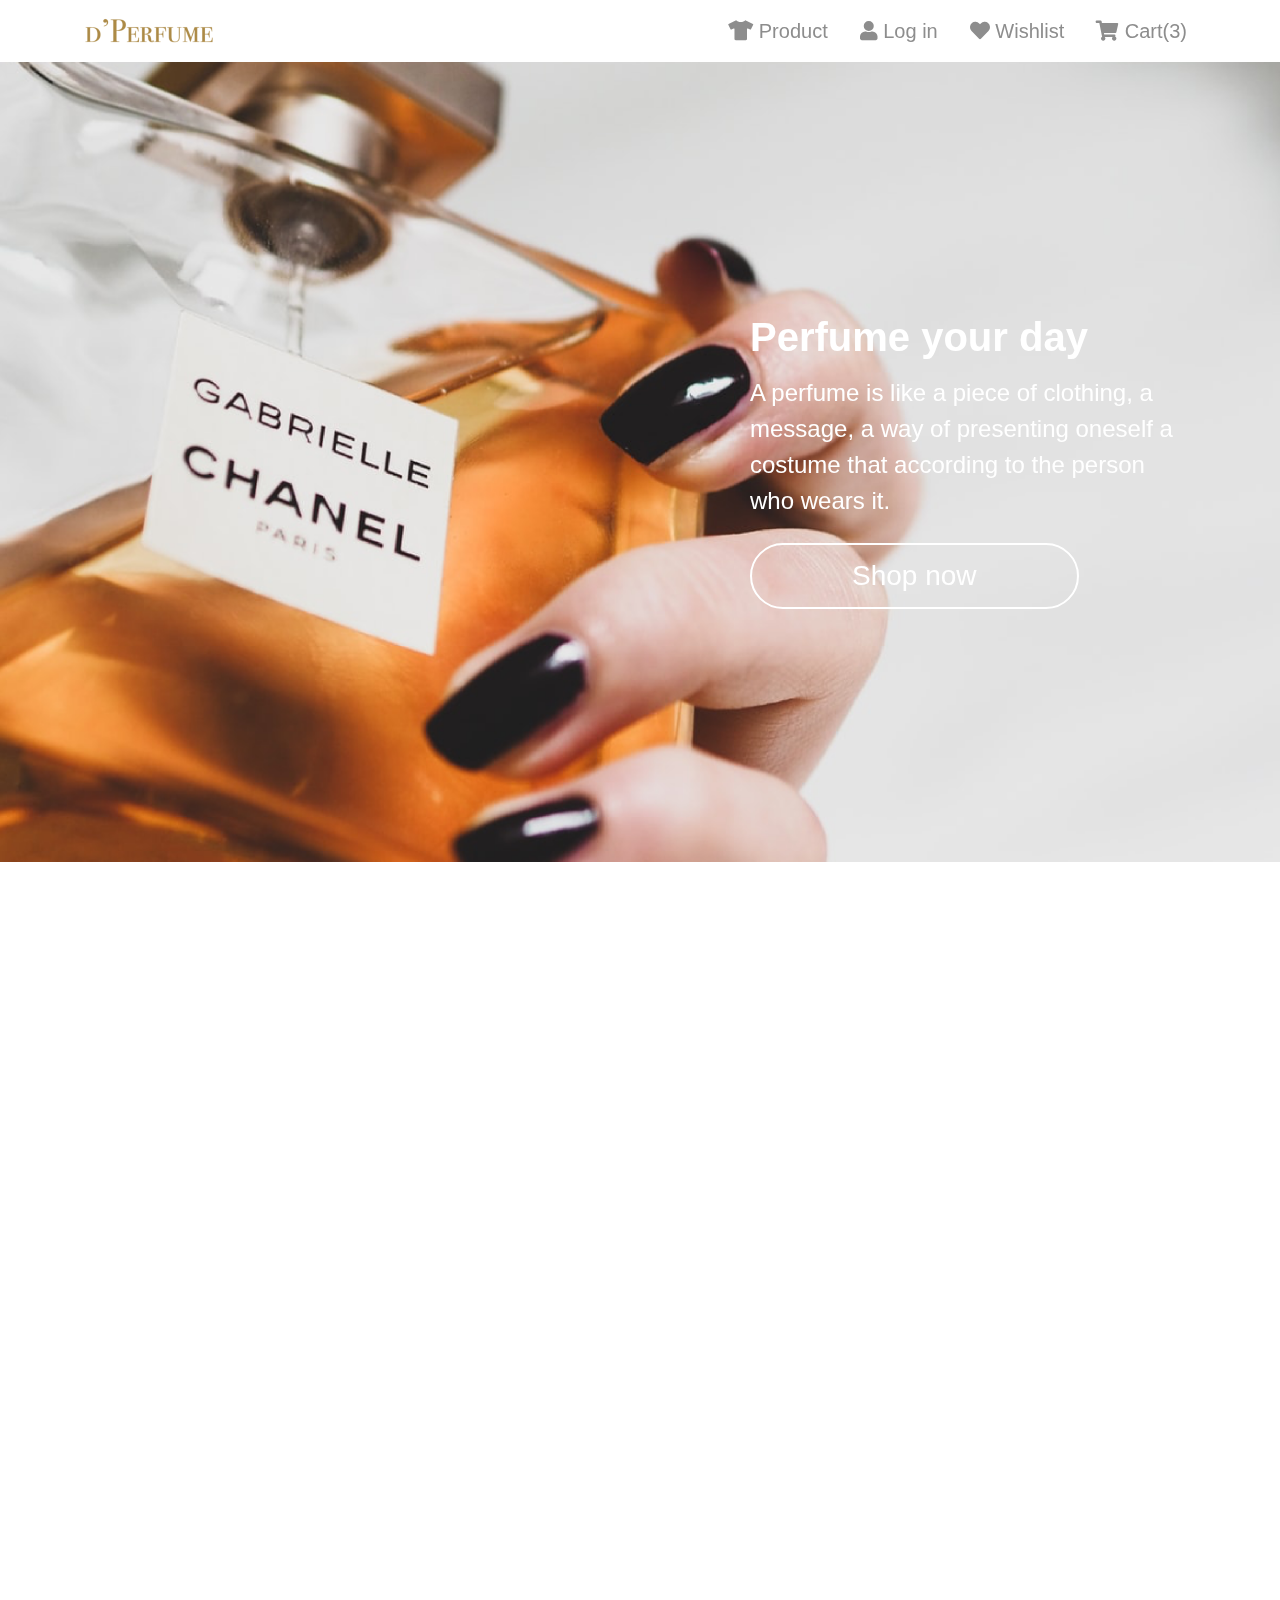
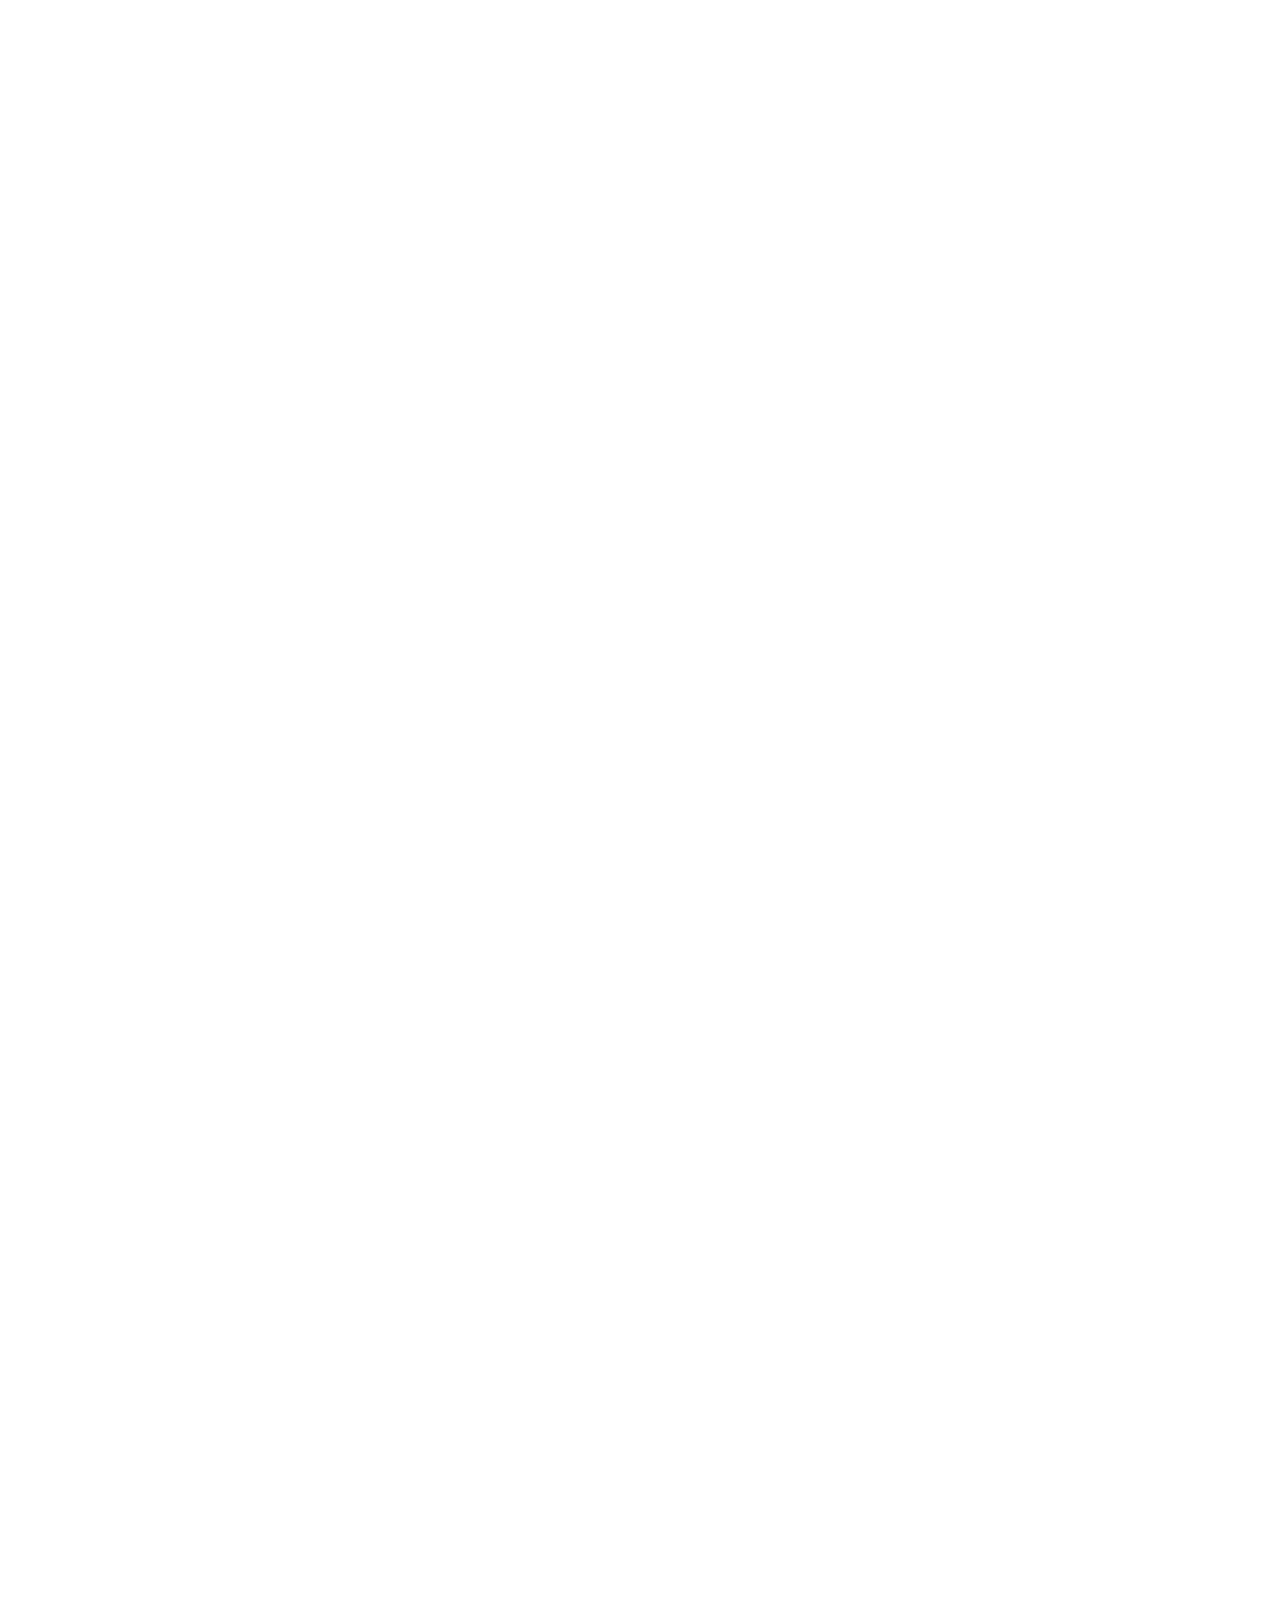
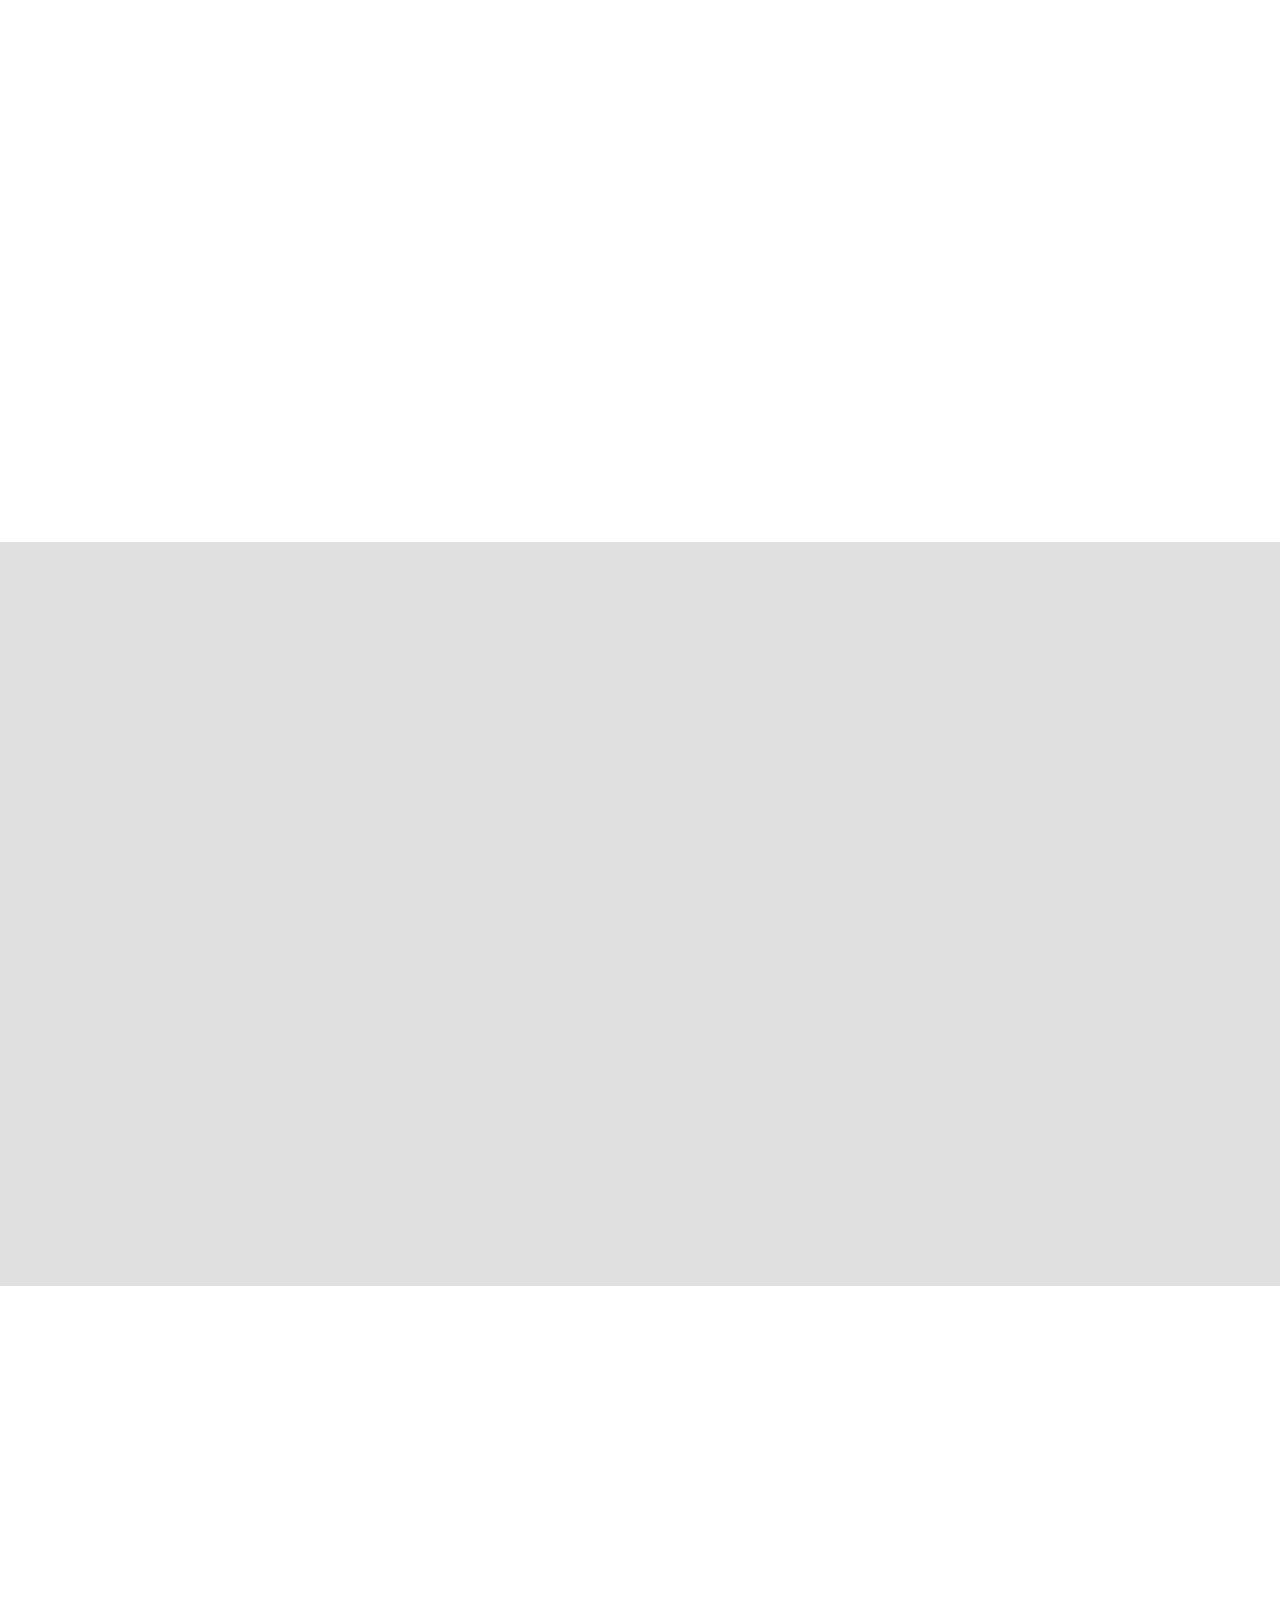
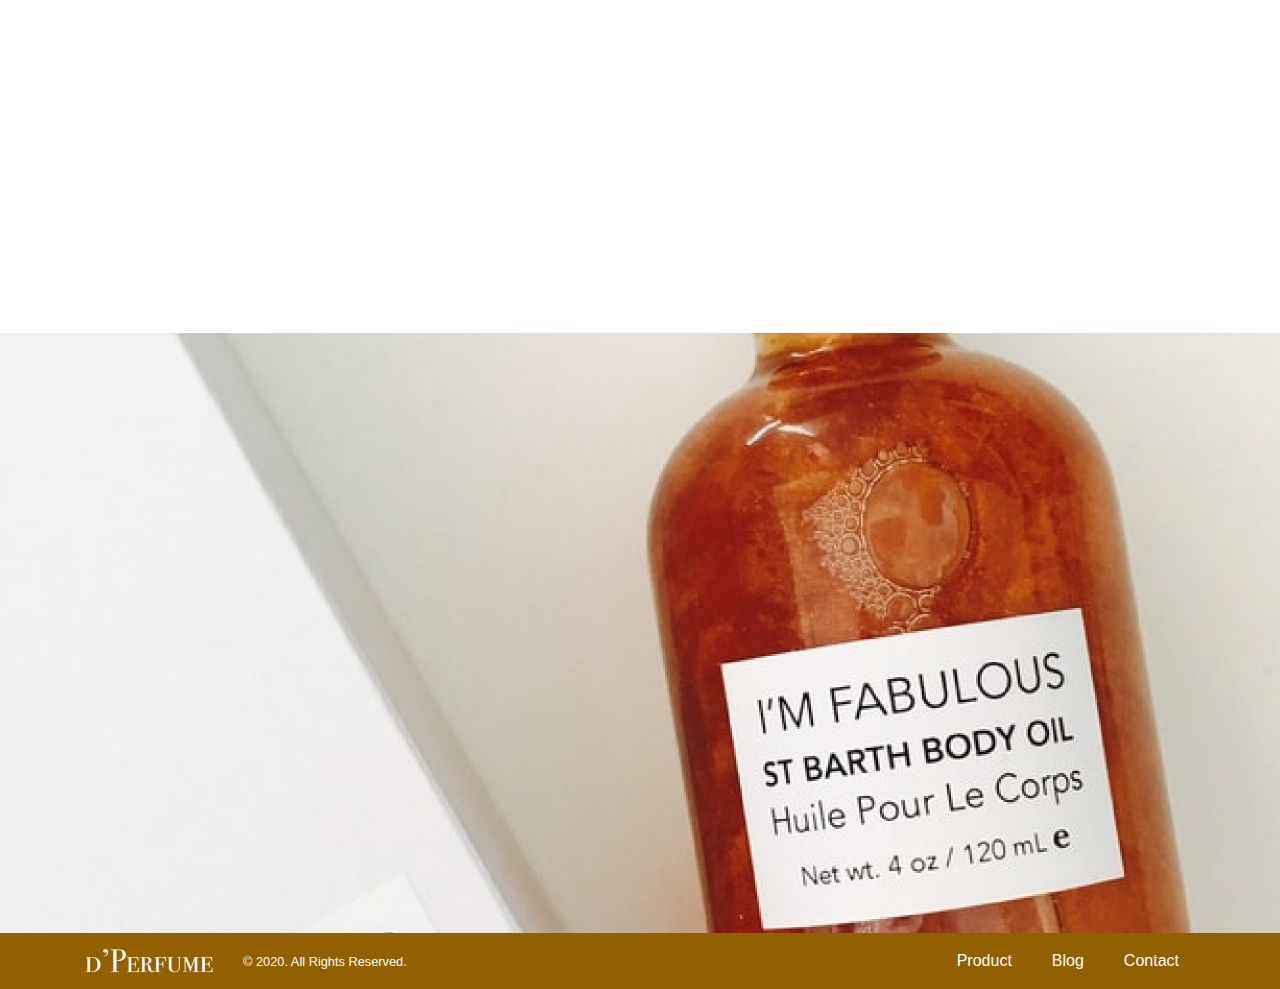
==== commit 817a78ef: "細修" ====
--- a/index.html
+++ b/index.html
@@ -39,7 +39,7 @@
             </a>
 
             <!-- hamburger-icon -->
-            <button class="navbar-toggler border-0 p-0 ml-3" type="button" data-toggle="collapse"
+            <button class="navbar-toggler border-0 p-0" type="button" data-toggle="collapse"
                 data-target="#navbarSupportedContent" aria-controls="navbarSupportedContent" aria-expanded="false"
                 aria-label="Toggle navigation">
                 <i class="fas fa-bars navbar-toggler border-0"></i>
@@ -145,7 +145,7 @@
                         <h3 class="h2 font-weight-bolder">Gabrielle CHANEL</h3>
                         <p class="h5 text-justify">
                             全新嗅覺體驗，花香四溢、明亮馥郁。結合茉莉、依蘭、橙花和最迷人的格拉斯晚香玉之花香，呈現出夢幻花香氣息。極具女性特質的香奈兒嘉柏麗香水，專為光芒四射的她而生。</p>
-                        <a href="#" class="font-weight-bolder mt-3">查看更多</a>
+                        <a href="product-item.html" class="font-weight-bolder mt-3">查看更多</a>
                     </div>
                 </div>
             </div>
@@ -161,7 +161,7 @@
                         <h3 class="h2 font-weight-bolder">Five O’clock Au Gingembre</h3>
                         <p class="h5 text-justify">
                             生薑與溫醇的肉桂香、紅糖的香甜摻和成一氣，溫暖微辛的氣息反倒形成一股輕煙氤氳開來，還帶點微微煙醺感漫溢在整個鼻息之間，細聞之下，又還有溫溫淡淡的木香，溫和而暖心。</p>
-                        <a href="#" class="font-weight-bold mt-3">查看更多</a>
+                        <a href="product-item.html" class="font-weight-bold mt-3">查看更多</a>
                     </div>
                 </div>
             </div>
@@ -236,8 +236,10 @@
             <ul class="row list-unstyled">
                 <!-- card1 -->
                 <li class="card col-md-4 mb-5 mb-md-0" data-aos="flip-up" data-aos-duration="1000">
-                    <a href="#"><img src="source/img/product-grey-md_1.png" class="card-img-top d-md-none"></a>
-                    <a href="#"><img src="source/img/product-grey_1.png" class="card-img-top d-none d-md-block"></a>
+                    <a href="product-item.html"><img src="source/img/product-grey-md_1.png"
+                            class="card-img-top d-md-none"></a>
+                    <a href="product-item.html"><img src="source/img/product-grey_1.png"
+                            class="card-img-top d-none d-md-block"></a>
                     <div class="card-body pt-2 pb-0 px-0">
                         <h4 class="card-title">Poppy & Barley</h4>
                         <p class="card-text mb-1">Jo Malone</p>
@@ -246,8 +248,10 @@
                 </li>
                 <!-- card2 -->
                 <li class="card col-md-4 mb-5 mb-md-0" data-aos="flip-up" data-aos-duration="1000">
-                    <a href="#"><img src="source/img/product-grey-md_2.png" class="card-img-top d-md-none"></a>
-                    <a href="#"><img src="source/img/product-grey_2.png" class="card-img-top d-none d-md-block"></a>
+                    <a href="product-item.html#"><img src="source/img/product-grey-md_2.png"
+                            class="card-img-top d-md-none"></a>
+                    <a href="product-item.html"><img src="source/img/product-grey_2.png"
+                            class="card-img-top d-none d-md-block"></a>
                     <div class="card-body pt-2 pb-0 px-0">
                         <h4 class="card-title">Body Wash</h4>
                         <p class="card-text mb-1">Curology</p>
@@ -257,8 +261,8 @@
                 <!-- card3 -->
                 <li class="card col-md-4" data-aos="flip-up" data-aos-duration="1000">
                     <div class="pic">
-                        <a href="#"><img src="source/img/product-grey-md_3.png" class="card-img-top d-md-none"></a>
-                        <a href="#"><img src="source/img/product-grey_3.png" class="card-img-top d-none d-md-block"></a>
+                        <img src="source/img/product-grey-md_3.png" class="card-img-top d-md-none">
+                        <img src="source/img/product-grey_3.png" class="card-img-top d-none d-md-block">
                         <a href="#" class="mask d-flex justify-content-center align-items-center">
                             <h4 class="text-white mb-0">Sold out</h4>
                         </a>
@@ -292,7 +296,7 @@
                         years, we have collected over 800,000 bottles through
                         Empty Bottle Recycling Campaign and planted more than 860 pine trees for a better environment.
                     </span>
-                    <a href="#" class="font-weight-bolder mt-3">查看更多</a>
+                    <a href="product-item.html" class="font-weight-bolder mt-3">查看更多</a>
                 </div>
             </div>
         </div>
--- a/source/css/all.min.css
+++ b/source/css/all.min.css
@@ -3,4 +3,4 @@
  * Copyright 2011-2020 The Bootstrap Authors
  * Copyright 2011-2020 Twitter, Inc.
  * Licensed under MIT (https://github.com/twbs/bootstrap/blob/main/LICENSE)
- */:root{--blue:#007bff;--indigo:#6610f2;--purple:#6f42c1;--pink:#e83e8c;--red:#dc3545;--orange:#fd7e14;--yellow:#ffc107;--green:#28a745;--teal:#20c997;--cyan:#17a2b8;--white:#fff;--gray:#6c757d;--gray-dark:#343a40;--primary:#916000;--primaryLight:#AC8A46;--secondary:#000000;--success:#28a745;--info:#17a2b8;--warning:#ffc107;--danger:#dc3545;--light:#E0E0E0;--dark:#8D8D8D;--darkER:#707070;--small:#A5A5A5;--white:#ffffff;--breakpoint-xs:0;--breakpoint-sm:576px;--breakpoint-md:768px;--breakpoint-lg:992px;--breakpoint-xl:1200px;--font-family-sans-serif:-apple-system,BlinkMacSystemFont,"Segoe UI","Microsoft JhengHei",Roboto,"Helvetica Neue",Arial,"Noto Sans",sans-serif,"Apple Color Emoji","Segoe UI Emoji","Segoe UI Symbol","Noto Color Emoji";--font-family-monospace:SFMono-Regular,Menlo,Monaco,Consolas,"Liberation Mono","Courier New",monospace}*,::after,::before{box-sizing:border-box}html{font-family:sans-serif;line-height:1.15;-webkit-text-size-adjust:100%;-webkit-tap-highlight-color:transparent}article,aside,figcaption,figure,footer,header,hgroup,main,nav,section{display:block}body{margin:0;font-family:-apple-system,BlinkMacSystemFont,"Segoe UI","Microsoft JhengHei",Roboto,"Helvetica Neue",Arial,"Noto Sans",sans-serif,"Apple Color Emoji","Segoe UI Emoji","Segoe UI Symbol","Noto Color Emoji";font-size:1rem;font-weight:400;line-height:1.5;color:#212529;text-align:left;background-color:#fff}[tabindex="-1"]:focus:not(:focus-visible){outline:0!important}hr{box-sizing:content-box;height:0;overflow:visible}h1,h2,h3,h4,h5,h6{margin-top:0;margin-bottom:.5rem}p{margin-top:0;margin-bottom:1rem}abbr[data-original-title],abbr[title]{text-decoration:underline;-webkit-text-decoration:underline dotted;text-decoration:underline dotted;cursor:help;border-bottom:0;-webkit-text-decoration-skip-ink:none;text-decoration-skip-ink:none}address{margin-bottom:1rem;font-style:normal;line-height:inherit}dl,ol,ul{margin-top:0;margin-bottom:1rem}ol ol,ol ul,ul ol,ul ul{margin-bottom:0}dt{font-weight:500}dd{margin-bottom:.5rem;margin-left:0}blockquote{margin:0 0 1rem}b,strong{font-weight:700}small{font-size:80%}sub,sup{position:relative;font-size:75%;line-height:0;vertical-align:baseline}sub{bottom:-.25em}sup{top:-.5em}a{color:#ac8a46;text-decoration:none;background-color:transparent}a:hover{color:#765e30;text-decoration:none}a:not([href]):not([class]){color:inherit;text-decoration:none}a:not([href]):not([class]):hover{color:inherit;text-decoration:none}code,kbd,pre,samp{font-family:SFMono-Regular,Menlo,Monaco,Consolas,"Liberation Mono","Courier New",monospace;font-size:1em}pre{margin-top:0;margin-bottom:1rem;overflow:auto;-ms-overflow-style:scrollbar}figure{margin:0 0 1rem}img{vertical-align:middle;border-style:none}svg{overflow:hidden;vertical-align:middle}table{border-collapse:collapse}caption{padding-top:.75rem;padding-bottom:.75rem;color:#6c757d;text-align:left;caption-side:bottom}th{text-align:inherit}label{display:inline-block;margin-bottom:.5rem}button{border-radius:0}button:focus{outline:1px dotted;outline:5px auto -webkit-focus-ring-color}button,input,optgroup,select,textarea{margin:0;font-family:inherit;font-size:inherit;line-height:inherit}button,input{overflow:visible}button,select{text-transform:none}[role=button]{cursor:pointer}select{word-wrap:normal}[type=button],[type=reset],[type=submit],button{-webkit-appearance:button}[type=button]:not(:disabled),[type=reset]:not(:disabled),[type=submit]:not(:disabled),button:not(:disabled){cursor:pointer}[type=button]::-moz-focus-inner,[type=reset]::-moz-focus-inner,[type=submit]::-moz-focus-inner,button::-moz-focus-inner{padding:0;border-style:none}input[type=checkbox],input[type=radio]{box-sizing:border-box;padding:0}textarea{overflow:auto;resize:vertical}fieldset{min-width:0;padding:0;margin:0;border:0}legend{display:block;width:100%;max-width:100%;padding:0;margin-bottom:.5rem;font-size:1.5rem;line-height:inherit;color:inherit;white-space:normal}progress{vertical-align:baseline}[type=number]::-webkit-inner-spin-button,[type=number]::-webkit-outer-spin-button{height:auto}[type=search]{outline-offset:-2px;-webkit-appearance:none}[type=search]::-webkit-search-decoration{-webkit-appearance:none}::-webkit-file-upload-button{font:inherit;-webkit-appearance:button}output{display:inline-block}summary{display:list-item;cursor:pointer}template{display:none}[hidden]{display:none!important}.h1,.h2,.h3,.h4,.h5,.h6,h1,h2,h3,h4,h5,h6{margin-bottom:.5rem;font-weight:400;line-height:1.5}.h1,h1{font-size:2.5rem}.h2,h2{font-size:2rem}.h3,h3{font-size:1.75rem}.h4,h4{font-size:1.5rem}.h5,h5{font-size:1.25rem}.h6,h6{font-size:1rem}.lead{font-size:1.25rem;font-weight:300}.display-1{font-size:6rem;font-weight:300;line-height:1.5}.display-2{font-size:5.5rem;font-weight:300;line-height:1.5}.display-3{font-size:4.5rem;font-weight:300;line-height:1.5}.display-4{font-size:3.5rem;font-weight:300;line-height:1.5}hr{margin-top:1rem;margin-bottom:1rem;border:0;border-top:1px solid rgba(0,0,0,.1)}.small,small{font-size:80%;font-weight:400}.mark,mark{padding:.2em;background-color:#fcf8e3}.list-unstyled{padding-left:0;list-style:none}.list-inline{padding-left:0;list-style:none}.list-inline-item{display:inline-block}.list-inline-item:not(:last-child){margin-right:.5rem}.initialism{font-size:90%;text-transform:uppercase}.blockquote{margin-bottom:1rem;font-size:1.25rem}.blockquote-footer{display:block;font-size:80%;color:#6c757d}.blockquote-footer::before{content:"— "}.img-fluid{max-width:100%;height:auto}.img-thumbnail{padding:.25rem;background-color:#fff;border:1px solid #dee2e6;border-radius:.25rem;max-width:100%;height:auto}.figure{display:inline-block}.figure-img{margin-bottom:.5rem;line-height:1}.figure-caption{font-size:90%;color:#6c757d}code{font-size:87.5%;color:#e83e8c;word-wrap:break-word}a>code{color:inherit}kbd{padding:.2rem .4rem;font-size:87.5%;color:#fff;background-color:#212529;border-radius:.2rem}kbd kbd{padding:0;font-size:100%;font-weight:500}pre{display:block;font-size:87.5%;color:#212529}pre code{font-size:inherit;color:inherit;word-break:normal}.pre-scrollable{max-height:340px;overflow-y:scroll}.container,.container-fluid,.container-lg,.container-md,.container-sm,.container-xl{width:100%;padding-right:15px;padding-left:15px;margin-right:auto;margin-left:auto}@media (min-width:576px){.container,.container-sm{max-width:540px}}@media (min-width:768px){.container,.container-md,.container-sm{max-width:720px}}@media (min-width:992px){.container,.container-lg,.container-md,.container-sm{max-width:960px}}@media (min-width:1200px){.container,.container-lg,.container-md,.container-sm,.container-xl{max-width:1140px}}.row{display:flex;flex-wrap:wrap;margin-right:-15px;margin-left:-15px}.no-gutters{margin-right:0;margin-left:0}.no-gutters>.col,.no-gutters>[class*=col-]{padding-right:0;padding-left:0}.col,.col-1,.col-10,.col-11,.col-12,.col-2,.col-3,.col-4,.col-5,.col-6,.col-7,.col-8,.col-9,.col-auto,.col-lg,.col-lg-1,.col-lg-10,.col-lg-11,.col-lg-12,.col-lg-2,.col-lg-3,.col-lg-4,.col-lg-5,.col-lg-6,.col-lg-7,.col-lg-8,.col-lg-9,.col-lg-auto,.col-md,.col-md-1,.col-md-10,.col-md-11,.col-md-12,.col-md-2,.col-md-3,.col-md-4,.col-md-5,.col-md-6,.col-md-7,.col-md-8,.col-md-9,.col-md-auto,.col-sm,.col-sm-1,.col-sm-10,.col-sm-11,.col-sm-12,.col-sm-2,.col-sm-3,.col-sm-4,.col-sm-5,.col-sm-6,.col-sm-7,.col-sm-8,.col-sm-9,.col-sm-auto,.col-xl,.col-xl-1,.col-xl-10,.col-xl-11,.col-xl-12,.col-xl-2,.col-xl-3,.col-xl-4,.col-xl-5,.col-xl-6,.col-xl-7,.col-xl-8,.col-xl-9,.col-xl-auto{position:relative;width:100%;padding-right:15px;padding-left:15px}.col{flex-basis:0;flex-grow:1;max-width:100%}.row-cols-1>*{flex:0 0 100%;max-width:100%}.row-cols-2>*{flex:0 0 50%;max-width:50%}.row-cols-3>*{flex:0 0 33.3333333333%;max-width:33.3333333333%}.row-cols-4>*{flex:0 0 25%;max-width:25%}.row-cols-5>*{flex:0 0 20%;max-width:20%}.row-cols-6>*{flex:0 0 16.6666666667%;max-width:16.6666666667%}.col-auto{flex:0 0 auto;width:auto;max-width:100%}.col-1{flex:0 0 8.3333333333%;max-width:8.3333333333%}.col-2{flex:0 0 16.6666666667%;max-width:16.6666666667%}.col-3{flex:0 0 25%;max-width:25%}.col-4{flex:0 0 33.3333333333%;max-width:33.3333333333%}.col-5{flex:0 0 41.6666666667%;max-width:41.6666666667%}.col-6{flex:0 0 50%;max-width:50%}.col-7{flex:0 0 58.3333333333%;max-width:58.3333333333%}.col-8{flex:0 0 66.6666666667%;max-width:66.6666666667%}.col-9{flex:0 0 75%;max-width:75%}.col-10{flex:0 0 83.3333333333%;max-width:83.3333333333%}.col-11{flex:0 0 91.6666666667%;max-width:91.6666666667%}.col-12{flex:0 0 100%;max-width:100%}.order-first{order:-1}.order-last{order:13}.order-0{order:0}.order-1{order:1}.order-2{order:2}.order-3{order:3}.order-4{order:4}.order-5{order:5}.order-6{order:6}.order-7{order:7}.order-8{order:8}.order-9{order:9}.order-10{order:10}.order-11{order:11}.order-12{order:12}.offset-1{margin-left:8.3333333333%}.offset-2{margin-left:16.6666666667%}.offset-3{margin-left:25%}.offset-4{margin-left:33.3333333333%}.offset-5{margin-left:41.6666666667%}.offset-6{margin-left:50%}.offset-7{margin-left:58.3333333333%}.offset-8{margin-left:66.6666666667%}.offset-9{margin-left:75%}.offset-10{margin-left:83.3333333333%}.offset-11{margin-left:91.6666666667%}@media (min-width:576px){.col-sm{flex-basis:0;flex-grow:1;max-width:100%}.row-cols-sm-1>*{flex:0 0 100%;max-width:100%}.row-cols-sm-2>*{flex:0 0 50%;max-width:50%}.row-cols-sm-3>*{flex:0 0 33.3333333333%;max-width:33.3333333333%}.row-cols-sm-4>*{flex:0 0 25%;max-width:25%}.row-cols-sm-5>*{flex:0 0 20%;max-width:20%}.row-cols-sm-6>*{flex:0 0 16.6666666667%;max-width:16.6666666667%}.col-sm-auto{flex:0 0 auto;width:auto;max-width:100%}.col-sm-1{flex:0 0 8.3333333333%;max-width:8.3333333333%}.col-sm-2{flex:0 0 16.6666666667%;max-width:16.6666666667%}.col-sm-3{flex:0 0 25%;max-width:25%}.col-sm-4{flex:0 0 33.3333333333%;max-width:33.3333333333%}.col-sm-5{flex:0 0 41.6666666667%;max-width:41.6666666667%}.col-sm-6{flex:0 0 50%;max-width:50%}.col-sm-7{flex:0 0 58.3333333333%;max-width:58.3333333333%}.col-sm-8{flex:0 0 66.6666666667%;max-width:66.6666666667%}.col-sm-9{flex:0 0 75%;max-width:75%}.col-sm-10{flex:0 0 83.3333333333%;max-width:83.3333333333%}.col-sm-11{flex:0 0 91.6666666667%;max-width:91.6666666667%}.col-sm-12{flex:0 0 100%;max-width:100%}.order-sm-first{order:-1}.order-sm-last{order:13}.order-sm-0{order:0}.order-sm-1{order:1}.order-sm-2{order:2}.order-sm-3{order:3}.order-sm-4{order:4}.order-sm-5{order:5}.order-sm-6{order:6}.order-sm-7{order:7}.order-sm-8{order:8}.order-sm-9{order:9}.order-sm-10{order:10}.order-sm-11{order:11}.order-sm-12{order:12}.offset-sm-0{margin-left:0}.offset-sm-1{margin-left:8.3333333333%}.offset-sm-2{margin-left:16.6666666667%}.offset-sm-3{margin-left:25%}.offset-sm-4{margin-left:33.3333333333%}.offset-sm-5{margin-left:41.6666666667%}.offset-sm-6{margin-left:50%}.offset-sm-7{margin-left:58.3333333333%}.offset-sm-8{margin-left:66.6666666667%}.offset-sm-9{margin-left:75%}.offset-sm-10{margin-left:83.3333333333%}.offset-sm-11{margin-left:91.6666666667%}}@media (min-width:768px){.col-md{flex-basis:0;flex-grow:1;max-width:100%}.row-cols-md-1>*{flex:0 0 100%;max-width:100%}.row-cols-md-2>*{flex:0 0 50%;max-width:50%}.row-cols-md-3>*{flex:0 0 33.3333333333%;max-width:33.3333333333%}.row-cols-md-4>*{flex:0 0 25%;max-width:25%}.row-cols-md-5>*{flex:0 0 20%;max-width:20%}.row-cols-md-6>*{flex:0 0 16.6666666667%;max-width:16.6666666667%}.col-md-auto{flex:0 0 auto;width:auto;max-width:100%}.col-md-1{flex:0 0 8.3333333333%;max-width:8.3333333333%}.col-md-2{flex:0 0 16.6666666667%;max-width:16.6666666667%}.col-md-3{flex:0 0 25%;max-width:25%}.col-md-4{flex:0 0 33.3333333333%;max-width:33.3333333333%}.col-md-5{flex:0 0 41.6666666667%;max-width:41.6666666667%}.col-md-6{flex:0 0 50%;max-width:50%}.col-md-7{flex:0 0 58.3333333333%;max-width:58.3333333333%}.col-md-8{flex:0 0 66.6666666667%;max-width:66.6666666667%}.col-md-9{flex:0 0 75%;max-width:75%}.col-md-10{flex:0 0 83.3333333333%;max-width:83.3333333333%}.col-md-11{flex:0 0 91.6666666667%;max-width:91.6666666667%}.col-md-12{flex:0 0 100%;max-width:100%}.order-md-first{order:-1}.order-md-last{order:13}.order-md-0{order:0}.order-md-1{order:1}.order-md-2{order:2}.order-md-3{order:3}.order-md-4{order:4}.order-md-5{order:5}.order-md-6{order:6}.order-md-7{order:7}.order-md-8{order:8}.order-md-9{order:9}.order-md-10{order:10}.order-md-11{order:11}.order-md-12{order:12}.offset-md-0{margin-left:0}.offset-md-1{margin-left:8.3333333333%}.offset-md-2{margin-left:16.6666666667%}.offset-md-3{margin-left:25%}.offset-md-4{margin-left:33.3333333333%}.offset-md-5{margin-left:41.6666666667%}.offset-md-6{margin-left:50%}.offset-md-7{margin-left:58.3333333333%}.offset-md-8{margin-left:66.6666666667%}.offset-md-9{margin-left:75%}.offset-md-10{margin-left:83.3333333333%}.offset-md-11{margin-left:91.6666666667%}}@media (min-width:992px){.col-lg{flex-basis:0;flex-grow:1;max-width:100%}.row-cols-lg-1>*{flex:0 0 100%;max-width:100%}.row-cols-lg-2>*{flex:0 0 50%;max-width:50%}.row-cols-lg-3>*{flex:0 0 33.3333333333%;max-width:33.3333333333%}.row-cols-lg-4>*{flex:0 0 25%;max-width:25%}.row-cols-lg-5>*{flex:0 0 20%;max-width:20%}.row-cols-lg-6>*{flex:0 0 16.6666666667%;max-width:16.6666666667%}.col-lg-auto{flex:0 0 auto;width:auto;max-width:100%}.col-lg-1{flex:0 0 8.3333333333%;max-width:8.3333333333%}.col-lg-2{flex:0 0 16.6666666667%;max-width:16.6666666667%}.col-lg-3{flex:0 0 25%;max-width:25%}.col-lg-4{flex:0 0 33.3333333333%;max-width:33.3333333333%}.col-lg-5{flex:0 0 41.6666666667%;max-width:41.6666666667%}.col-lg-6{flex:0 0 50%;max-width:50%}.col-lg-7{flex:0 0 58.3333333333%;max-width:58.3333333333%}.col-lg-8{flex:0 0 66.6666666667%;max-width:66.6666666667%}.col-lg-9{flex:0 0 75%;max-width:75%}.col-lg-10{flex:0 0 83.3333333333%;max-width:83.3333333333%}.col-lg-11{flex:0 0 91.6666666667%;max-width:91.6666666667%}.col-lg-12{flex:0 0 100%;max-width:100%}.order-lg-first{order:-1}.order-lg-last{order:13}.order-lg-0{order:0}.order-lg-1{order:1}.order-lg-2{order:2}.order-lg-3{order:3}.order-lg-4{order:4}.order-lg-5{order:5}.order-lg-6{order:6}.order-lg-7{order:7}.order-lg-8{order:8}.order-lg-9{order:9}.order-lg-10{order:10}.order-lg-11{order:11}.order-lg-12{order:12}.offset-lg-0{margin-left:0}.offset-lg-1{margin-left:8.3333333333%}.offset-lg-2{margin-left:16.6666666667%}.offset-lg-3{margin-left:25%}.offset-lg-4{margin-left:33.3333333333%}.offset-lg-5{margin-left:41.6666666667%}.offset-lg-6{margin-left:50%}.offset-lg-7{margin-left:58.3333333333%}.offset-lg-8{margin-left:66.6666666667%}.offset-lg-9{margin-left:75%}.offset-lg-10{margin-left:83.3333333333%}.offset-lg-11{margin-left:91.6666666667%}}@media (min-width:1200px){.col-xl{flex-basis:0;flex-grow:1;max-width:100%}.row-cols-xl-1>*{flex:0 0 100%;max-width:100%}.row-cols-xl-2>*{flex:0 0 50%;max-width:50%}.row-cols-xl-3>*{flex:0 0 33.3333333333%;max-width:33.3333333333%}.row-cols-xl-4>*{flex:0 0 25%;max-width:25%}.row-cols-xl-5>*{flex:0 0 20%;max-width:20%}.row-cols-xl-6>*{flex:0 0 16.6666666667%;max-width:16.6666666667%}.col-xl-auto{flex:0 0 auto;width:auto;max-width:100%}.col-xl-1{flex:0 0 8.3333333333%;max-width:8.3333333333%}.col-xl-2{flex:0 0 16.6666666667%;max-width:16.6666666667%}.col-xl-3{flex:0 0 25%;max-width:25%}.col-xl-4{flex:0 0 33.3333333333%;max-width:33.3333333333%}.col-xl-5{flex:0 0 41.6666666667%;max-width:41.6666666667%}.col-xl-6{flex:0 0 50%;max-width:50%}.col-xl-7{flex:0 0 58.3333333333%;max-width:58.3333333333%}.col-xl-8{flex:0 0 66.6666666667%;max-width:66.6666666667%}.col-xl-9{flex:0 0 75%;max-width:75%}.col-xl-10{flex:0 0 83.3333333333%;max-width:83.3333333333%}.col-xl-11{flex:0 0 91.6666666667%;max-width:91.6666666667%}.col-xl-12{flex:0 0 100%;max-width:100%}.order-xl-first{order:-1}.order-xl-last{order:13}.order-xl-0{order:0}.order-xl-1{order:1}.order-xl-2{order:2}.order-xl-3{order:3}.order-xl-4{order:4}.order-xl-5{order:5}.order-xl-6{order:6}.order-xl-7{order:7}.order-xl-8{order:8}.order-xl-9{order:9}.order-xl-10{order:10}.order-xl-11{order:11}.order-xl-12{order:12}.offset-xl-0{margin-left:0}.offset-xl-1{margin-left:8.3333333333%}.offset-xl-2{margin-left:16.6666666667%}.offset-xl-3{margin-left:25%}.offset-xl-4{margin-left:33.3333333333%}.offset-xl-5{margin-left:41.6666666667%}.offset-xl-6{margin-left:50%}.offset-xl-7{margin-left:58.3333333333%}.offset-xl-8{margin-left:66.6666666667%}.offset-xl-9{margin-left:75%}.offset-xl-10{margin-left:83.3333333333%}.offset-xl-11{margin-left:91.6666666667%}}.table{width:100%;margin-bottom:1rem;color:#8d8d8d}.table td,.table th{padding:.75rem;vertical-align:top;border-top:0 solid #dee2e6}.table thead th{vertical-align:bottom;border-bottom:0 solid #dee2e6}.table tbody+tbody{border-top:0 solid #dee2e6}.table-sm td,.table-sm th{padding:.3rem}.table-bordered{border:0 solid #dee2e6}.table-bordered td,.table-bordered th{border:0 solid #dee2e6}.table-bordered thead td,.table-bordered thead th{border-bottom-width:0}.table-borderless tbody+tbody,.table-borderless td,.table-borderless th,.table-borderless thead th{border:0}.table-striped tbody tr:nth-of-type(odd){background-color:rgba(0,0,0,.05)}.table-hover tbody tr:hover{color:#8d8d8d;background-color:rgba(0,0,0,.075)}.table-primary,.table-primary>td,.table-primary>th{background-color:#e0d2b8}.table-primary tbody+tbody,.table-primary td,.table-primary th,.table-primary thead th{border-color:#c6ac7a}.table-hover .table-primary:hover{background-color:#d8c7a6}.table-hover .table-primary:hover>td,.table-hover .table-primary:hover>th{background-color:#d8c7a6}.table-primaryLight,.table-primaryLight>td,.table-primaryLight>th{background-color:#e8decb}.table-primaryLight tbody+tbody,.table-primaryLight td,.table-primaryLight th,.table-primaryLight thead th{border-color:#d4c29f}.table-hover .table-primaryLight:hover{background-color:#e0d3b9}.table-hover .table-primaryLight:hover>td,.table-hover .table-primaryLight:hover>th{background-color:#e0d3b9}.table-secondary,.table-secondary>td,.table-secondary>th{background-color:#b8b8b8}.table-secondary tbody+tbody,.table-secondary td,.table-secondary th,.table-secondary thead th{border-color:#7a7a7a}.table-hover .table-secondary:hover{background-color:#ababab}.table-hover .table-secondary:hover>td,.table-hover .table-secondary:hover>th{background-color:#ababab}.table-success,.table-success>td,.table-success>th{background-color:#c3e6cb}.table-success tbody+tbody,.table-success td,.table-success th,.table-success thead th{border-color:#8fd19e}.table-hover .table-success:hover{background-color:#b1dfbb}.table-hover .table-success:hover>td,.table-hover .table-success:hover>th{background-color:#b1dfbb}.table-info,.table-info>td,.table-info>th{background-color:#bee5eb}.table-info tbody+tbody,.table-info td,.table-info th,.table-info thead th{border-color:#86cfda}.table-hover .table-info:hover{background-color:#abdde5}.table-hover .table-info:hover>td,.table-hover .table-info:hover>th{background-color:#abdde5}.table-warning,.table-warning>td,.table-warning>th{background-color:#ffeeba}.table-warning tbody+tbody,.table-warning td,.table-warning th,.table-warning thead th{border-color:#ffdf7e}.table-hover .table-warning:hover{background-color:#ffe8a1}.table-hover .table-warning:hover>td,.table-hover .table-warning:hover>th{background-color:#ffe8a1}.table-danger,.table-danger>td,.table-danger>th{background-color:#f5c6cb}.table-danger tbody+tbody,.table-danger td,.table-danger th,.table-danger thead th{border-color:#ed969e}.table-hover .table-danger:hover{background-color:#f1b0b7}.table-hover .table-danger:hover>td,.table-hover .table-danger:hover>th{background-color:#f1b0b7}.table-light,.table-light>td,.table-light>th{background-color:#f6f6f6}.table-light tbody+tbody,.table-light td,.table-light th,.table-light thead th{border-color:#efefef}.table-hover .table-light:hover{background-color:#e9e9e9}.table-hover .table-light:hover>td,.table-hover .table-light:hover>th{background-color:#e9e9e9}.table-dark,.table-dark>td,.table-dark>th{background-color:#dfdfdf}.table-dark tbody+tbody,.table-dark td,.table-dark th,.table-dark thead th{border-color:#c4c4c4}.table-hover .table-dark:hover{background-color:#d2d2d2}.table-hover .table-dark:hover>td,.table-hover .table-dark:hover>th{background-color:#d2d2d2}.table-darkER,.table-darkER>td,.table-darkER>th{background-color:#d7d7d7}.table-darkER tbody+tbody,.table-darkER td,.table-darkER th,.table-darkER thead th{border-color:#b5b5b5}.table-hover .table-darkER:hover{background-color:#cacaca}.table-hover .table-darkER:hover>td,.table-hover .table-darkER:hover>th{background-color:#cacaca}.table-small,.table-small>td,.table-small>th{background-color:#e6e6e6}.table-small tbody+tbody,.table-small td,.table-small th,.table-small thead th{border-color:#d0d0d0}.table-hover .table-small:hover{background-color:#d9d9d9}.table-hover .table-small:hover>td,.table-hover .table-small:hover>th{background-color:#d9d9d9}.table-white,.table-white>td,.table-white>th{background-color:#fff}.table-white tbody+tbody,.table-white td,.table-white th,.table-white thead th{border-color:#fff}.table-hover .table-white:hover{background-color:#f2f2f2}.table-hover .table-white:hover>td,.table-hover .table-white:hover>th{background-color:#f2f2f2}.table-active,.table-active>td,.table-active>th{background-color:rgba(0,0,0,.075)}.table-hover .table-active:hover{background-color:rgba(0,0,0,.075)}.table-hover .table-active:hover>td,.table-hover .table-active:hover>th{background-color:rgba(0,0,0,.075)}.table .thead-dark th{color:#fff;background-color:#343a40;border-color:#454d55}.table .thead-light th{color:#495057;background-color:#e9ecef;border-color:#dee2e6}.table-dark{color:#fff;background-color:#343a40}.table-dark td,.table-dark th,.table-dark thead th{border-color:#454d55}.table-dark.table-bordered{border:0}.table-dark.table-striped tbody tr:nth-of-type(odd){background-color:rgba(255,255,255,.05)}.table-dark.table-hover tbody tr:hover{color:#fff;background-color:rgba(255,255,255,.075)}@media (max-width:575.98px){.table-responsive-sm{display:block;width:100%;overflow-x:auto;-webkit-overflow-scrolling:touch}.table-responsive-sm>.table-bordered{border:0}}@media (max-width:767.98px){.table-responsive-md{display:block;width:100%;overflow-x:auto;-webkit-overflow-scrolling:touch}.table-responsive-md>.table-bordered{border:0}}@media (max-width:991.98px){.table-responsive-lg{display:block;width:100%;overflow-x:auto;-webkit-overflow-scrolling:touch}.table-responsive-lg>.table-bordered{border:0}}@media (max-width:1199.98px){.table-responsive-xl{display:block;width:100%;overflow-x:auto;-webkit-overflow-scrolling:touch}.table-responsive-xl>.table-bordered{border:0}}.table-responsive{display:block;width:100%;overflow-x:auto;-webkit-overflow-scrolling:touch}.table-responsive>.table-bordered{border:0}.form-control{display:block;width:100%;height:calc(1.5em + .75rem + 2px);padding:.375rem .75rem;font-size:1rem;font-weight:400;line-height:1.5;color:#495057;background-color:#fff;background-clip:padding-box;border:1px solid #ced4da;border-radius:.25rem;transition:border-color .15s ease-in-out,box-shadow .15s ease-in-out}@media (prefers-reduced-motion:reduce){.form-control{transition:none}}.form-control::-ms-expand{background-color:transparent;border:0}.form-control:-moz-focusring{color:transparent;text-shadow:0 0 0 #495057}.form-control:focus{color:#495057;background-color:#fff;border-color:#ffaf12;outline:0;box-shadow:0 0 0 .2rem rgba(145,96,0,.25)}.form-control::placeholder{color:#6c757d;opacity:1}.form-control:disabled,.form-control[readonly]{background-color:#e9ecef;opacity:1}input[type=date].form-control,input[type=datetime-local].form-control,input[type=month].form-control,input[type=time].form-control{-webkit-appearance:none;-moz-appearance:none;appearance:none}select.form-control:focus::-ms-value{color:#495057;background-color:#fff}.form-control-file,.form-control-range{display:block;width:100%}.col-form-label{padding-top:calc(.375rem + 1px);padding-bottom:calc(.375rem + 1px);margin-bottom:0;font-size:inherit;line-height:1.5}.col-form-label-lg{padding-top:calc(.5rem + 1px);padding-bottom:calc(.5rem + 1px);font-size:1rem;line-height:1.5}.col-form-label-sm{padding-top:calc(.25rem + 1px);padding-bottom:calc(.25rem + 1px);font-size:.875rem;line-height:1.5}.form-control-plaintext{display:block;width:100%;padding:.375rem 0;margin-bottom:0;font-size:1rem;line-height:1.5;color:#212529;background-color:transparent;border:solid transparent;border-width:1px 0}.form-control-plaintext.form-control-lg,.form-control-plaintext.form-control-sm{padding-right:0;padding-left:0}.form-control-sm{height:calc(1.5em + .5rem + 2px);padding:.25rem .5rem;font-size:.875rem;line-height:1.5;border-radius:.2rem}.form-control-lg{height:calc(1.5em + 1rem + 2px);padding:.5rem 1rem;font-size:1rem;line-height:1.5;border-radius:.3rem}select.form-control[multiple],select.form-control[size]{height:auto}textarea.form-control{height:auto}.form-group{margin-bottom:1rem}.form-text{display:block;margin-top:.25rem}.form-row{display:flex;flex-wrap:wrap;margin-right:-5px;margin-left:-5px}.form-row>.col,.form-row>[class*=col-]{padding-right:5px;padding-left:5px}.form-check{position:relative;display:block;padding-left:1.25rem}.form-check-input{position:absolute;margin-top:.3rem;margin-left:-1.25rem}.form-check-input:disabled~.form-check-label,.form-check-input[disabled]~.form-check-label{color:#6c757d}.form-check-label{margin-bottom:0}.form-check-inline{display:inline-flex;align-items:center;padding-left:0;margin-right:.75rem}.form-check-inline .form-check-input{position:static;margin-top:0;margin-right:.3125rem;margin-left:0}.valid-feedback{display:none;width:100%;margin-top:.25rem;font-size:80%;color:#28a745}.valid-tooltip{position:absolute;top:100%;left:0;z-index:5;display:none;max-width:100%;padding:.25rem .5rem;margin-top:.1rem;font-size:.875rem;line-height:1.5;color:#fff;background-color:rgba(40,167,69,.9);border-radius:.25rem}.is-valid~.valid-feedback,.is-valid~.valid-tooltip,.was-validated :valid~.valid-feedback,.was-validated :valid~.valid-tooltip{display:block}.form-control.is-valid,.was-validated .form-control:valid{border-color:#28a745;padding-right:calc(1.5em + .75rem);background-image:url("data:image/svg+xml,%3csvg xmlns='http://www.w3.org/2000/svg' width='8' height='8' viewBox='0 0 8 8'%3e%3cpath fill='%2328a745' d='M2.3 6.73L.6 4.53c-.4-1.04.46-1.4 1.1-.8l1.1 1.4 3.4-3.8c.6-.63 1.6-.27 1.2.7l-4 4.6c-.43.5-.8.4-1.1.1z'/%3e%3c/svg%3e");background-repeat:no-repeat;background-position:right calc(.375em + .1875rem) center;background-size:calc(.75em + .375rem) calc(.75em + .375rem)}.form-control.is-valid:focus,.was-validated .form-control:valid:focus{border-color:#28a745;box-shadow:0 0 0 .2rem rgba(40,167,69,.25)}.was-validated textarea.form-control:valid,textarea.form-control.is-valid{padding-right:calc(1.5em + .75rem);background-position:top calc(.375em + .1875rem) right calc(.375em + .1875rem)}.custom-select.is-valid,.was-validated .custom-select:valid{border-color:#28a745;padding-right:calc(.75em + 2.3125rem);background:url("data:image/svg+xml,%3csvg xmlns='http://www.w3.org/2000/svg' width='4' height='5' viewBox='0 0 4 5'%3e%3cpath fill='%23343a40' d='M2 0L0 2h4zm0 5L0 3h4z'/%3e%3c/svg%3e") no-repeat right .75rem center/8px 10px,url("data:image/svg+xml,%3csvg xmlns='http://www.w3.org/2000/svg' width='8' height='8' viewBox='0 0 8 8'%3e%3cpath fill='%2328a745' d='M2.3 6.73L.6 4.53c-.4-1.04.46-1.4 1.1-.8l1.1 1.4 3.4-3.8c.6-.63 1.6-.27 1.2.7l-4 4.6c-.43.5-.8.4-1.1.1z'/%3e%3c/svg%3e") #fff no-repeat center right 1.75rem/calc(.75em + .375rem) calc(.75em + .375rem)}.custom-select.is-valid:focus,.was-validated .custom-select:valid:focus{border-color:#28a745;box-shadow:0 0 0 .2rem rgba(40,167,69,.25)}.form-check-input.is-valid~.form-check-label,.was-validated .form-check-input:valid~.form-check-label{color:#28a745}.form-check-input.is-valid~.valid-feedback,.form-check-input.is-valid~.valid-tooltip,.was-validated .form-check-input:valid~.valid-feedback,.was-validated .form-check-input:valid~.valid-tooltip{display:block}.custom-control-input.is-valid~.custom-control-label,.was-validated .custom-control-input:valid~.custom-control-label{color:#28a745}.custom-control-input.is-valid~.custom-control-label::before,.was-validated .custom-control-input:valid~.custom-control-label::before{border-color:#28a745}.custom-control-input.is-valid:checked~.custom-control-label::before,.was-validated .custom-control-input:valid:checked~.custom-control-label::before{border-color:#34ce57;background-color:#34ce57}.custom-control-input.is-valid:focus~.custom-control-label::before,.was-validated .custom-control-input:valid:focus~.custom-control-label::before{box-shadow:0 0 0 .2rem rgba(40,167,69,.25)}.custom-control-input.is-valid:focus:not(:checked)~.custom-control-label::before,.was-validated .custom-control-input:valid:focus:not(:checked)~.custom-control-label::before{border-color:#28a745}.custom-file-input.is-valid~.custom-file-label,.was-validated .custom-file-input:valid~.custom-file-label{border-color:#28a745}.custom-file-input.is-valid:focus~.custom-file-label,.was-validated .custom-file-input:valid:focus~.custom-file-label{border-color:#28a745;box-shadow:0 0 0 .2rem rgba(40,167,69,.25)}.invalid-feedback{display:none;width:100%;margin-top:.25rem;font-size:80%;color:#dc3545}.invalid-tooltip{position:absolute;top:100%;left:0;z-index:5;display:none;max-width:100%;padding:.25rem .5rem;margin-top:.1rem;font-size:.875rem;line-height:1.5;color:#fff;background-color:rgba(220,53,69,.9);border-radius:.25rem}.is-invalid~.invalid-feedback,.is-invalid~.invalid-tooltip,.was-validated :invalid~.invalid-feedback,.was-validated :invalid~.invalid-tooltip{display:block}.form-control.is-invalid,.was-validated .form-control:invalid{border-color:#dc3545;padding-right:calc(1.5em + .75rem);background-image:url("data:image/svg+xml,%3csvg xmlns='http://www.w3.org/2000/svg' width='12' height='12' fill='none' stroke='%23dc3545' viewBox='0 0 12 12'%3e%3ccircle cx='6' cy='6' r='4.5'/%3e%3cpath stroke-linejoin='round' d='M5.8 3.6h.4L6 6.5z'/%3e%3ccircle cx='6' cy='8.2' r='.6' fill='%23dc3545' stroke='none'/%3e%3c/svg%3e");background-repeat:no-repeat;background-position:right calc(.375em + .1875rem) center;background-size:calc(.75em + .375rem) calc(.75em + .375rem)}.form-control.is-invalid:focus,.was-validated .form-control:invalid:focus{border-color:#dc3545;box-shadow:0 0 0 .2rem rgba(220,53,69,.25)}.was-validated textarea.form-control:invalid,textarea.form-control.is-invalid{padding-right:calc(1.5em + .75rem);background-position:top calc(.375em + .1875rem) right calc(.375em + .1875rem)}.custom-select.is-invalid,.was-validated .custom-select:invalid{border-color:#dc3545;padding-right:calc(.75em + 2.3125rem);background:url("data:image/svg+xml,%3csvg xmlns='http://www.w3.org/2000/svg' width='4' height='5' viewBox='0 0 4 5'%3e%3cpath fill='%23343a40' d='M2 0L0 2h4zm0 5L0 3h4z'/%3e%3c/svg%3e") no-repeat right .75rem center/8px 10px,url("data:image/svg+xml,%3csvg xmlns='http://www.w3.org/2000/svg' width='12' height='12' fill='none' stroke='%23dc3545' viewBox='0 0 12 12'%3e%3ccircle cx='6' cy='6' r='4.5'/%3e%3cpath stroke-linejoin='round' d='M5.8 3.6h.4L6 6.5z'/%3e%3ccircle cx='6' cy='8.2' r='.6' fill='%23dc3545' stroke='none'/%3e%3c/svg%3e") #fff no-repeat center right 1.75rem/calc(.75em + .375rem) calc(.75em + .375rem)}.custom-select.is-invalid:focus,.was-validated .custom-select:invalid:focus{border-color:#dc3545;box-shadow:0 0 0 .2rem rgba(220,53,69,.25)}.form-check-input.is-invalid~.form-check-label,.was-validated .form-check-input:invalid~.form-check-label{color:#dc3545}.form-check-input.is-invalid~.invalid-feedback,.form-check-input.is-invalid~.invalid-tooltip,.was-validated .form-check-input:invalid~.invalid-feedback,.was-validated .form-check-input:invalid~.invalid-tooltip{display:block}.custom-control-input.is-invalid~.custom-control-label,.was-validated .custom-control-input:invalid~.custom-control-label{color:#dc3545}.custom-control-input.is-invalid~.custom-control-label::before,.was-validated .custom-control-input:invalid~.custom-control-label::before{border-color:#dc3545}.custom-control-input.is-invalid:checked~.custom-control-label::before,.was-validated .custom-control-input:invalid:checked~.custom-control-label::before{border-color:#e4606d;background-color:#e4606d}.custom-control-input.is-invalid:focus~.custom-control-label::before,.was-validated .custom-control-input:invalid:focus~.custom-control-label::before{box-shadow:0 0 0 .2rem rgba(220,53,69,.25)}.custom-control-input.is-invalid:focus:not(:checked)~.custom-control-label::before,.was-validated .custom-control-input:invalid:focus:not(:checked)~.custom-control-label::before{border-color:#dc3545}.custom-file-input.is-invalid~.custom-file-label,.was-validated .custom-file-input:invalid~.custom-file-label{border-color:#dc3545}.custom-file-input.is-invalid:focus~.custom-file-label,.was-validated .custom-file-input:invalid:focus~.custom-file-label{border-color:#dc3545;box-shadow:0 0 0 .2rem rgba(220,53,69,.25)}.form-inline{display:flex;flex-flow:row wrap;align-items:center}.form-inline .form-check{width:100%}@media (min-width:576px){.form-inline label{display:flex;align-items:center;justify-content:center;margin-bottom:0}.form-inline .form-group{display:flex;flex:0 0 auto;flex-flow:row wrap;align-items:center;margin-bottom:0}.form-inline .form-control{display:inline-block;width:auto;vertical-align:middle}.form-inline .form-control-plaintext{display:inline-block}.form-inline .custom-select,.form-inline .input-group{width:auto}.form-inline .form-check{display:flex;align-items:center;justify-content:center;width:auto;padding-left:0}.form-inline .form-check-input{position:relative;flex-shrink:0;margin-top:0;margin-right:.25rem;margin-left:0}.form-inline .custom-control{align-items:center;justify-content:center}.form-inline .custom-control-label{margin-bottom:0}}.btn{display:inline-block;font-weight:400;color:#212529;text-align:center;vertical-align:middle;-webkit-user-select:none;user-select:none;background-color:transparent;border:1px solid transparent;padding:.375rem .75rem;font-size:1rem;line-height:1.5;border-radius:.25rem;transition:color .15s ease-in-out,background-color .15s ease-in-out,border-color .15s ease-in-out,box-shadow .15s ease-in-out}@media (prefers-reduced-motion:reduce){.btn{transition:none}}.btn:hover{color:#212529;text-decoration:none}.btn.focus,.btn:focus{outline:0;box-shadow:0 0 0 .2rem rgba(145,96,0,.25)}.btn.disabled,.btn:disabled{opacity:.65}.btn:not(:disabled):not(.disabled){cursor:pointer}a.btn.disabled,fieldset:disabled a.btn{pointer-events:none}.btn-primary{color:#fff;background-color:#916000;border-color:#916000}.btn-primary:hover{color:#fff;background-color:#6b4700;border-color:#5e3e00}.btn-primary.focus,.btn-primary:focus{color:#fff;background-color:#6b4700;border-color:#5e3e00;box-shadow:0 0 0 .2rem rgba(162,120,38,.5)}.btn-primary.disabled,.btn-primary:disabled{color:#fff;background-color:#916000;border-color:#916000}.btn-primary:not(:disabled):not(.disabled).active,.btn-primary:not(:disabled):not(.disabled):active,.show>.btn-primary.dropdown-toggle{color:#fff;background-color:#5e3e00;border-color:#513600}.btn-primary:not(:disabled):not(.disabled).active:focus,.btn-primary:not(:disabled):not(.disabled):active:focus,.show>.btn-primary.dropdown-toggle:focus{box-shadow:0 0 0 .2rem rgba(162,120,38,.5)}.btn-primaryLight{color:#fff;background-color:#ac8a46;border-color:#ac8a46}.btn-primaryLight:hover{color:#fff;background-color:#91743b;border-color:#886d37}.btn-primaryLight.focus,.btn-primaryLight:focus{color:#fff;background-color:#91743b;border-color:#886d37;box-shadow:0 0 0 .2rem rgba(184,156,98,.5)}.btn-primaryLight.disabled,.btn-primaryLight:disabled{color:#fff;background-color:#ac8a46;border-color:#ac8a46}.btn-primaryLight:not(:disabled):not(.disabled).active,.btn-primaryLight:not(:disabled):not(.disabled):active,.show>.btn-primaryLight.dropdown-toggle{color:#fff;background-color:#886d37;border-color:#7f6634}.btn-primaryLight:not(:disabled):not(.disabled).active:focus,.btn-primaryLight:not(:disabled):not(.disabled):active:focus,.show>.btn-primaryLight.dropdown-toggle:focus{box-shadow:0 0 0 .2rem rgba(184,156,98,.5)}.btn-secondary{color:#fff;background-color:#000;border-color:#000}.btn-secondary:hover{color:#fff;background-color:#000;border-color:#000}.btn-secondary.focus,.btn-secondary:focus{color:#fff;background-color:#000;border-color:#000;box-shadow:0 0 0 .2rem rgba(38,38,38,.5)}.btn-secondary.disabled,.btn-secondary:disabled{color:#fff;background-color:#000;border-color:#000}.btn-secondary:not(:disabled):not(.disabled).active,.btn-secondary:not(:disabled):not(.disabled):active,.show>.btn-secondary.dropdown-toggle{color:#fff;background-color:#000;border-color:#000}.btn-secondary:not(:disabled):not(.disabled).active:focus,.btn-secondary:not(:disabled):not(.disabled):active:focus,.show>.btn-secondary.dropdown-toggle:focus{box-shadow:0 0 0 .2rem rgba(38,38,38,.5)}.btn-success{color:#fff;background-color:#28a745;border-color:#28a745}.btn-success:hover{color:#fff;background-color:#218838;border-color:#1e7e34}.btn-success.focus,.btn-success:focus{color:#fff;background-color:#218838;border-color:#1e7e34;box-shadow:0 0 0 .2rem rgba(72,180,97,.5)}.btn-success.disabled,.btn-success:disabled{color:#fff;background-color:#28a745;border-color:#28a745}.btn-success:not(:disabled):not(.disabled).active,.btn-success:not(:disabled):not(.disabled):active,.show>.btn-success.dropdown-toggle{color:#fff;background-color:#1e7e34;border-color:#1c7430}.btn-success:not(:disabled):not(.disabled).active:focus,.btn-success:not(:disabled):not(.disabled):active:focus,.show>.btn-success.dropdown-toggle:focus{box-shadow:0 0 0 .2rem rgba(72,180,97,.5)}.btn-info{color:#fff;background-color:#17a2b8;border-color:#17a2b8}.btn-info:hover{color:#fff;background-color:#138496;border-color:#117a8b}.btn-info.focus,.btn-info:focus{color:#fff;background-color:#138496;border-color:#117a8b;box-shadow:0 0 0 .2rem rgba(58,176,195,.5)}.btn-info.disabled,.btn-info:disabled{color:#fff;background-color:#17a2b8;border-color:#17a2b8}.btn-info:not(:disabled):not(.disabled).active,.btn-info:not(:disabled):not(.disabled):active,.show>.btn-info.dropdown-toggle{color:#fff;background-color:#117a8b;border-color:#10707f}.btn-info:not(:disabled):not(.disabled).active:focus,.btn-info:not(:disabled):not(.disabled):active:focus,.show>.btn-info.dropdown-toggle:focus{box-shadow:0 0 0 .2rem rgba(58,176,195,.5)}.btn-warning{color:#212529;background-color:#ffc107;border-color:#ffc107}.btn-warning:hover{color:#212529;background-color:#e0a800;border-color:#d39e00}.btn-warning.focus,.btn-warning:focus{color:#212529;background-color:#e0a800;border-color:#d39e00;box-shadow:0 0 0 .2rem rgba(222,170,12,.5)}.btn-warning.disabled,.btn-warning:disabled{color:#212529;background-color:#ffc107;border-color:#ffc107}.btn-warning:not(:disabled):not(.disabled).active,.btn-warning:not(:disabled):not(.disabled):active,.show>.btn-warning.dropdown-toggle{color:#212529;background-color:#d39e00;border-color:#c69500}.btn-warning:not(:disabled):not(.disabled).active:focus,.btn-warning:not(:disabled):not(.disabled):active:focus,.show>.btn-warning.dropdown-toggle:focus{box-shadow:0 0 0 .2rem rgba(222,170,12,.5)}.btn-danger{color:#fff;background-color:#dc3545;border-color:#dc3545}.btn-danger:hover{color:#fff;background-color:#c82333;border-color:#bd2130}.btn-danger.focus,.btn-danger:focus{color:#fff;background-color:#c82333;border-color:#bd2130;box-shadow:0 0 0 .2rem rgba(225,83,97,.5)}.btn-danger.disabled,.btn-danger:disabled{color:#fff;background-color:#dc3545;border-color:#dc3545}.btn-danger:not(:disabled):not(.disabled).active,.btn-danger:not(:disabled):not(.disabled):active,.show>.btn-danger.dropdown-toggle{color:#fff;background-color:#bd2130;border-color:#b21f2d}.btn-danger:not(:disabled):not(.disabled).active:focus,.btn-danger:not(:disabled):not(.disabled):active:focus,.show>.btn-danger.dropdown-toggle:focus{box-shadow:0 0 0 .2rem rgba(225,83,97,.5)}.btn-light{color:#212529;background-color:#e0e0e0;border-color:#e0e0e0}.btn-light:hover{color:#212529;background-color:#cdcdcd;border-color:#c7c7c7}.btn-light.focus,.btn-light:focus{color:#212529;background-color:#cdcdcd;border-color:#c7c7c7;box-shadow:0 0 0 .2rem rgba(195,196,197,.5)}.btn-light.disabled,.btn-light:disabled{color:#212529;background-color:#e0e0e0;border-color:#e0e0e0}.btn-light:not(:disabled):not(.disabled).active,.btn-light:not(:disabled):not(.disabled):active,.show>.btn-light.dropdown-toggle{color:#212529;background-color:#c7c7c7;border-color:silver}.btn-light:not(:disabled):not(.disabled).active:focus,.btn-light:not(:disabled):not(.disabled):active:focus,.show>.btn-light.dropdown-toggle:focus{box-shadow:0 0 0 .2rem rgba(195,196,197,.5)}.btn-dark{color:#fff;background-color:#8d8d8d;border-color:#8d8d8d}.btn-dark:hover{color:#fff;background-color:#7a7a7a;border-color:#747474}.btn-dark.focus,.btn-dark:focus{color:#fff;background-color:#7a7a7a;border-color:#747474;box-shadow:0 0 0 .2rem rgba(158,158,158,.5)}.btn-dark.disabled,.btn-dark:disabled{color:#fff;background-color:#8d8d8d;border-color:#8d8d8d}.btn-dark:not(:disabled):not(.disabled).active,.btn-dark:not(:disabled):not(.disabled):active,.show>.btn-dark.dropdown-toggle{color:#fff;background-color:#747474;border-color:#6d6d6d}.btn-dark:not(:disabled):not(.disabled).active:focus,.btn-dark:not(:disabled):not(.disabled):active:focus,.show>.btn-dark.dropdown-toggle:focus{box-shadow:0 0 0 .2rem rgba(158,158,158,.5)}.btn-darkER{color:#fff;background-color:#707070;border-color:#707070}.btn-darkER:hover{color:#fff;background-color:#5d5d5d;border-color:#575757}.btn-darkER.focus,.btn-darkER:focus{color:#fff;background-color:#5d5d5d;border-color:#575757;box-shadow:0 0 0 .2rem rgba(133,133,133,.5)}.btn-darkER.disabled,.btn-darkER:disabled{color:#fff;background-color:#707070;border-color:#707070}.btn-darkER:not(:disabled):not(.disabled).active,.btn-darkER:not(:disabled):not(.disabled):active,.show>.btn-darkER.dropdown-toggle{color:#fff;background-color:#575757;border-color:#505050}.btn-darkER:not(:disabled):not(.disabled).active:focus,.btn-darkER:not(:disabled):not(.disabled):active:focus,.show>.btn-darkER.dropdown-toggle:focus{box-shadow:0 0 0 .2rem rgba(133,133,133,.5)}.btn-small{color:#212529;background-color:#a5a5a5;border-color:#a5a5a5}.btn-small:hover{color:#fff;background-color:#929292;border-color:#8c8c8c}.btn-small.focus,.btn-small:focus{color:#fff;background-color:#929292;border-color:#8c8c8c;box-shadow:0 0 0 .2rem rgba(145,146,146,.5)}.btn-small.disabled,.btn-small:disabled{color:#212529;background-color:#a5a5a5;border-color:#a5a5a5}.btn-small:not(:disabled):not(.disabled).active,.btn-small:not(:disabled):not(.disabled):active,.show>.btn-small.dropdown-toggle{color:#fff;background-color:#8c8c8c;border-color:#858585}.btn-small:not(:disabled):not(.disabled).active:focus,.btn-small:not(:disabled):not(.disabled):active:focus,.show>.btn-small.dropdown-toggle:focus{box-shadow:0 0 0 .2rem rgba(145,146,146,.5)}.btn-white{color:#212529;background-color:#fff;border-color:#fff}.btn-white:hover{color:#212529;background-color:#ececec;border-color:#e6e6e6}.btn-white.focus,.btn-white:focus{color:#212529;background-color:#ececec;border-color:#e6e6e6;box-shadow:0 0 0 .2rem rgba(222,222,223,.5)}.btn-white.disabled,.btn-white:disabled{color:#212529;background-color:#fff;border-color:#fff}.btn-white:not(:disabled):not(.disabled).active,.btn-white:not(:disabled):not(.disabled):active,.show>.btn-white.dropdown-toggle{color:#212529;background-color:#e6e6e6;border-color:#dfdfdf}.btn-white:not(:disabled):not(.disabled).active:focus,.btn-white:not(:disabled):not(.disabled):active:focus,.show>.btn-white.dropdown-toggle:focus{box-shadow:0 0 0 .2rem rgba(222,222,223,.5)}.btn-outline-primary{color:#916000;border-color:#916000}.btn-outline-primary:hover{color:#fff;background-color:#916000;border-color:#916000}.btn-outline-primary.focus,.btn-outline-primary:focus{box-shadow:0 0 0 .2rem rgba(145,96,0,.5)}.btn-outline-primary.disabled,.btn-outline-primary:disabled{color:#916000;background-color:transparent}.btn-outline-primary:not(:disabled):not(.disabled).active,.btn-outline-primary:not(:disabled):not(.disabled):active,.show>.btn-outline-primary.dropdown-toggle{color:#fff;background-color:#916000;border-color:#916000}.btn-outline-primary:not(:disabled):not(.disabled).active:focus,.btn-outline-primary:not(:disabled):not(.disabled):active:focus,.show>.btn-outline-primary.dropdown-toggle:focus{box-shadow:0 0 0 .2rem rgba(145,96,0,.5)}.btn-outline-primaryLight{color:#ac8a46;border-color:#ac8a46}.btn-outline-primaryLight:hover{color:#fff;background-color:#ac8a46;border-color:#ac8a46}.btn-outline-primaryLight.focus,.btn-outline-primaryLight:focus{box-shadow:0 0 0 .2rem rgba(172,138,70,.5)}.btn-outline-primaryLight.disabled,.btn-outline-primaryLight:disabled{color:#ac8a46;background-color:transparent}.btn-outline-primaryLight:not(:disabled):not(.disabled).active,.btn-outline-primaryLight:not(:disabled):not(.disabled):active,.show>.btn-outline-primaryLight.dropdown-toggle{color:#fff;background-color:#ac8a46;border-color:#ac8a46}.btn-outline-primaryLight:not(:disabled):not(.disabled).active:focus,.btn-outline-primaryLight:not(:disabled):not(.disabled):active:focus,.show>.btn-outline-primaryLight.dropdown-toggle:focus{box-shadow:0 0 0 .2rem rgba(172,138,70,.5)}.btn-outline-secondary{color:#000;border-color:#000}.btn-outline-secondary:hover{color:#fff;background-color:#000;border-color:#000}.btn-outline-secondary.focus,.btn-outline-secondary:focus{box-shadow:0 0 0 .2rem rgba(0,0,0,.5)}.btn-outline-secondary.disabled,.btn-outline-secondary:disabled{color:#000;background-color:transparent}.btn-outline-secondary:not(:disabled):not(.disabled).active,.btn-outline-secondary:not(:disabled):not(.disabled):active,.show>.btn-outline-secondary.dropdown-toggle{color:#fff;background-color:#000;border-color:#000}.btn-outline-secondary:not(:disabled):not(.disabled).active:focus,.btn-outline-secondary:not(:disabled):not(.disabled):active:focus,.show>.btn-outline-secondary.dropdown-toggle:focus{box-shadow:0 0 0 .2rem rgba(0,0,0,.5)}.btn-outline-success{color:#28a745;border-color:#28a745}.btn-outline-success:hover{color:#fff;background-color:#28a745;border-color:#28a745}.btn-outline-success.focus,.btn-outline-success:focus{box-shadow:0 0 0 .2rem rgba(40,167,69,.5)}.btn-outline-success.disabled,.btn-outline-success:disabled{color:#28a745;background-color:transparent}.btn-outline-success:not(:disabled):not(.disabled).active,.btn-outline-success:not(:disabled):not(.disabled):active,.show>.btn-outline-success.dropdown-toggle{color:#fff;background-color:#28a745;border-color:#28a745}.btn-outline-success:not(:disabled):not(.disabled).active:focus,.btn-outline-success:not(:disabled):not(.disabled):active:focus,.show>.btn-outline-success.dropdown-toggle:focus{box-shadow:0 0 0 .2rem rgba(40,167,69,.5)}.btn-outline-info{color:#17a2b8;border-color:#17a2b8}.btn-outline-info:hover{color:#fff;background-color:#17a2b8;border-color:#17a2b8}.btn-outline-info.focus,.btn-outline-info:focus{box-shadow:0 0 0 .2rem rgba(23,162,184,.5)}.btn-outline-info.disabled,.btn-outline-info:disabled{color:#17a2b8;background-color:transparent}.btn-outline-info:not(:disabled):not(.disabled).active,.btn-outline-info:not(:disabled):not(.disabled):active,.show>.btn-outline-info.dropdown-toggle{color:#fff;background-color:#17a2b8;border-color:#17a2b8}.btn-outline-info:not(:disabled):not(.disabled).active:focus,.btn-outline-info:not(:disabled):not(.disabled):active:focus,.show>.btn-outline-info.dropdown-toggle:focus{box-shadow:0 0 0 .2rem rgba(23,162,184,.5)}.btn-outline-warning{color:#ffc107;border-color:#ffc107}.btn-outline-warning:hover{color:#212529;background-color:#ffc107;border-color:#ffc107}.btn-outline-warning.focus,.btn-outline-warning:focus{box-shadow:0 0 0 .2rem rgba(255,193,7,.5)}.btn-outline-warning.disabled,.btn-outline-warning:disabled{color:#ffc107;background-color:transparent}.btn-outline-warning:not(:disabled):not(.disabled).active,.btn-outline-warning:not(:disabled):not(.disabled):active,.show>.btn-outline-warning.dropdown-toggle{color:#212529;background-color:#ffc107;border-color:#ffc107}.btn-outline-warning:not(:disabled):not(.disabled).active:focus,.btn-outline-warning:not(:disabled):not(.disabled):active:focus,.show>.btn-outline-warning.dropdown-toggle:focus{box-shadow:0 0 0 .2rem rgba(255,193,7,.5)}.btn-outline-danger{color:#dc3545;border-color:#dc3545}.btn-outline-danger:hover{color:#fff;background-color:#dc3545;border-color:#dc3545}.btn-outline-danger.focus,.btn-outline-danger:focus{box-shadow:0 0 0 .2rem rgba(220,53,69,.5)}.btn-outline-danger.disabled,.btn-outline-danger:disabled{color:#dc3545;background-color:transparent}.btn-outline-danger:not(:disabled):not(.disabled).active,.btn-outline-danger:not(:disabled):not(.disabled):active,.show>.btn-outline-danger.dropdown-toggle{color:#fff;background-color:#dc3545;border-color:#dc3545}.btn-outline-danger:not(:disabled):not(.disabled).active:focus,.btn-outline-danger:not(:disabled):not(.disabled):active:focus,.show>.btn-outline-danger.dropdown-toggle:focus{box-shadow:0 0 0 .2rem rgba(220,53,69,.5)}.btn-outline-light{color:#e0e0e0;border-color:#e0e0e0}.btn-outline-light:hover{color:#212529;background-color:#e0e0e0;border-color:#e0e0e0}.btn-outline-light.focus,.btn-outline-light:focus{box-shadow:0 0 0 .2rem rgba(224,224,224,.5)}.btn-outline-light.disabled,.btn-outline-light:disabled{color:#e0e0e0;background-color:transparent}.btn-outline-light:not(:disabled):not(.disabled).active,.btn-outline-light:not(:disabled):not(.disabled):active,.show>.btn-outline-light.dropdown-toggle{color:#212529;background-color:#e0e0e0;border-color:#e0e0e0}.btn-outline-light:not(:disabled):not(.disabled).active:focus,.btn-outline-light:not(:disabled):not(.disabled):active:focus,.show>.btn-outline-light.dropdown-toggle:focus{box-shadow:0 0 0 .2rem rgba(224,224,224,.5)}.btn-outline-dark{color:#8d8d8d;border-color:#8d8d8d}.btn-outline-dark:hover{color:#fff;background-color:#8d8d8d;border-color:#8d8d8d}.btn-outline-dark.focus,.btn-outline-dark:focus{box-shadow:0 0 0 .2rem rgba(141,141,141,.5)}.btn-outline-dark.disabled,.btn-outline-dark:disabled{color:#8d8d8d;background-color:transparent}.btn-outline-dark:not(:disabled):not(.disabled).active,.btn-outline-dark:not(:disabled):not(.disabled):active,.show>.btn-outline-dark.dropdown-toggle{color:#fff;background-color:#8d8d8d;border-color:#8d8d8d}.btn-outline-dark:not(:disabled):not(.disabled).active:focus,.btn-outline-dark:not(:disabled):not(.disabled):active:focus,.show>.btn-outline-dark.dropdown-toggle:focus{box-shadow:0 0 0 .2rem rgba(141,141,141,.5)}.btn-outline-darkER{color:#707070;border-color:#707070}.btn-outline-darkER:hover{color:#fff;background-color:#707070;border-color:#707070}.btn-outline-darkER.focus,.btn-outline-darkER:focus{box-shadow:0 0 0 .2rem rgba(112,112,112,.5)}.btn-outline-darkER.disabled,.btn-outline-darkER:disabled{color:#707070;background-color:transparent}.btn-outline-darkER:not(:disabled):not(.disabled).active,.btn-outline-darkER:not(:disabled):not(.disabled):active,.show>.btn-outline-darkER.dropdown-toggle{color:#fff;background-color:#707070;border-color:#707070}.btn-outline-darkER:not(:disabled):not(.disabled).active:focus,.btn-outline-darkER:not(:disabled):not(.disabled):active:focus,.show>.btn-outline-darkER.dropdown-toggle:focus{box-shadow:0 0 0 .2rem rgba(112,112,112,.5)}.btn-outline-small{color:#a5a5a5;border-color:#a5a5a5}.btn-outline-small:hover{color:#212529;background-color:#a5a5a5;border-color:#a5a5a5}.btn-outline-small.focus,.btn-outline-small:focus{box-shadow:0 0 0 .2rem rgba(165,165,165,.5)}.btn-outline-small.disabled,.btn-outline-small:disabled{color:#a5a5a5;background-color:transparent}.btn-outline-small:not(:disabled):not(.disabled).active,.btn-outline-small:not(:disabled):not(.disabled):active,.show>.btn-outline-small.dropdown-toggle{color:#212529;background-color:#a5a5a5;border-color:#a5a5a5}.btn-outline-small:not(:disabled):not(.disabled).active:focus,.btn-outline-small:not(:disabled):not(.disabled):active:focus,.show>.btn-outline-small.dropdown-toggle:focus{box-shadow:0 0 0 .2rem rgba(165,165,165,.5)}.btn-outline-white{color:#fff;border-color:#fff}.btn-outline-white:hover{color:#212529;background-color:#fff;border-color:#fff}.btn-outline-white.focus,.btn-outline-white:focus{box-shadow:0 0 0 .2rem rgba(255,255,255,.5)}.btn-outline-white.disabled,.btn-outline-white:disabled{color:#fff;background-color:transparent}.btn-outline-white:not(:disabled):not(.disabled).active,.btn-outline-white:not(:disabled):not(.disabled):active,.show>.btn-outline-white.dropdown-toggle{color:#212529;background-color:#fff;border-color:#fff}.btn-outline-white:not(:disabled):not(.disabled).active:focus,.btn-outline-white:not(:disabled):not(.disabled):active:focus,.show>.btn-outline-white.dropdown-toggle:focus{box-shadow:0 0 0 .2rem rgba(255,255,255,.5)}.btn-link{font-weight:400;color:#ac8a46;text-decoration:none}.btn-link:hover{color:#765e30;text-decoration:none}.btn-link.focus,.btn-link:focus{text-decoration:none}.btn-link.disabled,.btn-link:disabled{color:#6c757d;pointer-events:none}.btn-group-lg>.btn,.btn-lg{padding:.5rem 1rem;font-size:1rem;line-height:1.5;border-radius:.3rem}.btn-group-sm>.btn,.btn-sm{padding:.25rem .5rem;font-size:.875rem;line-height:1.5;border-radius:.2rem}.btn-block{display:block;width:100%}.btn-block+.btn-block{margin-top:.5rem}input[type=button].btn-block,input[type=reset].btn-block,input[type=submit].btn-block{width:100%}.fade{transition:opacity .15s linear}@media (prefers-reduced-motion:reduce){.fade{transition:none}}.fade:not(.show){opacity:0}.collapse:not(.show){display:none}.collapsing{position:relative;height:0;overflow:hidden;transition:height .35s ease}@media (prefers-reduced-motion:reduce){.collapsing{transition:none}}.dropdown,.dropleft,.dropright,.dropup{position:relative}.dropdown-toggle{white-space:nowrap}.dropdown-toggle::after{display:inline-block;margin-left:.255em;vertical-align:.255em;content:"";border-top:.3em solid;border-right:.3em solid transparent;border-bottom:0;border-left:.3em solid transparent}.dropdown-toggle:empty::after{margin-left:0}.dropdown-menu{position:absolute;top:100%;left:0;z-index:1000;display:none;float:left;min-width:10rem;padding:.5rem 0;margin:.125rem 0 0;font-size:1rem;color:#212529;text-align:left;list-style:none;background-color:#fff;background-clip:padding-box;border:1px solid rgba(0,0,0,.15);border-radius:.25rem}.dropdown-menu-left{right:auto;left:0}.dropdown-menu-right{right:0;left:auto}@media (min-width:576px){.dropdown-menu-sm-left{right:auto;left:0}.dropdown-menu-sm-right{right:0;left:auto}}@media (min-width:768px){.dropdown-menu-md-left{right:auto;left:0}.dropdown-menu-md-right{right:0;left:auto}}@media (min-width:992px){.dropdown-menu-lg-left{right:auto;left:0}.dropdown-menu-lg-right{right:0;left:auto}}@media (min-width:1200px){.dropdown-menu-xl-left{right:auto;left:0}.dropdown-menu-xl-right{right:0;left:auto}}.dropup .dropdown-menu{top:auto;bottom:100%;margin-top:0;margin-bottom:.125rem}.dropup .dropdown-toggle::after{display:inline-block;margin-left:.255em;vertical-align:.255em;content:"";border-top:0;border-right:.3em solid transparent;border-bottom:.3em solid;border-left:.3em solid transparent}.dropup .dropdown-toggle:empty::after{margin-left:0}.dropright .dropdown-menu{top:0;right:auto;left:100%;margin-top:0;margin-left:.125rem}.dropright .dropdown-toggle::after{display:inline-block;margin-left:.255em;vertical-align:.255em;content:"";border-top:.3em solid transparent;border-right:0;border-bottom:.3em solid transparent;border-left:.3em solid}.dropright .dropdown-toggle:empty::after{margin-left:0}.dropright .dropdown-toggle::after{vertical-align:0}.dropleft .dropdown-menu{top:0;right:100%;left:auto;margin-top:0;margin-right:.125rem}.dropleft .dropdown-toggle::after{display:inline-block;margin-left:.255em;vertical-align:.255em;content:""}.dropleft .dropdown-toggle::after{display:none}.dropleft .dropdown-toggle::before{display:inline-block;margin-right:.255em;vertical-align:.255em;content:"";border-top:.3em solid transparent;border-right:.3em solid;border-bottom:.3em solid transparent}.dropleft .dropdown-toggle:empty::after{margin-left:0}.dropleft .dropdown-toggle::before{vertical-align:0}.dropdown-menu[x-placement^=bottom],.dropdown-menu[x-placement^=left],.dropdown-menu[x-placement^=right],.dropdown-menu[x-placement^=top]{right:auto;bottom:auto}.dropdown-divider{height:0;margin:.5rem 0;overflow:hidden;border-top:1px solid #e9ecef}.dropdown-item{display:block;width:100%;padding:.25rem 1.5rem;clear:both;font-weight:400;color:#212529;text-align:inherit;white-space:nowrap;background-color:transparent;border:0}.dropdown-item:focus,.dropdown-item:hover{color:#16181b;text-decoration:none;background-color:#f8f9fa}.dropdown-item.active,.dropdown-item:active{color:#fff;text-decoration:none;background-color:#916000}.dropdown-item.disabled,.dropdown-item:disabled{color:#6c757d;pointer-events:none;background-color:transparent}.dropdown-menu.show{display:block}.dropdown-header{display:block;padding:.5rem 1.5rem;margin-bottom:0;font-size:.875rem;color:#6c757d;white-space:nowrap}.dropdown-item-text{display:block;padding:.25rem 1.5rem;color:#212529}.btn-group,.btn-group-vertical{position:relative;display:inline-flex;vertical-align:middle}.btn-group-vertical>.btn,.btn-group>.btn{position:relative;flex:1 1 auto}.btn-group-vertical>.btn:hover,.btn-group>.btn:hover{z-index:1}.btn-group-vertical>.btn.active,.btn-group-vertical>.btn:active,.btn-group-vertical>.btn:focus,.btn-group>.btn.active,.btn-group>.btn:active,.btn-group>.btn:focus{z-index:1}.btn-toolbar{display:flex;flex-wrap:wrap;justify-content:flex-start}.btn-toolbar .input-group{width:auto}.btn-group>.btn-group:not(:first-child),.btn-group>.btn:not(:first-child){margin-left:-1px}.btn-group>.btn-group:not(:last-child)>.btn,.btn-group>.btn:not(:last-child):not(.dropdown-toggle){border-top-right-radius:0;border-bottom-right-radius:0}.btn-group>.btn-group:not(:first-child)>.btn,.btn-group>.btn:not(:first-child){border-top-left-radius:0;border-bottom-left-radius:0}.dropdown-toggle-split{padding-right:.5625rem;padding-left:.5625rem}.dropdown-toggle-split::after,.dropright .dropdown-toggle-split::after,.dropup .dropdown-toggle-split::after{margin-left:0}.dropleft .dropdown-toggle-split::before{margin-right:0}.btn-group-sm>.btn+.dropdown-toggle-split,.btn-sm+.dropdown-toggle-split{padding-right:.375rem;padding-left:.375rem}.btn-group-lg>.btn+.dropdown-toggle-split,.btn-lg+.dropdown-toggle-split{padding-right:.75rem;padding-left:.75rem}.btn-group-vertical{flex-direction:column;align-items:flex-start;justify-content:center}.btn-group-vertical>.btn,.btn-group-vertical>.btn-group{width:100%}.btn-group-vertical>.btn-group:not(:first-child),.btn-group-vertical>.btn:not(:first-child){margin-top:-1px}.btn-group-vertical>.btn-group:not(:last-child)>.btn,.btn-group-vertical>.btn:not(:last-child):not(.dropdown-toggle){border-bottom-right-radius:0;border-bottom-left-radius:0}.btn-group-vertical>.btn-group:not(:first-child)>.btn,.btn-group-vertical>.btn:not(:first-child){border-top-left-radius:0;border-top-right-radius:0}.btn-group-toggle>.btn,.btn-group-toggle>.btn-group>.btn{margin-bottom:0}.btn-group-toggle>.btn input[type=checkbox],.btn-group-toggle>.btn input[type=radio],.btn-group-toggle>.btn-group>.btn input[type=checkbox],.btn-group-toggle>.btn-group>.btn input[type=radio]{position:absolute;clip:rect(0,0,0,0);pointer-events:none}.input-group{position:relative;display:flex;flex-wrap:wrap;align-items:stretch;width:100%}.input-group>.custom-file,.input-group>.custom-select,.input-group>.form-control,.input-group>.form-control-plaintext{position:relative;flex:1 1 auto;width:1%;min-width:0;margin-bottom:0}.input-group>.custom-file+.custom-file,.input-group>.custom-file+.custom-select,.input-group>.custom-file+.form-control,.input-group>.custom-select+.custom-file,.input-group>.custom-select+.custom-select,.input-group>.custom-select+.form-control,.input-group>.form-control+.custom-file,.input-group>.form-control+.custom-select,.input-group>.form-control+.form-control,.input-group>.form-control-plaintext+.custom-file,.input-group>.form-control-plaintext+.custom-select,.input-group>.form-control-plaintext+.form-control{margin-left:-1px}.input-group>.custom-file .custom-file-input:focus~.custom-file-label,.input-group>.custom-select:focus,.input-group>.form-control:focus{z-index:3}.input-group>.custom-file .custom-file-input:focus{z-index:4}.input-group>.custom-select:not(:last-child),.input-group>.form-control:not(:last-child){border-top-right-radius:0;border-bottom-right-radius:0}.input-group>.custom-select:not(:first-child),.input-group>.form-control:not(:first-child){border-top-left-radius:0;border-bottom-left-radius:0}.input-group>.custom-file{display:flex;align-items:center}.input-group>.custom-file:not(:last-child) .custom-file-label,.input-group>.custom-file:not(:last-child) .custom-file-label::after{border-top-right-radius:0;border-bottom-right-radius:0}.input-group>.custom-file:not(:first-child) .custom-file-label{border-top-left-radius:0;border-bottom-left-radius:0}.input-group-append,.input-group-prepend{display:flex}.input-group-append .btn,.input-group-prepend .btn{position:relative;z-index:2}.input-group-append .btn:focus,.input-group-prepend .btn:focus{z-index:3}.input-group-append .btn+.btn,.input-group-append .btn+.input-group-text,.input-group-append .input-group-text+.btn,.input-group-append .input-group-text+.input-group-text,.input-group-prepend .btn+.btn,.input-group-prepend .btn+.input-group-text,.input-group-prepend .input-group-text+.btn,.input-group-prepend .input-group-text+.input-group-text{margin-left:-1px}.input-group-prepend{margin-right:-1px}.input-group-append{margin-left:-1px}.input-group-text{display:flex;align-items:center;padding:.375rem .75rem;margin-bottom:0;font-size:1rem;font-weight:400;line-height:1.5;color:#495057;text-align:center;white-space:nowrap;background-color:#e9ecef;border:1px solid #ced4da;border-radius:.25rem}.input-group-text input[type=checkbox],.input-group-text input[type=radio]{margin-top:0}.input-group-lg>.custom-select,.input-group-lg>.form-control:not(textarea){height:calc(1.5em + 1rem + 2px)}.input-group-lg>.custom-select,.input-group-lg>.form-control,.input-group-lg>.input-group-append>.btn,.input-group-lg>.input-group-append>.input-group-text,.input-group-lg>.input-group-prepend>.btn,.input-group-lg>.input-group-prepend>.input-group-text{padding:.5rem 1rem;font-size:1rem;line-height:1.5;border-radius:.3rem}.input-group-sm>.custom-select,.input-group-sm>.form-control:not(textarea){height:calc(1.5em + .5rem + 2px)}.input-group-sm>.custom-select,.input-group-sm>.form-control,.input-group-sm>.input-group-append>.btn,.input-group-sm>.input-group-append>.input-group-text,.input-group-sm>.input-group-prepend>.btn,.input-group-sm>.input-group-prepend>.input-group-text{padding:.25rem .5rem;font-size:.875rem;line-height:1.5;border-radius:.2rem}.input-group-lg>.custom-select,.input-group-sm>.custom-select{padding-right:1.75rem}.input-group>.input-group-append:last-child>.btn:not(:last-child):not(.dropdown-toggle),.input-group>.input-group-append:last-child>.input-group-text:not(:last-child),.input-group>.input-group-append:not(:last-child)>.btn,.input-group>.input-group-append:not(:last-child)>.input-group-text,.input-group>.input-group-prepend>.btn,.input-group>.input-group-prepend>.input-group-text{border-top-right-radius:0;border-bottom-right-radius:0}.input-group>.input-group-append>.btn,.input-group>.input-group-append>.input-group-text,.input-group>.input-group-prepend:first-child>.btn:not(:first-child),.input-group>.input-group-prepend:first-child>.input-group-text:not(:first-child),.input-group>.input-group-prepend:not(:first-child)>.btn,.input-group>.input-group-prepend:not(:first-child)>.input-group-text{border-top-left-radius:0;border-bottom-left-radius:0}.custom-control{position:relative;z-index:1;display:block;min-height:1.5rem;padding-left:1.5rem}.custom-control-inline{display:inline-flex;margin-right:1rem}.custom-control-input{position:absolute;left:0;z-index:-1;width:1rem;height:1.25rem;opacity:0}.custom-control-input:checked~.custom-control-label::before{color:#fff;border-color:#916000;background-color:#916000}.custom-control-input:focus~.custom-control-label::before{box-shadow:0 0 0 .2rem rgba(145,96,0,.25)}.custom-control-input:focus:not(:checked)~.custom-control-label::before{border-color:#ffaf12}.custom-control-input:not(:disabled):active~.custom-control-label::before{color:#fff;background-color:#ffc045;border-color:#ffc045}.custom-control-input:disabled~.custom-control-label,.custom-control-input[disabled]~.custom-control-label{color:#6c757d}.custom-control-input:disabled~.custom-control-label::before,.custom-control-input[disabled]~.custom-control-label::before{background-color:#e9ecef}.custom-control-label{position:relative;margin-bottom:0;vertical-align:top}.custom-control-label::before{position:absolute;top:.25rem;left:-1.5rem;display:block;width:1rem;height:1rem;pointer-events:none;content:"";background-color:#fff;border:#adb5bd solid 1px}.custom-control-label::after{position:absolute;top:.25rem;left:-1.5rem;display:block;width:1rem;height:1rem;content:"";background:no-repeat 50%/50% 50%}.custom-checkbox .custom-control-label::before{border-radius:.25rem}.custom-checkbox .custom-control-input:checked~.custom-control-label::after{background-image:url("data:image/svg+xml,%3csvg xmlns='http://www.w3.org/2000/svg' width='8' height='8' viewBox='0 0 8 8'%3e%3cpath fill='%23ffffff' d='M6.564.75l-3.59 3.612-1.538-1.55L0 4.26l2.974 2.99L8 2.193z'/%3e%3c/svg%3e")}.custom-checkbox .custom-control-input:indeterminate~.custom-control-label::before{border-color:#916000;background-color:#916000}.custom-checkbox .custom-control-input:indeterminate~.custom-control-label::after{background-image:url("data:image/svg+xml,%3csvg xmlns='http://www.w3.org/2000/svg' width='4' height='4' viewBox='0 0 4 4'%3e%3cpath stroke='%23ffffff' d='M0 2h4'/%3e%3c/svg%3e")}.custom-checkbox .custom-control-input:disabled:checked~.custom-control-label::before{background-color:rgba(145,96,0,.5)}.custom-checkbox .custom-control-input:disabled:indeterminate~.custom-control-label::before{background-color:rgba(145,96,0,.5)}.custom-radio .custom-control-label::before{border-radius:50%}.custom-radio .custom-control-input:checked~.custom-control-label::after{background-image:url("data:image/svg+xml,%3csvg xmlns='http://www.w3.org/2000/svg' width='12' height='12' viewBox='-4 -4 8 8'%3e%3ccircle r='3' fill='%23ffffff'/%3e%3c/svg%3e")}.custom-radio .custom-control-input:disabled:checked~.custom-control-label::before{background-color:rgba(145,96,0,.5)}.custom-switch{padding-left:2.25rem}.custom-switch .custom-control-label::before{left:-2.25rem;width:1.75rem;pointer-events:all;border-radius:.5rem}.custom-switch .custom-control-label::after{top:calc(.25rem + 2px);left:calc(-2.25rem + 2px);width:calc(1rem - 4px);height:calc(1rem - 4px);background-color:#adb5bd;border-radius:.5rem;transition:transform .15s ease-in-out,background-color .15s ease-in-out,border-color .15s ease-in-out,box-shadow .15s ease-in-out}@media (prefers-reduced-motion:reduce){.custom-switch .custom-control-label::after{transition:none}}.custom-switch .custom-control-input:checked~.custom-control-label::after{background-color:#fff;transform:translateX(.75rem)}.custom-switch .custom-control-input:disabled:checked~.custom-control-label::before{background-color:rgba(145,96,0,.5)}.custom-select{display:inline-block;width:100%;height:calc(1.5em + .75rem + 2px);padding:.375rem 1.75rem .375rem .75rem;font-size:1rem;font-weight:400;line-height:1.5;color:#495057;vertical-align:middle;background:#fff url("data:image/svg+xml,%3csvg xmlns='http://www.w3.org/2000/svg' width='4' height='5' viewBox='0 0 4 5'%3e%3cpath fill='%23343a40' d='M2 0L0 2h4zm0 5L0 3h4z'/%3e%3c/svg%3e") no-repeat right .75rem center/8px 10px;border:1px solid #ced4da;border-radius:.25rem;-webkit-appearance:none;-moz-appearance:none;appearance:none}.custom-select:focus{border-color:#ffaf12;outline:0;box-shadow:0 0 0 .2rem rgba(145,96,0,.25)}.custom-select:focus::-ms-value{color:#495057;background-color:#fff}.custom-select[multiple],.custom-select[size]:not([size="1"]){height:auto;padding-right:.75rem;background-image:none}.custom-select:disabled{color:#6c757d;background-color:#e9ecef}.custom-select::-ms-expand{display:none}.custom-select:-moz-focusring{color:transparent;text-shadow:0 0 0 #495057}.custom-select-sm{height:calc(1.5em + .5rem + 2px);padding-top:.25rem;padding-bottom:.25rem;padding-left:.5rem;font-size:.875rem}.custom-select-lg{height:calc(1.5em + 1rem + 2px);padding-top:.5rem;padding-bottom:.5rem;padding-left:1rem;font-size:1rem}.custom-file{position:relative;display:inline-block;width:100%;height:calc(1.5em + .75rem + 2px);margin-bottom:0}.custom-file-input{position:relative;z-index:2;width:100%;height:calc(1.5em + .75rem + 2px);margin:0;opacity:0}.custom-file-input:focus~.custom-file-label{border-color:#ffaf12;box-shadow:0 0 0 .2rem rgba(145,96,0,.25)}.custom-file-input:disabled~.custom-file-label,.custom-file-input[disabled]~.custom-file-label{background-color:#e9ecef}.custom-file-input:lang(en)~.custom-file-label::after{content:"Browse"}.custom-file-input~.custom-file-label[data-browse]::after{content:attr(data-browse)}.custom-file-label{position:absolute;top:0;right:0;left:0;z-index:1;height:calc(1.5em + .75rem + 2px);padding:.375rem .75rem;font-weight:400;line-height:1.5;color:#495057;background-color:#fff;border:1px solid #ced4da;border-radius:.25rem}.custom-file-label::after{position:absolute;top:0;right:0;bottom:0;z-index:3;display:block;height:calc(1.5em + .75rem);padding:.375rem .75rem;line-height:1.5;color:#495057;content:"Browse";background-color:#e9ecef;border-left:inherit;border-radius:0 .25rem .25rem 0}.custom-range{width:100%;height:1.4rem;padding:0;background-color:transparent;-webkit-appearance:none;-moz-appearance:none;appearance:none}.custom-range:focus{outline:0}.custom-range:focus::-webkit-slider-thumb{box-shadow:0 0 0 1px #fff,0 0 0 .2rem rgba(145,96,0,.25)}.custom-range:focus::-moz-range-thumb{box-shadow:0 0 0 1px #fff,0 0 0 .2rem rgba(145,96,0,.25)}.custom-range:focus::-ms-thumb{box-shadow:0 0 0 1px #fff,0 0 0 .2rem rgba(145,96,0,.25)}.custom-range::-moz-focus-outer{border:0}.custom-range::-webkit-slider-thumb{width:1rem;height:1rem;margin-top:-.25rem;background-color:#916000;border:0;border-radius:1rem;-webkit-transition:background-color .15s ease-in-out,border-color .15s ease-in-out,box-shadow .15s ease-in-out;transition:background-color .15s ease-in-out,border-color .15s ease-in-out,box-shadow .15s ease-in-out;-webkit-appearance:none;appearance:none}@media (prefers-reduced-motion:reduce){.custom-range::-webkit-slider-thumb{-webkit-transition:none;transition:none}}.custom-range::-webkit-slider-thumb:active{background-color:#ffc045}.custom-range::-webkit-slider-runnable-track{width:100%;height:.5rem;color:transparent;cursor:pointer;background-color:#dee2e6;border-color:transparent;border-radius:1rem}.custom-range::-moz-range-thumb{width:1rem;height:1rem;background-color:#916000;border:0;border-radius:1rem;-moz-transition:background-color .15s ease-in-out,border-color .15s ease-in-out,box-shadow .15s ease-in-out;transition:background-color .15s ease-in-out,border-color .15s ease-in-out,box-shadow .15s ease-in-out;-moz-appearance:none;appearance:none}@media (prefers-reduced-motion:reduce){.custom-range::-moz-range-thumb{-moz-transition:none;transition:none}}.custom-range::-moz-range-thumb:active{background-color:#ffc045}.custom-range::-moz-range-track{width:100%;height:.5rem;color:transparent;cursor:pointer;background-color:#dee2e6;border-color:transparent;border-radius:1rem}.custom-range::-ms-thumb{width:1rem;height:1rem;margin-top:0;margin-right:.2rem;margin-left:.2rem;background-color:#916000;border:0;border-radius:1rem;-ms-transition:background-color .15s ease-in-out,border-color .15s ease-in-out,box-shadow .15s ease-in-out;transition:background-color .15s ease-in-out,border-color .15s ease-in-out,box-shadow .15s ease-in-out;appearance:none}@media (prefers-reduced-motion:reduce){.custom-range::-ms-thumb{-ms-transition:none;transition:none}}.custom-range::-ms-thumb:active{background-color:#ffc045}.custom-range::-ms-track{width:100%;height:.5rem;color:transparent;cursor:pointer;background-color:transparent;border-color:transparent;border-width:.5rem}.custom-range::-ms-fill-lower{background-color:#dee2e6;border-radius:1rem}.custom-range::-ms-fill-upper{margin-right:15px;background-color:#dee2e6;border-radius:1rem}.custom-range:disabled::-webkit-slider-thumb{background-color:#adb5bd}.custom-range:disabled::-webkit-slider-runnable-track{cursor:default}.custom-range:disabled::-moz-range-thumb{background-color:#adb5bd}.custom-range:disabled::-moz-range-track{cursor:default}.custom-range:disabled::-ms-thumb{background-color:#adb5bd}.custom-control-label::before,.custom-file-label,.custom-select{transition:background-color .15s ease-in-out,border-color .15s ease-in-out,box-shadow .15s ease-in-out}@media (prefers-reduced-motion:reduce){.custom-control-label::before,.custom-file-label,.custom-select{transition:none}}.nav{display:flex;flex-wrap:wrap;padding-left:0;margin-bottom:0;list-style:none}.nav-link{display:block;padding:.5rem 1rem}.nav-link:focus,.nav-link:hover{text-decoration:none}.nav-link.disabled{color:#6c757d;pointer-events:none;cursor:default}.nav-tabs{border-bottom:1px solid #dee2e6}.nav-tabs .nav-item{margin-bottom:-1px}.nav-tabs .nav-link{border:1px solid transparent;border-top-left-radius:.25rem;border-top-right-radius:.25rem}.nav-tabs .nav-link:focus,.nav-tabs .nav-link:hover{border-color:#e9ecef #e9ecef #dee2e6}.nav-tabs .nav-link.disabled{color:#6c757d;background-color:transparent;border-color:transparent}.nav-tabs .nav-item.show .nav-link,.nav-tabs .nav-link.active{color:#495057;background-color:#fff;border-color:#dee2e6 #dee2e6 #fff}.nav-tabs .dropdown-menu{margin-top:-1px;border-top-left-radius:0;border-top-right-radius:0}.nav-pills .nav-link{border-radius:.25rem}.nav-pills .nav-link.active,.nav-pills .show>.nav-link{color:#fff;background-color:#916000}.nav-fill .nav-item,.nav-fill>.nav-link{flex:1 1 auto;text-align:center}.nav-justified .nav-item,.nav-justified>.nav-link{flex-basis:0;flex-grow:1;text-align:center}.tab-content>.tab-pane{display:none}.tab-content>.active{display:block}.navbar{position:relative;display:flex;flex-wrap:wrap;align-items:center;justify-content:space-between;padding:.5rem 1rem}.navbar .container,.navbar .container-fluid,.navbar .container-lg,.navbar .container-md,.navbar .container-sm,.navbar .container-xl{display:flex;flex-wrap:wrap;align-items:center;justify-content:space-between}.navbar-brand{display:inline-block;padding-top:.3125rem;padding-bottom:.3125rem;margin-right:1rem;font-size:1.25rem;line-height:inherit;white-space:nowrap}.navbar-brand:focus,.navbar-brand:hover{text-decoration:none}.navbar-nav{display:flex;flex-direction:column;padding-left:0;margin-bottom:0;list-style:none}.navbar-nav .nav-link{padding-right:0;padding-left:0}.navbar-nav .dropdown-menu{position:static;float:none}.navbar-text{display:inline-block;padding-top:.5rem;padding-bottom:.5rem}.navbar-collapse{flex-basis:100%;flex-grow:1;align-items:center}.navbar-toggler{padding:.25rem .75rem;font-size:1.25rem;line-height:1;background-color:transparent;border:1px solid transparent;border-radius:.25rem}.navbar-toggler:focus,.navbar-toggler:hover{text-decoration:none}.navbar-toggler-icon{display:inline-block;width:1.5em;height:1.5em;vertical-align:middle;content:"";background:no-repeat center center;background-size:100% 100%}@media (max-width:575.98px){.navbar-expand-sm>.container,.navbar-expand-sm>.container-fluid,.navbar-expand-sm>.container-lg,.navbar-expand-sm>.container-md,.navbar-expand-sm>.container-sm,.navbar-expand-sm>.container-xl{padding-right:0;padding-left:0}}@media (min-width:576px){.navbar-expand-sm{flex-flow:row nowrap;justify-content:flex-start}.navbar-expand-sm .navbar-nav{flex-direction:row}.navbar-expand-sm .navbar-nav .dropdown-menu{position:absolute}.navbar-expand-sm .navbar-nav .nav-link{padding-right:.5rem;padding-left:.5rem}.navbar-expand-sm>.container,.navbar-expand-sm>.container-fluid,.navbar-expand-sm>.container-lg,.navbar-expand-sm>.container-md,.navbar-expand-sm>.container-sm,.navbar-expand-sm>.container-xl{flex-wrap:nowrap}.navbar-expand-sm .navbar-collapse{display:flex!important;flex-basis:auto}.navbar-expand-sm .navbar-toggler{display:none}}@media (max-width:767.98px){.navbar-expand-md>.container,.navbar-expand-md>.container-fluid,.navbar-expand-md>.container-lg,.navbar-expand-md>.container-md,.navbar-expand-md>.container-sm,.navbar-expand-md>.container-xl{padding-right:0;padding-left:0}}@media (min-width:768px){.navbar-expand-md{flex-flow:row nowrap;justify-content:flex-start}.navbar-expand-md .navbar-nav{flex-direction:row}.navbar-expand-md .navbar-nav .dropdown-menu{position:absolute}.navbar-expand-md .navbar-nav .nav-link{padding-right:.5rem;padding-left:.5rem}.navbar-expand-md>.container,.navbar-expand-md>.container-fluid,.navbar-expand-md>.container-lg,.navbar-expand-md>.container-md,.navbar-expand-md>.container-sm,.navbar-expand-md>.container-xl{flex-wrap:nowrap}.navbar-expand-md .navbar-collapse{display:flex!important;flex-basis:auto}.navbar-expand-md .navbar-toggler{display:none}}@media (max-width:991.98px){.navbar-expand-lg>.container,.navbar-expand-lg>.container-fluid,.navbar-expand-lg>.container-lg,.navbar-expand-lg>.container-md,.navbar-expand-lg>.container-sm,.navbar-expand-lg>.container-xl{padding-right:0;padding-left:0}}@media (min-width:992px){.navbar-expand-lg{flex-flow:row nowrap;justify-content:flex-start}.navbar-expand-lg .navbar-nav{flex-direction:row}.navbar-expand-lg .navbar-nav .dropdown-menu{position:absolute}.navbar-expand-lg .navbar-nav .nav-link{padding-right:.5rem;padding-left:.5rem}.navbar-expand-lg>.container,.navbar-expand-lg>.container-fluid,.navbar-expand-lg>.container-lg,.navbar-expand-lg>.container-md,.navbar-expand-lg>.container-sm,.navbar-expand-lg>.container-xl{flex-wrap:nowrap}.navbar-expand-lg .navbar-collapse{display:flex!important;flex-basis:auto}.navbar-expand-lg .navbar-toggler{display:none}}@media (max-width:1199.98px){.navbar-expand-xl>.container,.navbar-expand-xl>.container-fluid,.navbar-expand-xl>.container-lg,.navbar-expand-xl>.container-md,.navbar-expand-xl>.container-sm,.navbar-expand-xl>.container-xl{padding-right:0;padding-left:0}}@media (min-width:1200px){.navbar-expand-xl{flex-flow:row nowrap;justify-content:flex-start}.navbar-expand-xl .navbar-nav{flex-direction:row}.navbar-expand-xl .navbar-nav .dropdown-menu{position:absolute}.navbar-expand-xl .navbar-nav .nav-link{padding-right:.5rem;padding-left:.5rem}.navbar-expand-xl>.container,.navbar-expand-xl>.container-fluid,.navbar-expand-xl>.container-lg,.navbar-expand-xl>.container-md,.navbar-expand-xl>.container-sm,.navbar-expand-xl>.container-xl{flex-wrap:nowrap}.navbar-expand-xl .navbar-collapse{display:flex!important;flex-basis:auto}.navbar-expand-xl .navbar-toggler{display:none}}.navbar-expand{flex-flow:row nowrap;justify-content:flex-start}.navbar-expand>.container,.navbar-expand>.container-fluid,.navbar-expand>.container-lg,.navbar-expand>.container-md,.navbar-expand>.container-sm,.navbar-expand>.container-xl{padding-right:0;padding-left:0}.navbar-expand .navbar-nav{flex-direction:row}.navbar-expand .navbar-nav .dropdown-menu{position:absolute}.navbar-expand .navbar-nav .nav-link{padding-right:.5rem;padding-left:.5rem}.navbar-expand>.container,.navbar-expand>.container-fluid,.navbar-expand>.container-lg,.navbar-expand>.container-md,.navbar-expand>.container-sm,.navbar-expand>.container-xl{flex-wrap:nowrap}.navbar-expand .navbar-collapse{display:flex!important;flex-basis:auto}.navbar-expand .navbar-toggler{display:none}.navbar-light .navbar-brand{color:rgba(0,0,0,.9)}.navbar-light .navbar-brand:focus,.navbar-light .navbar-brand:hover{color:rgba(0,0,0,.9)}.navbar-light .navbar-nav .nav-link{color:rgba(0,0,0,.5)}.navbar-light .navbar-nav .nav-link:focus,.navbar-light .navbar-nav .nav-link:hover{color:rgba(0,0,0,.7)}.navbar-light .navbar-nav .nav-link.disabled{color:rgba(0,0,0,.3)}.navbar-light .navbar-nav .active>.nav-link,.navbar-light .navbar-nav .nav-link.active,.navbar-light .navbar-nav .nav-link.show,.navbar-light .navbar-nav .show>.nav-link{color:rgba(0,0,0,.9)}.navbar-light .navbar-toggler{color:rgba(0,0,0,.5);border-color:rgba(0,0,0,.1)}.navbar-light .navbar-toggler-icon{background-image:url("data:image/svg+xml,%3csvg xmlns='http://www.w3.org/2000/svg' width='30' height='30' viewBox='0 0 30 30'%3e%3cpath stroke='rgba%280, 0, 0, 0.5%29' stroke-linecap='round' stroke-miterlimit='10' stroke-width='2' d='M4 7h22M4 15h22M4 23h22'/%3e%3c/svg%3e")}.navbar-light .navbar-text{color:rgba(0,0,0,.5)}.navbar-light .navbar-text a{color:rgba(0,0,0,.9)}.navbar-light .navbar-text a:focus,.navbar-light .navbar-text a:hover{color:rgba(0,0,0,.9)}.navbar-dark .navbar-brand{color:#fff}.navbar-dark .navbar-brand:focus,.navbar-dark .navbar-brand:hover{color:#fff}.navbar-dark .navbar-nav .nav-link{color:rgba(255,255,255,.5)}.navbar-dark .navbar-nav .nav-link:focus,.navbar-dark .navbar-nav .nav-link:hover{color:rgba(255,255,255,.75)}.navbar-dark .navbar-nav .nav-link.disabled{color:rgba(255,255,255,.25)}.navbar-dark .navbar-nav .active>.nav-link,.navbar-dark .navbar-nav .nav-link.active,.navbar-dark .navbar-nav .nav-link.show,.navbar-dark .navbar-nav .show>.nav-link{color:#fff}.navbar-dark .navbar-toggler{color:rgba(255,255,255,.5);border-color:rgba(255,255,255,.1)}.navbar-dark .navbar-toggler-icon{background-image:url("data:image/svg+xml,%3csvg xmlns='http://www.w3.org/2000/svg' width='30' height='30' viewBox='0 0 30 30'%3e%3cpath stroke='rgba%28255, 255, 255, 0.5%29' stroke-linecap='round' stroke-miterlimit='10' stroke-width='2' d='M4 7h22M4 15h22M4 23h22'/%3e%3c/svg%3e")}.navbar-dark .navbar-text{color:rgba(255,255,255,.5)}.navbar-dark .navbar-text a{color:#fff}.navbar-dark .navbar-text a:focus,.navbar-dark .navbar-text a:hover{color:#fff}.card{position:relative;display:flex;flex-direction:column;min-width:0;word-wrap:break-word;background-color:transparent;background-clip:border-box;border:none solid rgba(0,0,0,.125);border-radius:.25rem}.card>hr{margin-right:0;margin-left:0}.card>.list-group{border-top:inherit;border-bottom:inherit}.card>.list-group:first-child{border-top-width:0;border-top-left-radius:calc(.25rem - none);border-top-right-radius:calc(.25rem - none)}.card>.list-group:last-child{border-bottom-width:0;border-bottom-right-radius:calc(.25rem - none);border-bottom-left-radius:calc(.25rem - none)}.card>.card-header+.list-group,.card>.list-group+.card-footer{border-top:0}.card-body{flex:1 1 auto;min-height:1px;padding:1.25rem}.card-title{margin-bottom:.75rem;font-weight:500}.card-subtitle{margin-top:-.375rem;margin-bottom:0}.card-text:last-child{margin-bottom:0}.card-link:hover{text-decoration:none}.card-link+.card-link{margin-left:1.25rem}.card-header{padding:.75rem 1.25rem;margin-bottom:0;background-color:rgba(0,0,0,.03);border-bottom:none solid rgba(0,0,0,.125)}.card-header:first-child{border-radius:calc(.25rem - none) calc(.25rem - none) 0 0}.card-footer{padding:.75rem 1.25rem;background-color:rgba(0,0,0,.03);border-top:none solid rgba(0,0,0,.125)}.card-footer:last-child{border-radius:0 0 calc(.25rem - none) calc(.25rem - none)}.card-header-tabs{margin-right:-.625rem;margin-bottom:-.75rem;margin-left:-.625rem;border-bottom:0}.card-header-pills{margin-right:-.625rem;margin-left:-.625rem}.card-img-overlay{position:absolute;top:0;right:0;bottom:0;left:0;padding:1.25rem;border-radius:calc(.25rem - none)}.card-img,.card-img-bottom,.card-img-top{flex-shrink:0;width:100%}.card-img,.card-img-top{border-top-left-radius:calc(.25rem - none);border-top-right-radius:calc(.25rem - none)}.card-img,.card-img-bottom{border-bottom-right-radius:calc(.25rem - none);border-bottom-left-radius:calc(.25rem - none)}.card-deck .card{margin-bottom:15px}@media (min-width:576px){.card-deck{display:flex;flex-flow:row wrap;margin-right:-15px;margin-left:-15px}.card-deck .card{flex:1 0 0%;margin-right:15px;margin-bottom:0;margin-left:15px}}.card-group>.card{margin-bottom:15px}@media (min-width:576px){.card-group{display:flex;flex-flow:row wrap}.card-group>.card{flex:1 0 0%;margin-bottom:0}.card-group>.card+.card{margin-left:0;border-left:0}.card-group>.card:not(:last-child){border-top-right-radius:0;border-bottom-right-radius:0}.card-group>.card:not(:last-child) .card-header,.card-group>.card:not(:last-child) .card-img-top{border-top-right-radius:0}.card-group>.card:not(:last-child) .card-footer,.card-group>.card:not(:last-child) .card-img-bottom{border-bottom-right-radius:0}.card-group>.card:not(:first-child){border-top-left-radius:0;border-bottom-left-radius:0}.card-group>.card:not(:first-child) .card-header,.card-group>.card:not(:first-child) .card-img-top{border-top-left-radius:0}.card-group>.card:not(:first-child) .card-footer,.card-group>.card:not(:first-child) .card-img-bottom{border-bottom-left-radius:0}}.card-columns .card{margin-bottom:.75rem}@media (min-width:576px){.card-columns{column-count:3;column-gap:1.25rem;orphans:1;widows:1}.card-columns .card{display:inline-block;width:100%}}.accordion{overflow-anchor:none}.accordion>.card{overflow:hidden}.accordion>.card:not(:last-of-type){border-bottom:0;border-bottom-right-radius:0;border-bottom-left-radius:0}.accordion>.card:not(:first-of-type){border-top-left-radius:0;border-top-right-radius:0}.accordion>.card>.card-header{border-radius:0;margin-bottom:-none}.breadcrumb{display:flex;flex-wrap:wrap;padding:.75rem 1rem;margin-bottom:1rem;list-style:none;background-color:#e9ecef;border-radius:.25rem}.breadcrumb-item{display:flex}.breadcrumb-item+.breadcrumb-item{padding-left:.5rem}.breadcrumb-item+.breadcrumb-item::before{display:inline-block;padding-right:.5rem;color:#6c757d;content:"/"}.breadcrumb-item+.breadcrumb-item:hover::before{text-decoration:underline}.breadcrumb-item+.breadcrumb-item:hover::before{text-decoration:none}.breadcrumb-item.active{color:#6c757d}.pagination{display:flex;padding-left:0;list-style:none;border-radius:.25rem}.page-link{position:relative;display:block;padding:.5rem .75rem;margin-left:-1px;line-height:1.25;color:#ac8a46;background-color:#fff;border:1px solid #dee2e6}.page-link:hover{z-index:2;color:#765e30;text-decoration:none;background-color:#e9ecef;border-color:#dee2e6}.page-link:focus{z-index:3;outline:0;box-shadow:0 0 0 .2rem rgba(145,96,0,.25)}.page-item:first-child .page-link{margin-left:0;border-top-left-radius:.25rem;border-bottom-left-radius:.25rem}.page-item:last-child .page-link{border-top-right-radius:.25rem;border-bottom-right-radius:.25rem}.page-item.active .page-link{z-index:3;color:#fff;background-color:#916000;border-color:#916000}.page-item.disabled .page-link{color:#6c757d;pointer-events:none;cursor:auto;background-color:#fff;border-color:#dee2e6}.pagination-lg .page-link{padding:.75rem 1.5rem;font-size:1.25rem;line-height:1.5}.pagination-lg .page-item:first-child .page-link{border-top-left-radius:.3rem;border-bottom-left-radius:.3rem}.pagination-lg .page-item:last-child .page-link{border-top-right-radius:.3rem;border-bottom-right-radius:.3rem}.pagination-sm .page-link{padding:.25rem .5rem;font-size:.875rem;line-height:1.5}.pagination-sm .page-item:first-child .page-link{border-top-left-radius:.2rem;border-bottom-left-radius:.2rem}.pagination-sm .page-item:last-child .page-link{border-top-right-radius:.2rem;border-bottom-right-radius:.2rem}.badge{display:inline-block;padding:.25em .4em;font-size:75%;font-weight:500;line-height:1;text-align:center;white-space:nowrap;vertical-align:baseline;border-radius:.25rem;transition:color .15s ease-in-out,background-color .15s ease-in-out,border-color .15s ease-in-out,box-shadow .15s ease-in-out}@media (prefers-reduced-motion:reduce){.badge{transition:none}}a.badge:focus,a.badge:hover{text-decoration:none}.badge:empty{display:none}.btn .badge{position:relative;top:-1px}.badge-pill{padding-right:.6em;padding-left:.6em;border-radius:10rem}.badge-primary{color:#fff;background-color:#916000}a.badge-primary:focus,a.badge-primary:hover{color:#fff;background-color:#5e3e00}a.badge-primary.focus,a.badge-primary:focus{outline:0;box-shadow:0 0 0 .2rem rgba(145,96,0,.5)}.badge-primaryLight{color:#fff;background-color:#ac8a46}a.badge-primaryLight:focus,a.badge-primaryLight:hover{color:#fff;background-color:#886d37}a.badge-primaryLight.focus,a.badge-primaryLight:focus{outline:0;box-shadow:0 0 0 .2rem rgba(172,138,70,.5)}.badge-secondary{color:#fff;background-color:#000}a.badge-secondary:focus,a.badge-secondary:hover{color:#fff;background-color:#000}a.badge-secondary.focus,a.badge-secondary:focus{outline:0;box-shadow:0 0 0 .2rem rgba(0,0,0,.5)}.badge-success{color:#fff;background-color:#28a745}a.badge-success:focus,a.badge-success:hover{color:#fff;background-color:#1e7e34}a.badge-success.focus,a.badge-success:focus{outline:0;box-shadow:0 0 0 .2rem rgba(40,167,69,.5)}.badge-info{color:#fff;background-color:#17a2b8}a.badge-info:focus,a.badge-info:hover{color:#fff;background-color:#117a8b}a.badge-info.focus,a.badge-info:focus{outline:0;box-shadow:0 0 0 .2rem rgba(23,162,184,.5)}.badge-warning{color:#212529;background-color:#ffc107}a.badge-warning:focus,a.badge-warning:hover{color:#212529;background-color:#d39e00}a.badge-warning.focus,a.badge-warning:focus{outline:0;box-shadow:0 0 0 .2rem rgba(255,193,7,.5)}.badge-danger{color:#fff;background-color:#dc3545}a.badge-danger:focus,a.badge-danger:hover{color:#fff;background-color:#bd2130}a.badge-danger.focus,a.badge-danger:focus{outline:0;box-shadow:0 0 0 .2rem rgba(220,53,69,.5)}.badge-light{color:#212529;background-color:#e0e0e0}a.badge-light:focus,a.badge-light:hover{color:#212529;background-color:#c7c7c7}a.badge-light.focus,a.badge-light:focus{outline:0;box-shadow:0 0 0 .2rem rgba(224,224,224,.5)}.badge-dark{color:#fff;background-color:#8d8d8d}a.badge-dark:focus,a.badge-dark:hover{color:#fff;background-color:#747474}a.badge-dark.focus,a.badge-dark:focus{outline:0;box-shadow:0 0 0 .2rem rgba(141,141,141,.5)}.badge-darkER{color:#fff;background-color:#707070}a.badge-darkER:focus,a.badge-darkER:hover{color:#fff;background-color:#575757}a.badge-darkER.focus,a.badge-darkER:focus{outline:0;box-shadow:0 0 0 .2rem rgba(112,112,112,.5)}.badge-small{color:#212529;background-color:#a5a5a5}a.badge-small:focus,a.badge-small:hover{color:#212529;background-color:#8c8c8c}a.badge-small.focus,a.badge-small:focus{outline:0;box-shadow:0 0 0 .2rem rgba(165,165,165,.5)}.badge-white{color:#212529;background-color:#fff}a.badge-white:focus,a.badge-white:hover{color:#212529;background-color:#e6e6e6}a.badge-white.focus,a.badge-white:focus{outline:0;box-shadow:0 0 0 .2rem rgba(255,255,255,.5)}.jumbotron{padding:2rem 1rem;margin-bottom:2rem;background-color:#e9ecef;border-radius:.3rem}@media (min-width:576px){.jumbotron{padding:4rem 2rem}}.jumbotron-fluid{padding-right:0;padding-left:0;border-radius:0}.alert{position:relative;padding:.75rem 1.25rem;margin-bottom:1rem;border:1px solid transparent;border-radius:.25rem}.alert-heading{color:inherit}.alert-link{font-weight:500}.alert-dismissible{padding-right:4rem}.alert-dismissible .close{position:absolute;top:0;right:0;padding:.75rem 1.25rem;color:inherit}.alert-primary{color:#4b3200;background-color:#e9dfcc;border-color:#e0d2b8}.alert-primary hr{border-top-color:#d8c7a6}.alert-primary .alert-link{color:#181000}.alert-primaryLight{color:#594824;background-color:#eee8da;border-color:#e8decb}.alert-primaryLight hr{border-top-color:#e0d3b9}.alert-primaryLight .alert-link{color:#352b15}.alert-secondary{color:#000;background-color:#ccc;border-color:#b8b8b8}.alert-secondary hr{border-top-color:#ababab}.alert-secondary .alert-link{color:#000}.alert-success{color:#155724;background-color:#d4edda;border-color:#c3e6cb}.alert-success hr{border-top-color:#b1dfbb}.alert-success .alert-link{color:#0b2e13}.alert-info{color:#0c5460;background-color:#d1ecf1;border-color:#bee5eb}.alert-info hr{border-top-color:#abdde5}.alert-info .alert-link{color:#062c33}.alert-warning{color:#856404;background-color:#fff3cd;border-color:#ffeeba}.alert-warning hr{border-top-color:#ffe8a1}.alert-warning .alert-link{color:#533f03}.alert-danger{color:#721c24;background-color:#f8d7da;border-color:#f5c6cb}.alert-danger hr{border-top-color:#f1b0b7}.alert-danger .alert-link{color:#491217}.alert-light{color:#747474;background-color:#f9f9f9;border-color:#f6f6f6}.alert-light hr{border-top-color:#e9e9e9}.alert-light .alert-link{color:#5b5b5b}.alert-dark{color:#494949;background-color:#e8e8e8;border-color:#dfdfdf}.alert-dark hr{border-top-color:#d2d2d2}.alert-dark .alert-link{color:#303030}.alert-darkER{color:#3a3a3a;background-color:#e2e2e2;border-color:#d7d7d7}.alert-darkER hr{border-top-color:#cacaca}.alert-darkER .alert-link{color:#212121}.alert-small{color:#565656;background-color:#ededed;border-color:#e6e6e6}.alert-small hr{border-top-color:#d9d9d9}.alert-small .alert-link{color:#3d3d3d}.alert-white{color:#858585;background-color:#fff;border-color:#fff}.alert-white hr{border-top-color:#f2f2f2}.alert-white .alert-link{color:#6c6c6c}@keyframes progress-bar-stripes{from{background-position:1rem 0}to{background-position:0 0}}.progress{display:flex;height:1rem;overflow:hidden;line-height:0;font-size:.75rem;background-color:#e9ecef;border-radius:.25rem}.progress-bar{display:flex;flex-direction:column;justify-content:center;overflow:hidden;color:#fff;text-align:center;white-space:nowrap;background-color:#916000;transition:width .6s ease}@media (prefers-reduced-motion:reduce){.progress-bar{transition:none}}.progress-bar-striped{background-image:linear-gradient(45deg,rgba(255,255,255,.15) 25%,transparent 25%,transparent 50%,rgba(255,255,255,.15) 50%,rgba(255,255,255,.15) 75%,transparent 75%,transparent);background-size:1rem 1rem}.progress-bar-animated{animation:progress-bar-stripes 1s linear infinite}@media (prefers-reduced-motion:reduce){.progress-bar-animated{animation:none}}.media{display:flex;align-items:flex-start}.media-body{flex:1}.list-group{display:flex;flex-direction:column;padding-left:0;margin-bottom:0;border-radius:.25rem}.list-group-item-action{width:100%;color:#495057;text-align:inherit}.list-group-item-action:focus,.list-group-item-action:hover{z-index:1;color:#495057;text-decoration:none;background-color:#f8f9fa}.list-group-item-action:active{color:#212529;background-color:#e9ecef}.list-group-item{position:relative;display:block;padding:.75rem 1.25rem;background-color:#fff;border:1px solid rgba(0,0,0,.125)}.list-group-item:first-child{border-top-left-radius:inherit;border-top-right-radius:inherit}.list-group-item:last-child{border-bottom-right-radius:inherit;border-bottom-left-radius:inherit}.list-group-item.disabled,.list-group-item:disabled{color:#6c757d;pointer-events:none;background-color:#fff}.list-group-item.active{z-index:2;color:#fff;background-color:#916000;border-color:#916000}.list-group-item+.list-group-item{border-top-width:0}.list-group-item+.list-group-item.active{margin-top:-1px;border-top-width:1px}.list-group-horizontal{flex-direction:row}.list-group-horizontal>.list-group-item:first-child{border-bottom-left-radius:.25rem;border-top-right-radius:0}.list-group-horizontal>.list-group-item:last-child{border-top-right-radius:.25rem;border-bottom-left-radius:0}.list-group-horizontal>.list-group-item.active{margin-top:0}.list-group-horizontal>.list-group-item+.list-group-item{border-top-width:1px;border-left-width:0}.list-group-horizontal>.list-group-item+.list-group-item.active{margin-left:-1px;border-left-width:1px}@media (min-width:576px){.list-group-horizontal-sm{flex-direction:row}.list-group-horizontal-sm>.list-group-item:first-child{border-bottom-left-radius:.25rem;border-top-right-radius:0}.list-group-horizontal-sm>.list-group-item:last-child{border-top-right-radius:.25rem;border-bottom-left-radius:0}.list-group-horizontal-sm>.list-group-item.active{margin-top:0}.list-group-horizontal-sm>.list-group-item+.list-group-item{border-top-width:1px;border-left-width:0}.list-group-horizontal-sm>.list-group-item+.list-group-item.active{margin-left:-1px;border-left-width:1px}}@media (min-width:768px){.list-group-horizontal-md{flex-direction:row}.list-group-horizontal-md>.list-group-item:first-child{border-bottom-left-radius:.25rem;border-top-right-radius:0}.list-group-horizontal-md>.list-group-item:last-child{border-top-right-radius:.25rem;border-bottom-left-radius:0}.list-group-horizontal-md>.list-group-item.active{margin-top:0}.list-group-horizontal-md>.list-group-item+.list-group-item{border-top-width:1px;border-left-width:0}.list-group-horizontal-md>.list-group-item+.list-group-item.active{margin-left:-1px;border-left-width:1px}}@media (min-width:992px){.list-group-horizontal-lg{flex-direction:row}.list-group-horizontal-lg>.list-group-item:first-child{border-bottom-left-radius:.25rem;border-top-right-radius:0}.list-group-horizontal-lg>.list-group-item:last-child{border-top-right-radius:.25rem;border-bottom-left-radius:0}.list-group-horizontal-lg>.list-group-item.active{margin-top:0}.list-group-horizontal-lg>.list-group-item+.list-group-item{border-top-width:1px;border-left-width:0}.list-group-horizontal-lg>.list-group-item+.list-group-item.active{margin-left:-1px;border-left-width:1px}}@media (min-width:1200px){.list-group-horizontal-xl{flex-direction:row}.list-group-horizontal-xl>.list-group-item:first-child{border-bottom-left-radius:.25rem;border-top-right-radius:0}.list-group-horizontal-xl>.list-group-item:last-child{border-top-right-radius:.25rem;border-bottom-left-radius:0}.list-group-horizontal-xl>.list-group-item.active{margin-top:0}.list-group-horizontal-xl>.list-group-item+.list-group-item{border-top-width:1px;border-left-width:0}.list-group-horizontal-xl>.list-group-item+.list-group-item.active{margin-left:-1px;border-left-width:1px}}.list-group-flush{border-radius:0}.list-group-flush>.list-group-item{border-width:0 0 1px}.list-group-flush>.list-group-item:last-child{border-bottom-width:0}.list-group-item-primary{color:#4b3200;background-color:#e0d2b8}.list-group-item-primary.list-group-item-action:focus,.list-group-item-primary.list-group-item-action:hover{color:#4b3200;background-color:#d8c7a6}.list-group-item-primary.list-group-item-action.active{color:#fff;background-color:#4b3200;border-color:#4b3200}.list-group-item-primaryLight{color:#594824;background-color:#e8decb}.list-group-item-primaryLight.list-group-item-action:focus,.list-group-item-primaryLight.list-group-item-action:hover{color:#594824;background-color:#e0d3b9}.list-group-item-primaryLight.list-group-item-action.active{color:#fff;background-color:#594824;border-color:#594824}.list-group-item-secondary{color:#000;background-color:#b8b8b8}.list-group-item-secondary.list-group-item-action:focus,.list-group-item-secondary.list-group-item-action:hover{color:#000;background-color:#ababab}.list-group-item-secondary.list-group-item-action.active{color:#fff;background-color:#000;border-color:#000}.list-group-item-success{color:#155724;background-color:#c3e6cb}.list-group-item-success.list-group-item-action:focus,.list-group-item-success.list-group-item-action:hover{color:#155724;background-color:#b1dfbb}.list-group-item-success.list-group-item-action.active{color:#fff;background-color:#155724;border-color:#155724}.list-group-item-info{color:#0c5460;background-color:#bee5eb}.list-group-item-info.list-group-item-action:focus,.list-group-item-info.list-group-item-action:hover{color:#0c5460;background-color:#abdde5}.list-group-item-info.list-group-item-action.active{color:#fff;background-color:#0c5460;border-color:#0c5460}.list-group-item-warning{color:#856404;background-color:#ffeeba}.list-group-item-warning.list-group-item-action:focus,.list-group-item-warning.list-group-item-action:hover{color:#856404;background-color:#ffe8a1}.list-group-item-warning.list-group-item-action.active{color:#fff;background-color:#856404;border-color:#856404}.list-group-item-danger{color:#721c24;background-color:#f5c6cb}.list-group-item-danger.list-group-item-action:focus,.list-group-item-danger.list-group-item-action:hover{color:#721c24;background-color:#f1b0b7}.list-group-item-danger.list-group-item-action.active{color:#fff;background-color:#721c24;border-color:#721c24}.list-group-item-light{color:#747474;background-color:#f6f6f6}.list-group-item-light.list-group-item-action:focus,.list-group-item-light.list-group-item-action:hover{color:#747474;background-color:#e9e9e9}.list-group-item-light.list-group-item-action.active{color:#fff;background-color:#747474;border-color:#747474}.list-group-item-dark{color:#494949;background-color:#dfdfdf}.list-group-item-dark.list-group-item-action:focus,.list-group-item-dark.list-group-item-action:hover{color:#494949;background-color:#d2d2d2}.list-group-item-dark.list-group-item-action.active{color:#fff;background-color:#494949;border-color:#494949}.list-group-item-darkER{color:#3a3a3a;background-color:#d7d7d7}.list-group-item-darkER.list-group-item-action:focus,.list-group-item-darkER.list-group-item-action:hover{color:#3a3a3a;background-color:#cacaca}.list-group-item-darkER.list-group-item-action.active{color:#fff;background-color:#3a3a3a;border-color:#3a3a3a}.list-group-item-small{color:#565656;background-color:#e6e6e6}.list-group-item-small.list-group-item-action:focus,.list-group-item-small.list-group-item-action:hover{color:#565656;background-color:#d9d9d9}.list-group-item-small.list-group-item-action.active{color:#fff;background-color:#565656;border-color:#565656}.list-group-item-white{color:#858585;background-color:#fff}.list-group-item-white.list-group-item-action:focus,.list-group-item-white.list-group-item-action:hover{color:#858585;background-color:#f2f2f2}.list-group-item-white.list-group-item-action.active{color:#fff;background-color:#858585;border-color:#858585}.close{float:right;font-size:1.5rem;font-weight:500;line-height:1;color:#000;text-shadow:0 1px 0 #fff;opacity:.5}.close:hover{color:#000;text-decoration:none}.close:not(:disabled):not(.disabled):focus,.close:not(:disabled):not(.disabled):hover{opacity:.75}button.close{padding:0;background-color:transparent;border:0}a.close.disabled{pointer-events:none}.toast{flex-basis:350px;max-width:350px;font-size:.875rem;background-color:rgba(255,255,255,.85);background-clip:padding-box;border:1px solid rgba(0,0,0,.1);box-shadow:0 .25rem .75rem rgba(0,0,0,.1);opacity:0;border-radius:.25rem}.toast:not(:last-child){margin-bottom:.75rem}.toast.showing{opacity:1}.toast.show{display:block;opacity:1}.toast.hide{display:none}.toast-header{display:flex;align-items:center;padding:.25rem .75rem;color:#6c757d;background-color:rgba(255,255,255,.85);background-clip:padding-box;border-bottom:1px solid rgba(0,0,0,.05);border-top-left-radius:calc(.25rem - 1px);border-top-right-radius:calc(.25rem - 1px)}.toast-body{padding:.75rem}.modal-open{overflow:hidden}.modal-open .modal{overflow-x:hidden;overflow-y:auto}.modal{position:fixed;top:0;left:0;z-index:1050;display:none;width:100%;height:100%;overflow:hidden;outline:0}.modal-dialog{position:relative;width:auto;margin:.5rem;pointer-events:none}.modal.fade .modal-dialog{transition:transform .3s ease-out;transform:translate(0,-50px)}@media (prefers-reduced-motion:reduce){.modal.fade .modal-dialog{transition:none}}.modal.show .modal-dialog{transform:none}.modal.modal-static .modal-dialog{transform:scale(1.02)}.modal-dialog-scrollable{display:flex;max-height:calc(100% - 1rem)}.modal-dialog-scrollable .modal-content{max-height:calc(100vh - 1rem);overflow:hidden}.modal-dialog-scrollable .modal-footer,.modal-dialog-scrollable .modal-header{flex-shrink:0}.modal-dialog-scrollable .modal-body{overflow-y:auto}.modal-dialog-centered{display:flex;align-items:center;min-height:calc(100% - 1rem)}.modal-dialog-centered::before{display:block;height:calc(100vh - 1rem);height:-webkit-min-content;height:min-content;content:""}.modal-dialog-centered.modal-dialog-scrollable{flex-direction:column;justify-content:center;height:100%}.modal-dialog-centered.modal-dialog-scrollable .modal-content{max-height:none}.modal-dialog-centered.modal-dialog-scrollable::before{content:none}.modal-content{position:relative;display:flex;flex-direction:column;width:100%;pointer-events:auto;background-color:#fff;background-clip:padding-box;border:1px solid rgba(0,0,0,.2);border-radius:.3rem;outline:0}.modal-backdrop{position:fixed;top:0;left:0;z-index:1040;width:100vw;height:100vh;background-color:#000}.modal-backdrop.fade{opacity:0}.modal-backdrop.show{opacity:.5}.modal-header{display:flex;align-items:flex-start;justify-content:space-between;padding:1rem 1rem;border-bottom:1px solid #dee2e6;border-top-left-radius:calc(.3rem - 1px);border-top-right-radius:calc(.3rem - 1px)}.modal-header .close{padding:1rem 1rem;margin:-1rem -1rem -1rem auto}.modal-title{margin-bottom:0;line-height:1.5}.modal-body{position:relative;flex:1 1 auto;padding:1rem}.modal-footer{display:flex;flex-wrap:wrap;align-items:center;justify-content:flex-end;padding:.75rem;border-top:1px solid #dee2e6;border-bottom-right-radius:calc(.3rem - 1px);border-bottom-left-radius:calc(.3rem - 1px)}.modal-footer>*{margin:.25rem}.modal-scrollbar-measure{position:absolute;top:-9999px;width:50px;height:50px;overflow:scroll}@media (min-width:576px){.modal-dialog{max-width:500px;margin:1.75rem auto}.modal-dialog-scrollable{max-height:calc(100% - 3.5rem)}.modal-dialog-scrollable .modal-content{max-height:calc(100vh - 3.5rem)}.modal-dialog-centered{min-height:calc(100% - 3.5rem)}.modal-dialog-centered::before{height:calc(100vh - 3.5rem);height:-webkit-min-content;height:min-content}.modal-sm{max-width:300px}}@media (min-width:992px){.modal-lg,.modal-xl{max-width:800px}}@media (min-width:1200px){.modal-xl{max-width:1140px}}.tooltip{position:absolute;z-index:1070;display:block;margin:0;font-family:-apple-system,BlinkMacSystemFont,"Segoe UI","Microsoft JhengHei",Roboto,"Helvetica Neue",Arial,"Noto Sans",sans-serif,"Apple Color Emoji","Segoe UI Emoji","Segoe UI Symbol","Noto Color Emoji";font-style:normal;font-weight:400;line-height:1.5;text-align:left;text-align:start;text-decoration:none;text-shadow:none;text-transform:none;letter-spacing:normal;word-break:normal;word-spacing:normal;white-space:normal;line-break:auto;font-size:.875rem;word-wrap:break-word;opacity:0}.tooltip.show{opacity:.9}.tooltip .arrow{position:absolute;display:block;width:.8rem;height:.4rem}.tooltip .arrow::before{position:absolute;content:"";border-color:transparent;border-style:solid}.bs-tooltip-auto[x-placement^=top],.bs-tooltip-top{padding:.4rem 0}.bs-tooltip-auto[x-placement^=top] .arrow,.bs-tooltip-top .arrow{bottom:0}.bs-tooltip-auto[x-placement^=top] .arrow::before,.bs-tooltip-top .arrow::before{top:0;border-width:.4rem .4rem 0;border-top-color:#000}.bs-tooltip-auto[x-placement^=right],.bs-tooltip-right{padding:0 .4rem}.bs-tooltip-auto[x-placement^=right] .arrow,.bs-tooltip-right .arrow{left:0;width:.4rem;height:.8rem}.bs-tooltip-auto[x-placement^=right] .arrow::before,.bs-tooltip-right .arrow::before{right:0;border-width:.4rem .4rem .4rem 0;border-right-color:#000}.bs-tooltip-auto[x-placement^=bottom],.bs-tooltip-bottom{padding:.4rem 0}.bs-tooltip-auto[x-placement^=bottom] .arrow,.bs-tooltip-bottom .arrow{top:0}.bs-tooltip-auto[x-placement^=bottom] .arrow::before,.bs-tooltip-bottom .arrow::before{bottom:0;border-width:0 .4rem .4rem;border-bottom-color:#000}.bs-tooltip-auto[x-placement^=left],.bs-tooltip-left{padding:0 .4rem}.bs-tooltip-auto[x-placement^=left] .arrow,.bs-tooltip-left .arrow{right:0;width:.4rem;height:.8rem}.bs-tooltip-auto[x-placement^=left] .arrow::before,.bs-tooltip-left .arrow::before{left:0;border-width:.4rem 0 .4rem .4rem;border-left-color:#000}.tooltip-inner{max-width:200px;padding:.25rem .5rem;color:#fff;text-align:center;background-color:#000;border-radius:.25rem}.popover{position:absolute;top:0;left:0;z-index:1060;display:block;max-width:276px;font-family:-apple-system,BlinkMacSystemFont,"Segoe UI","Microsoft JhengHei",Roboto,"Helvetica Neue",Arial,"Noto Sans",sans-serif,"Apple Color Emoji","Segoe UI Emoji","Segoe UI Symbol","Noto Color Emoji";font-style:normal;font-weight:400;line-height:1.5;text-align:left;text-align:start;text-decoration:none;text-shadow:none;text-transform:none;letter-spacing:normal;word-break:normal;word-spacing:normal;white-space:normal;line-break:auto;font-size:.875rem;word-wrap:break-word;background-color:#fff;background-clip:padding-box;border:1px solid rgba(0,0,0,.2);border-radius:.3rem}.popover .arrow{position:absolute;display:block;width:1rem;height:.5rem;margin:0 .3rem}.popover .arrow::after,.popover .arrow::before{position:absolute;display:block;content:"";border-color:transparent;border-style:solid}.bs-popover-auto[x-placement^=top],.bs-popover-top{margin-bottom:.5rem}.bs-popover-auto[x-placement^=top]>.arrow,.bs-popover-top>.arrow{bottom:calc(-.5rem - 1px)}.bs-popover-auto[x-placement^=top]>.arrow::before,.bs-popover-top>.arrow::before{bottom:0;border-width:.5rem .5rem 0;border-top-color:rgba(0,0,0,.25)}.bs-popover-auto[x-placement^=top]>.arrow::after,.bs-popover-top>.arrow::after{bottom:1px;border-width:.5rem .5rem 0;border-top-color:#fff}.bs-popover-auto[x-placement^=right],.bs-popover-right{margin-left:.5rem}.bs-popover-auto[x-placement^=right]>.arrow,.bs-popover-right>.arrow{left:calc(-.5rem - 1px);width:.5rem;height:1rem;margin:.3rem 0}.bs-popover-auto[x-placement^=right]>.arrow::before,.bs-popover-right>.arrow::before{left:0;border-width:.5rem .5rem .5rem 0;border-right-color:rgba(0,0,0,.25)}.bs-popover-auto[x-placement^=right]>.arrow::after,.bs-popover-right>.arrow::after{left:1px;border-width:.5rem .5rem .5rem 0;border-right-color:#fff}.bs-popover-auto[x-placement^=bottom],.bs-popover-bottom{margin-top:.5rem}.bs-popover-auto[x-placement^=bottom]>.arrow,.bs-popover-bottom>.arrow{top:calc(-.5rem - 1px)}.bs-popover-auto[x-placement^=bottom]>.arrow::before,.bs-popover-bottom>.arrow::before{top:0;border-width:0 .5rem .5rem .5rem;border-bottom-color:rgba(0,0,0,.25)}.bs-popover-auto[x-placement^=bottom]>.arrow::after,.bs-popover-bottom>.arrow::after{top:1px;border-width:0 .5rem .5rem .5rem;border-bottom-color:#fff}.bs-popover-auto[x-placement^=bottom] .popover-header::before,.bs-popover-bottom .popover-header::before{position:absolute;top:0;left:50%;display:block;width:1rem;margin-left:-.5rem;content:"";border-bottom:1px solid #f7f7f7}.bs-popover-auto[x-placement^=left],.bs-popover-left{margin-right:.5rem}.bs-popover-auto[x-placement^=left]>.arrow,.bs-popover-left>.arrow{right:calc(-.5rem - 1px);width:.5rem;height:1rem;margin:.3rem 0}.bs-popover-auto[x-placement^=left]>.arrow::before,.bs-popover-left>.arrow::before{right:0;border-width:.5rem 0 .5rem .5rem;border-left-color:rgba(0,0,0,.25)}.bs-popover-auto[x-placement^=left]>.arrow::after,.bs-popover-left>.arrow::after{right:1px;border-width:.5rem 0 .5rem .5rem;border-left-color:#fff}.popover-header{padding:.5rem .75rem;margin-bottom:0;font-size:1rem;background-color:#f7f7f7;border-bottom:1px solid #ebebeb;border-top-left-radius:calc(.3rem - 1px);border-top-right-radius:calc(.3rem - 1px)}.popover-header:empty{display:none}.popover-body{padding:.5rem .75rem;color:#212529}.carousel{position:relative}.carousel.pointer-event{touch-action:pan-y}.carousel-inner{position:relative;width:100%;overflow:hidden}.carousel-inner::after{display:block;clear:both;content:""}.carousel-item{position:relative;display:none;float:left;width:100%;margin-right:-100%;-webkit-backface-visibility:hidden;backface-visibility:hidden;transition:transform .6s ease-in-out}@media (prefers-reduced-motion:reduce){.carousel-item{transition:none}}.carousel-item-next,.carousel-item-prev,.carousel-item.active{display:block}.active.carousel-item-right,.carousel-item-next:not(.carousel-item-left){transform:translateX(100%)}.active.carousel-item-left,.carousel-item-prev:not(.carousel-item-right){transform:translateX(-100%)}.carousel-fade .carousel-item{opacity:0;transition-property:opacity;transform:none}.carousel-fade .carousel-item-next.carousel-item-left,.carousel-fade .carousel-item-prev.carousel-item-right,.carousel-fade .carousel-item.active{z-index:1;opacity:1}.carousel-fade .active.carousel-item-left,.carousel-fade .active.carousel-item-right{z-index:0;opacity:0;transition:opacity 0s .6s}@media (prefers-reduced-motion:reduce){.carousel-fade .active.carousel-item-left,.carousel-fade .active.carousel-item-right{transition:none}}.carousel-control-next,.carousel-control-prev{position:absolute;top:0;bottom:0;z-index:1;display:flex;align-items:center;justify-content:center;width:15%;color:#fff;text-align:center;opacity:.5;transition:opacity .15s ease}@media (prefers-reduced-motion:reduce){.carousel-control-next,.carousel-control-prev{transition:none}}.carousel-control-next:focus,.carousel-control-next:hover,.carousel-control-prev:focus,.carousel-control-prev:hover{color:#fff;text-decoration:none;outline:0;opacity:.9}.carousel-control-prev{left:0}.carousel-control-next{right:0}.carousel-control-next-icon,.carousel-control-prev-icon{display:inline-block;width:20px;height:20px;background:no-repeat 50%/100% 100%}.carousel-control-prev-icon{background-image:url("data:image/svg+xml,%3csvg xmlns='http://www.w3.org/2000/svg' fill='%23ffffff' width='8' height='8' viewBox='0 0 8 8'%3e%3cpath d='M5.25 0l-4 4 4 4 1.5-1.5L4.25 4l2.5-2.5L5.25 0z'/%3e%3c/svg%3e")}.carousel-control-next-icon{background-image:url("data:image/svg+xml,%3csvg xmlns='http://www.w3.org/2000/svg' fill='%23ffffff' width='8' height='8' viewBox='0 0 8 8'%3e%3cpath d='M2.75 0l-1.5 1.5L3.75 4l-2.5 2.5L2.75 8l4-4-4-4z'/%3e%3c/svg%3e")}.carousel-indicators{position:absolute;right:0;bottom:0;left:0;z-index:15;display:flex;justify-content:center;padding-left:0;margin-right:15%;margin-left:15%;list-style:none}.carousel-indicators li{box-sizing:content-box;flex:0 1 auto;width:30px;height:3px;margin-right:3px;margin-left:3px;text-indent:-999px;cursor:pointer;background-color:#fff;background-clip:padding-box;border-top:10px solid transparent;border-bottom:10px solid transparent;opacity:.5;transition:opacity .6s ease}@media (prefers-reduced-motion:reduce){.carousel-indicators li{transition:none}}.carousel-indicators .active{opacity:1}.carousel-caption{position:absolute;right:15%;bottom:20px;left:15%;z-index:10;padding-top:20px;padding-bottom:20px;color:#fff;text-align:center}@keyframes spinner-border{to{transform:rotate(360deg)}}.spinner-border{display:inline-block;width:2rem;height:2rem;vertical-align:text-bottom;border:.25em solid currentColor;border-right-color:transparent;border-radius:50%;animation:spinner-border .75s linear infinite}.spinner-border-sm{width:1rem;height:1rem;border-width:.2em}@keyframes spinner-grow{0%{transform:scale(0)}50%{opacity:1;transform:none}}.spinner-grow{display:inline-block;width:2rem;height:2rem;vertical-align:text-bottom;background-color:currentColor;border-radius:50%;opacity:0;animation:spinner-grow .75s linear infinite}.spinner-grow-sm{width:1rem;height:1rem}.align-baseline{vertical-align:baseline!important}.align-top{vertical-align:top!important}.align-middle{vertical-align:middle!important}.align-bottom{vertical-align:bottom!important}.align-text-bottom{vertical-align:text-bottom!important}.align-text-top{vertical-align:text-top!important}.bg-primary{background-color:#916000!important}a.bg-primary:focus,a.bg-primary:hover,button.bg-primary:focus,button.bg-primary:hover{background-color:#5e3e00!important}.bg-primaryLight{background-color:#ac8a46!important}a.bg-primaryLight:focus,a.bg-primaryLight:hover,button.bg-primaryLight:focus,button.bg-primaryLight:hover{background-color:#886d37!important}.bg-secondary{background-color:#000!important}a.bg-secondary:focus,a.bg-secondary:hover,button.bg-secondary:focus,button.bg-secondary:hover{background-color:#000!important}.bg-success{background-color:#28a745!important}a.bg-success:focus,a.bg-success:hover,button.bg-success:focus,button.bg-success:hover{background-color:#1e7e34!important}.bg-info{background-color:#17a2b8!important}a.bg-info:focus,a.bg-info:hover,button.bg-info:focus,button.bg-info:hover{background-color:#117a8b!important}.bg-warning{background-color:#ffc107!important}a.bg-warning:focus,a.bg-warning:hover,button.bg-warning:focus,button.bg-warning:hover{background-color:#d39e00!important}.bg-danger{background-color:#dc3545!important}a.bg-danger:focus,a.bg-danger:hover,button.bg-danger:focus,button.bg-danger:hover{background-color:#bd2130!important}.bg-light{background-color:#e0e0e0!important}a.bg-light:focus,a.bg-light:hover,button.bg-light:focus,button.bg-light:hover{background-color:#c7c7c7!important}.bg-dark{background-color:#8d8d8d!important}a.bg-dark:focus,a.bg-dark:hover,button.bg-dark:focus,button.bg-dark:hover{background-color:#747474!important}.bg-darkER{background-color:#707070!important}a.bg-darkER:focus,a.bg-darkER:hover,button.bg-darkER:focus,button.bg-darkER:hover{background-color:#575757!important}.bg-small{background-color:#a5a5a5!important}a.bg-small:focus,a.bg-small:hover,button.bg-small:focus,button.bg-small:hover{background-color:#8c8c8c!important}.bg-white{background-color:#fff!important}a.bg-white:focus,a.bg-white:hover,button.bg-white:focus,button.bg-white:hover{background-color:#e6e6e6!important}.bg-white{background-color:#fff!important}.bg-transparent{background-color:transparent!important}.border{border:1px solid #dee2e6!important}.border-top{border-top:1px solid #dee2e6!important}.border-right{border-right:1px solid #dee2e6!important}.border-bottom{border-bottom:1px solid #dee2e6!important}.border-left{border-left:1px solid #dee2e6!important}.border-0{border:0!important}.border-top-0{border-top:0!important}.border-right-0{border-right:0!important}.border-bottom-0{border-bottom:0!important}.border-left-0{border-left:0!important}.border-primary{border-color:#916000!important}.border-primaryLight{border-color:#ac8a46!important}.border-secondary{border-color:#000!important}.border-success{border-color:#28a745!important}.border-info{border-color:#17a2b8!important}.border-warning{border-color:#ffc107!important}.border-danger{border-color:#dc3545!important}.border-light{border-color:#e0e0e0!important}.border-dark{border-color:#8d8d8d!important}.border-darkER{border-color:#707070!important}.border-small{border-color:#a5a5a5!important}.border-white{border-color:#fff!important}.border-white{border-color:#fff!important}.rounded-sm{border-radius:.2rem!important}.rounded{border-radius:.25rem!important}.rounded-top{border-top-left-radius:.25rem!important;border-top-right-radius:.25rem!important}.rounded-right{border-top-right-radius:.25rem!important;border-bottom-right-radius:.25rem!important}.rounded-bottom{border-bottom-right-radius:.25rem!important;border-bottom-left-radius:.25rem!important}.rounded-left{border-top-left-radius:.25rem!important;border-bottom-left-radius:.25rem!important}.rounded-lg{border-radius:.3rem!important}.rounded-circle{border-radius:50%!important}.rounded-pill{border-radius:50rem!important}.rounded-0{border-radius:0!important}.clearfix::after{display:block;clear:both;content:""}.d-none{display:none!important}.d-inline{display:inline!important}.d-inline-block{display:inline-block!important}.d-block{display:block!important}.d-table{display:table!important}.d-table-row{display:table-row!important}.d-table-cell{display:table-cell!important}.d-flex{display:flex!important}.d-inline-flex{display:inline-flex!important}@media (min-width:576px){.d-sm-none{display:none!important}.d-sm-inline{display:inline!important}.d-sm-inline-block{display:inline-block!important}.d-sm-block{display:block!important}.d-sm-table{display:table!important}.d-sm-table-row{display:table-row!important}.d-sm-table-cell{display:table-cell!important}.d-sm-flex{display:flex!important}.d-sm-inline-flex{display:inline-flex!important}}@media (min-width:768px){.d-md-none{display:none!important}.d-md-inline{display:inline!important}.d-md-inline-block{display:inline-block!important}.d-md-block{display:block!important}.d-md-table{display:table!important}.d-md-table-row{display:table-row!important}.d-md-table-cell{display:table-cell!important}.d-md-flex{display:flex!important}.d-md-inline-flex{display:inline-flex!important}}@media (min-width:992px){.d-lg-none{display:none!important}.d-lg-inline{display:inline!important}.d-lg-inline-block{display:inline-block!important}.d-lg-block{display:block!important}.d-lg-table{display:table!important}.d-lg-table-row{display:table-row!important}.d-lg-table-cell{display:table-cell!important}.d-lg-flex{display:flex!important}.d-lg-inline-flex{display:inline-flex!important}}@media (min-width:1200px){.d-xl-none{display:none!important}.d-xl-inline{display:inline!important}.d-xl-inline-block{display:inline-block!important}.d-xl-block{display:block!important}.d-xl-table{display:table!important}.d-xl-table-row{display:table-row!important}.d-xl-table-cell{display:table-cell!important}.d-xl-flex{display:flex!important}.d-xl-inline-flex{display:inline-flex!important}}@media print{.d-print-none{display:none!important}.d-print-inline{display:inline!important}.d-print-inline-block{display:inline-block!important}.d-print-block{display:block!important}.d-print-table{display:table!important}.d-print-table-row{display:table-row!important}.d-print-table-cell{display:table-cell!important}.d-print-flex{display:flex!important}.d-print-inline-flex{display:inline-flex!important}}.embed-responsive{position:relative;display:block;width:100%;padding:0;overflow:hidden}.embed-responsive::before{display:block;content:""}.embed-responsive .embed-responsive-item,.embed-responsive embed,.embed-responsive iframe,.embed-responsive object,.embed-responsive video{position:absolute;top:0;bottom:0;left:0;width:100%;height:100%;border:0}.embed-responsive-21by9::before{padding-top:42.8571428571%}.embed-responsive-16by9::before{padding-top:56.25%}.embed-responsive-4by3::before{padding-top:75%}.embed-responsive-1by1::before{padding-top:100%}.flex-row{flex-direction:row!important}.flex-column{flex-direction:column!important}.flex-row-reverse{flex-direction:row-reverse!important}.flex-column-reverse{flex-direction:column-reverse!important}.flex-wrap{flex-wrap:wrap!important}.flex-nowrap{flex-wrap:nowrap!important}.flex-wrap-reverse{flex-wrap:wrap-reverse!important}.flex-fill{flex:1 1 auto!important}.flex-grow-0{flex-grow:0!important}.flex-grow-1{flex-grow:1!important}.flex-shrink-0{flex-shrink:0!important}.flex-shrink-1{flex-shrink:1!important}.justify-content-start{justify-content:flex-start!important}.justify-content-end{justify-content:flex-end!important}.justify-content-center{justify-content:center!important}.justify-content-between{justify-content:space-between!important}.justify-content-around{justify-content:space-around!important}.align-items-start{align-items:flex-start!important}.align-items-end{align-items:flex-end!important}.align-items-center{align-items:center!important}.align-items-baseline{align-items:baseline!important}.align-items-stretch{align-items:stretch!important}.align-content-start{align-content:flex-start!important}.align-content-end{align-content:flex-end!important}.align-content-center{align-content:center!important}.align-content-between{align-content:space-between!important}.align-content-around{align-content:space-around!important}.align-content-stretch{align-content:stretch!important}.align-self-auto{align-self:auto!important}.align-self-start{align-self:flex-start!important}.align-self-end{align-self:flex-end!important}.align-self-center{align-self:center!important}.align-self-baseline{align-self:baseline!important}.align-self-stretch{align-self:stretch!important}@media (min-width:576px){.flex-sm-row{flex-direction:row!important}.flex-sm-column{flex-direction:column!important}.flex-sm-row-reverse{flex-direction:row-reverse!important}.flex-sm-column-reverse{flex-direction:column-reverse!important}.flex-sm-wrap{flex-wrap:wrap!important}.flex-sm-nowrap{flex-wrap:nowrap!important}.flex-sm-wrap-reverse{flex-wrap:wrap-reverse!important}.flex-sm-fill{flex:1 1 auto!important}.flex-sm-grow-0{flex-grow:0!important}.flex-sm-grow-1{flex-grow:1!important}.flex-sm-shrink-0{flex-shrink:0!important}.flex-sm-shrink-1{flex-shrink:1!important}.justify-content-sm-start{justify-content:flex-start!important}.justify-content-sm-end{justify-content:flex-end!important}.justify-content-sm-center{justify-content:center!important}.justify-content-sm-between{justify-content:space-between!important}.justify-content-sm-around{justify-content:space-around!important}.align-items-sm-start{align-items:flex-start!important}.align-items-sm-end{align-items:flex-end!important}.align-items-sm-center{align-items:center!important}.align-items-sm-baseline{align-items:baseline!important}.align-items-sm-stretch{align-items:stretch!important}.align-content-sm-start{align-content:flex-start!important}.align-content-sm-end{align-content:flex-end!important}.align-content-sm-center{align-content:center!important}.align-content-sm-between{align-content:space-between!important}.align-content-sm-around{align-content:space-around!important}.align-content-sm-stretch{align-content:stretch!important}.align-self-sm-auto{align-self:auto!important}.align-self-sm-start{align-self:flex-start!important}.align-self-sm-end{align-self:flex-end!important}.align-self-sm-center{align-self:center!important}.align-self-sm-baseline{align-self:baseline!important}.align-self-sm-stretch{align-self:stretch!important}}@media (min-width:768px){.flex-md-row{flex-direction:row!important}.flex-md-column{flex-direction:column!important}.flex-md-row-reverse{flex-direction:row-reverse!important}.flex-md-column-reverse{flex-direction:column-reverse!important}.flex-md-wrap{flex-wrap:wrap!important}.flex-md-nowrap{flex-wrap:nowrap!important}.flex-md-wrap-reverse{flex-wrap:wrap-reverse!important}.flex-md-fill{flex:1 1 auto!important}.flex-md-grow-0{flex-grow:0!important}.flex-md-grow-1{flex-grow:1!important}.flex-md-shrink-0{flex-shrink:0!important}.flex-md-shrink-1{flex-shrink:1!important}.justify-content-md-start{justify-content:flex-start!important}.justify-content-md-end{justify-content:flex-end!important}.justify-content-md-center{justify-content:center!important}.justify-content-md-between{justify-content:space-between!important}.justify-content-md-around{justify-content:space-around!important}.align-items-md-start{align-items:flex-start!important}.align-items-md-end{align-items:flex-end!important}.align-items-md-center{align-items:center!important}.align-items-md-baseline{align-items:baseline!important}.align-items-md-stretch{align-items:stretch!important}.align-content-md-start{align-content:flex-start!important}.align-content-md-end{align-content:flex-end!important}.align-content-md-center{align-content:center!important}.align-content-md-between{align-content:space-between!important}.align-content-md-around{align-content:space-around!important}.align-content-md-stretch{align-content:stretch!important}.align-self-md-auto{align-self:auto!important}.align-self-md-start{align-self:flex-start!important}.align-self-md-end{align-self:flex-end!important}.align-self-md-center{align-self:center!important}.align-self-md-baseline{align-self:baseline!important}.align-self-md-stretch{align-self:stretch!important}}@media (min-width:992px){.flex-lg-row{flex-direction:row!important}.flex-lg-column{flex-direction:column!important}.flex-lg-row-reverse{flex-direction:row-reverse!important}.flex-lg-column-reverse{flex-direction:column-reverse!important}.flex-lg-wrap{flex-wrap:wrap!important}.flex-lg-nowrap{flex-wrap:nowrap!important}.flex-lg-wrap-reverse{flex-wrap:wrap-reverse!important}.flex-lg-fill{flex:1 1 auto!important}.flex-lg-grow-0{flex-grow:0!important}.flex-lg-grow-1{flex-grow:1!important}.flex-lg-shrink-0{flex-shrink:0!important}.flex-lg-shrink-1{flex-shrink:1!important}.justify-content-lg-start{justify-content:flex-start!important}.justify-content-lg-end{justify-content:flex-end!important}.justify-content-lg-center{justify-content:center!important}.justify-content-lg-between{justify-content:space-between!important}.justify-content-lg-around{justify-content:space-around!important}.align-items-lg-start{align-items:flex-start!important}.align-items-lg-end{align-items:flex-end!important}.align-items-lg-center{align-items:center!important}.align-items-lg-baseline{align-items:baseline!important}.align-items-lg-stretch{align-items:stretch!important}.align-content-lg-start{align-content:flex-start!important}.align-content-lg-end{align-content:flex-end!important}.align-content-lg-center{align-content:center!important}.align-content-lg-between{align-content:space-between!important}.align-content-lg-around{align-content:space-around!important}.align-content-lg-stretch{align-content:stretch!important}.align-self-lg-auto{align-self:auto!important}.align-self-lg-start{align-self:flex-start!important}.align-self-lg-end{align-self:flex-end!important}.align-self-lg-center{align-self:center!important}.align-self-lg-baseline{align-self:baseline!important}.align-self-lg-stretch{align-self:stretch!important}}@media (min-width:1200px){.flex-xl-row{flex-direction:row!important}.flex-xl-column{flex-direction:column!important}.flex-xl-row-reverse{flex-direction:row-reverse!important}.flex-xl-column-reverse{flex-direction:column-reverse!important}.flex-xl-wrap{flex-wrap:wrap!important}.flex-xl-nowrap{flex-wrap:nowrap!important}.flex-xl-wrap-reverse{flex-wrap:wrap-reverse!important}.flex-xl-fill{flex:1 1 auto!important}.flex-xl-grow-0{flex-grow:0!important}.flex-xl-grow-1{flex-grow:1!important}.flex-xl-shrink-0{flex-shrink:0!important}.flex-xl-shrink-1{flex-shrink:1!important}.justify-content-xl-start{justify-content:flex-start!important}.justify-content-xl-end{justify-content:flex-end!important}.justify-content-xl-center{justify-content:center!important}.justify-content-xl-between{justify-content:space-between!important}.justify-content-xl-around{justify-content:space-around!important}.align-items-xl-start{align-items:flex-start!important}.align-items-xl-end{align-items:flex-end!important}.align-items-xl-center{align-items:center!important}.align-items-xl-baseline{align-items:baseline!important}.align-items-xl-stretch{align-items:stretch!important}.align-content-xl-start{align-content:flex-start!important}.align-content-xl-end{align-content:flex-end!important}.align-content-xl-center{align-content:center!important}.align-content-xl-between{align-content:space-between!important}.align-content-xl-around{align-content:space-around!important}.align-content-xl-stretch{align-content:stretch!important}.align-self-xl-auto{align-self:auto!important}.align-self-xl-start{align-self:flex-start!important}.align-self-xl-end{align-self:flex-end!important}.align-self-xl-center{align-self:center!important}.align-self-xl-baseline{align-self:baseline!important}.align-self-xl-stretch{align-self:stretch!important}}.float-left{float:left!important}.float-right{float:right!important}.float-none{float:none!important}@media (min-width:576px){.float-sm-left{float:left!important}.float-sm-right{float:right!important}.float-sm-none{float:none!important}}@media (min-width:768px){.float-md-left{float:left!important}.float-md-right{float:right!important}.float-md-none{float:none!important}}@media (min-width:992px){.float-lg-left{float:left!important}.float-lg-right{float:right!important}.float-lg-none{float:none!important}}@media (min-width:1200px){.float-xl-left{float:left!important}.float-xl-right{float:right!important}.float-xl-none{float:none!important}}.user-select-all{-webkit-user-select:all!important;user-select:all!important}.user-select-auto{-webkit-user-select:auto!important;user-select:auto!important}.user-select-none{-webkit-user-select:none!important;user-select:none!important}.overflow-auto{overflow:auto!important}.overflow-hidden{overflow:hidden!important}.position-static{position:static!important}.position-relative{position:relative!important}.position-absolute{position:absolute!important}.position-fixed{position:fixed!important}.position-sticky{position:sticky!important}.fixed-top{position:fixed;top:0;right:0;left:0;z-index:1030}.fixed-bottom{position:fixed;right:0;bottom:0;left:0;z-index:1030}@supports (position:sticky){.sticky-top{position:sticky;top:0;z-index:1020}}.sr-only{position:absolute;width:1px;height:1px;padding:0;margin:-1px;overflow:hidden;clip:rect(0,0,0,0);white-space:nowrap;border:0}.sr-only-focusable:active,.sr-only-focusable:focus{position:static;width:auto;height:auto;overflow:visible;clip:auto;white-space:normal}.shadow-sm{box-shadow:0 .125rem .25rem rgba(0,0,0,.075)!important}.shadow{box-shadow:0 .5rem 1rem rgba(0,0,0,.15)!important}.shadow-lg{box-shadow:0 1rem 3rem rgba(0,0,0,.175)!important}.shadow-none{box-shadow:none!important}.w-25{width:25%!important}.w-50{width:50%!important}.w-75{width:75%!important}.w-100{width:100%!important}.w-auto{width:auto!important}.h-25{height:25%!important}.h-50{height:50%!important}.h-75{height:75%!important}.h-100{height:100%!important}.h-auto{height:auto!important}.mw-100{max-width:100%!important}.mh-100{max-height:100%!important}.min-vw-100{min-width:100vw!important}.min-vh-100{min-height:100vh!important}.vw-100{width:100vw!important}.vh-100{height:100vh!important}.m-0{margin:0!important}.mt-0,.my-0{margin-top:0!important}.mr-0,.mx-0{margin-right:0!important}.mb-0,.my-0{margin-bottom:0!important}.ml-0,.mx-0{margin-left:0!important}.m-1{margin:.25rem!important}.mt-1,.my-1{margin-top:.25rem!important}.mr-1,.mx-1{margin-right:.25rem!important}.mb-1,.my-1{margin-bottom:.25rem!important}.ml-1,.mx-1{margin-left:.25rem!important}.m-2{margin:.5rem!important}.mt-2,.my-2{margin-top:.5rem!important}.mr-2,.mx-2{margin-right:.5rem!important}.mb-2,.my-2{margin-bottom:.5rem!important}.ml-2,.mx-2{margin-left:.5rem!important}.m-3{margin:1rem!important}.mt-3,.my-3{margin-top:1rem!important}.mr-3,.mx-3{margin-right:1rem!important}.mb-3,.my-3{margin-bottom:1rem!important}.ml-3,.mx-3{margin-left:1rem!important}.m-4{margin:1.5rem!important}.mt-4,.my-4{margin-top:1.5rem!important}.mr-4,.mx-4{margin-right:1.5rem!important}.mb-4,.my-4{margin-bottom:1.5rem!important}.ml-4,.mx-4{margin-left:1.5rem!important}.m-5{margin:2rem!important}.mt-5,.my-5{margin-top:2rem!important}.mr-5,.mx-5{margin-right:2rem!important}.mb-5,.my-5{margin-bottom:2rem!important}.ml-5,.mx-5{margin-left:2rem!important}.m-6{margin:2.5rem!important}.mt-6,.my-6{margin-top:2.5rem!important}.mr-6,.mx-6{margin-right:2.5rem!important}.mb-6,.my-6{margin-bottom:2.5rem!important}.ml-6,.mx-6{margin-left:2.5rem!important}.m-7{margin:3rem!important}.mt-7,.my-7{margin-top:3rem!important}.mr-7,.mx-7{margin-right:3rem!important}.mb-7,.my-7{margin-bottom:3rem!important}.ml-7,.mx-7{margin-left:3rem!important}.m-8{margin:3.25rem!important}.mt-8,.my-8{margin-top:3.25rem!important}.mr-8,.mx-8{margin-right:3.25rem!important}.mb-8,.my-8{margin-bottom:3.25rem!important}.ml-8,.mx-8{margin-left:3.25rem!important}.m-9{margin:3.75rem!important}.mt-9,.my-9{margin-top:3.75rem!important}.mr-9,.mx-9{margin-right:3.75rem!important}.mb-9,.my-9{margin-bottom:3.75rem!important}.ml-9,.mx-9{margin-left:3.75rem!important}.m-10{margin:5rem!important}.mt-10,.my-10{margin-top:5rem!important}.mr-10,.mx-10{margin-right:5rem!important}.mb-10,.my-10{margin-bottom:5rem!important}.ml-10,.mx-10{margin-left:5rem!important}.p-0{padding:0!important}.pt-0,.py-0{padding-top:0!important}.pr-0,.px-0{padding-right:0!important}.pb-0,.py-0{padding-bottom:0!important}.pl-0,.px-0{padding-left:0!important}.p-1{padding:.25rem!important}.pt-1,.py-1{padding-top:.25rem!important}.pr-1,.px-1{padding-right:.25rem!important}.pb-1,.py-1{padding-bottom:.25rem!important}.pl-1,.px-1{padding-left:.25rem!important}.p-2{padding:.5rem!important}.pt-2,.py-2{padding-top:.5rem!important}.pr-2,.px-2{padding-right:.5rem!important}.pb-2,.py-2{padding-bottom:.5rem!important}.pl-2,.px-2{padding-left:.5rem!important}.p-3{padding:1rem!important}.pt-3,.py-3{padding-top:1rem!important}.pr-3,.px-3{padding-right:1rem!important}.pb-3,.py-3{padding-bottom:1rem!important}.pl-3,.px-3{padding-left:1rem!important}.p-4{padding:1.5rem!important}.pt-4,.py-4{padding-top:1.5rem!important}.pr-4,.px-4{padding-right:1.5rem!important}.pb-4,.py-4{padding-bottom:1.5rem!important}.pl-4,.px-4{padding-left:1.5rem!important}.p-5{padding:2rem!important}.pt-5,.py-5{padding-top:2rem!important}.pr-5,.px-5{padding-right:2rem!important}.pb-5,.py-5{padding-bottom:2rem!important}.pl-5,.px-5{padding-left:2rem!important}.p-6{padding:2.5rem!important}.pt-6,.py-6{padding-top:2.5rem!important}.pr-6,.px-6{padding-right:2.5rem!important}.pb-6,.py-6{padding-bottom:2.5rem!important}.pl-6,.px-6{padding-left:2.5rem!important}.p-7{padding:3rem!important}.pt-7,.py-7{padding-top:3rem!important}.pr-7,.px-7{padding-right:3rem!important}.pb-7,.py-7{padding-bottom:3rem!important}.pl-7,.px-7{padding-left:3rem!important}.p-8{padding:3.25rem!important}.pt-8,.py-8{padding-top:3.25rem!important}.pr-8,.px-8{padding-right:3.25rem!important}.pb-8,.py-8{padding-bottom:3.25rem!important}.pl-8,.px-8{padding-left:3.25rem!important}.p-9{padding:3.75rem!important}.pt-9,.py-9{padding-top:3.75rem!important}.pr-9,.px-9{padding-right:3.75rem!important}.pb-9,.py-9{padding-bottom:3.75rem!important}.pl-9,.px-9{padding-left:3.75rem!important}.p-10{padding:5rem!important}.pt-10,.py-10{padding-top:5rem!important}.pr-10,.px-10{padding-right:5rem!important}.pb-10,.py-10{padding-bottom:5rem!important}.pl-10,.px-10{padding-left:5rem!important}.m-n1{margin:-.25rem!important}.mt-n1,.my-n1{margin-top:-.25rem!important}.mr-n1,.mx-n1{margin-right:-.25rem!important}.mb-n1,.my-n1{margin-bottom:-.25rem!important}.ml-n1,.mx-n1{margin-left:-.25rem!important}.m-n2{margin:-.5rem!important}.mt-n2,.my-n2{margin-top:-.5rem!important}.mr-n2,.mx-n2{margin-right:-.5rem!important}.mb-n2,.my-n2{margin-bottom:-.5rem!important}.ml-n2,.mx-n2{margin-left:-.5rem!important}.m-n3{margin:-1rem!important}.mt-n3,.my-n3{margin-top:-1rem!important}.mr-n3,.mx-n3{margin-right:-1rem!important}.mb-n3,.my-n3{margin-bottom:-1rem!important}.ml-n3,.mx-n3{margin-left:-1rem!important}.m-n4{margin:-1.5rem!important}.mt-n4,.my-n4{margin-top:-1.5rem!important}.mr-n4,.mx-n4{margin-right:-1.5rem!important}.mb-n4,.my-n4{margin-bottom:-1.5rem!important}.ml-n4,.mx-n4{margin-left:-1.5rem!important}.m-n5{margin:-2rem!important}.mt-n5,.my-n5{margin-top:-2rem!important}.mr-n5,.mx-n5{margin-right:-2rem!important}.mb-n5,.my-n5{margin-bottom:-2rem!important}.ml-n5,.mx-n5{margin-left:-2rem!important}.m-n6{margin:-2.5rem!important}.mt-n6,.my-n6{margin-top:-2.5rem!important}.mr-n6,.mx-n6{margin-right:-2.5rem!important}.mb-n6,.my-n6{margin-bottom:-2.5rem!important}.ml-n6,.mx-n6{margin-left:-2.5rem!important}.m-n7{margin:-3rem!important}.mt-n7,.my-n7{margin-top:-3rem!important}.mr-n7,.mx-n7{margin-right:-3rem!important}.mb-n7,.my-n7{margin-bottom:-3rem!important}.ml-n7,.mx-n7{margin-left:-3rem!important}.m-n8{margin:-3.25rem!important}.mt-n8,.my-n8{margin-top:-3.25rem!important}.mr-n8,.mx-n8{margin-right:-3.25rem!important}.mb-n8,.my-n8{margin-bottom:-3.25rem!important}.ml-n8,.mx-n8{margin-left:-3.25rem!important}.m-n9{margin:-3.75rem!important}.mt-n9,.my-n9{margin-top:-3.75rem!important}.mr-n9,.mx-n9{margin-right:-3.75rem!important}.mb-n9,.my-n9{margin-bottom:-3.75rem!important}.ml-n9,.mx-n9{margin-left:-3.75rem!important}.m-n10{margin:-5rem!important}.mt-n10,.my-n10{margin-top:-5rem!important}.mr-n10,.mx-n10{margin-right:-5rem!important}.mb-n10,.my-n10{margin-bottom:-5rem!important}.ml-n10,.mx-n10{margin-left:-5rem!important}.m-auto{margin:auto!important}.mt-auto,.my-auto{margin-top:auto!important}.mr-auto,.mx-auto{margin-right:auto!important}.mb-auto,.my-auto{margin-bottom:auto!important}.ml-auto,.mx-auto{margin-left:auto!important}@media (min-width:576px){.m-sm-0{margin:0!important}.mt-sm-0,.my-sm-0{margin-top:0!important}.mr-sm-0,.mx-sm-0{margin-right:0!important}.mb-sm-0,.my-sm-0{margin-bottom:0!important}.ml-sm-0,.mx-sm-0{margin-left:0!important}.m-sm-1{margin:.25rem!important}.mt-sm-1,.my-sm-1{margin-top:.25rem!important}.mr-sm-1,.mx-sm-1{margin-right:.25rem!important}.mb-sm-1,.my-sm-1{margin-bottom:.25rem!important}.ml-sm-1,.mx-sm-1{margin-left:.25rem!important}.m-sm-2{margin:.5rem!important}.mt-sm-2,.my-sm-2{margin-top:.5rem!important}.mr-sm-2,.mx-sm-2{margin-right:.5rem!important}.mb-sm-2,.my-sm-2{margin-bottom:.5rem!important}.ml-sm-2,.mx-sm-2{margin-left:.5rem!important}.m-sm-3{margin:1rem!important}.mt-sm-3,.my-sm-3{margin-top:1rem!important}.mr-sm-3,.mx-sm-3{margin-right:1rem!important}.mb-sm-3,.my-sm-3{margin-bottom:1rem!important}.ml-sm-3,.mx-sm-3{margin-left:1rem!important}.m-sm-4{margin:1.5rem!important}.mt-sm-4,.my-sm-4{margin-top:1.5rem!important}.mr-sm-4,.mx-sm-4{margin-right:1.5rem!important}.mb-sm-4,.my-sm-4{margin-bottom:1.5rem!important}.ml-sm-4,.mx-sm-4{margin-left:1.5rem!important}.m-sm-5{margin:2rem!important}.mt-sm-5,.my-sm-5{margin-top:2rem!important}.mr-sm-5,.mx-sm-5{margin-right:2rem!important}.mb-sm-5,.my-sm-5{margin-bottom:2rem!important}.ml-sm-5,.mx-sm-5{margin-left:2rem!important}.m-sm-6{margin:2.5rem!important}.mt-sm-6,.my-sm-6{margin-top:2.5rem!important}.mr-sm-6,.mx-sm-6{margin-right:2.5rem!important}.mb-sm-6,.my-sm-6{margin-bottom:2.5rem!important}.ml-sm-6,.mx-sm-6{margin-left:2.5rem!important}.m-sm-7{margin:3rem!important}.mt-sm-7,.my-sm-7{margin-top:3rem!important}.mr-sm-7,.mx-sm-7{margin-right:3rem!important}.mb-sm-7,.my-sm-7{margin-bottom:3rem!important}.ml-sm-7,.mx-sm-7{margin-left:3rem!important}.m-sm-8{margin:3.25rem!important}.mt-sm-8,.my-sm-8{margin-top:3.25rem!important}.mr-sm-8,.mx-sm-8{margin-right:3.25rem!important}.mb-sm-8,.my-sm-8{margin-bottom:3.25rem!important}.ml-sm-8,.mx-sm-8{margin-left:3.25rem!important}.m-sm-9{margin:3.75rem!important}.mt-sm-9,.my-sm-9{margin-top:3.75rem!important}.mr-sm-9,.mx-sm-9{margin-right:3.75rem!important}.mb-sm-9,.my-sm-9{margin-bottom:3.75rem!important}.ml-sm-9,.mx-sm-9{margin-left:3.75rem!important}.m-sm-10{margin:5rem!important}.mt-sm-10,.my-sm-10{margin-top:5rem!important}.mr-sm-10,.mx-sm-10{margin-right:5rem!important}.mb-sm-10,.my-sm-10{margin-bottom:5rem!important}.ml-sm-10,.mx-sm-10{margin-left:5rem!important}.p-sm-0{padding:0!important}.pt-sm-0,.py-sm-0{padding-top:0!important}.pr-sm-0,.px-sm-0{padding-right:0!important}.pb-sm-0,.py-sm-0{padding-bottom:0!important}.pl-sm-0,.px-sm-0{padding-left:0!important}.p-sm-1{padding:.25rem!important}.pt-sm-1,.py-sm-1{padding-top:.25rem!important}.pr-sm-1,.px-sm-1{padding-right:.25rem!important}.pb-sm-1,.py-sm-1{padding-bottom:.25rem!important}.pl-sm-1,.px-sm-1{padding-left:.25rem!important}.p-sm-2{padding:.5rem!important}.pt-sm-2,.py-sm-2{padding-top:.5rem!important}.pr-sm-2,.px-sm-2{padding-right:.5rem!important}.pb-sm-2,.py-sm-2{padding-bottom:.5rem!important}.pl-sm-2,.px-sm-2{padding-left:.5rem!important}.p-sm-3{padding:1rem!important}.pt-sm-3,.py-sm-3{padding-top:1rem!important}.pr-sm-3,.px-sm-3{padding-right:1rem!important}.pb-sm-3,.py-sm-3{padding-bottom:1rem!important}.pl-sm-3,.px-sm-3{padding-left:1rem!important}.p-sm-4{padding:1.5rem!important}.pt-sm-4,.py-sm-4{padding-top:1.5rem!important}.pr-sm-4,.px-sm-4{padding-right:1.5rem!important}.pb-sm-4,.py-sm-4{padding-bottom:1.5rem!important}.pl-sm-4,.px-sm-4{padding-left:1.5rem!important}.p-sm-5{padding:2rem!important}.pt-sm-5,.py-sm-5{padding-top:2rem!important}.pr-sm-5,.px-sm-5{padding-right:2rem!important}.pb-sm-5,.py-sm-5{padding-bottom:2rem!important}.pl-sm-5,.px-sm-5{padding-left:2rem!important}.p-sm-6{padding:2.5rem!important}.pt-sm-6,.py-sm-6{padding-top:2.5rem!important}.pr-sm-6,.px-sm-6{padding-right:2.5rem!important}.pb-sm-6,.py-sm-6{padding-bottom:2.5rem!important}.pl-sm-6,.px-sm-6{padding-left:2.5rem!important}.p-sm-7{padding:3rem!important}.pt-sm-7,.py-sm-7{padding-top:3rem!important}.pr-sm-7,.px-sm-7{padding-right:3rem!important}.pb-sm-7,.py-sm-7{padding-bottom:3rem!important}.pl-sm-7,.px-sm-7{padding-left:3rem!important}.p-sm-8{padding:3.25rem!important}.pt-sm-8,.py-sm-8{padding-top:3.25rem!important}.pr-sm-8,.px-sm-8{padding-right:3.25rem!important}.pb-sm-8,.py-sm-8{padding-bottom:3.25rem!important}.pl-sm-8,.px-sm-8{padding-left:3.25rem!important}.p-sm-9{padding:3.75rem!important}.pt-sm-9,.py-sm-9{padding-top:3.75rem!important}.pr-sm-9,.px-sm-9{padding-right:3.75rem!important}.pb-sm-9,.py-sm-9{padding-bottom:3.75rem!important}.pl-sm-9,.px-sm-9{padding-left:3.75rem!important}.p-sm-10{padding:5rem!important}.pt-sm-10,.py-sm-10{padding-top:5rem!important}.pr-sm-10,.px-sm-10{padding-right:5rem!important}.pb-sm-10,.py-sm-10{padding-bottom:5rem!important}.pl-sm-10,.px-sm-10{padding-left:5rem!important}.m-sm-n1{margin:-.25rem!important}.mt-sm-n1,.my-sm-n1{margin-top:-.25rem!important}.mr-sm-n1,.mx-sm-n1{margin-right:-.25rem!important}.mb-sm-n1,.my-sm-n1{margin-bottom:-.25rem!important}.ml-sm-n1,.mx-sm-n1{margin-left:-.25rem!important}.m-sm-n2{margin:-.5rem!important}.mt-sm-n2,.my-sm-n2{margin-top:-.5rem!important}.mr-sm-n2,.mx-sm-n2{margin-right:-.5rem!important}.mb-sm-n2,.my-sm-n2{margin-bottom:-.5rem!important}.ml-sm-n2,.mx-sm-n2{margin-left:-.5rem!important}.m-sm-n3{margin:-1rem!important}.mt-sm-n3,.my-sm-n3{margin-top:-1rem!important}.mr-sm-n3,.mx-sm-n3{margin-right:-1rem!important}.mb-sm-n3,.my-sm-n3{margin-bottom:-1rem!important}.ml-sm-n3,.mx-sm-n3{margin-left:-1rem!important}.m-sm-n4{margin:-1.5rem!important}.mt-sm-n4,.my-sm-n4{margin-top:-1.5rem!important}.mr-sm-n4,.mx-sm-n4{margin-right:-1.5rem!important}.mb-sm-n4,.my-sm-n4{margin-bottom:-1.5rem!important}.ml-sm-n4,.mx-sm-n4{margin-left:-1.5rem!important}.m-sm-n5{margin:-2rem!important}.mt-sm-n5,.my-sm-n5{margin-top:-2rem!important}.mr-sm-n5,.mx-sm-n5{margin-right:-2rem!important}.mb-sm-n5,.my-sm-n5{margin-bottom:-2rem!important}.ml-sm-n5,.mx-sm-n5{margin-left:-2rem!important}.m-sm-n6{margin:-2.5rem!important}.mt-sm-n6,.my-sm-n6{margin-top:-2.5rem!important}.mr-sm-n6,.mx-sm-n6{margin-right:-2.5rem!important}.mb-sm-n6,.my-sm-n6{margin-bottom:-2.5rem!important}.ml-sm-n6,.mx-sm-n6{margin-left:-2.5rem!important}.m-sm-n7{margin:-3rem!important}.mt-sm-n7,.my-sm-n7{margin-top:-3rem!important}.mr-sm-n7,.mx-sm-n7{margin-right:-3rem!important}.mb-sm-n7,.my-sm-n7{margin-bottom:-3rem!important}.ml-sm-n7,.mx-sm-n7{margin-left:-3rem!important}.m-sm-n8{margin:-3.25rem!important}.mt-sm-n8,.my-sm-n8{margin-top:-3.25rem!important}.mr-sm-n8,.mx-sm-n8{margin-right:-3.25rem!important}.mb-sm-n8,.my-sm-n8{margin-bottom:-3.25rem!important}.ml-sm-n8,.mx-sm-n8{margin-left:-3.25rem!important}.m-sm-n9{margin:-3.75rem!important}.mt-sm-n9,.my-sm-n9{margin-top:-3.75rem!important}.mr-sm-n9,.mx-sm-n9{margin-right:-3.75rem!important}.mb-sm-n9,.my-sm-n9{margin-bottom:-3.75rem!important}.ml-sm-n9,.mx-sm-n9{margin-left:-3.75rem!important}.m-sm-n10{margin:-5rem!important}.mt-sm-n10,.my-sm-n10{margin-top:-5rem!important}.mr-sm-n10,.mx-sm-n10{margin-right:-5rem!important}.mb-sm-n10,.my-sm-n10{margin-bottom:-5rem!important}.ml-sm-n10,.mx-sm-n10{margin-left:-5rem!important}.m-sm-auto{margin:auto!important}.mt-sm-auto,.my-sm-auto{margin-top:auto!important}.mr-sm-auto,.mx-sm-auto{margin-right:auto!important}.mb-sm-auto,.my-sm-auto{margin-bottom:auto!important}.ml-sm-auto,.mx-sm-auto{margin-left:auto!important}}@media (min-width:768px){.m-md-0{margin:0!important}.mt-md-0,.my-md-0{margin-top:0!important}.mr-md-0,.mx-md-0{margin-right:0!important}.mb-md-0,.my-md-0{margin-bottom:0!important}.ml-md-0,.mx-md-0{margin-left:0!important}.m-md-1{margin:.25rem!important}.mt-md-1,.my-md-1{margin-top:.25rem!important}.mr-md-1,.mx-md-1{margin-right:.25rem!important}.mb-md-1,.my-md-1{margin-bottom:.25rem!important}.ml-md-1,.mx-md-1{margin-left:.25rem!important}.m-md-2{margin:.5rem!important}.mt-md-2,.my-md-2{margin-top:.5rem!important}.mr-md-2,.mx-md-2{margin-right:.5rem!important}.mb-md-2,.my-md-2{margin-bottom:.5rem!important}.ml-md-2,.mx-md-2{margin-left:.5rem!important}.m-md-3{margin:1rem!important}.mt-md-3,.my-md-3{margin-top:1rem!important}.mr-md-3,.mx-md-3{margin-right:1rem!important}.mb-md-3,.my-md-3{margin-bottom:1rem!important}.ml-md-3,.mx-md-3{margin-left:1rem!important}.m-md-4{margin:1.5rem!important}.mt-md-4,.my-md-4{margin-top:1.5rem!important}.mr-md-4,.mx-md-4{margin-right:1.5rem!important}.mb-md-4,.my-md-4{margin-bottom:1.5rem!important}.ml-md-4,.mx-md-4{margin-left:1.5rem!important}.m-md-5{margin:2rem!important}.mt-md-5,.my-md-5{margin-top:2rem!important}.mr-md-5,.mx-md-5{margin-right:2rem!important}.mb-md-5,.my-md-5{margin-bottom:2rem!important}.ml-md-5,.mx-md-5{margin-left:2rem!important}.m-md-6{margin:2.5rem!important}.mt-md-6,.my-md-6{margin-top:2.5rem!important}.mr-md-6,.mx-md-6{margin-right:2.5rem!important}.mb-md-6,.my-md-6{margin-bottom:2.5rem!important}.ml-md-6,.mx-md-6{margin-left:2.5rem!important}.m-md-7{margin:3rem!important}.mt-md-7,.my-md-7{margin-top:3rem!important}.mr-md-7,.mx-md-7{margin-right:3rem!important}.mb-md-7,.my-md-7{margin-bottom:3rem!important}.ml-md-7,.mx-md-7{margin-left:3rem!important}.m-md-8{margin:3.25rem!important}.mt-md-8,.my-md-8{margin-top:3.25rem!important}.mr-md-8,.mx-md-8{margin-right:3.25rem!important}.mb-md-8,.my-md-8{margin-bottom:3.25rem!important}.ml-md-8,.mx-md-8{margin-left:3.25rem!important}.m-md-9{margin:3.75rem!important}.mt-md-9,.my-md-9{margin-top:3.75rem!important}.mr-md-9,.mx-md-9{margin-right:3.75rem!important}.mb-md-9,.my-md-9{margin-bottom:3.75rem!important}.ml-md-9,.mx-md-9{margin-left:3.75rem!important}.m-md-10{margin:5rem!important}.mt-md-10,.my-md-10{margin-top:5rem!important}.mr-md-10,.mx-md-10{margin-right:5rem!important}.mb-md-10,.my-md-10{margin-bottom:5rem!important}.ml-md-10,.mx-md-10{margin-left:5rem!important}.p-md-0{padding:0!important}.pt-md-0,.py-md-0{padding-top:0!important}.pr-md-0,.px-md-0{padding-right:0!important}.pb-md-0,.py-md-0{padding-bottom:0!important}.pl-md-0,.px-md-0{padding-left:0!important}.p-md-1{padding:.25rem!important}.pt-md-1,.py-md-1{padding-top:.25rem!important}.pr-md-1,.px-md-1{padding-right:.25rem!important}.pb-md-1,.py-md-1{padding-bottom:.25rem!important}.pl-md-1,.px-md-1{padding-left:.25rem!important}.p-md-2{padding:.5rem!important}.pt-md-2,.py-md-2{padding-top:.5rem!important}.pr-md-2,.px-md-2{padding-right:.5rem!important}.pb-md-2,.py-md-2{padding-bottom:.5rem!important}.pl-md-2,.px-md-2{padding-left:.5rem!important}.p-md-3{padding:1rem!important}.pt-md-3,.py-md-3{padding-top:1rem!important}.pr-md-3,.px-md-3{padding-right:1rem!important}.pb-md-3,.py-md-3{padding-bottom:1rem!important}.pl-md-3,.px-md-3{padding-left:1rem!important}.p-md-4{padding:1.5rem!important}.pt-md-4,.py-md-4{padding-top:1.5rem!important}.pr-md-4,.px-md-4{padding-right:1.5rem!important}.pb-md-4,.py-md-4{padding-bottom:1.5rem!important}.pl-md-4,.px-md-4{padding-left:1.5rem!important}.p-md-5{padding:2rem!important}.pt-md-5,.py-md-5{padding-top:2rem!important}.pr-md-5,.px-md-5{padding-right:2rem!important}.pb-md-5,.py-md-5{padding-bottom:2rem!important}.pl-md-5,.px-md-5{padding-left:2rem!important}.p-md-6{padding:2.5rem!important}.pt-md-6,.py-md-6{padding-top:2.5rem!important}.pr-md-6,.px-md-6{padding-right:2.5rem!important}.pb-md-6,.py-md-6{padding-bottom:2.5rem!important}.pl-md-6,.px-md-6{padding-left:2.5rem!important}.p-md-7{padding:3rem!important}.pt-md-7,.py-md-7{padding-top:3rem!important}.pr-md-7,.px-md-7{padding-right:3rem!important}.pb-md-7,.py-md-7{padding-bottom:3rem!important}.pl-md-7,.px-md-7{padding-left:3rem!important}.p-md-8{padding:3.25rem!important}.pt-md-8,.py-md-8{padding-top:3.25rem!important}.pr-md-8,.px-md-8{padding-right:3.25rem!important}.pb-md-8,.py-md-8{padding-bottom:3.25rem!important}.pl-md-8,.px-md-8{padding-left:3.25rem!important}.p-md-9{padding:3.75rem!important}.pt-md-9,.py-md-9{padding-top:3.75rem!important}.pr-md-9,.px-md-9{padding-right:3.75rem!important}.pb-md-9,.py-md-9{padding-bottom:3.75rem!important}.pl-md-9,.px-md-9{padding-left:3.75rem!important}.p-md-10{padding:5rem!important}.pt-md-10,.py-md-10{padding-top:5rem!important}.pr-md-10,.px-md-10{padding-right:5rem!important}.pb-md-10,.py-md-10{padding-bottom:5rem!important}.pl-md-10,.px-md-10{padding-left:5rem!important}.m-md-n1{margin:-.25rem!important}.mt-md-n1,.my-md-n1{margin-top:-.25rem!important}.mr-md-n1,.mx-md-n1{margin-right:-.25rem!important}.mb-md-n1,.my-md-n1{margin-bottom:-.25rem!important}.ml-md-n1,.mx-md-n1{margin-left:-.25rem!important}.m-md-n2{margin:-.5rem!important}.mt-md-n2,.my-md-n2{margin-top:-.5rem!important}.mr-md-n2,.mx-md-n2{margin-right:-.5rem!important}.mb-md-n2,.my-md-n2{margin-bottom:-.5rem!important}.ml-md-n2,.mx-md-n2{margin-left:-.5rem!important}.m-md-n3{margin:-1rem!important}.mt-md-n3,.my-md-n3{margin-top:-1rem!important}.mr-md-n3,.mx-md-n3{margin-right:-1rem!important}.mb-md-n3,.my-md-n3{margin-bottom:-1rem!important}.ml-md-n3,.mx-md-n3{margin-left:-1rem!important}.m-md-n4{margin:-1.5rem!important}.mt-md-n4,.my-md-n4{margin-top:-1.5rem!important}.mr-md-n4,.mx-md-n4{margin-right:-1.5rem!important}.mb-md-n4,.my-md-n4{margin-bottom:-1.5rem!important}.ml-md-n4,.mx-md-n4{margin-left:-1.5rem!important}.m-md-n5{margin:-2rem!important}.mt-md-n5,.my-md-n5{margin-top:-2rem!important}.mr-md-n5,.mx-md-n5{margin-right:-2rem!important}.mb-md-n5,.my-md-n5{margin-bottom:-2rem!important}.ml-md-n5,.mx-md-n5{margin-left:-2rem!important}.m-md-n6{margin:-2.5rem!important}.mt-md-n6,.my-md-n6{margin-top:-2.5rem!important}.mr-md-n6,.mx-md-n6{margin-right:-2.5rem!important}.mb-md-n6,.my-md-n6{margin-bottom:-2.5rem!important}.ml-md-n6,.mx-md-n6{margin-left:-2.5rem!important}.m-md-n7{margin:-3rem!important}.mt-md-n7,.my-md-n7{margin-top:-3rem!important}.mr-md-n7,.mx-md-n7{margin-right:-3rem!important}.mb-md-n7,.my-md-n7{margin-bottom:-3rem!important}.ml-md-n7,.mx-md-n7{margin-left:-3rem!important}.m-md-n8{margin:-3.25rem!important}.mt-md-n8,.my-md-n8{margin-top:-3.25rem!important}.mr-md-n8,.mx-md-n8{margin-right:-3.25rem!important}.mb-md-n8,.my-md-n8{margin-bottom:-3.25rem!important}.ml-md-n8,.mx-md-n8{margin-left:-3.25rem!important}.m-md-n9{margin:-3.75rem!important}.mt-md-n9,.my-md-n9{margin-top:-3.75rem!important}.mr-md-n9,.mx-md-n9{margin-right:-3.75rem!important}.mb-md-n9,.my-md-n9{margin-bottom:-3.75rem!important}.ml-md-n9,.mx-md-n9{margin-left:-3.75rem!important}.m-md-n10{margin:-5rem!important}.mt-md-n10,.my-md-n10{margin-top:-5rem!important}.mr-md-n10,.mx-md-n10{margin-right:-5rem!important}.mb-md-n10,.my-md-n10{margin-bottom:-5rem!important}.ml-md-n10,.mx-md-n10{margin-left:-5rem!important}.m-md-auto{margin:auto!important}.mt-md-auto,.my-md-auto{margin-top:auto!important}.mr-md-auto,.mx-md-auto{margin-right:auto!important}.mb-md-auto,.my-md-auto{margin-bottom:auto!important}.ml-md-auto,.mx-md-auto{margin-left:auto!important}}@media (min-width:992px){.m-lg-0{margin:0!important}.mt-lg-0,.my-lg-0{margin-top:0!important}.mr-lg-0,.mx-lg-0{margin-right:0!important}.mb-lg-0,.my-lg-0{margin-bottom:0!important}.ml-lg-0,.mx-lg-0{margin-left:0!important}.m-lg-1{margin:.25rem!important}.mt-lg-1,.my-lg-1{margin-top:.25rem!important}.mr-lg-1,.mx-lg-1{margin-right:.25rem!important}.mb-lg-1,.my-lg-1{margin-bottom:.25rem!important}.ml-lg-1,.mx-lg-1{margin-left:.25rem!important}.m-lg-2{margin:.5rem!important}.mt-lg-2,.my-lg-2{margin-top:.5rem!important}.mr-lg-2,.mx-lg-2{margin-right:.5rem!important}.mb-lg-2,.my-lg-2{margin-bottom:.5rem!important}.ml-lg-2,.mx-lg-2{margin-left:.5rem!important}.m-lg-3{margin:1rem!important}.mt-lg-3,.my-lg-3{margin-top:1rem!important}.mr-lg-3,.mx-lg-3{margin-right:1rem!important}.mb-lg-3,.my-lg-3{margin-bottom:1rem!important}.ml-lg-3,.mx-lg-3{margin-left:1rem!important}.m-lg-4{margin:1.5rem!important}.mt-lg-4,.my-lg-4{margin-top:1.5rem!important}.mr-lg-4,.mx-lg-4{margin-right:1.5rem!important}.mb-lg-4,.my-lg-4{margin-bottom:1.5rem!important}.ml-lg-4,.mx-lg-4{margin-left:1.5rem!important}.m-lg-5{margin:2rem!important}.mt-lg-5,.my-lg-5{margin-top:2rem!important}.mr-lg-5,.mx-lg-5{margin-right:2rem!important}.mb-lg-5,.my-lg-5{margin-bottom:2rem!important}.ml-lg-5,.mx-lg-5{margin-left:2rem!important}.m-lg-6{margin:2.5rem!important}.mt-lg-6,.my-lg-6{margin-top:2.5rem!important}.mr-lg-6,.mx-lg-6{margin-right:2.5rem!important}.mb-lg-6,.my-lg-6{margin-bottom:2.5rem!important}.ml-lg-6,.mx-lg-6{margin-left:2.5rem!important}.m-lg-7{margin:3rem!important}.mt-lg-7,.my-lg-7{margin-top:3rem!important}.mr-lg-7,.mx-lg-7{margin-right:3rem!important}.mb-lg-7,.my-lg-7{margin-bottom:3rem!important}.ml-lg-7,.mx-lg-7{margin-left:3rem!important}.m-lg-8{margin:3.25rem!important}.mt-lg-8,.my-lg-8{margin-top:3.25rem!important}.mr-lg-8,.mx-lg-8{margin-right:3.25rem!important}.mb-lg-8,.my-lg-8{margin-bottom:3.25rem!important}.ml-lg-8,.mx-lg-8{margin-left:3.25rem!important}.m-lg-9{margin:3.75rem!important}.mt-lg-9,.my-lg-9{margin-top:3.75rem!important}.mr-lg-9,.mx-lg-9{margin-right:3.75rem!important}.mb-lg-9,.my-lg-9{margin-bottom:3.75rem!important}.ml-lg-9,.mx-lg-9{margin-left:3.75rem!important}.m-lg-10{margin:5rem!important}.mt-lg-10,.my-lg-10{margin-top:5rem!important}.mr-lg-10,.mx-lg-10{margin-right:5rem!important}.mb-lg-10,.my-lg-10{margin-bottom:5rem!important}.ml-lg-10,.mx-lg-10{margin-left:5rem!important}.p-lg-0{padding:0!important}.pt-lg-0,.py-lg-0{padding-top:0!important}.pr-lg-0,.px-lg-0{padding-right:0!important}.pb-lg-0,.py-lg-0{padding-bottom:0!important}.pl-lg-0,.px-lg-0{padding-left:0!important}.p-lg-1{padding:.25rem!important}.pt-lg-1,.py-lg-1{padding-top:.25rem!important}.pr-lg-1,.px-lg-1{padding-right:.25rem!important}.pb-lg-1,.py-lg-1{padding-bottom:.25rem!important}.pl-lg-1,.px-lg-1{padding-left:.25rem!important}.p-lg-2{padding:.5rem!important}.pt-lg-2,.py-lg-2{padding-top:.5rem!important}.pr-lg-2,.px-lg-2{padding-right:.5rem!important}.pb-lg-2,.py-lg-2{padding-bottom:.5rem!important}.pl-lg-2,.px-lg-2{padding-left:.5rem!important}.p-lg-3{padding:1rem!important}.pt-lg-3,.py-lg-3{padding-top:1rem!important}.pr-lg-3,.px-lg-3{padding-right:1rem!important}.pb-lg-3,.py-lg-3{padding-bottom:1rem!important}.pl-lg-3,.px-lg-3{padding-left:1rem!important}.p-lg-4{padding:1.5rem!important}.pt-lg-4,.py-lg-4{padding-top:1.5rem!important}.pr-lg-4,.px-lg-4{padding-right:1.5rem!important}.pb-lg-4,.py-lg-4{padding-bottom:1.5rem!important}.pl-lg-4,.px-lg-4{padding-left:1.5rem!important}.p-lg-5{padding:2rem!important}.pt-lg-5,.py-lg-5{padding-top:2rem!important}.pr-lg-5,.px-lg-5{padding-right:2rem!important}.pb-lg-5,.py-lg-5{padding-bottom:2rem!important}.pl-lg-5,.px-lg-5{padding-left:2rem!important}.p-lg-6{padding:2.5rem!important}.pt-lg-6,.py-lg-6{padding-top:2.5rem!important}.pr-lg-6,.px-lg-6{padding-right:2.5rem!important}.pb-lg-6,.py-lg-6{padding-bottom:2.5rem!important}.pl-lg-6,.px-lg-6{padding-left:2.5rem!important}.p-lg-7{padding:3rem!important}.pt-lg-7,.py-lg-7{padding-top:3rem!important}.pr-lg-7,.px-lg-7{padding-right:3rem!important}.pb-lg-7,.py-lg-7{padding-bottom:3rem!important}.pl-lg-7,.px-lg-7{padding-left:3rem!important}.p-lg-8{padding:3.25rem!important}.pt-lg-8,.py-lg-8{padding-top:3.25rem!important}.pr-lg-8,.px-lg-8{padding-right:3.25rem!important}.pb-lg-8,.py-lg-8{padding-bottom:3.25rem!important}.pl-lg-8,.px-lg-8{padding-left:3.25rem!important}.p-lg-9{padding:3.75rem!important}.pt-lg-9,.py-lg-9{padding-top:3.75rem!important}.pr-lg-9,.px-lg-9{padding-right:3.75rem!important}.pb-lg-9,.py-lg-9{padding-bottom:3.75rem!important}.pl-lg-9,.px-lg-9{padding-left:3.75rem!important}.p-lg-10{padding:5rem!important}.pt-lg-10,.py-lg-10{padding-top:5rem!important}.pr-lg-10,.px-lg-10{padding-right:5rem!important}.pb-lg-10,.py-lg-10{padding-bottom:5rem!important}.pl-lg-10,.px-lg-10{padding-left:5rem!important}.m-lg-n1{margin:-.25rem!important}.mt-lg-n1,.my-lg-n1{margin-top:-.25rem!important}.mr-lg-n1,.mx-lg-n1{margin-right:-.25rem!important}.mb-lg-n1,.my-lg-n1{margin-bottom:-.25rem!important}.ml-lg-n1,.mx-lg-n1{margin-left:-.25rem!important}.m-lg-n2{margin:-.5rem!important}.mt-lg-n2,.my-lg-n2{margin-top:-.5rem!important}.mr-lg-n2,.mx-lg-n2{margin-right:-.5rem!important}.mb-lg-n2,.my-lg-n2{margin-bottom:-.5rem!important}.ml-lg-n2,.mx-lg-n2{margin-left:-.5rem!important}.m-lg-n3{margin:-1rem!important}.mt-lg-n3,.my-lg-n3{margin-top:-1rem!important}.mr-lg-n3,.mx-lg-n3{margin-right:-1rem!important}.mb-lg-n3,.my-lg-n3{margin-bottom:-1rem!important}.ml-lg-n3,.mx-lg-n3{margin-left:-1rem!important}.m-lg-n4{margin:-1.5rem!important}.mt-lg-n4,.my-lg-n4{margin-top:-1.5rem!important}.mr-lg-n4,.mx-lg-n4{margin-right:-1.5rem!important}.mb-lg-n4,.my-lg-n4{margin-bottom:-1.5rem!important}.ml-lg-n4,.mx-lg-n4{margin-left:-1.5rem!important}.m-lg-n5{margin:-2rem!important}.mt-lg-n5,.my-lg-n5{margin-top:-2rem!important}.mr-lg-n5,.mx-lg-n5{margin-right:-2rem!important}.mb-lg-n5,.my-lg-n5{margin-bottom:-2rem!important}.ml-lg-n5,.mx-lg-n5{margin-left:-2rem!important}.m-lg-n6{margin:-2.5rem!important}.mt-lg-n6,.my-lg-n6{margin-top:-2.5rem!important}.mr-lg-n6,.mx-lg-n6{margin-right:-2.5rem!important}.mb-lg-n6,.my-lg-n6{margin-bottom:-2.5rem!important}.ml-lg-n6,.mx-lg-n6{margin-left:-2.5rem!important}.m-lg-n7{margin:-3rem!important}.mt-lg-n7,.my-lg-n7{margin-top:-3rem!important}.mr-lg-n7,.mx-lg-n7{margin-right:-3rem!important}.mb-lg-n7,.my-lg-n7{margin-bottom:-3rem!important}.ml-lg-n7,.mx-lg-n7{margin-left:-3rem!important}.m-lg-n8{margin:-3.25rem!important}.mt-lg-n8,.my-lg-n8{margin-top:-3.25rem!important}.mr-lg-n8,.mx-lg-n8{margin-right:-3.25rem!important}.mb-lg-n8,.my-lg-n8{margin-bottom:-3.25rem!important}.ml-lg-n8,.mx-lg-n8{margin-left:-3.25rem!important}.m-lg-n9{margin:-3.75rem!important}.mt-lg-n9,.my-lg-n9{margin-top:-3.75rem!important}.mr-lg-n9,.mx-lg-n9{margin-right:-3.75rem!important}.mb-lg-n9,.my-lg-n9{margin-bottom:-3.75rem!important}.ml-lg-n9,.mx-lg-n9{margin-left:-3.75rem!important}.m-lg-n10{margin:-5rem!important}.mt-lg-n10,.my-lg-n10{margin-top:-5rem!important}.mr-lg-n10,.mx-lg-n10{margin-right:-5rem!important}.mb-lg-n10,.my-lg-n10{margin-bottom:-5rem!important}.ml-lg-n10,.mx-lg-n10{margin-left:-5rem!important}.m-lg-auto{margin:auto!important}.mt-lg-auto,.my-lg-auto{margin-top:auto!important}.mr-lg-auto,.mx-lg-auto{margin-right:auto!important}.mb-lg-auto,.my-lg-auto{margin-bottom:auto!important}.ml-lg-auto,.mx-lg-auto{margin-left:auto!important}}@media (min-width:1200px){.m-xl-0{margin:0!important}.mt-xl-0,.my-xl-0{margin-top:0!important}.mr-xl-0,.mx-xl-0{margin-right:0!important}.mb-xl-0,.my-xl-0{margin-bottom:0!important}.ml-xl-0,.mx-xl-0{margin-left:0!important}.m-xl-1{margin:.25rem!important}.mt-xl-1,.my-xl-1{margin-top:.25rem!important}.mr-xl-1,.mx-xl-1{margin-right:.25rem!important}.mb-xl-1,.my-xl-1{margin-bottom:.25rem!important}.ml-xl-1,.mx-xl-1{margin-left:.25rem!important}.m-xl-2{margin:.5rem!important}.mt-xl-2,.my-xl-2{margin-top:.5rem!important}.mr-xl-2,.mx-xl-2{margin-right:.5rem!important}.mb-xl-2,.my-xl-2{margin-bottom:.5rem!important}.ml-xl-2,.mx-xl-2{margin-left:.5rem!important}.m-xl-3{margin:1rem!important}.mt-xl-3,.my-xl-3{margin-top:1rem!important}.mr-xl-3,.mx-xl-3{margin-right:1rem!important}.mb-xl-3,.my-xl-3{margin-bottom:1rem!important}.ml-xl-3,.mx-xl-3{margin-left:1rem!important}.m-xl-4{margin:1.5rem!important}.mt-xl-4,.my-xl-4{margin-top:1.5rem!important}.mr-xl-4,.mx-xl-4{margin-right:1.5rem!important}.mb-xl-4,.my-xl-4{margin-bottom:1.5rem!important}.ml-xl-4,.mx-xl-4{margin-left:1.5rem!important}.m-xl-5{margin:2rem!important}.mt-xl-5,.my-xl-5{margin-top:2rem!important}.mr-xl-5,.mx-xl-5{margin-right:2rem!important}.mb-xl-5,.my-xl-5{margin-bottom:2rem!important}.ml-xl-5,.mx-xl-5{margin-left:2rem!important}.m-xl-6{margin:2.5rem!important}.mt-xl-6,.my-xl-6{margin-top:2.5rem!important}.mr-xl-6,.mx-xl-6{margin-right:2.5rem!important}.mb-xl-6,.my-xl-6{margin-bottom:2.5rem!important}.ml-xl-6,.mx-xl-6{margin-left:2.5rem!important}.m-xl-7{margin:3rem!important}.mt-xl-7,.my-xl-7{margin-top:3rem!important}.mr-xl-7,.mx-xl-7{margin-right:3rem!important}.mb-xl-7,.my-xl-7{margin-bottom:3rem!important}.ml-xl-7,.mx-xl-7{margin-left:3rem!important}.m-xl-8{margin:3.25rem!important}.mt-xl-8,.my-xl-8{margin-top:3.25rem!important}.mr-xl-8,.mx-xl-8{margin-right:3.25rem!important}.mb-xl-8,.my-xl-8{margin-bottom:3.25rem!important}.ml-xl-8,.mx-xl-8{margin-left:3.25rem!important}.m-xl-9{margin:3.75rem!important}.mt-xl-9,.my-xl-9{margin-top:3.75rem!important}.mr-xl-9,.mx-xl-9{margin-right:3.75rem!important}.mb-xl-9,.my-xl-9{margin-bottom:3.75rem!important}.ml-xl-9,.mx-xl-9{margin-left:3.75rem!important}.m-xl-10{margin:5rem!important}.mt-xl-10,.my-xl-10{margin-top:5rem!important}.mr-xl-10,.mx-xl-10{margin-right:5rem!important}.mb-xl-10,.my-xl-10{margin-bottom:5rem!important}.ml-xl-10,.mx-xl-10{margin-left:5rem!important}.p-xl-0{padding:0!important}.pt-xl-0,.py-xl-0{padding-top:0!important}.pr-xl-0,.px-xl-0{padding-right:0!important}.pb-xl-0,.py-xl-0{padding-bottom:0!important}.pl-xl-0,.px-xl-0{padding-left:0!important}.p-xl-1{padding:.25rem!important}.pt-xl-1,.py-xl-1{padding-top:.25rem!important}.pr-xl-1,.px-xl-1{padding-right:.25rem!important}.pb-xl-1,.py-xl-1{padding-bottom:.25rem!important}.pl-xl-1,.px-xl-1{padding-left:.25rem!important}.p-xl-2{padding:.5rem!important}.pt-xl-2,.py-xl-2{padding-top:.5rem!important}.pr-xl-2,.px-xl-2{padding-right:.5rem!important}.pb-xl-2,.py-xl-2{padding-bottom:.5rem!important}.pl-xl-2,.px-xl-2{padding-left:.5rem!important}.p-xl-3{padding:1rem!important}.pt-xl-3,.py-xl-3{padding-top:1rem!important}.pr-xl-3,.px-xl-3{padding-right:1rem!important}.pb-xl-3,.py-xl-3{padding-bottom:1rem!important}.pl-xl-3,.px-xl-3{padding-left:1rem!important}.p-xl-4{padding:1.5rem!important}.pt-xl-4,.py-xl-4{padding-top:1.5rem!important}.pr-xl-4,.px-xl-4{padding-right:1.5rem!important}.pb-xl-4,.py-xl-4{padding-bottom:1.5rem!important}.pl-xl-4,.px-xl-4{padding-left:1.5rem!important}.p-xl-5{padding:2rem!important}.pt-xl-5,.py-xl-5{padding-top:2rem!important}.pr-xl-5,.px-xl-5{padding-right:2rem!important}.pb-xl-5,.py-xl-5{padding-bottom:2rem!important}.pl-xl-5,.px-xl-5{padding-left:2rem!important}.p-xl-6{padding:2.5rem!important}.pt-xl-6,.py-xl-6{padding-top:2.5rem!important}.pr-xl-6,.px-xl-6{padding-right:2.5rem!important}.pb-xl-6,.py-xl-6{padding-bottom:2.5rem!important}.pl-xl-6,.px-xl-6{padding-left:2.5rem!important}.p-xl-7{padding:3rem!important}.pt-xl-7,.py-xl-7{padding-top:3rem!important}.pr-xl-7,.px-xl-7{padding-right:3rem!important}.pb-xl-7,.py-xl-7{padding-bottom:3rem!important}.pl-xl-7,.px-xl-7{padding-left:3rem!important}.p-xl-8{padding:3.25rem!important}.pt-xl-8,.py-xl-8{padding-top:3.25rem!important}.pr-xl-8,.px-xl-8{padding-right:3.25rem!important}.pb-xl-8,.py-xl-8{padding-bottom:3.25rem!important}.pl-xl-8,.px-xl-8{padding-left:3.25rem!important}.p-xl-9{padding:3.75rem!important}.pt-xl-9,.py-xl-9{padding-top:3.75rem!important}.pr-xl-9,.px-xl-9{padding-right:3.75rem!important}.pb-xl-9,.py-xl-9{padding-bottom:3.75rem!important}.pl-xl-9,.px-xl-9{padding-left:3.75rem!important}.p-xl-10{padding:5rem!important}.pt-xl-10,.py-xl-10{padding-top:5rem!important}.pr-xl-10,.px-xl-10{padding-right:5rem!important}.pb-xl-10,.py-xl-10{padding-bottom:5rem!important}.pl-xl-10,.px-xl-10{padding-left:5rem!important}.m-xl-n1{margin:-.25rem!important}.mt-xl-n1,.my-xl-n1{margin-top:-.25rem!important}.mr-xl-n1,.mx-xl-n1{margin-right:-.25rem!important}.mb-xl-n1,.my-xl-n1{margin-bottom:-.25rem!important}.ml-xl-n1,.mx-xl-n1{margin-left:-.25rem!important}.m-xl-n2{margin:-.5rem!important}.mt-xl-n2,.my-xl-n2{margin-top:-.5rem!important}.mr-xl-n2,.mx-xl-n2{margin-right:-.5rem!important}.mb-xl-n2,.my-xl-n2{margin-bottom:-.5rem!important}.ml-xl-n2,.mx-xl-n2{margin-left:-.5rem!important}.m-xl-n3{margin:-1rem!important}.mt-xl-n3,.my-xl-n3{margin-top:-1rem!important}.mr-xl-n3,.mx-xl-n3{margin-right:-1rem!important}.mb-xl-n3,.my-xl-n3{margin-bottom:-1rem!important}.ml-xl-n3,.mx-xl-n3{margin-left:-1rem!important}.m-xl-n4{margin:-1.5rem!important}.mt-xl-n4,.my-xl-n4{margin-top:-1.5rem!important}.mr-xl-n4,.mx-xl-n4{margin-right:-1.5rem!important}.mb-xl-n4,.my-xl-n4{margin-bottom:-1.5rem!important}.ml-xl-n4,.mx-xl-n4{margin-left:-1.5rem!important}.m-xl-n5{margin:-2rem!important}.mt-xl-n5,.my-xl-n5{margin-top:-2rem!important}.mr-xl-n5,.mx-xl-n5{margin-right:-2rem!important}.mb-xl-n5,.my-xl-n5{margin-bottom:-2rem!important}.ml-xl-n5,.mx-xl-n5{margin-left:-2rem!important}.m-xl-n6{margin:-2.5rem!important}.mt-xl-n6,.my-xl-n6{margin-top:-2.5rem!important}.mr-xl-n6,.mx-xl-n6{margin-right:-2.5rem!important}.mb-xl-n6,.my-xl-n6{margin-bottom:-2.5rem!important}.ml-xl-n6,.mx-xl-n6{margin-left:-2.5rem!important}.m-xl-n7{margin:-3rem!important}.mt-xl-n7,.my-xl-n7{margin-top:-3rem!important}.mr-xl-n7,.mx-xl-n7{margin-right:-3rem!important}.mb-xl-n7,.my-xl-n7{margin-bottom:-3rem!important}.ml-xl-n7,.mx-xl-n7{margin-left:-3rem!important}.m-xl-n8{margin:-3.25rem!important}.mt-xl-n8,.my-xl-n8{margin-top:-3.25rem!important}.mr-xl-n8,.mx-xl-n8{margin-right:-3.25rem!important}.mb-xl-n8,.my-xl-n8{margin-bottom:-3.25rem!important}.ml-xl-n8,.mx-xl-n8{margin-left:-3.25rem!important}.m-xl-n9{margin:-3.75rem!important}.mt-xl-n9,.my-xl-n9{margin-top:-3.75rem!important}.mr-xl-n9,.mx-xl-n9{margin-right:-3.75rem!important}.mb-xl-n9,.my-xl-n9{margin-bottom:-3.75rem!important}.ml-xl-n9,.mx-xl-n9{margin-left:-3.75rem!important}.m-xl-n10{margin:-5rem!important}.mt-xl-n10,.my-xl-n10{margin-top:-5rem!important}.mr-xl-n10,.mx-xl-n10{margin-right:-5rem!important}.mb-xl-n10,.my-xl-n10{margin-bottom:-5rem!important}.ml-xl-n10,.mx-xl-n10{margin-left:-5rem!important}.m-xl-auto{margin:auto!important}.mt-xl-auto,.my-xl-auto{margin-top:auto!important}.mr-xl-auto,.mx-xl-auto{margin-right:auto!important}.mb-xl-auto,.my-xl-auto{margin-bottom:auto!important}.ml-xl-auto,.mx-xl-auto{margin-left:auto!important}}.stretched-link::after{position:absolute;top:0;right:0;bottom:0;left:0;z-index:1;pointer-events:auto;content:"";background-color:rgba(0,0,0,0)}.text-monospace{font-family:SFMono-Regular,Menlo,Monaco,Consolas,"Liberation Mono","Courier New",monospace!important}.text-justify{text-align:justify!important}.text-wrap{white-space:normal!important}.text-nowrap{white-space:nowrap!important}.text-truncate{overflow:hidden;text-overflow:ellipsis;white-space:nowrap}.text-left{text-align:left!important}.text-right{text-align:right!important}.text-center{text-align:center!important}@media (min-width:576px){.text-sm-left{text-align:left!important}.text-sm-right{text-align:right!important}.text-sm-center{text-align:center!important}}@media (min-width:768px){.text-md-left{text-align:left!important}.text-md-right{text-align:right!important}.text-md-center{text-align:center!important}}@media (min-width:992px){.text-lg-left{text-align:left!important}.text-lg-right{text-align:right!important}.text-lg-center{text-align:center!important}}@media (min-width:1200px){.text-xl-left{text-align:left!important}.text-xl-right{text-align:right!important}.text-xl-center{text-align:center!important}}.text-lowercase{text-transform:lowercase!important}.text-uppercase{text-transform:uppercase!important}.text-capitalize{text-transform:capitalize!important}.font-weight-light{font-weight:300!important}.font-weight-lighter{font-weight:lighter!important}.font-weight-normal{font-weight:400!important}.font-weight-bold{font-weight:500!important}.font-weight-bolder{font-weight:700!important}.font-italic{font-style:italic!important}.text-white{color:#fff!important}.text-primary{color:#916000!important}a.text-primary:focus,a.text-primary:hover{color:#452d00!important}.text-primaryLight{color:#ac8a46!important}a.text-primaryLight:focus,a.text-primaryLight:hover{color:#765e30!important}.text-secondary{color:#000!important}a.text-secondary:focus,a.text-secondary:hover{color:#000!important}.text-success{color:#28a745!important}a.text-success:focus,a.text-success:hover{color:#19692c!important}.text-info{color:#17a2b8!important}a.text-info:focus,a.text-info:hover{color:#0f6674!important}.text-warning{color:#ffc107!important}a.text-warning:focus,a.text-warning:hover{color:#ba8b00!important}.text-danger{color:#dc3545!important}a.text-danger:focus,a.text-danger:hover{color:#a71d2a!important}.text-light{color:#e0e0e0!important}a.text-light:focus,a.text-light:hover{color:#bababa!important}.text-dark{color:#8d8d8d!important}a.text-dark:focus,a.text-dark:hover{color:#676767!important}.text-darkER{color:#707070!important}a.text-darkER:focus,a.text-darkER:hover{color:#4a4a4a!important}.text-small{color:#a5a5a5!important}a.text-small:focus,a.text-small:hover{color:#7f7f7f!important}.text-white{color:#fff!important}a.text-white:focus,a.text-white:hover{color:#d9d9d9!important}.text-body{color:#212529!important}.text-muted{color:#6c757d!important}.text-black-50{color:rgba(0,0,0,.5)!important}.text-white-50{color:rgba(255,255,255,.5)!important}.text-hide{font:0/0 a;color:transparent;text-shadow:none;background-color:transparent;border:0}.text-decoration-none{text-decoration:none!important}.text-break{word-break:break-word!important;overflow-wrap:break-word!important}.text-reset{color:inherit!important}.visible{visibility:visible!important}.invisible{visibility:hidden!important}@media print{*,::after,::before{text-shadow:none!important;box-shadow:none!important}a:not(.btn){text-decoration:underline}abbr[title]::after{content:" (" attr(title) ")"}pre{white-space:pre-wrap!important}blockquote,pre{border:1px solid #adb5bd;page-break-inside:avoid}thead{display:table-header-group}img,tr{page-break-inside:avoid}h2,h3,p{orphans:3;widows:3}h2,h3{page-break-after:avoid}@page{size:a3}body{min-width:992px!important}.container{min-width:992px!important}.navbar{display:none}.badge{border:1px solid #000}.table{border-collapse:collapse!important}.table td,.table th{background-color:#fff!important}.table-bordered td,.table-bordered th{border:1px solid #dee2e6!important}.table-dark{color:inherit}.table-dark tbody+tbody,.table-dark td,.table-dark th,.table-dark thead th{border-color:#dee2e6}.table .thead-dark th{color:inherit;border-color:#dee2e6}}ul{list-style:none}a{display:block}::selection{background:#ac8a46;color:#fff}.header button:focus{outline:0}.header button i{font-size:2.25rem}.logoDark{width:128px;height:38px;background:url(../../source/img/d’Perfume.png) no-repeat center center/contain;text-indent:101%;white-space:nowrap;overflow:hidden}.hamCart{position:relative}.hamCart span{font-size:12px;position:absolute;top:-5px;right:3px;padding:0 6px}.banner{height:770px;background:url(../../source/img/banner.png) no-repeat center center/cover}.banner .row{height:770px}.banner a{color:#fff;padding:10px 100px;border:2px #fff solid}.banner a:hover{background-color:rgba(255,255,255,.3);transition:.3s}@media (max-width:768px){.banner{height:480px;background:url(../../source/img/banner-md.png) no-repeat center top/cover}.banner .row{height:480px}.banner h2{font-size:2rem}.banner p{font-size:1.25rem}.banner a{font-size:1.5rem}}@media (max-width:768px){.info h3{font-size:1.75rem}.info p{font-size:18px}}.onlineBtn{border:2px #000 solid}.onlineBtn:hover{background-color:rgba(0,0,0,.06);transition:.4s}.pic{position:relative}.mask{position:absolute;top:0;right:0;left:0;bottom:0;background-color:rgba(0,0,0,.3)}@media (max-width:768px){.subscribe h2{font-size:1.75rem}}.productList .card:hover img{transform:scale(1.2);transition:.6s}.productList .pic{overflow:hidden}.productList button:focus{box-shadow:none!important}@media (max-width:992px){.productList h3{font-size:20px}}.page li:first-child{text-decoration:underline}.page .unselected{color:#000}.page .unselected:hover{color:#ac8a46}.userItem,.userItemActive{position:relative}.userItem::after,.userItemActive::after{content:"";position:absolute;bottom:5px;height:2px;background-color:#916000}.userItem::after{right:50%;left:50%}.userItem:hover::after{right:0;left:0;transition:.5s}.userItemActive::after{right:0;left:0}.subscribe{height:600px;background:url(../../source/img/subscribe.png) no-repeat center center/cover}.subscribe .row{height:480px}.subscribe input{border:2px #916000 solid}@media (max-width:768px){.subscribe{background-image:url(../../source/img/subscribe-md.png)}}.logoLight{width:128px}+ */:root{--blue:#007bff;--indigo:#6610f2;--purple:#6f42c1;--pink:#e83e8c;--red:#dc3545;--orange:#fd7e14;--yellow:#ffc107;--green:#28a745;--teal:#20c997;--cyan:#17a2b8;--white:#fff;--gray:#6c757d;--gray-dark:#343a40;--primary:#916000;--primaryLight:#AC8A46;--secondary:#000000;--success:#28a745;--info:#17a2b8;--warning:#ffc107;--danger:#dc3545;--light:#E0E0E0;--dark:#8D8D8D;--darkER:#707070;--small:#A5A5A5;--white:#ffffff;--breakpoint-xs:0;--breakpoint-sm:576px;--breakpoint-md:768px;--breakpoint-lg:992px;--breakpoint-xl:1200px;--font-family-sans-serif:-apple-system,BlinkMacSystemFont,"Segoe UI","Microsoft JhengHei",Roboto,"Helvetica Neue",Arial,"Noto Sans",sans-serif,"Apple Color Emoji","Segoe UI Emoji","Segoe UI Symbol","Noto Color Emoji";--font-family-monospace:SFMono-Regular,Menlo,Monaco,Consolas,"Liberation Mono","Courier New",monospace}*,::after,::before{box-sizing:border-box}html{font-family:sans-serif;line-height:1.15;-webkit-text-size-adjust:100%;-webkit-tap-highlight-color:transparent}article,aside,figcaption,figure,footer,header,hgroup,main,nav,section{display:block}body{margin:0;font-family:-apple-system,BlinkMacSystemFont,"Segoe UI","Microsoft JhengHei",Roboto,"Helvetica Neue",Arial,"Noto Sans",sans-serif,"Apple Color Emoji","Segoe UI Emoji","Segoe UI Symbol","Noto Color Emoji";font-size:1rem;font-weight:400;line-height:1.5;color:#212529;text-align:left;background-color:#fff}[tabindex="-1"]:focus:not(:focus-visible){outline:0!important}hr{box-sizing:content-box;height:0;overflow:visible}h1,h2,h3,h4,h5,h6{margin-top:0;margin-bottom:.5rem}p{margin-top:0;margin-bottom:1rem}abbr[data-original-title],abbr[title]{text-decoration:underline;-webkit-text-decoration:underline dotted;text-decoration:underline dotted;cursor:help;border-bottom:0;-webkit-text-decoration-skip-ink:none;text-decoration-skip-ink:none}address{margin-bottom:1rem;font-style:normal;line-height:inherit}dl,ol,ul{margin-top:0;margin-bottom:1rem}ol ol,ol ul,ul ol,ul ul{margin-bottom:0}dt{font-weight:500}dd{margin-bottom:.5rem;margin-left:0}blockquote{margin:0 0 1rem}b,strong{font-weight:700}small{font-size:80%}sub,sup{position:relative;font-size:75%;line-height:0;vertical-align:baseline}sub{bottom:-.25em}sup{top:-.5em}a{color:#ac8a46;text-decoration:none;background-color:transparent}a:hover{color:#765e30;text-decoration:none}a:not([href]):not([class]){color:inherit;text-decoration:none}a:not([href]):not([class]):hover{color:inherit;text-decoration:none}code,kbd,pre,samp{font-family:SFMono-Regular,Menlo,Monaco,Consolas,"Liberation Mono","Courier New",monospace;font-size:1em}pre{margin-top:0;margin-bottom:1rem;overflow:auto;-ms-overflow-style:scrollbar}figure{margin:0 0 1rem}img{vertical-align:middle;border-style:none}svg{overflow:hidden;vertical-align:middle}table{border-collapse:collapse}caption{padding-top:.75rem;padding-bottom:.75rem;color:#6c757d;text-align:left;caption-side:bottom}th{text-align:inherit}label{display:inline-block;margin-bottom:.5rem}button{border-radius:0}button:focus{outline:1px dotted;outline:5px auto -webkit-focus-ring-color}button,input,optgroup,select,textarea{margin:0;font-family:inherit;font-size:inherit;line-height:inherit}button,input{overflow:visible}button,select{text-transform:none}[role=button]{cursor:pointer}select{word-wrap:normal}[type=button],[type=reset],[type=submit],button{-webkit-appearance:button}[type=button]:not(:disabled),[type=reset]:not(:disabled),[type=submit]:not(:disabled),button:not(:disabled){cursor:pointer}[type=button]::-moz-focus-inner,[type=reset]::-moz-focus-inner,[type=submit]::-moz-focus-inner,button::-moz-focus-inner{padding:0;border-style:none}input[type=checkbox],input[type=radio]{box-sizing:border-box;padding:0}textarea{overflow:auto;resize:vertical}fieldset{min-width:0;padding:0;margin:0;border:0}legend{display:block;width:100%;max-width:100%;padding:0;margin-bottom:.5rem;font-size:1.5rem;line-height:inherit;color:inherit;white-space:normal}progress{vertical-align:baseline}[type=number]::-webkit-inner-spin-button,[type=number]::-webkit-outer-spin-button{height:auto}[type=search]{outline-offset:-2px;-webkit-appearance:none}[type=search]::-webkit-search-decoration{-webkit-appearance:none}::-webkit-file-upload-button{font:inherit;-webkit-appearance:button}output{display:inline-block}summary{display:list-item;cursor:pointer}template{display:none}[hidden]{display:none!important}.h1,.h2,.h3,.h4,.h5,.h6,h1,h2,h3,h4,h5,h6{margin-bottom:.5rem;font-weight:400;line-height:1.5}.h1,h1{font-size:2.5rem}.h2,h2{font-size:2rem}.h3,h3{font-size:1.75rem}.h4,h4{font-size:1.5rem}.h5,h5{font-size:1.25rem}.h6,h6{font-size:1rem}.lead{font-size:1.25rem;font-weight:300}.display-1{font-size:6rem;font-weight:300;line-height:1.5}.display-2{font-size:5.5rem;font-weight:300;line-height:1.5}.display-3{font-size:4.5rem;font-weight:300;line-height:1.5}.display-4{font-size:3.5rem;font-weight:300;line-height:1.5}hr{margin-top:1rem;margin-bottom:1rem;border:0;border-top:1px solid rgba(0,0,0,.1)}.small,small{font-size:80%;font-weight:400}.mark,mark{padding:.2em;background-color:#fcf8e3}.list-unstyled{padding-left:0;list-style:none}.list-inline{padding-left:0;list-style:none}.list-inline-item{display:inline-block}.list-inline-item:not(:last-child){margin-right:.5rem}.initialism{font-size:90%;text-transform:uppercase}.blockquote{margin-bottom:1rem;font-size:1.25rem}.blockquote-footer{display:block;font-size:80%;color:#6c757d}.blockquote-footer::before{content:"— "}.img-fluid{max-width:100%;height:auto}.img-thumbnail{padding:.25rem;background-color:#fff;border:1px solid #dee2e6;border-radius:.25rem;max-width:100%;height:auto}.figure{display:inline-block}.figure-img{margin-bottom:.5rem;line-height:1}.figure-caption{font-size:90%;color:#6c757d}code{font-size:87.5%;color:#e83e8c;word-wrap:break-word}a>code{color:inherit}kbd{padding:.2rem .4rem;font-size:87.5%;color:#fff;background-color:#212529;border-radius:.2rem}kbd kbd{padding:0;font-size:100%;font-weight:500}pre{display:block;font-size:87.5%;color:#212529}pre code{font-size:inherit;color:inherit;word-break:normal}.pre-scrollable{max-height:340px;overflow-y:scroll}.container,.container-fluid,.container-lg,.container-md,.container-sm,.container-xl{width:100%;padding-right:15px;padding-left:15px;margin-right:auto;margin-left:auto}@media (min-width:576px){.container,.container-sm{max-width:540px}}@media (min-width:768px){.container,.container-md,.container-sm{max-width:720px}}@media (min-width:992px){.container,.container-lg,.container-md,.container-sm{max-width:960px}}@media (min-width:1200px){.container,.container-lg,.container-md,.container-sm,.container-xl{max-width:1140px}}.row{display:flex;flex-wrap:wrap;margin-right:-15px;margin-left:-15px}.no-gutters{margin-right:0;margin-left:0}.no-gutters>.col,.no-gutters>[class*=col-]{padding-right:0;padding-left:0}.col,.col-1,.col-10,.col-11,.col-12,.col-2,.col-3,.col-4,.col-5,.col-6,.col-7,.col-8,.col-9,.col-auto,.col-lg,.col-lg-1,.col-lg-10,.col-lg-11,.col-lg-12,.col-lg-2,.col-lg-3,.col-lg-4,.col-lg-5,.col-lg-6,.col-lg-7,.col-lg-8,.col-lg-9,.col-lg-auto,.col-md,.col-md-1,.col-md-10,.col-md-11,.col-md-12,.col-md-2,.col-md-3,.col-md-4,.col-md-5,.col-md-6,.col-md-7,.col-md-8,.col-md-9,.col-md-auto,.col-sm,.col-sm-1,.col-sm-10,.col-sm-11,.col-sm-12,.col-sm-2,.col-sm-3,.col-sm-4,.col-sm-5,.col-sm-6,.col-sm-7,.col-sm-8,.col-sm-9,.col-sm-auto,.col-xl,.col-xl-1,.col-xl-10,.col-xl-11,.col-xl-12,.col-xl-2,.col-xl-3,.col-xl-4,.col-xl-5,.col-xl-6,.col-xl-7,.col-xl-8,.col-xl-9,.col-xl-auto{position:relative;width:100%;padding-right:15px;padding-left:15px}.col{flex-basis:0;flex-grow:1;max-width:100%}.row-cols-1>*{flex:0 0 100%;max-width:100%}.row-cols-2>*{flex:0 0 50%;max-width:50%}.row-cols-3>*{flex:0 0 33.3333333333%;max-width:33.3333333333%}.row-cols-4>*{flex:0 0 25%;max-width:25%}.row-cols-5>*{flex:0 0 20%;max-width:20%}.row-cols-6>*{flex:0 0 16.6666666667%;max-width:16.6666666667%}.col-auto{flex:0 0 auto;width:auto;max-width:100%}.col-1{flex:0 0 8.3333333333%;max-width:8.3333333333%}.col-2{flex:0 0 16.6666666667%;max-width:16.6666666667%}.col-3{flex:0 0 25%;max-width:25%}.col-4{flex:0 0 33.3333333333%;max-width:33.3333333333%}.col-5{flex:0 0 41.6666666667%;max-width:41.6666666667%}.col-6{flex:0 0 50%;max-width:50%}.col-7{flex:0 0 58.3333333333%;max-width:58.3333333333%}.col-8{flex:0 0 66.6666666667%;max-width:66.6666666667%}.col-9{flex:0 0 75%;max-width:75%}.col-10{flex:0 0 83.3333333333%;max-width:83.3333333333%}.col-11{flex:0 0 91.6666666667%;max-width:91.6666666667%}.col-12{flex:0 0 100%;max-width:100%}.order-first{order:-1}.order-last{order:13}.order-0{order:0}.order-1{order:1}.order-2{order:2}.order-3{order:3}.order-4{order:4}.order-5{order:5}.order-6{order:6}.order-7{order:7}.order-8{order:8}.order-9{order:9}.order-10{order:10}.order-11{order:11}.order-12{order:12}.offset-1{margin-left:8.3333333333%}.offset-2{margin-left:16.6666666667%}.offset-3{margin-left:25%}.offset-4{margin-left:33.3333333333%}.offset-5{margin-left:41.6666666667%}.offset-6{margin-left:50%}.offset-7{margin-left:58.3333333333%}.offset-8{margin-left:66.6666666667%}.offset-9{margin-left:75%}.offset-10{margin-left:83.3333333333%}.offset-11{margin-left:91.6666666667%}@media (min-width:576px){.col-sm{flex-basis:0;flex-grow:1;max-width:100%}.row-cols-sm-1>*{flex:0 0 100%;max-width:100%}.row-cols-sm-2>*{flex:0 0 50%;max-width:50%}.row-cols-sm-3>*{flex:0 0 33.3333333333%;max-width:33.3333333333%}.row-cols-sm-4>*{flex:0 0 25%;max-width:25%}.row-cols-sm-5>*{flex:0 0 20%;max-width:20%}.row-cols-sm-6>*{flex:0 0 16.6666666667%;max-width:16.6666666667%}.col-sm-auto{flex:0 0 auto;width:auto;max-width:100%}.col-sm-1{flex:0 0 8.3333333333%;max-width:8.3333333333%}.col-sm-2{flex:0 0 16.6666666667%;max-width:16.6666666667%}.col-sm-3{flex:0 0 25%;max-width:25%}.col-sm-4{flex:0 0 33.3333333333%;max-width:33.3333333333%}.col-sm-5{flex:0 0 41.6666666667%;max-width:41.6666666667%}.col-sm-6{flex:0 0 50%;max-width:50%}.col-sm-7{flex:0 0 58.3333333333%;max-width:58.3333333333%}.col-sm-8{flex:0 0 66.6666666667%;max-width:66.6666666667%}.col-sm-9{flex:0 0 75%;max-width:75%}.col-sm-10{flex:0 0 83.3333333333%;max-width:83.3333333333%}.col-sm-11{flex:0 0 91.6666666667%;max-width:91.6666666667%}.col-sm-12{flex:0 0 100%;max-width:100%}.order-sm-first{order:-1}.order-sm-last{order:13}.order-sm-0{order:0}.order-sm-1{order:1}.order-sm-2{order:2}.order-sm-3{order:3}.order-sm-4{order:4}.order-sm-5{order:5}.order-sm-6{order:6}.order-sm-7{order:7}.order-sm-8{order:8}.order-sm-9{order:9}.order-sm-10{order:10}.order-sm-11{order:11}.order-sm-12{order:12}.offset-sm-0{margin-left:0}.offset-sm-1{margin-left:8.3333333333%}.offset-sm-2{margin-left:16.6666666667%}.offset-sm-3{margin-left:25%}.offset-sm-4{margin-left:33.3333333333%}.offset-sm-5{margin-left:41.6666666667%}.offset-sm-6{margin-left:50%}.offset-sm-7{margin-left:58.3333333333%}.offset-sm-8{margin-left:66.6666666667%}.offset-sm-9{margin-left:75%}.offset-sm-10{margin-left:83.3333333333%}.offset-sm-11{margin-left:91.6666666667%}}@media (min-width:768px){.col-md{flex-basis:0;flex-grow:1;max-width:100%}.row-cols-md-1>*{flex:0 0 100%;max-width:100%}.row-cols-md-2>*{flex:0 0 50%;max-width:50%}.row-cols-md-3>*{flex:0 0 33.3333333333%;max-width:33.3333333333%}.row-cols-md-4>*{flex:0 0 25%;max-width:25%}.row-cols-md-5>*{flex:0 0 20%;max-width:20%}.row-cols-md-6>*{flex:0 0 16.6666666667%;max-width:16.6666666667%}.col-md-auto{flex:0 0 auto;width:auto;max-width:100%}.col-md-1{flex:0 0 8.3333333333%;max-width:8.3333333333%}.col-md-2{flex:0 0 16.6666666667%;max-width:16.6666666667%}.col-md-3{flex:0 0 25%;max-width:25%}.col-md-4{flex:0 0 33.3333333333%;max-width:33.3333333333%}.col-md-5{flex:0 0 41.6666666667%;max-width:41.6666666667%}.col-md-6{flex:0 0 50%;max-width:50%}.col-md-7{flex:0 0 58.3333333333%;max-width:58.3333333333%}.col-md-8{flex:0 0 66.6666666667%;max-width:66.6666666667%}.col-md-9{flex:0 0 75%;max-width:75%}.col-md-10{flex:0 0 83.3333333333%;max-width:83.3333333333%}.col-md-11{flex:0 0 91.6666666667%;max-width:91.6666666667%}.col-md-12{flex:0 0 100%;max-width:100%}.order-md-first{order:-1}.order-md-last{order:13}.order-md-0{order:0}.order-md-1{order:1}.order-md-2{order:2}.order-md-3{order:3}.order-md-4{order:4}.order-md-5{order:5}.order-md-6{order:6}.order-md-7{order:7}.order-md-8{order:8}.order-md-9{order:9}.order-md-10{order:10}.order-md-11{order:11}.order-md-12{order:12}.offset-md-0{margin-left:0}.offset-md-1{margin-left:8.3333333333%}.offset-md-2{margin-left:16.6666666667%}.offset-md-3{margin-left:25%}.offset-md-4{margin-left:33.3333333333%}.offset-md-5{margin-left:41.6666666667%}.offset-md-6{margin-left:50%}.offset-md-7{margin-left:58.3333333333%}.offset-md-8{margin-left:66.6666666667%}.offset-md-9{margin-left:75%}.offset-md-10{margin-left:83.3333333333%}.offset-md-11{margin-left:91.6666666667%}}@media (min-width:992px){.col-lg{flex-basis:0;flex-grow:1;max-width:100%}.row-cols-lg-1>*{flex:0 0 100%;max-width:100%}.row-cols-lg-2>*{flex:0 0 50%;max-width:50%}.row-cols-lg-3>*{flex:0 0 33.3333333333%;max-width:33.3333333333%}.row-cols-lg-4>*{flex:0 0 25%;max-width:25%}.row-cols-lg-5>*{flex:0 0 20%;max-width:20%}.row-cols-lg-6>*{flex:0 0 16.6666666667%;max-width:16.6666666667%}.col-lg-auto{flex:0 0 auto;width:auto;max-width:100%}.col-lg-1{flex:0 0 8.3333333333%;max-width:8.3333333333%}.col-lg-2{flex:0 0 16.6666666667%;max-width:16.6666666667%}.col-lg-3{flex:0 0 25%;max-width:25%}.col-lg-4{flex:0 0 33.3333333333%;max-width:33.3333333333%}.col-lg-5{flex:0 0 41.6666666667%;max-width:41.6666666667%}.col-lg-6{flex:0 0 50%;max-width:50%}.col-lg-7{flex:0 0 58.3333333333%;max-width:58.3333333333%}.col-lg-8{flex:0 0 66.6666666667%;max-width:66.6666666667%}.col-lg-9{flex:0 0 75%;max-width:75%}.col-lg-10{flex:0 0 83.3333333333%;max-width:83.3333333333%}.col-lg-11{flex:0 0 91.6666666667%;max-width:91.6666666667%}.col-lg-12{flex:0 0 100%;max-width:100%}.order-lg-first{order:-1}.order-lg-last{order:13}.order-lg-0{order:0}.order-lg-1{order:1}.order-lg-2{order:2}.order-lg-3{order:3}.order-lg-4{order:4}.order-lg-5{order:5}.order-lg-6{order:6}.order-lg-7{order:7}.order-lg-8{order:8}.order-lg-9{order:9}.order-lg-10{order:10}.order-lg-11{order:11}.order-lg-12{order:12}.offset-lg-0{margin-left:0}.offset-lg-1{margin-left:8.3333333333%}.offset-lg-2{margin-left:16.6666666667%}.offset-lg-3{margin-left:25%}.offset-lg-4{margin-left:33.3333333333%}.offset-lg-5{margin-left:41.6666666667%}.offset-lg-6{margin-left:50%}.offset-lg-7{margin-left:58.3333333333%}.offset-lg-8{margin-left:66.6666666667%}.offset-lg-9{margin-left:75%}.offset-lg-10{margin-left:83.3333333333%}.offset-lg-11{margin-left:91.6666666667%}}@media (min-width:1200px){.col-xl{flex-basis:0;flex-grow:1;max-width:100%}.row-cols-xl-1>*{flex:0 0 100%;max-width:100%}.row-cols-xl-2>*{flex:0 0 50%;max-width:50%}.row-cols-xl-3>*{flex:0 0 33.3333333333%;max-width:33.3333333333%}.row-cols-xl-4>*{flex:0 0 25%;max-width:25%}.row-cols-xl-5>*{flex:0 0 20%;max-width:20%}.row-cols-xl-6>*{flex:0 0 16.6666666667%;max-width:16.6666666667%}.col-xl-auto{flex:0 0 auto;width:auto;max-width:100%}.col-xl-1{flex:0 0 8.3333333333%;max-width:8.3333333333%}.col-xl-2{flex:0 0 16.6666666667%;max-width:16.6666666667%}.col-xl-3{flex:0 0 25%;max-width:25%}.col-xl-4{flex:0 0 33.3333333333%;max-width:33.3333333333%}.col-xl-5{flex:0 0 41.6666666667%;max-width:41.6666666667%}.col-xl-6{flex:0 0 50%;max-width:50%}.col-xl-7{flex:0 0 58.3333333333%;max-width:58.3333333333%}.col-xl-8{flex:0 0 66.6666666667%;max-width:66.6666666667%}.col-xl-9{flex:0 0 75%;max-width:75%}.col-xl-10{flex:0 0 83.3333333333%;max-width:83.3333333333%}.col-xl-11{flex:0 0 91.6666666667%;max-width:91.6666666667%}.col-xl-12{flex:0 0 100%;max-width:100%}.order-xl-first{order:-1}.order-xl-last{order:13}.order-xl-0{order:0}.order-xl-1{order:1}.order-xl-2{order:2}.order-xl-3{order:3}.order-xl-4{order:4}.order-xl-5{order:5}.order-xl-6{order:6}.order-xl-7{order:7}.order-xl-8{order:8}.order-xl-9{order:9}.order-xl-10{order:10}.order-xl-11{order:11}.order-xl-12{order:12}.offset-xl-0{margin-left:0}.offset-xl-1{margin-left:8.3333333333%}.offset-xl-2{margin-left:16.6666666667%}.offset-xl-3{margin-left:25%}.offset-xl-4{margin-left:33.3333333333%}.offset-xl-5{margin-left:41.6666666667%}.offset-xl-6{margin-left:50%}.offset-xl-7{margin-left:58.3333333333%}.offset-xl-8{margin-left:66.6666666667%}.offset-xl-9{margin-left:75%}.offset-xl-10{margin-left:83.3333333333%}.offset-xl-11{margin-left:91.6666666667%}}.table{width:100%;margin-bottom:1rem;color:#8d8d8d}.table td,.table th{padding:.75rem;vertical-align:top;border-top:0 solid #dee2e6}.table thead th{vertical-align:bottom;border-bottom:0 solid #dee2e6}.table tbody+tbody{border-top:0 solid #dee2e6}.table-sm td,.table-sm th{padding:.3rem}.table-bordered{border:0 solid #dee2e6}.table-bordered td,.table-bordered th{border:0 solid #dee2e6}.table-bordered thead td,.table-bordered thead th{border-bottom-width:0}.table-borderless tbody+tbody,.table-borderless td,.table-borderless th,.table-borderless thead th{border:0}.table-striped tbody tr:nth-of-type(odd){background-color:rgba(0,0,0,.05)}.table-hover tbody tr:hover{color:#8d8d8d;background-color:rgba(0,0,0,.075)}.table-primary,.table-primary>td,.table-primary>th{background-color:#e0d2b8}.table-primary tbody+tbody,.table-primary td,.table-primary th,.table-primary thead th{border-color:#c6ac7a}.table-hover .table-primary:hover{background-color:#d8c7a6}.table-hover .table-primary:hover>td,.table-hover .table-primary:hover>th{background-color:#d8c7a6}.table-primaryLight,.table-primaryLight>td,.table-primaryLight>th{background-color:#e8decb}.table-primaryLight tbody+tbody,.table-primaryLight td,.table-primaryLight th,.table-primaryLight thead th{border-color:#d4c29f}.table-hover .table-primaryLight:hover{background-color:#e0d3b9}.table-hover .table-primaryLight:hover>td,.table-hover .table-primaryLight:hover>th{background-color:#e0d3b9}.table-secondary,.table-secondary>td,.table-secondary>th{background-color:#b8b8b8}.table-secondary tbody+tbody,.table-secondary td,.table-secondary th,.table-secondary thead th{border-color:#7a7a7a}.table-hover .table-secondary:hover{background-color:#ababab}.table-hover .table-secondary:hover>td,.table-hover .table-secondary:hover>th{background-color:#ababab}.table-success,.table-success>td,.table-success>th{background-color:#c3e6cb}.table-success tbody+tbody,.table-success td,.table-success th,.table-success thead th{border-color:#8fd19e}.table-hover .table-success:hover{background-color:#b1dfbb}.table-hover .table-success:hover>td,.table-hover .table-success:hover>th{background-color:#b1dfbb}.table-info,.table-info>td,.table-info>th{background-color:#bee5eb}.table-info tbody+tbody,.table-info td,.table-info th,.table-info thead th{border-color:#86cfda}.table-hover .table-info:hover{background-color:#abdde5}.table-hover .table-info:hover>td,.table-hover .table-info:hover>th{background-color:#abdde5}.table-warning,.table-warning>td,.table-warning>th{background-color:#ffeeba}.table-warning tbody+tbody,.table-warning td,.table-warning th,.table-warning thead th{border-color:#ffdf7e}.table-hover .table-warning:hover{background-color:#ffe8a1}.table-hover .table-warning:hover>td,.table-hover .table-warning:hover>th{background-color:#ffe8a1}.table-danger,.table-danger>td,.table-danger>th{background-color:#f5c6cb}.table-danger tbody+tbody,.table-danger td,.table-danger th,.table-danger thead th{border-color:#ed969e}.table-hover .table-danger:hover{background-color:#f1b0b7}.table-hover .table-danger:hover>td,.table-hover .table-danger:hover>th{background-color:#f1b0b7}.table-light,.table-light>td,.table-light>th{background-color:#f6f6f6}.table-light tbody+tbody,.table-light td,.table-light th,.table-light thead th{border-color:#efefef}.table-hover .table-light:hover{background-color:#e9e9e9}.table-hover .table-light:hover>td,.table-hover .table-light:hover>th{background-color:#e9e9e9}.table-dark,.table-dark>td,.table-dark>th{background-color:#dfdfdf}.table-dark tbody+tbody,.table-dark td,.table-dark th,.table-dark thead th{border-color:#c4c4c4}.table-hover .table-dark:hover{background-color:#d2d2d2}.table-hover .table-dark:hover>td,.table-hover .table-dark:hover>th{background-color:#d2d2d2}.table-darkER,.table-darkER>td,.table-darkER>th{background-color:#d7d7d7}.table-darkER tbody+tbody,.table-darkER td,.table-darkER th,.table-darkER thead th{border-color:#b5b5b5}.table-hover .table-darkER:hover{background-color:#cacaca}.table-hover .table-darkER:hover>td,.table-hover .table-darkER:hover>th{background-color:#cacaca}.table-small,.table-small>td,.table-small>th{background-color:#e6e6e6}.table-small tbody+tbody,.table-small td,.table-small th,.table-small thead th{border-color:#d0d0d0}.table-hover .table-small:hover{background-color:#d9d9d9}.table-hover .table-small:hover>td,.table-hover .table-small:hover>th{background-color:#d9d9d9}.table-white,.table-white>td,.table-white>th{background-color:#fff}.table-white tbody+tbody,.table-white td,.table-white th,.table-white thead th{border-color:#fff}.table-hover .table-white:hover{background-color:#f2f2f2}.table-hover .table-white:hover>td,.table-hover .table-white:hover>th{background-color:#f2f2f2}.table-active,.table-active>td,.table-active>th{background-color:rgba(0,0,0,.075)}.table-hover .table-active:hover{background-color:rgba(0,0,0,.075)}.table-hover .table-active:hover>td,.table-hover .table-active:hover>th{background-color:rgba(0,0,0,.075)}.table .thead-dark th{color:#fff;background-color:#343a40;border-color:#454d55}.table .thead-light th{color:#495057;background-color:#e9ecef;border-color:#dee2e6}.table-dark{color:#fff;background-color:#343a40}.table-dark td,.table-dark th,.table-dark thead th{border-color:#454d55}.table-dark.table-bordered{border:0}.table-dark.table-striped tbody tr:nth-of-type(odd){background-color:rgba(255,255,255,.05)}.table-dark.table-hover tbody tr:hover{color:#fff;background-color:rgba(255,255,255,.075)}@media (max-width:575.98px){.table-responsive-sm{display:block;width:100%;overflow-x:auto;-webkit-overflow-scrolling:touch}.table-responsive-sm>.table-bordered{border:0}}@media (max-width:767.98px){.table-responsive-md{display:block;width:100%;overflow-x:auto;-webkit-overflow-scrolling:touch}.table-responsive-md>.table-bordered{border:0}}@media (max-width:991.98px){.table-responsive-lg{display:block;width:100%;overflow-x:auto;-webkit-overflow-scrolling:touch}.table-responsive-lg>.table-bordered{border:0}}@media (max-width:1199.98px){.table-responsive-xl{display:block;width:100%;overflow-x:auto;-webkit-overflow-scrolling:touch}.table-responsive-xl>.table-bordered{border:0}}.table-responsive{display:block;width:100%;overflow-x:auto;-webkit-overflow-scrolling:touch}.table-responsive>.table-bordered{border:0}.form-control{display:block;width:100%;height:calc(1.5em + .75rem + 2px);padding:.375rem .75rem;font-size:1rem;font-weight:400;line-height:1.5;color:#495057;background-color:#fff;background-clip:padding-box;border:1px solid #ced4da;border-radius:.25rem;transition:border-color .15s ease-in-out,box-shadow .15s ease-in-out}@media (prefers-reduced-motion:reduce){.form-control{transition:none}}.form-control::-ms-expand{background-color:transparent;border:0}.form-control:-moz-focusring{color:transparent;text-shadow:0 0 0 #495057}.form-control:focus{color:#495057;background-color:#fff;border-color:#ffaf12;outline:0;box-shadow:0 0 0 .2rem rgba(145,96,0,.25)}.form-control::placeholder{color:#6c757d;opacity:1}.form-control:disabled,.form-control[readonly]{background-color:#e9ecef;opacity:1}input[type=date].form-control,input[type=datetime-local].form-control,input[type=month].form-control,input[type=time].form-control{-webkit-appearance:none;-moz-appearance:none;appearance:none}select.form-control:focus::-ms-value{color:#495057;background-color:#fff}.form-control-file,.form-control-range{display:block;width:100%}.col-form-label{padding-top:calc(.375rem + 1px);padding-bottom:calc(.375rem + 1px);margin-bottom:0;font-size:inherit;line-height:1.5}.col-form-label-lg{padding-top:calc(.5rem + 1px);padding-bottom:calc(.5rem + 1px);font-size:1rem;line-height:1.5}.col-form-label-sm{padding-top:calc(.25rem + 1px);padding-bottom:calc(.25rem + 1px);font-size:.875rem;line-height:1.5}.form-control-plaintext{display:block;width:100%;padding:.375rem 0;margin-bottom:0;font-size:1rem;line-height:1.5;color:#212529;background-color:transparent;border:solid transparent;border-width:1px 0}.form-control-plaintext.form-control-lg,.form-control-plaintext.form-control-sm{padding-right:0;padding-left:0}.form-control-sm{height:calc(1.5em + .5rem + 2px);padding:.25rem .5rem;font-size:.875rem;line-height:1.5;border-radius:.2rem}.form-control-lg{height:calc(1.5em + 1rem + 2px);padding:.5rem 1rem;font-size:1rem;line-height:1.5;border-radius:.3rem}select.form-control[multiple],select.form-control[size]{height:auto}textarea.form-control{height:auto}.form-group{margin-bottom:1rem}.form-text{display:block;margin-top:.25rem}.form-row{display:flex;flex-wrap:wrap;margin-right:-5px;margin-left:-5px}.form-row>.col,.form-row>[class*=col-]{padding-right:5px;padding-left:5px}.form-check{position:relative;display:block;padding-left:1.25rem}.form-check-input{position:absolute;margin-top:.3rem;margin-left:-1.25rem}.form-check-input:disabled~.form-check-label,.form-check-input[disabled]~.form-check-label{color:#6c757d}.form-check-label{margin-bottom:0}.form-check-inline{display:inline-flex;align-items:center;padding-left:0;margin-right:.75rem}.form-check-inline .form-check-input{position:static;margin-top:0;margin-right:.3125rem;margin-left:0}.valid-feedback{display:none;width:100%;margin-top:.25rem;font-size:80%;color:#28a745}.valid-tooltip{position:absolute;top:100%;left:0;z-index:5;display:none;max-width:100%;padding:.25rem .5rem;margin-top:.1rem;font-size:.875rem;line-height:1.5;color:#fff;background-color:rgba(40,167,69,.9);border-radius:.25rem}.is-valid~.valid-feedback,.is-valid~.valid-tooltip,.was-validated :valid~.valid-feedback,.was-validated :valid~.valid-tooltip{display:block}.form-control.is-valid,.was-validated .form-control:valid{border-color:#28a745;padding-right:calc(1.5em + .75rem);background-image:url("data:image/svg+xml,%3csvg xmlns='http://www.w3.org/2000/svg' width='8' height='8' viewBox='0 0 8 8'%3e%3cpath fill='%2328a745' d='M2.3 6.73L.6 4.53c-.4-1.04.46-1.4 1.1-.8l1.1 1.4 3.4-3.8c.6-.63 1.6-.27 1.2.7l-4 4.6c-.43.5-.8.4-1.1.1z'/%3e%3c/svg%3e");background-repeat:no-repeat;background-position:right calc(.375em + .1875rem) center;background-size:calc(.75em + .375rem) calc(.75em + .375rem)}.form-control.is-valid:focus,.was-validated .form-control:valid:focus{border-color:#28a745;box-shadow:0 0 0 .2rem rgba(40,167,69,.25)}.was-validated textarea.form-control:valid,textarea.form-control.is-valid{padding-right:calc(1.5em + .75rem);background-position:top calc(.375em + .1875rem) right calc(.375em + .1875rem)}.custom-select.is-valid,.was-validated .custom-select:valid{border-color:#28a745;padding-right:calc(.75em + 2.3125rem);background:url("data:image/svg+xml,%3csvg xmlns='http://www.w3.org/2000/svg' width='4' height='5' viewBox='0 0 4 5'%3e%3cpath fill='%23343a40' d='M2 0L0 2h4zm0 5L0 3h4z'/%3e%3c/svg%3e") no-repeat right .75rem center/8px 10px,url("data:image/svg+xml,%3csvg xmlns='http://www.w3.org/2000/svg' width='8' height='8' viewBox='0 0 8 8'%3e%3cpath fill='%2328a745' d='M2.3 6.73L.6 4.53c-.4-1.04.46-1.4 1.1-.8l1.1 1.4 3.4-3.8c.6-.63 1.6-.27 1.2.7l-4 4.6c-.43.5-.8.4-1.1.1z'/%3e%3c/svg%3e") #fff no-repeat center right 1.75rem/calc(.75em + .375rem) calc(.75em + .375rem)}.custom-select.is-valid:focus,.was-validated .custom-select:valid:focus{border-color:#28a745;box-shadow:0 0 0 .2rem rgba(40,167,69,.25)}.form-check-input.is-valid~.form-check-label,.was-validated .form-check-input:valid~.form-check-label{color:#28a745}.form-check-input.is-valid~.valid-feedback,.form-check-input.is-valid~.valid-tooltip,.was-validated .form-check-input:valid~.valid-feedback,.was-validated .form-check-input:valid~.valid-tooltip{display:block}.custom-control-input.is-valid~.custom-control-label,.was-validated .custom-control-input:valid~.custom-control-label{color:#28a745}.custom-control-input.is-valid~.custom-control-label::before,.was-validated .custom-control-input:valid~.custom-control-label::before{border-color:#28a745}.custom-control-input.is-valid:checked~.custom-control-label::before,.was-validated .custom-control-input:valid:checked~.custom-control-label::before{border-color:#34ce57;background-color:#34ce57}.custom-control-input.is-valid:focus~.custom-control-label::before,.was-validated .custom-control-input:valid:focus~.custom-control-label::before{box-shadow:0 0 0 .2rem rgba(40,167,69,.25)}.custom-control-input.is-valid:focus:not(:checked)~.custom-control-label::before,.was-validated .custom-control-input:valid:focus:not(:checked)~.custom-control-label::before{border-color:#28a745}.custom-file-input.is-valid~.custom-file-label,.was-validated .custom-file-input:valid~.custom-file-label{border-color:#28a745}.custom-file-input.is-valid:focus~.custom-file-label,.was-validated .custom-file-input:valid:focus~.custom-file-label{border-color:#28a745;box-shadow:0 0 0 .2rem rgba(40,167,69,.25)}.invalid-feedback{display:none;width:100%;margin-top:.25rem;font-size:80%;color:#dc3545}.invalid-tooltip{position:absolute;top:100%;left:0;z-index:5;display:none;max-width:100%;padding:.25rem .5rem;margin-top:.1rem;font-size:.875rem;line-height:1.5;color:#fff;background-color:rgba(220,53,69,.9);border-radius:.25rem}.is-invalid~.invalid-feedback,.is-invalid~.invalid-tooltip,.was-validated :invalid~.invalid-feedback,.was-validated :invalid~.invalid-tooltip{display:block}.form-control.is-invalid,.was-validated .form-control:invalid{border-color:#dc3545;padding-right:calc(1.5em + .75rem);background-image:url("data:image/svg+xml,%3csvg xmlns='http://www.w3.org/2000/svg' width='12' height='12' fill='none' stroke='%23dc3545' viewBox='0 0 12 12'%3e%3ccircle cx='6' cy='6' r='4.5'/%3e%3cpath stroke-linejoin='round' d='M5.8 3.6h.4L6 6.5z'/%3e%3ccircle cx='6' cy='8.2' r='.6' fill='%23dc3545' stroke='none'/%3e%3c/svg%3e");background-repeat:no-repeat;background-position:right calc(.375em + .1875rem) center;background-size:calc(.75em + .375rem) calc(.75em + .375rem)}.form-control.is-invalid:focus,.was-validated .form-control:invalid:focus{border-color:#dc3545;box-shadow:0 0 0 .2rem rgba(220,53,69,.25)}.was-validated textarea.form-control:invalid,textarea.form-control.is-invalid{padding-right:calc(1.5em + .75rem);background-position:top calc(.375em + .1875rem) right calc(.375em + .1875rem)}.custom-select.is-invalid,.was-validated .custom-select:invalid{border-color:#dc3545;padding-right:calc(.75em + 2.3125rem);background:url("data:image/svg+xml,%3csvg xmlns='http://www.w3.org/2000/svg' width='4' height='5' viewBox='0 0 4 5'%3e%3cpath fill='%23343a40' d='M2 0L0 2h4zm0 5L0 3h4z'/%3e%3c/svg%3e") no-repeat right .75rem center/8px 10px,url("data:image/svg+xml,%3csvg xmlns='http://www.w3.org/2000/svg' width='12' height='12' fill='none' stroke='%23dc3545' viewBox='0 0 12 12'%3e%3ccircle cx='6' cy='6' r='4.5'/%3e%3cpath stroke-linejoin='round' d='M5.8 3.6h.4L6 6.5z'/%3e%3ccircle cx='6' cy='8.2' r='.6' fill='%23dc3545' stroke='none'/%3e%3c/svg%3e") #fff no-repeat center right 1.75rem/calc(.75em + .375rem) calc(.75em + .375rem)}.custom-select.is-invalid:focus,.was-validated .custom-select:invalid:focus{border-color:#dc3545;box-shadow:0 0 0 .2rem rgba(220,53,69,.25)}.form-check-input.is-invalid~.form-check-label,.was-validated .form-check-input:invalid~.form-check-label{color:#dc3545}.form-check-input.is-invalid~.invalid-feedback,.form-check-input.is-invalid~.invalid-tooltip,.was-validated .form-check-input:invalid~.invalid-feedback,.was-validated .form-check-input:invalid~.invalid-tooltip{display:block}.custom-control-input.is-invalid~.custom-control-label,.was-validated .custom-control-input:invalid~.custom-control-label{color:#dc3545}.custom-control-input.is-invalid~.custom-control-label::before,.was-validated .custom-control-input:invalid~.custom-control-label::before{border-color:#dc3545}.custom-control-input.is-invalid:checked~.custom-control-label::before,.was-validated .custom-control-input:invalid:checked~.custom-control-label::before{border-color:#e4606d;background-color:#e4606d}.custom-control-input.is-invalid:focus~.custom-control-label::before,.was-validated .custom-control-input:invalid:focus~.custom-control-label::before{box-shadow:0 0 0 .2rem rgba(220,53,69,.25)}.custom-control-input.is-invalid:focus:not(:checked)~.custom-control-label::before,.was-validated .custom-control-input:invalid:focus:not(:checked)~.custom-control-label::before{border-color:#dc3545}.custom-file-input.is-invalid~.custom-file-label,.was-validated .custom-file-input:invalid~.custom-file-label{border-color:#dc3545}.custom-file-input.is-invalid:focus~.custom-file-label,.was-validated .custom-file-input:invalid:focus~.custom-file-label{border-color:#dc3545;box-shadow:0 0 0 .2rem rgba(220,53,69,.25)}.form-inline{display:flex;flex-flow:row wrap;align-items:center}.form-inline .form-check{width:100%}@media (min-width:576px){.form-inline label{display:flex;align-items:center;justify-content:center;margin-bottom:0}.form-inline .form-group{display:flex;flex:0 0 auto;flex-flow:row wrap;align-items:center;margin-bottom:0}.form-inline .form-control{display:inline-block;width:auto;vertical-align:middle}.form-inline .form-control-plaintext{display:inline-block}.form-inline .custom-select,.form-inline .input-group{width:auto}.form-inline .form-check{display:flex;align-items:center;justify-content:center;width:auto;padding-left:0}.form-inline .form-check-input{position:relative;flex-shrink:0;margin-top:0;margin-right:.25rem;margin-left:0}.form-inline .custom-control{align-items:center;justify-content:center}.form-inline .custom-control-label{margin-bottom:0}}.btn{display:inline-block;font-weight:400;color:#212529;text-align:center;vertical-align:middle;-webkit-user-select:none;user-select:none;background-color:transparent;border:1px solid transparent;padding:.375rem .75rem;font-size:1rem;line-height:1.5;border-radius:.25rem;transition:color .15s ease-in-out,background-color .15s ease-in-out,border-color .15s ease-in-out,box-shadow .15s ease-in-out}@media (prefers-reduced-motion:reduce){.btn{transition:none}}.btn:hover{color:#212529;text-decoration:none}.btn.focus,.btn:focus{outline:0;box-shadow:0 0 0 .2rem rgba(145,96,0,.25)}.btn.disabled,.btn:disabled{opacity:.65}.btn:not(:disabled):not(.disabled){cursor:pointer}a.btn.disabled,fieldset:disabled a.btn{pointer-events:none}.btn-primary{color:#fff;background-color:#916000;border-color:#916000}.btn-primary:hover{color:#fff;background-color:#6b4700;border-color:#5e3e00}.btn-primary.focus,.btn-primary:focus{color:#fff;background-color:#6b4700;border-color:#5e3e00;box-shadow:0 0 0 .2rem rgba(162,120,38,.5)}.btn-primary.disabled,.btn-primary:disabled{color:#fff;background-color:#916000;border-color:#916000}.btn-primary:not(:disabled):not(.disabled).active,.btn-primary:not(:disabled):not(.disabled):active,.show>.btn-primary.dropdown-toggle{color:#fff;background-color:#5e3e00;border-color:#513600}.btn-primary:not(:disabled):not(.disabled).active:focus,.btn-primary:not(:disabled):not(.disabled):active:focus,.show>.btn-primary.dropdown-toggle:focus{box-shadow:0 0 0 .2rem rgba(162,120,38,.5)}.btn-primaryLight{color:#fff;background-color:#ac8a46;border-color:#ac8a46}.btn-primaryLight:hover{color:#fff;background-color:#91743b;border-color:#886d37}.btn-primaryLight.focus,.btn-primaryLight:focus{color:#fff;background-color:#91743b;border-color:#886d37;box-shadow:0 0 0 .2rem rgba(184,156,98,.5)}.btn-primaryLight.disabled,.btn-primaryLight:disabled{color:#fff;background-color:#ac8a46;border-color:#ac8a46}.btn-primaryLight:not(:disabled):not(.disabled).active,.btn-primaryLight:not(:disabled):not(.disabled):active,.show>.btn-primaryLight.dropdown-toggle{color:#fff;background-color:#886d37;border-color:#7f6634}.btn-primaryLight:not(:disabled):not(.disabled).active:focus,.btn-primaryLight:not(:disabled):not(.disabled):active:focus,.show>.btn-primaryLight.dropdown-toggle:focus{box-shadow:0 0 0 .2rem rgba(184,156,98,.5)}.btn-secondary{color:#fff;background-color:#000;border-color:#000}.btn-secondary:hover{color:#fff;background-color:#000;border-color:#000}.btn-secondary.focus,.btn-secondary:focus{color:#fff;background-color:#000;border-color:#000;box-shadow:0 0 0 .2rem rgba(38,38,38,.5)}.btn-secondary.disabled,.btn-secondary:disabled{color:#fff;background-color:#000;border-color:#000}.btn-secondary:not(:disabled):not(.disabled).active,.btn-secondary:not(:disabled):not(.disabled):active,.show>.btn-secondary.dropdown-toggle{color:#fff;background-color:#000;border-color:#000}.btn-secondary:not(:disabled):not(.disabled).active:focus,.btn-secondary:not(:disabled):not(.disabled):active:focus,.show>.btn-secondary.dropdown-toggle:focus{box-shadow:0 0 0 .2rem rgba(38,38,38,.5)}.btn-success{color:#fff;background-color:#28a745;border-color:#28a745}.btn-success:hover{color:#fff;background-color:#218838;border-color:#1e7e34}.btn-success.focus,.btn-success:focus{color:#fff;background-color:#218838;border-color:#1e7e34;box-shadow:0 0 0 .2rem rgba(72,180,97,.5)}.btn-success.disabled,.btn-success:disabled{color:#fff;background-color:#28a745;border-color:#28a745}.btn-success:not(:disabled):not(.disabled).active,.btn-success:not(:disabled):not(.disabled):active,.show>.btn-success.dropdown-toggle{color:#fff;background-color:#1e7e34;border-color:#1c7430}.btn-success:not(:disabled):not(.disabled).active:focus,.btn-success:not(:disabled):not(.disabled):active:focus,.show>.btn-success.dropdown-toggle:focus{box-shadow:0 0 0 .2rem rgba(72,180,97,.5)}.btn-info{color:#fff;background-color:#17a2b8;border-color:#17a2b8}.btn-info:hover{color:#fff;background-color:#138496;border-color:#117a8b}.btn-info.focus,.btn-info:focus{color:#fff;background-color:#138496;border-color:#117a8b;box-shadow:0 0 0 .2rem rgba(58,176,195,.5)}.btn-info.disabled,.btn-info:disabled{color:#fff;background-color:#17a2b8;border-color:#17a2b8}.btn-info:not(:disabled):not(.disabled).active,.btn-info:not(:disabled):not(.disabled):active,.show>.btn-info.dropdown-toggle{color:#fff;background-color:#117a8b;border-color:#10707f}.btn-info:not(:disabled):not(.disabled).active:focus,.btn-info:not(:disabled):not(.disabled):active:focus,.show>.btn-info.dropdown-toggle:focus{box-shadow:0 0 0 .2rem rgba(58,176,195,.5)}.btn-warning{color:#212529;background-color:#ffc107;border-color:#ffc107}.btn-warning:hover{color:#212529;background-color:#e0a800;border-color:#d39e00}.btn-warning.focus,.btn-warning:focus{color:#212529;background-color:#e0a800;border-color:#d39e00;box-shadow:0 0 0 .2rem rgba(222,170,12,.5)}.btn-warning.disabled,.btn-warning:disabled{color:#212529;background-color:#ffc107;border-color:#ffc107}.btn-warning:not(:disabled):not(.disabled).active,.btn-warning:not(:disabled):not(.disabled):active,.show>.btn-warning.dropdown-toggle{color:#212529;background-color:#d39e00;border-color:#c69500}.btn-warning:not(:disabled):not(.disabled).active:focus,.btn-warning:not(:disabled):not(.disabled):active:focus,.show>.btn-warning.dropdown-toggle:focus{box-shadow:0 0 0 .2rem rgba(222,170,12,.5)}.btn-danger{color:#fff;background-color:#dc3545;border-color:#dc3545}.btn-danger:hover{color:#fff;background-color:#c82333;border-color:#bd2130}.btn-danger.focus,.btn-danger:focus{color:#fff;background-color:#c82333;border-color:#bd2130;box-shadow:0 0 0 .2rem rgba(225,83,97,.5)}.btn-danger.disabled,.btn-danger:disabled{color:#fff;background-color:#dc3545;border-color:#dc3545}.btn-danger:not(:disabled):not(.disabled).active,.btn-danger:not(:disabled):not(.disabled):active,.show>.btn-danger.dropdown-toggle{color:#fff;background-color:#bd2130;border-color:#b21f2d}.btn-danger:not(:disabled):not(.disabled).active:focus,.btn-danger:not(:disabled):not(.disabled):active:focus,.show>.btn-danger.dropdown-toggle:focus{box-shadow:0 0 0 .2rem rgba(225,83,97,.5)}.btn-light{color:#212529;background-color:#e0e0e0;border-color:#e0e0e0}.btn-light:hover{color:#212529;background-color:#cdcdcd;border-color:#c7c7c7}.btn-light.focus,.btn-light:focus{color:#212529;background-color:#cdcdcd;border-color:#c7c7c7;box-shadow:0 0 0 .2rem rgba(195,196,197,.5)}.btn-light.disabled,.btn-light:disabled{color:#212529;background-color:#e0e0e0;border-color:#e0e0e0}.btn-light:not(:disabled):not(.disabled).active,.btn-light:not(:disabled):not(.disabled):active,.show>.btn-light.dropdown-toggle{color:#212529;background-color:#c7c7c7;border-color:silver}.btn-light:not(:disabled):not(.disabled).active:focus,.btn-light:not(:disabled):not(.disabled):active:focus,.show>.btn-light.dropdown-toggle:focus{box-shadow:0 0 0 .2rem rgba(195,196,197,.5)}.btn-dark{color:#fff;background-color:#8d8d8d;border-color:#8d8d8d}.btn-dark:hover{color:#fff;background-color:#7a7a7a;border-color:#747474}.btn-dark.focus,.btn-dark:focus{color:#fff;background-color:#7a7a7a;border-color:#747474;box-shadow:0 0 0 .2rem rgba(158,158,158,.5)}.btn-dark.disabled,.btn-dark:disabled{color:#fff;background-color:#8d8d8d;border-color:#8d8d8d}.btn-dark:not(:disabled):not(.disabled).active,.btn-dark:not(:disabled):not(.disabled):active,.show>.btn-dark.dropdown-toggle{color:#fff;background-color:#747474;border-color:#6d6d6d}.btn-dark:not(:disabled):not(.disabled).active:focus,.btn-dark:not(:disabled):not(.disabled):active:focus,.show>.btn-dark.dropdown-toggle:focus{box-shadow:0 0 0 .2rem rgba(158,158,158,.5)}.btn-darkER{color:#fff;background-color:#707070;border-color:#707070}.btn-darkER:hover{color:#fff;background-color:#5d5d5d;border-color:#575757}.btn-darkER.focus,.btn-darkER:focus{color:#fff;background-color:#5d5d5d;border-color:#575757;box-shadow:0 0 0 .2rem rgba(133,133,133,.5)}.btn-darkER.disabled,.btn-darkER:disabled{color:#fff;background-color:#707070;border-color:#707070}.btn-darkER:not(:disabled):not(.disabled).active,.btn-darkER:not(:disabled):not(.disabled):active,.show>.btn-darkER.dropdown-toggle{color:#fff;background-color:#575757;border-color:#505050}.btn-darkER:not(:disabled):not(.disabled).active:focus,.btn-darkER:not(:disabled):not(.disabled):active:focus,.show>.btn-darkER.dropdown-toggle:focus{box-shadow:0 0 0 .2rem rgba(133,133,133,.5)}.btn-small{color:#212529;background-color:#a5a5a5;border-color:#a5a5a5}.btn-small:hover{color:#fff;background-color:#929292;border-color:#8c8c8c}.btn-small.focus,.btn-small:focus{color:#fff;background-color:#929292;border-color:#8c8c8c;box-shadow:0 0 0 .2rem rgba(145,146,146,.5)}.btn-small.disabled,.btn-small:disabled{color:#212529;background-color:#a5a5a5;border-color:#a5a5a5}.btn-small:not(:disabled):not(.disabled).active,.btn-small:not(:disabled):not(.disabled):active,.show>.btn-small.dropdown-toggle{color:#fff;background-color:#8c8c8c;border-color:#858585}.btn-small:not(:disabled):not(.disabled).active:focus,.btn-small:not(:disabled):not(.disabled):active:focus,.show>.btn-small.dropdown-toggle:focus{box-shadow:0 0 0 .2rem rgba(145,146,146,.5)}.btn-white{color:#212529;background-color:#fff;border-color:#fff}.btn-white:hover{color:#212529;background-color:#ececec;border-color:#e6e6e6}.btn-white.focus,.btn-white:focus{color:#212529;background-color:#ececec;border-color:#e6e6e6;box-shadow:0 0 0 .2rem rgba(222,222,223,.5)}.btn-white.disabled,.btn-white:disabled{color:#212529;background-color:#fff;border-color:#fff}.btn-white:not(:disabled):not(.disabled).active,.btn-white:not(:disabled):not(.disabled):active,.show>.btn-white.dropdown-toggle{color:#212529;background-color:#e6e6e6;border-color:#dfdfdf}.btn-white:not(:disabled):not(.disabled).active:focus,.btn-white:not(:disabled):not(.disabled):active:focus,.show>.btn-white.dropdown-toggle:focus{box-shadow:0 0 0 .2rem rgba(222,222,223,.5)}.btn-outline-primary{color:#916000;border-color:#916000}.btn-outline-primary:hover{color:#fff;background-color:#916000;border-color:#916000}.btn-outline-primary.focus,.btn-outline-primary:focus{box-shadow:0 0 0 .2rem rgba(145,96,0,.5)}.btn-outline-primary.disabled,.btn-outline-primary:disabled{color:#916000;background-color:transparent}.btn-outline-primary:not(:disabled):not(.disabled).active,.btn-outline-primary:not(:disabled):not(.disabled):active,.show>.btn-outline-primary.dropdown-toggle{color:#fff;background-color:#916000;border-color:#916000}.btn-outline-primary:not(:disabled):not(.disabled).active:focus,.btn-outline-primary:not(:disabled):not(.disabled):active:focus,.show>.btn-outline-primary.dropdown-toggle:focus{box-shadow:0 0 0 .2rem rgba(145,96,0,.5)}.btn-outline-primaryLight{color:#ac8a46;border-color:#ac8a46}.btn-outline-primaryLight:hover{color:#fff;background-color:#ac8a46;border-color:#ac8a46}.btn-outline-primaryLight.focus,.btn-outline-primaryLight:focus{box-shadow:0 0 0 .2rem rgba(172,138,70,.5)}.btn-outline-primaryLight.disabled,.btn-outline-primaryLight:disabled{color:#ac8a46;background-color:transparent}.btn-outline-primaryLight:not(:disabled):not(.disabled).active,.btn-outline-primaryLight:not(:disabled):not(.disabled):active,.show>.btn-outline-primaryLight.dropdown-toggle{color:#fff;background-color:#ac8a46;border-color:#ac8a46}.btn-outline-primaryLight:not(:disabled):not(.disabled).active:focus,.btn-outline-primaryLight:not(:disabled):not(.disabled):active:focus,.show>.btn-outline-primaryLight.dropdown-toggle:focus{box-shadow:0 0 0 .2rem rgba(172,138,70,.5)}.btn-outline-secondary{color:#000;border-color:#000}.btn-outline-secondary:hover{color:#fff;background-color:#000;border-color:#000}.btn-outline-secondary.focus,.btn-outline-secondary:focus{box-shadow:0 0 0 .2rem rgba(0,0,0,.5)}.btn-outline-secondary.disabled,.btn-outline-secondary:disabled{color:#000;background-color:transparent}.btn-outline-secondary:not(:disabled):not(.disabled).active,.btn-outline-secondary:not(:disabled):not(.disabled):active,.show>.btn-outline-secondary.dropdown-toggle{color:#fff;background-color:#000;border-color:#000}.btn-outline-secondary:not(:disabled):not(.disabled).active:focus,.btn-outline-secondary:not(:disabled):not(.disabled):active:focus,.show>.btn-outline-secondary.dropdown-toggle:focus{box-shadow:0 0 0 .2rem rgba(0,0,0,.5)}.btn-outline-success{color:#28a745;border-color:#28a745}.btn-outline-success:hover{color:#fff;background-color:#28a745;border-color:#28a745}.btn-outline-success.focus,.btn-outline-success:focus{box-shadow:0 0 0 .2rem rgba(40,167,69,.5)}.btn-outline-success.disabled,.btn-outline-success:disabled{color:#28a745;background-color:transparent}.btn-outline-success:not(:disabled):not(.disabled).active,.btn-outline-success:not(:disabled):not(.disabled):active,.show>.btn-outline-success.dropdown-toggle{color:#fff;background-color:#28a745;border-color:#28a745}.btn-outline-success:not(:disabled):not(.disabled).active:focus,.btn-outline-success:not(:disabled):not(.disabled):active:focus,.show>.btn-outline-success.dropdown-toggle:focus{box-shadow:0 0 0 .2rem rgba(40,167,69,.5)}.btn-outline-info{color:#17a2b8;border-color:#17a2b8}.btn-outline-info:hover{color:#fff;background-color:#17a2b8;border-color:#17a2b8}.btn-outline-info.focus,.btn-outline-info:focus{box-shadow:0 0 0 .2rem rgba(23,162,184,.5)}.btn-outline-info.disabled,.btn-outline-info:disabled{color:#17a2b8;background-color:transparent}.btn-outline-info:not(:disabled):not(.disabled).active,.btn-outline-info:not(:disabled):not(.disabled):active,.show>.btn-outline-info.dropdown-toggle{color:#fff;background-color:#17a2b8;border-color:#17a2b8}.btn-outline-info:not(:disabled):not(.disabled).active:focus,.btn-outline-info:not(:disabled):not(.disabled):active:focus,.show>.btn-outline-info.dropdown-toggle:focus{box-shadow:0 0 0 .2rem rgba(23,162,184,.5)}.btn-outline-warning{color:#ffc107;border-color:#ffc107}.btn-outline-warning:hover{color:#212529;background-color:#ffc107;border-color:#ffc107}.btn-outline-warning.focus,.btn-outline-warning:focus{box-shadow:0 0 0 .2rem rgba(255,193,7,.5)}.btn-outline-warning.disabled,.btn-outline-warning:disabled{color:#ffc107;background-color:transparent}.btn-outline-warning:not(:disabled):not(.disabled).active,.btn-outline-warning:not(:disabled):not(.disabled):active,.show>.btn-outline-warning.dropdown-toggle{color:#212529;background-color:#ffc107;border-color:#ffc107}.btn-outline-warning:not(:disabled):not(.disabled).active:focus,.btn-outline-warning:not(:disabled):not(.disabled):active:focus,.show>.btn-outline-warning.dropdown-toggle:focus{box-shadow:0 0 0 .2rem rgba(255,193,7,.5)}.btn-outline-danger{color:#dc3545;border-color:#dc3545}.btn-outline-danger:hover{color:#fff;background-color:#dc3545;border-color:#dc3545}.btn-outline-danger.focus,.btn-outline-danger:focus{box-shadow:0 0 0 .2rem rgba(220,53,69,.5)}.btn-outline-danger.disabled,.btn-outline-danger:disabled{color:#dc3545;background-color:transparent}.btn-outline-danger:not(:disabled):not(.disabled).active,.btn-outline-danger:not(:disabled):not(.disabled):active,.show>.btn-outline-danger.dropdown-toggle{color:#fff;background-color:#dc3545;border-color:#dc3545}.btn-outline-danger:not(:disabled):not(.disabled).active:focus,.btn-outline-danger:not(:disabled):not(.disabled):active:focus,.show>.btn-outline-danger.dropdown-toggle:focus{box-shadow:0 0 0 .2rem rgba(220,53,69,.5)}.btn-outline-light{color:#e0e0e0;border-color:#e0e0e0}.btn-outline-light:hover{color:#212529;background-color:#e0e0e0;border-color:#e0e0e0}.btn-outline-light.focus,.btn-outline-light:focus{box-shadow:0 0 0 .2rem rgba(224,224,224,.5)}.btn-outline-light.disabled,.btn-outline-light:disabled{color:#e0e0e0;background-color:transparent}.btn-outline-light:not(:disabled):not(.disabled).active,.btn-outline-light:not(:disabled):not(.disabled):active,.show>.btn-outline-light.dropdown-toggle{color:#212529;background-color:#e0e0e0;border-color:#e0e0e0}.btn-outline-light:not(:disabled):not(.disabled).active:focus,.btn-outline-light:not(:disabled):not(.disabled):active:focus,.show>.btn-outline-light.dropdown-toggle:focus{box-shadow:0 0 0 .2rem rgba(224,224,224,.5)}.btn-outline-dark{color:#8d8d8d;border-color:#8d8d8d}.btn-outline-dark:hover{color:#fff;background-color:#8d8d8d;border-color:#8d8d8d}.btn-outline-dark.focus,.btn-outline-dark:focus{box-shadow:0 0 0 .2rem rgba(141,141,141,.5)}.btn-outline-dark.disabled,.btn-outline-dark:disabled{color:#8d8d8d;background-color:transparent}.btn-outline-dark:not(:disabled):not(.disabled).active,.btn-outline-dark:not(:disabled):not(.disabled):active,.show>.btn-outline-dark.dropdown-toggle{color:#fff;background-color:#8d8d8d;border-color:#8d8d8d}.btn-outline-dark:not(:disabled):not(.disabled).active:focus,.btn-outline-dark:not(:disabled):not(.disabled):active:focus,.show>.btn-outline-dark.dropdown-toggle:focus{box-shadow:0 0 0 .2rem rgba(141,141,141,.5)}.btn-outline-darkER{color:#707070;border-color:#707070}.btn-outline-darkER:hover{color:#fff;background-color:#707070;border-color:#707070}.btn-outline-darkER.focus,.btn-outline-darkER:focus{box-shadow:0 0 0 .2rem rgba(112,112,112,.5)}.btn-outline-darkER.disabled,.btn-outline-darkER:disabled{color:#707070;background-color:transparent}.btn-outline-darkER:not(:disabled):not(.disabled).active,.btn-outline-darkER:not(:disabled):not(.disabled):active,.show>.btn-outline-darkER.dropdown-toggle{color:#fff;background-color:#707070;border-color:#707070}.btn-outline-darkER:not(:disabled):not(.disabled).active:focus,.btn-outline-darkER:not(:disabled):not(.disabled):active:focus,.show>.btn-outline-darkER.dropdown-toggle:focus{box-shadow:0 0 0 .2rem rgba(112,112,112,.5)}.btn-outline-small{color:#a5a5a5;border-color:#a5a5a5}.btn-outline-small:hover{color:#212529;background-color:#a5a5a5;border-color:#a5a5a5}.btn-outline-small.focus,.btn-outline-small:focus{box-shadow:0 0 0 .2rem rgba(165,165,165,.5)}.btn-outline-small.disabled,.btn-outline-small:disabled{color:#a5a5a5;background-color:transparent}.btn-outline-small:not(:disabled):not(.disabled).active,.btn-outline-small:not(:disabled):not(.disabled):active,.show>.btn-outline-small.dropdown-toggle{color:#212529;background-color:#a5a5a5;border-color:#a5a5a5}.btn-outline-small:not(:disabled):not(.disabled).active:focus,.btn-outline-small:not(:disabled):not(.disabled):active:focus,.show>.btn-outline-small.dropdown-toggle:focus{box-shadow:0 0 0 .2rem rgba(165,165,165,.5)}.btn-outline-white{color:#fff;border-color:#fff}.btn-outline-white:hover{color:#212529;background-color:#fff;border-color:#fff}.btn-outline-white.focus,.btn-outline-white:focus{box-shadow:0 0 0 .2rem rgba(255,255,255,.5)}.btn-outline-white.disabled,.btn-outline-white:disabled{color:#fff;background-color:transparent}.btn-outline-white:not(:disabled):not(.disabled).active,.btn-outline-white:not(:disabled):not(.disabled):active,.show>.btn-outline-white.dropdown-toggle{color:#212529;background-color:#fff;border-color:#fff}.btn-outline-white:not(:disabled):not(.disabled).active:focus,.btn-outline-white:not(:disabled):not(.disabled):active:focus,.show>.btn-outline-white.dropdown-toggle:focus{box-shadow:0 0 0 .2rem rgba(255,255,255,.5)}.btn-link{font-weight:400;color:#ac8a46;text-decoration:none}.btn-link:hover{color:#765e30;text-decoration:none}.btn-link.focus,.btn-link:focus{text-decoration:none}.btn-link.disabled,.btn-link:disabled{color:#6c757d;pointer-events:none}.btn-group-lg>.btn,.btn-lg{padding:.5rem 1rem;font-size:1rem;line-height:1.5;border-radius:.3rem}.btn-group-sm>.btn,.btn-sm{padding:.25rem .5rem;font-size:.875rem;line-height:1.5;border-radius:.2rem}.btn-block{display:block;width:100%}.btn-block+.btn-block{margin-top:.5rem}input[type=button].btn-block,input[type=reset].btn-block,input[type=submit].btn-block{width:100%}.fade{transition:opacity .15s linear}@media (prefers-reduced-motion:reduce){.fade{transition:none}}.fade:not(.show){opacity:0}.collapse:not(.show){display:none}.collapsing{position:relative;height:0;overflow:hidden;transition:height .35s ease}@media (prefers-reduced-motion:reduce){.collapsing{transition:none}}.dropdown,.dropleft,.dropright,.dropup{position:relative}.dropdown-toggle{white-space:nowrap}.dropdown-toggle::after{display:inline-block;margin-left:.255em;vertical-align:.255em;content:"";border-top:.3em solid;border-right:.3em solid transparent;border-bottom:0;border-left:.3em solid transparent}.dropdown-toggle:empty::after{margin-left:0}.dropdown-menu{position:absolute;top:100%;left:0;z-index:1000;display:none;float:left;min-width:10rem;padding:.5rem 0;margin:.125rem 0 0;font-size:1rem;color:#212529;text-align:left;list-style:none;background-color:#fff;background-clip:padding-box;border:1px solid rgba(0,0,0,.15);border-radius:.25rem}.dropdown-menu-left{right:auto;left:0}.dropdown-menu-right{right:0;left:auto}@media (min-width:576px){.dropdown-menu-sm-left{right:auto;left:0}.dropdown-menu-sm-right{right:0;left:auto}}@media (min-width:768px){.dropdown-menu-md-left{right:auto;left:0}.dropdown-menu-md-right{right:0;left:auto}}@media (min-width:992px){.dropdown-menu-lg-left{right:auto;left:0}.dropdown-menu-lg-right{right:0;left:auto}}@media (min-width:1200px){.dropdown-menu-xl-left{right:auto;left:0}.dropdown-menu-xl-right{right:0;left:auto}}.dropup .dropdown-menu{top:auto;bottom:100%;margin-top:0;margin-bottom:.125rem}.dropup .dropdown-toggle::after{display:inline-block;margin-left:.255em;vertical-align:.255em;content:"";border-top:0;border-right:.3em solid transparent;border-bottom:.3em solid;border-left:.3em solid transparent}.dropup .dropdown-toggle:empty::after{margin-left:0}.dropright .dropdown-menu{top:0;right:auto;left:100%;margin-top:0;margin-left:.125rem}.dropright .dropdown-toggle::after{display:inline-block;margin-left:.255em;vertical-align:.255em;content:"";border-top:.3em solid transparent;border-right:0;border-bottom:.3em solid transparent;border-left:.3em solid}.dropright .dropdown-toggle:empty::after{margin-left:0}.dropright .dropdown-toggle::after{vertical-align:0}.dropleft .dropdown-menu{top:0;right:100%;left:auto;margin-top:0;margin-right:.125rem}.dropleft .dropdown-toggle::after{display:inline-block;margin-left:.255em;vertical-align:.255em;content:""}.dropleft .dropdown-toggle::after{display:none}.dropleft .dropdown-toggle::before{display:inline-block;margin-right:.255em;vertical-align:.255em;content:"";border-top:.3em solid transparent;border-right:.3em solid;border-bottom:.3em solid transparent}.dropleft .dropdown-toggle:empty::after{margin-left:0}.dropleft .dropdown-toggle::before{vertical-align:0}.dropdown-menu[x-placement^=bottom],.dropdown-menu[x-placement^=left],.dropdown-menu[x-placement^=right],.dropdown-menu[x-placement^=top]{right:auto;bottom:auto}.dropdown-divider{height:0;margin:.5rem 0;overflow:hidden;border-top:1px solid #e9ecef}.dropdown-item{display:block;width:100%;padding:.25rem 1.5rem;clear:both;font-weight:400;color:#212529;text-align:inherit;white-space:nowrap;background-color:transparent;border:0}.dropdown-item:focus,.dropdown-item:hover{color:#16181b;text-decoration:none;background-color:#f8f9fa}.dropdown-item.active,.dropdown-item:active{color:#fff;text-decoration:none;background-color:#916000}.dropdown-item.disabled,.dropdown-item:disabled{color:#6c757d;pointer-events:none;background-color:transparent}.dropdown-menu.show{display:block}.dropdown-header{display:block;padding:.5rem 1.5rem;margin-bottom:0;font-size:.875rem;color:#6c757d;white-space:nowrap}.dropdown-item-text{display:block;padding:.25rem 1.5rem;color:#212529}.btn-group,.btn-group-vertical{position:relative;display:inline-flex;vertical-align:middle}.btn-group-vertical>.btn,.btn-group>.btn{position:relative;flex:1 1 auto}.btn-group-vertical>.btn:hover,.btn-group>.btn:hover{z-index:1}.btn-group-vertical>.btn.active,.btn-group-vertical>.btn:active,.btn-group-vertical>.btn:focus,.btn-group>.btn.active,.btn-group>.btn:active,.btn-group>.btn:focus{z-index:1}.btn-toolbar{display:flex;flex-wrap:wrap;justify-content:flex-start}.btn-toolbar .input-group{width:auto}.btn-group>.btn-group:not(:first-child),.btn-group>.btn:not(:first-child){margin-left:-1px}.btn-group>.btn-group:not(:last-child)>.btn,.btn-group>.btn:not(:last-child):not(.dropdown-toggle){border-top-right-radius:0;border-bottom-right-radius:0}.btn-group>.btn-group:not(:first-child)>.btn,.btn-group>.btn:not(:first-child){border-top-left-radius:0;border-bottom-left-radius:0}.dropdown-toggle-split{padding-right:.5625rem;padding-left:.5625rem}.dropdown-toggle-split::after,.dropright .dropdown-toggle-split::after,.dropup .dropdown-toggle-split::after{margin-left:0}.dropleft .dropdown-toggle-split::before{margin-right:0}.btn-group-sm>.btn+.dropdown-toggle-split,.btn-sm+.dropdown-toggle-split{padding-right:.375rem;padding-left:.375rem}.btn-group-lg>.btn+.dropdown-toggle-split,.btn-lg+.dropdown-toggle-split{padding-right:.75rem;padding-left:.75rem}.btn-group-vertical{flex-direction:column;align-items:flex-start;justify-content:center}.btn-group-vertical>.btn,.btn-group-vertical>.btn-group{width:100%}.btn-group-vertical>.btn-group:not(:first-child),.btn-group-vertical>.btn:not(:first-child){margin-top:-1px}.btn-group-vertical>.btn-group:not(:last-child)>.btn,.btn-group-vertical>.btn:not(:last-child):not(.dropdown-toggle){border-bottom-right-radius:0;border-bottom-left-radius:0}.btn-group-vertical>.btn-group:not(:first-child)>.btn,.btn-group-vertical>.btn:not(:first-child){border-top-left-radius:0;border-top-right-radius:0}.btn-group-toggle>.btn,.btn-group-toggle>.btn-group>.btn{margin-bottom:0}.btn-group-toggle>.btn input[type=checkbox],.btn-group-toggle>.btn input[type=radio],.btn-group-toggle>.btn-group>.btn input[type=checkbox],.btn-group-toggle>.btn-group>.btn input[type=radio]{position:absolute;clip:rect(0,0,0,0);pointer-events:none}.input-group{position:relative;display:flex;flex-wrap:wrap;align-items:stretch;width:100%}.input-group>.custom-file,.input-group>.custom-select,.input-group>.form-control,.input-group>.form-control-plaintext{position:relative;flex:1 1 auto;width:1%;min-width:0;margin-bottom:0}.input-group>.custom-file+.custom-file,.input-group>.custom-file+.custom-select,.input-group>.custom-file+.form-control,.input-group>.custom-select+.custom-file,.input-group>.custom-select+.custom-select,.input-group>.custom-select+.form-control,.input-group>.form-control+.custom-file,.input-group>.form-control+.custom-select,.input-group>.form-control+.form-control,.input-group>.form-control-plaintext+.custom-file,.input-group>.form-control-plaintext+.custom-select,.input-group>.form-control-plaintext+.form-control{margin-left:-1px}.input-group>.custom-file .custom-file-input:focus~.custom-file-label,.input-group>.custom-select:focus,.input-group>.form-control:focus{z-index:3}.input-group>.custom-file .custom-file-input:focus{z-index:4}.input-group>.custom-select:not(:last-child),.input-group>.form-control:not(:last-child){border-top-right-radius:0;border-bottom-right-radius:0}.input-group>.custom-select:not(:first-child),.input-group>.form-control:not(:first-child){border-top-left-radius:0;border-bottom-left-radius:0}.input-group>.custom-file{display:flex;align-items:center}.input-group>.custom-file:not(:last-child) .custom-file-label,.input-group>.custom-file:not(:last-child) .custom-file-label::after{border-top-right-radius:0;border-bottom-right-radius:0}.input-group>.custom-file:not(:first-child) .custom-file-label{border-top-left-radius:0;border-bottom-left-radius:0}.input-group-append,.input-group-prepend{display:flex}.input-group-append .btn,.input-group-prepend .btn{position:relative;z-index:2}.input-group-append .btn:focus,.input-group-prepend .btn:focus{z-index:3}.input-group-append .btn+.btn,.input-group-append .btn+.input-group-text,.input-group-append .input-group-text+.btn,.input-group-append .input-group-text+.input-group-text,.input-group-prepend .btn+.btn,.input-group-prepend .btn+.input-group-text,.input-group-prepend .input-group-text+.btn,.input-group-prepend .input-group-text+.input-group-text{margin-left:-1px}.input-group-prepend{margin-right:-1px}.input-group-append{margin-left:-1px}.input-group-text{display:flex;align-items:center;padding:.375rem .75rem;margin-bottom:0;font-size:1rem;font-weight:400;line-height:1.5;color:#495057;text-align:center;white-space:nowrap;background-color:#e9ecef;border:1px solid #ced4da;border-radius:.25rem}.input-group-text input[type=checkbox],.input-group-text input[type=radio]{margin-top:0}.input-group-lg>.custom-select,.input-group-lg>.form-control:not(textarea){height:calc(1.5em + 1rem + 2px)}.input-group-lg>.custom-select,.input-group-lg>.form-control,.input-group-lg>.input-group-append>.btn,.input-group-lg>.input-group-append>.input-group-text,.input-group-lg>.input-group-prepend>.btn,.input-group-lg>.input-group-prepend>.input-group-text{padding:.5rem 1rem;font-size:1rem;line-height:1.5;border-radius:.3rem}.input-group-sm>.custom-select,.input-group-sm>.form-control:not(textarea){height:calc(1.5em + .5rem + 2px)}.input-group-sm>.custom-select,.input-group-sm>.form-control,.input-group-sm>.input-group-append>.btn,.input-group-sm>.input-group-append>.input-group-text,.input-group-sm>.input-group-prepend>.btn,.input-group-sm>.input-group-prepend>.input-group-text{padding:.25rem .5rem;font-size:.875rem;line-height:1.5;border-radius:.2rem}.input-group-lg>.custom-select,.input-group-sm>.custom-select{padding-right:1.75rem}.input-group>.input-group-append:last-child>.btn:not(:last-child):not(.dropdown-toggle),.input-group>.input-group-append:last-child>.input-group-text:not(:last-child),.input-group>.input-group-append:not(:last-child)>.btn,.input-group>.input-group-append:not(:last-child)>.input-group-text,.input-group>.input-group-prepend>.btn,.input-group>.input-group-prepend>.input-group-text{border-top-right-radius:0;border-bottom-right-radius:0}.input-group>.input-group-append>.btn,.input-group>.input-group-append>.input-group-text,.input-group>.input-group-prepend:first-child>.btn:not(:first-child),.input-group>.input-group-prepend:first-child>.input-group-text:not(:first-child),.input-group>.input-group-prepend:not(:first-child)>.btn,.input-group>.input-group-prepend:not(:first-child)>.input-group-text{border-top-left-radius:0;border-bottom-left-radius:0}.custom-control{position:relative;z-index:1;display:block;min-height:1.5rem;padding-left:1.5rem}.custom-control-inline{display:inline-flex;margin-right:1rem}.custom-control-input{position:absolute;left:0;z-index:-1;width:1rem;height:1.25rem;opacity:0}.custom-control-input:checked~.custom-control-label::before{color:#fff;border-color:#916000;background-color:#916000}.custom-control-input:focus~.custom-control-label::before{box-shadow:0 0 0 .2rem rgba(145,96,0,.25)}.custom-control-input:focus:not(:checked)~.custom-control-label::before{border-color:#ffaf12}.custom-control-input:not(:disabled):active~.custom-control-label::before{color:#fff;background-color:#ffc045;border-color:#ffc045}.custom-control-input:disabled~.custom-control-label,.custom-control-input[disabled]~.custom-control-label{color:#6c757d}.custom-control-input:disabled~.custom-control-label::before,.custom-control-input[disabled]~.custom-control-label::before{background-color:#e9ecef}.custom-control-label{position:relative;margin-bottom:0;vertical-align:top}.custom-control-label::before{position:absolute;top:.25rem;left:-1.5rem;display:block;width:1rem;height:1rem;pointer-events:none;content:"";background-color:#fff;border:#adb5bd solid 1px}.custom-control-label::after{position:absolute;top:.25rem;left:-1.5rem;display:block;width:1rem;height:1rem;content:"";background:no-repeat 50%/50% 50%}.custom-checkbox .custom-control-label::before{border-radius:.25rem}.custom-checkbox .custom-control-input:checked~.custom-control-label::after{background-image:url("data:image/svg+xml,%3csvg xmlns='http://www.w3.org/2000/svg' width='8' height='8' viewBox='0 0 8 8'%3e%3cpath fill='%23ffffff' d='M6.564.75l-3.59 3.612-1.538-1.55L0 4.26l2.974 2.99L8 2.193z'/%3e%3c/svg%3e")}.custom-checkbox .custom-control-input:indeterminate~.custom-control-label::before{border-color:#916000;background-color:#916000}.custom-checkbox .custom-control-input:indeterminate~.custom-control-label::after{background-image:url("data:image/svg+xml,%3csvg xmlns='http://www.w3.org/2000/svg' width='4' height='4' viewBox='0 0 4 4'%3e%3cpath stroke='%23ffffff' d='M0 2h4'/%3e%3c/svg%3e")}.custom-checkbox .custom-control-input:disabled:checked~.custom-control-label::before{background-color:rgba(145,96,0,.5)}.custom-checkbox .custom-control-input:disabled:indeterminate~.custom-control-label::before{background-color:rgba(145,96,0,.5)}.custom-radio .custom-control-label::before{border-radius:50%}.custom-radio .custom-control-input:checked~.custom-control-label::after{background-image:url("data:image/svg+xml,%3csvg xmlns='http://www.w3.org/2000/svg' width='12' height='12' viewBox='-4 -4 8 8'%3e%3ccircle r='3' fill='%23ffffff'/%3e%3c/svg%3e")}.custom-radio .custom-control-input:disabled:checked~.custom-control-label::before{background-color:rgba(145,96,0,.5)}.custom-switch{padding-left:2.25rem}.custom-switch .custom-control-label::before{left:-2.25rem;width:1.75rem;pointer-events:all;border-radius:.5rem}.custom-switch .custom-control-label::after{top:calc(.25rem + 2px);left:calc(-2.25rem + 2px);width:calc(1rem - 4px);height:calc(1rem - 4px);background-color:#adb5bd;border-radius:.5rem;transition:transform .15s ease-in-out,background-color .15s ease-in-out,border-color .15s ease-in-out,box-shadow .15s ease-in-out}@media (prefers-reduced-motion:reduce){.custom-switch .custom-control-label::after{transition:none}}.custom-switch .custom-control-input:checked~.custom-control-label::after{background-color:#fff;transform:translateX(.75rem)}.custom-switch .custom-control-input:disabled:checked~.custom-control-label::before{background-color:rgba(145,96,0,.5)}.custom-select{display:inline-block;width:100%;height:calc(1.5em + .75rem + 2px);padding:.375rem 1.75rem .375rem .75rem;font-size:1rem;font-weight:400;line-height:1.5;color:#495057;vertical-align:middle;background:#fff url("data:image/svg+xml,%3csvg xmlns='http://www.w3.org/2000/svg' width='4' height='5' viewBox='0 0 4 5'%3e%3cpath fill='%23343a40' d='M2 0L0 2h4zm0 5L0 3h4z'/%3e%3c/svg%3e") no-repeat right .75rem center/8px 10px;border:1px solid #ced4da;border-radius:.25rem;-webkit-appearance:none;-moz-appearance:none;appearance:none}.custom-select:focus{border-color:#ffaf12;outline:0;box-shadow:0 0 0 .2rem rgba(145,96,0,.25)}.custom-select:focus::-ms-value{color:#495057;background-color:#fff}.custom-select[multiple],.custom-select[size]:not([size="1"]){height:auto;padding-right:.75rem;background-image:none}.custom-select:disabled{color:#6c757d;background-color:#e9ecef}.custom-select::-ms-expand{display:none}.custom-select:-moz-focusring{color:transparent;text-shadow:0 0 0 #495057}.custom-select-sm{height:calc(1.5em + .5rem + 2px);padding-top:.25rem;padding-bottom:.25rem;padding-left:.5rem;font-size:.875rem}.custom-select-lg{height:calc(1.5em + 1rem + 2px);padding-top:.5rem;padding-bottom:.5rem;padding-left:1rem;font-size:1rem}.custom-file{position:relative;display:inline-block;width:100%;height:calc(1.5em + .75rem + 2px);margin-bottom:0}.custom-file-input{position:relative;z-index:2;width:100%;height:calc(1.5em + .75rem + 2px);margin:0;opacity:0}.custom-file-input:focus~.custom-file-label{border-color:#ffaf12;box-shadow:0 0 0 .2rem rgba(145,96,0,.25)}.custom-file-input:disabled~.custom-file-label,.custom-file-input[disabled]~.custom-file-label{background-color:#e9ecef}.custom-file-input:lang(en)~.custom-file-label::after{content:"Browse"}.custom-file-input~.custom-file-label[data-browse]::after{content:attr(data-browse)}.custom-file-label{position:absolute;top:0;right:0;left:0;z-index:1;height:calc(1.5em + .75rem + 2px);padding:.375rem .75rem;font-weight:400;line-height:1.5;color:#495057;background-color:#fff;border:1px solid #ced4da;border-radius:.25rem}.custom-file-label::after{position:absolute;top:0;right:0;bottom:0;z-index:3;display:block;height:calc(1.5em + .75rem);padding:.375rem .75rem;line-height:1.5;color:#495057;content:"Browse";background-color:#e9ecef;border-left:inherit;border-radius:0 .25rem .25rem 0}.custom-range{width:100%;height:1.4rem;padding:0;background-color:transparent;-webkit-appearance:none;-moz-appearance:none;appearance:none}.custom-range:focus{outline:0}.custom-range:focus::-webkit-slider-thumb{box-shadow:0 0 0 1px #fff,0 0 0 .2rem rgba(145,96,0,.25)}.custom-range:focus::-moz-range-thumb{box-shadow:0 0 0 1px #fff,0 0 0 .2rem rgba(145,96,0,.25)}.custom-range:focus::-ms-thumb{box-shadow:0 0 0 1px #fff,0 0 0 .2rem rgba(145,96,0,.25)}.custom-range::-moz-focus-outer{border:0}.custom-range::-webkit-slider-thumb{width:1rem;height:1rem;margin-top:-.25rem;background-color:#916000;border:0;border-radius:1rem;-webkit-transition:background-color .15s ease-in-out,border-color .15s ease-in-out,box-shadow .15s ease-in-out;transition:background-color .15s ease-in-out,border-color .15s ease-in-out,box-shadow .15s ease-in-out;-webkit-appearance:none;appearance:none}@media (prefers-reduced-motion:reduce){.custom-range::-webkit-slider-thumb{-webkit-transition:none;transition:none}}.custom-range::-webkit-slider-thumb:active{background-color:#ffc045}.custom-range::-webkit-slider-runnable-track{width:100%;height:.5rem;color:transparent;cursor:pointer;background-color:#dee2e6;border-color:transparent;border-radius:1rem}.custom-range::-moz-range-thumb{width:1rem;height:1rem;background-color:#916000;border:0;border-radius:1rem;-moz-transition:background-color .15s ease-in-out,border-color .15s ease-in-out,box-shadow .15s ease-in-out;transition:background-color .15s ease-in-out,border-color .15s ease-in-out,box-shadow .15s ease-in-out;-moz-appearance:none;appearance:none}@media (prefers-reduced-motion:reduce){.custom-range::-moz-range-thumb{-moz-transition:none;transition:none}}.custom-range::-moz-range-thumb:active{background-color:#ffc045}.custom-range::-moz-range-track{width:100%;height:.5rem;color:transparent;cursor:pointer;background-color:#dee2e6;border-color:transparent;border-radius:1rem}.custom-range::-ms-thumb{width:1rem;height:1rem;margin-top:0;margin-right:.2rem;margin-left:.2rem;background-color:#916000;border:0;border-radius:1rem;-ms-transition:background-color .15s ease-in-out,border-color .15s ease-in-out,box-shadow .15s ease-in-out;transition:background-color .15s ease-in-out,border-color .15s ease-in-out,box-shadow .15s ease-in-out;appearance:none}@media (prefers-reduced-motion:reduce){.custom-range::-ms-thumb{-ms-transition:none;transition:none}}.custom-range::-ms-thumb:active{background-color:#ffc045}.custom-range::-ms-track{width:100%;height:.5rem;color:transparent;cursor:pointer;background-color:transparent;border-color:transparent;border-width:.5rem}.custom-range::-ms-fill-lower{background-color:#dee2e6;border-radius:1rem}.custom-range::-ms-fill-upper{margin-right:15px;background-color:#dee2e6;border-radius:1rem}.custom-range:disabled::-webkit-slider-thumb{background-color:#adb5bd}.custom-range:disabled::-webkit-slider-runnable-track{cursor:default}.custom-range:disabled::-moz-range-thumb{background-color:#adb5bd}.custom-range:disabled::-moz-range-track{cursor:default}.custom-range:disabled::-ms-thumb{background-color:#adb5bd}.custom-control-label::before,.custom-file-label,.custom-select{transition:background-color .15s ease-in-out,border-color .15s ease-in-out,box-shadow .15s ease-in-out}@media (prefers-reduced-motion:reduce){.custom-control-label::before,.custom-file-label,.custom-select{transition:none}}.nav{display:flex;flex-wrap:wrap;padding-left:0;margin-bottom:0;list-style:none}.nav-link{display:block;padding:.5rem 1rem}.nav-link:focus,.nav-link:hover{text-decoration:none}.nav-link.disabled{color:#6c757d;pointer-events:none;cursor:default}.nav-tabs{border-bottom:1px solid #dee2e6}.nav-tabs .nav-item{margin-bottom:-1px}.nav-tabs .nav-link{border:1px solid transparent;border-top-left-radius:.25rem;border-top-right-radius:.25rem}.nav-tabs .nav-link:focus,.nav-tabs .nav-link:hover{border-color:#e9ecef #e9ecef #dee2e6}.nav-tabs .nav-link.disabled{color:#6c757d;background-color:transparent;border-color:transparent}.nav-tabs .nav-item.show .nav-link,.nav-tabs .nav-link.active{color:#495057;background-color:#fff;border-color:#dee2e6 #dee2e6 #fff}.nav-tabs .dropdown-menu{margin-top:-1px;border-top-left-radius:0;border-top-right-radius:0}.nav-pills .nav-link{border-radius:.25rem}.nav-pills .nav-link.active,.nav-pills .show>.nav-link{color:#fff;background-color:#916000}.nav-fill .nav-item,.nav-fill>.nav-link{flex:1 1 auto;text-align:center}.nav-justified .nav-item,.nav-justified>.nav-link{flex-basis:0;flex-grow:1;text-align:center}.tab-content>.tab-pane{display:none}.tab-content>.active{display:block}.navbar{position:relative;display:flex;flex-wrap:wrap;align-items:center;justify-content:space-between;padding:.5rem 1rem}.navbar .container,.navbar .container-fluid,.navbar .container-lg,.navbar .container-md,.navbar .container-sm,.navbar .container-xl{display:flex;flex-wrap:wrap;align-items:center;justify-content:space-between}.navbar-brand{display:inline-block;padding-top:.3125rem;padding-bottom:.3125rem;margin-right:1rem;font-size:1.25rem;line-height:inherit;white-space:nowrap}.navbar-brand:focus,.navbar-brand:hover{text-decoration:none}.navbar-nav{display:flex;flex-direction:column;padding-left:0;margin-bottom:0;list-style:none}.navbar-nav .nav-link{padding-right:0;padding-left:0}.navbar-nav .dropdown-menu{position:static;float:none}.navbar-text{display:inline-block;padding-top:.5rem;padding-bottom:.5rem}.navbar-collapse{flex-basis:100%;flex-grow:1;align-items:center}.navbar-toggler{padding:.25rem .75rem;font-size:1.25rem;line-height:1;background-color:transparent;border:1px solid transparent;border-radius:.25rem}.navbar-toggler:focus,.navbar-toggler:hover{text-decoration:none}.navbar-toggler-icon{display:inline-block;width:1.5em;height:1.5em;vertical-align:middle;content:"";background:no-repeat center center;background-size:100% 100%}@media (max-width:575.98px){.navbar-expand-sm>.container,.navbar-expand-sm>.container-fluid,.navbar-expand-sm>.container-lg,.navbar-expand-sm>.container-md,.navbar-expand-sm>.container-sm,.navbar-expand-sm>.container-xl{padding-right:0;padding-left:0}}@media (min-width:576px){.navbar-expand-sm{flex-flow:row nowrap;justify-content:flex-start}.navbar-expand-sm .navbar-nav{flex-direction:row}.navbar-expand-sm .navbar-nav .dropdown-menu{position:absolute}.navbar-expand-sm .navbar-nav .nav-link{padding-right:.5rem;padding-left:.5rem}.navbar-expand-sm>.container,.navbar-expand-sm>.container-fluid,.navbar-expand-sm>.container-lg,.navbar-expand-sm>.container-md,.navbar-expand-sm>.container-sm,.navbar-expand-sm>.container-xl{flex-wrap:nowrap}.navbar-expand-sm .navbar-collapse{display:flex!important;flex-basis:auto}.navbar-expand-sm .navbar-toggler{display:none}}@media (max-width:767.98px){.navbar-expand-md>.container,.navbar-expand-md>.container-fluid,.navbar-expand-md>.container-lg,.navbar-expand-md>.container-md,.navbar-expand-md>.container-sm,.navbar-expand-md>.container-xl{padding-right:0;padding-left:0}}@media (min-width:768px){.navbar-expand-md{flex-flow:row nowrap;justify-content:flex-start}.navbar-expand-md .navbar-nav{flex-direction:row}.navbar-expand-md .navbar-nav .dropdown-menu{position:absolute}.navbar-expand-md .navbar-nav .nav-link{padding-right:.5rem;padding-left:.5rem}.navbar-expand-md>.container,.navbar-expand-md>.container-fluid,.navbar-expand-md>.container-lg,.navbar-expand-md>.container-md,.navbar-expand-md>.container-sm,.navbar-expand-md>.container-xl{flex-wrap:nowrap}.navbar-expand-md .navbar-collapse{display:flex!important;flex-basis:auto}.navbar-expand-md .navbar-toggler{display:none}}@media (max-width:991.98px){.navbar-expand-lg>.container,.navbar-expand-lg>.container-fluid,.navbar-expand-lg>.container-lg,.navbar-expand-lg>.container-md,.navbar-expand-lg>.container-sm,.navbar-expand-lg>.container-xl{padding-right:0;padding-left:0}}@media (min-width:992px){.navbar-expand-lg{flex-flow:row nowrap;justify-content:flex-start}.navbar-expand-lg .navbar-nav{flex-direction:row}.navbar-expand-lg .navbar-nav .dropdown-menu{position:absolute}.navbar-expand-lg .navbar-nav .nav-link{padding-right:.5rem;padding-left:.5rem}.navbar-expand-lg>.container,.navbar-expand-lg>.container-fluid,.navbar-expand-lg>.container-lg,.navbar-expand-lg>.container-md,.navbar-expand-lg>.container-sm,.navbar-expand-lg>.container-xl{flex-wrap:nowrap}.navbar-expand-lg .navbar-collapse{display:flex!important;flex-basis:auto}.navbar-expand-lg .navbar-toggler{display:none}}@media (max-width:1199.98px){.navbar-expand-xl>.container,.navbar-expand-xl>.container-fluid,.navbar-expand-xl>.container-lg,.navbar-expand-xl>.container-md,.navbar-expand-xl>.container-sm,.navbar-expand-xl>.container-xl{padding-right:0;padding-left:0}}@media (min-width:1200px){.navbar-expand-xl{flex-flow:row nowrap;justify-content:flex-start}.navbar-expand-xl .navbar-nav{flex-direction:row}.navbar-expand-xl .navbar-nav .dropdown-menu{position:absolute}.navbar-expand-xl .navbar-nav .nav-link{padding-right:.5rem;padding-left:.5rem}.navbar-expand-xl>.container,.navbar-expand-xl>.container-fluid,.navbar-expand-xl>.container-lg,.navbar-expand-xl>.container-md,.navbar-expand-xl>.container-sm,.navbar-expand-xl>.container-xl{flex-wrap:nowrap}.navbar-expand-xl .navbar-collapse{display:flex!important;flex-basis:auto}.navbar-expand-xl .navbar-toggler{display:none}}.navbar-expand{flex-flow:row nowrap;justify-content:flex-start}.navbar-expand>.container,.navbar-expand>.container-fluid,.navbar-expand>.container-lg,.navbar-expand>.container-md,.navbar-expand>.container-sm,.navbar-expand>.container-xl{padding-right:0;padding-left:0}.navbar-expand .navbar-nav{flex-direction:row}.navbar-expand .navbar-nav .dropdown-menu{position:absolute}.navbar-expand .navbar-nav .nav-link{padding-right:.5rem;padding-left:.5rem}.navbar-expand>.container,.navbar-expand>.container-fluid,.navbar-expand>.container-lg,.navbar-expand>.container-md,.navbar-expand>.container-sm,.navbar-expand>.container-xl{flex-wrap:nowrap}.navbar-expand .navbar-collapse{display:flex!important;flex-basis:auto}.navbar-expand .navbar-toggler{display:none}.navbar-light .navbar-brand{color:rgba(0,0,0,.9)}.navbar-light .navbar-brand:focus,.navbar-light .navbar-brand:hover{color:rgba(0,0,0,.9)}.navbar-light .navbar-nav .nav-link{color:rgba(0,0,0,.5)}.navbar-light .navbar-nav .nav-link:focus,.navbar-light .navbar-nav .nav-link:hover{color:rgba(0,0,0,.7)}.navbar-light .navbar-nav .nav-link.disabled{color:rgba(0,0,0,.3)}.navbar-light .navbar-nav .active>.nav-link,.navbar-light .navbar-nav .nav-link.active,.navbar-light .navbar-nav .nav-link.show,.navbar-light .navbar-nav .show>.nav-link{color:rgba(0,0,0,.9)}.navbar-light .navbar-toggler{color:rgba(0,0,0,.5);border-color:rgba(0,0,0,.1)}.navbar-light .navbar-toggler-icon{background-image:url("data:image/svg+xml,%3csvg xmlns='http://www.w3.org/2000/svg' width='30' height='30' viewBox='0 0 30 30'%3e%3cpath stroke='rgba%280, 0, 0, 0.5%29' stroke-linecap='round' stroke-miterlimit='10' stroke-width='2' d='M4 7h22M4 15h22M4 23h22'/%3e%3c/svg%3e")}.navbar-light .navbar-text{color:rgba(0,0,0,.5)}.navbar-light .navbar-text a{color:rgba(0,0,0,.9)}.navbar-light .navbar-text a:focus,.navbar-light .navbar-text a:hover{color:rgba(0,0,0,.9)}.navbar-dark .navbar-brand{color:#fff}.navbar-dark .navbar-brand:focus,.navbar-dark .navbar-brand:hover{color:#fff}.navbar-dark .navbar-nav .nav-link{color:rgba(255,255,255,.5)}.navbar-dark .navbar-nav .nav-link:focus,.navbar-dark .navbar-nav .nav-link:hover{color:rgba(255,255,255,.75)}.navbar-dark .navbar-nav .nav-link.disabled{color:rgba(255,255,255,.25)}.navbar-dark .navbar-nav .active>.nav-link,.navbar-dark .navbar-nav .nav-link.active,.navbar-dark .navbar-nav .nav-link.show,.navbar-dark .navbar-nav .show>.nav-link{color:#fff}.navbar-dark .navbar-toggler{color:rgba(255,255,255,.5);border-color:rgba(255,255,255,.1)}.navbar-dark .navbar-toggler-icon{background-image:url("data:image/svg+xml,%3csvg xmlns='http://www.w3.org/2000/svg' width='30' height='30' viewBox='0 0 30 30'%3e%3cpath stroke='rgba%28255, 255, 255, 0.5%29' stroke-linecap='round' stroke-miterlimit='10' stroke-width='2' d='M4 7h22M4 15h22M4 23h22'/%3e%3c/svg%3e")}.navbar-dark .navbar-text{color:rgba(255,255,255,.5)}.navbar-dark .navbar-text a{color:#fff}.navbar-dark .navbar-text a:focus,.navbar-dark .navbar-text a:hover{color:#fff}.card{position:relative;display:flex;flex-direction:column;min-width:0;word-wrap:break-word;background-color:transparent;background-clip:border-box;border:none solid rgba(0,0,0,.125);border-radius:.25rem}.card>hr{margin-right:0;margin-left:0}.card>.list-group{border-top:inherit;border-bottom:inherit}.card>.list-group:first-child{border-top-width:0;border-top-left-radius:calc(.25rem - none);border-top-right-radius:calc(.25rem - none)}.card>.list-group:last-child{border-bottom-width:0;border-bottom-right-radius:calc(.25rem - none);border-bottom-left-radius:calc(.25rem - none)}.card>.card-header+.list-group,.card>.list-group+.card-footer{border-top:0}.card-body{flex:1 1 auto;min-height:1px;padding:1.25rem}.card-title{margin-bottom:.75rem;font-weight:500}.card-subtitle{margin-top:-.375rem;margin-bottom:0}.card-text:last-child{margin-bottom:0}.card-link:hover{text-decoration:none}.card-link+.card-link{margin-left:1.25rem}.card-header{padding:.75rem 1.25rem;margin-bottom:0;background-color:rgba(0,0,0,.03);border-bottom:none solid rgba(0,0,0,.125)}.card-header:first-child{border-radius:calc(.25rem - none) calc(.25rem - none) 0 0}.card-footer{padding:.75rem 1.25rem;background-color:rgba(0,0,0,.03);border-top:none solid rgba(0,0,0,.125)}.card-footer:last-child{border-radius:0 0 calc(.25rem - none) calc(.25rem - none)}.card-header-tabs{margin-right:-.625rem;margin-bottom:-.75rem;margin-left:-.625rem;border-bottom:0}.card-header-pills{margin-right:-.625rem;margin-left:-.625rem}.card-img-overlay{position:absolute;top:0;right:0;bottom:0;left:0;padding:1.25rem;border-radius:calc(.25rem - none)}.card-img,.card-img-bottom,.card-img-top{flex-shrink:0;width:100%}.card-img,.card-img-top{border-top-left-radius:calc(.25rem - none);border-top-right-radius:calc(.25rem - none)}.card-img,.card-img-bottom{border-bottom-right-radius:calc(.25rem - none);border-bottom-left-radius:calc(.25rem - none)}.card-deck .card{margin-bottom:15px}@media (min-width:576px){.card-deck{display:flex;flex-flow:row wrap;margin-right:-15px;margin-left:-15px}.card-deck .card{flex:1 0 0%;margin-right:15px;margin-bottom:0;margin-left:15px}}.card-group>.card{margin-bottom:15px}@media (min-width:576px){.card-group{display:flex;flex-flow:row wrap}.card-group>.card{flex:1 0 0%;margin-bottom:0}.card-group>.card+.card{margin-left:0;border-left:0}.card-group>.card:not(:last-child){border-top-right-radius:0;border-bottom-right-radius:0}.card-group>.card:not(:last-child) .card-header,.card-group>.card:not(:last-child) .card-img-top{border-top-right-radius:0}.card-group>.card:not(:last-child) .card-footer,.card-group>.card:not(:last-child) .card-img-bottom{border-bottom-right-radius:0}.card-group>.card:not(:first-child){border-top-left-radius:0;border-bottom-left-radius:0}.card-group>.card:not(:first-child) .card-header,.card-group>.card:not(:first-child) .card-img-top{border-top-left-radius:0}.card-group>.card:not(:first-child) .card-footer,.card-group>.card:not(:first-child) .card-img-bottom{border-bottom-left-radius:0}}.card-columns .card{margin-bottom:.75rem}@media (min-width:576px){.card-columns{column-count:3;column-gap:1.25rem;orphans:1;widows:1}.card-columns .card{display:inline-block;width:100%}}.accordion{overflow-anchor:none}.accordion>.card{overflow:hidden}.accordion>.card:not(:last-of-type){border-bottom:0;border-bottom-right-radius:0;border-bottom-left-radius:0}.accordion>.card:not(:first-of-type){border-top-left-radius:0;border-top-right-radius:0}.accordion>.card>.card-header{border-radius:0;margin-bottom:-none}.breadcrumb{display:flex;flex-wrap:wrap;padding:.75rem 1rem;margin-bottom:1rem;list-style:none;background-color:#e9ecef;border-radius:.25rem}.breadcrumb-item{display:flex}.breadcrumb-item+.breadcrumb-item{padding-left:.5rem}.breadcrumb-item+.breadcrumb-item::before{display:inline-block;padding-right:.5rem;color:#6c757d;content:"/"}.breadcrumb-item+.breadcrumb-item:hover::before{text-decoration:underline}.breadcrumb-item+.breadcrumb-item:hover::before{text-decoration:none}.breadcrumb-item.active{color:#6c757d}.pagination{display:flex;padding-left:0;list-style:none;border-radius:.25rem}.page-link{position:relative;display:block;padding:.5rem .75rem;margin-left:-1px;line-height:1.25;color:#ac8a46;background-color:#fff;border:1px solid #dee2e6}.page-link:hover{z-index:2;color:#765e30;text-decoration:none;background-color:#e9ecef;border-color:#dee2e6}.page-link:focus{z-index:3;outline:0;box-shadow:0 0 0 .2rem rgba(145,96,0,.25)}.page-item:first-child .page-link{margin-left:0;border-top-left-radius:.25rem;border-bottom-left-radius:.25rem}.page-item:last-child .page-link{border-top-right-radius:.25rem;border-bottom-right-radius:.25rem}.page-item.active .page-link{z-index:3;color:#fff;background-color:#916000;border-color:#916000}.page-item.disabled .page-link{color:#6c757d;pointer-events:none;cursor:auto;background-color:#fff;border-color:#dee2e6}.pagination-lg .page-link{padding:.75rem 1.5rem;font-size:1.25rem;line-height:1.5}.pagination-lg .page-item:first-child .page-link{border-top-left-radius:.3rem;border-bottom-left-radius:.3rem}.pagination-lg .page-item:last-child .page-link{border-top-right-radius:.3rem;border-bottom-right-radius:.3rem}.pagination-sm .page-link{padding:.25rem .5rem;font-size:.875rem;line-height:1.5}.pagination-sm .page-item:first-child .page-link{border-top-left-radius:.2rem;border-bottom-left-radius:.2rem}.pagination-sm .page-item:last-child .page-link{border-top-right-radius:.2rem;border-bottom-right-radius:.2rem}.badge{display:inline-block;padding:.25em .4em;font-size:75%;font-weight:500;line-height:1;text-align:center;white-space:nowrap;vertical-align:baseline;border-radius:.25rem;transition:color .15s ease-in-out,background-color .15s ease-in-out,border-color .15s ease-in-out,box-shadow .15s ease-in-out}@media (prefers-reduced-motion:reduce){.badge{transition:none}}a.badge:focus,a.badge:hover{text-decoration:none}.badge:empty{display:none}.btn .badge{position:relative;top:-1px}.badge-pill{padding-right:.6em;padding-left:.6em;border-radius:10rem}.badge-primary{color:#fff;background-color:#916000}a.badge-primary:focus,a.badge-primary:hover{color:#fff;background-color:#5e3e00}a.badge-primary.focus,a.badge-primary:focus{outline:0;box-shadow:0 0 0 .2rem rgba(145,96,0,.5)}.badge-primaryLight{color:#fff;background-color:#ac8a46}a.badge-primaryLight:focus,a.badge-primaryLight:hover{color:#fff;background-color:#886d37}a.badge-primaryLight.focus,a.badge-primaryLight:focus{outline:0;box-shadow:0 0 0 .2rem rgba(172,138,70,.5)}.badge-secondary{color:#fff;background-color:#000}a.badge-secondary:focus,a.badge-secondary:hover{color:#fff;background-color:#000}a.badge-secondary.focus,a.badge-secondary:focus{outline:0;box-shadow:0 0 0 .2rem rgba(0,0,0,.5)}.badge-success{color:#fff;background-color:#28a745}a.badge-success:focus,a.badge-success:hover{color:#fff;background-color:#1e7e34}a.badge-success.focus,a.badge-success:focus{outline:0;box-shadow:0 0 0 .2rem rgba(40,167,69,.5)}.badge-info{color:#fff;background-color:#17a2b8}a.badge-info:focus,a.badge-info:hover{color:#fff;background-color:#117a8b}a.badge-info.focus,a.badge-info:focus{outline:0;box-shadow:0 0 0 .2rem rgba(23,162,184,.5)}.badge-warning{color:#212529;background-color:#ffc107}a.badge-warning:focus,a.badge-warning:hover{color:#212529;background-color:#d39e00}a.badge-warning.focus,a.badge-warning:focus{outline:0;box-shadow:0 0 0 .2rem rgba(255,193,7,.5)}.badge-danger{color:#fff;background-color:#dc3545}a.badge-danger:focus,a.badge-danger:hover{color:#fff;background-color:#bd2130}a.badge-danger.focus,a.badge-danger:focus{outline:0;box-shadow:0 0 0 .2rem rgba(220,53,69,.5)}.badge-light{color:#212529;background-color:#e0e0e0}a.badge-light:focus,a.badge-light:hover{color:#212529;background-color:#c7c7c7}a.badge-light.focus,a.badge-light:focus{outline:0;box-shadow:0 0 0 .2rem rgba(224,224,224,.5)}.badge-dark{color:#fff;background-color:#8d8d8d}a.badge-dark:focus,a.badge-dark:hover{color:#fff;background-color:#747474}a.badge-dark.focus,a.badge-dark:focus{outline:0;box-shadow:0 0 0 .2rem rgba(141,141,141,.5)}.badge-darkER{color:#fff;background-color:#707070}a.badge-darkER:focus,a.badge-darkER:hover{color:#fff;background-color:#575757}a.badge-darkER.focus,a.badge-darkER:focus{outline:0;box-shadow:0 0 0 .2rem rgba(112,112,112,.5)}.badge-small{color:#212529;background-color:#a5a5a5}a.badge-small:focus,a.badge-small:hover{color:#212529;background-color:#8c8c8c}a.badge-small.focus,a.badge-small:focus{outline:0;box-shadow:0 0 0 .2rem rgba(165,165,165,.5)}.badge-white{color:#212529;background-color:#fff}a.badge-white:focus,a.badge-white:hover{color:#212529;background-color:#e6e6e6}a.badge-white.focus,a.badge-white:focus{outline:0;box-shadow:0 0 0 .2rem rgba(255,255,255,.5)}.jumbotron{padding:2rem 1rem;margin-bottom:2rem;background-color:#e9ecef;border-radius:.3rem}@media (min-width:576px){.jumbotron{padding:4rem 2rem}}.jumbotron-fluid{padding-right:0;padding-left:0;border-radius:0}.alert{position:relative;padding:.75rem 1.25rem;margin-bottom:1rem;border:1px solid transparent;border-radius:.25rem}.alert-heading{color:inherit}.alert-link{font-weight:500}.alert-dismissible{padding-right:4rem}.alert-dismissible .close{position:absolute;top:0;right:0;padding:.75rem 1.25rem;color:inherit}.alert-primary{color:#4b3200;background-color:#e9dfcc;border-color:#e0d2b8}.alert-primary hr{border-top-color:#d8c7a6}.alert-primary .alert-link{color:#181000}.alert-primaryLight{color:#594824;background-color:#eee8da;border-color:#e8decb}.alert-primaryLight hr{border-top-color:#e0d3b9}.alert-primaryLight .alert-link{color:#352b15}.alert-secondary{color:#000;background-color:#ccc;border-color:#b8b8b8}.alert-secondary hr{border-top-color:#ababab}.alert-secondary .alert-link{color:#000}.alert-success{color:#155724;background-color:#d4edda;border-color:#c3e6cb}.alert-success hr{border-top-color:#b1dfbb}.alert-success .alert-link{color:#0b2e13}.alert-info{color:#0c5460;background-color:#d1ecf1;border-color:#bee5eb}.alert-info hr{border-top-color:#abdde5}.alert-info .alert-link{color:#062c33}.alert-warning{color:#856404;background-color:#fff3cd;border-color:#ffeeba}.alert-warning hr{border-top-color:#ffe8a1}.alert-warning .alert-link{color:#533f03}.alert-danger{color:#721c24;background-color:#f8d7da;border-color:#f5c6cb}.alert-danger hr{border-top-color:#f1b0b7}.alert-danger .alert-link{color:#491217}.alert-light{color:#747474;background-color:#f9f9f9;border-color:#f6f6f6}.alert-light hr{border-top-color:#e9e9e9}.alert-light .alert-link{color:#5b5b5b}.alert-dark{color:#494949;background-color:#e8e8e8;border-color:#dfdfdf}.alert-dark hr{border-top-color:#d2d2d2}.alert-dark .alert-link{color:#303030}.alert-darkER{color:#3a3a3a;background-color:#e2e2e2;border-color:#d7d7d7}.alert-darkER hr{border-top-color:#cacaca}.alert-darkER .alert-link{color:#212121}.alert-small{color:#565656;background-color:#ededed;border-color:#e6e6e6}.alert-small hr{border-top-color:#d9d9d9}.alert-small .alert-link{color:#3d3d3d}.alert-white{color:#858585;background-color:#fff;border-color:#fff}.alert-white hr{border-top-color:#f2f2f2}.alert-white .alert-link{color:#6c6c6c}@keyframes progress-bar-stripes{from{background-position:1rem 0}to{background-position:0 0}}.progress{display:flex;height:1rem;overflow:hidden;line-height:0;font-size:.75rem;background-color:#e9ecef;border-radius:.25rem}.progress-bar{display:flex;flex-direction:column;justify-content:center;overflow:hidden;color:#fff;text-align:center;white-space:nowrap;background-color:#916000;transition:width .6s ease}@media (prefers-reduced-motion:reduce){.progress-bar{transition:none}}.progress-bar-striped{background-image:linear-gradient(45deg,rgba(255,255,255,.15) 25%,transparent 25%,transparent 50%,rgba(255,255,255,.15) 50%,rgba(255,255,255,.15) 75%,transparent 75%,transparent);background-size:1rem 1rem}.progress-bar-animated{animation:progress-bar-stripes 1s linear infinite}@media (prefers-reduced-motion:reduce){.progress-bar-animated{animation:none}}.media{display:flex;align-items:flex-start}.media-body{flex:1}.list-group{display:flex;flex-direction:column;padding-left:0;margin-bottom:0;border-radius:.25rem}.list-group-item-action{width:100%;color:#495057;text-align:inherit}.list-group-item-action:focus,.list-group-item-action:hover{z-index:1;color:#495057;text-decoration:none;background-color:#f8f9fa}.list-group-item-action:active{color:#212529;background-color:#e9ecef}.list-group-item{position:relative;display:block;padding:.75rem 1.25rem;background-color:#fff;border:1px solid rgba(0,0,0,.125)}.list-group-item:first-child{border-top-left-radius:inherit;border-top-right-radius:inherit}.list-group-item:last-child{border-bottom-right-radius:inherit;border-bottom-left-radius:inherit}.list-group-item.disabled,.list-group-item:disabled{color:#6c757d;pointer-events:none;background-color:#fff}.list-group-item.active{z-index:2;color:#fff;background-color:#916000;border-color:#916000}.list-group-item+.list-group-item{border-top-width:0}.list-group-item+.list-group-item.active{margin-top:-1px;border-top-width:1px}.list-group-horizontal{flex-direction:row}.list-group-horizontal>.list-group-item:first-child{border-bottom-left-radius:.25rem;border-top-right-radius:0}.list-group-horizontal>.list-group-item:last-child{border-top-right-radius:.25rem;border-bottom-left-radius:0}.list-group-horizontal>.list-group-item.active{margin-top:0}.list-group-horizontal>.list-group-item+.list-group-item{border-top-width:1px;border-left-width:0}.list-group-horizontal>.list-group-item+.list-group-item.active{margin-left:-1px;border-left-width:1px}@media (min-width:576px){.list-group-horizontal-sm{flex-direction:row}.list-group-horizontal-sm>.list-group-item:first-child{border-bottom-left-radius:.25rem;border-top-right-radius:0}.list-group-horizontal-sm>.list-group-item:last-child{border-top-right-radius:.25rem;border-bottom-left-radius:0}.list-group-horizontal-sm>.list-group-item.active{margin-top:0}.list-group-horizontal-sm>.list-group-item+.list-group-item{border-top-width:1px;border-left-width:0}.list-group-horizontal-sm>.list-group-item+.list-group-item.active{margin-left:-1px;border-left-width:1px}}@media (min-width:768px){.list-group-horizontal-md{flex-direction:row}.list-group-horizontal-md>.list-group-item:first-child{border-bottom-left-radius:.25rem;border-top-right-radius:0}.list-group-horizontal-md>.list-group-item:last-child{border-top-right-radius:.25rem;border-bottom-left-radius:0}.list-group-horizontal-md>.list-group-item.active{margin-top:0}.list-group-horizontal-md>.list-group-item+.list-group-item{border-top-width:1px;border-left-width:0}.list-group-horizontal-md>.list-group-item+.list-group-item.active{margin-left:-1px;border-left-width:1px}}@media (min-width:992px){.list-group-horizontal-lg{flex-direction:row}.list-group-horizontal-lg>.list-group-item:first-child{border-bottom-left-radius:.25rem;border-top-right-radius:0}.list-group-horizontal-lg>.list-group-item:last-child{border-top-right-radius:.25rem;border-bottom-left-radius:0}.list-group-horizontal-lg>.list-group-item.active{margin-top:0}.list-group-horizontal-lg>.list-group-item+.list-group-item{border-top-width:1px;border-left-width:0}.list-group-horizontal-lg>.list-group-item+.list-group-item.active{margin-left:-1px;border-left-width:1px}}@media (min-width:1200px){.list-group-horizontal-xl{flex-direction:row}.list-group-horizontal-xl>.list-group-item:first-child{border-bottom-left-radius:.25rem;border-top-right-radius:0}.list-group-horizontal-xl>.list-group-item:last-child{border-top-right-radius:.25rem;border-bottom-left-radius:0}.list-group-horizontal-xl>.list-group-item.active{margin-top:0}.list-group-horizontal-xl>.list-group-item+.list-group-item{border-top-width:1px;border-left-width:0}.list-group-horizontal-xl>.list-group-item+.list-group-item.active{margin-left:-1px;border-left-width:1px}}.list-group-flush{border-radius:0}.list-group-flush>.list-group-item{border-width:0 0 1px}.list-group-flush>.list-group-item:last-child{border-bottom-width:0}.list-group-item-primary{color:#4b3200;background-color:#e0d2b8}.list-group-item-primary.list-group-item-action:focus,.list-group-item-primary.list-group-item-action:hover{color:#4b3200;background-color:#d8c7a6}.list-group-item-primary.list-group-item-action.active{color:#fff;background-color:#4b3200;border-color:#4b3200}.list-group-item-primaryLight{color:#594824;background-color:#e8decb}.list-group-item-primaryLight.list-group-item-action:focus,.list-group-item-primaryLight.list-group-item-action:hover{color:#594824;background-color:#e0d3b9}.list-group-item-primaryLight.list-group-item-action.active{color:#fff;background-color:#594824;border-color:#594824}.list-group-item-secondary{color:#000;background-color:#b8b8b8}.list-group-item-secondary.list-group-item-action:focus,.list-group-item-secondary.list-group-item-action:hover{color:#000;background-color:#ababab}.list-group-item-secondary.list-group-item-action.active{color:#fff;background-color:#000;border-color:#000}.list-group-item-success{color:#155724;background-color:#c3e6cb}.list-group-item-success.list-group-item-action:focus,.list-group-item-success.list-group-item-action:hover{color:#155724;background-color:#b1dfbb}.list-group-item-success.list-group-item-action.active{color:#fff;background-color:#155724;border-color:#155724}.list-group-item-info{color:#0c5460;background-color:#bee5eb}.list-group-item-info.list-group-item-action:focus,.list-group-item-info.list-group-item-action:hover{color:#0c5460;background-color:#abdde5}.list-group-item-info.list-group-item-action.active{color:#fff;background-color:#0c5460;border-color:#0c5460}.list-group-item-warning{color:#856404;background-color:#ffeeba}.list-group-item-warning.list-group-item-action:focus,.list-group-item-warning.list-group-item-action:hover{color:#856404;background-color:#ffe8a1}.list-group-item-warning.list-group-item-action.active{color:#fff;background-color:#856404;border-color:#856404}.list-group-item-danger{color:#721c24;background-color:#f5c6cb}.list-group-item-danger.list-group-item-action:focus,.list-group-item-danger.list-group-item-action:hover{color:#721c24;background-color:#f1b0b7}.list-group-item-danger.list-group-item-action.active{color:#fff;background-color:#721c24;border-color:#721c24}.list-group-item-light{color:#747474;background-color:#f6f6f6}.list-group-item-light.list-group-item-action:focus,.list-group-item-light.list-group-item-action:hover{color:#747474;background-color:#e9e9e9}.list-group-item-light.list-group-item-action.active{color:#fff;background-color:#747474;border-color:#747474}.list-group-item-dark{color:#494949;background-color:#dfdfdf}.list-group-item-dark.list-group-item-action:focus,.list-group-item-dark.list-group-item-action:hover{color:#494949;background-color:#d2d2d2}.list-group-item-dark.list-group-item-action.active{color:#fff;background-color:#494949;border-color:#494949}.list-group-item-darkER{color:#3a3a3a;background-color:#d7d7d7}.list-group-item-darkER.list-group-item-action:focus,.list-group-item-darkER.list-group-item-action:hover{color:#3a3a3a;background-color:#cacaca}.list-group-item-darkER.list-group-item-action.active{color:#fff;background-color:#3a3a3a;border-color:#3a3a3a}.list-group-item-small{color:#565656;background-color:#e6e6e6}.list-group-item-small.list-group-item-action:focus,.list-group-item-small.list-group-item-action:hover{color:#565656;background-color:#d9d9d9}.list-group-item-small.list-group-item-action.active{color:#fff;background-color:#565656;border-color:#565656}.list-group-item-white{color:#858585;background-color:#fff}.list-group-item-white.list-group-item-action:focus,.list-group-item-white.list-group-item-action:hover{color:#858585;background-color:#f2f2f2}.list-group-item-white.list-group-item-action.active{color:#fff;background-color:#858585;border-color:#858585}.close{float:right;font-size:1.5rem;font-weight:500;line-height:1;color:#000;text-shadow:0 1px 0 #fff;opacity:.5}.close:hover{color:#000;text-decoration:none}.close:not(:disabled):not(.disabled):focus,.close:not(:disabled):not(.disabled):hover{opacity:.75}button.close{padding:0;background-color:transparent;border:0}a.close.disabled{pointer-events:none}.toast{flex-basis:350px;max-width:350px;font-size:.875rem;background-color:rgba(255,255,255,.85);background-clip:padding-box;border:1px solid rgba(0,0,0,.1);box-shadow:0 .25rem .75rem rgba(0,0,0,.1);opacity:0;border-radius:.25rem}.toast:not(:last-child){margin-bottom:.75rem}.toast.showing{opacity:1}.toast.show{display:block;opacity:1}.toast.hide{display:none}.toast-header{display:flex;align-items:center;padding:.25rem .75rem;color:#6c757d;background-color:rgba(255,255,255,.85);background-clip:padding-box;border-bottom:1px solid rgba(0,0,0,.05);border-top-left-radius:calc(.25rem - 1px);border-top-right-radius:calc(.25rem - 1px)}.toast-body{padding:.75rem}.modal-open{overflow:hidden}.modal-open .modal{overflow-x:hidden;overflow-y:auto}.modal{position:fixed;top:0;left:0;z-index:1050;display:none;width:100%;height:100%;overflow:hidden;outline:0}.modal-dialog{position:relative;width:auto;margin:.5rem;pointer-events:none}.modal.fade .modal-dialog{transition:transform .3s ease-out;transform:translate(0,-50px)}@media (prefers-reduced-motion:reduce){.modal.fade .modal-dialog{transition:none}}.modal.show .modal-dialog{transform:none}.modal.modal-static .modal-dialog{transform:scale(1.02)}.modal-dialog-scrollable{display:flex;max-height:calc(100% - 1rem)}.modal-dialog-scrollable .modal-content{max-height:calc(100vh - 1rem);overflow:hidden}.modal-dialog-scrollable .modal-footer,.modal-dialog-scrollable .modal-header{flex-shrink:0}.modal-dialog-scrollable .modal-body{overflow-y:auto}.modal-dialog-centered{display:flex;align-items:center;min-height:calc(100% - 1rem)}.modal-dialog-centered::before{display:block;height:calc(100vh - 1rem);height:-webkit-min-content;height:min-content;content:""}.modal-dialog-centered.modal-dialog-scrollable{flex-direction:column;justify-content:center;height:100%}.modal-dialog-centered.modal-dialog-scrollable .modal-content{max-height:none}.modal-dialog-centered.modal-dialog-scrollable::before{content:none}.modal-content{position:relative;display:flex;flex-direction:column;width:100%;pointer-events:auto;background-color:#fff;background-clip:padding-box;border:1px solid rgba(0,0,0,.2);border-radius:.3rem;outline:0}.modal-backdrop{position:fixed;top:0;left:0;z-index:1040;width:100vw;height:100vh;background-color:#000}.modal-backdrop.fade{opacity:0}.modal-backdrop.show{opacity:.5}.modal-header{display:flex;align-items:flex-start;justify-content:space-between;padding:1rem 1rem;border-bottom:1px solid #dee2e6;border-top-left-radius:calc(.3rem - 1px);border-top-right-radius:calc(.3rem - 1px)}.modal-header .close{padding:1rem 1rem;margin:-1rem -1rem -1rem auto}.modal-title{margin-bottom:0;line-height:1.5}.modal-body{position:relative;flex:1 1 auto;padding:1rem}.modal-footer{display:flex;flex-wrap:wrap;align-items:center;justify-content:flex-end;padding:.75rem;border-top:1px solid #dee2e6;border-bottom-right-radius:calc(.3rem - 1px);border-bottom-left-radius:calc(.3rem - 1px)}.modal-footer>*{margin:.25rem}.modal-scrollbar-measure{position:absolute;top:-9999px;width:50px;height:50px;overflow:scroll}@media (min-width:576px){.modal-dialog{max-width:500px;margin:1.75rem auto}.modal-dialog-scrollable{max-height:calc(100% - 3.5rem)}.modal-dialog-scrollable .modal-content{max-height:calc(100vh - 3.5rem)}.modal-dialog-centered{min-height:calc(100% - 3.5rem)}.modal-dialog-centered::before{height:calc(100vh - 3.5rem);height:-webkit-min-content;height:min-content}.modal-sm{max-width:300px}}@media (min-width:992px){.modal-lg,.modal-xl{max-width:800px}}@media (min-width:1200px){.modal-xl{max-width:1140px}}.tooltip{position:absolute;z-index:1070;display:block;margin:0;font-family:-apple-system,BlinkMacSystemFont,"Segoe UI","Microsoft JhengHei",Roboto,"Helvetica Neue",Arial,"Noto Sans",sans-serif,"Apple Color Emoji","Segoe UI Emoji","Segoe UI Symbol","Noto Color Emoji";font-style:normal;font-weight:400;line-height:1.5;text-align:left;text-align:start;text-decoration:none;text-shadow:none;text-transform:none;letter-spacing:normal;word-break:normal;word-spacing:normal;white-space:normal;line-break:auto;font-size:.875rem;word-wrap:break-word;opacity:0}.tooltip.show{opacity:.9}.tooltip .arrow{position:absolute;display:block;width:.8rem;height:.4rem}.tooltip .arrow::before{position:absolute;content:"";border-color:transparent;border-style:solid}.bs-tooltip-auto[x-placement^=top],.bs-tooltip-top{padding:.4rem 0}.bs-tooltip-auto[x-placement^=top] .arrow,.bs-tooltip-top .arrow{bottom:0}.bs-tooltip-auto[x-placement^=top] .arrow::before,.bs-tooltip-top .arrow::before{top:0;border-width:.4rem .4rem 0;border-top-color:#000}.bs-tooltip-auto[x-placement^=right],.bs-tooltip-right{padding:0 .4rem}.bs-tooltip-auto[x-placement^=right] .arrow,.bs-tooltip-right .arrow{left:0;width:.4rem;height:.8rem}.bs-tooltip-auto[x-placement^=right] .arrow::before,.bs-tooltip-right .arrow::before{right:0;border-width:.4rem .4rem .4rem 0;border-right-color:#000}.bs-tooltip-auto[x-placement^=bottom],.bs-tooltip-bottom{padding:.4rem 0}.bs-tooltip-auto[x-placement^=bottom] .arrow,.bs-tooltip-bottom .arrow{top:0}.bs-tooltip-auto[x-placement^=bottom] .arrow::before,.bs-tooltip-bottom .arrow::before{bottom:0;border-width:0 .4rem .4rem;border-bottom-color:#000}.bs-tooltip-auto[x-placement^=left],.bs-tooltip-left{padding:0 .4rem}.bs-tooltip-auto[x-placement^=left] .arrow,.bs-tooltip-left .arrow{right:0;width:.4rem;height:.8rem}.bs-tooltip-auto[x-placement^=left] .arrow::before,.bs-tooltip-left .arrow::before{left:0;border-width:.4rem 0 .4rem .4rem;border-left-color:#000}.tooltip-inner{max-width:200px;padding:.25rem .5rem;color:#fff;text-align:center;background-color:#000;border-radius:.25rem}.popover{position:absolute;top:0;left:0;z-index:1060;display:block;max-width:276px;font-family:-apple-system,BlinkMacSystemFont,"Segoe UI","Microsoft JhengHei",Roboto,"Helvetica Neue",Arial,"Noto Sans",sans-serif,"Apple Color Emoji","Segoe UI Emoji","Segoe UI Symbol","Noto Color Emoji";font-style:normal;font-weight:400;line-height:1.5;text-align:left;text-align:start;text-decoration:none;text-shadow:none;text-transform:none;letter-spacing:normal;word-break:normal;word-spacing:normal;white-space:normal;line-break:auto;font-size:.875rem;word-wrap:break-word;background-color:#fff;background-clip:padding-box;border:1px solid rgba(0,0,0,.2);border-radius:.3rem}.popover .arrow{position:absolute;display:block;width:1rem;height:.5rem;margin:0 .3rem}.popover .arrow::after,.popover .arrow::before{position:absolute;display:block;content:"";border-color:transparent;border-style:solid}.bs-popover-auto[x-placement^=top],.bs-popover-top{margin-bottom:.5rem}.bs-popover-auto[x-placement^=top]>.arrow,.bs-popover-top>.arrow{bottom:calc(-.5rem - 1px)}.bs-popover-auto[x-placement^=top]>.arrow::before,.bs-popover-top>.arrow::before{bottom:0;border-width:.5rem .5rem 0;border-top-color:rgba(0,0,0,.25)}.bs-popover-auto[x-placement^=top]>.arrow::after,.bs-popover-top>.arrow::after{bottom:1px;border-width:.5rem .5rem 0;border-top-color:#fff}.bs-popover-auto[x-placement^=right],.bs-popover-right{margin-left:.5rem}.bs-popover-auto[x-placement^=right]>.arrow,.bs-popover-right>.arrow{left:calc(-.5rem - 1px);width:.5rem;height:1rem;margin:.3rem 0}.bs-popover-auto[x-placement^=right]>.arrow::before,.bs-popover-right>.arrow::before{left:0;border-width:.5rem .5rem .5rem 0;border-right-color:rgba(0,0,0,.25)}.bs-popover-auto[x-placement^=right]>.arrow::after,.bs-popover-right>.arrow::after{left:1px;border-width:.5rem .5rem .5rem 0;border-right-color:#fff}.bs-popover-auto[x-placement^=bottom],.bs-popover-bottom{margin-top:.5rem}.bs-popover-auto[x-placement^=bottom]>.arrow,.bs-popover-bottom>.arrow{top:calc(-.5rem - 1px)}.bs-popover-auto[x-placement^=bottom]>.arrow::before,.bs-popover-bottom>.arrow::before{top:0;border-width:0 .5rem .5rem .5rem;border-bottom-color:rgba(0,0,0,.25)}.bs-popover-auto[x-placement^=bottom]>.arrow::after,.bs-popover-bottom>.arrow::after{top:1px;border-width:0 .5rem .5rem .5rem;border-bottom-color:#fff}.bs-popover-auto[x-placement^=bottom] .popover-header::before,.bs-popover-bottom .popover-header::before{position:absolute;top:0;left:50%;display:block;width:1rem;margin-left:-.5rem;content:"";border-bottom:1px solid #f7f7f7}.bs-popover-auto[x-placement^=left],.bs-popover-left{margin-right:.5rem}.bs-popover-auto[x-placement^=left]>.arrow,.bs-popover-left>.arrow{right:calc(-.5rem - 1px);width:.5rem;height:1rem;margin:.3rem 0}.bs-popover-auto[x-placement^=left]>.arrow::before,.bs-popover-left>.arrow::before{right:0;border-width:.5rem 0 .5rem .5rem;border-left-color:rgba(0,0,0,.25)}.bs-popover-auto[x-placement^=left]>.arrow::after,.bs-popover-left>.arrow::after{right:1px;border-width:.5rem 0 .5rem .5rem;border-left-color:#fff}.popover-header{padding:.5rem .75rem;margin-bottom:0;font-size:1rem;background-color:#f7f7f7;border-bottom:1px solid #ebebeb;border-top-left-radius:calc(.3rem - 1px);border-top-right-radius:calc(.3rem - 1px)}.popover-header:empty{display:none}.popover-body{padding:.5rem .75rem;color:#212529}.carousel{position:relative}.carousel.pointer-event{touch-action:pan-y}.carousel-inner{position:relative;width:100%;overflow:hidden}.carousel-inner::after{display:block;clear:both;content:""}.carousel-item{position:relative;display:none;float:left;width:100%;margin-right:-100%;-webkit-backface-visibility:hidden;backface-visibility:hidden;transition:transform .6s ease-in-out}@media (prefers-reduced-motion:reduce){.carousel-item{transition:none}}.carousel-item-next,.carousel-item-prev,.carousel-item.active{display:block}.active.carousel-item-right,.carousel-item-next:not(.carousel-item-left){transform:translateX(100%)}.active.carousel-item-left,.carousel-item-prev:not(.carousel-item-right){transform:translateX(-100%)}.carousel-fade .carousel-item{opacity:0;transition-property:opacity;transform:none}.carousel-fade .carousel-item-next.carousel-item-left,.carousel-fade .carousel-item-prev.carousel-item-right,.carousel-fade .carousel-item.active{z-index:1;opacity:1}.carousel-fade .active.carousel-item-left,.carousel-fade .active.carousel-item-right{z-index:0;opacity:0;transition:opacity 0s .6s}@media (prefers-reduced-motion:reduce){.carousel-fade .active.carousel-item-left,.carousel-fade .active.carousel-item-right{transition:none}}.carousel-control-next,.carousel-control-prev{position:absolute;top:0;bottom:0;z-index:1;display:flex;align-items:center;justify-content:center;width:15%;color:#fff;text-align:center;opacity:.5;transition:opacity .15s ease}@media (prefers-reduced-motion:reduce){.carousel-control-next,.carousel-control-prev{transition:none}}.carousel-control-next:focus,.carousel-control-next:hover,.carousel-control-prev:focus,.carousel-control-prev:hover{color:#fff;text-decoration:none;outline:0;opacity:.9}.carousel-control-prev{left:0}.carousel-control-next{right:0}.carousel-control-next-icon,.carousel-control-prev-icon{display:inline-block;width:20px;height:20px;background:no-repeat 50%/100% 100%}.carousel-control-prev-icon{background-image:url("data:image/svg+xml,%3csvg xmlns='http://www.w3.org/2000/svg' fill='%23ffffff' width='8' height='8' viewBox='0 0 8 8'%3e%3cpath d='M5.25 0l-4 4 4 4 1.5-1.5L4.25 4l2.5-2.5L5.25 0z'/%3e%3c/svg%3e")}.carousel-control-next-icon{background-image:url("data:image/svg+xml,%3csvg xmlns='http://www.w3.org/2000/svg' fill='%23ffffff' width='8' height='8' viewBox='0 0 8 8'%3e%3cpath d='M2.75 0l-1.5 1.5L3.75 4l-2.5 2.5L2.75 8l4-4-4-4z'/%3e%3c/svg%3e")}.carousel-indicators{position:absolute;right:0;bottom:0;left:0;z-index:15;display:flex;justify-content:center;padding-left:0;margin-right:15%;margin-left:15%;list-style:none}.carousel-indicators li{box-sizing:content-box;flex:0 1 auto;width:30px;height:3px;margin-right:3px;margin-left:3px;text-indent:-999px;cursor:pointer;background-color:#fff;background-clip:padding-box;border-top:10px solid transparent;border-bottom:10px solid transparent;opacity:.5;transition:opacity .6s ease}@media (prefers-reduced-motion:reduce){.carousel-indicators li{transition:none}}.carousel-indicators .active{opacity:1}.carousel-caption{position:absolute;right:15%;bottom:20px;left:15%;z-index:10;padding-top:20px;padding-bottom:20px;color:#fff;text-align:center}@keyframes spinner-border{to{transform:rotate(360deg)}}.spinner-border{display:inline-block;width:2rem;height:2rem;vertical-align:text-bottom;border:.25em solid currentColor;border-right-color:transparent;border-radius:50%;animation:spinner-border .75s linear infinite}.spinner-border-sm{width:1rem;height:1rem;border-width:.2em}@keyframes spinner-grow{0%{transform:scale(0)}50%{opacity:1;transform:none}}.spinner-grow{display:inline-block;width:2rem;height:2rem;vertical-align:text-bottom;background-color:currentColor;border-radius:50%;opacity:0;animation:spinner-grow .75s linear infinite}.spinner-grow-sm{width:1rem;height:1rem}.align-baseline{vertical-align:baseline!important}.align-top{vertical-align:top!important}.align-middle{vertical-align:middle!important}.align-bottom{vertical-align:bottom!important}.align-text-bottom{vertical-align:text-bottom!important}.align-text-top{vertical-align:text-top!important}.bg-primary{background-color:#916000!important}a.bg-primary:focus,a.bg-primary:hover,button.bg-primary:focus,button.bg-primary:hover{background-color:#5e3e00!important}.bg-primaryLight{background-color:#ac8a46!important}a.bg-primaryLight:focus,a.bg-primaryLight:hover,button.bg-primaryLight:focus,button.bg-primaryLight:hover{background-color:#886d37!important}.bg-secondary{background-color:#000!important}a.bg-secondary:focus,a.bg-secondary:hover,button.bg-secondary:focus,button.bg-secondary:hover{background-color:#000!important}.bg-success{background-color:#28a745!important}a.bg-success:focus,a.bg-success:hover,button.bg-success:focus,button.bg-success:hover{background-color:#1e7e34!important}.bg-info{background-color:#17a2b8!important}a.bg-info:focus,a.bg-info:hover,button.bg-info:focus,button.bg-info:hover{background-color:#117a8b!important}.bg-warning{background-color:#ffc107!important}a.bg-warning:focus,a.bg-warning:hover,button.bg-warning:focus,button.bg-warning:hover{background-color:#d39e00!important}.bg-danger{background-color:#dc3545!important}a.bg-danger:focus,a.bg-danger:hover,button.bg-danger:focus,button.bg-danger:hover{background-color:#bd2130!important}.bg-light{background-color:#e0e0e0!important}a.bg-light:focus,a.bg-light:hover,button.bg-light:focus,button.bg-light:hover{background-color:#c7c7c7!important}.bg-dark{background-color:#8d8d8d!important}a.bg-dark:focus,a.bg-dark:hover,button.bg-dark:focus,button.bg-dark:hover{background-color:#747474!important}.bg-darkER{background-color:#707070!important}a.bg-darkER:focus,a.bg-darkER:hover,button.bg-darkER:focus,button.bg-darkER:hover{background-color:#575757!important}.bg-small{background-color:#a5a5a5!important}a.bg-small:focus,a.bg-small:hover,button.bg-small:focus,button.bg-small:hover{background-color:#8c8c8c!important}.bg-white{background-color:#fff!important}a.bg-white:focus,a.bg-white:hover,button.bg-white:focus,button.bg-white:hover{background-color:#e6e6e6!important}.bg-white{background-color:#fff!important}.bg-transparent{background-color:transparent!important}.border{border:1px solid #dee2e6!important}.border-top{border-top:1px solid #dee2e6!important}.border-right{border-right:1px solid #dee2e6!important}.border-bottom{border-bottom:1px solid #dee2e6!important}.border-left{border-left:1px solid #dee2e6!important}.border-0{border:0!important}.border-top-0{border-top:0!important}.border-right-0{border-right:0!important}.border-bottom-0{border-bottom:0!important}.border-left-0{border-left:0!important}.border-primary{border-color:#916000!important}.border-primaryLight{border-color:#ac8a46!important}.border-secondary{border-color:#000!important}.border-success{border-color:#28a745!important}.border-info{border-color:#17a2b8!important}.border-warning{border-color:#ffc107!important}.border-danger{border-color:#dc3545!important}.border-light{border-color:#e0e0e0!important}.border-dark{border-color:#8d8d8d!important}.border-darkER{border-color:#707070